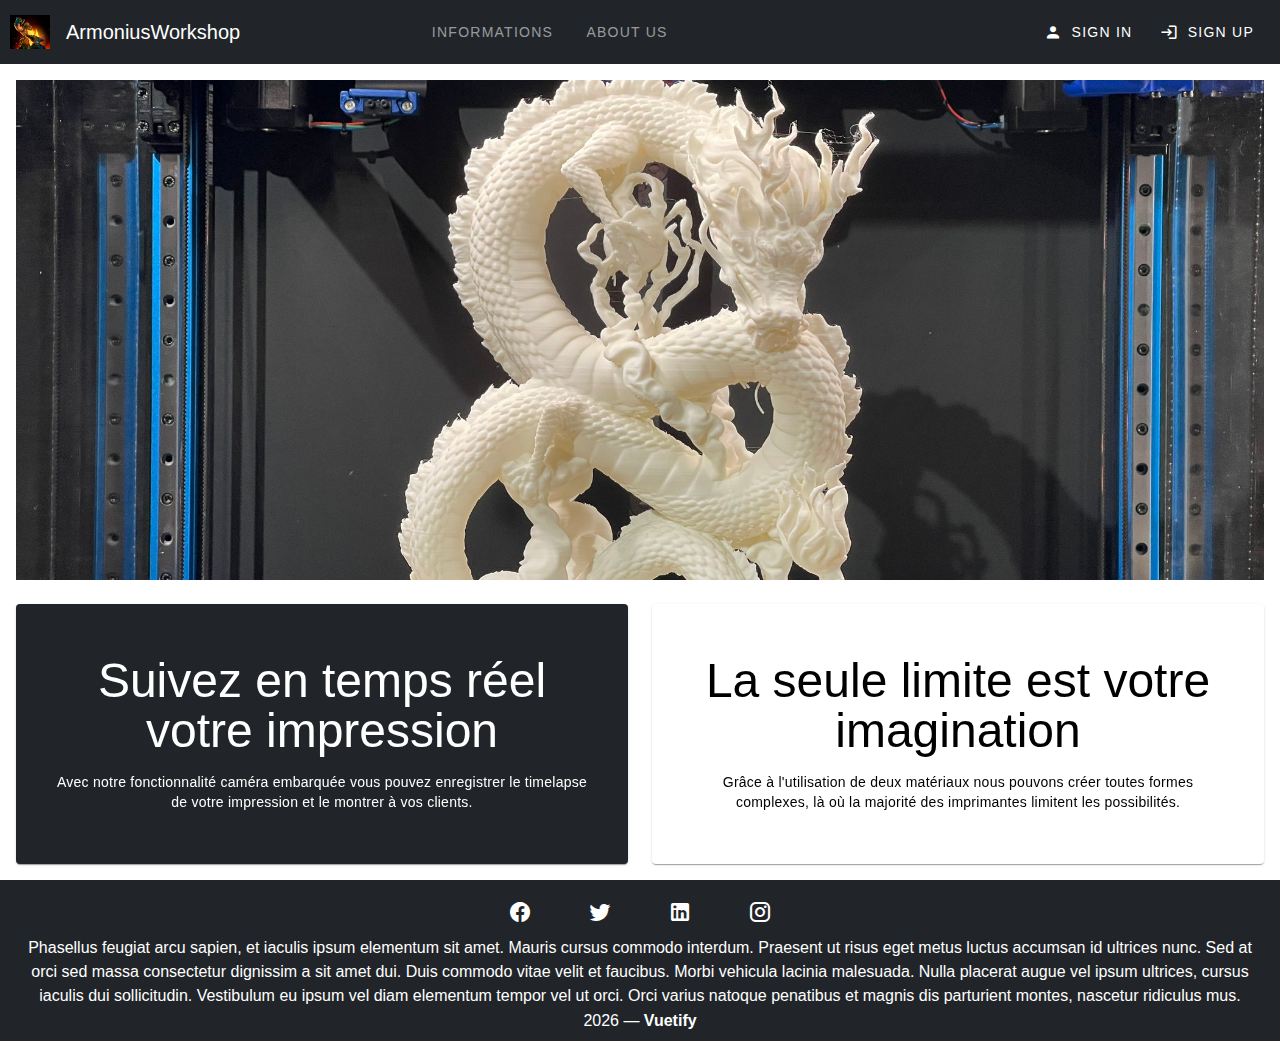
==== index.html @ 0ea4cb80 "Init" ====
<!DOCTYPE html>
<html >
<head><meta charset="utf-8">
<meta name="viewport" content="width=device-width, initial-scale=1">
<style id="vuetify-theme-stylesheet">:root {
      --v-theme-background: 255,255,255;
      --v-theme-background-overlay-multiplier: 1;
      --v-theme-surface: 255,255,255;
      --v-theme-surface-overlay-multiplier: 1;
      --v-theme-surface-bright: 255,255,255;
      --v-theme-surface-bright-overlay-multiplier: 1;
      --v-theme-surface-variant: 66,66,66;
      --v-theme-surface-variant-overlay-multiplier: 2;
      --v-theme-on-surface-variant: 238,238,238;
      --v-theme-primary: 24,103,192;
      --v-theme-primary-overlay-multiplier: 2;
      --v-theme-primary-darken-1: 31,85,146;
      --v-theme-primary-darken-1-overlay-multiplier: 2;
      --v-theme-secondary: 72,169,166;
      --v-theme-secondary-overlay-multiplier: 1;
      --v-theme-secondary-darken-1: 1,135,134;
      --v-theme-secondary-darken-1-overlay-multiplier: 1;
      --v-theme-error: 176,0,32;
      --v-theme-error-overlay-multiplier: 2;
      --v-theme-info: 33,150,243;
      --v-theme-info-overlay-multiplier: 1;
      --v-theme-success: 76,175,80;
      --v-theme-success-overlay-multiplier: 1;
      --v-theme-warning: 251,140,0;
      --v-theme-warning-overlay-multiplier: 1;
      --v-theme-on-background: 0,0,0;
      --v-theme-on-surface: 0,0,0;
      --v-theme-on-surface-bright: 0,0,0;
      --v-theme-on-primary: 255,255,255;
      --v-theme-on-primary-darken-1: 255,255,255;
      --v-theme-on-secondary: 255,255,255;
      --v-theme-on-secondary-darken-1: 255,255,255;
      --v-theme-on-error: 255,255,255;
      --v-theme-on-info: 255,255,255;
      --v-theme-on-success: 255,255,255;
      --v-theme-on-warning: 255,255,255;
      --v-border-color: 0, 0, 0;
      --v-border-opacity: 0.12;
      --v-high-emphasis-opacity: 0.87;
      --v-medium-emphasis-opacity: 0.6;
      --v-disabled-opacity: 0.38;
      --v-idle-opacity: 0.04;
      --v-hover-opacity: 0.04;
      --v-focus-opacity: 0.12;
      --v-selected-opacity: 0.08;
      --v-activated-opacity: 0.12;
      --v-pressed-opacity: 0.12;
      --v-dragged-opacity: 0.08;
      --v-theme-kbd: 33, 37, 41;
      --v-theme-on-kbd: 255, 255, 255;
      --v-theme-code: 245, 245, 245;
      --v-theme-on-code: 0, 0, 0;
    }
    .v-theme--light {
      color-scheme: normal;
      --v-theme-background: 255,255,255;
      --v-theme-background-overlay-multiplier: 1;
      --v-theme-surface: 255,255,255;
      --v-theme-surface-overlay-multiplier: 1;
      --v-theme-surface-bright: 255,255,255;
      --v-theme-surface-bright-overlay-multiplier: 1;
      --v-theme-surface-variant: 66,66,66;
      --v-theme-surface-variant-overlay-multiplier: 2;
      --v-theme-on-surface-variant: 238,238,238;
      --v-theme-primary: 24,103,192;
      --v-theme-primary-overlay-multiplier: 2;
      --v-theme-primary-darken-1: 31,85,146;
      --v-theme-primary-darken-1-overlay-multiplier: 2;
      --v-theme-secondary: 72,169,166;
      --v-theme-secondary-overlay-multiplier: 1;
      --v-theme-secondary-darken-1: 1,135,134;
      --v-theme-secondary-darken-1-overlay-multiplier: 1;
      --v-theme-error: 176,0,32;
      --v-theme-error-overlay-multiplier: 2;
      --v-theme-info: 33,150,243;
      --v-theme-info-overlay-multiplier: 1;
      --v-theme-success: 76,175,80;
      --v-theme-success-overlay-multiplier: 1;
      --v-theme-warning: 251,140,0;
      --v-theme-warning-overlay-multiplier: 1;
      --v-theme-on-background: 0,0,0;
      --v-theme-on-surface: 0,0,0;
      --v-theme-on-surface-bright: 0,0,0;
      --v-theme-on-primary: 255,255,255;
      --v-theme-on-primary-darken-1: 255,255,255;
      --v-theme-on-secondary: 255,255,255;
      --v-theme-on-secondary-darken-1: 255,255,255;
      --v-theme-on-error: 255,255,255;
      --v-theme-on-info: 255,255,255;
      --v-theme-on-success: 255,255,255;
      --v-theme-on-warning: 255,255,255;
      --v-border-color: 0, 0, 0;
      --v-border-opacity: 0.12;
      --v-high-emphasis-opacity: 0.87;
      --v-medium-emphasis-opacity: 0.6;
      --v-disabled-opacity: 0.38;
      --v-idle-opacity: 0.04;
      --v-hover-opacity: 0.04;
      --v-focus-opacity: 0.12;
      --v-selected-opacity: 0.08;
      --v-activated-opacity: 0.12;
      --v-pressed-opacity: 0.12;
      --v-dragged-opacity: 0.08;
      --v-theme-kbd: 33, 37, 41;
      --v-theme-on-kbd: 255, 255, 255;
      --v-theme-code: 245, 245, 245;
      --v-theme-on-code: 0, 0, 0;
    }
    .v-theme--dark {
      color-scheme: dark;
      --v-theme-background: 18,18,18;
      --v-theme-background-overlay-multiplier: 1;
      --v-theme-surface: 33,33,33;
      --v-theme-surface-overlay-multiplier: 1;
      --v-theme-surface-bright: 204,191,214;
      --v-theme-surface-bright-overlay-multiplier: 2;
      --v-theme-surface-variant: 163,163,163;
      --v-theme-surface-variant-overlay-multiplier: 2;
      --v-theme-on-surface-variant: 66,66,66;
      --v-theme-primary: 33,150,243;
      --v-theme-primary-overlay-multiplier: 2;
      --v-theme-primary-darken-1: 39,124,193;
      --v-theme-primary-darken-1-overlay-multiplier: 2;
      --v-theme-secondary: 84,182,178;
      --v-theme-secondary-overlay-multiplier: 2;
      --v-theme-secondary-darken-1: 72,169,166;
      --v-theme-secondary-darken-1-overlay-multiplier: 2;
      --v-theme-error: 207,102,121;
      --v-theme-error-overlay-multiplier: 2;
      --v-theme-info: 33,150,243;
      --v-theme-info-overlay-multiplier: 2;
      --v-theme-success: 76,175,80;
      --v-theme-success-overlay-multiplier: 2;
      --v-theme-warning: 251,140,0;
      --v-theme-warning-overlay-multiplier: 2;
      --v-theme-on-background: 255,255,255;
      --v-theme-on-surface: 255,255,255;
      --v-theme-on-surface-bright: 0,0,0;
      --v-theme-on-primary: 255,255,255;
      --v-theme-on-primary-darken-1: 255,255,255;
      --v-theme-on-secondary: 255,255,255;
      --v-theme-on-secondary-darken-1: 255,255,255;
      --v-theme-on-error: 255,255,255;
      --v-theme-on-info: 255,255,255;
      --v-theme-on-success: 255,255,255;
      --v-theme-on-warning: 255,255,255;
      --v-border-color: 255, 255, 255;
      --v-border-opacity: 0.12;
      --v-high-emphasis-opacity: 1;
      --v-medium-emphasis-opacity: 0.7;
      --v-disabled-opacity: 0.5;
      --v-idle-opacity: 0.1;
      --v-hover-opacity: 0.04;
      --v-focus-opacity: 0.12;
      --v-selected-opacity: 0.08;
      --v-activated-opacity: 0.12;
      --v-pressed-opacity: 0.16;
      --v-dragged-opacity: 0.08;
      --v-theme-kbd: 33, 37, 41;
      --v-theme-on-kbd: 255, 255, 255;
      --v-theme-code: 52, 52, 52;
      --v-theme-on-code: 204, 204, 204;
    }
    .bg-background {
      --v-theme-overlay-multiplier: var(--v-theme-background-overlay-multiplier);
      background-color: rgb(var(--v-theme-background)) !important;
      color: rgb(var(--v-theme-on-background)) !important;
    }
    .bg-surface {
      --v-theme-overlay-multiplier: var(--v-theme-surface-overlay-multiplier);
      background-color: rgb(var(--v-theme-surface)) !important;
      color: rgb(var(--v-theme-on-surface)) !important;
    }
    .bg-surface-bright {
      --v-theme-overlay-multiplier: var(--v-theme-surface-bright-overlay-multiplier);
      background-color: rgb(var(--v-theme-surface-bright)) !important;
      color: rgb(var(--v-theme-on-surface-bright)) !important;
    }
    .bg-surface-variant {
      --v-theme-overlay-multiplier: var(--v-theme-surface-variant-overlay-multiplier);
      background-color: rgb(var(--v-theme-surface-variant)) !important;
      color: rgb(var(--v-theme-on-surface-variant)) !important;
    }
    .bg-primary {
      --v-theme-overlay-multiplier: var(--v-theme-primary-overlay-multiplier);
      background-color: rgb(var(--v-theme-primary)) !important;
      color: rgb(var(--v-theme-on-primary)) !important;
    }
    .bg-primary-darken-1 {
      --v-theme-overlay-multiplier: var(--v-theme-primary-darken-1-overlay-multiplier);
      background-color: rgb(var(--v-theme-primary-darken-1)) !important;
      color: rgb(var(--v-theme-on-primary-darken-1)) !important;
    }
    .bg-secondary {
      --v-theme-overlay-multiplier: var(--v-theme-secondary-overlay-multiplier);
      background-color: rgb(var(--v-theme-secondary)) !important;
      color: rgb(var(--v-theme-on-secondary)) !important;
    }
    .bg-secondary-darken-1 {
      --v-theme-overlay-multiplier: var(--v-theme-secondary-darken-1-overlay-multiplier);
      background-color: rgb(var(--v-theme-secondary-darken-1)) !important;
      color: rgb(var(--v-theme-on-secondary-darken-1)) !important;
    }
    .bg-error {
      --v-theme-overlay-multiplier: var(--v-theme-error-overlay-multiplier);
      background-color: rgb(var(--v-theme-error)) !important;
      color: rgb(var(--v-theme-on-error)) !important;
    }
    .bg-info {
      --v-theme-overlay-multiplier: var(--v-theme-info-overlay-multiplier);
      background-color: rgb(var(--v-theme-info)) !important;
      color: rgb(var(--v-theme-on-info)) !important;
    }
    .bg-success {
      --v-theme-overlay-multiplier: var(--v-theme-success-overlay-multiplier);
      background-color: rgb(var(--v-theme-success)) !important;
      color: rgb(var(--v-theme-on-success)) !important;
    }
    .bg-warning {
      --v-theme-overlay-multiplier: var(--v-theme-warning-overlay-multiplier);
      background-color: rgb(var(--v-theme-warning)) !important;
      color: rgb(var(--v-theme-on-warning)) !important;
    }
    .text-background {
      color: rgb(var(--v-theme-background)) !important;
    }
    .border-background {
      --v-border-color: var(--v-theme-background);
    }
    .text-surface {
      color: rgb(var(--v-theme-surface)) !important;
    }
    .border-surface {
      --v-border-color: var(--v-theme-surface);
    }
    .text-surface-bright {
      color: rgb(var(--v-theme-surface-bright)) !important;
    }
    .border-surface-bright {
      --v-border-color: var(--v-theme-surface-bright);
    }
    .text-surface-variant {
      color: rgb(var(--v-theme-surface-variant)) !important;
    }
    .border-surface-variant {
      --v-border-color: var(--v-theme-surface-variant);
    }
    .on-surface-variant {
      color: rgb(var(--v-theme-on-surface-variant)) !important;
    }
    .text-primary {
      color: rgb(var(--v-theme-primary)) !important;
    }
    .border-primary {
      --v-border-color: var(--v-theme-primary);
    }
    .text-primary-darken-1 {
      color: rgb(var(--v-theme-primary-darken-1)) !important;
    }
    .border-primary-darken-1 {
      --v-border-color: var(--v-theme-primary-darken-1);
    }
    .text-secondary {
      color: rgb(var(--v-theme-secondary)) !important;
    }
    .border-secondary {
      --v-border-color: var(--v-theme-secondary);
    }
    .text-secondary-darken-1 {
      color: rgb(var(--v-theme-secondary-darken-1)) !important;
    }
    .border-secondary-darken-1 {
      --v-border-color: var(--v-theme-secondary-darken-1);
    }
    .text-error {
      color: rgb(var(--v-theme-error)) !important;
    }
    .border-error {
      --v-border-color: var(--v-theme-error);
    }
    .text-info {
      color: rgb(var(--v-theme-info)) !important;
    }
    .border-info {
      --v-border-color: var(--v-theme-info);
    }
    .text-success {
      color: rgb(var(--v-theme-success)) !important;
    }
    .border-success {
      --v-border-color: var(--v-theme-success);
    }
    .text-warning {
      color: rgb(var(--v-theme-warning)) !important;
    }
    .border-warning {
      --v-border-color: var(--v-theme-warning);
    }
    .on-background {
      color: rgb(var(--v-theme-on-background)) !important;
    }
    .on-surface {
      color: rgb(var(--v-theme-on-surface)) !important;
    }
    .on-surface-bright {
      color: rgb(var(--v-theme-on-surface-bright)) !important;
    }
    .on-primary {
      color: rgb(var(--v-theme-on-primary)) !important;
    }
    .on-primary-darken-1 {
      color: rgb(var(--v-theme-on-primary-darken-1)) !important;
    }
    .on-secondary {
      color: rgb(var(--v-theme-on-secondary)) !important;
    }
    .on-secondary-darken-1 {
      color: rgb(var(--v-theme-on-secondary-darken-1)) !important;
    }
    .on-error {
      color: rgb(var(--v-theme-on-error)) !important;
    }
    .on-info {
      color: rgb(var(--v-theme-on-info)) !important;
    }
    .on-success {
      color: rgb(var(--v-theme-on-success)) !important;
    }
    .on-warning {
      color: rgb(var(--v-theme-on-warning)) !important;
    }
</style>
<link rel="preload" as="fetch" crossorigin="anonymous" href="/_payload.json">
<style>.v-app-bar{display:flex}.v-app-bar.v-toolbar{background:rgb(var(--v-theme-surface));color:rgba(var(--v-theme-on-surface),var(--v-high-emphasis-opacity))}.v-app-bar.v-toolbar:not(.v-toolbar--flat){box-shadow:0 2px 4px -1px var(--v-shadow-key-umbra-opacity,rgba(0,0,0,.2)),0 4px 5px 0 var(--v-shadow-key-penumbra-opacity,rgba(0,0,0,.14)),0 1px 10px 0 var(--v-shadow-key-penumbra-opacity,rgba(0,0,0,.12))}.v-app-bar:not(.v-toolbar--absolute){padding-inline-end:var(--v-scrollbar-offset)}</style>
<style>.v-toolbar{align-items:flex-start;background:rgb(var(--v-theme-on-surface-variant));border-color:rgba(var(--v-border-color),var(--v-border-opacity));border-radius:0;border-style:solid;border-width:0;box-shadow:0 0 0 0 var(--v-shadow-key-umbra-opacity,rgba(0,0,0,.2)),0 0 0 0 var(--v-shadow-key-penumbra-opacity,rgba(0,0,0,.14)),0 0 0 0 var(--v-shadow-key-penumbra-opacity,rgba(0,0,0,.12));color:rgba(var(--v-theme-on-surface),var(--v-high-emphasis-opacity));display:flex;flex:none;flex-direction:column;justify-content:space-between;max-width:100%;overflow:hidden;position:relative;transition:.2s cubic-bezier(.4,0,.2,1);transition-property:height,width,transform,max-width,left,right,top,bottom,box-shadow;width:100%}.v-toolbar--border{border-width:thin;box-shadow:none}.v-toolbar--absolute{position:absolute}.v-toolbar--collapse{border-end-end-radius:24px;max-width:112px;overflow:hidden}.v-toolbar--collapse .v-toolbar-title{display:none}.v-toolbar--flat{box-shadow:0 0 0 0 var(--v-shadow-key-umbra-opacity,rgba(0,0,0,.2)),0 0 0 0 var(--v-shadow-key-penumbra-opacity,rgba(0,0,0,.14)),0 0 0 0 var(--v-shadow-key-penumbra-opacity,rgba(0,0,0,.12))}.v-toolbar--floating{display:inline-flex}.v-toolbar--rounded{border-radius:4px}.v-toolbar__content,.v-toolbar__extension{align-items:center;display:flex;flex:0 0 auto;position:relative;transition:inherit;width:100%}.v-toolbar__content>.v-btn:first-child{margin-inline-start:10px}.v-toolbar__content>.v-btn:last-child{margin-inline-end:10px}.v-toolbar__content>.v-toolbar-title{margin-inline-start:16px}.v-toolbar--density-prominent .v-toolbar__content{align-items:flex-start}.v-toolbar__image{display:flex;height:100%;left:0;opacity:var(--v-toolbar-image-opacity,1);position:absolute;top:0;transition-property:opacity;width:100%}.v-toolbar__append,.v-toolbar__prepend{align-items:center;align-self:stretch;display:flex}.v-toolbar__prepend{margin-inline:10px auto}.v-toolbar__append{margin-inline:auto 10px}.v-toolbar-title{flex:1 1;font-size:1.25rem;font-weight:400;letter-spacing:0;line-height:1.75rem;min-width:0;text-transform:none}.v-toolbar--density-prominent .v-toolbar-title{align-self:flex-end;font-size:1.5rem;font-weight:400;letter-spacing:0;line-height:2.25rem;padding-bottom:6px;text-transform:none}.v-toolbar-title__placeholder{overflow:hidden;text-overflow:ellipsis;white-space:nowrap}.v-toolbar-items{align-self:stretch;display:flex;height:inherit}.v-toolbar-items>.v-btn{border-radius:0}</style>
<style>.hrefButton{color:hsla(0,0%,100%,.55)}</style>
<style>.v-divider{border-style:solid;border-width:thin 0 0;display:block;flex:1 1 100%;height:0;max-height:0;opacity:var(--v-border-opacity);transition:inherit}.v-divider--vertical{align-self:stretch;border-width:0 thin 0 0;display:inline-flex;height:inherit;margin-left:-1px;max-height:100%;max-width:0;vertical-align:text-bottom;width:0}.v-divider--inset:not(.v-divider--vertical){margin-inline-start:72px;max-width:calc(100% - 72px)}.v-divider--inset.v-divider--vertical{margin-bottom:8px;margin-top:8px;max-height:calc(100% - 16px)}</style>
<style>.v-footer{align-items:center;background:rgb(var(--v-theme-surface));border-color:rgba(var(--v-border-color),var(--v-border-opacity));border-radius:0;border-style:solid;border-width:0;box-shadow:0 0 0 0 var(--v-shadow-key-umbra-opacity,rgba(0,0,0,.2)),0 0 0 0 var(--v-shadow-key-penumbra-opacity,rgba(0,0,0,.14)),0 0 0 0 var(--v-shadow-key-penumbra-opacity,rgba(0,0,0,.12));color:rgba(var(--v-theme-on-surface),var(--v-high-emphasis-opacity));display:flex;flex:1 1 auto;padding:8px 16px;position:relative;transition:.2s cubic-bezier(.4,0,.2,1);transition-property:height,width,transform,max-width,left,right,top,bottom}.v-footer--border{border-width:thin;box-shadow:none}.v-footer--absolute{position:absolute}.v-footer--fixed{position:fixed}.v-footer--rounded{border-radius:4px}</style>
<style>.v-main{flex:1 0 auto;max-width:100%;padding:var(--v-layout-top) var(--v-layout-right) var(--v-layout-bottom) var(--v-layout-left);transition:.2s cubic-bezier(.4,0,.2,1)}.v-main__scroller{max-width:100%;position:relative}.v-main--scrollable{display:flex;height:100%;left:0;position:absolute;top:0;width:100%}.v-main--scrollable>.v-main__scroller{--v-layout-left:0px;--v-layout-right:0px;--v-layout-top:0px;--v-layout-bottom:0px;flex:1 1 auto;overflow-y:auto}</style>
<style>.v-carousel{overflow:hidden;position:relative;width:100%}.v-carousel__controls{align-items:center;background:rgba(var(--v-theme-surface-variant),.3);bottom:0;display:flex;height:50px;justify-content:center;list-style-type:none;position:absolute;width:100%;z-index:1}.v-carousel__controls>.v-item-group{flex:0 1 auto}.v-carousel__controls__item{margin:0 8px}.v-carousel__controls__item .v-icon{opacity:.5}.v-carousel__controls__item--active .v-icon{opacity:1;vertical-align:middle}.v-carousel__controls__item:hover{background:none}.v-carousel__controls__item:hover .v-icon{opacity:.8}.v-carousel__progress{bottom:0;left:0;margin:0;position:absolute;right:0}.v-carousel-item{display:block;height:inherit;text-decoration:none}.v-carousel-item>.v-img{height:inherit}.v-carousel--hide-delimiter-background .v-carousel__controls{background:transparent}.v-carousel--vertical-delimiters .v-carousel__controls{flex-direction:column;height:100%!important;width:50px}</style>
<style>.v-window{overflow:hidden}.v-window__container{display:flex;flex-direction:column;height:inherit;position:relative;transition:.3s cubic-bezier(.25,.8,.5,1)}.v-window__controls{align-items:center;display:flex;height:100%;justify-content:space-between;left:0;padding:0 16px;pointer-events:none;position:absolute;top:0;width:100%}.v-window__controls *{pointer-events:auto}.v-window--show-arrows-on-hover{overflow:hidden}.v-window--show-arrows-on-hover .v-window__left{transform:translateX(-200%)}.v-window--show-arrows-on-hover .v-window__right{transform:translateX(200%)}.v-window--show-arrows-on-hover:hover .v-window__left,.v-window--show-arrows-on-hover:hover .v-window__right{transform:translateX(0)}.v-window-x-reverse-transition-enter-active,.v-window-x-reverse-transition-leave-active,.v-window-x-transition-enter-active,.v-window-x-transition-leave-active,.v-window-y-reverse-transition-enter-active,.v-window-y-reverse-transition-leave-active,.v-window-y-transition-enter-active,.v-window-y-transition-leave-active{transition:.3s cubic-bezier(.25,.8,.5,1)}.v-window-x-reverse-transition-leave-from,.v-window-x-reverse-transition-leave-to,.v-window-x-transition-leave-from,.v-window-x-transition-leave-to,.v-window-y-reverse-transition-leave-from,.v-window-y-reverse-transition-leave-to,.v-window-y-transition-leave-from,.v-window-y-transition-leave-to{position:absolute!important;top:0;width:100%}.v-window-x-transition-enter-from{transform:translateX(100%)}.v-window-x-reverse-transition-enter-from,.v-window-x-transition-leave-to{transform:translateX(-100%)}.v-window-x-reverse-transition-leave-to{transform:translateX(100%)}.v-window-y-transition-enter-from{transform:translateY(100%)}.v-window-y-reverse-transition-enter-from,.v-window-y-transition-leave-to{transform:translateY(-100%)}.v-window-y-reverse-transition-leave-to{transform:translateY(100%)}</style>
<style>.v-card{border-color:rgba(var(--v-border-color),var(--v-border-opacity));border-radius:4px;border-style:solid;border-width:0;display:block;overflow:hidden;overflow-wrap:break-word;padding:0;position:relative;text-decoration:none;transition-duration:.28s;transition-property:box-shadow,opacity,background;transition-timing-function:cubic-bezier(.4,0,.2,1);z-index:0}.v-card--border{border-width:thin;box-shadow:none}.v-card--absolute{position:absolute}.v-card--fixed{position:fixed}.v-card:hover>.v-card__overlay{opacity:calc(var(--v-hover-opacity)*var(--v-theme-overlay-multiplier))}.v-card:focus-visible>.v-card__overlay{opacity:calc(var(--v-focus-opacity)*var(--v-theme-overlay-multiplier))}@supports not selector(:focus-visible){.v-card:focus>.v-card__overlay{opacity:calc(var(--v-focus-opacity)*var(--v-theme-overlay-multiplier))}}.v-card--active>.v-card__overlay,.v-card[aria-haspopup=menu][aria-expanded=true]>.v-card__overlay{opacity:calc(var(--v-activated-opacity)*var(--v-theme-overlay-multiplier))}.v-card--active:hover>.v-card__overlay,.v-card[aria-haspopup=menu][aria-expanded=true]:hover>.v-card__overlay{opacity:calc((var(--v-activated-opacity) + var(--v-hover-opacity))*var(--v-theme-overlay-multiplier))}.v-card--active:focus-visible>.v-card__overlay,.v-card[aria-haspopup=menu][aria-expanded=true]:focus-visible>.v-card__overlay{opacity:calc((var(--v-activated-opacity) + var(--v-focus-opacity))*var(--v-theme-overlay-multiplier))}@supports not selector(:focus-visible){.v-card--active:focus>.v-card__overlay,.v-card[aria-haspopup=menu][aria-expanded=true]:focus>.v-card__overlay{opacity:calc((var(--v-activated-opacity) + var(--v-focus-opacity))*var(--v-theme-overlay-multiplier))}}.v-card--variant-outlined,.v-card--variant-plain,.v-card--variant-text,.v-card--variant-tonal{background:transparent;color:inherit}.v-card--variant-plain{opacity:.62}.v-card--variant-plain:focus,.v-card--variant-plain:hover{opacity:1}.v-card--variant-plain .v-card__overlay{display:none}.v-card--variant-elevated,.v-card--variant-flat{background:rgb(var(--v-theme-surface));color:rgba(var(--v-theme-on-surface),var(--v-high-emphasis-opacity))}.v-card--variant-elevated{box-shadow:0 2px 1px -1px var(--v-shadow-key-umbra-opacity,rgba(0,0,0,.2)),0 1px 1px 0 var(--v-shadow-key-penumbra-opacity,rgba(0,0,0,.14)),0 1px 3px 0 var(--v-shadow-key-penumbra-opacity,rgba(0,0,0,.12))}.v-card--variant-flat{box-shadow:0 0 0 0 var(--v-shadow-key-umbra-opacity,rgba(0,0,0,.2)),0 0 0 0 var(--v-shadow-key-penumbra-opacity,rgba(0,0,0,.14)),0 0 0 0 var(--v-shadow-key-penumbra-opacity,rgba(0,0,0,.12))}.v-card--variant-outlined{border:thin solid}.v-card--variant-text .v-card__overlay{background:currentColor}.v-card--variant-tonal .v-card__underlay{background:currentColor;border-radius:inherit;bottom:0;left:0;opacity:var(--v-activated-opacity);pointer-events:none;position:absolute;right:0;top:0}.v-card--disabled{pointer-events:none;-webkit-user-select:none;-moz-user-select:none;user-select:none}.v-card--disabled>:not(.v-card__loader){opacity:.6}.v-card--flat{box-shadow:none}.v-card--hover{cursor:pointer}.v-card--hover:after,.v-card--hover:before{border-radius:inherit;bottom:0;content:"";display:block;left:0;pointer-events:none;position:absolute;right:0;top:0;transition:inherit}.v-card--hover:before{box-shadow:0 2px 1px -1px var(--v-shadow-key-umbra-opacity,rgba(0,0,0,.2)),0 1px 1px 0 var(--v-shadow-key-penumbra-opacity,rgba(0,0,0,.14)),0 1px 3px 0 var(--v-shadow-key-penumbra-opacity,rgba(0,0,0,.12));opacity:1;z-index:-1}.v-card--hover:after{box-shadow:0 5px 5px -3px var(--v-shadow-key-umbra-opacity,rgba(0,0,0,.2)),0 8px 10px 1px var(--v-shadow-key-penumbra-opacity,rgba(0,0,0,.14)),0 3px 14px 2px var(--v-shadow-key-penumbra-opacity,rgba(0,0,0,.12));opacity:0;z-index:1}.v-card--hover:hover:after{opacity:1}.v-card--hover:hover:before{opacity:0}.v-card--hover:hover{box-shadow:0 5px 5px -3px var(--v-shadow-key-umbra-opacity,rgba(0,0,0,.2)),0 8px 10px 1px var(--v-shadow-key-penumbra-opacity,rgba(0,0,0,.14)),0 3px 14px 2px var(--v-shadow-key-penumbra-opacity,rgba(0,0,0,.12))}.v-card--link{cursor:pointer}.v-card-actions{align-items:center;display:flex;flex:none;min-height:52px;padding:.5rem}.v-card-item{align-items:center;display:grid;flex:none;grid-template-areas:"prepend content append";grid-template-columns:max-content auto max-content;padding:.625rem 1rem}.v-card-item+.v-card-text{padding-top:0}.v-card-item__prepend{grid-area:prepend;padding-inline-end:1rem}.v-card-item__append{grid-area:append;padding-inline-start:1rem}.v-card-item__content{align-self:center;grid-area:content;overflow:hidden}.v-card-title{word-wrap:break-word;display:block;flex:none;font-size:1.25rem;font-weight:500;-webkit-hyphens:auto;hyphens:auto;letter-spacing:.0125em;min-width:0;overflow:hidden;overflow-wrap:normal;padding:.5rem 1rem;text-overflow:ellipsis;text-transform:none;white-space:nowrap;word-break:normal}.v-card .v-card-title{line-height:2rem}.v-card--density-comfortable .v-card-title{line-height:1.75rem}.v-card--density-compact .v-card-title{line-height:1.55rem}.v-card-item .v-card-title{padding:0}.v-card-title+.v-card-actions,.v-card-title+.v-card-text{padding-top:0}.v-card-subtitle{display:block;flex:none;font-size:.875rem;font-weight:400;letter-spacing:.0178571429em;opacity:var(--v-medium-emphasis-opacity);overflow:hidden;padding:0 1rem;text-overflow:ellipsis;text-transform:none;white-space:nowrap}.v-card .v-card-subtitle{line-height:1.25rem}.v-card--density-comfortable .v-card-subtitle{line-height:1.125rem}.v-card--density-compact .v-card-subtitle{line-height:1rem}.v-card-item .v-card-subtitle{padding:0 0 .25rem}.v-card-text{flex:1 1 auto;font-size:.875rem;font-weight:400;letter-spacing:.0178571429em;padding:1rem;text-transform:none}.v-card .v-card-text{line-height:1.25rem}.v-card--density-comfortable .v-card-text{line-height:1.2rem}.v-card--density-compact .v-card-text{line-height:1.15rem}.v-card__image{display:flex;flex:1 1 auto;height:100%;left:0;overflow:hidden;position:absolute;top:0;width:100%;z-index:-1}.v-card__content{border-radius:inherit;overflow:hidden;position:relative}.v-card__loader{bottom:auto;width:100%;z-index:1}.v-card__loader,.v-card__overlay{left:0;position:absolute;right:0;top:0}.v-card__overlay{background-color:currentColor;border-radius:inherit;bottom:0;opacity:0;pointer-events:none;transition:opacity .2s ease-in-out}</style>
<style>.v-avatar{align-items:center;border-radius:50%;display:inline-flex;flex:none;justify-content:center;line-height:normal;overflow:hidden;position:relative;text-align:center;transition:.2s cubic-bezier(.4,0,.2,1);transition-property:width,height;vertical-align:middle}.v-avatar.v-avatar--size-x-small{--v-avatar-height:24px}.v-avatar.v-avatar--size-small{--v-avatar-height:32px}.v-avatar.v-avatar--size-default{--v-avatar-height:40px}.v-avatar.v-avatar--size-large{--v-avatar-height:48px}.v-avatar.v-avatar--size-x-large{--v-avatar-height:56px}.v-avatar.v-avatar--density-default{height:calc(var(--v-avatar-height));width:calc(var(--v-avatar-height))}.v-avatar.v-avatar--density-comfortable{height:calc(var(--v-avatar-height) - 4px);width:calc(var(--v-avatar-height) - 4px)}.v-avatar.v-avatar--density-compact{height:calc(var(--v-avatar-height) - 8px);width:calc(var(--v-avatar-height) - 8px)}.v-avatar--variant-outlined,.v-avatar--variant-plain,.v-avatar--variant-text,.v-avatar--variant-tonal{background:transparent;color:inherit}.v-avatar--variant-plain{opacity:.62}.v-avatar--variant-plain:focus,.v-avatar--variant-plain:hover{opacity:1}.v-avatar--variant-plain .v-avatar__overlay{display:none}.v-avatar--variant-elevated,.v-avatar--variant-flat{background:var(--v-theme-surface);color:rgba(var(--v-theme-on-surface),var(--v-medium-emphasis-opacity))}.v-avatar--variant-elevated{box-shadow:0 2px 1px -1px var(--v-shadow-key-umbra-opacity,rgba(0,0,0,.2)),0 1px 1px 0 var(--v-shadow-key-penumbra-opacity,rgba(0,0,0,.14)),0 1px 3px 0 var(--v-shadow-key-penumbra-opacity,rgba(0,0,0,.12))}.v-avatar--variant-flat{box-shadow:0 0 0 0 var(--v-shadow-key-umbra-opacity,rgba(0,0,0,.2)),0 0 0 0 var(--v-shadow-key-penumbra-opacity,rgba(0,0,0,.14)),0 0 0 0 var(--v-shadow-key-penumbra-opacity,rgba(0,0,0,.12))}.v-avatar--variant-outlined{border:thin solid}.v-avatar--variant-text .v-avatar__overlay{background:currentColor}.v-avatar--variant-tonal .v-avatar__underlay{background:currentColor;border-radius:inherit;bottom:0;left:0;opacity:var(--v-activated-opacity);pointer-events:none;position:absolute;right:0;top:0}.v-avatar--rounded{border-radius:4px}.v-avatar .v-img{height:100%;width:100%}</style>
<style>@font-face{font-family:Material Design Icons;font-style:normal;font-weight:400;src:url(/_nuxt/materialdesignicons-webfont.5159a347.eot?v=7.3.67);src:url(/_nuxt/materialdesignicons-webfont.5159a347.eot?#iefix&v=7.3.67) format("embedded-opentype"),url(/_nuxt/materialdesignicons-webfont.31010194.woff2?v=7.3.67) format("woff2"),url(/_nuxt/materialdesignicons-webfont.28c8f97f.woff?v=7.3.67) format("woff"),url(/_nuxt/materialdesignicons-webfont.be825c12.ttf?v=7.3.67) format("truetype")}.mdi-set,.mdi:before{-webkit-font-smoothing:antialiased;-moz-osx-font-smoothing:grayscale;display:inline-block;font:normal normal normal 24px/1 Material Design Icons;font-size:inherit;line-height:inherit;text-rendering:auto}.mdi-ab-testing:before{content:"\F01C9"}.mdi-abacus:before{content:"\F16E0"}.mdi-abjad-arabic:before{content:"\F1328"}.mdi-abjad-hebrew:before{content:"\F1329"}.mdi-abugida-devanagari:before{content:"\F132A"}.mdi-abugida-thai:before{content:"\F132B"}.mdi-access-point:before{content:"\F0003"}.mdi-access-point-check:before{content:"\F1538"}.mdi-access-point-minus:before{content:"\F1539"}.mdi-access-point-network:before{content:"\F0002"}.mdi-access-point-network-off:before{content:"\F0BE1"}.mdi-access-point-off:before{content:"\F1511"}.mdi-access-point-plus:before{content:"\F153A"}.mdi-access-point-remove:before{content:"\F153B"}.mdi-account:before{content:"\F0004"}.mdi-account-alert:before{content:"\F0005"}.mdi-account-alert-outline:before{content:"\F0B50"}.mdi-account-arrow-down:before{content:"\F1868"}.mdi-account-arrow-down-outline:before{content:"\F1869"}.mdi-account-arrow-left:before{content:"\F0B51"}.mdi-account-arrow-left-outline:before{content:"\F0B52"}.mdi-account-arrow-right:before{content:"\F0B53"}.mdi-account-arrow-right-outline:before{content:"\F0B54"}.mdi-account-arrow-up:before{content:"\F1867"}.mdi-account-arrow-up-outline:before{content:"\F186A"}.mdi-account-badge:before{content:"\F1B0A"}.mdi-account-badge-outline:before{content:"\F1B0B"}.mdi-account-box:before{content:"\F0006"}.mdi-account-box-multiple:before{content:"\F0934"}.mdi-account-box-multiple-outline:before{content:"\F100A"}.mdi-account-box-outline:before{content:"\F0007"}.mdi-account-cancel:before{content:"\F12DF"}.mdi-account-cancel-outline:before{content:"\F12E0"}.mdi-account-card:before{content:"\F1BA4"}.mdi-account-card-outline:before{content:"\F1BA5"}.mdi-account-cash:before{content:"\F1097"}.mdi-account-cash-outline:before{content:"\F1098"}.mdi-account-check:before{content:"\F0008"}.mdi-account-check-outline:before{content:"\F0BE2"}.mdi-account-child:before{content:"\F0A89"}.mdi-account-child-circle:before{content:"\F0A8A"}.mdi-account-child-outline:before{content:"\F10C8"}.mdi-account-circle:before{content:"\F0009"}.mdi-account-circle-outline:before{content:"\F0B55"}.mdi-account-clock:before{content:"\F0B56"}.mdi-account-clock-outline:before{content:"\F0B57"}.mdi-account-cog:before{content:"\F1370"}.mdi-account-cog-outline:before{content:"\F1371"}.mdi-account-convert:before{content:"\F000A"}.mdi-account-convert-outline:before{content:"\F1301"}.mdi-account-cowboy-hat:before{content:"\F0E9B"}.mdi-account-cowboy-hat-outline:before{content:"\F17F3"}.mdi-account-credit-card:before{content:"\F1BA6"}.mdi-account-credit-card-outline:before{content:"\F1BA7"}.mdi-account-details:before{content:"\F0631"}.mdi-account-details-outline:before{content:"\F1372"}.mdi-account-edit:before{content:"\F06BC"}.mdi-account-edit-outline:before{content:"\F0FFB"}.mdi-account-eye:before{content:"\F0420"}.mdi-account-eye-outline:before{content:"\F127B"}.mdi-account-file:before{content:"\F1CA7"}.mdi-account-file-outline:before{content:"\F1CA8"}.mdi-account-file-text:before{content:"\F1CA9"}.mdi-account-file-text-outline:before{content:"\F1CAA"}.mdi-account-filter:before{content:"\F0936"}.mdi-account-filter-outline:before{content:"\F0F9D"}.mdi-account-group:before{content:"\F0849"}.mdi-account-group-outline:before{content:"\F0B58"}.mdi-account-hard-hat:before{content:"\F05B5"}.mdi-account-hard-hat-outline:before{content:"\F1A1F"}.mdi-account-heart:before{content:"\F0899"}.mdi-account-heart-outline:before{content:"\F0BE3"}.mdi-account-injury:before{content:"\F1815"}.mdi-account-injury-outline:before{content:"\F1816"}.mdi-account-key:before{content:"\F000B"}.mdi-account-key-outline:before{content:"\F0BE4"}.mdi-account-lock:before{content:"\F115E"}.mdi-account-lock-open:before{content:"\F1960"}.mdi-account-lock-open-outline:before{content:"\F1961"}.mdi-account-lock-outline:before{content:"\F115F"}.mdi-account-minus:before{content:"\F000D"}.mdi-account-minus-outline:before{content:"\F0AEC"}.mdi-account-multiple:before{content:"\F000E"}.mdi-account-multiple-check:before{content:"\F08C5"}.mdi-account-multiple-check-outline:before{content:"\F11FE"}.mdi-account-multiple-minus:before{content:"\F05D3"}.mdi-account-multiple-minus-outline:before{content:"\F0BE5"}.mdi-account-multiple-outline:before{content:"\F000F"}.mdi-account-multiple-plus:before{content:"\F0010"}.mdi-account-multiple-plus-outline:before{content:"\F0800"}.mdi-account-multiple-remove:before{content:"\F120A"}.mdi-account-multiple-remove-outline:before{content:"\F120B"}.mdi-account-music:before{content:"\F0803"}.mdi-account-music-outline:before{content:"\F0CE9"}.mdi-account-network:before{content:"\F0011"}.mdi-account-network-off:before{content:"\F1AF1"}.mdi-account-network-off-outline:before{content:"\F1AF2"}.mdi-account-network-outline:before{content:"\F0BE6"}.mdi-account-off:before{content:"\F0012"}.mdi-account-off-outline:before{content:"\F0BE7"}.mdi-account-outline:before{content:"\F0013"}.mdi-account-plus:before{content:"\F0014"}.mdi-account-plus-outline:before{content:"\F0801"}.mdi-account-question:before{content:"\F0B59"}.mdi-account-question-outline:before{content:"\F0B5A"}.mdi-account-reactivate:before{content:"\F152B"}.mdi-account-reactivate-outline:before{content:"\F152C"}.mdi-account-remove:before{content:"\F0015"}.mdi-account-remove-outline:before{content:"\F0AED"}.mdi-account-school:before{content:"\F1A20"}.mdi-account-school-outline:before{content:"\F1A21"}.mdi-account-search:before{content:"\F0016"}.mdi-account-search-outline:before{content:"\F0935"}.mdi-account-settings:before{content:"\F0630"}.mdi-account-settings-outline:before{content:"\F10C9"}.mdi-account-star:before{content:"\F0017"}.mdi-account-star-outline:before{content:"\F0BE8"}.mdi-account-supervisor:before{content:"\F0A8B"}.mdi-account-supervisor-circle:before{content:"\F0A8C"}.mdi-account-supervisor-circle-outline:before{content:"\F14EC"}.mdi-account-supervisor-outline:before{content:"\F112D"}.mdi-account-switch:before{content:"\F0019"}.mdi-account-switch-outline:before{content:"\F04CB"}.mdi-account-sync:before{content:"\F191B"}.mdi-account-sync-outline:before{content:"\F191C"}.mdi-account-tag:before{content:"\F1C1B"}.mdi-account-tag-outline:before{content:"\F1C1C"}.mdi-account-tie:before{content:"\F0CE3"}.mdi-account-tie-hat:before{content:"\F1898"}.mdi-account-tie-hat-outline:before{content:"\F1899"}.mdi-account-tie-outline:before{content:"\F10CA"}.mdi-account-tie-voice:before{content:"\F1308"}.mdi-account-tie-voice-off:before{content:"\F130A"}.mdi-account-tie-voice-off-outline:before{content:"\F130B"}.mdi-account-tie-voice-outline:before{content:"\F1309"}.mdi-account-tie-woman:before{content:"\F1A8C"}.mdi-account-voice:before{content:"\F05CB"}.mdi-account-voice-off:before{content:"\F0ED4"}.mdi-account-wrench:before{content:"\F189A"}.mdi-account-wrench-outline:before{content:"\F189B"}.mdi-adjust:before{content:"\F001A"}.mdi-advertisements:before{content:"\F192A"}.mdi-advertisements-off:before{content:"\F192B"}.mdi-air-conditioner:before{content:"\F001B"}.mdi-air-filter:before{content:"\F0D43"}.mdi-air-horn:before{content:"\F0DAC"}.mdi-air-humidifier:before{content:"\F1099"}.mdi-air-humidifier-off:before{content:"\F1466"}.mdi-air-purifier:before{content:"\F0D44"}.mdi-air-purifier-off:before{content:"\F1B57"}.mdi-airbag:before{content:"\F0BE9"}.mdi-airballoon:before{content:"\F001C"}.mdi-airballoon-outline:before{content:"\F100B"}.mdi-airplane:before{content:"\F001D"}.mdi-airplane-alert:before{content:"\F187A"}.mdi-airplane-check:before{content:"\F187B"}.mdi-airplane-clock:before{content:"\F187C"}.mdi-airplane-cog:before{content:"\F187D"}.mdi-airplane-edit:before{content:"\F187E"}.mdi-airplane-landing:before{content:"\F05D4"}.mdi-airplane-marker:before{content:"\F187F"}.mdi-airplane-minus:before{content:"\F1880"}.mdi-airplane-off:before{content:"\F001E"}.mdi-airplane-plus:before{content:"\F1881"}.mdi-airplane-remove:before{content:"\F1882"}.mdi-airplane-search:before{content:"\F1883"}.mdi-airplane-settings:before{content:"\F1884"}.mdi-airplane-takeoff:before{content:"\F05D5"}.mdi-airport:before{content:"\F084B"}.mdi-alarm:before{content:"\F0020"}.mdi-alarm-bell:before{content:"\F078E"}.mdi-alarm-check:before{content:"\F0021"}.mdi-alarm-light:before{content:"\F078F"}.mdi-alarm-light-off:before{content:"\F171E"}.mdi-alarm-light-off-outline:before{content:"\F171F"}.mdi-alarm-light-outline:before{content:"\F0BEA"}.mdi-alarm-multiple:before{content:"\F0022"}.mdi-alarm-note:before{content:"\F0E71"}.mdi-alarm-note-off:before{content:"\F0E72"}.mdi-alarm-off:before{content:"\F0023"}.mdi-alarm-panel:before{content:"\F15C4"}.mdi-alarm-panel-outline:before{content:"\F15C5"}.mdi-alarm-plus:before{content:"\F0024"}.mdi-alarm-snooze:before{content:"\F068E"}.mdi-album:before{content:"\F0025"}.mdi-alert:before{content:"\F0026"}.mdi-alert-box:before{content:"\F0027"}.mdi-alert-box-outline:before{content:"\F0CE4"}.mdi-alert-circle:before{content:"\F0028"}.mdi-alert-circle-check:before{content:"\F11ED"}.mdi-alert-circle-check-outline:before{content:"\F11EE"}.mdi-alert-circle-outline:before{content:"\F05D6"}.mdi-alert-decagram:before{content:"\F06BD"}.mdi-alert-decagram-outline:before{content:"\F0CE5"}.mdi-alert-minus:before{content:"\F14BB"}.mdi-alert-minus-outline:before{content:"\F14BE"}.mdi-alert-octagon:before{content:"\F0029"}.mdi-alert-octagon-outline:before{content:"\F0CE6"}.mdi-alert-octagram:before{content:"\F0767"}.mdi-alert-octagram-outline:before{content:"\F0CE7"}.mdi-alert-outline:before{content:"\F002A"}.mdi-alert-plus:before{content:"\F14BA"}.mdi-alert-plus-outline:before{content:"\F14BD"}.mdi-alert-remove:before{content:"\F14BC"}.mdi-alert-remove-outline:before{content:"\F14BF"}.mdi-alert-rhombus:before{content:"\F11CE"}.mdi-alert-rhombus-outline:before{content:"\F11CF"}.mdi-alien:before{content:"\F089A"}.mdi-alien-outline:before{content:"\F10CB"}.mdi-align-horizontal-center:before{content:"\F11C3"}.mdi-align-horizontal-distribute:before{content:"\F1962"}.mdi-align-horizontal-left:before{content:"\F11C2"}.mdi-align-horizontal-right:before{content:"\F11C4"}.mdi-align-vertical-bottom:before{content:"\F11C5"}.mdi-align-vertical-center:before{content:"\F11C6"}.mdi-align-vertical-distribute:before{content:"\F1963"}.mdi-align-vertical-top:before{content:"\F11C7"}.mdi-all-inclusive:before{content:"\F06BE"}.mdi-all-inclusive-box:before{content:"\F188D"}.mdi-all-inclusive-box-outline:before{content:"\F188E"}.mdi-allergy:before{content:"\F1258"}.mdi-alpha:before{content:"\F002B"}.mdi-alpha-a:before{content:"\F0AEE"}.mdi-alpha-a-box:before{content:"\F0B08"}.mdi-alpha-a-box-outline:before{content:"\F0BEB"}.mdi-alpha-a-circle:before{content:"\F0BEC"}.mdi-alpha-a-circle-outline:before{content:"\F0BED"}.mdi-alpha-b:before{content:"\F0AEF"}.mdi-alpha-b-box:before{content:"\F0B09"}.mdi-alpha-b-box-outline:before{content:"\F0BEE"}.mdi-alpha-b-circle:before{content:"\F0BEF"}.mdi-alpha-b-circle-outline:before{content:"\F0BF0"}.mdi-alpha-c:before{content:"\F0AF0"}.mdi-alpha-c-box:before{content:"\F0B0A"}.mdi-alpha-c-box-outline:before{content:"\F0BF1"}.mdi-alpha-c-circle:before{content:"\F0BF2"}.mdi-alpha-c-circle-outline:before{content:"\F0BF3"}.mdi-alpha-d:before{content:"\F0AF1"}.mdi-alpha-d-box:before{content:"\F0B0B"}.mdi-alpha-d-box-outline:before{content:"\F0BF4"}.mdi-alpha-d-circle:before{content:"\F0BF5"}.mdi-alpha-d-circle-outline:before{content:"\F0BF6"}.mdi-alpha-e:before{content:"\F0AF2"}.mdi-alpha-e-box:before{content:"\F0B0C"}.mdi-alpha-e-box-outline:before{content:"\F0BF7"}.mdi-alpha-e-circle:before{content:"\F0BF8"}.mdi-alpha-e-circle-outline:before{content:"\F0BF9"}.mdi-alpha-f:before{content:"\F0AF3"}.mdi-alpha-f-box:before{content:"\F0B0D"}.mdi-alpha-f-box-outline:before{content:"\F0BFA"}.mdi-alpha-f-circle:before{content:"\F0BFB"}.mdi-alpha-f-circle-outline:before{content:"\F0BFC"}.mdi-alpha-g:before{content:"\F0AF4"}.mdi-alpha-g-box:before{content:"\F0B0E"}.mdi-alpha-g-box-outline:before{content:"\F0BFD"}.mdi-alpha-g-circle:before{content:"\F0BFE"}.mdi-alpha-g-circle-outline:before{content:"\F0BFF"}.mdi-alpha-h:before{content:"\F0AF5"}.mdi-alpha-h-box:before{content:"\F0B0F"}.mdi-alpha-h-box-outline:before{content:"\F0C00"}.mdi-alpha-h-circle:before{content:"\F0C01"}.mdi-alpha-h-circle-outline:before{content:"\F0C02"}.mdi-alpha-i:before{content:"\F0AF6"}.mdi-alpha-i-box:before{content:"\F0B10"}.mdi-alpha-i-box-outline:before{content:"\F0C03"}.mdi-alpha-i-circle:before{content:"\F0C04"}.mdi-alpha-i-circle-outline:before{content:"\F0C05"}.mdi-alpha-j:before{content:"\F0AF7"}.mdi-alpha-j-box:before{content:"\F0B11"}.mdi-alpha-j-box-outline:before{content:"\F0C06"}.mdi-alpha-j-circle:before{content:"\F0C07"}.mdi-alpha-j-circle-outline:before{content:"\F0C08"}.mdi-alpha-k:before{content:"\F0AF8"}.mdi-alpha-k-box:before{content:"\F0B12"}.mdi-alpha-k-box-outline:before{content:"\F0C09"}.mdi-alpha-k-circle:before{content:"\F0C0A"}.mdi-alpha-k-circle-outline:before{content:"\F0C0B"}.mdi-alpha-l:before{content:"\F0AF9"}.mdi-alpha-l-box:before{content:"\F0B13"}.mdi-alpha-l-box-outline:before{content:"\F0C0C"}.mdi-alpha-l-circle:before{content:"\F0C0D"}.mdi-alpha-l-circle-outline:before{content:"\F0C0E"}.mdi-alpha-m:before{content:"\F0AFA"}.mdi-alpha-m-box:before{content:"\F0B14"}.mdi-alpha-m-box-outline:before{content:"\F0C0F"}.mdi-alpha-m-circle:before{content:"\F0C10"}.mdi-alpha-m-circle-outline:before{content:"\F0C11"}.mdi-alpha-n:before{content:"\F0AFB"}.mdi-alpha-n-box:before{content:"\F0B15"}.mdi-alpha-n-box-outline:before{content:"\F0C12"}.mdi-alpha-n-circle:before{content:"\F0C13"}.mdi-alpha-n-circle-outline:before{content:"\F0C14"}.mdi-alpha-o:before{content:"\F0AFC"}.mdi-alpha-o-box:before{content:"\F0B16"}.mdi-alpha-o-box-outline:before{content:"\F0C15"}.mdi-alpha-o-circle:before{content:"\F0C16"}.mdi-alpha-o-circle-outline:before{content:"\F0C17"}.mdi-alpha-p:before{content:"\F0AFD"}.mdi-alpha-p-box:before{content:"\F0B17"}.mdi-alpha-p-box-outline:before{content:"\F0C18"}.mdi-alpha-p-circle:before{content:"\F0C19"}.mdi-alpha-p-circle-outline:before{content:"\F0C1A"}.mdi-alpha-q:before{content:"\F0AFE"}.mdi-alpha-q-box:before{content:"\F0B18"}.mdi-alpha-q-box-outline:before{content:"\F0C1B"}.mdi-alpha-q-circle:before{content:"\F0C1C"}.mdi-alpha-q-circle-outline:before{content:"\F0C1D"}.mdi-alpha-r:before{content:"\F0AFF"}.mdi-alpha-r-box:before{content:"\F0B19"}.mdi-alpha-r-box-outline:before{content:"\F0C1E"}.mdi-alpha-r-circle:before{content:"\F0C1F"}.mdi-alpha-r-circle-outline:before{content:"\F0C20"}.mdi-alpha-s:before{content:"\F0B00"}.mdi-alpha-s-box:before{content:"\F0B1A"}.mdi-alpha-s-box-outline:before{content:"\F0C21"}.mdi-alpha-s-circle:before{content:"\F0C22"}.mdi-alpha-s-circle-outline:before{content:"\F0C23"}.mdi-alpha-t:before{content:"\F0B01"}.mdi-alpha-t-box:before{content:"\F0B1B"}.mdi-alpha-t-box-outline:before{content:"\F0C24"}.mdi-alpha-t-circle:before{content:"\F0C25"}.mdi-alpha-t-circle-outline:before{content:"\F0C26"}.mdi-alpha-u:before{content:"\F0B02"}.mdi-alpha-u-box:before{content:"\F0B1C"}.mdi-alpha-u-box-outline:before{content:"\F0C27"}.mdi-alpha-u-circle:before{content:"\F0C28"}.mdi-alpha-u-circle-outline:before{content:"\F0C29"}.mdi-alpha-v:before{content:"\F0B03"}.mdi-alpha-v-box:before{content:"\F0B1D"}.mdi-alpha-v-box-outline:before{content:"\F0C2A"}.mdi-alpha-v-circle:before{content:"\F0C2B"}.mdi-alpha-v-circle-outline:before{content:"\F0C2C"}.mdi-alpha-w:before{content:"\F0B04"}.mdi-alpha-w-box:before{content:"\F0B1E"}.mdi-alpha-w-box-outline:before{content:"\F0C2D"}.mdi-alpha-w-circle:before{content:"\F0C2E"}.mdi-alpha-w-circle-outline:before{content:"\F0C2F"}.mdi-alpha-x:before{content:"\F0B05"}.mdi-alpha-x-box:before{content:"\F0B1F"}.mdi-alpha-x-box-outline:before{content:"\F0C30"}.mdi-alpha-x-circle:before{content:"\F0C31"}.mdi-alpha-x-circle-outline:before{content:"\F0C32"}.mdi-alpha-y:before{content:"\F0B06"}.mdi-alpha-y-box:before{content:"\F0B20"}.mdi-alpha-y-box-outline:before{content:"\F0C33"}.mdi-alpha-y-circle:before{content:"\F0C34"}.mdi-alpha-y-circle-outline:before{content:"\F0C35"}.mdi-alpha-z:before{content:"\F0B07"}.mdi-alpha-z-box:before{content:"\F0B21"}.mdi-alpha-z-box-outline:before{content:"\F0C36"}.mdi-alpha-z-circle:before{content:"\F0C37"}.mdi-alpha-z-circle-outline:before{content:"\F0C38"}.mdi-alphabet-aurebesh:before{content:"\F132C"}.mdi-alphabet-cyrillic:before{content:"\F132D"}.mdi-alphabet-greek:before{content:"\F132E"}.mdi-alphabet-latin:before{content:"\F132F"}.mdi-alphabet-piqad:before{content:"\F1330"}.mdi-alphabet-tengwar:before{content:"\F1337"}.mdi-alphabetical:before{content:"\F002C"}.mdi-alphabetical-off:before{content:"\F100C"}.mdi-alphabetical-variant:before{content:"\F100D"}.mdi-alphabetical-variant-off:before{content:"\F100E"}.mdi-altimeter:before{content:"\F05D7"}.mdi-ambulance:before{content:"\F002F"}.mdi-ammunition:before{content:"\F0CE8"}.mdi-ampersand:before{content:"\F0A8D"}.mdi-amplifier:before{content:"\F0030"}.mdi-amplifier-off:before{content:"\F11B5"}.mdi-anchor:before{content:"\F0031"}.mdi-android:before{content:"\F0032"}.mdi-android-studio:before{content:"\F0034"}.mdi-angle-acute:before{content:"\F0937"}.mdi-angle-obtuse:before{content:"\F0938"}.mdi-angle-right:before{content:"\F0939"}.mdi-angular:before{content:"\F06B2"}.mdi-angularjs:before{content:"\F06BF"}.mdi-animation:before{content:"\F05D8"}.mdi-animation-outline:before{content:"\F0A8F"}.mdi-animation-play:before{content:"\F093A"}.mdi-animation-play-outline:before{content:"\F0A90"}.mdi-ansible:before{content:"\F109A"}.mdi-antenna:before{content:"\F1119"}.mdi-anvil:before{content:"\F089B"}.mdi-apache-kafka:before{content:"\F100F"}.mdi-api:before{content:"\F109B"}.mdi-api-off:before{content:"\F1257"}.mdi-apple:before{content:"\F0035"}.mdi-apple-finder:before{content:"\F0036"}.mdi-apple-icloud:before{content:"\F0038"}.mdi-apple-ios:before{content:"\F0037"}.mdi-apple-keyboard-caps:before{content:"\F0632"}.mdi-apple-keyboard-command:before{content:"\F0633"}.mdi-apple-keyboard-control:before{content:"\F0634"}.mdi-apple-keyboard-option:before{content:"\F0635"}.mdi-apple-keyboard-shift:before{content:"\F0636"}.mdi-apple-safari:before{content:"\F0039"}.mdi-application:before{content:"\F08C6"}.mdi-application-array:before{content:"\F10F5"}.mdi-application-array-outline:before{content:"\F10F6"}.mdi-application-braces:before{content:"\F10F7"}.mdi-application-braces-outline:before{content:"\F10F8"}.mdi-application-brackets:before{content:"\F0C8B"}.mdi-application-brackets-outline:before{content:"\F0C8C"}.mdi-application-cog:before{content:"\F0675"}.mdi-application-cog-outline:before{content:"\F1577"}.mdi-application-edit:before{content:"\F00AE"}.mdi-application-edit-outline:before{content:"\F0619"}.mdi-application-export:before{content:"\F0DAD"}.mdi-application-import:before{content:"\F0DAE"}.mdi-application-outline:before{content:"\F0614"}.mdi-application-parentheses:before{content:"\F10F9"}.mdi-application-parentheses-outline:before{content:"\F10FA"}.mdi-application-settings:before{content:"\F0B60"}.mdi-application-settings-outline:before{content:"\F1555"}.mdi-application-variable:before{content:"\F10FB"}.mdi-application-variable-outline:before{content:"\F10FC"}.mdi-approximately-equal:before{content:"\F0F9E"}.mdi-approximately-equal-box:before{content:"\F0F9F"}.mdi-apps:before{content:"\F003B"}.mdi-apps-box:before{content:"\F0D46"}.mdi-arch:before{content:"\F08C7"}.mdi-archive:before{content:"\F003C"}.mdi-archive-alert:before{content:"\F14FD"}.mdi-archive-alert-outline:before{content:"\F14FE"}.mdi-archive-arrow-down:before{content:"\F1259"}.mdi-archive-arrow-down-outline:before{content:"\F125A"}.mdi-archive-arrow-up:before{content:"\F125B"}.mdi-archive-arrow-up-outline:before{content:"\F125C"}.mdi-archive-cancel:before{content:"\F174B"}.mdi-archive-cancel-outline:before{content:"\F174C"}.mdi-archive-check:before{content:"\F174D"}.mdi-archive-check-outline:before{content:"\F174E"}.mdi-archive-clock:before{content:"\F174F"}.mdi-archive-clock-outline:before{content:"\F1750"}.mdi-archive-cog:before{content:"\F1751"}.mdi-archive-cog-outline:before{content:"\F1752"}.mdi-archive-edit:before{content:"\F1753"}.mdi-archive-edit-outline:before{content:"\F1754"}.mdi-archive-eye:before{content:"\F1755"}.mdi-archive-eye-outline:before{content:"\F1756"}.mdi-archive-lock:before{content:"\F1757"}.mdi-archive-lock-open:before{content:"\F1758"}.mdi-archive-lock-open-outline:before{content:"\F1759"}.mdi-archive-lock-outline:before{content:"\F175A"}.mdi-archive-marker:before{content:"\F175B"}.mdi-archive-marker-outline:before{content:"\F175C"}.mdi-archive-minus:before{content:"\F175D"}.mdi-archive-minus-outline:before{content:"\F175E"}.mdi-archive-music:before{content:"\F175F"}.mdi-archive-music-outline:before{content:"\F1760"}.mdi-archive-off:before{content:"\F1761"}.mdi-archive-off-outline:before{content:"\F1762"}.mdi-archive-outline:before{content:"\F120E"}.mdi-archive-plus:before{content:"\F1763"}.mdi-archive-plus-outline:before{content:"\F1764"}.mdi-archive-refresh:before{content:"\F1765"}.mdi-archive-refresh-outline:before{content:"\F1766"}.mdi-archive-remove:before{content:"\F1767"}.mdi-archive-remove-outline:before{content:"\F1768"}.mdi-archive-search:before{content:"\F1769"}.mdi-archive-search-outline:before{content:"\F176A"}.mdi-archive-settings:before{content:"\F176B"}.mdi-archive-settings-outline:before{content:"\F176C"}.mdi-archive-star:before{content:"\F176D"}.mdi-archive-star-outline:before{content:"\F176E"}.mdi-archive-sync:before{content:"\F176F"}.mdi-archive-sync-outline:before{content:"\F1770"}.mdi-arm-flex:before{content:"\F0FD7"}.mdi-arm-flex-outline:before{content:"\F0FD6"}.mdi-arrange-bring-forward:before{content:"\F003D"}.mdi-arrange-bring-to-front:before{content:"\F003E"}.mdi-arrange-send-backward:before{content:"\F003F"}.mdi-arrange-send-to-back:before{content:"\F0040"}.mdi-arrow-all:before{content:"\F0041"}.mdi-arrow-bottom-left:before{content:"\F0042"}.mdi-arrow-bottom-left-bold-box:before{content:"\F1964"}.mdi-arrow-bottom-left-bold-box-outline:before{content:"\F1965"}.mdi-arrow-bottom-left-bold-outline:before{content:"\F09B7"}.mdi-arrow-bottom-left-thick:before{content:"\F09B8"}.mdi-arrow-bottom-left-thin:before{content:"\F19B6"}.mdi-arrow-bottom-left-thin-circle-outline:before{content:"\F1596"}.mdi-arrow-bottom-right:before{content:"\F0043"}.mdi-arrow-bottom-right-bold-box:before{content:"\F1966"}.mdi-arrow-bottom-right-bold-box-outline:before{content:"\F1967"}.mdi-arrow-bottom-right-bold-outline:before{content:"\F09B9"}.mdi-arrow-bottom-right-thick:before{content:"\F09BA"}.mdi-arrow-bottom-right-thin:before{content:"\F19B7"}.mdi-arrow-bottom-right-thin-circle-outline:before{content:"\F1595"}.mdi-arrow-collapse:before{content:"\F0615"}.mdi-arrow-collapse-all:before{content:"\F0044"}.mdi-arrow-collapse-down:before{content:"\F0792"}.mdi-arrow-collapse-horizontal:before{content:"\F084C"}.mdi-arrow-collapse-left:before{content:"\F0793"}.mdi-arrow-collapse-right:before{content:"\F0794"}.mdi-arrow-collapse-up:before{content:"\F0795"}.mdi-arrow-collapse-vertical:before{content:"\F084D"}.mdi-arrow-decision:before{content:"\F09BB"}.mdi-arrow-decision-auto:before{content:"\F09BC"}.mdi-arrow-decision-auto-outline:before{content:"\F09BD"}.mdi-arrow-decision-outline:before{content:"\F09BE"}.mdi-arrow-down:before{content:"\F0045"}.mdi-arrow-down-bold:before{content:"\F072E"}.mdi-arrow-down-bold-box:before{content:"\F072F"}.mdi-arrow-down-bold-box-outline:before{content:"\F0730"}.mdi-arrow-down-bold-circle:before{content:"\F0047"}.mdi-arrow-down-bold-circle-outline:before{content:"\F0048"}.mdi-arrow-down-bold-hexagon-outline:before{content:"\F0049"}.mdi-arrow-down-bold-outline:before{content:"\F09BF"}.mdi-arrow-down-box:before{content:"\F06C0"}.mdi-arrow-down-circle:before{content:"\F0CDB"}.mdi-arrow-down-circle-outline:before{content:"\F0CDC"}.mdi-arrow-down-drop-circle:before{content:"\F004A"}.mdi-arrow-down-drop-circle-outline:before{content:"\F004B"}.mdi-arrow-down-left:before{content:"\F17A1"}.mdi-arrow-down-left-bold:before{content:"\F17A2"}.mdi-arrow-down-right:before{content:"\F17A3"}.mdi-arrow-down-right-bold:before{content:"\F17A4"}.mdi-arrow-down-thick:before{content:"\F0046"}.mdi-arrow-down-thin:before{content:"\F19B3"}.mdi-arrow-down-thin-circle-outline:before{content:"\F1599"}.mdi-arrow-expand:before{content:"\F0616"}.mdi-arrow-expand-all:before{content:"\F004C"}.mdi-arrow-expand-down:before{content:"\F0796"}.mdi-arrow-expand-horizontal:before{content:"\F084E"}.mdi-arrow-expand-left:before{content:"\F0797"}.mdi-arrow-expand-right:before{content:"\F0798"}.mdi-arrow-expand-up:before{content:"\F0799"}.mdi-arrow-expand-vertical:before{content:"\F084F"}.mdi-arrow-horizontal-lock:before{content:"\F115B"}.mdi-arrow-left:before{content:"\F004D"}.mdi-arrow-left-bold:before{content:"\F0731"}.mdi-arrow-left-bold-box:before{content:"\F0732"}.mdi-arrow-left-bold-box-outline:before{content:"\F0733"}.mdi-arrow-left-bold-circle:before{content:"\F004F"}.mdi-arrow-left-bold-circle-outline:before{content:"\F0050"}.mdi-arrow-left-bold-hexagon-outline:before{content:"\F0051"}.mdi-arrow-left-bold-outline:before{content:"\F09C0"}.mdi-arrow-left-bottom:before{content:"\F17A5"}.mdi-arrow-left-bottom-bold:before{content:"\F17A6"}.mdi-arrow-left-box:before{content:"\F06C1"}.mdi-arrow-left-circle:before{content:"\F0CDD"}.mdi-arrow-left-circle-outline:before{content:"\F0CDE"}.mdi-arrow-left-drop-circle:before{content:"\F0052"}.mdi-arrow-left-drop-circle-outline:before{content:"\F0053"}.mdi-arrow-left-right:before{content:"\F0E73"}.mdi-arrow-left-right-bold:before{content:"\F0E74"}.mdi-arrow-left-right-bold-outline:before{content:"\F09C1"}.mdi-arrow-left-thick:before{content:"\F004E"}.mdi-arrow-left-thin:before{content:"\F19B1"}.mdi-arrow-left-thin-circle-outline:before{content:"\F159A"}.mdi-arrow-left-top:before{content:"\F17A7"}.mdi-arrow-left-top-bold:before{content:"\F17A8"}.mdi-arrow-oscillating:before{content:"\F1C91"}.mdi-arrow-oscillating-off:before{content:"\F1C92"}.mdi-arrow-projectile:before{content:"\F1840"}.mdi-arrow-projectile-multiple:before{content:"\F183F"}.mdi-arrow-right:before{content:"\F0054"}.mdi-arrow-right-bold:before{content:"\F0734"}.mdi-arrow-right-bold-box:before{content:"\F0735"}.mdi-arrow-right-bold-box-outline:before{content:"\F0736"}.mdi-arrow-right-bold-circle:before{content:"\F0056"}.mdi-arrow-right-bold-circle-outline:before{content:"\F0057"}.mdi-arrow-right-bold-hexagon-outline:before{content:"\F0058"}.mdi-arrow-right-bold-outline:before{content:"\F09C2"}.mdi-arrow-right-bottom:before{content:"\F17A9"}.mdi-arrow-right-bottom-bold:before{content:"\F17AA"}.mdi-arrow-right-box:before{content:"\F06C2"}.mdi-arrow-right-circle:before{content:"\F0CDF"}.mdi-arrow-right-circle-outline:before{content:"\F0CE0"}.mdi-arrow-right-drop-circle:before{content:"\F0059"}.mdi-arrow-right-drop-circle-outline:before{content:"\F005A"}.mdi-arrow-right-thick:before{content:"\F0055"}.mdi-arrow-right-thin:before{content:"\F19B0"}.mdi-arrow-right-thin-circle-outline:before{content:"\F1598"}.mdi-arrow-right-top:before{content:"\F17AB"}.mdi-arrow-right-top-bold:before{content:"\F17AC"}.mdi-arrow-split-horizontal:before{content:"\F093B"}.mdi-arrow-split-vertical:before{content:"\F093C"}.mdi-arrow-top-left:before{content:"\F005B"}.mdi-arrow-top-left-bold-box:before{content:"\F1968"}.mdi-arrow-top-left-bold-box-outline:before{content:"\F1969"}.mdi-arrow-top-left-bold-outline:before{content:"\F09C3"}.mdi-arrow-top-left-bottom-right:before{content:"\F0E75"}.mdi-arrow-top-left-bottom-right-bold:before{content:"\F0E76"}.mdi-arrow-top-left-thick:before{content:"\F09C4"}.mdi-arrow-top-left-thin:before{content:"\F19B5"}.mdi-arrow-top-left-thin-circle-outline:before{content:"\F1593"}.mdi-arrow-top-right:before{content:"\F005C"}.mdi-arrow-top-right-bold-box:before{content:"\F196A"}.mdi-arrow-top-right-bold-box-outline:before{content:"\F196B"}.mdi-arrow-top-right-bold-outline:before{content:"\F09C5"}.mdi-arrow-top-right-bottom-left:before{content:"\F0E77"}.mdi-arrow-top-right-bottom-left-bold:before{content:"\F0E78"}.mdi-arrow-top-right-thick:before{content:"\F09C6"}.mdi-arrow-top-right-thin:before{content:"\F19B4"}.mdi-arrow-top-right-thin-circle-outline:before{content:"\F1594"}.mdi-arrow-u-down-left:before{content:"\F17AD"}.mdi-arrow-u-down-left-bold:before{content:"\F17AE"}.mdi-arrow-u-down-right:before{content:"\F17AF"}.mdi-arrow-u-down-right-bold:before{content:"\F17B0"}.mdi-arrow-u-left-bottom:before{content:"\F17B1"}.mdi-arrow-u-left-bottom-bold:before{content:"\F17B2"}.mdi-arrow-u-left-top:before{content:"\F17B3"}.mdi-arrow-u-left-top-bold:before{content:"\F17B4"}.mdi-arrow-u-right-bottom:before{content:"\F17B5"}.mdi-arrow-u-right-bottom-bold:before{content:"\F17B6"}.mdi-arrow-u-right-top:before{content:"\F17B7"}.mdi-arrow-u-right-top-bold:before{content:"\F17B8"}.mdi-arrow-u-up-left:before{content:"\F17B9"}.mdi-arrow-u-up-left-bold:before{content:"\F17BA"}.mdi-arrow-u-up-right:before{content:"\F17BB"}.mdi-arrow-u-up-right-bold:before{content:"\F17BC"}.mdi-arrow-up:before{content:"\F005D"}.mdi-arrow-up-bold:before{content:"\F0737"}.mdi-arrow-up-bold-box:before{content:"\F0738"}.mdi-arrow-up-bold-box-outline:before{content:"\F0739"}.mdi-arrow-up-bold-circle:before{content:"\F005F"}.mdi-arrow-up-bold-circle-outline:before{content:"\F0060"}.mdi-arrow-up-bold-hexagon-outline:before{content:"\F0061"}.mdi-arrow-up-bold-outline:before{content:"\F09C7"}.mdi-arrow-up-box:before{content:"\F06C3"}.mdi-arrow-up-circle:before{content:"\F0CE1"}.mdi-arrow-up-circle-outline:before{content:"\F0CE2"}.mdi-arrow-up-down:before{content:"\F0E79"}.mdi-arrow-up-down-bold:before{content:"\F0E7A"}.mdi-arrow-up-down-bold-outline:before{content:"\F09C8"}.mdi-arrow-up-drop-circle:before{content:"\F0062"}.mdi-arrow-up-drop-circle-outline:before{content:"\F0063"}.mdi-arrow-up-left:before{content:"\F17BD"}.mdi-arrow-up-left-bold:before{content:"\F17BE"}.mdi-arrow-up-right:before{content:"\F17BF"}.mdi-arrow-up-right-bold:before{content:"\F17C0"}.mdi-arrow-up-thick:before{content:"\F005E"}.mdi-arrow-up-thin:before{content:"\F19B2"}.mdi-arrow-up-thin-circle-outline:before{content:"\F1597"}.mdi-arrow-vertical-lock:before{content:"\F115C"}.mdi-artboard:before{content:"\F1B9A"}.mdi-artstation:before{content:"\F0B5B"}.mdi-aspect-ratio:before{content:"\F0A24"}.mdi-assistant:before{content:"\F0064"}.mdi-asterisk:before{content:"\F06C4"}.mdi-asterisk-circle-outline:before{content:"\F1A27"}.mdi-at:before{content:"\F0065"}.mdi-atlassian:before{content:"\F0804"}.mdi-atm:before{content:"\F0D47"}.mdi-atom:before{content:"\F0768"}.mdi-atom-variant:before{content:"\F0E7B"}.mdi-attachment:before{content:"\F0066"}.mdi-attachment-check:before{content:"\F1AC1"}.mdi-attachment-lock:before{content:"\F19C4"}.mdi-attachment-minus:before{content:"\F1AC2"}.mdi-attachment-off:before{content:"\F1AC3"}.mdi-attachment-plus:before{content:"\F1AC4"}.mdi-attachment-remove:before{content:"\F1AC5"}.mdi-atv:before{content:"\F1B70"}.mdi-audio-input-rca:before{content:"\F186B"}.mdi-audio-input-stereo-minijack:before{content:"\F186C"}.mdi-audio-input-xlr:before{content:"\F186D"}.mdi-audio-video:before{content:"\F093D"}.mdi-audio-video-off:before{content:"\F11B6"}.mdi-augmented-reality:before{content:"\F0850"}.mdi-aurora:before{content:"\F1BB9"}.mdi-auto-download:before{content:"\F137E"}.mdi-auto-fix:before{content:"\F0068"}.mdi-auto-mode:before{content:"\F1C20"}.mdi-auto-upload:before{content:"\F0069"}.mdi-autorenew:before{content:"\F006A"}.mdi-autorenew-off:before{content:"\F19E7"}.mdi-av-timer:before{content:"\F006B"}.mdi-awning:before{content:"\F1B87"}.mdi-awning-outline:before{content:"\F1B88"}.mdi-aws:before{content:"\F0E0F"}.mdi-axe:before{content:"\F08C8"}.mdi-axe-battle:before{content:"\F1842"}.mdi-axis:before{content:"\F0D48"}.mdi-axis-arrow:before{content:"\F0D49"}.mdi-axis-arrow-info:before{content:"\F140E"}.mdi-axis-arrow-lock:before{content:"\F0D4A"}.mdi-axis-lock:before{content:"\F0D4B"}.mdi-axis-x-arrow:before{content:"\F0D4C"}.mdi-axis-x-arrow-lock:before{content:"\F0D4D"}.mdi-axis-x-rotate-clockwise:before{content:"\F0D4E"}.mdi-axis-x-rotate-counterclockwise:before{content:"\F0D4F"}.mdi-axis-x-y-arrow-lock:before{content:"\F0D50"}.mdi-axis-y-arrow:before{content:"\F0D51"}.mdi-axis-y-arrow-lock:before{content:"\F0D52"}.mdi-axis-y-rotate-clockwise:before{content:"\F0D53"}.mdi-axis-y-rotate-counterclockwise:before{content:"\F0D54"}.mdi-axis-z-arrow:before{content:"\F0D55"}.mdi-axis-z-arrow-lock:before{content:"\F0D56"}.mdi-axis-z-rotate-clockwise:before{content:"\F0D57"}.mdi-axis-z-rotate-counterclockwise:before{content:"\F0D58"}.mdi-babel:before{content:"\F0A25"}.mdi-baby:before{content:"\F006C"}.mdi-baby-bottle:before{content:"\F0F39"}.mdi-baby-bottle-outline:before{content:"\F0F3A"}.mdi-baby-buggy:before{content:"\F13E0"}.mdi-baby-buggy-off:before{content:"\F1AF3"}.mdi-baby-carriage:before{content:"\F068F"}.mdi-baby-carriage-off:before{content:"\F0FA0"}.mdi-baby-face:before{content:"\F0E7C"}.mdi-baby-face-outline:before{content:"\F0E7D"}.mdi-backburger:before{content:"\F006D"}.mdi-backspace:before{content:"\F006E"}.mdi-backspace-outline:before{content:"\F0B5C"}.mdi-backspace-reverse:before{content:"\F0E7E"}.mdi-backspace-reverse-outline:before{content:"\F0E7F"}.mdi-backup-restore:before{content:"\F006F"}.mdi-bacteria:before{content:"\F0ED5"}.mdi-bacteria-outline:before{content:"\F0ED6"}.mdi-badge-account:before{content:"\F0DA7"}.mdi-badge-account-alert:before{content:"\F0DA8"}.mdi-badge-account-alert-outline:before{content:"\F0DA9"}.mdi-badge-account-horizontal:before{content:"\F0E0D"}.mdi-badge-account-horizontal-outline:before{content:"\F0E0E"}.mdi-badge-account-outline:before{content:"\F0DAA"}.mdi-badminton:before{content:"\F0851"}.mdi-bag-carry-on:before{content:"\F0F3B"}.mdi-bag-carry-on-check:before{content:"\F0D65"}.mdi-bag-carry-on-off:before{content:"\F0F3C"}.mdi-bag-checked:before{content:"\F0F3D"}.mdi-bag-personal:before{content:"\F0E10"}.mdi-bag-personal-off:before{content:"\F0E11"}.mdi-bag-personal-off-outline:before{content:"\F0E12"}.mdi-bag-personal-outline:before{content:"\F0E13"}.mdi-bag-personal-plus:before{content:"\F1CA4"}.mdi-bag-personal-plus-outline:before{content:"\F1CA5"}.mdi-bag-personal-tag:before{content:"\F1B0C"}.mdi-bag-personal-tag-outline:before{content:"\F1B0D"}.mdi-bag-suitcase:before{content:"\F158B"}.mdi-bag-suitcase-off:before{content:"\F158D"}.mdi-bag-suitcase-off-outline:before{content:"\F158E"}.mdi-bag-suitcase-outline:before{content:"\F158C"}.mdi-baguette:before{content:"\F0F3E"}.mdi-balcony:before{content:"\F1817"}.mdi-balloon:before{content:"\F0A26"}.mdi-ballot:before{content:"\F09C9"}.mdi-ballot-outline:before{content:"\F09CA"}.mdi-ballot-recount:before{content:"\F0C39"}.mdi-ballot-recount-outline:before{content:"\F0C3A"}.mdi-bandage:before{content:"\F0DAF"}.mdi-bank:before{content:"\F0070"}.mdi-bank-check:before{content:"\F1655"}.mdi-bank-circle:before{content:"\F1C03"}.mdi-bank-circle-outline:before{content:"\F1C04"}.mdi-bank-minus:before{content:"\F0DB0"}.mdi-bank-off:before{content:"\F1656"}.mdi-bank-off-outline:before{content:"\F1657"}.mdi-bank-outline:before{content:"\F0E80"}.mdi-bank-plus:before{content:"\F0DB1"}.mdi-bank-remove:before{content:"\F0DB2"}.mdi-bank-transfer:before{content:"\F0A27"}.mdi-bank-transfer-in:before{content:"\F0A28"}.mdi-bank-transfer-out:before{content:"\F0A29"}.mdi-barcode:before{content:"\F0071"}.mdi-barcode-off:before{content:"\F1236"}.mdi-barcode-scan:before{content:"\F0072"}.mdi-barley:before{content:"\F0073"}.mdi-barley-off:before{content:"\F0B5D"}.mdi-barn:before{content:"\F0B5E"}.mdi-barrel:before{content:"\F0074"}.mdi-barrel-outline:before{content:"\F1A28"}.mdi-baseball:before{content:"\F0852"}.mdi-baseball-bat:before{content:"\F0853"}.mdi-baseball-diamond:before{content:"\F15EC"}.mdi-baseball-diamond-outline:before{content:"\F15ED"}.mdi-baseball-outline:before{content:"\F1C5A"}.mdi-bash:before{content:"\F1183"}.mdi-basket:before{content:"\F0076"}.mdi-basket-check:before{content:"\F18E5"}.mdi-basket-check-outline:before{content:"\F18E6"}.mdi-basket-fill:before{content:"\F0077"}.mdi-basket-minus:before{content:"\F1523"}.mdi-basket-minus-outline:before{content:"\F1524"}.mdi-basket-off:before{content:"\F1525"}.mdi-basket-off-outline:before{content:"\F1526"}.mdi-basket-outline:before{content:"\F1181"}.mdi-basket-plus:before{content:"\F1527"}.mdi-basket-plus-outline:before{content:"\F1528"}.mdi-basket-remove:before{content:"\F1529"}.mdi-basket-remove-outline:before{content:"\F152A"}.mdi-basket-unfill:before{content:"\F0078"}.mdi-basketball:before{content:"\F0806"}.mdi-basketball-hoop:before{content:"\F0C3B"}.mdi-basketball-hoop-outline:before{content:"\F0C3C"}.mdi-bat:before{content:"\F0B5F"}.mdi-bathtub:before{content:"\F1818"}.mdi-bathtub-outline:before{content:"\F1819"}.mdi-battery:before{content:"\F0079"}.mdi-battery-10:before{content:"\F007A"}.mdi-battery-10-bluetooth:before{content:"\F093E"}.mdi-battery-20:before{content:"\F007B"}.mdi-battery-20-bluetooth:before{content:"\F093F"}.mdi-battery-30:before{content:"\F007C"}.mdi-battery-30-bluetooth:before{content:"\F0940"}.mdi-battery-40:before{content:"\F007D"}.mdi-battery-40-bluetooth:before{content:"\F0941"}.mdi-battery-50:before{content:"\F007E"}.mdi-battery-50-bluetooth:before{content:"\F0942"}.mdi-battery-60:before{content:"\F007F"}.mdi-battery-60-bluetooth:before{content:"\F0943"}.mdi-battery-70:before{content:"\F0080"}.mdi-battery-70-bluetooth:before{content:"\F0944"}.mdi-battery-80:before{content:"\F0081"}.mdi-battery-80-bluetooth:before{content:"\F0945"}.mdi-battery-90:before{content:"\F0082"}.mdi-battery-90-bluetooth:before{content:"\F0946"}.mdi-battery-alert:before{content:"\F0083"}.mdi-battery-alert-bluetooth:before{content:"\F0947"}.mdi-battery-alert-variant:before{content:"\F10CC"}.mdi-battery-alert-variant-outline:before{content:"\F10CD"}.mdi-battery-arrow-down:before{content:"\F17DE"}.mdi-battery-arrow-down-outline:before{content:"\F17DF"}.mdi-battery-arrow-up:before{content:"\F17E0"}.mdi-battery-arrow-up-outline:before{content:"\F17E1"}.mdi-battery-bluetooth:before{content:"\F0948"}.mdi-battery-bluetooth-variant:before{content:"\F0949"}.mdi-battery-charging:before{content:"\F0084"}.mdi-battery-charging-10:before{content:"\F089C"}.mdi-battery-charging-100:before{content:"\F0085"}.mdi-battery-charging-20:before{content:"\F0086"}.mdi-battery-charging-30:before{content:"\F0087"}.mdi-battery-charging-40:before{content:"\F0088"}.mdi-battery-charging-50:before{content:"\F089D"}.mdi-battery-charging-60:before{content:"\F0089"}.mdi-battery-charging-70:before{content:"\F089E"}.mdi-battery-charging-80:before{content:"\F008A"}.mdi-battery-charging-90:before{content:"\F008B"}.mdi-battery-charging-high:before{content:"\F12A6"}.mdi-battery-charging-low:before{content:"\F12A4"}.mdi-battery-charging-medium:before{content:"\F12A5"}.mdi-battery-charging-outline:before{content:"\F089F"}.mdi-battery-charging-wireless:before{content:"\F0807"}.mdi-battery-charging-wireless-10:before{content:"\F0808"}.mdi-battery-charging-wireless-20:before{content:"\F0809"}.mdi-battery-charging-wireless-30:before{content:"\F080A"}.mdi-battery-charging-wireless-40:before{content:"\F080B"}.mdi-battery-charging-wireless-50:before{content:"\F080C"}.mdi-battery-charging-wireless-60:before{content:"\F080D"}.mdi-battery-charging-wireless-70:before{content:"\F080E"}.mdi-battery-charging-wireless-80:before{content:"\F080F"}.mdi-battery-charging-wireless-90:before{content:"\F0810"}.mdi-battery-charging-wireless-alert:before{content:"\F0811"}.mdi-battery-charging-wireless-outline:before{content:"\F0812"}.mdi-battery-check:before{content:"\F17E2"}.mdi-battery-check-outline:before{content:"\F17E3"}.mdi-battery-clock:before{content:"\F19E5"}.mdi-battery-clock-outline:before{content:"\F19E6"}.mdi-battery-heart:before{content:"\F120F"}.mdi-battery-heart-outline:before{content:"\F1210"}.mdi-battery-heart-variant:before{content:"\F1211"}.mdi-battery-high:before{content:"\F12A3"}.mdi-battery-lock:before{content:"\F179C"}.mdi-battery-lock-open:before{content:"\F179D"}.mdi-battery-low:before{content:"\F12A1"}.mdi-battery-medium:before{content:"\F12A2"}.mdi-battery-minus:before{content:"\F17E4"}.mdi-battery-minus-outline:before{content:"\F17E5"}.mdi-battery-minus-variant:before{content:"\F008C"}.mdi-battery-negative:before{content:"\F008D"}.mdi-battery-off:before{content:"\F125D"}.mdi-battery-off-outline:before{content:"\F125E"}.mdi-battery-outline:before{content:"\F008E"}.mdi-battery-plus:before{content:"\F17E6"}.mdi-battery-plus-outline:before{content:"\F17E7"}.mdi-battery-plus-variant:before{content:"\F008F"}.mdi-battery-positive:before{content:"\F0090"}.mdi-battery-remove:before{content:"\F17E8"}.mdi-battery-remove-outline:before{content:"\F17E9"}.mdi-battery-sync:before{content:"\F1834"}.mdi-battery-sync-outline:before{content:"\F1835"}.mdi-battery-unknown:before{content:"\F0091"}.mdi-battery-unknown-bluetooth:before{content:"\F094A"}.mdi-beach:before{content:"\F0092"}.mdi-beaker:before{content:"\F0CEA"}.mdi-beaker-alert:before{content:"\F1229"}.mdi-beaker-alert-outline:before{content:"\F122A"}.mdi-beaker-check:before{content:"\F122B"}.mdi-beaker-check-outline:before{content:"\F122C"}.mdi-beaker-minus:before{content:"\F122D"}.mdi-beaker-minus-outline:before{content:"\F122E"}.mdi-beaker-outline:before{content:"\F0690"}.mdi-beaker-plus:before{content:"\F122F"}.mdi-beaker-plus-outline:before{content:"\F1230"}.mdi-beaker-question:before{content:"\F1231"}.mdi-beaker-question-outline:before{content:"\F1232"}.mdi-beaker-remove:before{content:"\F1233"}.mdi-beaker-remove-outline:before{content:"\F1234"}.mdi-bed:before{content:"\F02E3"}.mdi-bed-clock:before{content:"\F1B94"}.mdi-bed-double:before{content:"\F0FD4"}.mdi-bed-double-outline:before{content:"\F0FD3"}.mdi-bed-empty:before{content:"\F08A0"}.mdi-bed-king:before{content:"\F0FD2"}.mdi-bed-king-outline:before{content:"\F0FD1"}.mdi-bed-outline:before{content:"\F0099"}.mdi-bed-queen:before{content:"\F0FD0"}.mdi-bed-queen-outline:before{content:"\F0FDB"}.mdi-bed-single:before{content:"\F106D"}.mdi-bed-single-outline:before{content:"\F106E"}.mdi-bee:before{content:"\F0FA1"}.mdi-bee-flower:before{content:"\F0FA2"}.mdi-beehive-off-outline:before{content:"\F13ED"}.mdi-beehive-outline:before{content:"\F10CE"}.mdi-beekeeper:before{content:"\F14E2"}.mdi-beer:before{content:"\F0098"}.mdi-beer-outline:before{content:"\F130C"}.mdi-bell:before{content:"\F009A"}.mdi-bell-alert:before{content:"\F0D59"}.mdi-bell-alert-outline:before{content:"\F0E81"}.mdi-bell-badge:before{content:"\F116B"}.mdi-bell-badge-outline:before{content:"\F0178"}.mdi-bell-cancel:before{content:"\F13E7"}.mdi-bell-cancel-outline:before{content:"\F13E8"}.mdi-bell-check:before{content:"\F11E5"}.mdi-bell-check-outline:before{content:"\F11E6"}.mdi-bell-circle:before{content:"\F0D5A"}.mdi-bell-circle-outline:before{content:"\F0D5B"}.mdi-bell-cog:before{content:"\F1A29"}.mdi-bell-cog-outline:before{content:"\F1A2A"}.mdi-bell-minus:before{content:"\F13E9"}.mdi-bell-minus-outline:before{content:"\F13EA"}.mdi-bell-off:before{content:"\F009B"}.mdi-bell-off-outline:before{content:"\F0A91"}.mdi-bell-outline:before{content:"\F009C"}.mdi-bell-plus:before{content:"\F009D"}.mdi-bell-plus-outline:before{content:"\F0A92"}.mdi-bell-remove:before{content:"\F13EB"}.mdi-bell-remove-outline:before{content:"\F13EC"}.mdi-bell-ring:before{content:"\F009E"}.mdi-bell-ring-outline:before{content:"\F009F"}.mdi-bell-sleep:before{content:"\F00A0"}.mdi-bell-sleep-outline:before{content:"\F0A93"}.mdi-bench:before{content:"\F1C21"}.mdi-bench-back:before{content:"\F1C22"}.mdi-beta:before{content:"\F00A1"}.mdi-betamax:before{content:"\F09CB"}.mdi-biathlon:before{content:"\F0E14"}.mdi-bicycle:before{content:"\F109C"}.mdi-bicycle-basket:before{content:"\F1235"}.mdi-bicycle-cargo:before{content:"\F189C"}.mdi-bicycle-electric:before{content:"\F15B4"}.mdi-bicycle-penny-farthing:before{content:"\F15E9"}.mdi-bike:before{content:"\F00A3"}.mdi-bike-fast:before{content:"\F111F"}.mdi-bike-pedal:before{content:"\F1C23"}.mdi-bike-pedal-clipless:before{content:"\F1C24"}.mdi-bike-pedal-mountain:before{content:"\F1C25"}.mdi-billboard:before{content:"\F1010"}.mdi-billiards:before{content:"\F0B61"}.mdi-billiards-rack:before{content:"\F0B62"}.mdi-binoculars:before{content:"\F00A5"}.mdi-bio:before{content:"\F00A6"}.mdi-biohazard:before{content:"\F00A7"}.mdi-bird:before{content:"\F15C6"}.mdi-bitbucket:before{content:"\F00A8"}.mdi-bitcoin:before{content:"\F0813"}.mdi-black-mesa:before{content:"\F00A9"}.mdi-blender:before{content:"\F0CEB"}.mdi-blender-outline:before{content:"\F181A"}.mdi-blender-software:before{content:"\F00AB"}.mdi-blinds:before{content:"\F00AC"}.mdi-blinds-horizontal:before{content:"\F1A2B"}.mdi-blinds-horizontal-closed:before{content:"\F1A2C"}.mdi-blinds-open:before{content:"\F1011"}.mdi-blinds-vertical:before{content:"\F1A2D"}.mdi-blinds-vertical-closed:before{content:"\F1A2E"}.mdi-block-helper:before{content:"\F00AD"}.mdi-blood-bag:before{content:"\F0CEC"}.mdi-bluetooth:before{content:"\F00AF"}.mdi-bluetooth-audio:before{content:"\F00B0"}.mdi-bluetooth-connect:before{content:"\F00B1"}.mdi-bluetooth-off:before{content:"\F00B2"}.mdi-bluetooth-settings:before{content:"\F00B3"}.mdi-bluetooth-transfer:before{content:"\F00B4"}.mdi-blur:before{content:"\F00B5"}.mdi-blur-linear:before{content:"\F00B6"}.mdi-blur-off:before{content:"\F00B7"}.mdi-blur-radial:before{content:"\F00B8"}.mdi-bolt:before{content:"\F0DB3"}.mdi-bomb:before{content:"\F0691"}.mdi-bomb-off:before{content:"\F06C5"}.mdi-bone:before{content:"\F00B9"}.mdi-bone-off:before{content:"\F19E0"}.mdi-book:before{content:"\F00BA"}.mdi-book-account:before{content:"\F13AD"}.mdi-book-account-outline:before{content:"\F13AE"}.mdi-book-alert:before{content:"\F167C"}.mdi-book-alert-outline:before{content:"\F167D"}.mdi-book-alphabet:before{content:"\F061D"}.mdi-book-arrow-down:before{content:"\F167E"}.mdi-book-arrow-down-outline:before{content:"\F167F"}.mdi-book-arrow-left:before{content:"\F1680"}.mdi-book-arrow-left-outline:before{content:"\F1681"}.mdi-book-arrow-right:before{content:"\F1682"}.mdi-book-arrow-right-outline:before{content:"\F1683"}.mdi-book-arrow-up:before{content:"\F1684"}.mdi-book-arrow-up-outline:before{content:"\F1685"}.mdi-book-cancel:before{content:"\F1686"}.mdi-book-cancel-outline:before{content:"\F1687"}.mdi-book-check:before{content:"\F14F3"}.mdi-book-check-outline:before{content:"\F14F4"}.mdi-book-clock:before{content:"\F1688"}.mdi-book-clock-outline:before{content:"\F1689"}.mdi-book-cog:before{content:"\F168A"}.mdi-book-cog-outline:before{content:"\F168B"}.mdi-book-cross:before{content:"\F00A2"}.mdi-book-edit:before{content:"\F168C"}.mdi-book-edit-outline:before{content:"\F168D"}.mdi-book-education:before{content:"\F16C9"}.mdi-book-education-outline:before{content:"\F16CA"}.mdi-book-heart:before{content:"\F1A1D"}.mdi-book-heart-outline:before{content:"\F1A1E"}.mdi-book-information-variant:before{content:"\F106F"}.mdi-book-lock:before{content:"\F079A"}.mdi-book-lock-open:before{content:"\F079B"}.mdi-book-lock-open-outline:before{content:"\F168E"}.mdi-book-lock-outline:before{content:"\F168F"}.mdi-book-marker:before{content:"\F1690"}.mdi-book-marker-outline:before{content:"\F1691"}.mdi-book-minus:before{content:"\F05D9"}.mdi-book-minus-multiple:before{content:"\F0A94"}.mdi-book-minus-multiple-outline:before{content:"\F090B"}.mdi-book-minus-outline:before{content:"\F1692"}.mdi-book-multiple:before{content:"\F00BB"}.mdi-book-multiple-outline:before{content:"\F0436"}.mdi-book-music:before{content:"\F0067"}.mdi-book-music-outline:before{content:"\F1693"}.mdi-book-off:before{content:"\F1694"}.mdi-book-off-outline:before{content:"\F1695"}.mdi-book-open:before{content:"\F00BD"}.mdi-book-open-blank-variant:before{content:"\F00BE"}.mdi-book-open-outline:before{content:"\F0B63"}.mdi-book-open-page-variant:before{content:"\F05DA"}.mdi-book-open-page-variant-outline:before{content:"\F15D6"}.mdi-book-open-variant:before{content:"\F14F7"}.mdi-book-outline:before{content:"\F0B64"}.mdi-book-play:before{content:"\F0E82"}.mdi-book-play-outline:before{content:"\F0E83"}.mdi-book-plus:before{content:"\F05DB"}.mdi-book-plus-multiple:before{content:"\F0A95"}.mdi-book-plus-multiple-outline:before{content:"\F0ADE"}.mdi-book-plus-outline:before{content:"\F1696"}.mdi-book-refresh:before{content:"\F1697"}.mdi-book-refresh-outline:before{content:"\F1698"}.mdi-book-remove:before{content:"\F0A97"}.mdi-book-remove-multiple:before{content:"\F0A96"}.mdi-book-remove-multiple-outline:before{content:"\F04CA"}.mdi-book-remove-outline:before{content:"\F1699"}.mdi-book-search:before{content:"\F0E84"}.mdi-book-search-outline:before{content:"\F0E85"}.mdi-book-settings:before{content:"\F169A"}.mdi-book-settings-outline:before{content:"\F169B"}.mdi-book-sync:before{content:"\F169C"}.mdi-book-sync-outline:before{content:"\F16C8"}.mdi-book-variant:before{content:"\F00BF"}.mdi-bookmark:before{content:"\F00C0"}.mdi-bookmark-box:before{content:"\F1B75"}.mdi-bookmark-box-multiple:before{content:"\F196C"}.mdi-bookmark-box-multiple-outline:before{content:"\F196D"}.mdi-bookmark-box-outline:before{content:"\F1B76"}.mdi-bookmark-check:before{content:"\F00C1"}.mdi-bookmark-check-outline:before{content:"\F137B"}.mdi-bookmark-minus:before{content:"\F09CC"}.mdi-bookmark-minus-outline:before{content:"\F09CD"}.mdi-bookmark-multiple:before{content:"\F0E15"}.mdi-bookmark-multiple-outline:before{content:"\F0E16"}.mdi-bookmark-music:before{content:"\F00C2"}.mdi-bookmark-music-outline:before{content:"\F1379"}.mdi-bookmark-off:before{content:"\F09CE"}.mdi-bookmark-off-outline:before{content:"\F09CF"}.mdi-bookmark-outline:before{content:"\F00C3"}.mdi-bookmark-plus:before{content:"\F00C5"}.mdi-bookmark-plus-outline:before{content:"\F00C4"}.mdi-bookmark-remove:before{content:"\F00C6"}.mdi-bookmark-remove-outline:before{content:"\F137A"}.mdi-bookshelf:before{content:"\F125F"}.mdi-boom-gate:before{content:"\F0E86"}.mdi-boom-gate-alert:before{content:"\F0E87"}.mdi-boom-gate-alert-outline:before{content:"\F0E88"}.mdi-boom-gate-arrow-down:before{content:"\F0E89"}.mdi-boom-gate-arrow-down-outline:before{content:"\F0E8A"}.mdi-boom-gate-arrow-up:before{content:"\F0E8C"}.mdi-boom-gate-arrow-up-outline:before{content:"\F0E8D"}.mdi-boom-gate-outline:before{content:"\F0E8B"}.mdi-boom-gate-up:before{content:"\F17F9"}.mdi-boom-gate-up-outline:before{content:"\F17FA"}.mdi-boombox:before{content:"\F05DC"}.mdi-boomerang:before{content:"\F10CF"}.mdi-bootstrap:before{content:"\F06C6"}.mdi-border-all:before{content:"\F00C7"}.mdi-border-all-variant:before{content:"\F08A1"}.mdi-border-bottom:before{content:"\F00C8"}.mdi-border-bottom-variant:before{content:"\F08A2"}.mdi-border-color:before{content:"\F00C9"}.mdi-border-horizontal:before{content:"\F00CA"}.mdi-border-inside:before{content:"\F00CB"}.mdi-border-left:before{content:"\F00CC"}.mdi-border-left-variant:before{content:"\F08A3"}.mdi-border-none:before{content:"\F00CD"}.mdi-border-none-variant:before{content:"\F08A4"}.mdi-border-outside:before{content:"\F00CE"}.mdi-border-radius:before{content:"\F1AF4"}.mdi-border-right:before{content:"\F00CF"}.mdi-border-right-variant:before{content:"\F08A5"}.mdi-border-style:before{content:"\F00D0"}.mdi-border-top:before{content:"\F00D1"}.mdi-border-top-variant:before{content:"\F08A6"}.mdi-border-vertical:before{content:"\F00D2"}.mdi-bottle-soda:before{content:"\F1070"}.mdi-bottle-soda-classic:before{content:"\F1071"}.mdi-bottle-soda-classic-outline:before{content:"\F1363"}.mdi-bottle-soda-outline:before{content:"\F1072"}.mdi-bottle-tonic:before{content:"\F112E"}.mdi-bottle-tonic-outline:before{content:"\F112F"}.mdi-bottle-tonic-plus:before{content:"\F1130"}.mdi-bottle-tonic-plus-outline:before{content:"\F1131"}.mdi-bottle-tonic-skull:before{content:"\F1132"}.mdi-bottle-tonic-skull-outline:before{content:"\F1133"}.mdi-bottle-wine:before{content:"\F0854"}.mdi-bottle-wine-outline:before{content:"\F1310"}.mdi-bow-arrow:before{content:"\F1841"}.mdi-bow-tie:before{content:"\F0678"}.mdi-bowl:before{content:"\F028E"}.mdi-bowl-mix:before{content:"\F0617"}.mdi-bowl-mix-outline:before{content:"\F02E4"}.mdi-bowl-outline:before{content:"\F02A9"}.mdi-bowling:before{content:"\F00D3"}.mdi-box:before{content:"\F00D4"}.mdi-box-cutter:before{content:"\F00D5"}.mdi-box-cutter-off:before{content:"\F0B4A"}.mdi-box-shadow:before{content:"\F0637"}.mdi-boxing-glove:before{content:"\F0B65"}.mdi-braille:before{content:"\F09D0"}.mdi-brain:before{content:"\F09D1"}.mdi-bread-slice:before{content:"\F0CEE"}.mdi-bread-slice-outline:before{content:"\F0CEF"}.mdi-bridge:before{content:"\F0618"}.mdi-briefcase:before{content:"\F00D6"}.mdi-briefcase-account:before{content:"\F0CF0"}.mdi-briefcase-account-outline:before{content:"\F0CF1"}.mdi-briefcase-arrow-left-right:before{content:"\F1A8D"}.mdi-briefcase-arrow-left-right-outline:before{content:"\F1A8E"}.mdi-briefcase-arrow-up-down:before{content:"\F1A8F"}.mdi-briefcase-arrow-up-down-outline:before{content:"\F1A90"}.mdi-briefcase-check:before{content:"\F00D7"}.mdi-briefcase-check-outline:before{content:"\F131E"}.mdi-briefcase-clock:before{content:"\F10D0"}.mdi-briefcase-clock-outline:before{content:"\F10D1"}.mdi-briefcase-download:before{content:"\F00D8"}.mdi-briefcase-download-outline:before{content:"\F0C3D"}.mdi-briefcase-edit:before{content:"\F0A98"}.mdi-briefcase-edit-outline:before{content:"\F0C3E"}.mdi-briefcase-eye:before{content:"\F17D9"}.mdi-briefcase-eye-outline:before{content:"\F17DA"}.mdi-briefcase-minus:before{content:"\F0A2A"}.mdi-briefcase-minus-outline:before{content:"\F0C3F"}.mdi-briefcase-off:before{content:"\F1658"}.mdi-briefcase-off-outline:before{content:"\F1659"}.mdi-briefcase-outline:before{content:"\F0814"}.mdi-briefcase-plus:before{content:"\F0A2B"}.mdi-briefcase-plus-outline:before{content:"\F0C40"}.mdi-briefcase-remove:before{content:"\F0A2C"}.mdi-briefcase-remove-outline:before{content:"\F0C41"}.mdi-briefcase-search:before{content:"\F0A2D"}.mdi-briefcase-search-outline:before{content:"\F0C42"}.mdi-briefcase-upload:before{content:"\F00D9"}.mdi-briefcase-upload-outline:before{content:"\F0C43"}.mdi-briefcase-variant:before{content:"\F1494"}.mdi-briefcase-variant-off:before{content:"\F165A"}.mdi-briefcase-variant-off-outline:before{content:"\F165B"}.mdi-briefcase-variant-outline:before{content:"\F1495"}.mdi-brightness-1:before{content:"\F00DA"}.mdi-brightness-2:before{content:"\F00DB"}.mdi-brightness-3:before{content:"\F00DC"}.mdi-brightness-4:before{content:"\F00DD"}.mdi-brightness-5:before{content:"\F00DE"}.mdi-brightness-6:before{content:"\F00DF"}.mdi-brightness-7:before{content:"\F00E0"}.mdi-brightness-auto:before{content:"\F00E1"}.mdi-brightness-percent:before{content:"\F0CF2"}.mdi-broadcast:before{content:"\F1720"}.mdi-broadcast-off:before{content:"\F1721"}.mdi-broom:before{content:"\F00E2"}.mdi-brush:before{content:"\F00E3"}.mdi-brush-off:before{content:"\F1771"}.mdi-brush-outline:before{content:"\F1A0D"}.mdi-brush-variant:before{content:"\F1813"}.mdi-bucket:before{content:"\F1415"}.mdi-bucket-outline:before{content:"\F1416"}.mdi-buffet:before{content:"\F0578"}.mdi-bug:before{content:"\F00E4"}.mdi-bug-check:before{content:"\F0A2E"}.mdi-bug-check-outline:before{content:"\F0A2F"}.mdi-bug-outline:before{content:"\F0A30"}.mdi-bug-pause:before{content:"\F1AF5"}.mdi-bug-pause-outline:before{content:"\F1AF6"}.mdi-bug-play:before{content:"\F1AF7"}.mdi-bug-play-outline:before{content:"\F1AF8"}.mdi-bug-stop:before{content:"\F1AF9"}.mdi-bug-stop-outline:before{content:"\F1AFA"}.mdi-bugle:before{content:"\F0DB4"}.mdi-bulkhead-light:before{content:"\F1A2F"}.mdi-bulldozer:before{content:"\F0B22"}.mdi-bullet:before{content:"\F0CF3"}.mdi-bulletin-board:before{content:"\F00E5"}.mdi-bullhorn:before{content:"\F00E6"}.mdi-bullhorn-outline:before{content:"\F0B23"}.mdi-bullhorn-variant:before{content:"\F196E"}.mdi-bullhorn-variant-outline:before{content:"\F196F"}.mdi-bullseye:before{content:"\F05DD"}.mdi-bullseye-arrow:before{content:"\F08C9"}.mdi-bulma:before{content:"\F12E7"}.mdi-bunk-bed:before{content:"\F1302"}.mdi-bunk-bed-outline:before{content:"\F0097"}.mdi-bus:before{content:"\F00E7"}.mdi-bus-alert:before{content:"\F0A99"}.mdi-bus-articulated-end:before{content:"\F079C"}.mdi-bus-articulated-front:before{content:"\F079D"}.mdi-bus-clock:before{content:"\F08CA"}.mdi-bus-double-decker:before{content:"\F079E"}.mdi-bus-electric:before{content:"\F191D"}.mdi-bus-marker:before{content:"\F1212"}.mdi-bus-multiple:before{content:"\F0F3F"}.mdi-bus-school:before{content:"\F079F"}.mdi-bus-side:before{content:"\F07A0"}.mdi-bus-sign:before{content:"\F1CC1"}.mdi-bus-stop:before{content:"\F1012"}.mdi-bus-stop-covered:before{content:"\F1013"}.mdi-bus-stop-uncovered:before{content:"\F1014"}.mdi-bus-wrench:before{content:"\F1CC2"}.mdi-butterfly:before{content:"\F1589"}.mdi-butterfly-outline:before{content:"\F158A"}.mdi-button-cursor:before{content:"\F1B4F"}.mdi-button-pointer:before{content:"\F1B50"}.mdi-cabin-a-frame:before{content:"\F188C"}.mdi-cable-data:before{content:"\F1394"}.mdi-cached:before{content:"\F00E8"}.mdi-cactus:before{content:"\F0DB5"}.mdi-cake:before{content:"\F00E9"}.mdi-cake-layered:before{content:"\F00EA"}.mdi-cake-variant:before{content:"\F00EB"}.mdi-cake-variant-outline:before{content:"\F17F0"}.mdi-calculator:before{content:"\F00EC"}.mdi-calculator-variant:before{content:"\F0A9A"}.mdi-calculator-variant-outline:before{content:"\F15A6"}.mdi-calendar:before{content:"\F00ED"}.mdi-calendar-account:before{content:"\F0ED7"}.mdi-calendar-account-outline:before{content:"\F0ED8"}.mdi-calendar-alert:before{content:"\F0A31"}.mdi-calendar-alert-outline:before{content:"\F1B62"}.mdi-calendar-arrow-left:before{content:"\F1134"}.mdi-calendar-arrow-right:before{content:"\F1135"}.mdi-calendar-badge:before{content:"\F1B9D"}.mdi-calendar-badge-outline:before{content:"\F1B9E"}.mdi-calendar-blank:before{content:"\F00EE"}.mdi-calendar-blank-multiple:before{content:"\F1073"}.mdi-calendar-blank-outline:before{content:"\F0B66"}.mdi-calendar-check:before{content:"\F00EF"}.mdi-calendar-check-outline:before{content:"\F0C44"}.mdi-calendar-clock:before{content:"\F00F0"}.mdi-calendar-clock-outline:before{content:"\F16E1"}.mdi-calendar-collapse-horizontal:before{content:"\F189D"}.mdi-calendar-collapse-horizontal-outline:before{content:"\F1B63"}.mdi-calendar-cursor:before{content:"\F157B"}.mdi-calendar-cursor-outline:before{content:"\F1B64"}.mdi-calendar-edit:before{content:"\F08A7"}.mdi-calendar-edit-outline:before{content:"\F1B65"}.mdi-calendar-end:before{content:"\F166C"}.mdi-calendar-end-outline:before{content:"\F1B66"}.mdi-calendar-expand-horizontal:before{content:"\F189E"}.mdi-calendar-expand-horizontal-outline:before{content:"\F1B67"}.mdi-calendar-export:before{content:"\F0B24"}.mdi-calendar-export-outline:before{content:"\F1B68"}.mdi-calendar-filter:before{content:"\F1A32"}.mdi-calendar-filter-outline:before{content:"\F1A33"}.mdi-calendar-heart:before{content:"\F09D2"}.mdi-calendar-heart-outline:before{content:"\F1B69"}.mdi-calendar-import:before{content:"\F0B25"}.mdi-calendar-import-outline:before{content:"\F1B6A"}.mdi-calendar-lock:before{content:"\F1641"}.mdi-calendar-lock-open:before{content:"\F1B5B"}.mdi-calendar-lock-open-outline:before{content:"\F1B5C"}.mdi-calendar-lock-outline:before{content:"\F1642"}.mdi-calendar-minus:before{content:"\F0D5C"}.mdi-calendar-minus-outline:before{content:"\F1B6B"}.mdi-calendar-month:before{content:"\F0E17"}.mdi-calendar-month-outline:before{content:"\F0E18"}.mdi-calendar-multiple:before{content:"\F00F1"}.mdi-calendar-multiple-check:before{content:"\F00F2"}.mdi-calendar-multiselect:before{content:"\F0A32"}.mdi-calendar-multiselect-outline:before{content:"\F1B55"}.mdi-calendar-outline:before{content:"\F0B67"}.mdi-calendar-plus:before{content:"\F00F3"}.mdi-calendar-plus-outline:before{content:"\F1B6C"}.mdi-calendar-question:before{content:"\F0692"}.mdi-calendar-question-outline:before{content:"\F1B6D"}.mdi-calendar-range:before{content:"\F0679"}.mdi-calendar-range-outline:before{content:"\F0B68"}.mdi-calendar-refresh:before{content:"\F01E1"}.mdi-calendar-refresh-outline:before{content:"\F0203"}.mdi-calendar-remove:before{content:"\F00F4"}.mdi-calendar-remove-outline:before{content:"\F0C45"}.mdi-calendar-search:before{content:"\F094C"}.mdi-calendar-search-outline:before{content:"\F1B6E"}.mdi-calendar-star:before{content:"\F09D3"}.mdi-calendar-star-four-points:before{content:"\F1C1F"}.mdi-calendar-star-outline:before{content:"\F1B53"}.mdi-calendar-start:before{content:"\F166D"}.mdi-calendar-start-outline:before{content:"\F1B6F"}.mdi-calendar-sync:before{content:"\F0E8E"}.mdi-calendar-sync-outline:before{content:"\F0E8F"}.mdi-calendar-text:before{content:"\F00F5"}.mdi-calendar-text-outline:before{content:"\F0C46"}.mdi-calendar-today:before{content:"\F00F6"}.mdi-calendar-today-outline:before{content:"\F1A30"}.mdi-calendar-week:before{content:"\F0A33"}.mdi-calendar-week-begin:before{content:"\F0A34"}.mdi-calendar-week-begin-outline:before{content:"\F1A31"}.mdi-calendar-week-outline:before{content:"\F1A34"}.mdi-calendar-weekend:before{content:"\F0ED9"}.mdi-calendar-weekend-outline:before{content:"\F0EDA"}.mdi-call-made:before{content:"\F00F7"}.mdi-call-merge:before{content:"\F00F8"}.mdi-call-missed:before{content:"\F00F9"}.mdi-call-received:before{content:"\F00FA"}.mdi-call-split:before{content:"\F00FB"}.mdi-camcorder:before{content:"\F00FC"}.mdi-camcorder-off:before{content:"\F00FF"}.mdi-camera:before{content:"\F0100"}.mdi-camera-account:before{content:"\F08CB"}.mdi-camera-burst:before{content:"\F0693"}.mdi-camera-control:before{content:"\F0B69"}.mdi-camera-document:before{content:"\F1871"}.mdi-camera-document-off:before{content:"\F1872"}.mdi-camera-enhance:before{content:"\F0101"}.mdi-camera-enhance-outline:before{content:"\F0B6A"}.mdi-camera-flip:before{content:"\F15D9"}.mdi-camera-flip-outline:before{content:"\F15DA"}.mdi-camera-front:before{content:"\F0102"}.mdi-camera-front-variant:before{content:"\F0103"}.mdi-camera-gopro:before{content:"\F07A1"}.mdi-camera-image:before{content:"\F08CC"}.mdi-camera-iris:before{content:"\F0104"}.mdi-camera-lock:before{content:"\F1A14"}.mdi-camera-lock-open:before{content:"\F1C0D"}.mdi-camera-lock-open-outline:before{content:"\F1C0E"}.mdi-camera-lock-outline:before{content:"\F1A15"}.mdi-camera-marker:before{content:"\F19A7"}.mdi-camera-marker-outline:before{content:"\F19A8"}.mdi-camera-metering-center:before{content:"\F07A2"}.mdi-camera-metering-matrix:before{content:"\F07A3"}.mdi-camera-metering-partial:before{content:"\F07A4"}.mdi-camera-metering-spot:before{content:"\F07A5"}.mdi-camera-off:before{content:"\F05DF"}.mdi-camera-off-outline:before{content:"\F19BF"}.mdi-camera-outline:before{content:"\F0D5D"}.mdi-camera-party-mode:before{content:"\F0105"}.mdi-camera-plus:before{content:"\F0EDB"}.mdi-camera-plus-outline:before{content:"\F0EDC"}.mdi-camera-rear:before{content:"\F0106"}.mdi-camera-rear-variant:before{content:"\F0107"}.mdi-camera-retake:before{content:"\F0E19"}.mdi-camera-retake-outline:before{content:"\F0E1A"}.mdi-camera-switch:before{content:"\F0108"}.mdi-camera-switch-outline:before{content:"\F084A"}.mdi-camera-timer:before{content:"\F0109"}.mdi-camera-wireless:before{content:"\F0DB6"}.mdi-camera-wireless-outline:before{content:"\F0DB7"}.mdi-campfire:before{content:"\F0EDD"}.mdi-cancel:before{content:"\F073A"}.mdi-candelabra:before{content:"\F17D2"}.mdi-candelabra-fire:before{content:"\F17D3"}.mdi-candle:before{content:"\F05E2"}.mdi-candy:before{content:"\F1970"}.mdi-candy-off:before{content:"\F1971"}.mdi-candy-off-outline:before{content:"\F1972"}.mdi-candy-outline:before{content:"\F1973"}.mdi-candycane:before{content:"\F010A"}.mdi-cannabis:before{content:"\F07A6"}.mdi-cannabis-off:before{content:"\F166E"}.mdi-caps-lock:before{content:"\F0A9B"}.mdi-car:before{content:"\F010B"}.mdi-car-2-plus:before{content:"\F1015"}.mdi-car-3-plus:before{content:"\F1016"}.mdi-car-arrow-left:before{content:"\F13B2"}.mdi-car-arrow-right:before{content:"\F13B3"}.mdi-car-back:before{content:"\F0E1B"}.mdi-car-battery:before{content:"\F010C"}.mdi-car-brake-abs:before{content:"\F0C47"}.mdi-car-brake-alert:before{content:"\F0C48"}.mdi-car-brake-fluid-level:before{content:"\F1909"}.mdi-car-brake-hold:before{content:"\F0D5E"}.mdi-car-brake-low-pressure:before{content:"\F190A"}.mdi-car-brake-parking:before{content:"\F0D5F"}.mdi-car-brake-retarder:before{content:"\F1017"}.mdi-car-brake-temperature:before{content:"\F190B"}.mdi-car-brake-worn-linings:before{content:"\F190C"}.mdi-car-child-seat:before{content:"\F0FA3"}.mdi-car-clock:before{content:"\F1974"}.mdi-car-clutch:before{content:"\F1018"}.mdi-car-cog:before{content:"\F13CC"}.mdi-car-connected:before{content:"\F010D"}.mdi-car-convertible:before{content:"\F07A7"}.mdi-car-coolant-level:before{content:"\F1019"}.mdi-car-cruise-control:before{content:"\F0D60"}.mdi-car-defrost-front:before{content:"\F0D61"}.mdi-car-defrost-rear:before{content:"\F0D62"}.mdi-car-door:before{content:"\F0B6B"}.mdi-car-door-lock:before{content:"\F109D"}.mdi-car-door-lock-open:before{content:"\F1C81"}.mdi-car-electric:before{content:"\F0B6C"}.mdi-car-electric-outline:before{content:"\F15B5"}.mdi-car-emergency:before{content:"\F160F"}.mdi-car-esp:before{content:"\F0C49"}.mdi-car-estate:before{content:"\F07A8"}.mdi-car-hatchback:before{content:"\F07A9"}.mdi-car-info:before{content:"\F11BE"}.mdi-car-key:before{content:"\F0B6D"}.mdi-car-lifted-pickup:before{content:"\F152D"}.mdi-car-light-alert:before{content:"\F190D"}.mdi-car-light-dimmed:before{content:"\F0C4A"}.mdi-car-light-fog:before{content:"\F0C4B"}.mdi-car-light-high:before{content:"\F0C4C"}.mdi-car-limousine:before{content:"\F08CD"}.mdi-car-multiple:before{content:"\F0B6E"}.mdi-car-off:before{content:"\F0E1C"}.mdi-car-outline:before{content:"\F14ED"}.mdi-car-parking-lights:before{content:"\F0D63"}.mdi-car-pickup:before{content:"\F07AA"}.mdi-car-search:before{content:"\F1B8D"}.mdi-car-search-outline:before{content:"\F1B8E"}.mdi-car-seat:before{content:"\F0FA4"}.mdi-car-seat-cooler:before{content:"\F0FA5"}.mdi-car-seat-heater:before{content:"\F0FA6"}.mdi-car-select:before{content:"\F1879"}.mdi-car-settings:before{content:"\F13CD"}.mdi-car-shift-pattern:before{content:"\F0F40"}.mdi-car-side:before{content:"\F07AB"}.mdi-car-speed-limiter:before{content:"\F190E"}.mdi-car-sports:before{content:"\F07AC"}.mdi-car-tire-alert:before{content:"\F0C4D"}.mdi-car-traction-control:before{content:"\F0D64"}.mdi-car-turbocharger:before{content:"\F101A"}.mdi-car-wash:before{content:"\F010E"}.mdi-car-windshield:before{content:"\F101B"}.mdi-car-windshield-outline:before{content:"\F101C"}.mdi-car-wireless:before{content:"\F1878"}.mdi-car-wrench:before{content:"\F1814"}.mdi-carabiner:before{content:"\F14C0"}.mdi-caravan:before{content:"\F07AD"}.mdi-card:before{content:"\F0B6F"}.mdi-card-account-details:before{content:"\F05D2"}.mdi-card-account-details-outline:before{content:"\F0DAB"}.mdi-card-account-details-star:before{content:"\F02A3"}.mdi-card-account-details-star-outline:before{content:"\F06DB"}.mdi-card-account-mail:before{content:"\F018E"}.mdi-card-account-mail-outline:before{content:"\F0E98"}.mdi-card-account-phone:before{content:"\F0E99"}.mdi-card-account-phone-outline:before{content:"\F0E9A"}.mdi-card-bulleted:before{content:"\F0B70"}.mdi-card-bulleted-off:before{content:"\F0B71"}.mdi-card-bulleted-off-outline:before{content:"\F0B72"}.mdi-card-bulleted-outline:before{content:"\F0B73"}.mdi-card-bulleted-settings:before{content:"\F0B74"}.mdi-card-bulleted-settings-outline:before{content:"\F0B75"}.mdi-card-minus:before{content:"\F1600"}.mdi-card-minus-outline:before{content:"\F1601"}.mdi-card-multiple:before{content:"\F17F1"}.mdi-card-multiple-outline:before{content:"\F17F2"}.mdi-card-off:before{content:"\F1602"}.mdi-card-off-outline:before{content:"\F1603"}.mdi-card-outline:before{content:"\F0B76"}.mdi-card-plus:before{content:"\F11FF"}.mdi-card-plus-outline:before{content:"\F1200"}.mdi-card-remove:before{content:"\F1604"}.mdi-card-remove-outline:before{content:"\F1605"}.mdi-card-search:before{content:"\F1074"}.mdi-card-search-outline:before{content:"\F1075"}.mdi-card-text:before{content:"\F0B77"}.mdi-card-text-outline:before{content:"\F0B78"}.mdi-cards:before{content:"\F0638"}.mdi-cards-club:before{content:"\F08CE"}.mdi-cards-club-outline:before{content:"\F189F"}.mdi-cards-diamond:before{content:"\F08CF"}.mdi-cards-diamond-outline:before{content:"\F101D"}.mdi-cards-heart:before{content:"\F08D0"}.mdi-cards-heart-outline:before{content:"\F18A0"}.mdi-cards-outline:before{content:"\F0639"}.mdi-cards-playing:before{content:"\F18A1"}.mdi-cards-playing-club:before{content:"\F18A2"}.mdi-cards-playing-club-multiple:before{content:"\F18A3"}.mdi-cards-playing-club-multiple-outline:before{content:"\F18A4"}.mdi-cards-playing-club-outline:before{content:"\F18A5"}.mdi-cards-playing-diamond:before{content:"\F18A6"}.mdi-cards-playing-diamond-multiple:before{content:"\F18A7"}.mdi-cards-playing-diamond-multiple-outline:before{content:"\F18A8"}.mdi-cards-playing-diamond-outline:before{content:"\F18A9"}.mdi-cards-playing-heart:before{content:"\F18AA"}.mdi-cards-playing-heart-multiple:before{content:"\F18AB"}.mdi-cards-playing-heart-multiple-outline:before{content:"\F18AC"}.mdi-cards-playing-heart-outline:before{content:"\F18AD"}.mdi-cards-playing-outline:before{content:"\F063A"}.mdi-cards-playing-spade:before{content:"\F18AE"}.mdi-cards-playing-spade-multiple:before{content:"\F18AF"}.mdi-cards-playing-spade-multiple-outline:before{content:"\F18B0"}.mdi-cards-playing-spade-outline:before{content:"\F18B1"}.mdi-cards-spade:before{content:"\F08D1"}.mdi-cards-spade-outline:before{content:"\F18B2"}.mdi-cards-variant:before{content:"\F06C7"}.mdi-carrot:before{content:"\F010F"}.mdi-cart:before{content:"\F0110"}.mdi-cart-arrow-down:before{content:"\F0D66"}.mdi-cart-arrow-right:before{content:"\F0C4E"}.mdi-cart-arrow-up:before{content:"\F0D67"}.mdi-cart-check:before{content:"\F15EA"}.mdi-cart-heart:before{content:"\F18E0"}.mdi-cart-minus:before{content:"\F0D68"}.mdi-cart-off:before{content:"\F066B"}.mdi-cart-outline:before{content:"\F0111"}.mdi-cart-percent:before{content:"\F1BAE"}.mdi-cart-plus:before{content:"\F0112"}.mdi-cart-remove:before{content:"\F0D69"}.mdi-cart-variant:before{content:"\F15EB"}.mdi-case-sensitive-alt:before{content:"\F0113"}.mdi-cash:before{content:"\F0114"}.mdi-cash-100:before{content:"\F0115"}.mdi-cash-check:before{content:"\F14EE"}.mdi-cash-clock:before{content:"\F1A91"}.mdi-cash-edit:before{content:"\F1CAB"}.mdi-cash-fast:before{content:"\F185C"}.mdi-cash-lock:before{content:"\F14EA"}.mdi-cash-lock-open:before{content:"\F14EB"}.mdi-cash-marker:before{content:"\F0DB8"}.mdi-cash-minus:before{content:"\F1260"}.mdi-cash-multiple:before{content:"\F0116"}.mdi-cash-off:before{content:"\F1C79"}.mdi-cash-plus:before{content:"\F1261"}.mdi-cash-refund:before{content:"\F0A9C"}.mdi-cash-register:before{content:"\F0CF4"}.mdi-cash-remove:before{content:"\F1262"}.mdi-cash-sync:before{content:"\F1A92"}.mdi-cassette:before{content:"\F09D4"}.mdi-cast:before{content:"\F0118"}.mdi-cast-audio:before{content:"\F101E"}.mdi-cast-audio-variant:before{content:"\F1749"}.mdi-cast-connected:before{content:"\F0119"}.mdi-cast-education:before{content:"\F0E1D"}.mdi-cast-off:before{content:"\F078A"}.mdi-cast-variant:before{content:"\F001F"}.mdi-castle:before{content:"\F011A"}.mdi-cat:before{content:"\F011B"}.mdi-cctv:before{content:"\F07AE"}.mdi-cctv-off:before{content:"\F185F"}.mdi-ceiling-fan:before{content:"\F1797"}.mdi-ceiling-fan-light:before{content:"\F1798"}.mdi-ceiling-light:before{content:"\F0769"}.mdi-ceiling-light-multiple:before{content:"\F18DD"}.mdi-ceiling-light-multiple-outline:before{content:"\F18DE"}.mdi-ceiling-light-outline:before{content:"\F17C7"}.mdi-cellphone:before{content:"\F011C"}.mdi-cellphone-arrow-down:before{content:"\F09D5"}.mdi-cellphone-arrow-down-variant:before{content:"\F19C5"}.mdi-cellphone-basic:before{content:"\F011E"}.mdi-cellphone-charging:before{content:"\F1397"}.mdi-cellphone-check:before{content:"\F17FD"}.mdi-cellphone-cog:before{content:"\F0951"}.mdi-cellphone-dock:before{content:"\F011F"}.mdi-cellphone-information:before{content:"\F0F41"}.mdi-cellphone-key:before{content:"\F094E"}.mdi-cellphone-link:before{content:"\F0121"}.mdi-cellphone-link-off:before{content:"\F0122"}.mdi-cellphone-lock:before{content:"\F094F"}.mdi-cellphone-marker:before{content:"\F183A"}.mdi-cellphone-message:before{content:"\F08D3"}.mdi-cellphone-message-off:before{content:"\F10D2"}.mdi-cellphone-nfc:before{content:"\F0E90"}.mdi-cellphone-nfc-off:before{content:"\F12D8"}.mdi-cellphone-off:before{content:"\F0950"}.mdi-cellphone-play:before{content:"\F101F"}.mdi-cellphone-remove:before{content:"\F094D"}.mdi-cellphone-screenshot:before{content:"\F0A35"}.mdi-cellphone-settings:before{content:"\F0123"}.mdi-cellphone-sound:before{content:"\F0952"}.mdi-cellphone-text:before{content:"\F08D2"}.mdi-cellphone-wireless:before{content:"\F0815"}.mdi-centos:before{content:"\F111A"}.mdi-certificate:before{content:"\F0124"}.mdi-certificate-outline:before{content:"\F1188"}.mdi-chair-rolling:before{content:"\F0F48"}.mdi-chair-school:before{content:"\F0125"}.mdi-chandelier:before{content:"\F1793"}.mdi-charity:before{content:"\F0C4F"}.mdi-charity-search:before{content:"\F1C82"}.mdi-chart-arc:before{content:"\F0126"}.mdi-chart-areaspline:before{content:"\F0127"}.mdi-chart-areaspline-variant:before{content:"\F0E91"}.mdi-chart-bar:before{content:"\F0128"}.mdi-chart-bar-stacked:before{content:"\F076A"}.mdi-chart-bell-curve:before{content:"\F0C50"}.mdi-chart-bell-curve-cumulative:before{content:"\F0FA7"}.mdi-chart-box:before{content:"\F154D"}.mdi-chart-box-outline:before{content:"\F154E"}.mdi-chart-box-plus-outline:before{content:"\F154F"}.mdi-chart-bubble:before{content:"\F05E3"}.mdi-chart-donut:before{content:"\F07AF"}.mdi-chart-donut-variant:before{content:"\F07B0"}.mdi-chart-gantt:before{content:"\F066C"}.mdi-chart-histogram:before{content:"\F0129"}.mdi-chart-line:before{content:"\F012A"}.mdi-chart-line-stacked:before{content:"\F076B"}.mdi-chart-line-variant:before{content:"\F07B1"}.mdi-chart-multiline:before{content:"\F08D4"}.mdi-chart-multiple:before{content:"\F1213"}.mdi-chart-pie:before{content:"\F012B"}.mdi-chart-pie-outline:before{content:"\F1BDF"}.mdi-chart-ppf:before{content:"\F1380"}.mdi-chart-sankey:before{content:"\F11DF"}.mdi-chart-sankey-variant:before{content:"\F11E0"}.mdi-chart-scatter-plot:before{content:"\F0E92"}.mdi-chart-scatter-plot-hexbin:before{content:"\F066D"}.mdi-chart-timeline:before{content:"\F066E"}.mdi-chart-timeline-variant:before{content:"\F0E93"}.mdi-chart-timeline-variant-shimmer:before{content:"\F15B6"}.mdi-chart-tree:before{content:"\F0E94"}.mdi-chart-waterfall:before{content:"\F1918"}.mdi-chat:before{content:"\F0B79"}.mdi-chat-alert:before{content:"\F0B7A"}.mdi-chat-alert-outline:before{content:"\F12C9"}.mdi-chat-minus:before{content:"\F1410"}.mdi-chat-minus-outline:before{content:"\F1413"}.mdi-chat-outline:before{content:"\F0EDE"}.mdi-chat-plus:before{content:"\F140F"}.mdi-chat-plus-outline:before{content:"\F1412"}.mdi-chat-processing:before{content:"\F0B7B"}.mdi-chat-processing-outline:before{content:"\F12CA"}.mdi-chat-question:before{content:"\F1738"}.mdi-chat-question-outline:before{content:"\F1739"}.mdi-chat-remove:before{content:"\F1411"}.mdi-chat-remove-outline:before{content:"\F1414"}.mdi-chat-sleep:before{content:"\F12D1"}.mdi-chat-sleep-outline:before{content:"\F12D2"}.mdi-check:before{content:"\F012C"}.mdi-check-all:before{content:"\F012D"}.mdi-check-bold:before{content:"\F0E1E"}.mdi-check-circle:before{content:"\F05E0"}.mdi-check-circle-outline:before{content:"\F05E1"}.mdi-check-decagram:before{content:"\F0791"}.mdi-check-decagram-outline:before{content:"\F1740"}.mdi-check-network:before{content:"\F0C53"}.mdi-check-network-outline:before{content:"\F0C54"}.mdi-check-outline:before{content:"\F0855"}.mdi-check-underline:before{content:"\F0E1F"}.mdi-check-underline-circle:before{content:"\F0E20"}.mdi-check-underline-circle-outline:before{content:"\F0E21"}.mdi-checkbook:before{content:"\F0A9D"}.mdi-checkbook-arrow-left:before{content:"\F1C1D"}.mdi-checkbook-arrow-right:before{content:"\F1C1E"}.mdi-checkbox-blank:before{content:"\F012E"}.mdi-checkbox-blank-badge:before{content:"\F1176"}.mdi-checkbox-blank-badge-outline:before{content:"\F0117"}.mdi-checkbox-blank-circle:before{content:"\F012F"}.mdi-checkbox-blank-circle-outline:before{content:"\F0130"}.mdi-checkbox-blank-off:before{content:"\F12EC"}.mdi-checkbox-blank-off-outline:before{content:"\F12ED"}.mdi-checkbox-blank-outline:before{content:"\F0131"}.mdi-checkbox-intermediate:before{content:"\F0856"}.mdi-checkbox-intermediate-variant:before{content:"\F1B54"}.mdi-checkbox-marked:before{content:"\F0132"}.mdi-checkbox-marked-circle:before{content:"\F0133"}.mdi-checkbox-marked-circle-auto-outline:before{content:"\F1C26"}.mdi-checkbox-marked-circle-minus-outline:before{content:"\F1C27"}.mdi-checkbox-marked-circle-outline:before{content:"\F0134"}.mdi-checkbox-marked-circle-plus-outline:before{content:"\F1927"}.mdi-checkbox-marked-outline:before{content:"\F0135"}.mdi-checkbox-multiple-blank:before{content:"\F0136"}.mdi-checkbox-multiple-blank-circle:before{content:"\F063B"}.mdi-checkbox-multiple-blank-circle-outline:before{content:"\F063C"}.mdi-checkbox-multiple-blank-outline:before{content:"\F0137"}.mdi-checkbox-multiple-marked:before{content:"\F0138"}.mdi-checkbox-multiple-marked-circle:before{content:"\F063D"}.mdi-checkbox-multiple-marked-circle-outline:before{content:"\F063E"}.mdi-checkbox-multiple-marked-outline:before{content:"\F0139"}.mdi-checkbox-multiple-outline:before{content:"\F0C51"}.mdi-checkbox-outline:before{content:"\F0C52"}.mdi-checkerboard:before{content:"\F013A"}.mdi-checkerboard-minus:before{content:"\F1202"}.mdi-checkerboard-plus:before{content:"\F1201"}.mdi-checkerboard-remove:before{content:"\F1203"}.mdi-cheese:before{content:"\F12B9"}.mdi-cheese-off:before{content:"\F13EE"}.mdi-chef-hat:before{content:"\F0B7C"}.mdi-chemical-weapon:before{content:"\F013B"}.mdi-chess-bishop:before{content:"\F085C"}.mdi-chess-king:before{content:"\F0857"}.mdi-chess-knight:before{content:"\F0858"}.mdi-chess-pawn:before{content:"\F0859"}.mdi-chess-queen:before{content:"\F085A"}.mdi-chess-rook:before{content:"\F085B"}.mdi-chevron-double-down:before{content:"\F013C"}.mdi-chevron-double-left:before{content:"\F013D"}.mdi-chevron-double-right:before{content:"\F013E"}.mdi-chevron-double-up:before{content:"\F013F"}.mdi-chevron-down:before{content:"\F0140"}.mdi-chevron-down-box:before{content:"\F09D6"}.mdi-chevron-down-box-outline:before{content:"\F09D7"}.mdi-chevron-down-circle:before{content:"\F0B26"}.mdi-chevron-down-circle-outline:before{content:"\F0B27"}.mdi-chevron-left:before{content:"\F0141"}.mdi-chevron-left-box:before{content:"\F09D8"}.mdi-chevron-left-box-outline:before{content:"\F09D9"}.mdi-chevron-left-circle:before{content:"\F0B28"}.mdi-chevron-left-circle-outline:before{content:"\F0B29"}.mdi-chevron-right:before{content:"\F0142"}.mdi-chevron-right-box:before{content:"\F09DA"}.mdi-chevron-right-box-outline:before{content:"\F09DB"}.mdi-chevron-right-circle:before{content:"\F0B2A"}.mdi-chevron-right-circle-outline:before{content:"\F0B2B"}.mdi-chevron-triple-down:before{content:"\F0DB9"}.mdi-chevron-triple-left:before{content:"\F0DBA"}.mdi-chevron-triple-right:before{content:"\F0DBB"}.mdi-chevron-triple-up:before{content:"\F0DBC"}.mdi-chevron-up:before{content:"\F0143"}.mdi-chevron-up-box:before{content:"\F09DC"}.mdi-chevron-up-box-outline:before{content:"\F09DD"}.mdi-chevron-up-circle:before{content:"\F0B2C"}.mdi-chevron-up-circle-outline:before{content:"\F0B2D"}.mdi-chili-alert:before{content:"\F17EA"}.mdi-chili-alert-outline:before{content:"\F17EB"}.mdi-chili-hot:before{content:"\F07B2"}.mdi-chili-hot-outline:before{content:"\F17EC"}.mdi-chili-medium:before{content:"\F07B3"}.mdi-chili-medium-outline:before{content:"\F17ED"}.mdi-chili-mild:before{content:"\F07B4"}.mdi-chili-mild-outline:before{content:"\F17EE"}.mdi-chili-off:before{content:"\F1467"}.mdi-chili-off-outline:before{content:"\F17EF"}.mdi-chip:before{content:"\F061A"}.mdi-church:before{content:"\F0144"}.mdi-church-outline:before{content:"\F1B02"}.mdi-cigar:before{content:"\F1189"}.mdi-cigar-off:before{content:"\F141B"}.mdi-circle:before{content:"\F0765"}.mdi-circle-box:before{content:"\F15DC"}.mdi-circle-box-outline:before{content:"\F15DD"}.mdi-circle-double:before{content:"\F0E95"}.mdi-circle-edit-outline:before{content:"\F08D5"}.mdi-circle-expand:before{content:"\F0E96"}.mdi-circle-half:before{content:"\F1395"}.mdi-circle-half-full:before{content:"\F1396"}.mdi-circle-medium:before{content:"\F09DE"}.mdi-circle-multiple:before{content:"\F0B38"}.mdi-circle-multiple-outline:before{content:"\F0695"}.mdi-circle-off-outline:before{content:"\F10D3"}.mdi-circle-opacity:before{content:"\F1853"}.mdi-circle-outline:before{content:"\F0766"}.mdi-circle-slice-1:before{content:"\F0A9E"}.mdi-circle-slice-2:before{content:"\F0A9F"}.mdi-circle-slice-3:before{content:"\F0AA0"}.mdi-circle-slice-4:before{content:"\F0AA1"}.mdi-circle-slice-5:before{content:"\F0AA2"}.mdi-circle-slice-6:before{content:"\F0AA3"}.mdi-circle-slice-7:before{content:"\F0AA4"}.mdi-circle-slice-8:before{content:"\F0AA5"}.mdi-circle-small:before{content:"\F09DF"}.mdi-circular-saw:before{content:"\F0E22"}.mdi-city:before{content:"\F0146"}.mdi-city-switch:before{content:"\F1C28"}.mdi-city-variant:before{content:"\F0A36"}.mdi-city-variant-outline:before{content:"\F0A37"}.mdi-clipboard:before{content:"\F0147"}.mdi-clipboard-account:before{content:"\F0148"}.mdi-clipboard-account-outline:before{content:"\F0C55"}.mdi-clipboard-alert:before{content:"\F0149"}.mdi-clipboard-alert-outline:before{content:"\F0CF7"}.mdi-clipboard-arrow-down:before{content:"\F014A"}.mdi-clipboard-arrow-down-outline:before{content:"\F0C56"}.mdi-clipboard-arrow-left:before{content:"\F014B"}.mdi-clipboard-arrow-left-outline:before{content:"\F0CF8"}.mdi-clipboard-arrow-right:before{content:"\F0CF9"}.mdi-clipboard-arrow-right-outline:before{content:"\F0CFA"}.mdi-clipboard-arrow-up:before{content:"\F0C57"}.mdi-clipboard-arrow-up-outline:before{content:"\F0C58"}.mdi-clipboard-check:before{content:"\F014E"}.mdi-clipboard-check-multiple:before{content:"\F1263"}.mdi-clipboard-check-multiple-outline:before{content:"\F1264"}.mdi-clipboard-check-outline:before{content:"\F08A8"}.mdi-clipboard-clock:before{content:"\F16E2"}.mdi-clipboard-clock-outline:before{content:"\F16E3"}.mdi-clipboard-edit:before{content:"\F14E5"}.mdi-clipboard-edit-outline:before{content:"\F14E6"}.mdi-clipboard-file:before{content:"\F1265"}.mdi-clipboard-file-outline:before{content:"\F1266"}.mdi-clipboard-flow:before{content:"\F06C8"}.mdi-clipboard-flow-outline:before{content:"\F1117"}.mdi-clipboard-list:before{content:"\F10D4"}.mdi-clipboard-list-outline:before{content:"\F10D5"}.mdi-clipboard-minus:before{content:"\F1618"}.mdi-clipboard-minus-outline:before{content:"\F1619"}.mdi-clipboard-multiple:before{content:"\F1267"}.mdi-clipboard-multiple-outline:before{content:"\F1268"}.mdi-clipboard-off:before{content:"\F161A"}.mdi-clipboard-off-outline:before{content:"\F161B"}.mdi-clipboard-outline:before{content:"\F014C"}.mdi-clipboard-play:before{content:"\F0C59"}.mdi-clipboard-play-multiple:before{content:"\F1269"}.mdi-clipboard-play-multiple-outline:before{content:"\F126A"}.mdi-clipboard-play-outline:before{content:"\F0C5A"}.mdi-clipboard-plus:before{content:"\F0751"}.mdi-clipboard-plus-outline:before{content:"\F131F"}.mdi-clipboard-pulse:before{content:"\F085D"}.mdi-clipboard-pulse-outline:before{content:"\F085E"}.mdi-clipboard-remove:before{content:"\F161C"}.mdi-clipboard-remove-outline:before{content:"\F161D"}.mdi-clipboard-search:before{content:"\F161E"}.mdi-clipboard-search-outline:before{content:"\F161F"}.mdi-clipboard-text:before{content:"\F014D"}.mdi-clipboard-text-clock:before{content:"\F18F9"}.mdi-clipboard-text-clock-outline:before{content:"\F18FA"}.mdi-clipboard-text-multiple:before{content:"\F126B"}.mdi-clipboard-text-multiple-outline:before{content:"\F126C"}.mdi-clipboard-text-off:before{content:"\F1620"}.mdi-clipboard-text-off-outline:before{content:"\F1621"}.mdi-clipboard-text-outline:before{content:"\F0A38"}.mdi-clipboard-text-play:before{content:"\F0C5B"}.mdi-clipboard-text-play-outline:before{content:"\F0C5C"}.mdi-clipboard-text-search:before{content:"\F1622"}.mdi-clipboard-text-search-outline:before{content:"\F1623"}.mdi-clippy:before{content:"\F014F"}.mdi-clock:before{content:"\F0954"}.mdi-clock-alert:before{content:"\F0955"}.mdi-clock-alert-outline:before{content:"\F05CE"}.mdi-clock-check:before{content:"\F0FA8"}.mdi-clock-check-outline:before{content:"\F0FA9"}.mdi-clock-digital:before{content:"\F0E97"}.mdi-clock-edit:before{content:"\F19BA"}.mdi-clock-edit-outline:before{content:"\F19BB"}.mdi-clock-end:before{content:"\F0151"}.mdi-clock-fast:before{content:"\F0152"}.mdi-clock-in:before{content:"\F0153"}.mdi-clock-minus:before{content:"\F1863"}.mdi-clock-minus-outline:before{content:"\F1864"}.mdi-clock-out:before{content:"\F0154"}.mdi-clock-outline:before{content:"\F0150"}.mdi-clock-plus:before{content:"\F1861"}.mdi-clock-plus-outline:before{content:"\F1862"}.mdi-clock-remove:before{content:"\F1865"}.mdi-clock-remove-outline:before{content:"\F1866"}.mdi-clock-star-four-points:before{content:"\F1C29"}.mdi-clock-star-four-points-outline:before{content:"\F1C2A"}.mdi-clock-start:before{content:"\F0155"}.mdi-clock-time-eight:before{content:"\F1446"}.mdi-clock-time-eight-outline:before{content:"\F1452"}.mdi-clock-time-eleven:before{content:"\F1449"}.mdi-clock-time-eleven-outline:before{content:"\F1455"}.mdi-clock-time-five:before{content:"\F1443"}.mdi-clock-time-five-outline:before{content:"\F144F"}.mdi-clock-time-four:before{content:"\F1442"}.mdi-clock-time-four-outline:before{content:"\F144E"}.mdi-clock-time-nine:before{content:"\F1447"}.mdi-clock-time-nine-outline:before{content:"\F1453"}.mdi-clock-time-one:before{content:"\F143F"}.mdi-clock-time-one-outline:before{content:"\F144B"}.mdi-clock-time-seven:before{content:"\F1445"}.mdi-clock-time-seven-outline:before{content:"\F1451"}.mdi-clock-time-six:before{content:"\F1444"}.mdi-clock-time-six-outline:before{content:"\F1450"}.mdi-clock-time-ten:before{content:"\F1448"}.mdi-clock-time-ten-outline:before{content:"\F1454"}.mdi-clock-time-three:before{content:"\F1441"}.mdi-clock-time-three-outline:before{content:"\F144D"}.mdi-clock-time-twelve:before{content:"\F144A"}.mdi-clock-time-twelve-outline:before{content:"\F1456"}.mdi-clock-time-two:before{content:"\F1440"}.mdi-clock-time-two-outline:before{content:"\F144C"}.mdi-close:before{content:"\F0156"}.mdi-close-box:before{content:"\F0157"}.mdi-close-box-multiple:before{content:"\F0C5D"}.mdi-close-box-multiple-outline:before{content:"\F0C5E"}.mdi-close-box-outline:before{content:"\F0158"}.mdi-close-circle:before{content:"\F0159"}.mdi-close-circle-multiple:before{content:"\F062A"}.mdi-close-circle-multiple-outline:before{content:"\F0883"}.mdi-close-circle-outline:before{content:"\F015A"}.mdi-close-network:before{content:"\F015B"}.mdi-close-network-outline:before{content:"\F0C5F"}.mdi-close-octagon:before{content:"\F015C"}.mdi-close-octagon-outline:before{content:"\F015D"}.mdi-close-outline:before{content:"\F06C9"}.mdi-close-thick:before{content:"\F1398"}.mdi-closed-caption:before{content:"\F015E"}.mdi-closed-caption-outline:before{content:"\F0DBD"}.mdi-cloud:before{content:"\F015F"}.mdi-cloud-alert:before{content:"\F09E0"}.mdi-cloud-alert-outline:before{content:"\F1BE0"}.mdi-cloud-arrow-down:before{content:"\F1BE1"}.mdi-cloud-arrow-down-outline:before{content:"\F1BE2"}.mdi-cloud-arrow-left:before{content:"\F1BE3"}.mdi-cloud-arrow-left-outline:before{content:"\F1BE4"}.mdi-cloud-arrow-right:before{content:"\F1BE5"}.mdi-cloud-arrow-right-outline:before{content:"\F1BE6"}.mdi-cloud-arrow-up:before{content:"\F1BE7"}.mdi-cloud-arrow-up-outline:before{content:"\F1BE8"}.mdi-cloud-braces:before{content:"\F07B5"}.mdi-cloud-cancel:before{content:"\F1BE9"}.mdi-cloud-cancel-outline:before{content:"\F1BEA"}.mdi-cloud-check:before{content:"\F1BEB"}.mdi-cloud-check-outline:before{content:"\F1BEC"}.mdi-cloud-check-variant:before{content:"\F0160"}.mdi-cloud-check-variant-outline:before{content:"\F12CC"}.mdi-cloud-circle:before{content:"\F0161"}.mdi-cloud-circle-outline:before{content:"\F1BED"}.mdi-cloud-clock:before{content:"\F1BEE"}.mdi-cloud-clock-outline:before{content:"\F1BEF"}.mdi-cloud-cog:before{content:"\F1BF0"}.mdi-cloud-cog-outline:before{content:"\F1BF1"}.mdi-cloud-download:before{content:"\F0162"}.mdi-cloud-download-outline:before{content:"\F0B7D"}.mdi-cloud-key:before{content:"\F1CA1"}.mdi-cloud-key-outline:before{content:"\F1CA2"}.mdi-cloud-lock:before{content:"\F11F1"}.mdi-cloud-lock-open:before{content:"\F1BF2"}.mdi-cloud-lock-open-outline:before{content:"\F1BF3"}.mdi-cloud-lock-outline:before{content:"\F11F2"}.mdi-cloud-minus:before{content:"\F1BF4"}.mdi-cloud-minus-outline:before{content:"\F1BF5"}.mdi-cloud-off:before{content:"\F1BF6"}.mdi-cloud-off-outline:before{content:"\F0164"}.mdi-cloud-outline:before{content:"\F0163"}.mdi-cloud-percent:before{content:"\F1A35"}.mdi-cloud-percent-outline:before{content:"\F1A36"}.mdi-cloud-plus:before{content:"\F1BF7"}.mdi-cloud-plus-outline:before{content:"\F1BF8"}.mdi-cloud-print:before{content:"\F0165"}.mdi-cloud-print-outline:before{content:"\F0166"}.mdi-cloud-question:before{content:"\F0A39"}.mdi-cloud-question-outline:before{content:"\F1BF9"}.mdi-cloud-refresh:before{content:"\F1BFA"}.mdi-cloud-refresh-outline:before{content:"\F1BFB"}.mdi-cloud-refresh-variant:before{content:"\F052A"}.mdi-cloud-refresh-variant-outline:before{content:"\F1BFC"}.mdi-cloud-remove:before{content:"\F1BFD"}.mdi-cloud-remove-outline:before{content:"\F1BFE"}.mdi-cloud-search:before{content:"\F0956"}.mdi-cloud-search-outline:before{content:"\F0957"}.mdi-cloud-sync:before{content:"\F063F"}.mdi-cloud-sync-outline:before{content:"\F12D6"}.mdi-cloud-tags:before{content:"\F07B6"}.mdi-cloud-upload:before{content:"\F0167"}.mdi-cloud-upload-outline:before{content:"\F0B7E"}.mdi-clouds:before{content:"\F1B95"}.mdi-clover:before{content:"\F0816"}.mdi-clover-outline:before{content:"\F1C62"}.mdi-coach-lamp:before{content:"\F1020"}.mdi-coach-lamp-variant:before{content:"\F1A37"}.mdi-coat-rack:before{content:"\F109E"}.mdi-code-array:before{content:"\F0168"}.mdi-code-block-braces:before{content:"\F1C83"}.mdi-code-block-brackets:before{content:"\F1C84"}.mdi-code-block-parentheses:before{content:"\F1C85"}.mdi-code-block-tags:before{content:"\F1C86"}.mdi-code-braces:before{content:"\F0169"}.mdi-code-braces-box:before{content:"\F10D6"}.mdi-code-brackets:before{content:"\F016A"}.mdi-code-equal:before{content:"\F016B"}.mdi-code-greater-than:before{content:"\F016C"}.mdi-code-greater-than-or-equal:before{content:"\F016D"}.mdi-code-json:before{content:"\F0626"}.mdi-code-less-than:before{content:"\F016E"}.mdi-code-less-than-or-equal:before{content:"\F016F"}.mdi-code-not-equal:before{content:"\F0170"}.mdi-code-not-equal-variant:before{content:"\F0171"}.mdi-code-parentheses:before{content:"\F0172"}.mdi-code-parentheses-box:before{content:"\F10D7"}.mdi-code-string:before{content:"\F0173"}.mdi-code-tags:before{content:"\F0174"}.mdi-code-tags-check:before{content:"\F0694"}.mdi-codepen:before{content:"\F0175"}.mdi-coffee:before{content:"\F0176"}.mdi-coffee-maker:before{content:"\F109F"}.mdi-coffee-maker-check:before{content:"\F1931"}.mdi-coffee-maker-check-outline:before{content:"\F1932"}.mdi-coffee-maker-outline:before{content:"\F181B"}.mdi-coffee-off:before{content:"\F0FAA"}.mdi-coffee-off-outline:before{content:"\F0FAB"}.mdi-coffee-outline:before{content:"\F06CA"}.mdi-coffee-to-go:before{content:"\F0177"}.mdi-coffee-to-go-outline:before{content:"\F130E"}.mdi-coffin:before{content:"\F0B7F"}.mdi-cog:before{content:"\F0493"}.mdi-cog-box:before{content:"\F0494"}.mdi-cog-clockwise:before{content:"\F11DD"}.mdi-cog-counterclockwise:before{content:"\F11DE"}.mdi-cog-off:before{content:"\F13CE"}.mdi-cog-off-outline:before{content:"\F13CF"}.mdi-cog-outline:before{content:"\F08BB"}.mdi-cog-pause:before{content:"\F1933"}.mdi-cog-pause-outline:before{content:"\F1934"}.mdi-cog-play:before{content:"\F1935"}.mdi-cog-play-outline:before{content:"\F1936"}.mdi-cog-refresh:before{content:"\F145E"}.mdi-cog-refresh-outline:before{content:"\F145F"}.mdi-cog-stop:before{content:"\F1937"}.mdi-cog-stop-outline:before{content:"\F1938"}.mdi-cog-sync:before{content:"\F1460"}.mdi-cog-sync-outline:before{content:"\F1461"}.mdi-cog-transfer:before{content:"\F105B"}.mdi-cog-transfer-outline:before{content:"\F105C"}.mdi-cogs:before{content:"\F08D6"}.mdi-collage:before{content:"\F0640"}.mdi-collapse-all:before{content:"\F0AA6"}.mdi-collapse-all-outline:before{content:"\F0AA7"}.mdi-color-helper:before{content:"\F0179"}.mdi-comma:before{content:"\F0E23"}.mdi-comma-box:before{content:"\F0E2B"}.mdi-comma-box-outline:before{content:"\F0E24"}.mdi-comma-circle:before{content:"\F0E25"}.mdi-comma-circle-outline:before{content:"\F0E26"}.mdi-comment:before{content:"\F017A"}.mdi-comment-account:before{content:"\F017B"}.mdi-comment-account-outline:before{content:"\F017C"}.mdi-comment-alert:before{content:"\F017D"}.mdi-comment-alert-outline:before{content:"\F017E"}.mdi-comment-arrow-left:before{content:"\F09E1"}.mdi-comment-arrow-left-outline:before{content:"\F09E2"}.mdi-comment-arrow-right:before{content:"\F09E3"}.mdi-comment-arrow-right-outline:before{content:"\F09E4"}.mdi-comment-bookmark:before{content:"\F15AE"}.mdi-comment-bookmark-outline:before{content:"\F15AF"}.mdi-comment-check:before{content:"\F017F"}.mdi-comment-check-outline:before{content:"\F0180"}.mdi-comment-edit:before{content:"\F11BF"}.mdi-comment-edit-outline:before{content:"\F12C4"}.mdi-comment-eye:before{content:"\F0A3A"}.mdi-comment-eye-outline:before{content:"\F0A3B"}.mdi-comment-flash:before{content:"\F15B0"}.mdi-comment-flash-outline:before{content:"\F15B1"}.mdi-comment-minus:before{content:"\F15DF"}.mdi-comment-minus-outline:before{content:"\F15E0"}.mdi-comment-multiple:before{content:"\F085F"}.mdi-comment-multiple-outline:before{content:"\F0181"}.mdi-comment-off:before{content:"\F15E1"}.mdi-comment-off-outline:before{content:"\F15E2"}.mdi-comment-outline:before{content:"\F0182"}.mdi-comment-plus:before{content:"\F09E5"}.mdi-comment-plus-outline:before{content:"\F0183"}.mdi-comment-processing:before{content:"\F0184"}.mdi-comment-processing-outline:before{content:"\F0185"}.mdi-comment-question:before{content:"\F0817"}.mdi-comment-question-outline:before{content:"\F0186"}.mdi-comment-quote:before{content:"\F1021"}.mdi-comment-quote-outline:before{content:"\F1022"}.mdi-comment-remove:before{content:"\F05DE"}.mdi-comment-remove-outline:before{content:"\F0187"}.mdi-comment-search:before{content:"\F0A3C"}.mdi-comment-search-outline:before{content:"\F0A3D"}.mdi-comment-text:before{content:"\F0188"}.mdi-comment-text-multiple:before{content:"\F0860"}.mdi-comment-text-multiple-outline:before{content:"\F0861"}.mdi-comment-text-outline:before{content:"\F0189"}.mdi-compare:before{content:"\F018A"}.mdi-compare-horizontal:before{content:"\F1492"}.mdi-compare-remove:before{content:"\F18B3"}.mdi-compare-vertical:before{content:"\F1493"}.mdi-compass:before{content:"\F018B"}.mdi-compass-off:before{content:"\F0B80"}.mdi-compass-off-outline:before{content:"\F0B81"}.mdi-compass-outline:before{content:"\F018C"}.mdi-compass-rose:before{content:"\F1382"}.mdi-compost:before{content:"\F1A38"}.mdi-cone:before{content:"\F194C"}.mdi-cone-off:before{content:"\F194D"}.mdi-connection:before{content:"\F1616"}.mdi-console:before{content:"\F018D"}.mdi-console-line:before{content:"\F07B7"}.mdi-console-network:before{content:"\F08A9"}.mdi-console-network-outline:before{content:"\F0C60"}.mdi-consolidate:before{content:"\F10D8"}.mdi-contactless-payment:before{content:"\F0D6A"}.mdi-contactless-payment-circle:before{content:"\F0321"}.mdi-contactless-payment-circle-outline:before{content:"\F0408"}.mdi-contacts:before{content:"\F06CB"}.mdi-contacts-outline:before{content:"\F05B8"}.mdi-contain:before{content:"\F0A3E"}.mdi-contain-end:before{content:"\F0A3F"}.mdi-contain-start:before{content:"\F0A40"}.mdi-content-copy:before{content:"\F018F"}.mdi-content-cut:before{content:"\F0190"}.mdi-content-duplicate:before{content:"\F0191"}.mdi-content-paste:before{content:"\F0192"}.mdi-content-save:before{content:"\F0193"}.mdi-content-save-alert:before{content:"\F0F42"}.mdi-content-save-alert-outline:before{content:"\F0F43"}.mdi-content-save-all:before{content:"\F0194"}.mdi-content-save-all-outline:before{content:"\F0F44"}.mdi-content-save-check:before{content:"\F18EA"}.mdi-content-save-check-outline:before{content:"\F18EB"}.mdi-content-save-cog:before{content:"\F145B"}.mdi-content-save-cog-outline:before{content:"\F145C"}.mdi-content-save-edit:before{content:"\F0CFB"}.mdi-content-save-edit-outline:before{content:"\F0CFC"}.mdi-content-save-minus:before{content:"\F1B43"}.mdi-content-save-minus-outline:before{content:"\F1B44"}.mdi-content-save-move:before{content:"\F0E27"}.mdi-content-save-move-outline:before{content:"\F0E28"}.mdi-content-save-off:before{content:"\F1643"}.mdi-content-save-off-outline:before{content:"\F1644"}.mdi-content-save-outline:before{content:"\F0818"}.mdi-content-save-plus:before{content:"\F1B41"}.mdi-content-save-plus-outline:before{content:"\F1B42"}.mdi-content-save-settings:before{content:"\F061B"}.mdi-content-save-settings-outline:before{content:"\F0B2E"}.mdi-contrast:before{content:"\F0195"}.mdi-contrast-box:before{content:"\F0196"}.mdi-contrast-circle:before{content:"\F0197"}.mdi-controller:before{content:"\F02B4"}.mdi-controller-classic:before{content:"\F0B82"}.mdi-controller-classic-outline:before{content:"\F0B83"}.mdi-controller-off:before{content:"\F02B5"}.mdi-cookie:before{content:"\F0198"}.mdi-cookie-alert:before{content:"\F16D0"}.mdi-cookie-alert-outline:before{content:"\F16D1"}.mdi-cookie-check:before{content:"\F16D2"}.mdi-cookie-check-outline:before{content:"\F16D3"}.mdi-cookie-clock:before{content:"\F16E4"}.mdi-cookie-clock-outline:before{content:"\F16E5"}.mdi-cookie-cog:before{content:"\F16D4"}.mdi-cookie-cog-outline:before{content:"\F16D5"}.mdi-cookie-edit:before{content:"\F16E6"}.mdi-cookie-edit-outline:before{content:"\F16E7"}.mdi-cookie-lock:before{content:"\F16E8"}.mdi-cookie-lock-outline:before{content:"\F16E9"}.mdi-cookie-minus:before{content:"\F16DA"}.mdi-cookie-minus-outline:before{content:"\F16DB"}.mdi-cookie-off:before{content:"\F16EA"}.mdi-cookie-off-outline:before{content:"\F16EB"}.mdi-cookie-outline:before{content:"\F16DE"}.mdi-cookie-plus:before{content:"\F16D6"}.mdi-cookie-plus-outline:before{content:"\F16D7"}.mdi-cookie-refresh:before{content:"\F16EC"}.mdi-cookie-refresh-outline:before{content:"\F16ED"}.mdi-cookie-remove:before{content:"\F16D8"}.mdi-cookie-remove-outline:before{content:"\F16D9"}.mdi-cookie-settings:before{content:"\F16DC"}.mdi-cookie-settings-outline:before{content:"\F16DD"}.mdi-coolant-temperature:before{content:"\F03C8"}.mdi-copyleft:before{content:"\F1939"}.mdi-copyright:before{content:"\F05E6"}.mdi-cordova:before{content:"\F0958"}.mdi-corn:before{content:"\F07B8"}.mdi-corn-off:before{content:"\F13EF"}.mdi-cosine-wave:before{content:"\F1479"}.mdi-counter:before{content:"\F0199"}.mdi-countertop:before{content:"\F181C"}.mdi-countertop-outline:before{content:"\F181D"}.mdi-cow:before{content:"\F019A"}.mdi-cow-off:before{content:"\F18FC"}.mdi-cpu-32-bit:before{content:"\F0EDF"}.mdi-cpu-64-bit:before{content:"\F0EE0"}.mdi-cradle:before{content:"\F198B"}.mdi-cradle-outline:before{content:"\F1991"}.mdi-crane:before{content:"\F0862"}.mdi-creation:before{content:"\F0674"}.mdi-creation-outline:before{content:"\F1C2B"}.mdi-creative-commons:before{content:"\F0D6B"}.mdi-credit-card:before{content:"\F0FEF"}.mdi-credit-card-check:before{content:"\F13D0"}.mdi-credit-card-check-outline:before{content:"\F13D1"}.mdi-credit-card-chip:before{content:"\F190F"}.mdi-credit-card-chip-outline:before{content:"\F1910"}.mdi-credit-card-clock:before{content:"\F0EE1"}.mdi-credit-card-clock-outline:before{content:"\F0EE2"}.mdi-credit-card-edit:before{content:"\F17D7"}.mdi-credit-card-edit-outline:before{content:"\F17D8"}.mdi-credit-card-fast:before{content:"\F1911"}.mdi-credit-card-fast-outline:before{content:"\F1912"}.mdi-credit-card-lock:before{content:"\F18E7"}.mdi-credit-card-lock-outline:before{content:"\F18E8"}.mdi-credit-card-marker:before{content:"\F06A8"}.mdi-credit-card-marker-outline:before{content:"\F0DBE"}.mdi-credit-card-minus:before{content:"\F0FAC"}.mdi-credit-card-minus-outline:before{content:"\F0FAD"}.mdi-credit-card-multiple:before{content:"\F0FF0"}.mdi-credit-card-multiple-outline:before{content:"\F019C"}.mdi-credit-card-off:before{content:"\F0FF1"}.mdi-credit-card-off-outline:before{content:"\F05E4"}.mdi-credit-card-outline:before{content:"\F019B"}.mdi-credit-card-plus:before{content:"\F0FF2"}.mdi-credit-card-plus-outline:before{content:"\F0676"}.mdi-credit-card-refresh:before{content:"\F1645"}.mdi-credit-card-refresh-outline:before{content:"\F1646"}.mdi-credit-card-refund:before{content:"\F0FF3"}.mdi-credit-card-refund-outline:before{content:"\F0AA8"}.mdi-credit-card-remove:before{content:"\F0FAE"}.mdi-credit-card-remove-outline:before{content:"\F0FAF"}.mdi-credit-card-scan:before{content:"\F0FF4"}.mdi-credit-card-scan-outline:before{content:"\F019D"}.mdi-credit-card-search:before{content:"\F1647"}.mdi-credit-card-search-outline:before{content:"\F1648"}.mdi-credit-card-settings:before{content:"\F0FF5"}.mdi-credit-card-settings-outline:before{content:"\F08D7"}.mdi-credit-card-sync:before{content:"\F1649"}.mdi-credit-card-sync-outline:before{content:"\F164A"}.mdi-credit-card-wireless:before{content:"\F0802"}.mdi-credit-card-wireless-off:before{content:"\F057A"}.mdi-credit-card-wireless-off-outline:before{content:"\F057B"}.mdi-credit-card-wireless-outline:before{content:"\F0D6C"}.mdi-cricket:before{content:"\F0D6D"}.mdi-crop:before{content:"\F019E"}.mdi-crop-free:before{content:"\F019F"}.mdi-crop-landscape:before{content:"\F01A0"}.mdi-crop-portrait:before{content:"\F01A1"}.mdi-crop-rotate:before{content:"\F0696"}.mdi-crop-square:before{content:"\F01A2"}.mdi-cross:before{content:"\F0953"}.mdi-cross-bolnisi:before{content:"\F0CED"}.mdi-cross-celtic:before{content:"\F0CF5"}.mdi-cross-outline:before{content:"\F0CF6"}.mdi-crosshairs:before{content:"\F01A3"}.mdi-crosshairs-gps:before{content:"\F01A4"}.mdi-crosshairs-off:before{content:"\F0F45"}.mdi-crosshairs-question:before{content:"\F1136"}.mdi-crowd:before{content:"\F1975"}.mdi-crown:before{content:"\F01A5"}.mdi-crown-circle:before{content:"\F17DC"}.mdi-crown-circle-outline:before{content:"\F17DD"}.mdi-crown-outline:before{content:"\F11D0"}.mdi-cryengine:before{content:"\F0959"}.mdi-crystal-ball:before{content:"\F0B2F"}.mdi-cube:before{content:"\F01A6"}.mdi-cube-off:before{content:"\F141C"}.mdi-cube-off-outline:before{content:"\F141D"}.mdi-cube-outline:before{content:"\F01A7"}.mdi-cube-scan:before{content:"\F0B84"}.mdi-cube-send:before{content:"\F01A8"}.mdi-cube-unfolded:before{content:"\F01A9"}.mdi-cup:before{content:"\F01AA"}.mdi-cup-off:before{content:"\F05E5"}.mdi-cup-off-outline:before{content:"\F137D"}.mdi-cup-outline:before{content:"\F130F"}.mdi-cup-water:before{content:"\F01AB"}.mdi-cupboard:before{content:"\F0F46"}.mdi-cupboard-outline:before{content:"\F0F47"}.mdi-cupcake:before{content:"\F095A"}.mdi-curling:before{content:"\F0863"}.mdi-currency-bdt:before{content:"\F0864"}.mdi-currency-brl:before{content:"\F0B85"}.mdi-currency-btc:before{content:"\F01AC"}.mdi-currency-cny:before{content:"\F07BA"}.mdi-currency-eth:before{content:"\F07BB"}.mdi-currency-eur:before{content:"\F01AD"}.mdi-currency-eur-off:before{content:"\F1315"}.mdi-currency-fra:before{content:"\F1A39"}.mdi-currency-gbp:before{content:"\F01AE"}.mdi-currency-ils:before{content:"\F0C61"}.mdi-currency-inr:before{content:"\F01AF"}.mdi-currency-jpy:before{content:"\F07BC"}.mdi-currency-krw:before{content:"\F07BD"}.mdi-currency-kzt:before{content:"\F0865"}.mdi-currency-mnt:before{content:"\F1512"}.mdi-currency-ngn:before{content:"\F01B0"}.mdi-currency-php:before{content:"\F09E6"}.mdi-currency-rial:before{content:"\F0E9C"}.mdi-currency-rub:before{content:"\F01B1"}.mdi-currency-rupee:before{content:"\F1976"}.mdi-currency-sign:before{content:"\F07BE"}.mdi-currency-thb:before{content:"\F1C05"}.mdi-currency-try:before{content:"\F01B2"}.mdi-currency-twd:before{content:"\F07BF"}.mdi-currency-uah:before{content:"\F1B9B"}.mdi-currency-usd:before{content:"\F01C1"}.mdi-currency-usd-off:before{content:"\F067A"}.mdi-current-ac:before{content:"\F1480"}.mdi-current-dc:before{content:"\F095C"}.mdi-cursor-default:before{content:"\F01C0"}.mdi-cursor-default-click:before{content:"\F0CFD"}.mdi-cursor-default-click-outline:before{content:"\F0CFE"}.mdi-cursor-default-gesture:before{content:"\F1127"}.mdi-cursor-default-gesture-outline:before{content:"\F1128"}.mdi-cursor-default-outline:before{content:"\F01BF"}.mdi-cursor-move:before{content:"\F01BE"}.mdi-cursor-pointer:before{content:"\F01BD"}.mdi-cursor-text:before{content:"\F05E7"}.mdi-curtains:before{content:"\F1846"}.mdi-curtains-closed:before{content:"\F1847"}.mdi-cylinder:before{content:"\F194E"}.mdi-cylinder-off:before{content:"\F194F"}.mdi-dance-ballroom:before{content:"\F15FB"}.mdi-dance-pole:before{content:"\F1578"}.mdi-data-matrix:before{content:"\F153C"}.mdi-data-matrix-edit:before{content:"\F153D"}.mdi-data-matrix-minus:before{content:"\F153E"}.mdi-data-matrix-plus:before{content:"\F153F"}.mdi-data-matrix-remove:before{content:"\F1540"}.mdi-data-matrix-scan:before{content:"\F1541"}.mdi-database:before{content:"\F01BC"}.mdi-database-alert:before{content:"\F163A"}.mdi-database-alert-outline:before{content:"\F1624"}.mdi-database-arrow-down:before{content:"\F163B"}.mdi-database-arrow-down-outline:before{content:"\F1625"}.mdi-database-arrow-left:before{content:"\F163C"}.mdi-database-arrow-left-outline:before{content:"\F1626"}.mdi-database-arrow-right:before{content:"\F163D"}.mdi-database-arrow-right-outline:before{content:"\F1627"}.mdi-database-arrow-up:before{content:"\F163E"}.mdi-database-arrow-up-outline:before{content:"\F1628"}.mdi-database-check:before{content:"\F0AA9"}.mdi-database-check-outline:before{content:"\F1629"}.mdi-database-clock:before{content:"\F163F"}.mdi-database-clock-outline:before{content:"\F162A"}.mdi-database-cog:before{content:"\F164B"}.mdi-database-cog-outline:before{content:"\F164C"}.mdi-database-edit:before{content:"\F0B86"}.mdi-database-edit-outline:before{content:"\F162B"}.mdi-database-export:before{content:"\F095E"}.mdi-database-export-outline:before{content:"\F162C"}.mdi-database-eye:before{content:"\F191F"}.mdi-database-eye-off:before{content:"\F1920"}.mdi-database-eye-off-outline:before{content:"\F1921"}.mdi-database-eye-outline:before{content:"\F1922"}.mdi-database-import:before{content:"\F095D"}.mdi-database-import-outline:before{content:"\F162D"}.mdi-database-lock:before{content:"\F0AAA"}.mdi-database-lock-outline:before{content:"\F162E"}.mdi-database-marker:before{content:"\F12F6"}.mdi-database-marker-outline:before{content:"\F162F"}.mdi-database-minus:before{content:"\F01BB"}.mdi-database-minus-outline:before{content:"\F1630"}.mdi-database-off:before{content:"\F1640"}.mdi-database-off-outline:before{content:"\F1631"}.mdi-database-outline:before{content:"\F1632"}.mdi-database-plus:before{content:"\F01BA"}.mdi-database-plus-outline:before{content:"\F1633"}.mdi-database-refresh:before{content:"\F05C2"}.mdi-database-refresh-outline:before{content:"\F1634"}.mdi-database-remove:before{content:"\F0D00"}.mdi-database-remove-outline:before{content:"\F1635"}.mdi-database-search:before{content:"\F0866"}.mdi-database-search-outline:before{content:"\F1636"}.mdi-database-settings:before{content:"\F0D01"}.mdi-database-settings-outline:before{content:"\F1637"}.mdi-database-sync:before{content:"\F0CFF"}.mdi-database-sync-outline:before{content:"\F1638"}.mdi-death-star:before{content:"\F08D8"}.mdi-death-star-variant:before{content:"\F08D9"}.mdi-deathly-hallows:before{content:"\F0B87"}.mdi-debian:before{content:"\F08DA"}.mdi-debug-step-into:before{content:"\F01B9"}.mdi-debug-step-out:before{content:"\F01B8"}.mdi-debug-step-over:before{content:"\F01B7"}.mdi-decagram:before{content:"\F076C"}.mdi-decagram-outline:before{content:"\F076D"}.mdi-decimal:before{content:"\F10A1"}.mdi-decimal-comma:before{content:"\F10A2"}.mdi-decimal-comma-decrease:before{content:"\F10A3"}.mdi-decimal-comma-increase:before{content:"\F10A4"}.mdi-decimal-decrease:before{content:"\F01B6"}.mdi-decimal-increase:before{content:"\F01B5"}.mdi-delete:before{content:"\F01B4"}.mdi-delete-alert:before{content:"\F10A5"}.mdi-delete-alert-outline:before{content:"\F10A6"}.mdi-delete-circle:before{content:"\F0683"}.mdi-delete-circle-outline:before{content:"\F0B88"}.mdi-delete-clock:before{content:"\F1556"}.mdi-delete-clock-outline:before{content:"\F1557"}.mdi-delete-empty:before{content:"\F06CC"}.mdi-delete-empty-outline:before{content:"\F0E9D"}.mdi-delete-forever:before{content:"\F05E8"}.mdi-delete-forever-outline:before{content:"\F0B89"}.mdi-delete-off:before{content:"\F10A7"}.mdi-delete-off-outline:before{content:"\F10A8"}.mdi-delete-outline:before{content:"\F09E7"}.mdi-delete-restore:before{content:"\F0819"}.mdi-delete-sweep:before{content:"\F05E9"}.mdi-delete-sweep-outline:before{content:"\F0C62"}.mdi-delete-variant:before{content:"\F01B3"}.mdi-delta:before{content:"\F01C2"}.mdi-desk:before{content:"\F1239"}.mdi-desk-lamp:before{content:"\F095F"}.mdi-desk-lamp-off:before{content:"\F1B1F"}.mdi-desk-lamp-on:before{content:"\F1B20"}.mdi-deskphone:before{content:"\F01C3"}.mdi-desktop-classic:before{content:"\F07C0"}.mdi-desktop-tower:before{content:"\F01C5"}.mdi-desktop-tower-monitor:before{content:"\F0AAB"}.mdi-details:before{content:"\F01C6"}.mdi-dev-to:before{content:"\F0D6E"}.mdi-developer-board:before{content:"\F0697"}.mdi-deviantart:before{content:"\F01C7"}.mdi-devices:before{content:"\F0FB0"}.mdi-dharmachakra:before{content:"\F094B"}.mdi-diabetes:before{content:"\F1126"}.mdi-dialpad:before{content:"\F061C"}.mdi-diameter:before{content:"\F0C63"}.mdi-diameter-outline:before{content:"\F0C64"}.mdi-diameter-variant:before{content:"\F0C65"}.mdi-diamond:before{content:"\F0B8A"}.mdi-diamond-outline:before{content:"\F0B8B"}.mdi-diamond-stone:before{content:"\F01C8"}.mdi-dice-1:before{content:"\F01CA"}.mdi-dice-1-outline:before{content:"\F114A"}.mdi-dice-2:before{content:"\F01CB"}.mdi-dice-2-outline:before{content:"\F114B"}.mdi-dice-3:before{content:"\F01CC"}.mdi-dice-3-outline:before{content:"\F114C"}.mdi-dice-4:before{content:"\F01CD"}.mdi-dice-4-outline:before{content:"\F114D"}.mdi-dice-5:before{content:"\F01CE"}.mdi-dice-5-outline:before{content:"\F114E"}.mdi-dice-6:before{content:"\F01CF"}.mdi-dice-6-outline:before{content:"\F114F"}.mdi-dice-d10:before{content:"\F1153"}.mdi-dice-d10-outline:before{content:"\F076F"}.mdi-dice-d12:before{content:"\F1154"}.mdi-dice-d12-outline:before{content:"\F0867"}.mdi-dice-d20:before{content:"\F1155"}.mdi-dice-d20-outline:before{content:"\F05EA"}.mdi-dice-d4:before{content:"\F1150"}.mdi-dice-d4-outline:before{content:"\F05EB"}.mdi-dice-d6:before{content:"\F1151"}.mdi-dice-d6-outline:before{content:"\F05ED"}.mdi-dice-d8:before{content:"\F1152"}.mdi-dice-d8-outline:before{content:"\F05EC"}.mdi-dice-multiple:before{content:"\F076E"}.mdi-dice-multiple-outline:before{content:"\F1156"}.mdi-digital-ocean:before{content:"\F1237"}.mdi-dip-switch:before{content:"\F07C1"}.mdi-directions:before{content:"\F01D0"}.mdi-directions-fork:before{content:"\F0641"}.mdi-disc:before{content:"\F05EE"}.mdi-disc-alert:before{content:"\F01D1"}.mdi-disc-player:before{content:"\F0960"}.mdi-dishwasher:before{content:"\F0AAC"}.mdi-dishwasher-alert:before{content:"\F11B8"}.mdi-dishwasher-off:before{content:"\F11B9"}.mdi-disqus:before{content:"\F01D2"}.mdi-distribute-horizontal-center:before{content:"\F11C9"}.mdi-distribute-horizontal-left:before{content:"\F11C8"}.mdi-distribute-horizontal-right:before{content:"\F11CA"}.mdi-distribute-vertical-bottom:before{content:"\F11CB"}.mdi-distribute-vertical-center:before{content:"\F11CC"}.mdi-distribute-vertical-top:before{content:"\F11CD"}.mdi-diversify:before{content:"\F1877"}.mdi-diving:before{content:"\F1977"}.mdi-diving-flippers:before{content:"\F0DBF"}.mdi-diving-helmet:before{content:"\F0DC0"}.mdi-diving-scuba:before{content:"\F1B77"}.mdi-diving-scuba-flag:before{content:"\F0DC2"}.mdi-diving-scuba-mask:before{content:"\F0DC1"}.mdi-diving-scuba-tank:before{content:"\F0DC3"}.mdi-diving-scuba-tank-multiple:before{content:"\F0DC4"}.mdi-diving-snorkel:before{content:"\F0DC5"}.mdi-division:before{content:"\F01D4"}.mdi-division-box:before{content:"\F01D5"}.mdi-dlna:before{content:"\F0A41"}.mdi-dna:before{content:"\F0684"}.mdi-dns:before{content:"\F01D6"}.mdi-dns-outline:before{content:"\F0B8C"}.mdi-dock-bottom:before{content:"\F10A9"}.mdi-dock-left:before{content:"\F10AA"}.mdi-dock-right:before{content:"\F10AB"}.mdi-dock-top:before{content:"\F1513"}.mdi-dock-window:before{content:"\F10AC"}.mdi-docker:before{content:"\F0868"}.mdi-doctor:before{content:"\F0A42"}.mdi-dog:before{content:"\F0A43"}.mdi-dog-service:before{content:"\F0AAD"}.mdi-dog-side:before{content:"\F0A44"}.mdi-dog-side-off:before{content:"\F16EE"}.mdi-dolby:before{content:"\F06B3"}.mdi-dolly:before{content:"\F0E9E"}.mdi-dolphin:before{content:"\F18B4"}.mdi-domain:before{content:"\F01D7"}.mdi-domain-off:before{content:"\F0D6F"}.mdi-domain-plus:before{content:"\F10AD"}.mdi-domain-remove:before{content:"\F10AE"}.mdi-domain-switch:before{content:"\F1C2C"}.mdi-dome-light:before{content:"\F141E"}.mdi-domino-mask:before{content:"\F1023"}.mdi-donkey:before{content:"\F07C2"}.mdi-door:before{content:"\F081A"}.mdi-door-closed:before{content:"\F081B"}.mdi-door-closed-cancel:before{content:"\F1C93"}.mdi-door-closed-lock:before{content:"\F10AF"}.mdi-door-open:before{content:"\F081C"}.mdi-door-sliding:before{content:"\F181E"}.mdi-door-sliding-lock:before{content:"\F181F"}.mdi-door-sliding-open:before{content:"\F1820"}.mdi-doorbell:before{content:"\F12E6"}.mdi-doorbell-video:before{content:"\F0869"}.mdi-dot-net:before{content:"\F0AAE"}.mdi-dots-circle:before{content:"\F1978"}.mdi-dots-grid:before{content:"\F15FC"}.mdi-dots-hexagon:before{content:"\F15FF"}.mdi-dots-horizontal:before{content:"\F01D8"}.mdi-dots-horizontal-circle:before{content:"\F07C3"}.mdi-dots-horizontal-circle-outline:before{content:"\F0B8D"}.mdi-dots-square:before{content:"\F15FD"}.mdi-dots-triangle:before{content:"\F15FE"}.mdi-dots-vertical:before{content:"\F01D9"}.mdi-dots-vertical-circle:before{content:"\F07C4"}.mdi-dots-vertical-circle-outline:before{content:"\F0B8E"}.mdi-download:before{content:"\F01DA"}.mdi-download-box:before{content:"\F1462"}.mdi-download-box-outline:before{content:"\F1463"}.mdi-download-circle:before{content:"\F1464"}.mdi-download-circle-outline:before{content:"\F1465"}.mdi-download-lock:before{content:"\F1320"}.mdi-download-lock-outline:before{content:"\F1321"}.mdi-download-multiple:before{content:"\F09E9"}.mdi-download-network:before{content:"\F06F4"}.mdi-download-network-outline:before{content:"\F0C66"}.mdi-download-off:before{content:"\F10B0"}.mdi-download-off-outline:before{content:"\F10B1"}.mdi-download-outline:before{content:"\F0B8F"}.mdi-drag:before{content:"\F01DB"}.mdi-drag-horizontal:before{content:"\F01DC"}.mdi-drag-horizontal-variant:before{content:"\F12F0"}.mdi-drag-variant:before{content:"\F0B90"}.mdi-drag-vertical:before{content:"\F01DD"}.mdi-drag-vertical-variant:before{content:"\F12F1"}.mdi-drama-masks:before{content:"\F0D02"}.mdi-draw:before{content:"\F0F49"}.mdi-draw-pen:before{content:"\F19B9"}.mdi-drawing:before{content:"\F01DE"}.mdi-drawing-box:before{content:"\F01DF"}.mdi-dresser:before{content:"\F0F4A"}.mdi-dresser-outline:before{content:"\F0F4B"}.mdi-drone:before{content:"\F01E2"}.mdi-dropbox:before{content:"\F01E3"}.mdi-drupal:before{content:"\F01E4"}.mdi-duck:before{content:"\F01E5"}.mdi-dumbbell:before{content:"\F01E6"}.mdi-dump-truck:before{content:"\F0C67"}.mdi-ear-hearing:before{content:"\F07C5"}.mdi-ear-hearing-loop:before{content:"\F1AEE"}.mdi-ear-hearing-off:before{content:"\F0A45"}.mdi-earbuds:before{content:"\F184F"}.mdi-earbuds-off:before{content:"\F1850"}.mdi-earbuds-off-outline:before{content:"\F1851"}.mdi-earbuds-outline:before{content:"\F1852"}.mdi-earth:before{content:"\F01E7"}.mdi-earth-arrow-down:before{content:"\F1C87"}.mdi-earth-arrow-left:before{content:"\F1C88"}.mdi-earth-arrow-right:before{content:"\F1311"}.mdi-earth-arrow-up:before{content:"\F1C89"}.mdi-earth-box:before{content:"\F06CD"}.mdi-earth-box-minus:before{content:"\F1407"}.mdi-earth-box-off:before{content:"\F06CE"}.mdi-earth-box-plus:before{content:"\F1406"}.mdi-earth-box-remove:before{content:"\F1408"}.mdi-earth-minus:before{content:"\F1404"}.mdi-earth-off:before{content:"\F01E8"}.mdi-earth-plus:before{content:"\F1403"}.mdi-earth-remove:before{content:"\F1405"}.mdi-egg:before{content:"\F0AAF"}.mdi-egg-easter:before{content:"\F0AB0"}.mdi-egg-fried:before{content:"\F184A"}.mdi-egg-off:before{content:"\F13F0"}.mdi-egg-off-outline:before{content:"\F13F1"}.mdi-egg-outline:before{content:"\F13F2"}.mdi-eiffel-tower:before{content:"\F156B"}.mdi-eight-track:before{content:"\F09EA"}.mdi-eject:before{content:"\F01EA"}.mdi-eject-circle:before{content:"\F1B23"}.mdi-eject-circle-outline:before{content:"\F1B24"}.mdi-eject-outline:before{content:"\F0B91"}.mdi-electric-switch:before{content:"\F0E9F"}.mdi-electric-switch-closed:before{content:"\F10D9"}.mdi-electron-framework:before{content:"\F1024"}.mdi-elephant:before{content:"\F07C6"}.mdi-elevation-decline:before{content:"\F01EB"}.mdi-elevation-rise:before{content:"\F01EC"}.mdi-elevator:before{content:"\F01ED"}.mdi-elevator-down:before{content:"\F12C2"}.mdi-elevator-passenger:before{content:"\F1381"}.mdi-elevator-passenger-off:before{content:"\F1979"}.mdi-elevator-passenger-off-outline:before{content:"\F197A"}.mdi-elevator-passenger-outline:before{content:"\F197B"}.mdi-elevator-up:before{content:"\F12C1"}.mdi-ellipse:before{content:"\F0EA0"}.mdi-ellipse-outline:before{content:"\F0EA1"}.mdi-email:before{content:"\F01EE"}.mdi-email-alert:before{content:"\F06CF"}.mdi-email-alert-outline:before{content:"\F0D42"}.mdi-email-arrow-left:before{content:"\F10DA"}.mdi-email-arrow-left-outline:before{content:"\F10DB"}.mdi-email-arrow-right:before{content:"\F10DC"}.mdi-email-arrow-right-outline:before{content:"\F10DD"}.mdi-email-box:before{content:"\F0D03"}.mdi-email-check:before{content:"\F0AB1"}.mdi-email-check-outline:before{content:"\F0AB2"}.mdi-email-edit:before{content:"\F0EE3"}.mdi-email-edit-outline:before{content:"\F0EE4"}.mdi-email-fast:before{content:"\F186F"}.mdi-email-fast-outline:before{content:"\F1870"}.mdi-email-heart-outline:before{content:"\F1C5B"}.mdi-email-lock:before{content:"\F01F1"}.mdi-email-lock-outline:before{content:"\F1B61"}.mdi-email-mark-as-unread:before{content:"\F0B92"}.mdi-email-minus:before{content:"\F0EE5"}.mdi-email-minus-outline:before{content:"\F0EE6"}.mdi-email-multiple:before{content:"\F0EE7"}.mdi-email-multiple-outline:before{content:"\F0EE8"}.mdi-email-newsletter:before{content:"\F0FB1"}.mdi-email-off:before{content:"\F13E3"}.mdi-email-off-outline:before{content:"\F13E4"}.mdi-email-open:before{content:"\F01EF"}.mdi-email-open-heart-outline:before{content:"\F1C5C"}.mdi-email-open-multiple:before{content:"\F0EE9"}.mdi-email-open-multiple-outline:before{content:"\F0EEA"}.mdi-email-open-outline:before{content:"\F05EF"}.mdi-email-outline:before{content:"\F01F0"}.mdi-email-plus:before{content:"\F09EB"}.mdi-email-plus-outline:before{content:"\F09EC"}.mdi-email-remove:before{content:"\F1661"}.mdi-email-remove-outline:before{content:"\F1662"}.mdi-email-seal:before{content:"\F195B"}.mdi-email-seal-outline:before{content:"\F195C"}.mdi-email-search:before{content:"\F0961"}.mdi-email-search-outline:before{content:"\F0962"}.mdi-email-sync:before{content:"\F12C7"}.mdi-email-sync-outline:before{content:"\F12C8"}.mdi-email-variant:before{content:"\F05F0"}.mdi-ember:before{content:"\F0B30"}.mdi-emby:before{content:"\F06B4"}.mdi-emoticon:before{content:"\F0C68"}.mdi-emoticon-angry:before{content:"\F0C69"}.mdi-emoticon-angry-outline:before{content:"\F0C6A"}.mdi-emoticon-confused:before{content:"\F10DE"}.mdi-emoticon-confused-outline:before{content:"\F10DF"}.mdi-emoticon-cool:before{content:"\F0C6B"}.mdi-emoticon-cool-outline:before{content:"\F01F3"}.mdi-emoticon-cry:before{content:"\F0C6C"}.mdi-emoticon-cry-outline:before{content:"\F0C6D"}.mdi-emoticon-dead:before{content:"\F0C6E"}.mdi-emoticon-dead-outline:before{content:"\F069B"}.mdi-emoticon-devil:before{content:"\F0C6F"}.mdi-emoticon-devil-outline:before{content:"\F01F4"}.mdi-emoticon-excited:before{content:"\F0C70"}.mdi-emoticon-excited-outline:before{content:"\F069C"}.mdi-emoticon-frown:before{content:"\F0F4C"}.mdi-emoticon-frown-outline:before{content:"\F0F4D"}.mdi-emoticon-happy:before{content:"\F0C71"}.mdi-emoticon-happy-outline:before{content:"\F01F5"}.mdi-emoticon-kiss:before{content:"\F0C72"}.mdi-emoticon-kiss-outline:before{content:"\F0C73"}.mdi-emoticon-lol:before{content:"\F1214"}.mdi-emoticon-lol-outline:before{content:"\F1215"}.mdi-emoticon-minus:before{content:"\F1CB2"}.mdi-emoticon-minus-outline:before{content:"\F1CB3"}.mdi-emoticon-neutral:before{content:"\F0C74"}.mdi-emoticon-neutral-outline:before{content:"\F01F6"}.mdi-emoticon-outline:before{content:"\F01F2"}.mdi-emoticon-plus:before{content:"\F1CB4"}.mdi-emoticon-plus-outline:before{content:"\F1CB5"}.mdi-emoticon-poop:before{content:"\F01F7"}.mdi-emoticon-poop-outline:before{content:"\F0C75"}.mdi-emoticon-remove:before{content:"\F1CB6"}.mdi-emoticon-remove-outline:before{content:"\F1CB7"}.mdi-emoticon-sad:before{content:"\F0C76"}.mdi-emoticon-sad-outline:before{content:"\F01F8"}.mdi-emoticon-sick:before{content:"\F157C"}.mdi-emoticon-sick-outline:before{content:"\F157D"}.mdi-emoticon-tongue:before{content:"\F01F9"}.mdi-emoticon-tongue-outline:before{content:"\F0C77"}.mdi-emoticon-wink:before{content:"\F0C78"}.mdi-emoticon-wink-outline:before{content:"\F0C79"}.mdi-engine:before{content:"\F01FA"}.mdi-engine-off:before{content:"\F0A46"}.mdi-engine-off-outline:before{content:"\F0A47"}.mdi-engine-outline:before{content:"\F01FB"}.mdi-epsilon:before{content:"\F10E0"}.mdi-equal:before{content:"\F01FC"}.mdi-equal-box:before{content:"\F01FD"}.mdi-equalizer:before{content:"\F0EA2"}.mdi-equalizer-outline:before{content:"\F0EA3"}.mdi-eraser:before{content:"\F01FE"}.mdi-eraser-variant:before{content:"\F0642"}.mdi-escalator:before{content:"\F01FF"}.mdi-escalator-box:before{content:"\F1399"}.mdi-escalator-down:before{content:"\F12C0"}.mdi-escalator-up:before{content:"\F12BF"}.mdi-eslint:before{content:"\F0C7A"}.mdi-et:before{content:"\F0AB3"}.mdi-ethereum:before{content:"\F086A"}.mdi-ethernet:before{content:"\F0200"}.mdi-ethernet-cable:before{content:"\F0201"}.mdi-ethernet-cable-off:before{content:"\F0202"}.mdi-ev-plug-ccs1:before{content:"\F1519"}.mdi-ev-plug-ccs2:before{content:"\F151A"}.mdi-ev-plug-chademo:before{content:"\F151B"}.mdi-ev-plug-tesla:before{content:"\F151C"}.mdi-ev-plug-type1:before{content:"\F151D"}.mdi-ev-plug-type2:before{content:"\F151E"}.mdi-ev-station:before{content:"\F05F1"}.mdi-evernote:before{content:"\F0204"}.mdi-excavator:before{content:"\F1025"}.mdi-exclamation:before{content:"\F0205"}.mdi-exclamation-thick:before{content:"\F1238"}.mdi-exit-run:before{content:"\F0A48"}.mdi-exit-to-app:before{content:"\F0206"}.mdi-expand-all:before{content:"\F0AB4"}.mdi-expand-all-outline:before{content:"\F0AB5"}.mdi-expansion-card:before{content:"\F08AE"}.mdi-expansion-card-variant:before{content:"\F0FB2"}.mdi-exponent:before{content:"\F0963"}.mdi-exponent-box:before{content:"\F0964"}.mdi-export:before{content:"\F0207"}.mdi-export-variant:before{content:"\F0B93"}.mdi-eye:before{content:"\F0208"}.mdi-eye-arrow-left:before{content:"\F18FD"}.mdi-eye-arrow-left-outline:before{content:"\F18FE"}.mdi-eye-arrow-right:before{content:"\F18FF"}.mdi-eye-arrow-right-outline:before{content:"\F1900"}.mdi-eye-check:before{content:"\F0D04"}.mdi-eye-check-outline:before{content:"\F0D05"}.mdi-eye-circle:before{content:"\F0B94"}.mdi-eye-circle-outline:before{content:"\F0B95"}.mdi-eye-closed:before{content:"\F1CA3"}.mdi-eye-lock:before{content:"\F1C06"}.mdi-eye-lock-open:before{content:"\F1C07"}.mdi-eye-lock-open-outline:before{content:"\F1C08"}.mdi-eye-lock-outline:before{content:"\F1C09"}.mdi-eye-minus:before{content:"\F1026"}.mdi-eye-minus-outline:before{content:"\F1027"}.mdi-eye-off:before{content:"\F0209"}.mdi-eye-off-outline:before{content:"\F06D1"}.mdi-eye-outline:before{content:"\F06D0"}.mdi-eye-plus:before{content:"\F086B"}.mdi-eye-plus-outline:before{content:"\F086C"}.mdi-eye-refresh:before{content:"\F197C"}.mdi-eye-refresh-outline:before{content:"\F197D"}.mdi-eye-remove:before{content:"\F15E3"}.mdi-eye-remove-outline:before{content:"\F15E4"}.mdi-eye-settings:before{content:"\F086D"}.mdi-eye-settings-outline:before{content:"\F086E"}.mdi-eyedropper:before{content:"\F020A"}.mdi-eyedropper-minus:before{content:"\F13DD"}.mdi-eyedropper-off:before{content:"\F13DF"}.mdi-eyedropper-plus:before{content:"\F13DC"}.mdi-eyedropper-remove:before{content:"\F13DE"}.mdi-eyedropper-variant:before{content:"\F020B"}.mdi-face-agent:before{content:"\F0D70"}.mdi-face-man:before{content:"\F0643"}.mdi-face-man-outline:before{content:"\F0B96"}.mdi-face-man-profile:before{content:"\F0644"}.mdi-face-man-shimmer:before{content:"\F15CC"}.mdi-face-man-shimmer-outline:before{content:"\F15CD"}.mdi-face-mask:before{content:"\F1586"}.mdi-face-mask-outline:before{content:"\F1587"}.mdi-face-recognition:before{content:"\F0C7B"}.mdi-face-woman:before{content:"\F1077"}.mdi-face-woman-outline:before{content:"\F1078"}.mdi-face-woman-profile:before{content:"\F1076"}.mdi-face-woman-shimmer:before{content:"\F15CE"}.mdi-face-woman-shimmer-outline:before{content:"\F15CF"}.mdi-facebook:before{content:"\F020C"}.mdi-facebook-gaming:before{content:"\F07DD"}.mdi-facebook-messenger:before{content:"\F020E"}.mdi-facebook-workplace:before{content:"\F0B31"}.mdi-factory:before{content:"\F020F"}.mdi-family-tree:before{content:"\F160E"}.mdi-fan:before{content:"\F0210"}.mdi-fan-alert:before{content:"\F146C"}.mdi-fan-auto:before{content:"\F171D"}.mdi-fan-chevron-down:before{content:"\F146D"}.mdi-fan-chevron-up:before{content:"\F146E"}.mdi-fan-clock:before{content:"\F1A3A"}.mdi-fan-minus:before{content:"\F1470"}.mdi-fan-off:before{content:"\F081D"}.mdi-fan-plus:before{content:"\F146F"}.mdi-fan-remove:before{content:"\F1471"}.mdi-fan-speed-1:before{content:"\F1472"}.mdi-fan-speed-2:before{content:"\F1473"}.mdi-fan-speed-3:before{content:"\F1474"}.mdi-fast-forward:before{content:"\F0211"}.mdi-fast-forward-10:before{content:"\F0D71"}.mdi-fast-forward-15:before{content:"\F193A"}.mdi-fast-forward-30:before{content:"\F0D06"}.mdi-fast-forward-45:before{content:"\F1B12"}.mdi-fast-forward-5:before{content:"\F11F8"}.mdi-fast-forward-60:before{content:"\F160B"}.mdi-fast-forward-outline:before{content:"\F06D2"}.mdi-faucet:before{content:"\F1B29"}.mdi-faucet-variant:before{content:"\F1B2A"}.mdi-fax:before{content:"\F0212"}.mdi-feather:before{content:"\F06D3"}.mdi-feature-search:before{content:"\F0A49"}.mdi-feature-search-outline:before{content:"\F0A4A"}.mdi-fedora:before{content:"\F08DB"}.mdi-fence:before{content:"\F179A"}.mdi-fence-electric:before{content:"\F17F6"}.mdi-fencing:before{content:"\F14C1"}.mdi-ferris-wheel:before{content:"\F0EA4"}.mdi-ferry:before{content:"\F0213"}.mdi-file:before{content:"\F0214"}.mdi-file-account:before{content:"\F073B"}.mdi-file-account-outline:before{content:"\F1028"}.mdi-file-alert:before{content:"\F0A4B"}.mdi-file-alert-outline:before{content:"\F0A4C"}.mdi-file-arrow-left-right:before{content:"\F1A93"}.mdi-file-arrow-left-right-outline:before{content:"\F1A94"}.mdi-file-arrow-up-down:before{content:"\F1A95"}.mdi-file-arrow-up-down-outline:before{content:"\F1A96"}.mdi-file-cabinet:before{content:"\F0AB6"}.mdi-file-cad:before{content:"\F0EEB"}.mdi-file-cad-box:before{content:"\F0EEC"}.mdi-file-cancel:before{content:"\F0DC6"}.mdi-file-cancel-outline:before{content:"\F0DC7"}.mdi-file-certificate:before{content:"\F1186"}.mdi-file-certificate-outline:before{content:"\F1187"}.mdi-file-chart:before{content:"\F0215"}.mdi-file-chart-check:before{content:"\F19C6"}.mdi-file-chart-check-outline:before{content:"\F19C7"}.mdi-file-chart-outline:before{content:"\F1029"}.mdi-file-check:before{content:"\F0216"}.mdi-file-check-outline:before{content:"\F0E29"}.mdi-file-clock:before{content:"\F12E1"}.mdi-file-clock-outline:before{content:"\F12E2"}.mdi-file-cloud:before{content:"\F0217"}.mdi-file-cloud-outline:before{content:"\F102A"}.mdi-file-code:before{content:"\F022E"}.mdi-file-code-outline:before{content:"\F102B"}.mdi-file-cog:before{content:"\F107B"}.mdi-file-cog-outline:before{content:"\F107C"}.mdi-file-compare:before{content:"\F08AA"}.mdi-file-delimited:before{content:"\F0218"}.mdi-file-delimited-outline:before{content:"\F0EA5"}.mdi-file-document:before{content:"\F0219"}.mdi-file-document-alert:before{content:"\F1A97"}.mdi-file-document-alert-outline:before{content:"\F1A98"}.mdi-file-document-arrow-right:before{content:"\F1C0F"}.mdi-file-document-arrow-right-outline:before{content:"\F1C10"}.mdi-file-document-check:before{content:"\F1A99"}.mdi-file-document-check-outline:before{content:"\F1A9A"}.mdi-file-document-edit:before{content:"\F0DC8"}.mdi-file-document-edit-outline:before{content:"\F0DC9"}.mdi-file-document-minus:before{content:"\F1A9B"}.mdi-file-document-minus-outline:before{content:"\F1A9C"}.mdi-file-document-multiple:before{content:"\F1517"}.mdi-file-document-multiple-outline:before{content:"\F1518"}.mdi-file-document-outline:before{content:"\F09EE"}.mdi-file-document-plus:before{content:"\F1A9D"}.mdi-file-document-plus-outline:before{content:"\F1A9E"}.mdi-file-document-refresh:before{content:"\F1C7A"}.mdi-file-document-refresh-outline:before{content:"\F1C7B"}.mdi-file-document-remove:before{content:"\F1A9F"}.mdi-file-document-remove-outline:before{content:"\F1AA0"}.mdi-file-download:before{content:"\F0965"}.mdi-file-download-outline:before{content:"\F0966"}.mdi-file-edit:before{content:"\F11E7"}.mdi-file-edit-outline:before{content:"\F11E8"}.mdi-file-excel:before{content:"\F021B"}.mdi-file-excel-box:before{content:"\F021C"}.mdi-file-excel-box-outline:before{content:"\F102C"}.mdi-file-excel-outline:before{content:"\F102D"}.mdi-file-export:before{content:"\F021D"}.mdi-file-export-outline:before{content:"\F102E"}.mdi-file-eye:before{content:"\F0DCA"}.mdi-file-eye-outline:before{content:"\F0DCB"}.mdi-file-find:before{content:"\F021E"}.mdi-file-find-outline:before{content:"\F0B97"}.mdi-file-gif-box:before{content:"\F0D78"}.mdi-file-hidden:before{content:"\F0613"}.mdi-file-image:before{content:"\F021F"}.mdi-file-image-marker:before{content:"\F1772"}.mdi-file-image-marker-outline:before{content:"\F1773"}.mdi-file-image-minus:before{content:"\F193B"}.mdi-file-image-minus-outline:before{content:"\F193C"}.mdi-file-image-outline:before{content:"\F0EB0"}.mdi-file-image-plus:before{content:"\F193D"}.mdi-file-image-plus-outline:before{content:"\F193E"}.mdi-file-image-remove:before{content:"\F193F"}.mdi-file-image-remove-outline:before{content:"\F1940"}.mdi-file-import:before{content:"\F0220"}.mdi-file-import-outline:before{content:"\F102F"}.mdi-file-jpg-box:before{content:"\F0225"}.mdi-file-key:before{content:"\F1184"}.mdi-file-key-outline:before{content:"\F1185"}.mdi-file-link:before{content:"\F1177"}.mdi-file-link-outline:before{content:"\F1178"}.mdi-file-lock:before{content:"\F0221"}.mdi-file-lock-open:before{content:"\F19C8"}.mdi-file-lock-open-outline:before{content:"\F19C9"}.mdi-file-lock-outline:before{content:"\F1030"}.mdi-file-marker:before{content:"\F1774"}.mdi-file-marker-outline:before{content:"\F1775"}.mdi-file-minus:before{content:"\F1AA1"}.mdi-file-minus-outline:before{content:"\F1AA2"}.mdi-file-move:before{content:"\F0AB9"}.mdi-file-move-outline:before{content:"\F1031"}.mdi-file-multiple:before{content:"\F0222"}.mdi-file-multiple-outline:before{content:"\F1032"}.mdi-file-music:before{content:"\F0223"}.mdi-file-music-outline:before{content:"\F0E2A"}.mdi-file-outline:before{content:"\F0224"}.mdi-file-pdf-box:before{content:"\F0226"}.mdi-file-percent:before{content:"\F081E"}.mdi-file-percent-outline:before{content:"\F1033"}.mdi-file-phone:before{content:"\F1179"}.mdi-file-phone-outline:before{content:"\F117A"}.mdi-file-plus:before{content:"\F0752"}.mdi-file-plus-outline:before{content:"\F0EED"}.mdi-file-png-box:before{content:"\F0E2D"}.mdi-file-powerpoint:before{content:"\F0227"}.mdi-file-powerpoint-box:before{content:"\F0228"}.mdi-file-powerpoint-box-outline:before{content:"\F1034"}.mdi-file-powerpoint-outline:before{content:"\F1035"}.mdi-file-presentation-box:before{content:"\F0229"}.mdi-file-question:before{content:"\F086F"}.mdi-file-question-outline:before{content:"\F1036"}.mdi-file-refresh:before{content:"\F0918"}.mdi-file-refresh-outline:before{content:"\F0541"}.mdi-file-remove:before{content:"\F0B98"}.mdi-file-remove-outline:before{content:"\F1037"}.mdi-file-replace:before{content:"\F0B32"}.mdi-file-replace-outline:before{content:"\F0B33"}.mdi-file-restore:before{content:"\F0670"}.mdi-file-restore-outline:before{content:"\F1038"}.mdi-file-rotate-left:before{content:"\F1A3B"}.mdi-file-rotate-left-outline:before{content:"\F1A3C"}.mdi-file-rotate-right:before{content:"\F1A3D"}.mdi-file-rotate-right-outline:before{content:"\F1A3E"}.mdi-file-search:before{content:"\F0C7C"}.mdi-file-search-outline:before{content:"\F0C7D"}.mdi-file-send:before{content:"\F022A"}.mdi-file-send-outline:before{content:"\F1039"}.mdi-file-settings:before{content:"\F1079"}.mdi-file-settings-outline:before{content:"\F107A"}.mdi-file-sign:before{content:"\F19C3"}.mdi-file-star:before{content:"\F103A"}.mdi-file-star-four-points:before{content:"\F1C2D"}.mdi-file-star-four-points-outline:before{content:"\F1C2E"}.mdi-file-star-outline:before{content:"\F103B"}.mdi-file-swap:before{content:"\F0FB4"}.mdi-file-swap-outline:before{content:"\F0FB5"}.mdi-file-sync:before{content:"\F1216"}.mdi-file-sync-outline:before{content:"\F1217"}.mdi-file-table:before{content:"\F0C7E"}.mdi-file-table-box:before{content:"\F10E1"}.mdi-file-table-box-multiple:before{content:"\F10E2"}.mdi-file-table-box-multiple-outline:before{content:"\F10E3"}.mdi-file-table-box-outline:before{content:"\F10E4"}.mdi-file-table-outline:before{content:"\F0C7F"}.mdi-file-tree:before{content:"\F0645"}.mdi-file-tree-outline:before{content:"\F13D2"}.mdi-file-undo:before{content:"\F08DC"}.mdi-file-undo-outline:before{content:"\F103C"}.mdi-file-upload:before{content:"\F0A4D"}.mdi-file-upload-outline:before{content:"\F0A4E"}.mdi-file-video:before{content:"\F022B"}.mdi-file-video-outline:before{content:"\F0E2C"}.mdi-file-word:before{content:"\F022C"}.mdi-file-word-box:before{content:"\F022D"}.mdi-file-word-box-outline:before{content:"\F103D"}.mdi-file-word-outline:before{content:"\F103E"}.mdi-file-xml-box:before{content:"\F1B4B"}.mdi-film:before{content:"\F022F"}.mdi-filmstrip:before{content:"\F0230"}.mdi-filmstrip-box:before{content:"\F0332"}.mdi-filmstrip-box-multiple:before{content:"\F0D18"}.mdi-filmstrip-off:before{content:"\F0231"}.mdi-filter:before{content:"\F0232"}.mdi-filter-check:before{content:"\F18EC"}.mdi-filter-check-outline:before{content:"\F18ED"}.mdi-filter-cog:before{content:"\F1AA3"}.mdi-filter-cog-outline:before{content:"\F1AA4"}.mdi-filter-menu:before{content:"\F10E5"}.mdi-filter-menu-outline:before{content:"\F10E6"}.mdi-filter-minus:before{content:"\F0EEE"}.mdi-filter-minus-outline:before{content:"\F0EEF"}.mdi-filter-multiple:before{content:"\F1A3F"}.mdi-filter-multiple-outline:before{content:"\F1A40"}.mdi-filter-off:before{content:"\F14EF"}.mdi-filter-off-outline:before{content:"\F14F0"}.mdi-filter-outline:before{content:"\F0233"}.mdi-filter-plus:before{content:"\F0EF0"}.mdi-filter-plus-outline:before{content:"\F0EF1"}.mdi-filter-remove:before{content:"\F0234"}.mdi-filter-remove-outline:before{content:"\F0235"}.mdi-filter-settings:before{content:"\F1AA5"}.mdi-filter-settings-outline:before{content:"\F1AA6"}.mdi-filter-variant:before{content:"\F0236"}.mdi-filter-variant-minus:before{content:"\F1112"}.mdi-filter-variant-plus:before{content:"\F1113"}.mdi-filter-variant-remove:before{content:"\F103F"}.mdi-finance:before{content:"\F081F"}.mdi-find-replace:before{content:"\F06D4"}.mdi-fingerprint:before{content:"\F0237"}.mdi-fingerprint-off:before{content:"\F0EB1"}.mdi-fire:before{content:"\F0238"}.mdi-fire-alert:before{content:"\F15D7"}.mdi-fire-circle:before{content:"\F1807"}.mdi-fire-extinguisher:before{content:"\F0EF2"}.mdi-fire-hydrant:before{content:"\F1137"}.mdi-fire-hydrant-alert:before{content:"\F1138"}.mdi-fire-hydrant-off:before{content:"\F1139"}.mdi-fire-off:before{content:"\F1722"}.mdi-fire-station:before{content:"\F1CC3"}.mdi-fire-truck:before{content:"\F08AB"}.mdi-firebase:before{content:"\F0967"}.mdi-firefox:before{content:"\F0239"}.mdi-fireplace:before{content:"\F0E2E"}.mdi-fireplace-off:before{content:"\F0E2F"}.mdi-firewire:before{content:"\F05BE"}.mdi-firework:before{content:"\F0E30"}.mdi-firework-off:before{content:"\F1723"}.mdi-fish:before{content:"\F023A"}.mdi-fish-off:before{content:"\F13F3"}.mdi-fishbowl:before{content:"\F0EF3"}.mdi-fishbowl-outline:before{content:"\F0EF4"}.mdi-fit-to-page:before{content:"\F0EF5"}.mdi-fit-to-page-outline:before{content:"\F0EF6"}.mdi-fit-to-screen:before{content:"\F18F4"}.mdi-fit-to-screen-outline:before{content:"\F18F5"}.mdi-flag:before{content:"\F023B"}.mdi-flag-checkered:before{content:"\F023C"}.mdi-flag-minus:before{content:"\F0B99"}.mdi-flag-minus-outline:before{content:"\F10B2"}.mdi-flag-off:before{content:"\F18EE"}.mdi-flag-off-outline:before{content:"\F18EF"}.mdi-flag-outline:before{content:"\F023D"}.mdi-flag-plus:before{content:"\F0B9A"}.mdi-flag-plus-outline:before{content:"\F10B3"}.mdi-flag-remove:before{content:"\F0B9B"}.mdi-flag-remove-outline:before{content:"\F10B4"}.mdi-flag-triangle:before{content:"\F023F"}.mdi-flag-variant:before{content:"\F0240"}.mdi-flag-variant-minus:before{content:"\F1BB4"}.mdi-flag-variant-minus-outline:before{content:"\F1BB5"}.mdi-flag-variant-off:before{content:"\F1BB0"}.mdi-flag-variant-off-outline:before{content:"\F1BB1"}.mdi-flag-variant-outline:before{content:"\F023E"}.mdi-flag-variant-plus:before{content:"\F1BB2"}.mdi-flag-variant-plus-outline:before{content:"\F1BB3"}.mdi-flag-variant-remove:before{content:"\F1BB6"}.mdi-flag-variant-remove-outline:before{content:"\F1BB7"}.mdi-flare:before{content:"\F0D72"}.mdi-flash:before{content:"\F0241"}.mdi-flash-alert:before{content:"\F0EF7"}.mdi-flash-alert-outline:before{content:"\F0EF8"}.mdi-flash-auto:before{content:"\F0242"}.mdi-flash-off:before{content:"\F0243"}.mdi-flash-off-outline:before{content:"\F1B45"}.mdi-flash-outline:before{content:"\F06D5"}.mdi-flash-red-eye:before{content:"\F067B"}.mdi-flash-triangle:before{content:"\F1B1D"}.mdi-flash-triangle-outline:before{content:"\F1B1E"}.mdi-flashlight:before{content:"\F0244"}.mdi-flashlight-off:before{content:"\F0245"}.mdi-flask:before{content:"\F0093"}.mdi-flask-empty:before{content:"\F0094"}.mdi-flask-empty-minus:before{content:"\F123A"}.mdi-flask-empty-minus-outline:before{content:"\F123B"}.mdi-flask-empty-off:before{content:"\F13F4"}.mdi-flask-empty-off-outline:before{content:"\F13F5"}.mdi-flask-empty-outline:before{content:"\F0095"}.mdi-flask-empty-plus:before{content:"\F123C"}.mdi-flask-empty-plus-outline:before{content:"\F123D"}.mdi-flask-empty-remove:before{content:"\F123E"}.mdi-flask-empty-remove-outline:before{content:"\F123F"}.mdi-flask-minus:before{content:"\F1240"}.mdi-flask-minus-outline:before{content:"\F1241"}.mdi-flask-off:before{content:"\F13F6"}.mdi-flask-off-outline:before{content:"\F13F7"}.mdi-flask-outline:before{content:"\F0096"}.mdi-flask-plus:before{content:"\F1242"}.mdi-flask-plus-outline:before{content:"\F1243"}.mdi-flask-remove:before{content:"\F1244"}.mdi-flask-remove-outline:before{content:"\F1245"}.mdi-flask-round-bottom:before{content:"\F124B"}.mdi-flask-round-bottom-empty:before{content:"\F124C"}.mdi-flask-round-bottom-empty-outline:before{content:"\F124D"}.mdi-flask-round-bottom-outline:before{content:"\F124E"}.mdi-fleur-de-lis:before{content:"\F1303"}.mdi-flip-horizontal:before{content:"\F10E7"}.mdi-flip-to-back:before{content:"\F0247"}.mdi-flip-to-front:before{content:"\F0248"}.mdi-flip-vertical:before{content:"\F10E8"}.mdi-floor-lamp:before{content:"\F08DD"}.mdi-floor-lamp-dual:before{content:"\F1040"}.mdi-floor-lamp-dual-outline:before{content:"\F17CE"}.mdi-floor-lamp-outline:before{content:"\F17C8"}.mdi-floor-lamp-torchiere:before{content:"\F1747"}.mdi-floor-lamp-torchiere-outline:before{content:"\F17D6"}.mdi-floor-lamp-torchiere-variant:before{content:"\F1041"}.mdi-floor-lamp-torchiere-variant-outline:before{content:"\F17CF"}.mdi-floor-plan:before{content:"\F0821"}.mdi-floppy:before{content:"\F0249"}.mdi-floppy-variant:before{content:"\F09EF"}.mdi-flower:before{content:"\F024A"}.mdi-flower-outline:before{content:"\F09F0"}.mdi-flower-pollen:before{content:"\F1885"}.mdi-flower-pollen-outline:before{content:"\F1886"}.mdi-flower-poppy:before{content:"\F0D08"}.mdi-flower-tulip:before{content:"\F09F1"}.mdi-flower-tulip-outline:before{content:"\F09F2"}.mdi-focus-auto:before{content:"\F0F4E"}.mdi-focus-field:before{content:"\F0F4F"}.mdi-focus-field-horizontal:before{content:"\F0F50"}.mdi-focus-field-vertical:before{content:"\F0F51"}.mdi-folder:before{content:"\F024B"}.mdi-folder-account:before{content:"\F024C"}.mdi-folder-account-outline:before{content:"\F0B9C"}.mdi-folder-alert:before{content:"\F0DCC"}.mdi-folder-alert-outline:before{content:"\F0DCD"}.mdi-folder-arrow-down:before{content:"\F19E8"}.mdi-folder-arrow-down-outline:before{content:"\F19E9"}.mdi-folder-arrow-left:before{content:"\F19EA"}.mdi-folder-arrow-left-outline:before{content:"\F19EB"}.mdi-folder-arrow-left-right:before{content:"\F19EC"}.mdi-folder-arrow-left-right-outline:before{content:"\F19ED"}.mdi-folder-arrow-right:before{content:"\F19EE"}.mdi-folder-arrow-right-outline:before{content:"\F19EF"}.mdi-folder-arrow-up:before{content:"\F19F0"}.mdi-folder-arrow-up-down:before{content:"\F19F1"}.mdi-folder-arrow-up-down-outline:before{content:"\F19F2"}.mdi-folder-arrow-up-outline:before{content:"\F19F3"}.mdi-folder-cancel:before{content:"\F19F4"}.mdi-folder-cancel-outline:before{content:"\F19F5"}.mdi-folder-check:before{content:"\F197E"}.mdi-folder-check-outline:before{content:"\F197F"}.mdi-folder-clock:before{content:"\F0ABA"}.mdi-folder-clock-outline:before{content:"\F0ABB"}.mdi-folder-cog:before{content:"\F107F"}.mdi-folder-cog-outline:before{content:"\F1080"}.mdi-folder-download:before{content:"\F024D"}.mdi-folder-download-outline:before{content:"\F10E9"}.mdi-folder-edit:before{content:"\F08DE"}.mdi-folder-edit-outline:before{content:"\F0DCE"}.mdi-folder-eye:before{content:"\F178A"}.mdi-folder-eye-outline:before{content:"\F178B"}.mdi-folder-file:before{content:"\F19F6"}.mdi-folder-file-outline:before{content:"\F19F7"}.mdi-folder-google-drive:before{content:"\F024E"}.mdi-folder-heart:before{content:"\F10EA"}.mdi-folder-heart-outline:before{content:"\F10EB"}.mdi-folder-hidden:before{content:"\F179E"}.mdi-folder-home:before{content:"\F10B5"}.mdi-folder-home-outline:before{content:"\F10B6"}.mdi-folder-image:before{content:"\F024F"}.mdi-folder-information:before{content:"\F10B7"}.mdi-folder-information-outline:before{content:"\F10B8"}.mdi-folder-key:before{content:"\F08AC"}.mdi-folder-key-network:before{content:"\F08AD"}.mdi-folder-key-network-outline:before{content:"\F0C80"}.mdi-folder-key-outline:before{content:"\F10EC"}.mdi-folder-lock:before{content:"\F0250"}.mdi-folder-lock-open:before{content:"\F0251"}.mdi-folder-lock-open-outline:before{content:"\F1AA7"}.mdi-folder-lock-outline:before{content:"\F1AA8"}.mdi-folder-marker:before{content:"\F126D"}.mdi-folder-marker-outline:before{content:"\F126E"}.mdi-folder-minus:before{content:"\F1B49"}.mdi-folder-minus-outline:before{content:"\F1B4A"}.mdi-folder-move:before{content:"\F0252"}.mdi-folder-move-outline:before{content:"\F1246"}.mdi-folder-multiple:before{content:"\F0253"}.mdi-folder-multiple-image:before{content:"\F0254"}.mdi-folder-multiple-outline:before{content:"\F0255"}.mdi-folder-multiple-plus:before{content:"\F147E"}.mdi-folder-multiple-plus-outline:before{content:"\F147F"}.mdi-folder-music:before{content:"\F1359"}.mdi-folder-music-outline:before{content:"\F135A"}.mdi-folder-network:before{content:"\F0870"}.mdi-folder-network-outline:before{content:"\F0C81"}.mdi-folder-off:before{content:"\F19F8"}.mdi-folder-off-outline:before{content:"\F19F9"}.mdi-folder-open:before{content:"\F0770"}.mdi-folder-open-outline:before{content:"\F0DCF"}.mdi-folder-outline:before{content:"\F0256"}.mdi-folder-play:before{content:"\F19FA"}.mdi-folder-play-outline:before{content:"\F19FB"}.mdi-folder-plus:before{content:"\F0257"}.mdi-folder-plus-outline:before{content:"\F0B9D"}.mdi-folder-pound:before{content:"\F0D09"}.mdi-folder-pound-outline:before{content:"\F0D0A"}.mdi-folder-question:before{content:"\F19CA"}.mdi-folder-question-outline:before{content:"\F19CB"}.mdi-folder-refresh:before{content:"\F0749"}.mdi-folder-refresh-outline:before{content:"\F0542"}.mdi-folder-remove:before{content:"\F0258"}.mdi-folder-remove-outline:before{content:"\F0B9E"}.mdi-folder-search:before{content:"\F0968"}.mdi-folder-search-outline:before{content:"\F0969"}.mdi-folder-settings:before{content:"\F107D"}.mdi-folder-settings-outline:before{content:"\F107E"}.mdi-folder-star:before{content:"\F069D"}.mdi-folder-star-multiple:before{content:"\F13D3"}.mdi-folder-star-multiple-outline:before{content:"\F13D4"}.mdi-folder-star-outline:before{content:"\F0B9F"}.mdi-folder-swap:before{content:"\F0FB6"}.mdi-folder-swap-outline:before{content:"\F0FB7"}.mdi-folder-sync:before{content:"\F0D0B"}.mdi-folder-sync-outline:before{content:"\F0D0C"}.mdi-folder-table:before{content:"\F12E3"}.mdi-folder-table-outline:before{content:"\F12E4"}.mdi-folder-text:before{content:"\F0C82"}.mdi-folder-text-outline:before{content:"\F0C83"}.mdi-folder-upload:before{content:"\F0259"}.mdi-folder-upload-outline:before{content:"\F10ED"}.mdi-folder-wrench:before{content:"\F19FC"}.mdi-folder-wrench-outline:before{content:"\F19FD"}.mdi-folder-zip:before{content:"\F06EB"}.mdi-folder-zip-outline:before{content:"\F07B9"}.mdi-font-awesome:before{content:"\F003A"}.mdi-food:before{content:"\F025A"}.mdi-food-apple:before{content:"\F025B"}.mdi-food-apple-outline:before{content:"\F0C84"}.mdi-food-croissant:before{content:"\F07C8"}.mdi-food-drumstick:before{content:"\F141F"}.mdi-food-drumstick-off:before{content:"\F1468"}.mdi-food-drumstick-off-outline:before{content:"\F1469"}.mdi-food-drumstick-outline:before{content:"\F1420"}.mdi-food-fork-drink:before{content:"\F05F2"}.mdi-food-halal:before{content:"\F1572"}.mdi-food-hot-dog:before{content:"\F184B"}.mdi-food-kosher:before{content:"\F1573"}.mdi-food-off:before{content:"\F05F3"}.mdi-food-off-outline:before{content:"\F1915"}.mdi-food-outline:before{content:"\F1916"}.mdi-food-steak:before{content:"\F146A"}.mdi-food-steak-off:before{content:"\F146B"}.mdi-food-takeout-box:before{content:"\F1836"}.mdi-food-takeout-box-outline:before{content:"\F1837"}.mdi-food-turkey:before{content:"\F171C"}.mdi-food-variant:before{content:"\F025C"}.mdi-food-variant-off:before{content:"\F13E5"}.mdi-foot-print:before{content:"\F0F52"}.mdi-football:before{content:"\F025D"}.mdi-football-australian:before{content:"\F025E"}.mdi-football-helmet:before{content:"\F025F"}.mdi-forest:before{content:"\F1897"}.mdi-forest-outline:before{content:"\F1C63"}.mdi-forklift:before{content:"\F07C9"}.mdi-form-dropdown:before{content:"\F1400"}.mdi-form-select:before{content:"\F1401"}.mdi-form-textarea:before{content:"\F1095"}.mdi-form-textbox:before{content:"\F060E"}.mdi-form-textbox-lock:before{content:"\F135D"}.mdi-form-textbox-password:before{content:"\F07F5"}.mdi-format-align-bottom:before{content:"\F0753"}.mdi-format-align-center:before{content:"\F0260"}.mdi-format-align-justify:before{content:"\F0261"}.mdi-format-align-left:before{content:"\F0262"}.mdi-format-align-middle:before{content:"\F0754"}.mdi-format-align-right:before{content:"\F0263"}.mdi-format-align-top:before{content:"\F0755"}.mdi-format-annotation-minus:before{content:"\F0ABC"}.mdi-format-annotation-plus:before{content:"\F0646"}.mdi-format-bold:before{content:"\F0264"}.mdi-format-clear:before{content:"\F0265"}.mdi-format-color-fill:before{content:"\F0266"}.mdi-format-color-highlight:before{content:"\F0E31"}.mdi-format-color-marker-cancel:before{content:"\F1313"}.mdi-format-color-text:before{content:"\F069E"}.mdi-format-columns:before{content:"\F08DF"}.mdi-format-float-center:before{content:"\F0267"}.mdi-format-float-left:before{content:"\F0268"}.mdi-format-float-none:before{content:"\F0269"}.mdi-format-float-right:before{content:"\F026A"}.mdi-format-font:before{content:"\F06D6"}.mdi-format-font-size-decrease:before{content:"\F09F3"}.mdi-format-font-size-increase:before{content:"\F09F4"}.mdi-format-header-1:before{content:"\F026B"}.mdi-format-header-2:before{content:"\F026C"}.mdi-format-header-3:before{content:"\F026D"}.mdi-format-header-4:before{content:"\F026E"}.mdi-format-header-5:before{content:"\F026F"}.mdi-format-header-6:before{content:"\F0270"}.mdi-format-header-decrease:before{content:"\F0271"}.mdi-format-header-equal:before{content:"\F0272"}.mdi-format-header-increase:before{content:"\F0273"}.mdi-format-header-pound:before{content:"\F0274"}.mdi-format-horizontal-align-center:before{content:"\F061E"}.mdi-format-horizontal-align-left:before{content:"\F061F"}.mdi-format-horizontal-align-right:before{content:"\F0620"}.mdi-format-indent-decrease:before{content:"\F0275"}.mdi-format-indent-increase:before{content:"\F0276"}.mdi-format-italic:before{content:"\F0277"}.mdi-format-letter-case:before{content:"\F0B34"}.mdi-format-letter-case-lower:before{content:"\F0B35"}.mdi-format-letter-case-upper:before{content:"\F0B36"}.mdi-format-letter-ends-with:before{content:"\F0FB8"}.mdi-format-letter-matches:before{content:"\F0FB9"}.mdi-format-letter-spacing:before{content:"\F1956"}.mdi-format-letter-spacing-variant:before{content:"\F1AFB"}.mdi-format-letter-starts-with:before{content:"\F0FBA"}.mdi-format-line-height:before{content:"\F1AFC"}.mdi-format-line-spacing:before{content:"\F0278"}.mdi-format-line-style:before{content:"\F05C8"}.mdi-format-line-weight:before{content:"\F05C9"}.mdi-format-list-bulleted:before{content:"\F0279"}.mdi-format-list-bulleted-square:before{content:"\F0DD0"}.mdi-format-list-bulleted-triangle:before{content:"\F0EB2"}.mdi-format-list-bulleted-type:before{content:"\F027A"}.mdi-format-list-checkbox:before{content:"\F096A"}.mdi-format-list-checks:before{content:"\F0756"}.mdi-format-list-group:before{content:"\F1860"}.mdi-format-list-group-plus:before{content:"\F1B56"}.mdi-format-list-numbered:before{content:"\F027B"}.mdi-format-list-numbered-rtl:before{content:"\F0D0D"}.mdi-format-list-text:before{content:"\F126F"}.mdi-format-overline:before{content:"\F0EB3"}.mdi-format-page-break:before{content:"\F06D7"}.mdi-format-page-split:before{content:"\F1917"}.mdi-format-paint:before{content:"\F027C"}.mdi-format-paragraph:before{content:"\F027D"}.mdi-format-paragraph-spacing:before{content:"\F1AFD"}.mdi-format-pilcrow:before{content:"\F06D8"}.mdi-format-pilcrow-arrow-left:before{content:"\F0286"}.mdi-format-pilcrow-arrow-right:before{content:"\F0285"}.mdi-format-quote-close:before{content:"\F027E"}.mdi-format-quote-close-outline:before{content:"\F11A8"}.mdi-format-quote-open:before{content:"\F0757"}.mdi-format-quote-open-outline:before{content:"\F11A7"}.mdi-format-rotate-90:before{content:"\F06AA"}.mdi-format-section:before{content:"\F069F"}.mdi-format-size:before{content:"\F027F"}.mdi-format-strikethrough:before{content:"\F0280"}.mdi-format-strikethrough-variant:before{content:"\F0281"}.mdi-format-subscript:before{content:"\F0282"}.mdi-format-superscript:before{content:"\F0283"}.mdi-format-text:before{content:"\F0284"}.mdi-format-text-rotation-angle-down:before{content:"\F0FBB"}.mdi-format-text-rotation-angle-up:before{content:"\F0FBC"}.mdi-format-text-rotation-down:before{content:"\F0D73"}.mdi-format-text-rotation-down-vertical:before{content:"\F0FBD"}.mdi-format-text-rotation-none:before{content:"\F0D74"}.mdi-format-text-rotation-up:before{content:"\F0FBE"}.mdi-format-text-rotation-vertical:before{content:"\F0FBF"}.mdi-format-text-variant:before{content:"\F0E32"}.mdi-format-text-variant-outline:before{content:"\F150F"}.mdi-format-text-wrapping-clip:before{content:"\F0D0E"}.mdi-format-text-wrapping-overflow:before{content:"\F0D0F"}.mdi-format-text-wrapping-wrap:before{content:"\F0D10"}.mdi-format-textbox:before{content:"\F0D11"}.mdi-format-title:before{content:"\F05F4"}.mdi-format-underline:before{content:"\F0287"}.mdi-format-underline-wavy:before{content:"\F18E9"}.mdi-format-vertical-align-bottom:before{content:"\F0621"}.mdi-format-vertical-align-center:before{content:"\F0622"}.mdi-format-vertical-align-top:before{content:"\F0623"}.mdi-format-wrap-inline:before{content:"\F0288"}.mdi-format-wrap-square:before{content:"\F0289"}.mdi-format-wrap-tight:before{content:"\F028A"}.mdi-format-wrap-top-bottom:before{content:"\F028B"}.mdi-forum:before{content:"\F028C"}.mdi-forum-minus:before{content:"\F1AA9"}.mdi-forum-minus-outline:before{content:"\F1AAA"}.mdi-forum-outline:before{content:"\F0822"}.mdi-forum-plus:before{content:"\F1AAB"}.mdi-forum-plus-outline:before{content:"\F1AAC"}.mdi-forum-remove:before{content:"\F1AAD"}.mdi-forum-remove-outline:before{content:"\F1AAE"}.mdi-forward:before{content:"\F028D"}.mdi-forwardburger:before{content:"\F0D75"}.mdi-fountain:before{content:"\F096B"}.mdi-fountain-pen:before{content:"\F0D12"}.mdi-fountain-pen-tip:before{content:"\F0D13"}.mdi-fraction-one-half:before{content:"\F1992"}.mdi-freebsd:before{content:"\F08E0"}.mdi-french-fries:before{content:"\F1957"}.mdi-frequently-asked-questions:before{content:"\F0EB4"}.mdi-fridge:before{content:"\F0290"}.mdi-fridge-alert:before{content:"\F11B1"}.mdi-fridge-alert-outline:before{content:"\F11B2"}.mdi-fridge-bottom:before{content:"\F0292"}.mdi-fridge-industrial:before{content:"\F15EE"}.mdi-fridge-industrial-alert:before{content:"\F15EF"}.mdi-fridge-industrial-alert-outline:before{content:"\F15F0"}.mdi-fridge-industrial-off:before{content:"\F15F1"}.mdi-fridge-industrial-off-outline:before{content:"\F15F2"}.mdi-fridge-industrial-outline:before{content:"\F15F3"}.mdi-fridge-off:before{content:"\F11AF"}.mdi-fridge-off-outline:before{content:"\F11B0"}.mdi-fridge-outline:before{content:"\F028F"}.mdi-fridge-top:before{content:"\F0291"}.mdi-fridge-variant:before{content:"\F15F4"}.mdi-fridge-variant-alert:before{content:"\F15F5"}.mdi-fridge-variant-alert-outline:before{content:"\F15F6"}.mdi-fridge-variant-off:before{content:"\F15F7"}.mdi-fridge-variant-off-outline:before{content:"\F15F8"}.mdi-fridge-variant-outline:before{content:"\F15F9"}.mdi-fruit-cherries:before{content:"\F1042"}.mdi-fruit-cherries-off:before{content:"\F13F8"}.mdi-fruit-citrus:before{content:"\F1043"}.mdi-fruit-citrus-off:before{content:"\F13F9"}.mdi-fruit-grapes:before{content:"\F1044"}.mdi-fruit-grapes-outline:before{content:"\F1045"}.mdi-fruit-pear:before{content:"\F1A0E"}.mdi-fruit-pineapple:before{content:"\F1046"}.mdi-fruit-watermelon:before{content:"\F1047"}.mdi-fuel:before{content:"\F07CA"}.mdi-fuel-cell:before{content:"\F18B5"}.mdi-fullscreen:before{content:"\F0293"}.mdi-fullscreen-exit:before{content:"\F0294"}.mdi-function:before{content:"\F0295"}.mdi-function-variant:before{content:"\F0871"}.mdi-furigana-horizontal:before{content:"\F1081"}.mdi-furigana-vertical:before{content:"\F1082"}.mdi-fuse:before{content:"\F0C85"}.mdi-fuse-alert:before{content:"\F142D"}.mdi-fuse-blade:before{content:"\F0C86"}.mdi-fuse-off:before{content:"\F142C"}.mdi-gamepad:before{content:"\F0296"}.mdi-gamepad-circle:before{content:"\F0E33"}.mdi-gamepad-circle-down:before{content:"\F0E34"}.mdi-gamepad-circle-left:before{content:"\F0E35"}.mdi-gamepad-circle-outline:before{content:"\F0E36"}.mdi-gamepad-circle-right:before{content:"\F0E37"}.mdi-gamepad-circle-up:before{content:"\F0E38"}.mdi-gamepad-down:before{content:"\F0E39"}.mdi-gamepad-left:before{content:"\F0E3A"}.mdi-gamepad-outline:before{content:"\F1919"}.mdi-gamepad-right:before{content:"\F0E3B"}.mdi-gamepad-round:before{content:"\F0E3C"}.mdi-gamepad-round-down:before{content:"\F0E3D"}.mdi-gamepad-round-left:before{content:"\F0E3E"}.mdi-gamepad-round-outline:before{content:"\F0E3F"}.mdi-gamepad-round-right:before{content:"\F0E40"}.mdi-gamepad-round-up:before{content:"\F0E41"}.mdi-gamepad-square:before{content:"\F0EB5"}.mdi-gamepad-square-outline:before{content:"\F0EB6"}.mdi-gamepad-up:before{content:"\F0E42"}.mdi-gamepad-variant:before{content:"\F0297"}.mdi-gamepad-variant-outline:before{content:"\F0EB7"}.mdi-gamma:before{content:"\F10EE"}.mdi-gantry-crane:before{content:"\F0DD1"}.mdi-garage:before{content:"\F06D9"}.mdi-garage-alert:before{content:"\F0872"}.mdi-garage-alert-variant:before{content:"\F12D5"}.mdi-garage-lock:before{content:"\F17FB"}.mdi-garage-open:before{content:"\F06DA"}.mdi-garage-open-variant:before{content:"\F12D4"}.mdi-garage-variant:before{content:"\F12D3"}.mdi-garage-variant-lock:before{content:"\F17FC"}.mdi-gas-burner:before{content:"\F1A1B"}.mdi-gas-cylinder:before{content:"\F0647"}.mdi-gas-station:before{content:"\F0298"}.mdi-gas-station-in-use:before{content:"\F1CC4"}.mdi-gas-station-in-use-outline:before{content:"\F1CC5"}.mdi-gas-station-off:before{content:"\F1409"}.mdi-gas-station-off-outline:before{content:"\F140A"}.mdi-gas-station-outline:before{content:"\F0EB8"}.mdi-gate:before{content:"\F0299"}.mdi-gate-alert:before{content:"\F17F8"}.mdi-gate-and:before{content:"\F08E1"}.mdi-gate-arrow-left:before{content:"\F17F7"}.mdi-gate-arrow-right:before{content:"\F1169"}.mdi-gate-buffer:before{content:"\F1AFE"}.mdi-gate-nand:before{content:"\F08E2"}.mdi-gate-nor:before{content:"\F08E3"}.mdi-gate-not:before{content:"\F08E4"}.mdi-gate-open:before{content:"\F116A"}.mdi-gate-or:before{content:"\F08E5"}.mdi-gate-xnor:before{content:"\F08E6"}.mdi-gate-xor:before{content:"\F08E7"}.mdi-gatsby:before{content:"\F0E43"}.mdi-gauge:before{content:"\F029A"}.mdi-gauge-empty:before{content:"\F0873"}.mdi-gauge-full:before{content:"\F0874"}.mdi-gauge-low:before{content:"\F0875"}.mdi-gavel:before{content:"\F029B"}.mdi-gender-female:before{content:"\F029C"}.mdi-gender-male:before{content:"\F029D"}.mdi-gender-male-female:before{content:"\F029E"}.mdi-gender-male-female-variant:before{content:"\F113F"}.mdi-gender-non-binary:before{content:"\F1140"}.mdi-gender-transgender:before{content:"\F029F"}.mdi-generator-mobile:before{content:"\F1C8A"}.mdi-generator-portable:before{content:"\F1C8B"}.mdi-generator-stationary:before{content:"\F1C8C"}.mdi-gentoo:before{content:"\F08E8"}.mdi-gesture:before{content:"\F07CB"}.mdi-gesture-double-tap:before{content:"\F073C"}.mdi-gesture-pinch:before{content:"\F0ABD"}.mdi-gesture-spread:before{content:"\F0ABE"}.mdi-gesture-swipe:before{content:"\F0D76"}.mdi-gesture-swipe-down:before{content:"\F073D"}.mdi-gesture-swipe-horizontal:before{content:"\F0ABF"}.mdi-gesture-swipe-left:before{content:"\F073E"}.mdi-gesture-swipe-right:before{content:"\F073F"}.mdi-gesture-swipe-up:before{content:"\F0740"}.mdi-gesture-swipe-vertical:before{content:"\F0AC0"}.mdi-gesture-tap:before{content:"\F0741"}.mdi-gesture-tap-box:before{content:"\F12A9"}.mdi-gesture-tap-button:before{content:"\F12A8"}.mdi-gesture-tap-hold:before{content:"\F0D77"}.mdi-gesture-two-double-tap:before{content:"\F0742"}.mdi-gesture-two-tap:before{content:"\F0743"}.mdi-ghost:before{content:"\F02A0"}.mdi-ghost-off:before{content:"\F09F5"}.mdi-ghost-off-outline:before{content:"\F165C"}.mdi-ghost-outline:before{content:"\F165D"}.mdi-gift:before{content:"\F0E44"}.mdi-gift-off:before{content:"\F16EF"}.mdi-gift-off-outline:before{content:"\F16F0"}.mdi-gift-open:before{content:"\F16F1"}.mdi-gift-open-outline:before{content:"\F16F2"}.mdi-gift-outline:before{content:"\F02A1"}.mdi-git:before{content:"\F02A2"}.mdi-github:before{content:"\F02A4"}.mdi-gitlab:before{content:"\F0BA0"}.mdi-glass-cocktail:before{content:"\F0356"}.mdi-glass-cocktail-off:before{content:"\F15E6"}.mdi-glass-flute:before{content:"\F02A5"}.mdi-glass-fragile:before{content:"\F1873"}.mdi-glass-mug:before{content:"\F02A6"}.mdi-glass-mug-off:before{content:"\F15E7"}.mdi-glass-mug-variant:before{content:"\F1116"}.mdi-glass-mug-variant-off:before{content:"\F15E8"}.mdi-glass-pint-outline:before{content:"\F130D"}.mdi-glass-stange:before{content:"\F02A7"}.mdi-glass-tulip:before{content:"\F02A8"}.mdi-glass-wine:before{content:"\F0876"}.mdi-glasses:before{content:"\F02AA"}.mdi-globe-light:before{content:"\F066F"}.mdi-globe-light-outline:before{content:"\F12D7"}.mdi-globe-model:before{content:"\F08E9"}.mdi-gmail:before{content:"\F02AB"}.mdi-gnome:before{content:"\F02AC"}.mdi-go-kart:before{content:"\F0D79"}.mdi-go-kart-track:before{content:"\F0D7A"}.mdi-gog:before{content:"\F0BA1"}.mdi-gold:before{content:"\F124F"}.mdi-golf:before{content:"\F0823"}.mdi-golf-cart:before{content:"\F11A4"}.mdi-golf-tee:before{content:"\F1083"}.mdi-gondola:before{content:"\F0686"}.mdi-goodreads:before{content:"\F0D7B"}.mdi-google:before{content:"\F02AD"}.mdi-google-ads:before{content:"\F0C87"}.mdi-google-analytics:before{content:"\F07CC"}.mdi-google-assistant:before{content:"\F07CD"}.mdi-google-cardboard:before{content:"\F02AE"}.mdi-google-chrome:before{content:"\F02AF"}.mdi-google-circles:before{content:"\F02B0"}.mdi-google-circles-communities:before{content:"\F02B1"}.mdi-google-circles-extended:before{content:"\F02B2"}.mdi-google-circles-group:before{content:"\F02B3"}.mdi-google-classroom:before{content:"\F02C0"}.mdi-google-cloud:before{content:"\F11F6"}.mdi-google-downasaur:before{content:"\F1362"}.mdi-google-drive:before{content:"\F02B6"}.mdi-google-earth:before{content:"\F02B7"}.mdi-google-fit:before{content:"\F096C"}.mdi-google-glass:before{content:"\F02B8"}.mdi-google-hangouts:before{content:"\F02C9"}.mdi-google-keep:before{content:"\F06DC"}.mdi-google-lens:before{content:"\F09F6"}.mdi-google-maps:before{content:"\F05F5"}.mdi-google-my-business:before{content:"\F1048"}.mdi-google-nearby:before{content:"\F02B9"}.mdi-google-play:before{content:"\F02BC"}.mdi-google-plus:before{content:"\F02BD"}.mdi-google-podcast:before{content:"\F0EB9"}.mdi-google-spreadsheet:before{content:"\F09F7"}.mdi-google-street-view:before{content:"\F0C88"}.mdi-google-translate:before{content:"\F02BF"}.mdi-gradient-horizontal:before{content:"\F174A"}.mdi-gradient-vertical:before{content:"\F06A0"}.mdi-grain:before{content:"\F0D7C"}.mdi-graph:before{content:"\F1049"}.mdi-graph-outline:before{content:"\F104A"}.mdi-graphql:before{content:"\F0877"}.mdi-grass:before{content:"\F1510"}.mdi-grave-stone:before{content:"\F0BA2"}.mdi-grease-pencil:before{content:"\F0648"}.mdi-greater-than:before{content:"\F096D"}.mdi-greater-than-or-equal:before{content:"\F096E"}.mdi-greenhouse:before{content:"\F002D"}.mdi-grid:before{content:"\F02C1"}.mdi-grid-large:before{content:"\F0758"}.mdi-grid-off:before{content:"\F02C2"}.mdi-grill:before{content:"\F0E45"}.mdi-grill-outline:before{content:"\F118A"}.mdi-group:before{content:"\F02C3"}.mdi-guitar-acoustic:before{content:"\F0771"}.mdi-guitar-electric:before{content:"\F02C4"}.mdi-guitar-pick:before{content:"\F02C5"}.mdi-guitar-pick-outline:before{content:"\F02C6"}.mdi-guy-fawkes-mask:before{content:"\F0825"}.mdi-gymnastics:before{content:"\F1A41"}.mdi-hail:before{content:"\F0AC1"}.mdi-hair-dryer:before{content:"\F10EF"}.mdi-hair-dryer-outline:before{content:"\F10F0"}.mdi-halloween:before{content:"\F0BA3"}.mdi-hamburger:before{content:"\F0685"}.mdi-hamburger-check:before{content:"\F1776"}.mdi-hamburger-minus:before{content:"\F1777"}.mdi-hamburger-off:before{content:"\F1778"}.mdi-hamburger-plus:before{content:"\F1779"}.mdi-hamburger-remove:before{content:"\F177A"}.mdi-hammer:before{content:"\F08EA"}.mdi-hammer-screwdriver:before{content:"\F1322"}.mdi-hammer-sickle:before{content:"\F1887"}.mdi-hammer-wrench:before{content:"\F1323"}.mdi-hand-back-left:before{content:"\F0E46"}.mdi-hand-back-left-off:before{content:"\F1830"}.mdi-hand-back-left-off-outline:before{content:"\F1832"}.mdi-hand-back-left-outline:before{content:"\F182C"}.mdi-hand-back-right:before{content:"\F0E47"}.mdi-hand-back-right-off:before{content:"\F1831"}.mdi-hand-back-right-off-outline:before{content:"\F1833"}.mdi-hand-back-right-outline:before{content:"\F182D"}.mdi-hand-clap:before{content:"\F194B"}.mdi-hand-clap-off:before{content:"\F1A42"}.mdi-hand-coin:before{content:"\F188F"}.mdi-hand-coin-outline:before{content:"\F1890"}.mdi-hand-cycle:before{content:"\F1B9C"}.mdi-hand-extended:before{content:"\F18B6"}.mdi-hand-extended-outline:before{content:"\F18B7"}.mdi-hand-front-left:before{content:"\F182B"}.mdi-hand-front-left-outline:before{content:"\F182E"}.mdi-hand-front-right:before{content:"\F0A4F"}.mdi-hand-front-right-outline:before{content:"\F182F"}.mdi-hand-heart:before{content:"\F10F1"}.mdi-hand-heart-outline:before{content:"\F157E"}.mdi-hand-okay:before{content:"\F0A50"}.mdi-hand-peace:before{content:"\F0A51"}.mdi-hand-peace-variant:before{content:"\F0A52"}.mdi-hand-pointing-down:before{content:"\F0A53"}.mdi-hand-pointing-left:before{content:"\F0A54"}.mdi-hand-pointing-right:before{content:"\F02C7"}.mdi-hand-pointing-up:before{content:"\F0A55"}.mdi-hand-saw:before{content:"\F0E48"}.mdi-hand-wash:before{content:"\F157F"}.mdi-hand-wash-outline:before{content:"\F1580"}.mdi-hand-water:before{content:"\F139F"}.mdi-hand-wave:before{content:"\F1821"}.mdi-hand-wave-outline:before{content:"\F1822"}.mdi-handball:before{content:"\F0F53"}.mdi-handcuffs:before{content:"\F113E"}.mdi-hands-pray:before{content:"\F0579"}.mdi-handshake:before{content:"\F1218"}.mdi-handshake-outline:before{content:"\F15A1"}.mdi-hanger:before{content:"\F02C8"}.mdi-hard-hat:before{content:"\F096F"}.mdi-harddisk:before{content:"\F02CA"}.mdi-harddisk-plus:before{content:"\F104B"}.mdi-harddisk-remove:before{content:"\F104C"}.mdi-hat-fedora:before{content:"\F0BA4"}.mdi-hazard-lights:before{content:"\F0C89"}.mdi-hdmi-port:before{content:"\F1BB8"}.mdi-hdr:before{content:"\F0D7D"}.mdi-hdr-off:before{content:"\F0D7E"}.mdi-head:before{content:"\F135E"}.mdi-head-alert:before{content:"\F1338"}.mdi-head-alert-outline:before{content:"\F1339"}.mdi-head-check:before{content:"\F133A"}.mdi-head-check-outline:before{content:"\F133B"}.mdi-head-cog:before{content:"\F133C"}.mdi-head-cog-outline:before{content:"\F133D"}.mdi-head-dots-horizontal:before{content:"\F133E"}.mdi-head-dots-horizontal-outline:before{content:"\F133F"}.mdi-head-flash:before{content:"\F1340"}.mdi-head-flash-outline:before{content:"\F1341"}.mdi-head-heart:before{content:"\F1342"}.mdi-head-heart-outline:before{content:"\F1343"}.mdi-head-lightbulb:before{content:"\F1344"}.mdi-head-lightbulb-outline:before{content:"\F1345"}.mdi-head-minus:before{content:"\F1346"}.mdi-head-minus-outline:before{content:"\F1347"}.mdi-head-outline:before{content:"\F135F"}.mdi-head-plus:before{content:"\F1348"}.mdi-head-plus-outline:before{content:"\F1349"}.mdi-head-question:before{content:"\F134A"}.mdi-head-question-outline:before{content:"\F134B"}.mdi-head-remove:before{content:"\F134C"}.mdi-head-remove-outline:before{content:"\F134D"}.mdi-head-snowflake:before{content:"\F134E"}.mdi-head-snowflake-outline:before{content:"\F134F"}.mdi-head-sync:before{content:"\F1350"}.mdi-head-sync-outline:before{content:"\F1351"}.mdi-headphones:before{content:"\F02CB"}.mdi-headphones-bluetooth:before{content:"\F0970"}.mdi-headphones-box:before{content:"\F02CC"}.mdi-headphones-off:before{content:"\F07CE"}.mdi-headphones-settings:before{content:"\F02CD"}.mdi-headset:before{content:"\F02CE"}.mdi-headset-dock:before{content:"\F02CF"}.mdi-headset-off:before{content:"\F02D0"}.mdi-heart:before{content:"\F02D1"}.mdi-heart-box:before{content:"\F02D2"}.mdi-heart-box-outline:before{content:"\F02D3"}.mdi-heart-broken:before{content:"\F02D4"}.mdi-heart-broken-outline:before{content:"\F0D14"}.mdi-heart-circle:before{content:"\F0971"}.mdi-heart-circle-outline:before{content:"\F0972"}.mdi-heart-cog:before{content:"\F1663"}.mdi-heart-cog-outline:before{content:"\F1664"}.mdi-heart-flash:before{content:"\F0EF9"}.mdi-heart-half:before{content:"\F06DF"}.mdi-heart-half-full:before{content:"\F06DE"}.mdi-heart-half-outline:before{content:"\F06E0"}.mdi-heart-minus:before{content:"\F142F"}.mdi-heart-minus-outline:before{content:"\F1432"}.mdi-heart-multiple:before{content:"\F0A56"}.mdi-heart-multiple-outline:before{content:"\F0A57"}.mdi-heart-off:before{content:"\F0759"}.mdi-heart-off-outline:before{content:"\F1434"}.mdi-heart-outline:before{content:"\F02D5"}.mdi-heart-plus:before{content:"\F142E"}.mdi-heart-plus-outline:before{content:"\F1431"}.mdi-heart-pulse:before{content:"\F05F6"}.mdi-heart-remove:before{content:"\F1430"}.mdi-heart-remove-outline:before{content:"\F1433"}.mdi-heart-search:before{content:"\F1C8D"}.mdi-heart-settings:before{content:"\F1665"}.mdi-heart-settings-outline:before{content:"\F1666"}.mdi-heat-pump:before{content:"\F1A43"}.mdi-heat-pump-outline:before{content:"\F1A44"}.mdi-heat-wave:before{content:"\F1A45"}.mdi-heating-coil:before{content:"\F1AAF"}.mdi-helicopter:before{content:"\F0AC2"}.mdi-help:before{content:"\F02D6"}.mdi-help-box:before{content:"\F078B"}.mdi-help-box-multiple:before{content:"\F1C0A"}.mdi-help-box-multiple-outline:before{content:"\F1C0B"}.mdi-help-box-outline:before{content:"\F1C0C"}.mdi-help-circle:before{content:"\F02D7"}.mdi-help-circle-outline:before{content:"\F0625"}.mdi-help-network:before{content:"\F06F5"}.mdi-help-network-outline:before{content:"\F0C8A"}.mdi-help-rhombus:before{content:"\F0BA5"}.mdi-help-rhombus-outline:before{content:"\F0BA6"}.mdi-hexadecimal:before{content:"\F12A7"}.mdi-hexagon:before{content:"\F02D8"}.mdi-hexagon-multiple:before{content:"\F06E1"}.mdi-hexagon-multiple-outline:before{content:"\F10F2"}.mdi-hexagon-outline:before{content:"\F02D9"}.mdi-hexagon-slice-1:before{content:"\F0AC3"}.mdi-hexagon-slice-2:before{content:"\F0AC4"}.mdi-hexagon-slice-3:before{content:"\F0AC5"}.mdi-hexagon-slice-4:before{content:"\F0AC6"}.mdi-hexagon-slice-5:before{content:"\F0AC7"}.mdi-hexagon-slice-6:before{content:"\F0AC8"}.mdi-hexagram:before{content:"\F0AC9"}.mdi-hexagram-outline:before{content:"\F0ACA"}.mdi-high-definition:before{content:"\F07CF"}.mdi-high-definition-box:before{content:"\F0878"}.mdi-highway:before{content:"\F05F7"}.mdi-hiking:before{content:"\F0D7F"}.mdi-history:before{content:"\F02DA"}.mdi-hockey-puck:before{content:"\F0879"}.mdi-hockey-sticks:before{content:"\F087A"}.mdi-hololens:before{content:"\F02DB"}.mdi-home:before{content:"\F02DC"}.mdi-home-account:before{content:"\F0826"}.mdi-home-alert:before{content:"\F087B"}.mdi-home-alert-outline:before{content:"\F15D0"}.mdi-home-analytics:before{content:"\F0EBA"}.mdi-home-assistant:before{content:"\F07D0"}.mdi-home-automation:before{content:"\F07D1"}.mdi-home-battery:before{content:"\F1901"}.mdi-home-battery-outline:before{content:"\F1902"}.mdi-home-circle:before{content:"\F07D2"}.mdi-home-circle-outline:before{content:"\F104D"}.mdi-home-city:before{content:"\F0D15"}.mdi-home-city-outline:before{content:"\F0D16"}.mdi-home-clock:before{content:"\F1A12"}.mdi-home-clock-outline:before{content:"\F1A13"}.mdi-home-edit:before{content:"\F1159"}.mdi-home-edit-outline:before{content:"\F115A"}.mdi-home-export-outline:before{content:"\F0F9B"}.mdi-home-flood:before{content:"\F0EFA"}.mdi-home-floor-0:before{content:"\F0DD2"}.mdi-home-floor-1:before{content:"\F0D80"}.mdi-home-floor-2:before{content:"\F0D81"}.mdi-home-floor-3:before{content:"\F0D82"}.mdi-home-floor-a:before{content:"\F0D83"}.mdi-home-floor-b:before{content:"\F0D84"}.mdi-home-floor-g:before{content:"\F0D85"}.mdi-home-floor-l:before{content:"\F0D86"}.mdi-home-floor-negative-1:before{content:"\F0DD3"}.mdi-home-group:before{content:"\F0DD4"}.mdi-home-group-minus:before{content:"\F19C1"}.mdi-home-group-plus:before{content:"\F19C0"}.mdi-home-group-remove:before{content:"\F19C2"}.mdi-home-heart:before{content:"\F0827"}.mdi-home-import-outline:before{content:"\F0F9C"}.mdi-home-lightbulb:before{content:"\F1251"}.mdi-home-lightbulb-outline:before{content:"\F1252"}.mdi-home-lightning-bolt:before{content:"\F1903"}.mdi-home-lightning-bolt-outline:before{content:"\F1904"}.mdi-home-lock:before{content:"\F08EB"}.mdi-home-lock-open:before{content:"\F08EC"}.mdi-home-map-marker:before{content:"\F05F8"}.mdi-home-minus:before{content:"\F0974"}.mdi-home-minus-outline:before{content:"\F13D5"}.mdi-home-modern:before{content:"\F02DD"}.mdi-home-off:before{content:"\F1A46"}.mdi-home-off-outline:before{content:"\F1A47"}.mdi-home-outline:before{content:"\F06A1"}.mdi-home-percent:before{content:"\F1C7C"}.mdi-home-percent-outline:before{content:"\F1C7D"}.mdi-home-plus:before{content:"\F0975"}.mdi-home-plus-outline:before{content:"\F13D6"}.mdi-home-remove:before{content:"\F1247"}.mdi-home-remove-outline:before{content:"\F13D7"}.mdi-home-roof:before{content:"\F112B"}.mdi-home-search:before{content:"\F13B0"}.mdi-home-search-outline:before{content:"\F13B1"}.mdi-home-silo:before{content:"\F1BA0"}.mdi-home-silo-outline:before{content:"\F1BA1"}.mdi-home-sound-in:before{content:"\F1C2F"}.mdi-home-sound-in-outline:before{content:"\F1C30"}.mdi-home-sound-out:before{content:"\F1C31"}.mdi-home-sound-out-outline:before{content:"\F1C32"}.mdi-home-switch:before{content:"\F1794"}.mdi-home-switch-outline:before{content:"\F1795"}.mdi-home-thermometer:before{content:"\F0F54"}.mdi-home-thermometer-outline:before{content:"\F0F55"}.mdi-home-variant:before{content:"\F02DE"}.mdi-home-variant-outline:before{content:"\F0BA7"}.mdi-hook:before{content:"\F06E2"}.mdi-hook-off:before{content:"\F06E3"}.mdi-hoop-house:before{content:"\F0E56"}.mdi-hops:before{content:"\F02DF"}.mdi-horizontal-rotate-clockwise:before{content:"\F10F3"}.mdi-horizontal-rotate-counterclockwise:before{content:"\F10F4"}.mdi-horse:before{content:"\F15BF"}.mdi-horse-human:before{content:"\F15C0"}.mdi-horse-variant:before{content:"\F15C1"}.mdi-horse-variant-fast:before{content:"\F186E"}.mdi-horseshoe:before{content:"\F0A58"}.mdi-hospital:before{content:"\F0FF6"}.mdi-hospital-box:before{content:"\F02E0"}.mdi-hospital-box-outline:before{content:"\F0FF7"}.mdi-hospital-building:before{content:"\F02E1"}.mdi-hospital-marker:before{content:"\F02E2"}.mdi-hot-tub:before{content:"\F0828"}.mdi-hours-12:before{content:"\F1C94"}.mdi-hours-24:before{content:"\F1478"}.mdi-hub:before{content:"\F1C95"}.mdi-hub-outline:before{content:"\F1C96"}.mdi-hubspot:before{content:"\F0D17"}.mdi-hulu:before{content:"\F0829"}.mdi-human:before{content:"\F02E6"}.mdi-human-baby-changing-table:before{content:"\F138B"}.mdi-human-cane:before{content:"\F1581"}.mdi-human-capacity-decrease:before{content:"\F159B"}.mdi-human-capacity-increase:before{content:"\F159C"}.mdi-human-child:before{content:"\F02E7"}.mdi-human-dolly:before{content:"\F1980"}.mdi-human-edit:before{content:"\F14E8"}.mdi-human-female:before{content:"\F0649"}.mdi-human-female-boy:before{content:"\F0A59"}.mdi-human-female-dance:before{content:"\F15C9"}.mdi-human-female-female:before{content:"\F0A5A"}.mdi-human-female-female-child:before{content:"\F1C8E"}.mdi-human-female-girl:before{content:"\F0A5B"}.mdi-human-greeting:before{content:"\F17C4"}.mdi-human-greeting-proximity:before{content:"\F159D"}.mdi-human-greeting-variant:before{content:"\F064A"}.mdi-human-handsdown:before{content:"\F064B"}.mdi-human-handsup:before{content:"\F064C"}.mdi-human-male:before{content:"\F064D"}.mdi-human-male-board:before{content:"\F0890"}.mdi-human-male-board-poll:before{content:"\F0846"}.mdi-human-male-boy:before{content:"\F0A5C"}.mdi-human-male-child:before{content:"\F138C"}.mdi-human-male-female:before{content:"\F02E8"}.mdi-human-male-female-child:before{content:"\F1823"}.mdi-human-male-girl:before{content:"\F0A5D"}.mdi-human-male-height:before{content:"\F0EFB"}.mdi-human-male-height-variant:before{content:"\F0EFC"}.mdi-human-male-male:before{content:"\F0A5E"}.mdi-human-male-male-child:before{content:"\F1C8F"}.mdi-human-non-binary:before{content:"\F1848"}.mdi-human-pregnant:before{content:"\F05CF"}.mdi-human-queue:before{content:"\F1571"}.mdi-human-scooter:before{content:"\F11E9"}.mdi-human-walker:before{content:"\F1B71"}.mdi-human-wheelchair:before{content:"\F138D"}.mdi-human-white-cane:before{content:"\F1981"}.mdi-humble-bundle:before{content:"\F0744"}.mdi-hvac:before{content:"\F1352"}.mdi-hvac-off:before{content:"\F159E"}.mdi-hydraulic-oil-level:before{content:"\F1324"}.mdi-hydraulic-oil-temperature:before{content:"\F1325"}.mdi-hydro-power:before{content:"\F12E5"}.mdi-hydrogen-station:before{content:"\F1894"}.mdi-ice-cream:before{content:"\F082A"}.mdi-ice-cream-off:before{content:"\F0E52"}.mdi-ice-pop:before{content:"\F0EFD"}.mdi-id-card:before{content:"\F0FC0"}.mdi-identifier:before{content:"\F0EFE"}.mdi-ideogram-cjk:before{content:"\F1331"}.mdi-ideogram-cjk-variant:before{content:"\F1332"}.mdi-image:before{content:"\F02E9"}.mdi-image-album:before{content:"\F02EA"}.mdi-image-area:before{content:"\F02EB"}.mdi-image-area-close:before{content:"\F02EC"}.mdi-image-auto-adjust:before{content:"\F0FC1"}.mdi-image-broken:before{content:"\F02ED"}.mdi-image-broken-variant:before{content:"\F02EE"}.mdi-image-check:before{content:"\F1B25"}.mdi-image-check-outline:before{content:"\F1B26"}.mdi-image-edit:before{content:"\F11E3"}.mdi-image-edit-outline:before{content:"\F11E4"}.mdi-image-filter-black-white:before{content:"\F02F0"}.mdi-image-filter-center-focus:before{content:"\F02F1"}.mdi-image-filter-center-focus-strong:before{content:"\F0EFF"}.mdi-image-filter-center-focus-strong-outline:before{content:"\F0F00"}.mdi-image-filter-center-focus-weak:before{content:"\F02F2"}.mdi-image-filter-drama:before{content:"\F02F3"}.mdi-image-filter-drama-outline:before{content:"\F1BFF"}.mdi-image-filter-frames:before{content:"\F02F4"}.mdi-image-filter-hdr:before{content:"\F02F5"}.mdi-image-filter-hdr-outline:before{content:"\F1C64"}.mdi-image-filter-none:before{content:"\F02F6"}.mdi-image-filter-tilt-shift:before{content:"\F02F7"}.mdi-image-filter-vintage:before{content:"\F02F8"}.mdi-image-frame:before{content:"\F0E49"}.mdi-image-lock:before{content:"\F1AB0"}.mdi-image-lock-outline:before{content:"\F1AB1"}.mdi-image-marker:before{content:"\F177B"}.mdi-image-marker-outline:before{content:"\F177C"}.mdi-image-minus:before{content:"\F1419"}.mdi-image-minus-outline:before{content:"\F1B47"}.mdi-image-move:before{content:"\F09F8"}.mdi-image-multiple:before{content:"\F02F9"}.mdi-image-multiple-outline:before{content:"\F02EF"}.mdi-image-off:before{content:"\F082B"}.mdi-image-off-outline:before{content:"\F11D1"}.mdi-image-outline:before{content:"\F0976"}.mdi-image-plus:before{content:"\F087C"}.mdi-image-plus-outline:before{content:"\F1B46"}.mdi-image-refresh:before{content:"\F19FE"}.mdi-image-refresh-outline:before{content:"\F19FF"}.mdi-image-remove:before{content:"\F1418"}.mdi-image-remove-outline:before{content:"\F1B48"}.mdi-image-search:before{content:"\F0977"}.mdi-image-search-outline:before{content:"\F0978"}.mdi-image-size-select-actual:before{content:"\F0C8D"}.mdi-image-size-select-large:before{content:"\F0C8E"}.mdi-image-size-select-small:before{content:"\F0C8F"}.mdi-image-sync:before{content:"\F1A00"}.mdi-image-sync-outline:before{content:"\F1A01"}.mdi-image-text:before{content:"\F160D"}.mdi-import:before{content:"\F02FA"}.mdi-inbox:before{content:"\F0687"}.mdi-inbox-arrow-down:before{content:"\F02FB"}.mdi-inbox-arrow-down-outline:before{content:"\F1270"}.mdi-inbox-arrow-up:before{content:"\F03D1"}.mdi-inbox-arrow-up-outline:before{content:"\F1271"}.mdi-inbox-full:before{content:"\F1272"}.mdi-inbox-full-outline:before{content:"\F1273"}.mdi-inbox-multiple:before{content:"\F08B0"}.mdi-inbox-multiple-outline:before{content:"\F0BA8"}.mdi-inbox-outline:before{content:"\F1274"}.mdi-inbox-remove:before{content:"\F159F"}.mdi-inbox-remove-outline:before{content:"\F15A0"}.mdi-incognito:before{content:"\F05F9"}.mdi-incognito-circle:before{content:"\F1421"}.mdi-incognito-circle-off:before{content:"\F1422"}.mdi-incognito-off:before{content:"\F0075"}.mdi-induction:before{content:"\F184C"}.mdi-infinity:before{content:"\F06E4"}.mdi-information:before{content:"\F02FC"}.mdi-information-box:before{content:"\F1C65"}.mdi-information-box-outline:before{content:"\F1C66"}.mdi-information-off:before{content:"\F178C"}.mdi-information-off-outline:before{content:"\F178D"}.mdi-information-outline:before{content:"\F02FD"}.mdi-information-slab-box:before{content:"\F1C67"}.mdi-information-slab-box-outline:before{content:"\F1C68"}.mdi-information-slab-circle:before{content:"\F1C69"}.mdi-information-slab-circle-outline:before{content:"\F1C6A"}.mdi-information-slab-symbol:before{content:"\F1C6B"}.mdi-information-symbol:before{content:"\F1C6C"}.mdi-information-variant:before{content:"\F064E"}.mdi-information-variant-box:before{content:"\F1C6D"}.mdi-information-variant-box-outline:before{content:"\F1C6E"}.mdi-information-variant-circle:before{content:"\F1C6F"}.mdi-information-variant-circle-outline:before{content:"\F1C70"}.mdi-instagram:before{content:"\F02FE"}.mdi-instrument-triangle:before{content:"\F104E"}.mdi-integrated-circuit-chip:before{content:"\F1913"}.mdi-invert-colors:before{content:"\F0301"}.mdi-invert-colors-off:before{content:"\F0E4A"}.mdi-iobroker:before{content:"\F12E8"}.mdi-ip:before{content:"\F0A5F"}.mdi-ip-network:before{content:"\F0A60"}.mdi-ip-network-outline:before{content:"\F0C90"}.mdi-ip-outline:before{content:"\F1982"}.mdi-ipod:before{content:"\F0C91"}.mdi-iron:before{content:"\F1824"}.mdi-iron-board:before{content:"\F1838"}.mdi-iron-outline:before{content:"\F1825"}.mdi-island:before{content:"\F104F"}.mdi-island-variant:before{content:"\F1CC6"}.mdi-iv-bag:before{content:"\F10B9"}.mdi-jabber:before{content:"\F0DD5"}.mdi-jeepney:before{content:"\F0302"}.mdi-jellyfish:before{content:"\F0F01"}.mdi-jellyfish-outline:before{content:"\F0F02"}.mdi-jira:before{content:"\F0303"}.mdi-jquery:before{content:"\F087D"}.mdi-jsfiddle:before{content:"\F0304"}.mdi-jump-rope:before{content:"\F12FF"}.mdi-kabaddi:before{content:"\F0D87"}.mdi-kangaroo:before{content:"\F1558"}.mdi-karate:before{content:"\F082C"}.mdi-kayaking:before{content:"\F08AF"}.mdi-keg:before{content:"\F0305"}.mdi-kettle:before{content:"\F05FA"}.mdi-kettle-alert:before{content:"\F1317"}.mdi-kettle-alert-outline:before{content:"\F1318"}.mdi-kettle-off:before{content:"\F131B"}.mdi-kettle-off-outline:before{content:"\F131C"}.mdi-kettle-outline:before{content:"\F0F56"}.mdi-kettle-pour-over:before{content:"\F173C"}.mdi-kettle-steam:before{content:"\F1319"}.mdi-kettle-steam-outline:before{content:"\F131A"}.mdi-kettlebell:before{content:"\F1300"}.mdi-key:before{content:"\F0306"}.mdi-key-alert:before{content:"\F1983"}.mdi-key-alert-outline:before{content:"\F1984"}.mdi-key-arrow-right:before{content:"\F1312"}.mdi-key-chain:before{content:"\F1574"}.mdi-key-chain-variant:before{content:"\F1575"}.mdi-key-change:before{content:"\F0307"}.mdi-key-link:before{content:"\F119F"}.mdi-key-minus:before{content:"\F0308"}.mdi-key-outline:before{content:"\F0DD6"}.mdi-key-plus:before{content:"\F0309"}.mdi-key-remove:before{content:"\F030A"}.mdi-key-star:before{content:"\F119E"}.mdi-key-variant:before{content:"\F030B"}.mdi-key-wireless:before{content:"\F0FC2"}.mdi-keyboard:before{content:"\F030C"}.mdi-keyboard-backspace:before{content:"\F030D"}.mdi-keyboard-caps:before{content:"\F030E"}.mdi-keyboard-close:before{content:"\F030F"}.mdi-keyboard-close-outline:before{content:"\F1C00"}.mdi-keyboard-esc:before{content:"\F12B7"}.mdi-keyboard-f1:before{content:"\F12AB"}.mdi-keyboard-f10:before{content:"\F12B4"}.mdi-keyboard-f11:before{content:"\F12B5"}.mdi-keyboard-f12:before{content:"\F12B6"}.mdi-keyboard-f2:before{content:"\F12AC"}.mdi-keyboard-f3:before{content:"\F12AD"}.mdi-keyboard-f4:before{content:"\F12AE"}.mdi-keyboard-f5:before{content:"\F12AF"}.mdi-keyboard-f6:before{content:"\F12B0"}.mdi-keyboard-f7:before{content:"\F12B1"}.mdi-keyboard-f8:before{content:"\F12B2"}.mdi-keyboard-f9:before{content:"\F12B3"}.mdi-keyboard-off:before{content:"\F0310"}.mdi-keyboard-off-outline:before{content:"\F0E4B"}.mdi-keyboard-outline:before{content:"\F097B"}.mdi-keyboard-return:before{content:"\F0311"}.mdi-keyboard-settings:before{content:"\F09F9"}.mdi-keyboard-settings-outline:before{content:"\F09FA"}.mdi-keyboard-space:before{content:"\F1050"}.mdi-keyboard-tab:before{content:"\F0312"}.mdi-keyboard-tab-reverse:before{content:"\F0325"}.mdi-keyboard-variant:before{content:"\F0313"}.mdi-khanda:before{content:"\F10FD"}.mdi-kickstarter:before{content:"\F0745"}.mdi-kite:before{content:"\F1985"}.mdi-kite-outline:before{content:"\F1986"}.mdi-kitesurfing:before{content:"\F1744"}.mdi-klingon:before{content:"\F135B"}.mdi-knife:before{content:"\F09FB"}.mdi-knife-military:before{content:"\F09FC"}.mdi-knob:before{content:"\F1B96"}.mdi-koala:before{content:"\F173F"}.mdi-kodi:before{content:"\F0314"}.mdi-kubernetes:before{content:"\F10FE"}.mdi-label:before{content:"\F0315"}.mdi-label-multiple:before{content:"\F1375"}.mdi-label-multiple-outline:before{content:"\F1376"}.mdi-label-off:before{content:"\F0ACB"}.mdi-label-off-outline:before{content:"\F0ACC"}.mdi-label-outline:before{content:"\F0316"}.mdi-label-percent:before{content:"\F12EA"}.mdi-label-percent-outline:before{content:"\F12EB"}.mdi-label-variant:before{content:"\F0ACD"}.mdi-label-variant-outline:before{content:"\F0ACE"}.mdi-ladder:before{content:"\F15A2"}.mdi-ladybug:before{content:"\F082D"}.mdi-lambda:before{content:"\F0627"}.mdi-lamp:before{content:"\F06B5"}.mdi-lamp-outline:before{content:"\F17D0"}.mdi-lamps:before{content:"\F1576"}.mdi-lamps-outline:before{content:"\F17D1"}.mdi-lan:before{content:"\F0317"}.mdi-lan-check:before{content:"\F12AA"}.mdi-lan-connect:before{content:"\F0318"}.mdi-lan-disconnect:before{content:"\F0319"}.mdi-lan-pending:before{content:"\F031A"}.mdi-land-fields:before{content:"\F1AB2"}.mdi-land-plots:before{content:"\F1AB3"}.mdi-land-plots-circle:before{content:"\F1AB4"}.mdi-land-plots-circle-variant:before{content:"\F1AB5"}.mdi-land-plots-marker:before{content:"\F1C5D"}.mdi-land-rows-horizontal:before{content:"\F1AB6"}.mdi-land-rows-vertical:before{content:"\F1AB7"}.mdi-landslide:before{content:"\F1A48"}.mdi-landslide-outline:before{content:"\F1A49"}.mdi-language-c:before{content:"\F0671"}.mdi-language-cpp:before{content:"\F0672"}.mdi-language-csharp:before{content:"\F031B"}.mdi-language-css3:before{content:"\F031C"}.mdi-language-fortran:before{content:"\F121A"}.mdi-language-go:before{content:"\F07D3"}.mdi-language-haskell:before{content:"\F0C92"}.mdi-language-html5:before{content:"\F031D"}.mdi-language-java:before{content:"\F0B37"}.mdi-language-javascript:before{content:"\F031E"}.mdi-language-kotlin:before{content:"\F1219"}.mdi-language-lua:before{content:"\F08B1"}.mdi-language-markdown:before{content:"\F0354"}.mdi-language-markdown-outline:before{content:"\F0F5B"}.mdi-language-php:before{content:"\F031F"}.mdi-language-python:before{content:"\F0320"}.mdi-language-r:before{content:"\F07D4"}.mdi-language-ruby:before{content:"\F0D2D"}.mdi-language-ruby-on-rails:before{content:"\F0ACF"}.mdi-language-rust:before{content:"\F1617"}.mdi-language-swift:before{content:"\F06E5"}.mdi-language-typescript:before{content:"\F06E6"}.mdi-language-xaml:before{content:"\F0673"}.mdi-laptop:before{content:"\F0322"}.mdi-laptop-account:before{content:"\F1A4A"}.mdi-laptop-off:before{content:"\F06E7"}.mdi-laravel:before{content:"\F0AD0"}.mdi-laser-pointer:before{content:"\F1484"}.mdi-lasso:before{content:"\F0F03"}.mdi-lastpass:before{content:"\F0446"}.mdi-latitude:before{content:"\F0F57"}.mdi-launch:before{content:"\F0327"}.mdi-lava-lamp:before{content:"\F07D5"}.mdi-layers:before{content:"\F0328"}.mdi-layers-edit:before{content:"\F1892"}.mdi-layers-minus:before{content:"\F0E4C"}.mdi-layers-off:before{content:"\F0329"}.mdi-layers-off-outline:before{content:"\F09FD"}.mdi-layers-outline:before{content:"\F09FE"}.mdi-layers-plus:before{content:"\F0E4D"}.mdi-layers-remove:before{content:"\F0E4E"}.mdi-layers-search:before{content:"\F1206"}.mdi-layers-search-outline:before{content:"\F1207"}.mdi-layers-triple:before{content:"\F0F58"}.mdi-layers-triple-outline:before{content:"\F0F59"}.mdi-lead-pencil:before{content:"\F064F"}.mdi-leaf:before{content:"\F032A"}.mdi-leaf-circle:before{content:"\F1905"}.mdi-leaf-circle-outline:before{content:"\F1906"}.mdi-leaf-maple:before{content:"\F0C93"}.mdi-leaf-maple-off:before{content:"\F12DA"}.mdi-leaf-off:before{content:"\F12D9"}.mdi-leak:before{content:"\F0DD7"}.mdi-leak-off:before{content:"\F0DD8"}.mdi-lectern:before{content:"\F1AF0"}.mdi-led-off:before{content:"\F032B"}.mdi-led-on:before{content:"\F032C"}.mdi-led-outline:before{content:"\F032D"}.mdi-led-strip:before{content:"\F07D6"}.mdi-led-strip-variant:before{content:"\F1051"}.mdi-led-strip-variant-off:before{content:"\F1A4B"}.mdi-led-variant-off:before{content:"\F032E"}.mdi-led-variant-on:before{content:"\F032F"}.mdi-led-variant-outline:before{content:"\F0330"}.mdi-leek:before{content:"\F117D"}.mdi-less-than:before{content:"\F097C"}.mdi-less-than-or-equal:before{content:"\F097D"}.mdi-library:before{content:"\F0331"}.mdi-library-outline:before{content:"\F1A22"}.mdi-library-shelves:before{content:"\F0BA9"}.mdi-license:before{content:"\F0FC3"}.mdi-lifebuoy:before{content:"\F087E"}.mdi-light-flood-down:before{content:"\F1987"}.mdi-light-flood-up:before{content:"\F1988"}.mdi-light-recessed:before{content:"\F179B"}.mdi-light-switch:before{content:"\F097E"}.mdi-light-switch-off:before{content:"\F1A24"}.mdi-lightbulb:before{content:"\F0335"}.mdi-lightbulb-alert:before{content:"\F19E1"}.mdi-lightbulb-alert-outline:before{content:"\F19E2"}.mdi-lightbulb-auto:before{content:"\F1800"}.mdi-lightbulb-auto-outline:before{content:"\F1801"}.mdi-lightbulb-cfl:before{content:"\F1208"}.mdi-lightbulb-cfl-off:before{content:"\F1209"}.mdi-lightbulb-cfl-spiral:before{content:"\F1275"}.mdi-lightbulb-cfl-spiral-off:before{content:"\F12C3"}.mdi-lightbulb-fluorescent-tube:before{content:"\F1804"}.mdi-lightbulb-fluorescent-tube-outline:before{content:"\F1805"}.mdi-lightbulb-group:before{content:"\F1253"}.mdi-lightbulb-group-off:before{content:"\F12CD"}.mdi-lightbulb-group-off-outline:before{content:"\F12CE"}.mdi-lightbulb-group-outline:before{content:"\F1254"}.mdi-lightbulb-multiple:before{content:"\F1255"}.mdi-lightbulb-multiple-off:before{content:"\F12CF"}.mdi-lightbulb-multiple-off-outline:before{content:"\F12D0"}.mdi-lightbulb-multiple-outline:before{content:"\F1256"}.mdi-lightbulb-night:before{content:"\F1A4C"}.mdi-lightbulb-night-outline:before{content:"\F1A4D"}.mdi-lightbulb-off:before{content:"\F0E4F"}.mdi-lightbulb-off-outline:before{content:"\F0E50"}.mdi-lightbulb-on:before{content:"\F06E8"}.mdi-lightbulb-on-10:before{content:"\F1A4E"}.mdi-lightbulb-on-20:before{content:"\F1A4F"}.mdi-lightbulb-on-30:before{content:"\F1A50"}.mdi-lightbulb-on-40:before{content:"\F1A51"}.mdi-lightbulb-on-50:before{content:"\F1A52"}.mdi-lightbulb-on-60:before{content:"\F1A53"}.mdi-lightbulb-on-70:before{content:"\F1A54"}.mdi-lightbulb-on-80:before{content:"\F1A55"}.mdi-lightbulb-on-90:before{content:"\F1A56"}.mdi-lightbulb-on-outline:before{content:"\F06E9"}.mdi-lightbulb-outline:before{content:"\F0336"}.mdi-lightbulb-question:before{content:"\F19E3"}.mdi-lightbulb-question-outline:before{content:"\F19E4"}.mdi-lightbulb-spot:before{content:"\F17F4"}.mdi-lightbulb-spot-off:before{content:"\F17F5"}.mdi-lightbulb-variant:before{content:"\F1802"}.mdi-lightbulb-variant-outline:before{content:"\F1803"}.mdi-lighthouse:before{content:"\F09FF"}.mdi-lighthouse-on:before{content:"\F0A00"}.mdi-lightning-bolt:before{content:"\F140B"}.mdi-lightning-bolt-circle:before{content:"\F0820"}.mdi-lightning-bolt-outline:before{content:"\F140C"}.mdi-line-scan:before{content:"\F0624"}.mdi-lingerie:before{content:"\F1476"}.mdi-link:before{content:"\F0337"}.mdi-link-box:before{content:"\F0D1A"}.mdi-link-box-outline:before{content:"\F0D1B"}.mdi-link-box-variant:before{content:"\F0D1C"}.mdi-link-box-variant-outline:before{content:"\F0D1D"}.mdi-link-circle:before{content:"\F1CAC"}.mdi-link-circle-outline:before{content:"\F1CAD"}.mdi-link-edit:before{content:"\F1CAE"}.mdi-link-lock:before{content:"\F10BA"}.mdi-link-off:before{content:"\F0338"}.mdi-link-plus:before{content:"\F0C94"}.mdi-link-variant:before{content:"\F0339"}.mdi-link-variant-minus:before{content:"\F10FF"}.mdi-link-variant-off:before{content:"\F033A"}.mdi-link-variant-plus:before{content:"\F1100"}.mdi-link-variant-remove:before{content:"\F1101"}.mdi-linkedin:before{content:"\F033B"}.mdi-linux:before{content:"\F033D"}.mdi-linux-mint:before{content:"\F08ED"}.mdi-lipstick:before{content:"\F13B5"}.mdi-liquid-spot:before{content:"\F1826"}.mdi-liquor:before{content:"\F191E"}.mdi-list-box:before{content:"\F1B7B"}.mdi-list-box-outline:before{content:"\F1B7C"}.mdi-list-status:before{content:"\F15AB"}.mdi-litecoin:before{content:"\F0A61"}.mdi-loading:before{content:"\F0772"}.mdi-location-enter:before{content:"\F0FC4"}.mdi-location-exit:before{content:"\F0FC5"}.mdi-lock:before{content:"\F033E"}.mdi-lock-alert:before{content:"\F08EE"}.mdi-lock-alert-outline:before{content:"\F15D1"}.mdi-lock-check:before{content:"\F139A"}.mdi-lock-check-outline:before{content:"\F16A8"}.mdi-lock-clock:before{content:"\F097F"}.mdi-lock-minus:before{content:"\F16A9"}.mdi-lock-minus-outline:before{content:"\F16AA"}.mdi-lock-off:before{content:"\F1671"}.mdi-lock-off-outline:before{content:"\F1672"}.mdi-lock-open:before{content:"\F033F"}.mdi-lock-open-alert:before{content:"\F139B"}.mdi-lock-open-alert-outline:before{content:"\F15D2"}.mdi-lock-open-check:before{content:"\F139C"}.mdi-lock-open-check-outline:before{content:"\F16AB"}.mdi-lock-open-minus:before{content:"\F16AC"}.mdi-lock-open-minus-outline:before{content:"\F16AD"}.mdi-lock-open-outline:before{content:"\F0340"}.mdi-lock-open-plus:before{content:"\F16AE"}.mdi-lock-open-plus-outline:before{content:"\F16AF"}.mdi-lock-open-remove:before{content:"\F16B0"}.mdi-lock-open-remove-outline:before{content:"\F16B1"}.mdi-lock-open-variant:before{content:"\F0FC6"}.mdi-lock-open-variant-outline:before{content:"\F0FC7"}.mdi-lock-outline:before{content:"\F0341"}.mdi-lock-pattern:before{content:"\F06EA"}.mdi-lock-percent:before{content:"\F1C12"}.mdi-lock-percent-open:before{content:"\F1C13"}.mdi-lock-percent-open-outline:before{content:"\F1C14"}.mdi-lock-percent-open-variant:before{content:"\F1C15"}.mdi-lock-percent-open-variant-outline:before{content:"\F1C16"}.mdi-lock-percent-outline:before{content:"\F1C17"}.mdi-lock-plus:before{content:"\F05FB"}.mdi-lock-plus-outline:before{content:"\F16B2"}.mdi-lock-question:before{content:"\F08EF"}.mdi-lock-remove:before{content:"\F16B3"}.mdi-lock-remove-outline:before{content:"\F16B4"}.mdi-lock-reset:before{content:"\F0773"}.mdi-lock-smart:before{content:"\F08B2"}.mdi-locker:before{content:"\F07D7"}.mdi-locker-multiple:before{content:"\F07D8"}.mdi-login:before{content:"\F0342"}.mdi-login-variant:before{content:"\F05FC"}.mdi-logout:before{content:"\F0343"}.mdi-logout-variant:before{content:"\F05FD"}.mdi-longitude:before{content:"\F0F5A"}.mdi-looks:before{content:"\F0344"}.mdi-lotion:before{content:"\F1582"}.mdi-lotion-outline:before{content:"\F1583"}.mdi-lotion-plus:before{content:"\F1584"}.mdi-lotion-plus-outline:before{content:"\F1585"}.mdi-loupe:before{content:"\F0345"}.mdi-lumx:before{content:"\F0346"}.mdi-lungs:before{content:"\F1084"}.mdi-mace:before{content:"\F1843"}.mdi-magazine-pistol:before{content:"\F0324"}.mdi-magazine-rifle:before{content:"\F0323"}.mdi-magic-staff:before{content:"\F1844"}.mdi-magnet:before{content:"\F0347"}.mdi-magnet-on:before{content:"\F0348"}.mdi-magnify:before{content:"\F0349"}.mdi-magnify-close:before{content:"\F0980"}.mdi-magnify-expand:before{content:"\F1874"}.mdi-magnify-minus:before{content:"\F034A"}.mdi-magnify-minus-cursor:before{content:"\F0A62"}.mdi-magnify-minus-outline:before{content:"\F06EC"}.mdi-magnify-plus:before{content:"\F034B"}.mdi-magnify-plus-cursor:before{content:"\F0A63"}.mdi-magnify-plus-outline:before{content:"\F06ED"}.mdi-magnify-remove-cursor:before{content:"\F120C"}.mdi-magnify-remove-outline:before{content:"\F120D"}.mdi-magnify-scan:before{content:"\F1276"}.mdi-mail:before{content:"\F0EBB"}.mdi-mailbox:before{content:"\F06EE"}.mdi-mailbox-open:before{content:"\F0D88"}.mdi-mailbox-open-outline:before{content:"\F0D89"}.mdi-mailbox-open-up:before{content:"\F0D8A"}.mdi-mailbox-open-up-outline:before{content:"\F0D8B"}.mdi-mailbox-outline:before{content:"\F0D8C"}.mdi-mailbox-up:before{content:"\F0D8D"}.mdi-mailbox-up-outline:before{content:"\F0D8E"}.mdi-manjaro:before{content:"\F160A"}.mdi-map:before{content:"\F034D"}.mdi-map-check:before{content:"\F0EBC"}.mdi-map-check-outline:before{content:"\F0EBD"}.mdi-map-clock:before{content:"\F0D1E"}.mdi-map-clock-outline:before{content:"\F0D1F"}.mdi-map-legend:before{content:"\F0A01"}.mdi-map-marker:before{content:"\F034E"}.mdi-map-marker-account:before{content:"\F18E3"}.mdi-map-marker-account-outline:before{content:"\F18E4"}.mdi-map-marker-alert:before{content:"\F0F05"}.mdi-map-marker-alert-outline:before{content:"\F0F06"}.mdi-map-marker-check:before{content:"\F0C95"}.mdi-map-marker-check-outline:before{content:"\F12FB"}.mdi-map-marker-circle:before{content:"\F034F"}.mdi-map-marker-distance:before{content:"\F08F0"}.mdi-map-marker-down:before{content:"\F1102"}.mdi-map-marker-left:before{content:"\F12DB"}.mdi-map-marker-left-outline:before{content:"\F12DD"}.mdi-map-marker-minus:before{content:"\F0650"}.mdi-map-marker-minus-outline:before{content:"\F12F9"}.mdi-map-marker-multiple:before{content:"\F0350"}.mdi-map-marker-multiple-outline:before{content:"\F1277"}.mdi-map-marker-off:before{content:"\F0351"}.mdi-map-marker-off-outline:before{content:"\F12FD"}.mdi-map-marker-outline:before{content:"\F07D9"}.mdi-map-marker-path:before{content:"\F0D20"}.mdi-map-marker-plus:before{content:"\F0651"}.mdi-map-marker-plus-outline:before{content:"\F12F8"}.mdi-map-marker-question:before{content:"\F0F07"}.mdi-map-marker-question-outline:before{content:"\F0F08"}.mdi-map-marker-radius:before{content:"\F0352"}.mdi-map-marker-radius-outline:before{content:"\F12FC"}.mdi-map-marker-remove:before{content:"\F0F09"}.mdi-map-marker-remove-outline:before{content:"\F12FA"}.mdi-map-marker-remove-variant:before{content:"\F0F0A"}.mdi-map-marker-right:before{content:"\F12DC"}.mdi-map-marker-right-outline:before{content:"\F12DE"}.mdi-map-marker-star:before{content:"\F1608"}.mdi-map-marker-star-outline:before{content:"\F1609"}.mdi-map-marker-up:before{content:"\F1103"}.mdi-map-minus:before{content:"\F0981"}.mdi-map-outline:before{content:"\F0982"}.mdi-map-plus:before{content:"\F0983"}.mdi-map-search:before{content:"\F0984"}.mdi-map-search-outline:before{content:"\F0985"}.mdi-mapbox:before{content:"\F0BAA"}.mdi-margin:before{content:"\F0353"}.mdi-marker:before{content:"\F0652"}.mdi-marker-cancel:before{content:"\F0DD9"}.mdi-marker-check:before{content:"\F0355"}.mdi-mastodon:before{content:"\F0AD1"}.mdi-material-design:before{content:"\F0986"}.mdi-material-ui:before{content:"\F0357"}.mdi-math-compass:before{content:"\F0358"}.mdi-math-cos:before{content:"\F0C96"}.mdi-math-integral:before{content:"\F0FC8"}.mdi-math-integral-box:before{content:"\F0FC9"}.mdi-math-log:before{content:"\F1085"}.mdi-math-norm:before{content:"\F0FCA"}.mdi-math-norm-box:before{content:"\F0FCB"}.mdi-math-sin:before{content:"\F0C97"}.mdi-math-tan:before{content:"\F0C98"}.mdi-matrix:before{content:"\F0628"}.mdi-medal:before{content:"\F0987"}.mdi-medal-outline:before{content:"\F1326"}.mdi-medical-bag:before{content:"\F06EF"}.mdi-medical-cotton-swab:before{content:"\F1AB8"}.mdi-medication:before{content:"\F1B14"}.mdi-medication-outline:before{content:"\F1B15"}.mdi-meditation:before{content:"\F117B"}.mdi-memory:before{content:"\F035B"}.mdi-memory-arrow-down:before{content:"\F1CA6"}.mdi-menorah:before{content:"\F17D4"}.mdi-menorah-fire:before{content:"\F17D5"}.mdi-menu:before{content:"\F035C"}.mdi-menu-close:before{content:"\F1C90"}.mdi-menu-down:before{content:"\F035D"}.mdi-menu-down-outline:before{content:"\F06B6"}.mdi-menu-left:before{content:"\F035E"}.mdi-menu-left-outline:before{content:"\F0A02"}.mdi-menu-open:before{content:"\F0BAB"}.mdi-menu-right:before{content:"\F035F"}.mdi-menu-right-outline:before{content:"\F0A03"}.mdi-menu-swap:before{content:"\F0A64"}.mdi-menu-swap-outline:before{content:"\F0A65"}.mdi-menu-up:before{content:"\F0360"}.mdi-menu-up-outline:before{content:"\F06B7"}.mdi-merge:before{content:"\F0F5C"}.mdi-message:before{content:"\F0361"}.mdi-message-alert:before{content:"\F0362"}.mdi-message-alert-outline:before{content:"\F0A04"}.mdi-message-arrow-left:before{content:"\F12F2"}.mdi-message-arrow-left-outline:before{content:"\F12F3"}.mdi-message-arrow-right:before{content:"\F12F4"}.mdi-message-arrow-right-outline:before{content:"\F12F5"}.mdi-message-badge:before{content:"\F1941"}.mdi-message-badge-outline:before{content:"\F1942"}.mdi-message-bookmark:before{content:"\F15AC"}.mdi-message-bookmark-outline:before{content:"\F15AD"}.mdi-message-bulleted:before{content:"\F06A2"}.mdi-message-bulleted-off:before{content:"\F06A3"}.mdi-message-check:before{content:"\F1B8A"}.mdi-message-check-outline:before{content:"\F1B8B"}.mdi-message-cog:before{content:"\F06F1"}.mdi-message-cog-outline:before{content:"\F1172"}.mdi-message-draw:before{content:"\F0363"}.mdi-message-fast:before{content:"\F19CC"}.mdi-message-fast-outline:before{content:"\F19CD"}.mdi-message-flash:before{content:"\F15A9"}.mdi-message-flash-outline:before{content:"\F15AA"}.mdi-message-image:before{content:"\F0364"}.mdi-message-image-outline:before{content:"\F116C"}.mdi-message-lock:before{content:"\F0FCC"}.mdi-message-lock-outline:before{content:"\F116D"}.mdi-message-minus:before{content:"\F116E"}.mdi-message-minus-outline:before{content:"\F116F"}.mdi-message-off:before{content:"\F164D"}.mdi-message-off-outline:before{content:"\F164E"}.mdi-message-outline:before{content:"\F0365"}.mdi-message-plus:before{content:"\F0653"}.mdi-message-plus-outline:before{content:"\F10BB"}.mdi-message-processing:before{content:"\F0366"}.mdi-message-processing-outline:before{content:"\F1170"}.mdi-message-question:before{content:"\F173A"}.mdi-message-question-outline:before{content:"\F173B"}.mdi-message-reply:before{content:"\F0367"}.mdi-message-reply-outline:before{content:"\F173D"}.mdi-message-reply-text:before{content:"\F0368"}.mdi-message-reply-text-outline:before{content:"\F173E"}.mdi-message-settings:before{content:"\F06F0"}.mdi-message-settings-outline:before{content:"\F1171"}.mdi-message-star:before{content:"\F069A"}.mdi-message-star-outline:before{content:"\F1250"}.mdi-message-text:before{content:"\F0369"}.mdi-message-text-clock:before{content:"\F1173"}.mdi-message-text-clock-outline:before{content:"\F1174"}.mdi-message-text-fast:before{content:"\F19CE"}.mdi-message-text-fast-outline:before{content:"\F19CF"}.mdi-message-text-lock:before{content:"\F0FCD"}.mdi-message-text-lock-outline:before{content:"\F1175"}.mdi-message-text-outline:before{content:"\F036A"}.mdi-message-video:before{content:"\F036B"}.mdi-meteor:before{content:"\F0629"}.mdi-meter-electric:before{content:"\F1A57"}.mdi-meter-electric-outline:before{content:"\F1A58"}.mdi-meter-gas:before{content:"\F1A59"}.mdi-meter-gas-outline:before{content:"\F1A5A"}.mdi-metronome:before{content:"\F07DA"}.mdi-metronome-tick:before{content:"\F07DB"}.mdi-micro-sd:before{content:"\F07DC"}.mdi-microphone:before{content:"\F036C"}.mdi-microphone-message:before{content:"\F050A"}.mdi-microphone-message-off:before{content:"\F050B"}.mdi-microphone-minus:before{content:"\F08B3"}.mdi-microphone-off:before{content:"\F036D"}.mdi-microphone-outline:before{content:"\F036E"}.mdi-microphone-plus:before{content:"\F08B4"}.mdi-microphone-question:before{content:"\F1989"}.mdi-microphone-question-outline:before{content:"\F198A"}.mdi-microphone-settings:before{content:"\F036F"}.mdi-microphone-variant:before{content:"\F0370"}.mdi-microphone-variant-off:before{content:"\F0371"}.mdi-microscope:before{content:"\F0654"}.mdi-microsoft:before{content:"\F0372"}.mdi-microsoft-access:before{content:"\F138E"}.mdi-microsoft-azure:before{content:"\F0805"}.mdi-microsoft-azure-devops:before{content:"\F0FD5"}.mdi-microsoft-bing:before{content:"\F00A4"}.mdi-microsoft-dynamics-365:before{content:"\F0988"}.mdi-microsoft-edge:before{content:"\F01E9"}.mdi-microsoft-excel:before{content:"\F138F"}.mdi-microsoft-internet-explorer:before{content:"\F0300"}.mdi-microsoft-office:before{content:"\F03C6"}.mdi-microsoft-onedrive:before{content:"\F03CA"}.mdi-microsoft-onenote:before{content:"\F0747"}.mdi-microsoft-outlook:before{content:"\F0D22"}.mdi-microsoft-powerpoint:before{content:"\F1390"}.mdi-microsoft-sharepoint:before{content:"\F1391"}.mdi-microsoft-teams:before{content:"\F02BB"}.mdi-microsoft-visual-studio:before{content:"\F0610"}.mdi-microsoft-visual-studio-code:before{content:"\F0A1E"}.mdi-microsoft-windows:before{content:"\F05B3"}.mdi-microsoft-windows-classic:before{content:"\F0A21"}.mdi-microsoft-word:before{content:"\F1392"}.mdi-microsoft-xbox:before{content:"\F05B9"}.mdi-microsoft-xbox-controller:before{content:"\F05BA"}.mdi-microsoft-xbox-controller-battery-alert:before{content:"\F074B"}.mdi-microsoft-xbox-controller-battery-charging:before{content:"\F0A22"}.mdi-microsoft-xbox-controller-battery-empty:before{content:"\F074C"}.mdi-microsoft-xbox-controller-battery-full:before{content:"\F074D"}.mdi-microsoft-xbox-controller-battery-low:before{content:"\F074E"}.mdi-microsoft-xbox-controller-battery-medium:before{content:"\F074F"}.mdi-microsoft-xbox-controller-battery-unknown:before{content:"\F0750"}.mdi-microsoft-xbox-controller-menu:before{content:"\F0E6F"}.mdi-microsoft-xbox-controller-off:before{content:"\F05BB"}.mdi-microsoft-xbox-controller-view:before{content:"\F0E70"}.mdi-microwave:before{content:"\F0C99"}.mdi-microwave-off:before{content:"\F1423"}.mdi-middleware:before{content:"\F0F5D"}.mdi-middleware-outline:before{content:"\F0F5E"}.mdi-midi:before{content:"\F08F1"}.mdi-midi-port:before{content:"\F08F2"}.mdi-mine:before{content:"\F0DDA"}.mdi-minecraft:before{content:"\F0373"}.mdi-mini-sd:before{content:"\F0A05"}.mdi-minidisc:before{content:"\F0A06"}.mdi-minus:before{content:"\F0374"}.mdi-minus-box:before{content:"\F0375"}.mdi-minus-box-multiple:before{content:"\F1141"}.mdi-minus-box-multiple-outline:before{content:"\F1142"}.mdi-minus-box-outline:before{content:"\F06F2"}.mdi-minus-circle:before{content:"\F0376"}.mdi-minus-circle-multiple:before{content:"\F035A"}.mdi-minus-circle-multiple-outline:before{content:"\F0AD3"}.mdi-minus-circle-off:before{content:"\F1459"}.mdi-minus-circle-off-outline:before{content:"\F145A"}.mdi-minus-circle-outline:before{content:"\F0377"}.mdi-minus-network:before{content:"\F0378"}.mdi-minus-network-outline:before{content:"\F0C9A"}.mdi-minus-thick:before{content:"\F1639"}.mdi-mirror:before{content:"\F11FD"}.mdi-mirror-rectangle:before{content:"\F179F"}.mdi-mirror-variant:before{content:"\F17A0"}.mdi-mixed-martial-arts:before{content:"\F0D8F"}.mdi-mixed-reality:before{content:"\F087F"}.mdi-molecule:before{content:"\F0BAC"}.mdi-molecule-co:before{content:"\F12FE"}.mdi-molecule-co2:before{content:"\F07E4"}.mdi-monitor:before{content:"\F0379"}.mdi-monitor-account:before{content:"\F1A5B"}.mdi-monitor-arrow-down:before{content:"\F19D0"}.mdi-monitor-arrow-down-variant:before{content:"\F19D1"}.mdi-monitor-cellphone:before{content:"\F0989"}.mdi-monitor-cellphone-star:before{content:"\F098A"}.mdi-monitor-dashboard:before{content:"\F0A07"}.mdi-monitor-edit:before{content:"\F12C6"}.mdi-monitor-eye:before{content:"\F13B4"}.mdi-monitor-lock:before{content:"\F0DDB"}.mdi-monitor-multiple:before{content:"\F037A"}.mdi-monitor-off:before{content:"\F0D90"}.mdi-monitor-screenshot:before{content:"\F0E51"}.mdi-monitor-share:before{content:"\F1483"}.mdi-monitor-shimmer:before{content:"\F1104"}.mdi-monitor-small:before{content:"\F1876"}.mdi-monitor-speaker:before{content:"\F0F5F"}.mdi-monitor-speaker-off:before{content:"\F0F60"}.mdi-monitor-star:before{content:"\F0DDC"}.mdi-monitor-vertical:before{content:"\F1C33"}.mdi-moon-first-quarter:before{content:"\F0F61"}.mdi-moon-full:before{content:"\F0F62"}.mdi-moon-last-quarter:before{content:"\F0F63"}.mdi-moon-new:before{content:"\F0F64"}.mdi-moon-waning-crescent:before{content:"\F0F65"}.mdi-moon-waning-gibbous:before{content:"\F0F66"}.mdi-moon-waxing-crescent:before{content:"\F0F67"}.mdi-moon-waxing-gibbous:before{content:"\F0F68"}.mdi-moped:before{content:"\F1086"}.mdi-moped-electric:before{content:"\F15B7"}.mdi-moped-electric-outline:before{content:"\F15B8"}.mdi-moped-outline:before{content:"\F15B9"}.mdi-more:before{content:"\F037B"}.mdi-mortar-pestle:before{content:"\F1748"}.mdi-mortar-pestle-plus:before{content:"\F03F1"}.mdi-mosque:before{content:"\F0D45"}.mdi-mosque-outline:before{content:"\F1827"}.mdi-mother-heart:before{content:"\F1314"}.mdi-mother-nurse:before{content:"\F0D21"}.mdi-motion:before{content:"\F15B2"}.mdi-motion-outline:before{content:"\F15B3"}.mdi-motion-pause:before{content:"\F1590"}.mdi-motion-pause-outline:before{content:"\F1592"}.mdi-motion-play:before{content:"\F158F"}.mdi-motion-play-outline:before{content:"\F1591"}.mdi-motion-sensor:before{content:"\F0D91"}.mdi-motion-sensor-off:before{content:"\F1435"}.mdi-motorbike:before{content:"\F037C"}.mdi-motorbike-electric:before{content:"\F15BA"}.mdi-motorbike-off:before{content:"\F1B16"}.mdi-mouse:before{content:"\F037D"}.mdi-mouse-bluetooth:before{content:"\F098B"}.mdi-mouse-move-down:before{content:"\F1550"}.mdi-mouse-move-up:before{content:"\F1551"}.mdi-mouse-move-vertical:before{content:"\F1552"}.mdi-mouse-off:before{content:"\F037E"}.mdi-mouse-variant:before{content:"\F037F"}.mdi-mouse-variant-off:before{content:"\F0380"}.mdi-move-resize:before{content:"\F0655"}.mdi-move-resize-variant:before{content:"\F0656"}.mdi-movie:before{content:"\F0381"}.mdi-movie-check:before{content:"\F16F3"}.mdi-movie-check-outline:before{content:"\F16F4"}.mdi-movie-cog:before{content:"\F16F5"}.mdi-movie-cog-outline:before{content:"\F16F6"}.mdi-movie-edit:before{content:"\F1122"}.mdi-movie-edit-outline:before{content:"\F1123"}.mdi-movie-filter:before{content:"\F1124"}.mdi-movie-filter-outline:before{content:"\F1125"}.mdi-movie-minus:before{content:"\F16F7"}.mdi-movie-minus-outline:before{content:"\F16F8"}.mdi-movie-off:before{content:"\F16F9"}.mdi-movie-off-outline:before{content:"\F16FA"}.mdi-movie-open:before{content:"\F0FCE"}.mdi-movie-open-check:before{content:"\F16FB"}.mdi-movie-open-check-outline:before{content:"\F16FC"}.mdi-movie-open-cog:before{content:"\F16FD"}.mdi-movie-open-cog-outline:before{content:"\F16FE"}.mdi-movie-open-edit:before{content:"\F16FF"}.mdi-movie-open-edit-outline:before{content:"\F1700"}.mdi-movie-open-minus:before{content:"\F1701"}.mdi-movie-open-minus-outline:before{content:"\F1702"}.mdi-movie-open-off:before{content:"\F1703"}.mdi-movie-open-off-outline:before{content:"\F1704"}.mdi-movie-open-outline:before{content:"\F0FCF"}.mdi-movie-open-play:before{content:"\F1705"}.mdi-movie-open-play-outline:before{content:"\F1706"}.mdi-movie-open-plus:before{content:"\F1707"}.mdi-movie-open-plus-outline:before{content:"\F1708"}.mdi-movie-open-remove:before{content:"\F1709"}.mdi-movie-open-remove-outline:before{content:"\F170A"}.mdi-movie-open-settings:before{content:"\F170B"}.mdi-movie-open-settings-outline:before{content:"\F170C"}.mdi-movie-open-star:before{content:"\F170D"}.mdi-movie-open-star-outline:before{content:"\F170E"}.mdi-movie-outline:before{content:"\F0DDD"}.mdi-movie-play:before{content:"\F170F"}.mdi-movie-play-outline:before{content:"\F1710"}.mdi-movie-plus:before{content:"\F1711"}.mdi-movie-plus-outline:before{content:"\F1712"}.mdi-movie-remove:before{content:"\F1713"}.mdi-movie-remove-outline:before{content:"\F1714"}.mdi-movie-roll:before{content:"\F07DE"}.mdi-movie-search:before{content:"\F11D2"}.mdi-movie-search-outline:before{content:"\F11D3"}.mdi-movie-settings:before{content:"\F1715"}.mdi-movie-settings-outline:before{content:"\F1716"}.mdi-movie-star:before{content:"\F1717"}.mdi-movie-star-outline:before{content:"\F1718"}.mdi-mower:before{content:"\F166F"}.mdi-mower-bag:before{content:"\F1670"}.mdi-mower-bag-on:before{content:"\F1B60"}.mdi-mower-on:before{content:"\F1B5F"}.mdi-muffin:before{content:"\F098C"}.mdi-multicast:before{content:"\F1893"}.mdi-multimedia:before{content:"\F1B97"}.mdi-multiplication:before{content:"\F0382"}.mdi-multiplication-box:before{content:"\F0383"}.mdi-mushroom:before{content:"\F07DF"}.mdi-mushroom-off:before{content:"\F13FA"}.mdi-mushroom-off-outline:before{content:"\F13FB"}.mdi-mushroom-outline:before{content:"\F07E0"}.mdi-music:before{content:"\F075A"}.mdi-music-accidental-double-flat:before{content:"\F0F69"}.mdi-music-accidental-double-sharp:before{content:"\F0F6A"}.mdi-music-accidental-flat:before{content:"\F0F6B"}.mdi-music-accidental-natural:before{content:"\F0F6C"}.mdi-music-accidental-sharp:before{content:"\F0F6D"}.mdi-music-box:before{content:"\F0384"}.mdi-music-box-multiple:before{content:"\F0333"}.mdi-music-box-multiple-outline:before{content:"\F0F04"}.mdi-music-box-outline:before{content:"\F0385"}.mdi-music-circle:before{content:"\F0386"}.mdi-music-circle-outline:before{content:"\F0AD4"}.mdi-music-clef-alto:before{content:"\F0F6E"}.mdi-music-clef-bass:before{content:"\F0F6F"}.mdi-music-clef-treble:before{content:"\F0F70"}.mdi-music-note:before{content:"\F0387"}.mdi-music-note-bluetooth:before{content:"\F05FE"}.mdi-music-note-bluetooth-off:before{content:"\F05FF"}.mdi-music-note-eighth:before{content:"\F0388"}.mdi-music-note-eighth-dotted:before{content:"\F0F71"}.mdi-music-note-half:before{content:"\F0389"}.mdi-music-note-half-dotted:before{content:"\F0F72"}.mdi-music-note-minus:before{content:"\F1B89"}.mdi-music-note-off:before{content:"\F038A"}.mdi-music-note-off-outline:before{content:"\F0F73"}.mdi-music-note-outline:before{content:"\F0F74"}.mdi-music-note-plus:before{content:"\F0DDE"}.mdi-music-note-quarter:before{content:"\F038B"}.mdi-music-note-quarter-dotted:before{content:"\F0F75"}.mdi-music-note-sixteenth:before{content:"\F038C"}.mdi-music-note-sixteenth-dotted:before{content:"\F0F76"}.mdi-music-note-whole:before{content:"\F038D"}.mdi-music-note-whole-dotted:before{content:"\F0F77"}.mdi-music-off:before{content:"\F075B"}.mdi-music-rest-eighth:before{content:"\F0F78"}.mdi-music-rest-half:before{content:"\F0F79"}.mdi-music-rest-quarter:before{content:"\F0F7A"}.mdi-music-rest-sixteenth:before{content:"\F0F7B"}.mdi-music-rest-whole:before{content:"\F0F7C"}.mdi-mustache:before{content:"\F15DE"}.mdi-nail:before{content:"\F0DDF"}.mdi-nas:before{content:"\F08F3"}.mdi-nativescript:before{content:"\F0880"}.mdi-nature:before{content:"\F038E"}.mdi-nature-outline:before{content:"\F1C71"}.mdi-nature-people:before{content:"\F038F"}.mdi-nature-people-outline:before{content:"\F1C72"}.mdi-navigation:before{content:"\F0390"}.mdi-navigation-outline:before{content:"\F1607"}.mdi-navigation-variant:before{content:"\F18F0"}.mdi-navigation-variant-outline:before{content:"\F18F1"}.mdi-near-me:before{content:"\F05CD"}.mdi-necklace:before{content:"\F0F0B"}.mdi-needle:before{content:"\F0391"}.mdi-needle-off:before{content:"\F19D2"}.mdi-netflix:before{content:"\F0746"}.mdi-network:before{content:"\F06F3"}.mdi-network-off:before{content:"\F0C9B"}.mdi-network-off-outline:before{content:"\F0C9C"}.mdi-network-outline:before{content:"\F0C9D"}.mdi-network-pos:before{content:"\F1ACB"}.mdi-network-strength-1:before{content:"\F08F4"}.mdi-network-strength-1-alert:before{content:"\F08F5"}.mdi-network-strength-2:before{content:"\F08F6"}.mdi-network-strength-2-alert:before{content:"\F08F7"}.mdi-network-strength-3:before{content:"\F08F8"}.mdi-network-strength-3-alert:before{content:"\F08F9"}.mdi-network-strength-4:before{content:"\F08FA"}.mdi-network-strength-4-alert:before{content:"\F08FB"}.mdi-network-strength-4-cog:before{content:"\F191A"}.mdi-network-strength-off:before{content:"\F08FC"}.mdi-network-strength-off-outline:before{content:"\F08FD"}.mdi-network-strength-outline:before{content:"\F08FE"}.mdi-new-box:before{content:"\F0394"}.mdi-newspaper:before{content:"\F0395"}.mdi-newspaper-check:before{content:"\F1943"}.mdi-newspaper-minus:before{content:"\F0F0C"}.mdi-newspaper-plus:before{content:"\F0F0D"}.mdi-newspaper-remove:before{content:"\F1944"}.mdi-newspaper-variant:before{content:"\F1001"}.mdi-newspaper-variant-multiple:before{content:"\F1002"}.mdi-newspaper-variant-multiple-outline:before{content:"\F1003"}.mdi-newspaper-variant-outline:before{content:"\F1004"}.mdi-nfc:before{content:"\F0396"}.mdi-nfc-search-variant:before{content:"\F0E53"}.mdi-nfc-tap:before{content:"\F0397"}.mdi-nfc-variant:before{content:"\F0398"}.mdi-nfc-variant-off:before{content:"\F0E54"}.mdi-ninja:before{content:"\F0774"}.mdi-nintendo-game-boy:before{content:"\F1393"}.mdi-nintendo-switch:before{content:"\F07E1"}.mdi-nintendo-wii:before{content:"\F05AB"}.mdi-nintendo-wiiu:before{content:"\F072D"}.mdi-nix:before{content:"\F1105"}.mdi-nodejs:before{content:"\F0399"}.mdi-noodles:before{content:"\F117E"}.mdi-not-equal:before{content:"\F098D"}.mdi-not-equal-variant:before{content:"\F098E"}.mdi-note:before{content:"\F039A"}.mdi-note-alert:before{content:"\F177D"}.mdi-note-alert-outline:before{content:"\F177E"}.mdi-note-check:before{content:"\F177F"}.mdi-note-check-outline:before{content:"\F1780"}.mdi-note-edit:before{content:"\F1781"}.mdi-note-edit-outline:before{content:"\F1782"}.mdi-note-minus:before{content:"\F164F"}.mdi-note-minus-outline:before{content:"\F1650"}.mdi-note-multiple:before{content:"\F06B8"}.mdi-note-multiple-outline:before{content:"\F06B9"}.mdi-note-off:before{content:"\F1783"}.mdi-note-off-outline:before{content:"\F1784"}.mdi-note-outline:before{content:"\F039B"}.mdi-note-plus:before{content:"\F039C"}.mdi-note-plus-outline:before{content:"\F039D"}.mdi-note-remove:before{content:"\F1651"}.mdi-note-remove-outline:before{content:"\F1652"}.mdi-note-search:before{content:"\F1653"}.mdi-note-search-outline:before{content:"\F1654"}.mdi-note-text:before{content:"\F039E"}.mdi-note-text-outline:before{content:"\F11D7"}.mdi-notebook:before{content:"\F082E"}.mdi-notebook-check:before{content:"\F14F5"}.mdi-notebook-check-outline:before{content:"\F14F6"}.mdi-notebook-edit:before{content:"\F14E7"}.mdi-notebook-edit-outline:before{content:"\F14E9"}.mdi-notebook-heart:before{content:"\F1A0B"}.mdi-notebook-heart-outline:before{content:"\F1A0C"}.mdi-notebook-minus:before{content:"\F1610"}.mdi-notebook-minus-outline:before{content:"\F1611"}.mdi-notebook-multiple:before{content:"\F0E55"}.mdi-notebook-outline:before{content:"\F0EBF"}.mdi-notebook-plus:before{content:"\F1612"}.mdi-notebook-plus-outline:before{content:"\F1613"}.mdi-notebook-remove:before{content:"\F1614"}.mdi-notebook-remove-outline:before{content:"\F1615"}.mdi-notification-clear-all:before{content:"\F039F"}.mdi-npm:before{content:"\F06F7"}.mdi-nuke:before{content:"\F06A4"}.mdi-null:before{content:"\F07E2"}.mdi-numeric:before{content:"\F03A0"}.mdi-numeric-0:before{content:"\F0B39"}.mdi-numeric-0-box:before{content:"\F03A1"}.mdi-numeric-0-box-multiple:before{content:"\F0F0E"}.mdi-numeric-0-box-multiple-outline:before{content:"\F03A2"}.mdi-numeric-0-box-outline:before{content:"\F03A3"}.mdi-numeric-0-circle:before{content:"\F0C9E"}.mdi-numeric-0-circle-outline:before{content:"\F0C9F"}.mdi-numeric-1:before{content:"\F0B3A"}.mdi-numeric-1-box:before{content:"\F03A4"}.mdi-numeric-1-box-multiple:before{content:"\F0F0F"}.mdi-numeric-1-box-multiple-outline:before{content:"\F03A5"}.mdi-numeric-1-box-outline:before{content:"\F03A6"}.mdi-numeric-1-circle:before{content:"\F0CA0"}.mdi-numeric-1-circle-outline:before{content:"\F0CA1"}.mdi-numeric-10:before{content:"\F0FE9"}.mdi-numeric-10-box:before{content:"\F0F7D"}.mdi-numeric-10-box-multiple:before{content:"\F0FEA"}.mdi-numeric-10-box-multiple-outline:before{content:"\F0FEB"}.mdi-numeric-10-box-outline:before{content:"\F0F7E"}.mdi-numeric-10-circle:before{content:"\F0FEC"}.mdi-numeric-10-circle-outline:before{content:"\F0FED"}.mdi-numeric-2:before{content:"\F0B3B"}.mdi-numeric-2-box:before{content:"\F03A7"}.mdi-numeric-2-box-multiple:before{content:"\F0F10"}.mdi-numeric-2-box-multiple-outline:before{content:"\F03A8"}.mdi-numeric-2-box-outline:before{content:"\F03A9"}.mdi-numeric-2-circle:before{content:"\F0CA2"}.mdi-numeric-2-circle-outline:before{content:"\F0CA3"}.mdi-numeric-3:before{content:"\F0B3C"}.mdi-numeric-3-box:before{content:"\F03AA"}.mdi-numeric-3-box-multiple:before{content:"\F0F11"}.mdi-numeric-3-box-multiple-outline:before{content:"\F03AB"}.mdi-numeric-3-box-outline:before{content:"\F03AC"}.mdi-numeric-3-circle:before{content:"\F0CA4"}.mdi-numeric-3-circle-outline:before{content:"\F0CA5"}.mdi-numeric-4:before{content:"\F0B3D"}.mdi-numeric-4-box:before{content:"\F03AD"}.mdi-numeric-4-box-multiple:before{content:"\F0F12"}.mdi-numeric-4-box-multiple-outline:before{content:"\F03B2"}.mdi-numeric-4-box-outline:before{content:"\F03AE"}.mdi-numeric-4-circle:before{content:"\F0CA6"}.mdi-numeric-4-circle-outline:before{content:"\F0CA7"}.mdi-numeric-5:before{content:"\F0B3E"}.mdi-numeric-5-box:before{content:"\F03B1"}.mdi-numeric-5-box-multiple:before{content:"\F0F13"}.mdi-numeric-5-box-multiple-outline:before{content:"\F03AF"}.mdi-numeric-5-box-outline:before{content:"\F03B0"}.mdi-numeric-5-circle:before{content:"\F0CA8"}.mdi-numeric-5-circle-outline:before{content:"\F0CA9"}.mdi-numeric-6:before{content:"\F0B3F"}.mdi-numeric-6-box:before{content:"\F03B3"}.mdi-numeric-6-box-multiple:before{content:"\F0F14"}.mdi-numeric-6-box-multiple-outline:before{content:"\F03B4"}.mdi-numeric-6-box-outline:before{content:"\F03B5"}.mdi-numeric-6-circle:before{content:"\F0CAA"}.mdi-numeric-6-circle-outline:before{content:"\F0CAB"}.mdi-numeric-7:before{content:"\F0B40"}.mdi-numeric-7-box:before{content:"\F03B6"}.mdi-numeric-7-box-multiple:before{content:"\F0F15"}.mdi-numeric-7-box-multiple-outline:before{content:"\F03B7"}.mdi-numeric-7-box-outline:before{content:"\F03B8"}.mdi-numeric-7-circle:before{content:"\F0CAC"}.mdi-numeric-7-circle-outline:before{content:"\F0CAD"}.mdi-numeric-8:before{content:"\F0B41"}.mdi-numeric-8-box:before{content:"\F03B9"}.mdi-numeric-8-box-multiple:before{content:"\F0F16"}.mdi-numeric-8-box-multiple-outline:before{content:"\F03BA"}.mdi-numeric-8-box-outline:before{content:"\F03BB"}.mdi-numeric-8-circle:before{content:"\F0CAE"}.mdi-numeric-8-circle-outline:before{content:"\F0CAF"}.mdi-numeric-9:before{content:"\F0B42"}.mdi-numeric-9-box:before{content:"\F03BC"}.mdi-numeric-9-box-multiple:before{content:"\F0F17"}.mdi-numeric-9-box-multiple-outline:before{content:"\F03BD"}.mdi-numeric-9-box-outline:before{content:"\F03BE"}.mdi-numeric-9-circle:before{content:"\F0CB0"}.mdi-numeric-9-circle-outline:before{content:"\F0CB1"}.mdi-numeric-9-plus:before{content:"\F0FEE"}.mdi-numeric-9-plus-box:before{content:"\F03BF"}.mdi-numeric-9-plus-box-multiple:before{content:"\F0F18"}.mdi-numeric-9-plus-box-multiple-outline:before{content:"\F03C0"}.mdi-numeric-9-plus-box-outline:before{content:"\F03C1"}.mdi-numeric-9-plus-circle:before{content:"\F0CB2"}.mdi-numeric-9-plus-circle-outline:before{content:"\F0CB3"}.mdi-numeric-negative-1:before{content:"\F1052"}.mdi-numeric-off:before{content:"\F19D3"}.mdi-numeric-positive-1:before{content:"\F15CB"}.mdi-nut:before{content:"\F06F8"}.mdi-nutrition:before{content:"\F03C2"}.mdi-nuxt:before{content:"\F1106"}.mdi-oar:before{content:"\F067C"}.mdi-ocarina:before{content:"\F0DE0"}.mdi-oci:before{content:"\F12E9"}.mdi-ocr:before{content:"\F113A"}.mdi-octagon:before{content:"\F03C3"}.mdi-octagon-outline:before{content:"\F03C4"}.mdi-octagram:before{content:"\F06F9"}.mdi-octagram-edit:before{content:"\F1C34"}.mdi-octagram-edit-outline:before{content:"\F1C35"}.mdi-octagram-minus:before{content:"\F1C36"}.mdi-octagram-minus-outline:before{content:"\F1C37"}.mdi-octagram-outline:before{content:"\F0775"}.mdi-octagram-plus:before{content:"\F1C38"}.mdi-octagram-plus-outline:before{content:"\F1C39"}.mdi-octahedron:before{content:"\F1950"}.mdi-octahedron-off:before{content:"\F1951"}.mdi-odnoklassniki:before{content:"\F03C5"}.mdi-offer:before{content:"\F121B"}.mdi-office-building:before{content:"\F0991"}.mdi-office-building-cog:before{content:"\F1949"}.mdi-office-building-cog-outline:before{content:"\F194A"}.mdi-office-building-marker:before{content:"\F1520"}.mdi-office-building-marker-outline:before{content:"\F1521"}.mdi-office-building-minus:before{content:"\F1BAA"}.mdi-office-building-minus-outline:before{content:"\F1BAB"}.mdi-office-building-outline:before{content:"\F151F"}.mdi-office-building-plus:before{content:"\F1BA8"}.mdi-office-building-plus-outline:before{content:"\F1BA9"}.mdi-office-building-remove:before{content:"\F1BAC"}.mdi-office-building-remove-outline:before{content:"\F1BAD"}.mdi-oil:before{content:"\F03C7"}.mdi-oil-lamp:before{content:"\F0F19"}.mdi-oil-level:before{content:"\F1053"}.mdi-oil-temperature:before{content:"\F0FF8"}.mdi-om:before{content:"\F0973"}.mdi-omega:before{content:"\F03C9"}.mdi-one-up:before{content:"\F0BAD"}.mdi-onepassword:before{content:"\F0881"}.mdi-opacity:before{content:"\F05CC"}.mdi-open-in-app:before{content:"\F03CB"}.mdi-open-in-new:before{content:"\F03CC"}.mdi-open-source-initiative:before{content:"\F0BAE"}.mdi-openid:before{content:"\F03CD"}.mdi-opera:before{content:"\F03CE"}.mdi-orbit:before{content:"\F0018"}.mdi-orbit-variant:before{content:"\F15DB"}.mdi-order-alphabetical-ascending:before{content:"\F020D"}.mdi-order-alphabetical-descending:before{content:"\F0D07"}.mdi-order-bool-ascending:before{content:"\F02BE"}.mdi-order-bool-ascending-variant:before{content:"\F098F"}.mdi-order-bool-descending:before{content:"\F1384"}.mdi-order-bool-descending-variant:before{content:"\F0990"}.mdi-order-numeric-ascending:before{content:"\F0545"}.mdi-order-numeric-descending:before{content:"\F0546"}.mdi-origin:before{content:"\F0B43"}.mdi-ornament:before{content:"\F03CF"}.mdi-ornament-variant:before{content:"\F03D0"}.mdi-outdoor-lamp:before{content:"\F1054"}.mdi-overscan:before{content:"\F1005"}.mdi-owl:before{content:"\F03D2"}.mdi-pac-man:before{content:"\F0BAF"}.mdi-package:before{content:"\F03D3"}.mdi-package-check:before{content:"\F1B51"}.mdi-package-down:before{content:"\F03D4"}.mdi-package-up:before{content:"\F03D5"}.mdi-package-variant:before{content:"\F03D6"}.mdi-package-variant-closed:before{content:"\F03D7"}.mdi-package-variant-closed-check:before{content:"\F1B52"}.mdi-package-variant-closed-minus:before{content:"\F19D4"}.mdi-package-variant-closed-plus:before{content:"\F19D5"}.mdi-package-variant-closed-remove:before{content:"\F19D6"}.mdi-package-variant-minus:before{content:"\F19D7"}.mdi-package-variant-plus:before{content:"\F19D8"}.mdi-package-variant-remove:before{content:"\F19D9"}.mdi-page-first:before{content:"\F0600"}.mdi-page-last:before{content:"\F0601"}.mdi-page-layout-body:before{content:"\F06FA"}.mdi-page-layout-footer:before{content:"\F06FB"}.mdi-page-layout-header:before{content:"\F06FC"}.mdi-page-layout-header-footer:before{content:"\F0F7F"}.mdi-page-layout-sidebar-left:before{content:"\F06FD"}.mdi-page-layout-sidebar-right:before{content:"\F06FE"}.mdi-page-next:before{content:"\F0BB0"}.mdi-page-next-outline:before{content:"\F0BB1"}.mdi-page-previous:before{content:"\F0BB2"}.mdi-page-previous-outline:before{content:"\F0BB3"}.mdi-pail:before{content:"\F1417"}.mdi-pail-minus:before{content:"\F1437"}.mdi-pail-minus-outline:before{content:"\F143C"}.mdi-pail-off:before{content:"\F1439"}.mdi-pail-off-outline:before{content:"\F143E"}.mdi-pail-outline:before{content:"\F143A"}.mdi-pail-plus:before{content:"\F1436"}.mdi-pail-plus-outline:before{content:"\F143B"}.mdi-pail-remove:before{content:"\F1438"}.mdi-pail-remove-outline:before{content:"\F143D"}.mdi-palette:before{content:"\F03D8"}.mdi-palette-advanced:before{content:"\F03D9"}.mdi-palette-outline:before{content:"\F0E0C"}.mdi-palette-swatch:before{content:"\F08B5"}.mdi-palette-swatch-outline:before{content:"\F135C"}.mdi-palette-swatch-variant:before{content:"\F195A"}.mdi-palm-tree:before{content:"\F1055"}.mdi-pan:before{content:"\F0BB4"}.mdi-pan-bottom-left:before{content:"\F0BB5"}.mdi-pan-bottom-right:before{content:"\F0BB6"}.mdi-pan-down:before{content:"\F0BB7"}.mdi-pan-horizontal:before{content:"\F0BB8"}.mdi-pan-left:before{content:"\F0BB9"}.mdi-pan-right:before{content:"\F0BBA"}.mdi-pan-top-left:before{content:"\F0BBB"}.mdi-pan-top-right:before{content:"\F0BBC"}.mdi-pan-up:before{content:"\F0BBD"}.mdi-pan-vertical:before{content:"\F0BBE"}.mdi-panda:before{content:"\F03DA"}.mdi-pandora:before{content:"\F03DB"}.mdi-panorama:before{content:"\F03DC"}.mdi-panorama-fisheye:before{content:"\F03DD"}.mdi-panorama-horizontal:before{content:"\F1928"}.mdi-panorama-horizontal-outline:before{content:"\F03DE"}.mdi-panorama-outline:before{content:"\F198C"}.mdi-panorama-sphere:before{content:"\F198D"}.mdi-panorama-sphere-outline:before{content:"\F198E"}.mdi-panorama-variant:before{content:"\F198F"}.mdi-panorama-variant-outline:before{content:"\F1990"}.mdi-panorama-vertical:before{content:"\F1929"}.mdi-panorama-vertical-outline:before{content:"\F03DF"}.mdi-panorama-wide-angle:before{content:"\F195F"}.mdi-panorama-wide-angle-outline:before{content:"\F03E0"}.mdi-paper-cut-vertical:before{content:"\F03E1"}.mdi-paper-roll:before{content:"\F1157"}.mdi-paper-roll-outline:before{content:"\F1158"}.mdi-paperclip:before{content:"\F03E2"}.mdi-paperclip-check:before{content:"\F1AC6"}.mdi-paperclip-lock:before{content:"\F19DA"}.mdi-paperclip-minus:before{content:"\F1AC7"}.mdi-paperclip-off:before{content:"\F1AC8"}.mdi-paperclip-plus:before{content:"\F1AC9"}.mdi-paperclip-remove:before{content:"\F1ACA"}.mdi-parachute:before{content:"\F0CB4"}.mdi-parachute-outline:before{content:"\F0CB5"}.mdi-paragliding:before{content:"\F1745"}.mdi-parking:before{content:"\F03E3"}.mdi-party-popper:before{content:"\F1056"}.mdi-passport:before{content:"\F07E3"}.mdi-passport-alert:before{content:"\F1CB8"}.mdi-passport-biometric:before{content:"\F0DE1"}.mdi-passport-cancel:before{content:"\F1CB9"}.mdi-passport-check:before{content:"\F1CBA"}.mdi-passport-minus:before{content:"\F1CBB"}.mdi-passport-plus:before{content:"\F1CBC"}.mdi-passport-remove:before{content:"\F1CBD"}.mdi-pasta:before{content:"\F1160"}.mdi-patio-heater:before{content:"\F0F80"}.mdi-patreon:before{content:"\F0882"}.mdi-pause:before{content:"\F03E4"}.mdi-pause-box:before{content:"\F00BC"}.mdi-pause-box-outline:before{content:"\F1B7A"}.mdi-pause-circle:before{content:"\F03E5"}.mdi-pause-circle-outline:before{content:"\F03E6"}.mdi-pause-octagon:before{content:"\F03E7"}.mdi-pause-octagon-outline:before{content:"\F03E8"}.mdi-paw:before{content:"\F03E9"}.mdi-paw-off:before{content:"\F0657"}.mdi-paw-off-outline:before{content:"\F1676"}.mdi-paw-outline:before{content:"\F1675"}.mdi-peace:before{content:"\F0884"}.mdi-peanut:before{content:"\F0FFC"}.mdi-peanut-off:before{content:"\F0FFD"}.mdi-peanut-off-outline:before{content:"\F0FFF"}.mdi-peanut-outline:before{content:"\F0FFE"}.mdi-pen:before{content:"\F03EA"}.mdi-pen-lock:before{content:"\F0DE2"}.mdi-pen-minus:before{content:"\F0DE3"}.mdi-pen-off:before{content:"\F0DE4"}.mdi-pen-plus:before{content:"\F0DE5"}.mdi-pen-remove:before{content:"\F0DE6"}.mdi-pencil:before{content:"\F03EB"}.mdi-pencil-box:before{content:"\F03EC"}.mdi-pencil-box-multiple:before{content:"\F1144"}.mdi-pencil-box-multiple-outline:before{content:"\F1145"}.mdi-pencil-box-outline:before{content:"\F03ED"}.mdi-pencil-circle:before{content:"\F06FF"}.mdi-pencil-circle-outline:before{content:"\F0776"}.mdi-pencil-lock:before{content:"\F03EE"}.mdi-pencil-lock-outline:before{content:"\F0DE7"}.mdi-pencil-minus:before{content:"\F0DE8"}.mdi-pencil-minus-outline:before{content:"\F0DE9"}.mdi-pencil-off:before{content:"\F03EF"}.mdi-pencil-off-outline:before{content:"\F0DEA"}.mdi-pencil-outline:before{content:"\F0CB6"}.mdi-pencil-plus:before{content:"\F0DEB"}.mdi-pencil-plus-outline:before{content:"\F0DEC"}.mdi-pencil-remove:before{content:"\F0DED"}.mdi-pencil-remove-outline:before{content:"\F0DEE"}.mdi-pencil-ruler:before{content:"\F1353"}.mdi-pencil-ruler-outline:before{content:"\F1C11"}.mdi-penguin:before{content:"\F0EC0"}.mdi-pentagon:before{content:"\F0701"}.mdi-pentagon-outline:before{content:"\F0700"}.mdi-pentagram:before{content:"\F1667"}.mdi-percent:before{content:"\F03F0"}.mdi-percent-box:before{content:"\F1A02"}.mdi-percent-box-outline:before{content:"\F1A03"}.mdi-percent-circle:before{content:"\F1A04"}.mdi-percent-circle-outline:before{content:"\F1A05"}.mdi-percent-outline:before{content:"\F1278"}.mdi-periodic-table:before{content:"\F08B6"}.mdi-perspective-less:before{content:"\F0D23"}.mdi-perspective-more:before{content:"\F0D24"}.mdi-ph:before{content:"\F17C5"}.mdi-phone:before{content:"\F03F2"}.mdi-phone-alert:before{content:"\F0F1A"}.mdi-phone-alert-outline:before{content:"\F118E"}.mdi-phone-bluetooth:before{content:"\F03F3"}.mdi-phone-bluetooth-outline:before{content:"\F118F"}.mdi-phone-cancel:before{content:"\F10BC"}.mdi-phone-cancel-outline:before{content:"\F1190"}.mdi-phone-check:before{content:"\F11A9"}.mdi-phone-check-outline:before{content:"\F11AA"}.mdi-phone-classic:before{content:"\F0602"}.mdi-phone-classic-off:before{content:"\F1279"}.mdi-phone-clock:before{content:"\F19DB"}.mdi-phone-dial:before{content:"\F1559"}.mdi-phone-dial-outline:before{content:"\F155A"}.mdi-phone-forward:before{content:"\F03F4"}.mdi-phone-forward-outline:before{content:"\F1191"}.mdi-phone-hangup:before{content:"\F03F5"}.mdi-phone-hangup-outline:before{content:"\F1192"}.mdi-phone-in-talk:before{content:"\F03F6"}.mdi-phone-in-talk-outline:before{content:"\F1182"}.mdi-phone-incoming:before{content:"\F03F7"}.mdi-phone-incoming-outgoing:before{content:"\F1B3F"}.mdi-phone-incoming-outgoing-outline:before{content:"\F1B40"}.mdi-phone-incoming-outline:before{content:"\F1193"}.mdi-phone-lock:before{content:"\F03F8"}.mdi-phone-lock-outline:before{content:"\F1194"}.mdi-phone-log:before{content:"\F03F9"}.mdi-phone-log-outline:before{content:"\F1195"}.mdi-phone-message:before{content:"\F1196"}.mdi-phone-message-outline:before{content:"\F1197"}.mdi-phone-minus:before{content:"\F0658"}.mdi-phone-minus-outline:before{content:"\F1198"}.mdi-phone-missed:before{content:"\F03FA"}.mdi-phone-missed-outline:before{content:"\F11A5"}.mdi-phone-off:before{content:"\F0DEF"}.mdi-phone-off-outline:before{content:"\F11A6"}.mdi-phone-outgoing:before{content:"\F03FB"}.mdi-phone-outgoing-outline:before{content:"\F1199"}.mdi-phone-outline:before{content:"\F0DF0"}.mdi-phone-paused:before{content:"\F03FC"}.mdi-phone-paused-outline:before{content:"\F119A"}.mdi-phone-plus:before{content:"\F0659"}.mdi-phone-plus-outline:before{content:"\F119B"}.mdi-phone-refresh:before{content:"\F1993"}.mdi-phone-refresh-outline:before{content:"\F1994"}.mdi-phone-remove:before{content:"\F152F"}.mdi-phone-remove-outline:before{content:"\F1530"}.mdi-phone-return:before{content:"\F082F"}.mdi-phone-return-outline:before{content:"\F119C"}.mdi-phone-ring:before{content:"\F11AB"}.mdi-phone-ring-outline:before{content:"\F11AC"}.mdi-phone-rotate-landscape:before{content:"\F0885"}.mdi-phone-rotate-portrait:before{content:"\F0886"}.mdi-phone-settings:before{content:"\F03FD"}.mdi-phone-settings-outline:before{content:"\F119D"}.mdi-phone-sync:before{content:"\F1995"}.mdi-phone-sync-outline:before{content:"\F1996"}.mdi-phone-voip:before{content:"\F03FE"}.mdi-pi:before{content:"\F03FF"}.mdi-pi-box:before{content:"\F0400"}.mdi-pi-hole:before{content:"\F0DF1"}.mdi-piano:before{content:"\F067D"}.mdi-piano-off:before{content:"\F0698"}.mdi-pickaxe:before{content:"\F08B7"}.mdi-picture-in-picture-bottom-right:before{content:"\F0E57"}.mdi-picture-in-picture-bottom-right-outline:before{content:"\F0E58"}.mdi-picture-in-picture-top-right:before{content:"\F0E59"}.mdi-picture-in-picture-top-right-outline:before{content:"\F0E5A"}.mdi-pier:before{content:"\F0887"}.mdi-pier-crane:before{content:"\F0888"}.mdi-pig:before{content:"\F0401"}.mdi-pig-variant:before{content:"\F1006"}.mdi-pig-variant-outline:before{content:"\F1678"}.mdi-piggy-bank:before{content:"\F1007"}.mdi-piggy-bank-outline:before{content:"\F1679"}.mdi-pill:before{content:"\F0402"}.mdi-pill-multiple:before{content:"\F1B4C"}.mdi-pill-off:before{content:"\F1A5C"}.mdi-pillar:before{content:"\F0702"}.mdi-pin:before{content:"\F0403"}.mdi-pin-off:before{content:"\F0404"}.mdi-pin-off-outline:before{content:"\F0930"}.mdi-pin-outline:before{content:"\F0931"}.mdi-pine-tree:before{content:"\F0405"}.mdi-pine-tree-box:before{content:"\F0406"}.mdi-pine-tree-fire:before{content:"\F141A"}.mdi-pine-tree-variant:before{content:"\F1C73"}.mdi-pine-tree-variant-outline:before{content:"\F1C74"}.mdi-pinterest:before{content:"\F0407"}.mdi-pinwheel:before{content:"\F0AD5"}.mdi-pinwheel-outline:before{content:"\F0AD6"}.mdi-pipe:before{content:"\F07E5"}.mdi-pipe-disconnected:before{content:"\F07E6"}.mdi-pipe-leak:before{content:"\F0889"}.mdi-pipe-valve:before{content:"\F184D"}.mdi-pipe-wrench:before{content:"\F1354"}.mdi-pirate:before{content:"\F0A08"}.mdi-pistol:before{content:"\F0703"}.mdi-piston:before{content:"\F088A"}.mdi-pitchfork:before{content:"\F1553"}.mdi-pizza:before{content:"\F0409"}.mdi-plane-car:before{content:"\F1AFF"}.mdi-plane-train:before{content:"\F1B00"}.mdi-play:before{content:"\F040A"}.mdi-play-box:before{content:"\F127A"}.mdi-play-box-edit-outline:before{content:"\F1C3A"}.mdi-play-box-lock:before{content:"\F1A16"}.mdi-play-box-lock-open:before{content:"\F1A17"}.mdi-play-box-lock-open-outline:before{content:"\F1A18"}.mdi-play-box-lock-outline:before{content:"\F1A19"}.mdi-play-box-multiple:before{content:"\F0D19"}.mdi-play-box-multiple-outline:before{content:"\F13E6"}.mdi-play-box-outline:before{content:"\F040B"}.mdi-play-circle:before{content:"\F040C"}.mdi-play-circle-outline:before{content:"\F040D"}.mdi-play-network:before{content:"\F088B"}.mdi-play-network-outline:before{content:"\F0CB7"}.mdi-play-outline:before{content:"\F0F1B"}.mdi-play-pause:before{content:"\F040E"}.mdi-play-protected-content:before{content:"\F040F"}.mdi-play-speed:before{content:"\F08FF"}.mdi-playlist-check:before{content:"\F05C7"}.mdi-playlist-edit:before{content:"\F0900"}.mdi-playlist-minus:before{content:"\F0410"}.mdi-playlist-music:before{content:"\F0CB8"}.mdi-playlist-music-outline:before{content:"\F0CB9"}.mdi-playlist-play:before{content:"\F0411"}.mdi-playlist-plus:before{content:"\F0412"}.mdi-playlist-remove:before{content:"\F0413"}.mdi-playlist-star:before{content:"\F0DF2"}.mdi-plex:before{content:"\F06BA"}.mdi-pliers:before{content:"\F19A4"}.mdi-plus:before{content:"\F0415"}.mdi-plus-box:before{content:"\F0416"}.mdi-plus-box-multiple:before{content:"\F0334"}.mdi-plus-box-multiple-outline:before{content:"\F1143"}.mdi-plus-box-outline:before{content:"\F0704"}.mdi-plus-circle:before{content:"\F0417"}.mdi-plus-circle-multiple:before{content:"\F034C"}.mdi-plus-circle-multiple-outline:before{content:"\F0418"}.mdi-plus-circle-outline:before{content:"\F0419"}.mdi-plus-lock:before{content:"\F1A5D"}.mdi-plus-lock-open:before{content:"\F1A5E"}.mdi-plus-minus:before{content:"\F0992"}.mdi-plus-minus-box:before{content:"\F0993"}.mdi-plus-minus-variant:before{content:"\F14C9"}.mdi-plus-network:before{content:"\F041A"}.mdi-plus-network-outline:before{content:"\F0CBA"}.mdi-plus-outline:before{content:"\F0705"}.mdi-plus-thick:before{content:"\F11EC"}.mdi-pocket:before{content:"\F1CBE"}.mdi-podcast:before{content:"\F0994"}.mdi-podium:before{content:"\F0D25"}.mdi-podium-bronze:before{content:"\F0D26"}.mdi-podium-gold:before{content:"\F0D27"}.mdi-podium-silver:before{content:"\F0D28"}.mdi-point-of-sale:before{content:"\F0D92"}.mdi-pokeball:before{content:"\F041D"}.mdi-pokemon-go:before{content:"\F0A09"}.mdi-poker-chip:before{content:"\F0830"}.mdi-polaroid:before{content:"\F041E"}.mdi-police-badge:before{content:"\F1167"}.mdi-police-badge-outline:before{content:"\F1168"}.mdi-police-station:before{content:"\F1839"}.mdi-poll:before{content:"\F041F"}.mdi-polo:before{content:"\F14C3"}.mdi-polymer:before{content:"\F0421"}.mdi-pool:before{content:"\F0606"}.mdi-pool-thermometer:before{content:"\F1A5F"}.mdi-popcorn:before{content:"\F0422"}.mdi-post:before{content:"\F1008"}.mdi-post-lamp:before{content:"\F1A60"}.mdi-post-outline:before{content:"\F1009"}.mdi-postage-stamp:before{content:"\F0CBB"}.mdi-pot:before{content:"\F02E5"}.mdi-pot-mix:before{content:"\F065B"}.mdi-pot-mix-outline:before{content:"\F0677"}.mdi-pot-outline:before{content:"\F02FF"}.mdi-pot-steam:before{content:"\F065A"}.mdi-pot-steam-outline:before{content:"\F0326"}.mdi-pound:before{content:"\F0423"}.mdi-pound-box:before{content:"\F0424"}.mdi-pound-box-outline:before{content:"\F117F"}.mdi-power:before{content:"\F0425"}.mdi-power-cycle:before{content:"\F0901"}.mdi-power-off:before{content:"\F0902"}.mdi-power-on:before{content:"\F0903"}.mdi-power-plug:before{content:"\F06A5"}.mdi-power-plug-battery:before{content:"\F1C3B"}.mdi-power-plug-battery-outline:before{content:"\F1C3C"}.mdi-power-plug-off:before{content:"\F06A6"}.mdi-power-plug-off-outline:before{content:"\F1424"}.mdi-power-plug-outline:before{content:"\F1425"}.mdi-power-settings:before{content:"\F0426"}.mdi-power-sleep:before{content:"\F0904"}.mdi-power-socket:before{content:"\F0427"}.mdi-power-socket-au:before{content:"\F0905"}.mdi-power-socket-ch:before{content:"\F0FB3"}.mdi-power-socket-de:before{content:"\F1107"}.mdi-power-socket-eu:before{content:"\F07E7"}.mdi-power-socket-fr:before{content:"\F1108"}.mdi-power-socket-it:before{content:"\F14FF"}.mdi-power-socket-jp:before{content:"\F1109"}.mdi-power-socket-uk:before{content:"\F07E8"}.mdi-power-socket-us:before{content:"\F07E9"}.mdi-power-standby:before{content:"\F0906"}.mdi-powershell:before{content:"\F0A0A"}.mdi-prescription:before{content:"\F0706"}.mdi-presentation:before{content:"\F0428"}.mdi-presentation-play:before{content:"\F0429"}.mdi-pretzel:before{content:"\F1562"}.mdi-printer:before{content:"\F042A"}.mdi-printer-3d:before{content:"\F042B"}.mdi-printer-3d-nozzle:before{content:"\F0E5B"}.mdi-printer-3d-nozzle-alert:before{content:"\F11C0"}.mdi-printer-3d-nozzle-alert-outline:before{content:"\F11C1"}.mdi-printer-3d-nozzle-heat:before{content:"\F18B8"}.mdi-printer-3d-nozzle-heat-outline:before{content:"\F18B9"}.mdi-printer-3d-nozzle-off:before{content:"\F1B19"}.mdi-printer-3d-nozzle-off-outline:before{content:"\F1B1A"}.mdi-printer-3d-nozzle-outline:before{content:"\F0E5C"}.mdi-printer-3d-off:before{content:"\F1B0E"}.mdi-printer-alert:before{content:"\F042C"}.mdi-printer-check:before{content:"\F1146"}.mdi-printer-eye:before{content:"\F1458"}.mdi-printer-off:before{content:"\F0E5D"}.mdi-printer-off-outline:before{content:"\F1785"}.mdi-printer-outline:before{content:"\F1786"}.mdi-printer-pos:before{content:"\F1057"}.mdi-printer-pos-alert:before{content:"\F1BBC"}.mdi-printer-pos-alert-outline:before{content:"\F1BBD"}.mdi-printer-pos-cancel:before{content:"\F1BBE"}.mdi-printer-pos-cancel-outline:before{content:"\F1BBF"}.mdi-printer-pos-check:before{content:"\F1BC0"}.mdi-printer-pos-check-outline:before{content:"\F1BC1"}.mdi-printer-pos-cog:before{content:"\F1BC2"}.mdi-printer-pos-cog-outline:before{content:"\F1BC3"}.mdi-printer-pos-edit:before{content:"\F1BC4"}.mdi-printer-pos-edit-outline:before{content:"\F1BC5"}.mdi-printer-pos-minus:before{content:"\F1BC6"}.mdi-printer-pos-minus-outline:before{content:"\F1BC7"}.mdi-printer-pos-network:before{content:"\F1BC8"}.mdi-printer-pos-network-outline:before{content:"\F1BC9"}.mdi-printer-pos-off:before{content:"\F1BCA"}.mdi-printer-pos-off-outline:before{content:"\F1BCB"}.mdi-printer-pos-outline:before{content:"\F1BCC"}.mdi-printer-pos-pause:before{content:"\F1BCD"}.mdi-printer-pos-pause-outline:before{content:"\F1BCE"}.mdi-printer-pos-play:before{content:"\F1BCF"}.mdi-printer-pos-play-outline:before{content:"\F1BD0"}.mdi-printer-pos-plus:before{content:"\F1BD1"}.mdi-printer-pos-plus-outline:before{content:"\F1BD2"}.mdi-printer-pos-refresh:before{content:"\F1BD3"}.mdi-printer-pos-refresh-outline:before{content:"\F1BD4"}.mdi-printer-pos-remove:before{content:"\F1BD5"}.mdi-printer-pos-remove-outline:before{content:"\F1BD6"}.mdi-printer-pos-star:before{content:"\F1BD7"}.mdi-printer-pos-star-outline:before{content:"\F1BD8"}.mdi-printer-pos-stop:before{content:"\F1BD9"}.mdi-printer-pos-stop-outline:before{content:"\F1BDA"}.mdi-printer-pos-sync:before{content:"\F1BDB"}.mdi-printer-pos-sync-outline:before{content:"\F1BDC"}.mdi-printer-pos-wrench:before{content:"\F1BDD"}.mdi-printer-pos-wrench-outline:before{content:"\F1BDE"}.mdi-printer-search:before{content:"\F1457"}.mdi-printer-settings:before{content:"\F0707"}.mdi-printer-wireless:before{content:"\F0A0B"}.mdi-priority-high:before{content:"\F0603"}.mdi-priority-low:before{content:"\F0604"}.mdi-professional-hexagon:before{content:"\F042D"}.mdi-progress-alert:before{content:"\F0CBC"}.mdi-progress-check:before{content:"\F0995"}.mdi-progress-clock:before{content:"\F0996"}.mdi-progress-close:before{content:"\F110A"}.mdi-progress-download:before{content:"\F0997"}.mdi-progress-helper:before{content:"\F1BA2"}.mdi-progress-pencil:before{content:"\F1787"}.mdi-progress-question:before{content:"\F1522"}.mdi-progress-star:before{content:"\F1788"}.mdi-progress-star-four-points:before{content:"\F1C3D"}.mdi-progress-upload:before{content:"\F0998"}.mdi-progress-wrench:before{content:"\F0CBD"}.mdi-projector:before{content:"\F042E"}.mdi-projector-off:before{content:"\F1A23"}.mdi-projector-screen:before{content:"\F042F"}.mdi-projector-screen-off:before{content:"\F180D"}.mdi-projector-screen-off-outline:before{content:"\F180E"}.mdi-projector-screen-outline:before{content:"\F1724"}.mdi-projector-screen-variant:before{content:"\F180F"}.mdi-projector-screen-variant-off:before{content:"\F1810"}.mdi-projector-screen-variant-off-outline:before{content:"\F1811"}.mdi-projector-screen-variant-outline:before{content:"\F1812"}.mdi-propane-tank:before{content:"\F1357"}.mdi-propane-tank-outline:before{content:"\F1358"}.mdi-protocol:before{content:"\F0FD8"}.mdi-publish:before{content:"\F06A7"}.mdi-publish-off:before{content:"\F1945"}.mdi-pulse:before{content:"\F0430"}.mdi-pump:before{content:"\F1402"}.mdi-pump-off:before{content:"\F1B22"}.mdi-pumpkin:before{content:"\F0BBF"}.mdi-purse:before{content:"\F0F1C"}.mdi-purse-outline:before{content:"\F0F1D"}.mdi-puzzle:before{content:"\F0431"}.mdi-puzzle-check:before{content:"\F1426"}.mdi-puzzle-check-outline:before{content:"\F1427"}.mdi-puzzle-edit:before{content:"\F14D3"}.mdi-puzzle-edit-outline:before{content:"\F14D9"}.mdi-puzzle-heart:before{content:"\F14D4"}.mdi-puzzle-heart-outline:before{content:"\F14DA"}.mdi-puzzle-minus:before{content:"\F14D1"}.mdi-puzzle-minus-outline:before{content:"\F14D7"}.mdi-puzzle-outline:before{content:"\F0A66"}.mdi-puzzle-plus:before{content:"\F14D0"}.mdi-puzzle-plus-outline:before{content:"\F14D6"}.mdi-puzzle-remove:before{content:"\F14D2"}.mdi-puzzle-remove-outline:before{content:"\F14D8"}.mdi-puzzle-star:before{content:"\F14D5"}.mdi-puzzle-star-outline:before{content:"\F14DB"}.mdi-pyramid:before{content:"\F1952"}.mdi-pyramid-off:before{content:"\F1953"}.mdi-qi:before{content:"\F0999"}.mdi-qqchat:before{content:"\F0605"}.mdi-qrcode:before{content:"\F0432"}.mdi-qrcode-edit:before{content:"\F08B8"}.mdi-qrcode-minus:before{content:"\F118C"}.mdi-qrcode-plus:before{content:"\F118B"}.mdi-qrcode-remove:before{content:"\F118D"}.mdi-qrcode-scan:before{content:"\F0433"}.mdi-quadcopter:before{content:"\F0434"}.mdi-quality-high:before{content:"\F0435"}.mdi-quality-low:before{content:"\F0A0C"}.mdi-quality-medium:before{content:"\F0A0D"}.mdi-queue-first-in-last-out:before{content:"\F1CAF"}.mdi-quora:before{content:"\F0D29"}.mdi-rabbit:before{content:"\F0907"}.mdi-rabbit-variant:before{content:"\F1A61"}.mdi-rabbit-variant-outline:before{content:"\F1A62"}.mdi-racing-helmet:before{content:"\F0D93"}.mdi-racquetball:before{content:"\F0D94"}.mdi-radar:before{content:"\F0437"}.mdi-radiator:before{content:"\F0438"}.mdi-radiator-disabled:before{content:"\F0AD7"}.mdi-radiator-off:before{content:"\F0AD8"}.mdi-radio:before{content:"\F0439"}.mdi-radio-am:before{content:"\F0CBE"}.mdi-radio-fm:before{content:"\F0CBF"}.mdi-radio-handheld:before{content:"\F043A"}.mdi-radio-off:before{content:"\F121C"}.mdi-radio-tower:before{content:"\F043B"}.mdi-radioactive:before{content:"\F043C"}.mdi-radioactive-circle:before{content:"\F185D"}.mdi-radioactive-circle-outline:before{content:"\F185E"}.mdi-radioactive-off:before{content:"\F0EC1"}.mdi-radiobox-blank:before{content:"\F043D"}.mdi-radiobox-indeterminate-variant:before{content:"\F1C5E"}.mdi-radiobox-marked:before{content:"\F043E"}.mdi-radiology-box:before{content:"\F14C5"}.mdi-radiology-box-outline:before{content:"\F14C6"}.mdi-radius:before{content:"\F0CC0"}.mdi-radius-outline:before{content:"\F0CC1"}.mdi-railroad-light:before{content:"\F0F1E"}.mdi-rake:before{content:"\F1544"}.mdi-raspberry-pi:before{content:"\F043F"}.mdi-raw:before{content:"\F1A0F"}.mdi-raw-off:before{content:"\F1A10"}.mdi-ray-end:before{content:"\F0440"}.mdi-ray-end-arrow:before{content:"\F0441"}.mdi-ray-start:before{content:"\F0442"}.mdi-ray-start-arrow:before{content:"\F0443"}.mdi-ray-start-end:before{content:"\F0444"}.mdi-ray-start-vertex-end:before{content:"\F15D8"}.mdi-ray-vertex:before{content:"\F0445"}.mdi-razor-double-edge:before{content:"\F1997"}.mdi-razor-single-edge:before{content:"\F1998"}.mdi-react:before{content:"\F0708"}.mdi-read:before{content:"\F0447"}.mdi-receipt:before{content:"\F0824"}.mdi-receipt-clock:before{content:"\F1C3E"}.mdi-receipt-clock-outline:before{content:"\F1C3F"}.mdi-receipt-outline:before{content:"\F04F7"}.mdi-receipt-send:before{content:"\F1C40"}.mdi-receipt-send-outline:before{content:"\F1C41"}.mdi-receipt-text:before{content:"\F0449"}.mdi-receipt-text-arrow-left:before{content:"\F1C42"}.mdi-receipt-text-arrow-left-outline:before{content:"\F1C43"}.mdi-receipt-text-arrow-right:before{content:"\F1C44"}.mdi-receipt-text-arrow-right-outline:before{content:"\F1C45"}.mdi-receipt-text-check:before{content:"\F1A63"}.mdi-receipt-text-check-outline:before{content:"\F1A64"}.mdi-receipt-text-clock:before{content:"\F1C46"}.mdi-receipt-text-clock-outline:before{content:"\F1C47"}.mdi-receipt-text-edit:before{content:"\F1C48"}.mdi-receipt-text-edit-outline:before{content:"\F1C49"}.mdi-receipt-text-minus:before{content:"\F1A65"}.mdi-receipt-text-minus-outline:before{content:"\F1A66"}.mdi-receipt-text-outline:before{content:"\F19DC"}.mdi-receipt-text-plus:before{content:"\F1A67"}.mdi-receipt-text-plus-outline:before{content:"\F1A68"}.mdi-receipt-text-remove:before{content:"\F1A69"}.mdi-receipt-text-remove-outline:before{content:"\F1A6A"}.mdi-receipt-text-send:before{content:"\F1C4A"}.mdi-receipt-text-send-outline:before{content:"\F1C4B"}.mdi-record:before{content:"\F044A"}.mdi-record-circle:before{content:"\F0EC2"}.mdi-record-circle-outline:before{content:"\F0EC3"}.mdi-record-player:before{content:"\F099A"}.mdi-record-rec:before{content:"\F044B"}.mdi-rectangle:before{content:"\F0E5E"}.mdi-rectangle-outline:before{content:"\F0E5F"}.mdi-recycle:before{content:"\F044C"}.mdi-recycle-variant:before{content:"\F139D"}.mdi-reddit:before{content:"\F044D"}.mdi-redhat:before{content:"\F111B"}.mdi-redo:before{content:"\F044E"}.mdi-redo-variant:before{content:"\F044F"}.mdi-reflect-horizontal:before{content:"\F0A0E"}.mdi-reflect-vertical:before{content:"\F0A0F"}.mdi-refresh:before{content:"\F0450"}.mdi-refresh-auto:before{content:"\F18F2"}.mdi-refresh-circle:before{content:"\F1377"}.mdi-regex:before{content:"\F0451"}.mdi-registered-trademark:before{content:"\F0A67"}.mdi-reiterate:before{content:"\F1588"}.mdi-relation-many-to-many:before{content:"\F1496"}.mdi-relation-many-to-one:before{content:"\F1497"}.mdi-relation-many-to-one-or-many:before{content:"\F1498"}.mdi-relation-many-to-only-one:before{content:"\F1499"}.mdi-relation-many-to-zero-or-many:before{content:"\F149A"}.mdi-relation-many-to-zero-or-one:before{content:"\F149B"}.mdi-relation-one-or-many-to-many:before{content:"\F149C"}.mdi-relation-one-or-many-to-one:before{content:"\F149D"}.mdi-relation-one-or-many-to-one-or-many:before{content:"\F149E"}.mdi-relation-one-or-many-to-only-one:before{content:"\F149F"}.mdi-relation-one-or-many-to-zero-or-many:before{content:"\F14A0"}.mdi-relation-one-or-many-to-zero-or-one:before{content:"\F14A1"}.mdi-relation-one-to-many:before{content:"\F14A2"}.mdi-relation-one-to-one:before{content:"\F14A3"}.mdi-relation-one-to-one-or-many:before{content:"\F14A4"}.mdi-relation-one-to-only-one:before{content:"\F14A5"}.mdi-relation-one-to-zero-or-many:before{content:"\F14A6"}.mdi-relation-one-to-zero-or-one:before{content:"\F14A7"}.mdi-relation-only-one-to-many:before{content:"\F14A8"}.mdi-relation-only-one-to-one:before{content:"\F14A9"}.mdi-relation-only-one-to-one-or-many:before{content:"\F14AA"}.mdi-relation-only-one-to-only-one:before{content:"\F14AB"}.mdi-relation-only-one-to-zero-or-many:before{content:"\F14AC"}.mdi-relation-only-one-to-zero-or-one:before{content:"\F14AD"}.mdi-relation-zero-or-many-to-many:before{content:"\F14AE"}.mdi-relation-zero-or-many-to-one:before{content:"\F14AF"}.mdi-relation-zero-or-many-to-one-or-many:before{content:"\F14B0"}.mdi-relation-zero-or-many-to-only-one:before{content:"\F14B1"}.mdi-relation-zero-or-many-to-zero-or-many:before{content:"\F14B2"}.mdi-relation-zero-or-many-to-zero-or-one:before{content:"\F14B3"}.mdi-relation-zero-or-one-to-many:before{content:"\F14B4"}.mdi-relation-zero-or-one-to-one:before{content:"\F14B5"}.mdi-relation-zero-or-one-to-one-or-many:before{content:"\F14B6"}.mdi-relation-zero-or-one-to-only-one:before{content:"\F14B7"}.mdi-relation-zero-or-one-to-zero-or-many:before{content:"\F14B8"}.mdi-relation-zero-or-one-to-zero-or-one:before{content:"\F14B9"}.mdi-relative-scale:before{content:"\F0452"}.mdi-reload:before{content:"\F0453"}.mdi-reload-alert:before{content:"\F110B"}.mdi-reminder:before{content:"\F088C"}.mdi-remote:before{content:"\F0454"}.mdi-remote-desktop:before{content:"\F08B9"}.mdi-remote-off:before{content:"\F0EC4"}.mdi-remote-tv:before{content:"\F0EC5"}.mdi-remote-tv-off:before{content:"\F0EC6"}.mdi-rename:before{content:"\F1C18"}.mdi-rename-box:before{content:"\F0455"}.mdi-rename-box-outline:before{content:"\F1C19"}.mdi-rename-outline:before{content:"\F1C1A"}.mdi-reorder-horizontal:before{content:"\F0688"}.mdi-reorder-vertical:before{content:"\F0689"}.mdi-repeat:before{content:"\F0456"}.mdi-repeat-off:before{content:"\F0457"}.mdi-repeat-once:before{content:"\F0458"}.mdi-repeat-variant:before{content:"\F0547"}.mdi-replay:before{content:"\F0459"}.mdi-reply:before{content:"\F045A"}.mdi-reply-all:before{content:"\F045B"}.mdi-reply-all-outline:before{content:"\F0F1F"}.mdi-reply-circle:before{content:"\F11AE"}.mdi-reply-outline:before{content:"\F0F20"}.mdi-reproduction:before{content:"\F045C"}.mdi-resistor:before{content:"\F0B44"}.mdi-resistor-nodes:before{content:"\F0B45"}.mdi-resize:before{content:"\F0A68"}.mdi-resize-bottom-right:before{content:"\F045D"}.mdi-responsive:before{content:"\F045E"}.mdi-restart:before{content:"\F0709"}.mdi-restart-alert:before{content:"\F110C"}.mdi-restart-off:before{content:"\F0D95"}.mdi-restore:before{content:"\F099B"}.mdi-restore-alert:before{content:"\F110D"}.mdi-rewind:before{content:"\F045F"}.mdi-rewind-10:before{content:"\F0D2A"}.mdi-rewind-15:before{content:"\F1946"}.mdi-rewind-30:before{content:"\F0D96"}.mdi-rewind-45:before{content:"\F1B13"}.mdi-rewind-5:before{content:"\F11F9"}.mdi-rewind-60:before{content:"\F160C"}.mdi-rewind-outline:before{content:"\F070A"}.mdi-rhombus:before{content:"\F070B"}.mdi-rhombus-medium:before{content:"\F0A10"}.mdi-rhombus-medium-outline:before{content:"\F14DC"}.mdi-rhombus-outline:before{content:"\F070C"}.mdi-rhombus-split:before{content:"\F0A11"}.mdi-rhombus-split-outline:before{content:"\F14DD"}.mdi-ribbon:before{content:"\F0460"}.mdi-rice:before{content:"\F07EA"}.mdi-rickshaw:before{content:"\F15BB"}.mdi-rickshaw-electric:before{content:"\F15BC"}.mdi-ring:before{content:"\F07EB"}.mdi-rivet:before{content:"\F0E60"}.mdi-road:before{content:"\F0461"}.mdi-road-variant:before{content:"\F0462"}.mdi-robber:before{content:"\F1058"}.mdi-robot:before{content:"\F06A9"}.mdi-robot-angry:before{content:"\F169D"}.mdi-robot-angry-outline:before{content:"\F169E"}.mdi-robot-confused:before{content:"\F169F"}.mdi-robot-confused-outline:before{content:"\F16A0"}.mdi-robot-dead:before{content:"\F16A1"}.mdi-robot-dead-outline:before{content:"\F16A2"}.mdi-robot-excited:before{content:"\F16A3"}.mdi-robot-excited-outline:before{content:"\F16A4"}.mdi-robot-happy:before{content:"\F1719"}.mdi-robot-happy-outline:before{content:"\F171A"}.mdi-robot-industrial:before{content:"\F0B46"}.mdi-robot-industrial-outline:before{content:"\F1A1A"}.mdi-robot-love:before{content:"\F16A5"}.mdi-robot-love-outline:before{content:"\F16A6"}.mdi-robot-mower:before{content:"\F11F7"}.mdi-robot-mower-outline:before{content:"\F11F3"}.mdi-robot-off:before{content:"\F16A7"}.mdi-robot-off-outline:before{content:"\F167B"}.mdi-robot-outline:before{content:"\F167A"}.mdi-robot-vacuum:before{content:"\F070D"}.mdi-robot-vacuum-alert:before{content:"\F1B5D"}.mdi-robot-vacuum-off:before{content:"\F1C01"}.mdi-robot-vacuum-variant:before{content:"\F0908"}.mdi-robot-vacuum-variant-alert:before{content:"\F1B5E"}.mdi-robot-vacuum-variant-off:before{content:"\F1C02"}.mdi-rocket:before{content:"\F0463"}.mdi-rocket-launch:before{content:"\F14DE"}.mdi-rocket-launch-outline:before{content:"\F14DF"}.mdi-rocket-outline:before{content:"\F13AF"}.mdi-rodent:before{content:"\F1327"}.mdi-roller-shade:before{content:"\F1A6B"}.mdi-roller-shade-closed:before{content:"\F1A6C"}.mdi-roller-skate:before{content:"\F0D2B"}.mdi-roller-skate-off:before{content:"\F0145"}.mdi-rollerblade:before{content:"\F0D2C"}.mdi-rollerblade-off:before{content:"\F002E"}.mdi-rollupjs:before{content:"\F0BC0"}.mdi-rolodex:before{content:"\F1AB9"}.mdi-rolodex-outline:before{content:"\F1ABA"}.mdi-roman-numeral-1:before{content:"\F1088"}.mdi-roman-numeral-10:before{content:"\F1091"}.mdi-roman-numeral-2:before{content:"\F1089"}.mdi-roman-numeral-3:before{content:"\F108A"}.mdi-roman-numeral-4:before{content:"\F108B"}.mdi-roman-numeral-5:before{content:"\F108C"}.mdi-roman-numeral-6:before{content:"\F108D"}.mdi-roman-numeral-7:before{content:"\F108E"}.mdi-roman-numeral-8:before{content:"\F108F"}.mdi-roman-numeral-9:before{content:"\F1090"}.mdi-room-service:before{content:"\F088D"}.mdi-room-service-outline:before{content:"\F0D97"}.mdi-rotate-360:before{content:"\F1999"}.mdi-rotate-3d:before{content:"\F0EC7"}.mdi-rotate-3d-variant:before{content:"\F0464"}.mdi-rotate-left:before{content:"\F0465"}.mdi-rotate-left-variant:before{content:"\F0466"}.mdi-rotate-orbit:before{content:"\F0D98"}.mdi-rotate-right:before{content:"\F0467"}.mdi-rotate-right-variant:before{content:"\F0468"}.mdi-rounded-corner:before{content:"\F0607"}.mdi-router:before{content:"\F11E2"}.mdi-router-network:before{content:"\F1087"}.mdi-router-network-wireless:before{content:"\F1C97"}.mdi-router-wireless:before{content:"\F0469"}.mdi-router-wireless-off:before{content:"\F15A3"}.mdi-router-wireless-settings:before{content:"\F0A69"}.mdi-routes:before{content:"\F046A"}.mdi-routes-clock:before{content:"\F1059"}.mdi-rowing:before{content:"\F0608"}.mdi-rss:before{content:"\F046B"}.mdi-rss-box:before{content:"\F046C"}.mdi-rss-off:before{content:"\F0F21"}.mdi-rug:before{content:"\F1475"}.mdi-rugby:before{content:"\F0D99"}.mdi-ruler:before{content:"\F046D"}.mdi-ruler-square:before{content:"\F0CC2"}.mdi-ruler-square-compass:before{content:"\F0EBE"}.mdi-run:before{content:"\F070E"}.mdi-run-fast:before{content:"\F046E"}.mdi-rv-truck:before{content:"\F11D4"}.mdi-sack:before{content:"\F0D2E"}.mdi-sack-outline:before{content:"\F1C4C"}.mdi-sack-percent:before{content:"\F0D2F"}.mdi-safe:before{content:"\F0A6A"}.mdi-safe-square:before{content:"\F127C"}.mdi-safe-square-outline:before{content:"\F127D"}.mdi-safety-goggles:before{content:"\F0D30"}.mdi-sail-boat:before{content:"\F0EC8"}.mdi-sail-boat-sink:before{content:"\F1AEF"}.mdi-sale:before{content:"\F046F"}.mdi-sale-outline:before{content:"\F1A06"}.mdi-salesforce:before{content:"\F088E"}.mdi-sass:before{content:"\F07EC"}.mdi-satellite:before{content:"\F0470"}.mdi-satellite-uplink:before{content:"\F0909"}.mdi-satellite-variant:before{content:"\F0471"}.mdi-sausage:before{content:"\F08BA"}.mdi-sausage-off:before{content:"\F1789"}.mdi-saw-blade:before{content:"\F0E61"}.mdi-sawtooth-wave:before{content:"\F147A"}.mdi-saxophone:before{content:"\F0609"}.mdi-scale:before{content:"\F0472"}.mdi-scale-balance:before{content:"\F05D1"}.mdi-scale-bathroom:before{content:"\F0473"}.mdi-scale-off:before{content:"\F105A"}.mdi-scale-unbalanced:before{content:"\F19B8"}.mdi-scan-helper:before{content:"\F13D8"}.mdi-scanner:before{content:"\F06AB"}.mdi-scanner-off:before{content:"\F090A"}.mdi-scatter-plot:before{content:"\F0EC9"}.mdi-scatter-plot-outline:before{content:"\F0ECA"}.mdi-scent:before{content:"\F1958"}.mdi-scent-off:before{content:"\F1959"}.mdi-school:before{content:"\F0474"}.mdi-school-outline:before{content:"\F1180"}.mdi-scissors-cutting:before{content:"\F0A6B"}.mdi-scooter:before{content:"\F15BD"}.mdi-scooter-electric:before{content:"\F15BE"}.mdi-scoreboard:before{content:"\F127E"}.mdi-scoreboard-outline:before{content:"\F127F"}.mdi-screen-rotation:before{content:"\F0475"}.mdi-screen-rotation-lock:before{content:"\F0478"}.mdi-screw-flat-top:before{content:"\F0DF3"}.mdi-screw-lag:before{content:"\F0DF4"}.mdi-screw-machine-flat-top:before{content:"\F0DF5"}.mdi-screw-machine-round-top:before{content:"\F0DF6"}.mdi-screw-round-top:before{content:"\F0DF7"}.mdi-screwdriver:before{content:"\F0476"}.mdi-script:before{content:"\F0BC1"}.mdi-script-outline:before{content:"\F0477"}.mdi-script-text:before{content:"\F0BC2"}.mdi-script-text-key:before{content:"\F1725"}.mdi-script-text-key-outline:before{content:"\F1726"}.mdi-script-text-outline:before{content:"\F0BC3"}.mdi-script-text-play:before{content:"\F1727"}.mdi-script-text-play-outline:before{content:"\F1728"}.mdi-sd:before{content:"\F0479"}.mdi-seal:before{content:"\F047A"}.mdi-seal-variant:before{content:"\F0FD9"}.mdi-search-web:before{content:"\F070F"}.mdi-seat:before{content:"\F0CC3"}.mdi-seat-flat:before{content:"\F047B"}.mdi-seat-flat-angled:before{content:"\F047C"}.mdi-seat-individual-suite:before{content:"\F047D"}.mdi-seat-legroom-extra:before{content:"\F047E"}.mdi-seat-legroom-normal:before{content:"\F047F"}.mdi-seat-legroom-reduced:before{content:"\F0480"}.mdi-seat-outline:before{content:"\F0CC4"}.mdi-seat-passenger:before{content:"\F1249"}.mdi-seat-recline-extra:before{content:"\F0481"}.mdi-seat-recline-normal:before{content:"\F0482"}.mdi-seatbelt:before{content:"\F0CC5"}.mdi-security:before{content:"\F0483"}.mdi-security-network:before{content:"\F0484"}.mdi-seed:before{content:"\F0E62"}.mdi-seed-off:before{content:"\F13FD"}.mdi-seed-off-outline:before{content:"\F13FE"}.mdi-seed-outline:before{content:"\F0E63"}.mdi-seed-plus:before{content:"\F1A6D"}.mdi-seed-plus-outline:before{content:"\F1A6E"}.mdi-seesaw:before{content:"\F15A4"}.mdi-segment:before{content:"\F0ECB"}.mdi-select:before{content:"\F0485"}.mdi-select-all:before{content:"\F0486"}.mdi-select-arrow-down:before{content:"\F1B59"}.mdi-select-arrow-up:before{content:"\F1B58"}.mdi-select-color:before{content:"\F0D31"}.mdi-select-compare:before{content:"\F0AD9"}.mdi-select-drag:before{content:"\F0A6C"}.mdi-select-group:before{content:"\F0F82"}.mdi-select-inverse:before{content:"\F0487"}.mdi-select-marker:before{content:"\F1280"}.mdi-select-multiple:before{content:"\F1281"}.mdi-select-multiple-marker:before{content:"\F1282"}.mdi-select-off:before{content:"\F0488"}.mdi-select-place:before{content:"\F0FDA"}.mdi-select-remove:before{content:"\F17C1"}.mdi-select-search:before{content:"\F1204"}.mdi-selection:before{content:"\F0489"}.mdi-selection-drag:before{content:"\F0A6D"}.mdi-selection-ellipse:before{content:"\F0D32"}.mdi-selection-ellipse-arrow-inside:before{content:"\F0F22"}.mdi-selection-ellipse-remove:before{content:"\F17C2"}.mdi-selection-marker:before{content:"\F1283"}.mdi-selection-multiple:before{content:"\F1285"}.mdi-selection-multiple-marker:before{content:"\F1284"}.mdi-selection-off:before{content:"\F0777"}.mdi-selection-remove:before{content:"\F17C3"}.mdi-selection-search:before{content:"\F1205"}.mdi-semantic-web:before{content:"\F1316"}.mdi-send:before{content:"\F048A"}.mdi-send-check:before{content:"\F1161"}.mdi-send-check-outline:before{content:"\F1162"}.mdi-send-circle:before{content:"\F0DF8"}.mdi-send-circle-outline:before{content:"\F0DF9"}.mdi-send-clock:before{content:"\F1163"}.mdi-send-clock-outline:before{content:"\F1164"}.mdi-send-lock:before{content:"\F07ED"}.mdi-send-lock-outline:before{content:"\F1166"}.mdi-send-outline:before{content:"\F1165"}.mdi-send-variant:before{content:"\F1C4D"}.mdi-send-variant-clock:before{content:"\F1C7E"}.mdi-send-variant-clock-outline:before{content:"\F1C7F"}.mdi-send-variant-outline:before{content:"\F1C4E"}.mdi-serial-port:before{content:"\F065C"}.mdi-server:before{content:"\F048B"}.mdi-server-minus:before{content:"\F048C"}.mdi-server-minus-outline:before{content:"\F1C98"}.mdi-server-network:before{content:"\F048D"}.mdi-server-network-off:before{content:"\F048E"}.mdi-server-network-outline:before{content:"\F1C99"}.mdi-server-off:before{content:"\F048F"}.mdi-server-outline:before{content:"\F1C9A"}.mdi-server-plus:before{content:"\F0490"}.mdi-server-plus-outline:before{content:"\F1C9B"}.mdi-server-remove:before{content:"\F0491"}.mdi-server-security:before{content:"\F0492"}.mdi-set-all:before{content:"\F0778"}.mdi-set-center:before{content:"\F0779"}.mdi-set-center-right:before{content:"\F077A"}.mdi-set-left:before{content:"\F077B"}.mdi-set-left-center:before{content:"\F077C"}.mdi-set-left-right:before{content:"\F077D"}.mdi-set-merge:before{content:"\F14E0"}.mdi-set-none:before{content:"\F077E"}.mdi-set-right:before{content:"\F077F"}.mdi-set-split:before{content:"\F14E1"}.mdi-set-square:before{content:"\F145D"}.mdi-set-top-box:before{content:"\F099F"}.mdi-settings-helper:before{content:"\F0A6E"}.mdi-shaker:before{content:"\F110E"}.mdi-shaker-outline:before{content:"\F110F"}.mdi-shape:before{content:"\F0831"}.mdi-shape-circle-plus:before{content:"\F065D"}.mdi-shape-outline:before{content:"\F0832"}.mdi-shape-oval-plus:before{content:"\F11FA"}.mdi-shape-plus:before{content:"\F0495"}.mdi-shape-plus-outline:before{content:"\F1C4F"}.mdi-shape-polygon-plus:before{content:"\F065E"}.mdi-shape-rectangle-plus:before{content:"\F065F"}.mdi-shape-square-plus:before{content:"\F0660"}.mdi-shape-square-rounded-plus:before{content:"\F14FA"}.mdi-share:before{content:"\F0496"}.mdi-share-all:before{content:"\F11F4"}.mdi-share-all-outline:before{content:"\F11F5"}.mdi-share-circle:before{content:"\F11AD"}.mdi-share-off:before{content:"\F0F23"}.mdi-share-off-outline:before{content:"\F0F24"}.mdi-share-outline:before{content:"\F0932"}.mdi-share-variant:before{content:"\F0497"}.mdi-share-variant-outline:before{content:"\F1514"}.mdi-shark:before{content:"\F18BA"}.mdi-shark-fin:before{content:"\F1673"}.mdi-shark-fin-outline:before{content:"\F1674"}.mdi-shark-off:before{content:"\F18BB"}.mdi-sheep:before{content:"\F0CC6"}.mdi-shield:before{content:"\F0498"}.mdi-shield-account:before{content:"\F088F"}.mdi-shield-account-outline:before{content:"\F0A12"}.mdi-shield-account-variant:before{content:"\F15A7"}.mdi-shield-account-variant-outline:before{content:"\F15A8"}.mdi-shield-airplane:before{content:"\F06BB"}.mdi-shield-airplane-outline:before{content:"\F0CC7"}.mdi-shield-alert:before{content:"\F0ECC"}.mdi-shield-alert-outline:before{content:"\F0ECD"}.mdi-shield-bug:before{content:"\F13DA"}.mdi-shield-bug-outline:before{content:"\F13DB"}.mdi-shield-car:before{content:"\F0F83"}.mdi-shield-check:before{content:"\F0565"}.mdi-shield-check-outline:before{content:"\F0CC8"}.mdi-shield-cross:before{content:"\F0CC9"}.mdi-shield-cross-outline:before{content:"\F0CCA"}.mdi-shield-crown:before{content:"\F18BC"}.mdi-shield-crown-outline:before{content:"\F18BD"}.mdi-shield-edit:before{content:"\F11A0"}.mdi-shield-edit-outline:before{content:"\F11A1"}.mdi-shield-half:before{content:"\F1360"}.mdi-shield-half-full:before{content:"\F0780"}.mdi-shield-home:before{content:"\F068A"}.mdi-shield-home-outline:before{content:"\F0CCB"}.mdi-shield-key:before{content:"\F0BC4"}.mdi-shield-key-outline:before{content:"\F0BC5"}.mdi-shield-link-variant:before{content:"\F0D33"}.mdi-shield-link-variant-outline:before{content:"\F0D34"}.mdi-shield-lock:before{content:"\F099D"}.mdi-shield-lock-open:before{content:"\F199A"}.mdi-shield-lock-open-outline:before{content:"\F199B"}.mdi-shield-lock-outline:before{content:"\F0CCC"}.mdi-shield-moon:before{content:"\F1828"}.mdi-shield-moon-outline:before{content:"\F1829"}.mdi-shield-off:before{content:"\F099E"}.mdi-shield-off-outline:before{content:"\F099C"}.mdi-shield-outline:before{content:"\F0499"}.mdi-shield-plus:before{content:"\F0ADA"}.mdi-shield-plus-outline:before{content:"\F0ADB"}.mdi-shield-refresh:before{content:"\F00AA"}.mdi-shield-refresh-outline:before{content:"\F01E0"}.mdi-shield-remove:before{content:"\F0ADC"}.mdi-shield-remove-outline:before{content:"\F0ADD"}.mdi-shield-search:before{content:"\F0D9A"}.mdi-shield-star:before{content:"\F113B"}.mdi-shield-star-outline:before{content:"\F113C"}.mdi-shield-sun:before{content:"\F105D"}.mdi-shield-sun-outline:before{content:"\F105E"}.mdi-shield-sword:before{content:"\F18BE"}.mdi-shield-sword-outline:before{content:"\F18BF"}.mdi-shield-sync:before{content:"\F11A2"}.mdi-shield-sync-outline:before{content:"\F11A3"}.mdi-shimmer:before{content:"\F1545"}.mdi-ship-wheel:before{content:"\F0833"}.mdi-shipping-pallet:before{content:"\F184E"}.mdi-shoe-ballet:before{content:"\F15CA"}.mdi-shoe-cleat:before{content:"\F15C7"}.mdi-shoe-formal:before{content:"\F0B47"}.mdi-shoe-heel:before{content:"\F0B48"}.mdi-shoe-print:before{content:"\F0DFA"}.mdi-shoe-sneaker:before{content:"\F15C8"}.mdi-shopping:before{content:"\F049A"}.mdi-shopping-music:before{content:"\F049B"}.mdi-shopping-outline:before{content:"\F11D5"}.mdi-shopping-search:before{content:"\F0F84"}.mdi-shopping-search-outline:before{content:"\F1A6F"}.mdi-shore:before{content:"\F14F9"}.mdi-shovel:before{content:"\F0710"}.mdi-shovel-off:before{content:"\F0711"}.mdi-shower:before{content:"\F09A0"}.mdi-shower-head:before{content:"\F09A1"}.mdi-shredder:before{content:"\F049C"}.mdi-shuffle:before{content:"\F049D"}.mdi-shuffle-disabled:before{content:"\F049E"}.mdi-shuffle-variant:before{content:"\F049F"}.mdi-shuriken:before{content:"\F137F"}.mdi-sickle:before{content:"\F18C0"}.mdi-sigma:before{content:"\F04A0"}.mdi-sigma-lower:before{content:"\F062B"}.mdi-sign-caution:before{content:"\F04A1"}.mdi-sign-direction:before{content:"\F0781"}.mdi-sign-direction-minus:before{content:"\F1000"}.mdi-sign-direction-plus:before{content:"\F0FDC"}.mdi-sign-direction-remove:before{content:"\F0FDD"}.mdi-sign-language:before{content:"\F1B4D"}.mdi-sign-language-outline:before{content:"\F1B4E"}.mdi-sign-pole:before{content:"\F14F8"}.mdi-sign-real-estate:before{content:"\F1118"}.mdi-sign-text:before{content:"\F0782"}.mdi-sign-yield:before{content:"\F1BAF"}.mdi-signal:before{content:"\F04A2"}.mdi-signal-2g:before{content:"\F0712"}.mdi-signal-3g:before{content:"\F0713"}.mdi-signal-4g:before{content:"\F0714"}.mdi-signal-5g:before{content:"\F0A6F"}.mdi-signal-cellular-1:before{content:"\F08BC"}.mdi-signal-cellular-2:before{content:"\F08BD"}.mdi-signal-cellular-3:before{content:"\F08BE"}.mdi-signal-cellular-outline:before{content:"\F08BF"}.mdi-signal-distance-variant:before{content:"\F0E64"}.mdi-signal-hspa:before{content:"\F0715"}.mdi-signal-hspa-plus:before{content:"\F0716"}.mdi-signal-off:before{content:"\F0783"}.mdi-signal-variant:before{content:"\F060A"}.mdi-signature:before{content:"\F0DFB"}.mdi-signature-freehand:before{content:"\F0DFC"}.mdi-signature-image:before{content:"\F0DFD"}.mdi-signature-text:before{content:"\F0DFE"}.mdi-silo:before{content:"\F1B9F"}.mdi-silo-outline:before{content:"\F0B49"}.mdi-silverware:before{content:"\F04A3"}.mdi-silverware-clean:before{content:"\F0FDE"}.mdi-silverware-fork:before{content:"\F04A4"}.mdi-silverware-fork-knife:before{content:"\F0A70"}.mdi-silverware-spoon:before{content:"\F04A5"}.mdi-silverware-variant:before{content:"\F04A6"}.mdi-sim:before{content:"\F04A7"}.mdi-sim-alert:before{content:"\F04A8"}.mdi-sim-alert-outline:before{content:"\F15D3"}.mdi-sim-off:before{content:"\F04A9"}.mdi-sim-off-outline:before{content:"\F15D4"}.mdi-sim-outline:before{content:"\F15D5"}.mdi-simple-icons:before{content:"\F131D"}.mdi-sina-weibo:before{content:"\F0ADF"}.mdi-sine-wave:before{content:"\F095B"}.mdi-sitemap:before{content:"\F04AA"}.mdi-sitemap-outline:before{content:"\F199C"}.mdi-size-l:before{content:"\F13A6"}.mdi-size-m:before{content:"\F13A5"}.mdi-size-s:before{content:"\F13A4"}.mdi-size-xl:before{content:"\F13A7"}.mdi-size-xs:before{content:"\F13A3"}.mdi-size-xxl:before{content:"\F13A8"}.mdi-size-xxs:before{content:"\F13A2"}.mdi-size-xxxl:before{content:"\F13A9"}.mdi-skate:before{content:"\F0D35"}.mdi-skate-off:before{content:"\F0699"}.mdi-skateboard:before{content:"\F14C2"}.mdi-skateboarding:before{content:"\F0501"}.mdi-skew-less:before{content:"\F0D36"}.mdi-skew-more:before{content:"\F0D37"}.mdi-ski:before{content:"\F1304"}.mdi-ski-cross-country:before{content:"\F1305"}.mdi-ski-water:before{content:"\F1306"}.mdi-skip-backward:before{content:"\F04AB"}.mdi-skip-backward-outline:before{content:"\F0F25"}.mdi-skip-forward:before{content:"\F04AC"}.mdi-skip-forward-outline:before{content:"\F0F26"}.mdi-skip-next:before{content:"\F04AD"}.mdi-skip-next-circle:before{content:"\F0661"}.mdi-skip-next-circle-outline:before{content:"\F0662"}.mdi-skip-next-outline:before{content:"\F0F27"}.mdi-skip-previous:before{content:"\F04AE"}.mdi-skip-previous-circle:before{content:"\F0663"}.mdi-skip-previous-circle-outline:before{content:"\F0664"}.mdi-skip-previous-outline:before{content:"\F0F28"}.mdi-skull:before{content:"\F068C"}.mdi-skull-crossbones:before{content:"\F0BC6"}.mdi-skull-crossbones-outline:before{content:"\F0BC7"}.mdi-skull-outline:before{content:"\F0BC8"}.mdi-skull-scan:before{content:"\F14C7"}.mdi-skull-scan-outline:before{content:"\F14C8"}.mdi-skype:before{content:"\F04AF"}.mdi-skype-business:before{content:"\F04B0"}.mdi-slack:before{content:"\F04B1"}.mdi-slash-forward:before{content:"\F0FDF"}.mdi-slash-forward-box:before{content:"\F0FE0"}.mdi-sledding:before{content:"\F041B"}.mdi-sleep:before{content:"\F04B2"}.mdi-sleep-off:before{content:"\F04B3"}.mdi-slide:before{content:"\F15A5"}.mdi-slope-downhill:before{content:"\F0DFF"}.mdi-slope-uphill:before{content:"\F0E00"}.mdi-slot-machine:before{content:"\F1114"}.mdi-slot-machine-outline:before{content:"\F1115"}.mdi-smart-card:before{content:"\F10BD"}.mdi-smart-card-off:before{content:"\F18F7"}.mdi-smart-card-off-outline:before{content:"\F18F8"}.mdi-smart-card-outline:before{content:"\F10BE"}.mdi-smart-card-reader:before{content:"\F10BF"}.mdi-smart-card-reader-outline:before{content:"\F10C0"}.mdi-smog:before{content:"\F0A71"}.mdi-smoke:before{content:"\F1799"}.mdi-smoke-detector:before{content:"\F0392"}.mdi-smoke-detector-alert:before{content:"\F192E"}.mdi-smoke-detector-alert-outline:before{content:"\F192F"}.mdi-smoke-detector-off:before{content:"\F1809"}.mdi-smoke-detector-off-outline:before{content:"\F180A"}.mdi-smoke-detector-outline:before{content:"\F1808"}.mdi-smoke-detector-variant:before{content:"\F180B"}.mdi-smoke-detector-variant-alert:before{content:"\F1930"}.mdi-smoke-detector-variant-off:before{content:"\F180C"}.mdi-smoking:before{content:"\F04B4"}.mdi-smoking-off:before{content:"\F04B5"}.mdi-smoking-pipe:before{content:"\F140D"}.mdi-smoking-pipe-off:before{content:"\F1428"}.mdi-snail:before{content:"\F1677"}.mdi-snake:before{content:"\F150E"}.mdi-snapchat:before{content:"\F04B6"}.mdi-snowboard:before{content:"\F1307"}.mdi-snowflake:before{content:"\F0717"}.mdi-snowflake-alert:before{content:"\F0F29"}.mdi-snowflake-check:before{content:"\F1A70"}.mdi-snowflake-melt:before{content:"\F12CB"}.mdi-snowflake-off:before{content:"\F14E3"}.mdi-snowflake-thermometer:before{content:"\F1A71"}.mdi-snowflake-variant:before{content:"\F0F2A"}.mdi-snowman:before{content:"\F04B7"}.mdi-snowmobile:before{content:"\F06DD"}.mdi-snowshoeing:before{content:"\F1A72"}.mdi-soccer:before{content:"\F04B8"}.mdi-soccer-field:before{content:"\F0834"}.mdi-social-distance-2-meters:before{content:"\F1579"}.mdi-social-distance-6-feet:before{content:"\F157A"}.mdi-sofa:before{content:"\F04B9"}.mdi-sofa-outline:before{content:"\F156D"}.mdi-sofa-single:before{content:"\F156E"}.mdi-sofa-single-outline:before{content:"\F156F"}.mdi-solar-panel:before{content:"\F0D9B"}.mdi-solar-panel-large:before{content:"\F0D9C"}.mdi-solar-power:before{content:"\F0A72"}.mdi-solar-power-variant:before{content:"\F1A73"}.mdi-solar-power-variant-outline:before{content:"\F1A74"}.mdi-soldering-iron:before{content:"\F1092"}.mdi-solid:before{content:"\F068D"}.mdi-sony-playstation:before{content:"\F0414"}.mdi-sort:before{content:"\F04BA"}.mdi-sort-alphabetical-ascending:before{content:"\F05BD"}.mdi-sort-alphabetical-ascending-variant:before{content:"\F1148"}.mdi-sort-alphabetical-descending:before{content:"\F05BF"}.mdi-sort-alphabetical-descending-variant:before{content:"\F1149"}.mdi-sort-alphabetical-variant:before{content:"\F04BB"}.mdi-sort-ascending:before{content:"\F04BC"}.mdi-sort-bool-ascending:before{content:"\F1385"}.mdi-sort-bool-ascending-variant:before{content:"\F1386"}.mdi-sort-bool-descending:before{content:"\F1387"}.mdi-sort-bool-descending-variant:before{content:"\F1388"}.mdi-sort-calendar-ascending:before{content:"\F1547"}.mdi-sort-calendar-descending:before{content:"\F1548"}.mdi-sort-clock-ascending:before{content:"\F1549"}.mdi-sort-clock-ascending-outline:before{content:"\F154A"}.mdi-sort-clock-descending:before{content:"\F154B"}.mdi-sort-clock-descending-outline:before{content:"\F154C"}.mdi-sort-descending:before{content:"\F04BD"}.mdi-sort-numeric-ascending:before{content:"\F1389"}.mdi-sort-numeric-ascending-variant:before{content:"\F090D"}.mdi-sort-numeric-descending:before{content:"\F138A"}.mdi-sort-numeric-descending-variant:before{content:"\F0AD2"}.mdi-sort-numeric-variant:before{content:"\F04BE"}.mdi-sort-reverse-variant:before{content:"\F033C"}.mdi-sort-variant:before{content:"\F04BF"}.mdi-sort-variant-lock:before{content:"\F0CCD"}.mdi-sort-variant-lock-open:before{content:"\F0CCE"}.mdi-sort-variant-off:before{content:"\F1ABB"}.mdi-sort-variant-remove:before{content:"\F1147"}.mdi-soundbar:before{content:"\F17DB"}.mdi-soundcloud:before{content:"\F04C0"}.mdi-source-branch:before{content:"\F062C"}.mdi-source-branch-check:before{content:"\F14CF"}.mdi-source-branch-minus:before{content:"\F14CB"}.mdi-source-branch-plus:before{content:"\F14CA"}.mdi-source-branch-refresh:before{content:"\F14CD"}.mdi-source-branch-remove:before{content:"\F14CC"}.mdi-source-branch-sync:before{content:"\F14CE"}.mdi-source-commit:before{content:"\F0718"}.mdi-source-commit-end:before{content:"\F0719"}.mdi-source-commit-end-local:before{content:"\F071A"}.mdi-source-commit-local:before{content:"\F071B"}.mdi-source-commit-next-local:before{content:"\F071C"}.mdi-source-commit-start:before{content:"\F071D"}.mdi-source-commit-start-next-local:before{content:"\F071E"}.mdi-source-fork:before{content:"\F04C1"}.mdi-source-merge:before{content:"\F062D"}.mdi-source-pull:before{content:"\F04C2"}.mdi-source-repository:before{content:"\F0CCF"}.mdi-source-repository-multiple:before{content:"\F0CD0"}.mdi-soy-sauce:before{content:"\F07EE"}.mdi-soy-sauce-off:before{content:"\F13FC"}.mdi-spa:before{content:"\F0CD1"}.mdi-spa-outline:before{content:"\F0CD2"}.mdi-space-invaders:before{content:"\F0BC9"}.mdi-space-station:before{content:"\F1383"}.mdi-spade:before{content:"\F0E65"}.mdi-speaker:before{content:"\F04C3"}.mdi-speaker-bluetooth:before{content:"\F09A2"}.mdi-speaker-message:before{content:"\F1B11"}.mdi-speaker-multiple:before{content:"\F0D38"}.mdi-speaker-off:before{content:"\F04C4"}.mdi-speaker-pause:before{content:"\F1B73"}.mdi-speaker-play:before{content:"\F1B72"}.mdi-speaker-stop:before{content:"\F1B74"}.mdi-speaker-wireless:before{content:"\F071F"}.mdi-spear:before{content:"\F1845"}.mdi-speedometer:before{content:"\F04C5"}.mdi-speedometer-medium:before{content:"\F0F85"}.mdi-speedometer-slow:before{content:"\F0F86"}.mdi-spellcheck:before{content:"\F04C6"}.mdi-sphere:before{content:"\F1954"}.mdi-sphere-off:before{content:"\F1955"}.mdi-spider:before{content:"\F11EA"}.mdi-spider-outline:before{content:"\F1C75"}.mdi-spider-thread:before{content:"\F11EB"}.mdi-spider-web:before{content:"\F0BCA"}.mdi-spirit-level:before{content:"\F14F1"}.mdi-spoon-sugar:before{content:"\F1429"}.mdi-spotify:before{content:"\F04C7"}.mdi-spotlight:before{content:"\F04C8"}.mdi-spotlight-beam:before{content:"\F04C9"}.mdi-spray:before{content:"\F0665"}.mdi-spray-bottle:before{content:"\F0AE0"}.mdi-sprinkler:before{content:"\F105F"}.mdi-sprinkler-fire:before{content:"\F199D"}.mdi-sprinkler-variant:before{content:"\F1060"}.mdi-sprout:before{content:"\F0E66"}.mdi-sprout-outline:before{content:"\F0E67"}.mdi-square:before{content:"\F0764"}.mdi-square-circle:before{content:"\F1500"}.mdi-square-circle-outline:before{content:"\F1C50"}.mdi-square-edit-outline:before{content:"\F090C"}.mdi-square-medium:before{content:"\F0A13"}.mdi-square-medium-outline:before{content:"\F0A14"}.mdi-square-off:before{content:"\F12EE"}.mdi-square-off-outline:before{content:"\F12EF"}.mdi-square-opacity:before{content:"\F1854"}.mdi-square-outline:before{content:"\F0763"}.mdi-square-root:before{content:"\F0784"}.mdi-square-root-box:before{content:"\F09A3"}.mdi-square-rounded:before{content:"\F14FB"}.mdi-square-rounded-badge:before{content:"\F1A07"}.mdi-square-rounded-badge-outline:before{content:"\F1A08"}.mdi-square-rounded-outline:before{content:"\F14FC"}.mdi-square-small:before{content:"\F0A15"}.mdi-square-wave:before{content:"\F147B"}.mdi-squeegee:before{content:"\F0AE1"}.mdi-ssh:before{content:"\F08C0"}.mdi-stack-exchange:before{content:"\F060B"}.mdi-stack-overflow:before{content:"\F04CC"}.mdi-stackpath:before{content:"\F0359"}.mdi-stadium:before{content:"\F0FF9"}.mdi-stadium-outline:before{content:"\F1B03"}.mdi-stadium-variant:before{content:"\F0720"}.mdi-stairs:before{content:"\F04CD"}.mdi-stairs-box:before{content:"\F139E"}.mdi-stairs-down:before{content:"\F12BE"}.mdi-stairs-up:before{content:"\F12BD"}.mdi-stamper:before{content:"\F0D39"}.mdi-standard-definition:before{content:"\F07EF"}.mdi-star:before{content:"\F04CE"}.mdi-star-box:before{content:"\F0A73"}.mdi-star-box-multiple:before{content:"\F1286"}.mdi-star-box-multiple-outline:before{content:"\F1287"}.mdi-star-box-outline:before{content:"\F0A74"}.mdi-star-check:before{content:"\F1566"}.mdi-star-check-outline:before{content:"\F156A"}.mdi-star-circle:before{content:"\F04CF"}.mdi-star-circle-outline:before{content:"\F09A4"}.mdi-star-cog:before{content:"\F1668"}.mdi-star-cog-outline:before{content:"\F1669"}.mdi-star-crescent:before{content:"\F0979"}.mdi-star-david:before{content:"\F097A"}.mdi-star-face:before{content:"\F09A5"}.mdi-star-four-points:before{content:"\F0AE2"}.mdi-star-four-points-box:before{content:"\F1C51"}.mdi-star-four-points-box-outline:before{content:"\F1C52"}.mdi-star-four-points-circle:before{content:"\F1C53"}.mdi-star-four-points-circle-outline:before{content:"\F1C54"}.mdi-star-four-points-outline:before{content:"\F0AE3"}.mdi-star-four-points-small:before{content:"\F1C55"}.mdi-star-half:before{content:"\F0246"}.mdi-star-half-full:before{content:"\F04D0"}.mdi-star-minus:before{content:"\F1564"}.mdi-star-minus-outline:before{content:"\F1568"}.mdi-star-off:before{content:"\F04D1"}.mdi-star-off-outline:before{content:"\F155B"}.mdi-star-outline:before{content:"\F04D2"}.mdi-star-plus:before{content:"\F1563"}.mdi-star-plus-outline:before{content:"\F1567"}.mdi-star-remove:before{content:"\F1565"}.mdi-star-remove-outline:before{content:"\F1569"}.mdi-star-settings:before{content:"\F166A"}.mdi-star-settings-outline:before{content:"\F166B"}.mdi-star-shooting:before{content:"\F1741"}.mdi-star-shooting-outline:before{content:"\F1742"}.mdi-star-three-points:before{content:"\F0AE4"}.mdi-star-three-points-outline:before{content:"\F0AE5"}.mdi-state-machine:before{content:"\F11EF"}.mdi-steam:before{content:"\F04D3"}.mdi-steering:before{content:"\F04D4"}.mdi-steering-off:before{content:"\F090E"}.mdi-step-backward:before{content:"\F04D5"}.mdi-step-backward-2:before{content:"\F04D6"}.mdi-step-forward:before{content:"\F04D7"}.mdi-step-forward-2:before{content:"\F04D8"}.mdi-stethoscope:before{content:"\F04D9"}.mdi-sticker:before{content:"\F1364"}.mdi-sticker-alert:before{content:"\F1365"}.mdi-sticker-alert-outline:before{content:"\F1366"}.mdi-sticker-check:before{content:"\F1367"}.mdi-sticker-check-outline:before{content:"\F1368"}.mdi-sticker-circle-outline:before{content:"\F05D0"}.mdi-sticker-emoji:before{content:"\F0785"}.mdi-sticker-minus:before{content:"\F1369"}.mdi-sticker-minus-outline:before{content:"\F136A"}.mdi-sticker-outline:before{content:"\F136B"}.mdi-sticker-plus:before{content:"\F136C"}.mdi-sticker-plus-outline:before{content:"\F136D"}.mdi-sticker-remove:before{content:"\F136E"}.mdi-sticker-remove-outline:before{content:"\F136F"}.mdi-sticker-text:before{content:"\F178E"}.mdi-sticker-text-outline:before{content:"\F178F"}.mdi-stocking:before{content:"\F04DA"}.mdi-stomach:before{content:"\F1093"}.mdi-stool:before{content:"\F195D"}.mdi-stool-outline:before{content:"\F195E"}.mdi-stop:before{content:"\F04DB"}.mdi-stop-circle:before{content:"\F0666"}.mdi-stop-circle-outline:before{content:"\F0667"}.mdi-storage-tank:before{content:"\F1A75"}.mdi-storage-tank-outline:before{content:"\F1A76"}.mdi-store:before{content:"\F04DC"}.mdi-store-24-hour:before{content:"\F04DD"}.mdi-store-alert:before{content:"\F18C1"}.mdi-store-alert-outline:before{content:"\F18C2"}.mdi-store-check:before{content:"\F18C3"}.mdi-store-check-outline:before{content:"\F18C4"}.mdi-store-clock:before{content:"\F18C5"}.mdi-store-clock-outline:before{content:"\F18C6"}.mdi-store-cog:before{content:"\F18C7"}.mdi-store-cog-outline:before{content:"\F18C8"}.mdi-store-edit:before{content:"\F18C9"}.mdi-store-edit-outline:before{content:"\F18CA"}.mdi-store-marker:before{content:"\F18CB"}.mdi-store-marker-outline:before{content:"\F18CC"}.mdi-store-minus:before{content:"\F165E"}.mdi-store-minus-outline:before{content:"\F18CD"}.mdi-store-off:before{content:"\F18CE"}.mdi-store-off-outline:before{content:"\F18CF"}.mdi-store-outline:before{content:"\F1361"}.mdi-store-plus:before{content:"\F165F"}.mdi-store-plus-outline:before{content:"\F18D0"}.mdi-store-remove:before{content:"\F1660"}.mdi-store-remove-outline:before{content:"\F18D1"}.mdi-store-search:before{content:"\F18D2"}.mdi-store-search-outline:before{content:"\F18D3"}.mdi-store-settings:before{content:"\F18D4"}.mdi-store-settings-outline:before{content:"\F18D5"}.mdi-storefront:before{content:"\F07C7"}.mdi-storefront-check:before{content:"\F1B7D"}.mdi-storefront-check-outline:before{content:"\F1B7E"}.mdi-storefront-edit:before{content:"\F1B7F"}.mdi-storefront-edit-outline:before{content:"\F1B80"}.mdi-storefront-minus:before{content:"\F1B83"}.mdi-storefront-minus-outline:before{content:"\F1B84"}.mdi-storefront-outline:before{content:"\F10C1"}.mdi-storefront-plus:before{content:"\F1B81"}.mdi-storefront-plus-outline:before{content:"\F1B82"}.mdi-storefront-remove:before{content:"\F1B85"}.mdi-storefront-remove-outline:before{content:"\F1B86"}.mdi-stove:before{content:"\F04DE"}.mdi-strategy:before{content:"\F11D6"}.mdi-stretch-to-page:before{content:"\F0F2B"}.mdi-stretch-to-page-outline:before{content:"\F0F2C"}.mdi-string-lights:before{content:"\F12BA"}.mdi-string-lights-off:before{content:"\F12BB"}.mdi-subdirectory-arrow-left:before{content:"\F060C"}.mdi-subdirectory-arrow-right:before{content:"\F060D"}.mdi-submarine:before{content:"\F156C"}.mdi-subtitles:before{content:"\F0A16"}.mdi-subtitles-outline:before{content:"\F0A17"}.mdi-subway:before{content:"\F06AC"}.mdi-subway-alert-variant:before{content:"\F0D9D"}.mdi-subway-variant:before{content:"\F04DF"}.mdi-summit:before{content:"\F0786"}.mdi-sun-angle:before{content:"\F1B27"}.mdi-sun-angle-outline:before{content:"\F1B28"}.mdi-sun-clock:before{content:"\F1A77"}.mdi-sun-clock-outline:before{content:"\F1A78"}.mdi-sun-compass:before{content:"\F19A5"}.mdi-sun-snowflake:before{content:"\F1796"}.mdi-sun-snowflake-variant:before{content:"\F1A79"}.mdi-sun-thermometer:before{content:"\F18D6"}.mdi-sun-thermometer-outline:before{content:"\F18D7"}.mdi-sun-wireless:before{content:"\F17FE"}.mdi-sun-wireless-outline:before{content:"\F17FF"}.mdi-sunglasses:before{content:"\F04E0"}.mdi-surfing:before{content:"\F1746"}.mdi-surround-sound:before{content:"\F05C5"}.mdi-surround-sound-2-0:before{content:"\F07F0"}.mdi-surround-sound-2-1:before{content:"\F1729"}.mdi-surround-sound-3-1:before{content:"\F07F1"}.mdi-surround-sound-5-1:before{content:"\F07F2"}.mdi-surround-sound-5-1-2:before{content:"\F172A"}.mdi-surround-sound-7-1:before{content:"\F07F3"}.mdi-svg:before{content:"\F0721"}.mdi-swap-horizontal:before{content:"\F04E1"}.mdi-swap-horizontal-bold:before{content:"\F0BCD"}.mdi-swap-horizontal-circle:before{content:"\F0FE1"}.mdi-swap-horizontal-circle-outline:before{content:"\F0FE2"}.mdi-swap-horizontal-variant:before{content:"\F08C1"}.mdi-swap-vertical:before{content:"\F04E2"}.mdi-swap-vertical-bold:before{content:"\F0BCE"}.mdi-swap-vertical-circle:before{content:"\F0FE3"}.mdi-swap-vertical-circle-outline:before{content:"\F0FE4"}.mdi-swap-vertical-variant:before{content:"\F08C2"}.mdi-swim:before{content:"\F04E3"}.mdi-switch:before{content:"\F04E4"}.mdi-sword:before{content:"\F04E5"}.mdi-sword-cross:before{content:"\F0787"}.mdi-syllabary-hangul:before{content:"\F1333"}.mdi-syllabary-hiragana:before{content:"\F1334"}.mdi-syllabary-katakana:before{content:"\F1335"}.mdi-syllabary-katakana-halfwidth:before{content:"\F1336"}.mdi-symbol:before{content:"\F1501"}.mdi-symfony:before{content:"\F0AE6"}.mdi-synagogue:before{content:"\F1B04"}.mdi-synagogue-outline:before{content:"\F1B05"}.mdi-sync:before{content:"\F04E6"}.mdi-sync-alert:before{content:"\F04E7"}.mdi-sync-circle:before{content:"\F1378"}.mdi-sync-off:before{content:"\F04E8"}.mdi-tab:before{content:"\F04E9"}.mdi-tab-minus:before{content:"\F0B4B"}.mdi-tab-plus:before{content:"\F075C"}.mdi-tab-remove:before{content:"\F0B4C"}.mdi-tab-search:before{content:"\F199E"}.mdi-tab-unselected:before{content:"\F04EA"}.mdi-table:before{content:"\F04EB"}.mdi-table-account:before{content:"\F13B9"}.mdi-table-alert:before{content:"\F13BA"}.mdi-table-arrow-down:before{content:"\F13BB"}.mdi-table-arrow-left:before{content:"\F13BC"}.mdi-table-arrow-right:before{content:"\F13BD"}.mdi-table-arrow-up:before{content:"\F13BE"}.mdi-table-border:before{content:"\F0A18"}.mdi-table-cancel:before{content:"\F13BF"}.mdi-table-chair:before{content:"\F1061"}.mdi-table-check:before{content:"\F13C0"}.mdi-table-clock:before{content:"\F13C1"}.mdi-table-cog:before{content:"\F13C2"}.mdi-table-column:before{content:"\F0835"}.mdi-table-column-plus-after:before{content:"\F04EC"}.mdi-table-column-plus-before:before{content:"\F04ED"}.mdi-table-column-remove:before{content:"\F04EE"}.mdi-table-column-width:before{content:"\F04EF"}.mdi-table-edit:before{content:"\F04F0"}.mdi-table-eye:before{content:"\F1094"}.mdi-table-eye-off:before{content:"\F13C3"}.mdi-table-filter:before{content:"\F1B8C"}.mdi-table-furniture:before{content:"\F05BC"}.mdi-table-headers-eye:before{content:"\F121D"}.mdi-table-headers-eye-off:before{content:"\F121E"}.mdi-table-heart:before{content:"\F13C4"}.mdi-table-key:before{content:"\F13C5"}.mdi-table-large:before{content:"\F04F1"}.mdi-table-large-plus:before{content:"\F0F87"}.mdi-table-large-remove:before{content:"\F0F88"}.mdi-table-lock:before{content:"\F13C6"}.mdi-table-merge-cells:before{content:"\F09A6"}.mdi-table-minus:before{content:"\F13C7"}.mdi-table-multiple:before{content:"\F13C8"}.mdi-table-network:before{content:"\F13C9"}.mdi-table-of-contents:before{content:"\F0836"}.mdi-table-off:before{content:"\F13CA"}.mdi-table-picnic:before{content:"\F1743"}.mdi-table-pivot:before{content:"\F183C"}.mdi-table-plus:before{content:"\F0A75"}.mdi-table-question:before{content:"\F1B21"}.mdi-table-refresh:before{content:"\F13A0"}.mdi-table-remove:before{content:"\F0A76"}.mdi-table-row:before{content:"\F0837"}.mdi-table-row-height:before{content:"\F04F2"}.mdi-table-row-plus-after:before{content:"\F04F3"}.mdi-table-row-plus-before:before{content:"\F04F4"}.mdi-table-row-remove:before{content:"\F04F5"}.mdi-table-search:before{content:"\F090F"}.mdi-table-settings:before{content:"\F0838"}.mdi-table-split-cell:before{content:"\F142A"}.mdi-table-star:before{content:"\F13CB"}.mdi-table-sync:before{content:"\F13A1"}.mdi-table-tennis:before{content:"\F0E68"}.mdi-tablet:before{content:"\F04F6"}.mdi-tablet-cellphone:before{content:"\F09A7"}.mdi-tablet-dashboard:before{content:"\F0ECE"}.mdi-taco:before{content:"\F0762"}.mdi-tag:before{content:"\F04F9"}.mdi-tag-arrow-down:before{content:"\F172B"}.mdi-tag-arrow-down-outline:before{content:"\F172C"}.mdi-tag-arrow-left:before{content:"\F172D"}.mdi-tag-arrow-left-outline:before{content:"\F172E"}.mdi-tag-arrow-right:before{content:"\F172F"}.mdi-tag-arrow-right-outline:before{content:"\F1730"}.mdi-tag-arrow-up:before{content:"\F1731"}.mdi-tag-arrow-up-outline:before{content:"\F1732"}.mdi-tag-check:before{content:"\F1A7A"}.mdi-tag-check-outline:before{content:"\F1A7B"}.mdi-tag-edit:before{content:"\F1C9C"}.mdi-tag-edit-outline:before{content:"\F1C9D"}.mdi-tag-faces:before{content:"\F04FA"}.mdi-tag-heart:before{content:"\F068B"}.mdi-tag-heart-outline:before{content:"\F0BCF"}.mdi-tag-hidden:before{content:"\F1C76"}.mdi-tag-minus:before{content:"\F0910"}.mdi-tag-minus-outline:before{content:"\F121F"}.mdi-tag-multiple:before{content:"\F04FB"}.mdi-tag-multiple-outline:before{content:"\F12F7"}.mdi-tag-off:before{content:"\F1220"}.mdi-tag-off-outline:before{content:"\F1221"}.mdi-tag-outline:before{content:"\F04FC"}.mdi-tag-plus:before{content:"\F0722"}.mdi-tag-plus-outline:before{content:"\F1222"}.mdi-tag-remove:before{content:"\F0723"}.mdi-tag-remove-outline:before{content:"\F1223"}.mdi-tag-search:before{content:"\F1907"}.mdi-tag-search-outline:before{content:"\F1908"}.mdi-tag-text:before{content:"\F1224"}.mdi-tag-text-outline:before{content:"\F04FD"}.mdi-tailwind:before{content:"\F13FF"}.mdi-tally-mark-1:before{content:"\F1ABC"}.mdi-tally-mark-2:before{content:"\F1ABD"}.mdi-tally-mark-3:before{content:"\F1ABE"}.mdi-tally-mark-4:before{content:"\F1ABF"}.mdi-tally-mark-5:before{content:"\F1AC0"}.mdi-tangram:before{content:"\F04F8"}.mdi-tank:before{content:"\F0D3A"}.mdi-tanker-truck:before{content:"\F0FE5"}.mdi-tape-drive:before{content:"\F16DF"}.mdi-tape-measure:before{content:"\F0B4D"}.mdi-target:before{content:"\F04FE"}.mdi-target-account:before{content:"\F0BD0"}.mdi-target-variant:before{content:"\F0A77"}.mdi-taxi:before{content:"\F04FF"}.mdi-tea:before{content:"\F0D9E"}.mdi-tea-outline:before{content:"\F0D9F"}.mdi-teamviewer:before{content:"\F0500"}.mdi-teddy-bear:before{content:"\F18FB"}.mdi-telescope:before{content:"\F0B4E"}.mdi-television:before{content:"\F0502"}.mdi-television-ambient-light:before{content:"\F1356"}.mdi-television-box:before{content:"\F0839"}.mdi-television-classic:before{content:"\F07F4"}.mdi-television-classic-off:before{content:"\F083A"}.mdi-television-guide:before{content:"\F0503"}.mdi-television-off:before{content:"\F083B"}.mdi-television-pause:before{content:"\F0F89"}.mdi-television-play:before{content:"\F0ECF"}.mdi-television-shimmer:before{content:"\F1110"}.mdi-television-speaker:before{content:"\F1B1B"}.mdi-television-speaker-off:before{content:"\F1B1C"}.mdi-television-stop:before{content:"\F0F8A"}.mdi-temperature-celsius:before{content:"\F0504"}.mdi-temperature-fahrenheit:before{content:"\F0505"}.mdi-temperature-kelvin:before{content:"\F0506"}.mdi-temple-buddhist:before{content:"\F1B06"}.mdi-temple-buddhist-outline:before{content:"\F1B07"}.mdi-temple-hindu:before{content:"\F1B08"}.mdi-temple-hindu-outline:before{content:"\F1B09"}.mdi-tennis:before{content:"\F0DA0"}.mdi-tennis-ball:before{content:"\F0507"}.mdi-tennis-ball-outline:before{content:"\F1C5F"}.mdi-tent:before{content:"\F0508"}.mdi-terraform:before{content:"\F1062"}.mdi-terrain:before{content:"\F0509"}.mdi-test-tube:before{content:"\F0668"}.mdi-test-tube-empty:before{content:"\F0911"}.mdi-test-tube-off:before{content:"\F0912"}.mdi-text:before{content:"\F09A8"}.mdi-text-account:before{content:"\F1570"}.mdi-text-box:before{content:"\F021A"}.mdi-text-box-check:before{content:"\F0EA6"}.mdi-text-box-check-outline:before{content:"\F0EA7"}.mdi-text-box-edit:before{content:"\F1A7C"}.mdi-text-box-edit-outline:before{content:"\F1A7D"}.mdi-text-box-minus:before{content:"\F0EA8"}.mdi-text-box-minus-outline:before{content:"\F0EA9"}.mdi-text-box-multiple:before{content:"\F0AB7"}.mdi-text-box-multiple-outline:before{content:"\F0AB8"}.mdi-text-box-outline:before{content:"\F09ED"}.mdi-text-box-plus:before{content:"\F0EAA"}.mdi-text-box-plus-outline:before{content:"\F0EAB"}.mdi-text-box-remove:before{content:"\F0EAC"}.mdi-text-box-remove-outline:before{content:"\F0EAD"}.mdi-text-box-search:before{content:"\F0EAE"}.mdi-text-box-search-outline:before{content:"\F0EAF"}.mdi-text-long:before{content:"\F09AA"}.mdi-text-recognition:before{content:"\F113D"}.mdi-text-search:before{content:"\F13B8"}.mdi-text-search-variant:before{content:"\F1A7E"}.mdi-text-shadow:before{content:"\F0669"}.mdi-text-short:before{content:"\F09A9"}.mdi-texture:before{content:"\F050C"}.mdi-texture-box:before{content:"\F0FE6"}.mdi-theater:before{content:"\F050D"}.mdi-theme-light-dark:before{content:"\F050E"}.mdi-thermometer:before{content:"\F050F"}.mdi-thermometer-alert:before{content:"\F0E01"}.mdi-thermometer-auto:before{content:"\F1B0F"}.mdi-thermometer-bluetooth:before{content:"\F1895"}.mdi-thermometer-check:before{content:"\F1A7F"}.mdi-thermometer-chevron-down:before{content:"\F0E02"}.mdi-thermometer-chevron-up:before{content:"\F0E03"}.mdi-thermometer-high:before{content:"\F10C2"}.mdi-thermometer-lines:before{content:"\F0510"}.mdi-thermometer-low:before{content:"\F10C3"}.mdi-thermometer-minus:before{content:"\F0E04"}.mdi-thermometer-off:before{content:"\F1531"}.mdi-thermometer-plus:before{content:"\F0E05"}.mdi-thermometer-probe:before{content:"\F1B2B"}.mdi-thermometer-probe-off:before{content:"\F1B2C"}.mdi-thermometer-water:before{content:"\F1A80"}.mdi-thermostat:before{content:"\F0393"}.mdi-thermostat-auto:before{content:"\F1B17"}.mdi-thermostat-box:before{content:"\F0891"}.mdi-thermostat-box-auto:before{content:"\F1B18"}.mdi-thermostat-cog:before{content:"\F1C80"}.mdi-thought-bubble:before{content:"\F07F6"}.mdi-thought-bubble-outline:before{content:"\F07F7"}.mdi-thumb-down:before{content:"\F0511"}.mdi-thumb-down-outline:before{content:"\F0512"}.mdi-thumb-up:before{content:"\F0513"}.mdi-thumb-up-outline:before{content:"\F0514"}.mdi-thumbs-up-down:before{content:"\F0515"}.mdi-thumbs-up-down-outline:before{content:"\F1914"}.mdi-ticket:before{content:"\F0516"}.mdi-ticket-account:before{content:"\F0517"}.mdi-ticket-confirmation:before{content:"\F0518"}.mdi-ticket-confirmation-outline:before{content:"\F13AA"}.mdi-ticket-outline:before{content:"\F0913"}.mdi-ticket-percent:before{content:"\F0724"}.mdi-ticket-percent-outline:before{content:"\F142B"}.mdi-tie:before{content:"\F0519"}.mdi-tilde:before{content:"\F0725"}.mdi-tilde-off:before{content:"\F18F3"}.mdi-timelapse:before{content:"\F051A"}.mdi-timeline:before{content:"\F0BD1"}.mdi-timeline-alert:before{content:"\F0F95"}.mdi-timeline-alert-outline:before{content:"\F0F98"}.mdi-timeline-check:before{content:"\F1532"}.mdi-timeline-check-outline:before{content:"\F1533"}.mdi-timeline-clock:before{content:"\F11FB"}.mdi-timeline-clock-outline:before{content:"\F11FC"}.mdi-timeline-minus:before{content:"\F1534"}.mdi-timeline-minus-outline:before{content:"\F1535"}.mdi-timeline-outline:before{content:"\F0BD2"}.mdi-timeline-plus:before{content:"\F0F96"}.mdi-timeline-plus-outline:before{content:"\F0F97"}.mdi-timeline-question:before{content:"\F0F99"}.mdi-timeline-question-outline:before{content:"\F0F9A"}.mdi-timeline-remove:before{content:"\F1536"}.mdi-timeline-remove-outline:before{content:"\F1537"}.mdi-timeline-text:before{content:"\F0BD3"}.mdi-timeline-text-outline:before{content:"\F0BD4"}.mdi-timer:before{content:"\F13AB"}.mdi-timer-10:before{content:"\F051C"}.mdi-timer-3:before{content:"\F051D"}.mdi-timer-alert:before{content:"\F1ACC"}.mdi-timer-alert-outline:before{content:"\F1ACD"}.mdi-timer-cancel:before{content:"\F1ACE"}.mdi-timer-cancel-outline:before{content:"\F1ACF"}.mdi-timer-check:before{content:"\F1AD0"}.mdi-timer-check-outline:before{content:"\F1AD1"}.mdi-timer-cog:before{content:"\F1925"}.mdi-timer-cog-outline:before{content:"\F1926"}.mdi-timer-edit:before{content:"\F1AD2"}.mdi-timer-edit-outline:before{content:"\F1AD3"}.mdi-timer-lock:before{content:"\F1AD4"}.mdi-timer-lock-open:before{content:"\F1AD5"}.mdi-timer-lock-open-outline:before{content:"\F1AD6"}.mdi-timer-lock-outline:before{content:"\F1AD7"}.mdi-timer-marker:before{content:"\F1AD8"}.mdi-timer-marker-outline:before{content:"\F1AD9"}.mdi-timer-minus:before{content:"\F1ADA"}.mdi-timer-minus-outline:before{content:"\F1ADB"}.mdi-timer-music:before{content:"\F1ADC"}.mdi-timer-music-outline:before{content:"\F1ADD"}.mdi-timer-off:before{content:"\F13AC"}.mdi-timer-off-outline:before{content:"\F051E"}.mdi-timer-outline:before{content:"\F051B"}.mdi-timer-pause:before{content:"\F1ADE"}.mdi-timer-pause-outline:before{content:"\F1ADF"}.mdi-timer-play:before{content:"\F1AE0"}.mdi-timer-play-outline:before{content:"\F1AE1"}.mdi-timer-plus:before{content:"\F1AE2"}.mdi-timer-plus-outline:before{content:"\F1AE3"}.mdi-timer-refresh:before{content:"\F1AE4"}.mdi-timer-refresh-outline:before{content:"\F1AE5"}.mdi-timer-remove:before{content:"\F1AE6"}.mdi-timer-remove-outline:before{content:"\F1AE7"}.mdi-timer-sand:before{content:"\F051F"}.mdi-timer-sand-complete:before{content:"\F199F"}.mdi-timer-sand-empty:before{content:"\F06AD"}.mdi-timer-sand-full:before{content:"\F078C"}.mdi-timer-sand-paused:before{content:"\F19A0"}.mdi-timer-settings:before{content:"\F1923"}.mdi-timer-settings-outline:before{content:"\F1924"}.mdi-timer-star:before{content:"\F1AE8"}.mdi-timer-star-outline:before{content:"\F1AE9"}.mdi-timer-stop:before{content:"\F1AEA"}.mdi-timer-stop-outline:before{content:"\F1AEB"}.mdi-timer-sync:before{content:"\F1AEC"}.mdi-timer-sync-outline:before{content:"\F1AED"}.mdi-timetable:before{content:"\F0520"}.mdi-tire:before{content:"\F1896"}.mdi-toaster:before{content:"\F1063"}.mdi-toaster-off:before{content:"\F11B7"}.mdi-toaster-oven:before{content:"\F0CD3"}.mdi-toggle-switch:before{content:"\F0521"}.mdi-toggle-switch-off:before{content:"\F0522"}.mdi-toggle-switch-off-outline:before{content:"\F0A19"}.mdi-toggle-switch-outline:before{content:"\F0A1A"}.mdi-toggle-switch-variant:before{content:"\F1A25"}.mdi-toggle-switch-variant-off:before{content:"\F1A26"}.mdi-toilet:before{content:"\F09AB"}.mdi-toolbox:before{content:"\F09AC"}.mdi-toolbox-outline:before{content:"\F09AD"}.mdi-tools:before{content:"\F1064"}.mdi-tooltip:before{content:"\F0523"}.mdi-tooltip-account:before{content:"\F000C"}.mdi-tooltip-cellphone:before{content:"\F183B"}.mdi-tooltip-check:before{content:"\F155C"}.mdi-tooltip-check-outline:before{content:"\F155D"}.mdi-tooltip-edit:before{content:"\F0524"}.mdi-tooltip-edit-outline:before{content:"\F12C5"}.mdi-tooltip-image:before{content:"\F0525"}.mdi-tooltip-image-outline:before{content:"\F0BD5"}.mdi-tooltip-minus:before{content:"\F155E"}.mdi-tooltip-minus-outline:before{content:"\F155F"}.mdi-tooltip-outline:before{content:"\F0526"}.mdi-tooltip-plus:before{content:"\F0BD6"}.mdi-tooltip-plus-outline:before{content:"\F0527"}.mdi-tooltip-question:before{content:"\F1BBA"}.mdi-tooltip-question-outline:before{content:"\F1BBB"}.mdi-tooltip-remove:before{content:"\F1560"}.mdi-tooltip-remove-outline:before{content:"\F1561"}.mdi-tooltip-text:before{content:"\F0528"}.mdi-tooltip-text-outline:before{content:"\F0BD7"}.mdi-tooth:before{content:"\F08C3"}.mdi-tooth-outline:before{content:"\F0529"}.mdi-toothbrush:before{content:"\F1129"}.mdi-toothbrush-electric:before{content:"\F112C"}.mdi-toothbrush-paste:before{content:"\F112A"}.mdi-torch:before{content:"\F1606"}.mdi-tortoise:before{content:"\F0D3B"}.mdi-toslink:before{content:"\F12B8"}.mdi-touch-text-outline:before{content:"\F1C60"}.mdi-tournament:before{content:"\F09AE"}.mdi-tow-truck:before{content:"\F083C"}.mdi-tower-beach:before{content:"\F0681"}.mdi-tower-fire:before{content:"\F0682"}.mdi-town-hall:before{content:"\F1875"}.mdi-toy-brick:before{content:"\F1288"}.mdi-toy-brick-marker:before{content:"\F1289"}.mdi-toy-brick-marker-outline:before{content:"\F128A"}.mdi-toy-brick-minus:before{content:"\F128B"}.mdi-toy-brick-minus-outline:before{content:"\F128C"}.mdi-toy-brick-outline:before{content:"\F128D"}.mdi-toy-brick-plus:before{content:"\F128E"}.mdi-toy-brick-plus-outline:before{content:"\F128F"}.mdi-toy-brick-remove:before{content:"\F1290"}.mdi-toy-brick-remove-outline:before{content:"\F1291"}.mdi-toy-brick-search:before{content:"\F1292"}.mdi-toy-brick-search-outline:before{content:"\F1293"}.mdi-track-light:before{content:"\F0914"}.mdi-track-light-off:before{content:"\F1B01"}.mdi-trackpad:before{content:"\F07F8"}.mdi-trackpad-lock:before{content:"\F0933"}.mdi-tractor:before{content:"\F0892"}.mdi-tractor-variant:before{content:"\F14C4"}.mdi-trademark:before{content:"\F0A78"}.mdi-traffic-cone:before{content:"\F137C"}.mdi-traffic-light:before{content:"\F052B"}.mdi-traffic-light-outline:before{content:"\F182A"}.mdi-train:before{content:"\F052C"}.mdi-train-bus:before{content:"\F1CC7"}.mdi-train-car:before{content:"\F0BD8"}.mdi-train-car-autorack:before{content:"\F1B2D"}.mdi-train-car-box:before{content:"\F1B2E"}.mdi-train-car-box-full:before{content:"\F1B2F"}.mdi-train-car-box-open:before{content:"\F1B30"}.mdi-train-car-caboose:before{content:"\F1B31"}.mdi-train-car-centerbeam:before{content:"\F1B32"}.mdi-train-car-centerbeam-full:before{content:"\F1B33"}.mdi-train-car-container:before{content:"\F1B34"}.mdi-train-car-flatbed:before{content:"\F1B35"}.mdi-train-car-flatbed-car:before{content:"\F1B36"}.mdi-train-car-flatbed-tank:before{content:"\F1B37"}.mdi-train-car-gondola:before{content:"\F1B38"}.mdi-train-car-gondola-full:before{content:"\F1B39"}.mdi-train-car-hopper:before{content:"\F1B3A"}.mdi-train-car-hopper-covered:before{content:"\F1B3B"}.mdi-train-car-hopper-full:before{content:"\F1B3C"}.mdi-train-car-intermodal:before{content:"\F1B3D"}.mdi-train-car-passenger:before{content:"\F1733"}.mdi-train-car-passenger-door:before{content:"\F1734"}.mdi-train-car-passenger-door-open:before{content:"\F1735"}.mdi-train-car-passenger-variant:before{content:"\F1736"}.mdi-train-car-tank:before{content:"\F1B3E"}.mdi-train-variant:before{content:"\F08C4"}.mdi-tram:before{content:"\F052D"}.mdi-tram-side:before{content:"\F0FE7"}.mdi-transcribe:before{content:"\F052E"}.mdi-transcribe-close:before{content:"\F052F"}.mdi-transfer:before{content:"\F1065"}.mdi-transfer-down:before{content:"\F0DA1"}.mdi-transfer-left:before{content:"\F0DA2"}.mdi-transfer-right:before{content:"\F0530"}.mdi-transfer-up:before{content:"\F0DA3"}.mdi-transit-connection:before{content:"\F0D3C"}.mdi-transit-connection-horizontal:before{content:"\F1546"}.mdi-transit-connection-variant:before{content:"\F0D3D"}.mdi-transit-detour:before{content:"\F0F8B"}.mdi-transit-skip:before{content:"\F1515"}.mdi-transit-transfer:before{content:"\F06AE"}.mdi-transition:before{content:"\F0915"}.mdi-transition-masked:before{content:"\F0916"}.mdi-translate:before{content:"\F05CA"}.mdi-translate-off:before{content:"\F0E06"}.mdi-translate-variant:before{content:"\F1B99"}.mdi-transmission-tower:before{content:"\F0D3E"}.mdi-transmission-tower-export:before{content:"\F192C"}.mdi-transmission-tower-import:before{content:"\F192D"}.mdi-transmission-tower-off:before{content:"\F19DD"}.mdi-trash-can:before{content:"\F0A79"}.mdi-trash-can-outline:before{content:"\F0A7A"}.mdi-tray:before{content:"\F1294"}.mdi-tray-alert:before{content:"\F1295"}.mdi-tray-arrow-down:before{content:"\F0120"}.mdi-tray-arrow-up:before{content:"\F011D"}.mdi-tray-full:before{content:"\F1296"}.mdi-tray-minus:before{content:"\F1297"}.mdi-tray-plus:before{content:"\F1298"}.mdi-tray-remove:before{content:"\F1299"}.mdi-treasure-chest:before{content:"\F0726"}.mdi-treasure-chest-outline:before{content:"\F1C77"}.mdi-tree:before{content:"\F0531"}.mdi-tree-outline:before{content:"\F0E69"}.mdi-trello:before{content:"\F0532"}.mdi-trending-down:before{content:"\F0533"}.mdi-trending-neutral:before{content:"\F0534"}.mdi-trending-up:before{content:"\F0535"}.mdi-triangle:before{content:"\F0536"}.mdi-triangle-down:before{content:"\F1C56"}.mdi-triangle-down-outline:before{content:"\F1C57"}.mdi-triangle-outline:before{content:"\F0537"}.mdi-triangle-small-down:before{content:"\F1A09"}.mdi-triangle-small-up:before{content:"\F1A0A"}.mdi-triangle-wave:before{content:"\F147C"}.mdi-triforce:before{content:"\F0BD9"}.mdi-trophy:before{content:"\F0538"}.mdi-trophy-award:before{content:"\F0539"}.mdi-trophy-broken:before{content:"\F0DA4"}.mdi-trophy-outline:before{content:"\F053A"}.mdi-trophy-variant:before{content:"\F053B"}.mdi-trophy-variant-outline:before{content:"\F053C"}.mdi-truck:before{content:"\F053D"}.mdi-truck-alert:before{content:"\F19DE"}.mdi-truck-alert-outline:before{content:"\F19DF"}.mdi-truck-cargo-container:before{content:"\F18D8"}.mdi-truck-check:before{content:"\F0CD4"}.mdi-truck-check-outline:before{content:"\F129A"}.mdi-truck-delivery:before{content:"\F053E"}.mdi-truck-delivery-outline:before{content:"\F129B"}.mdi-truck-fast:before{content:"\F0788"}.mdi-truck-fast-outline:before{content:"\F129C"}.mdi-truck-flatbed:before{content:"\F1891"}.mdi-truck-minus:before{content:"\F19AE"}.mdi-truck-minus-outline:before{content:"\F19BD"}.mdi-truck-off-road:before{content:"\F1C9E"}.mdi-truck-off-road-off:before{content:"\F1C9F"}.mdi-truck-outline:before{content:"\F129D"}.mdi-truck-plus:before{content:"\F19AD"}.mdi-truck-plus-outline:before{content:"\F19BC"}.mdi-truck-remove:before{content:"\F19AF"}.mdi-truck-remove-outline:before{content:"\F19BE"}.mdi-truck-snowflake:before{content:"\F19A6"}.mdi-truck-trailer:before{content:"\F0727"}.mdi-trumpet:before{content:"\F1096"}.mdi-tshirt-crew:before{content:"\F0A7B"}.mdi-tshirt-crew-outline:before{content:"\F053F"}.mdi-tshirt-v:before{content:"\F0A7C"}.mdi-tshirt-v-outline:before{content:"\F0540"}.mdi-tsunami:before{content:"\F1A81"}.mdi-tumble-dryer:before{content:"\F0917"}.mdi-tumble-dryer-alert:before{content:"\F11BA"}.mdi-tumble-dryer-off:before{content:"\F11BB"}.mdi-tune:before{content:"\F062E"}.mdi-tune-variant:before{content:"\F1542"}.mdi-tune-vertical:before{content:"\F066A"}.mdi-tune-vertical-variant:before{content:"\F1543"}.mdi-tunnel:before{content:"\F183D"}.mdi-tunnel-outline:before{content:"\F183E"}.mdi-turbine:before{content:"\F1A82"}.mdi-turkey:before{content:"\F171B"}.mdi-turnstile:before{content:"\F0CD5"}.mdi-turnstile-outline:before{content:"\F0CD6"}.mdi-turtle:before{content:"\F0CD7"}.mdi-twitch:before{content:"\F0543"}.mdi-twitter:before{content:"\F0544"}.mdi-two-factor-authentication:before{content:"\F09AF"}.mdi-typewriter:before{content:"\F0F2D"}.mdi-ubisoft:before{content:"\F0BDA"}.mdi-ubuntu:before{content:"\F0548"}.mdi-ufo:before{content:"\F10C4"}.mdi-ufo-outline:before{content:"\F10C5"}.mdi-ultra-high-definition:before{content:"\F07F9"}.mdi-umbraco:before{content:"\F0549"}.mdi-umbrella:before{content:"\F054A"}.mdi-umbrella-beach:before{content:"\F188A"}.mdi-umbrella-beach-outline:before{content:"\F188B"}.mdi-umbrella-closed:before{content:"\F09B0"}.mdi-umbrella-closed-outline:before{content:"\F13E2"}.mdi-umbrella-closed-variant:before{content:"\F13E1"}.mdi-umbrella-outline:before{content:"\F054B"}.mdi-undo:before{content:"\F054C"}.mdi-undo-variant:before{content:"\F054D"}.mdi-unfold-less-horizontal:before{content:"\F054E"}.mdi-unfold-less-vertical:before{content:"\F0760"}.mdi-unfold-more-horizontal:before{content:"\F054F"}.mdi-unfold-more-vertical:before{content:"\F0761"}.mdi-ungroup:before{content:"\F0550"}.mdi-unicode:before{content:"\F0ED0"}.mdi-unicorn:before{content:"\F15C2"}.mdi-unicorn-variant:before{content:"\F15C3"}.mdi-unicycle:before{content:"\F15E5"}.mdi-unity:before{content:"\F06AF"}.mdi-unreal:before{content:"\F09B1"}.mdi-update:before{content:"\F06B0"}.mdi-upload:before{content:"\F0552"}.mdi-upload-lock:before{content:"\F1373"}.mdi-upload-lock-outline:before{content:"\F1374"}.mdi-upload-multiple:before{content:"\F083D"}.mdi-upload-network:before{content:"\F06F6"}.mdi-upload-network-outline:before{content:"\F0CD8"}.mdi-upload-off:before{content:"\F10C6"}.mdi-upload-off-outline:before{content:"\F10C7"}.mdi-upload-outline:before{content:"\F0E07"}.mdi-usb:before{content:"\F0553"}.mdi-usb-c-port:before{content:"\F1CBF"}.mdi-usb-flash-drive:before{content:"\F129E"}.mdi-usb-flash-drive-outline:before{content:"\F129F"}.mdi-usb-port:before{content:"\F11F0"}.mdi-vacuum:before{content:"\F19A1"}.mdi-vacuum-outline:before{content:"\F19A2"}.mdi-valve:before{content:"\F1066"}.mdi-valve-closed:before{content:"\F1067"}.mdi-valve-open:before{content:"\F1068"}.mdi-van-passenger:before{content:"\F07FA"}.mdi-van-utility:before{content:"\F07FB"}.mdi-vanish:before{content:"\F07FC"}.mdi-vanish-quarter:before{content:"\F1554"}.mdi-vanity-light:before{content:"\F11E1"}.mdi-variable:before{content:"\F0AE7"}.mdi-variable-box:before{content:"\F1111"}.mdi-vector-arrange-above:before{content:"\F0554"}.mdi-vector-arrange-below:before{content:"\F0555"}.mdi-vector-bezier:before{content:"\F0AE8"}.mdi-vector-circle:before{content:"\F0556"}.mdi-vector-circle-variant:before{content:"\F0557"}.mdi-vector-combine:before{content:"\F0558"}.mdi-vector-curve:before{content:"\F0559"}.mdi-vector-difference:before{content:"\F055A"}.mdi-vector-difference-ab:before{content:"\F055B"}.mdi-vector-difference-ba:before{content:"\F055C"}.mdi-vector-ellipse:before{content:"\F0893"}.mdi-vector-intersection:before{content:"\F055D"}.mdi-vector-line:before{content:"\F055E"}.mdi-vector-link:before{content:"\F0FE8"}.mdi-vector-point:before{content:"\F01C4"}.mdi-vector-point-edit:before{content:"\F09E8"}.mdi-vector-point-minus:before{content:"\F1B78"}.mdi-vector-point-plus:before{content:"\F1B79"}.mdi-vector-point-select:before{content:"\F055F"}.mdi-vector-polygon:before{content:"\F0560"}.mdi-vector-polygon-variant:before{content:"\F1856"}.mdi-vector-polyline:before{content:"\F0561"}.mdi-vector-polyline-edit:before{content:"\F1225"}.mdi-vector-polyline-minus:before{content:"\F1226"}.mdi-vector-polyline-plus:before{content:"\F1227"}.mdi-vector-polyline-remove:before{content:"\F1228"}.mdi-vector-radius:before{content:"\F074A"}.mdi-vector-rectangle:before{content:"\F05C6"}.mdi-vector-selection:before{content:"\F0562"}.mdi-vector-square:before{content:"\F0001"}.mdi-vector-square-close:before{content:"\F1857"}.mdi-vector-square-edit:before{content:"\F18D9"}.mdi-vector-square-minus:before{content:"\F18DA"}.mdi-vector-square-open:before{content:"\F1858"}.mdi-vector-square-plus:before{content:"\F18DB"}.mdi-vector-square-remove:before{content:"\F18DC"}.mdi-vector-triangle:before{content:"\F0563"}.mdi-vector-union:before{content:"\F0564"}.mdi-vhs:before{content:"\F0A1B"}.mdi-vibrate:before{content:"\F0566"}.mdi-vibrate-off:before{content:"\F0CD9"}.mdi-video:before{content:"\F0567"}.mdi-video-2d:before{content:"\F1A1C"}.mdi-video-3d:before{content:"\F07FD"}.mdi-video-3d-off:before{content:"\F13D9"}.mdi-video-3d-variant:before{content:"\F0ED1"}.mdi-video-4k-box:before{content:"\F083E"}.mdi-video-account:before{content:"\F0919"}.mdi-video-box:before{content:"\F00FD"}.mdi-video-box-off:before{content:"\F00FE"}.mdi-video-check:before{content:"\F1069"}.mdi-video-check-outline:before{content:"\F106A"}.mdi-video-high-definition:before{content:"\F152E"}.mdi-video-image:before{content:"\F091A"}.mdi-video-input-antenna:before{content:"\F083F"}.mdi-video-input-component:before{content:"\F0840"}.mdi-video-input-hdmi:before{content:"\F0841"}.mdi-video-input-scart:before{content:"\F0F8C"}.mdi-video-input-svideo:before{content:"\F0842"}.mdi-video-marker:before{content:"\F19A9"}.mdi-video-marker-outline:before{content:"\F19AA"}.mdi-video-minus:before{content:"\F09B2"}.mdi-video-minus-outline:before{content:"\F02BA"}.mdi-video-off:before{content:"\F0568"}.mdi-video-off-outline:before{content:"\F0BDB"}.mdi-video-outline:before{content:"\F0BDC"}.mdi-video-plus:before{content:"\F09B3"}.mdi-video-plus-outline:before{content:"\F01D3"}.mdi-video-stabilization:before{content:"\F091B"}.mdi-video-standard-definition:before{content:"\F1CA0"}.mdi-video-switch:before{content:"\F0569"}.mdi-video-switch-outline:before{content:"\F0790"}.mdi-video-vintage:before{content:"\F0A1C"}.mdi-video-wireless:before{content:"\F0ED2"}.mdi-video-wireless-outline:before{content:"\F0ED3"}.mdi-view-agenda:before{content:"\F056A"}.mdi-view-agenda-outline:before{content:"\F11D8"}.mdi-view-array:before{content:"\F056B"}.mdi-view-array-outline:before{content:"\F1485"}.mdi-view-carousel:before{content:"\F056C"}.mdi-view-carousel-outline:before{content:"\F1486"}.mdi-view-column:before{content:"\F056D"}.mdi-view-column-outline:before{content:"\F1487"}.mdi-view-comfy:before{content:"\F0E6A"}.mdi-view-comfy-outline:before{content:"\F1488"}.mdi-view-compact:before{content:"\F0E6B"}.mdi-view-compact-outline:before{content:"\F0E6C"}.mdi-view-dashboard:before{content:"\F056E"}.mdi-view-dashboard-edit:before{content:"\F1947"}.mdi-view-dashboard-edit-outline:before{content:"\F1948"}.mdi-view-dashboard-outline:before{content:"\F0A1D"}.mdi-view-dashboard-variant:before{content:"\F0843"}.mdi-view-dashboard-variant-outline:before{content:"\F1489"}.mdi-view-day:before{content:"\F056F"}.mdi-view-day-outline:before{content:"\F148A"}.mdi-view-gallery:before{content:"\F1888"}.mdi-view-gallery-outline:before{content:"\F1889"}.mdi-view-grid:before{content:"\F0570"}.mdi-view-grid-compact:before{content:"\F1C61"}.mdi-view-grid-outline:before{content:"\F11D9"}.mdi-view-grid-plus:before{content:"\F0F8D"}.mdi-view-grid-plus-outline:before{content:"\F11DA"}.mdi-view-headline:before{content:"\F0571"}.mdi-view-list:before{content:"\F0572"}.mdi-view-list-outline:before{content:"\F148B"}.mdi-view-module:before{content:"\F0573"}.mdi-view-module-outline:before{content:"\F148C"}.mdi-view-parallel:before{content:"\F0728"}.mdi-view-parallel-outline:before{content:"\F148D"}.mdi-view-quilt:before{content:"\F0574"}.mdi-view-quilt-outline:before{content:"\F148E"}.mdi-view-sequential:before{content:"\F0729"}.mdi-view-sequential-outline:before{content:"\F148F"}.mdi-view-split-horizontal:before{content:"\F0BCB"}.mdi-view-split-vertical:before{content:"\F0BCC"}.mdi-view-stream:before{content:"\F0575"}.mdi-view-stream-outline:before{content:"\F1490"}.mdi-view-week:before{content:"\F0576"}.mdi-view-week-outline:before{content:"\F1491"}.mdi-vimeo:before{content:"\F0577"}.mdi-violin:before{content:"\F060F"}.mdi-virtual-reality:before{content:"\F0894"}.mdi-virus:before{content:"\F13B6"}.mdi-virus-off:before{content:"\F18E1"}.mdi-virus-off-outline:before{content:"\F18E2"}.mdi-virus-outline:before{content:"\F13B7"}.mdi-vlc:before{content:"\F057C"}.mdi-voicemail:before{content:"\F057D"}.mdi-volcano:before{content:"\F1A83"}.mdi-volcano-outline:before{content:"\F1A84"}.mdi-volleyball:before{content:"\F09B4"}.mdi-volume-equal:before{content:"\F1B10"}.mdi-volume-high:before{content:"\F057E"}.mdi-volume-low:before{content:"\F057F"}.mdi-volume-medium:before{content:"\F0580"}.mdi-volume-minus:before{content:"\F075E"}.mdi-volume-mute:before{content:"\F075F"}.mdi-volume-off:before{content:"\F0581"}.mdi-volume-plus:before{content:"\F075D"}.mdi-volume-source:before{content:"\F1120"}.mdi-volume-variant-off:before{content:"\F0E08"}.mdi-volume-vibrate:before{content:"\F1121"}.mdi-vote:before{content:"\F0A1F"}.mdi-vote-outline:before{content:"\F0A20"}.mdi-vpn:before{content:"\F0582"}.mdi-vuejs:before{content:"\F0844"}.mdi-vuetify:before{content:"\F0E6D"}.mdi-walk:before{content:"\F0583"}.mdi-wall:before{content:"\F07FE"}.mdi-wall-fire:before{content:"\F1A11"}.mdi-wall-sconce:before{content:"\F091C"}.mdi-wall-sconce-flat:before{content:"\F091D"}.mdi-wall-sconce-flat-outline:before{content:"\F17C9"}.mdi-wall-sconce-flat-variant:before{content:"\F041C"}.mdi-wall-sconce-flat-variant-outline:before{content:"\F17CA"}.mdi-wall-sconce-outline:before{content:"\F17CB"}.mdi-wall-sconce-round:before{content:"\F0748"}.mdi-wall-sconce-round-outline:before{content:"\F17CC"}.mdi-wall-sconce-round-variant:before{content:"\F091E"}.mdi-wall-sconce-round-variant-outline:before{content:"\F17CD"}.mdi-wallet:before{content:"\F0584"}.mdi-wallet-bifold:before{content:"\F1C58"}.mdi-wallet-bifold-outline:before{content:"\F1C59"}.mdi-wallet-giftcard:before{content:"\F0585"}.mdi-wallet-membership:before{content:"\F0586"}.mdi-wallet-outline:before{content:"\F0BDD"}.mdi-wallet-plus:before{content:"\F0F8E"}.mdi-wallet-plus-outline:before{content:"\F0F8F"}.mdi-wallet-travel:before{content:"\F0587"}.mdi-wallpaper:before{content:"\F0E09"}.mdi-wan:before{content:"\F0588"}.mdi-wardrobe:before{content:"\F0F90"}.mdi-wardrobe-outline:before{content:"\F0F91"}.mdi-warehouse:before{content:"\F0F81"}.mdi-washing-machine:before{content:"\F072A"}.mdi-washing-machine-alert:before{content:"\F11BC"}.mdi-washing-machine-off:before{content:"\F11BD"}.mdi-watch:before{content:"\F0589"}.mdi-watch-export:before{content:"\F058A"}.mdi-watch-export-variant:before{content:"\F0895"}.mdi-watch-import:before{content:"\F058B"}.mdi-watch-import-variant:before{content:"\F0896"}.mdi-watch-variant:before{content:"\F0897"}.mdi-watch-vibrate:before{content:"\F06B1"}.mdi-watch-vibrate-off:before{content:"\F0CDA"}.mdi-water:before{content:"\F058C"}.mdi-water-alert:before{content:"\F1502"}.mdi-water-alert-outline:before{content:"\F1503"}.mdi-water-boiler:before{content:"\F0F92"}.mdi-water-boiler-alert:before{content:"\F11B3"}.mdi-water-boiler-auto:before{content:"\F1B98"}.mdi-water-boiler-off:before{content:"\F11B4"}.mdi-water-check:before{content:"\F1504"}.mdi-water-check-outline:before{content:"\F1505"}.mdi-water-circle:before{content:"\F1806"}.mdi-water-minus:before{content:"\F1506"}.mdi-water-minus-outline:before{content:"\F1507"}.mdi-water-off:before{content:"\F058D"}.mdi-water-off-outline:before{content:"\F1508"}.mdi-water-opacity:before{content:"\F1855"}.mdi-water-outline:before{content:"\F0E0A"}.mdi-water-percent:before{content:"\F058E"}.mdi-water-percent-alert:before{content:"\F1509"}.mdi-water-plus:before{content:"\F150A"}.mdi-water-plus-outline:before{content:"\F150B"}.mdi-water-polo:before{content:"\F12A0"}.mdi-water-pump:before{content:"\F058F"}.mdi-water-pump-off:before{content:"\F0F93"}.mdi-water-remove:before{content:"\F150C"}.mdi-water-remove-outline:before{content:"\F150D"}.mdi-water-sync:before{content:"\F17C6"}.mdi-water-thermometer:before{content:"\F1A85"}.mdi-water-thermometer-outline:before{content:"\F1A86"}.mdi-water-well:before{content:"\F106B"}.mdi-water-well-outline:before{content:"\F106C"}.mdi-waterfall:before{content:"\F1849"}.mdi-watering-can:before{content:"\F1481"}.mdi-watering-can-outline:before{content:"\F1482"}.mdi-watermark:before{content:"\F0612"}.mdi-wave:before{content:"\F0F2E"}.mdi-wave-arrow-down:before{content:"\F1CB0"}.mdi-wave-arrow-up:before{content:"\F1CB1"}.mdi-wave-undercurrent:before{content:"\F1CC0"}.mdi-waveform:before{content:"\F147D"}.mdi-waves:before{content:"\F078D"}.mdi-waves-arrow-left:before{content:"\F1859"}.mdi-waves-arrow-right:before{content:"\F185A"}.mdi-waves-arrow-up:before{content:"\F185B"}.mdi-waze:before{content:"\F0BDE"}.mdi-weather-cloudy:before{content:"\F0590"}.mdi-weather-cloudy-alert:before{content:"\F0F2F"}.mdi-weather-cloudy-arrow-right:before{content:"\F0E6E"}.mdi-weather-cloudy-clock:before{content:"\F18F6"}.mdi-weather-dust:before{content:"\F1B5A"}.mdi-weather-fog:before{content:"\F0591"}.mdi-weather-hail:before{content:"\F0592"}.mdi-weather-hazy:before{content:"\F0F30"}.mdi-weather-hurricane:before{content:"\F0898"}.mdi-weather-hurricane-outline:before{content:"\F1C78"}.mdi-weather-lightning:before{content:"\F0593"}.mdi-weather-lightning-rainy:before{content:"\F067E"}.mdi-weather-night:before{content:"\F0594"}.mdi-weather-night-partly-cloudy:before{content:"\F0F31"}.mdi-weather-partly-cloudy:before{content:"\F0595"}.mdi-weather-partly-lightning:before{content:"\F0F32"}.mdi-weather-partly-rainy:before{content:"\F0F33"}.mdi-weather-partly-snowy:before{content:"\F0F34"}.mdi-weather-partly-snowy-rainy:before{content:"\F0F35"}.mdi-weather-pouring:before{content:"\F0596"}.mdi-weather-rainy:before{content:"\F0597"}.mdi-weather-snowy:before{content:"\F0598"}.mdi-weather-snowy-heavy:before{content:"\F0F36"}.mdi-weather-snowy-rainy:before{content:"\F067F"}.mdi-weather-sunny:before{content:"\F0599"}.mdi-weather-sunny-alert:before{content:"\F0F37"}.mdi-weather-sunny-off:before{content:"\F14E4"}.mdi-weather-sunset:before{content:"\F059A"}.mdi-weather-sunset-down:before{content:"\F059B"}.mdi-weather-sunset-up:before{content:"\F059C"}.mdi-weather-tornado:before{content:"\F0F38"}.mdi-weather-windy:before{content:"\F059D"}.mdi-weather-windy-variant:before{content:"\F059E"}.mdi-web:before{content:"\F059F"}.mdi-web-box:before{content:"\F0F94"}.mdi-web-cancel:before{content:"\F1790"}.mdi-web-check:before{content:"\F0789"}.mdi-web-clock:before{content:"\F124A"}.mdi-web-minus:before{content:"\F10A0"}.mdi-web-off:before{content:"\F0A8E"}.mdi-web-plus:before{content:"\F0033"}.mdi-web-refresh:before{content:"\F1791"}.mdi-web-remove:before{content:"\F0551"}.mdi-web-sync:before{content:"\F1792"}.mdi-webcam:before{content:"\F05A0"}.mdi-webcam-off:before{content:"\F1737"}.mdi-webhook:before{content:"\F062F"}.mdi-webpack:before{content:"\F072B"}.mdi-webrtc:before{content:"\F1248"}.mdi-wechat:before{content:"\F0611"}.mdi-weight:before{content:"\F05A1"}.mdi-weight-gram:before{content:"\F0D3F"}.mdi-weight-kilogram:before{content:"\F05A2"}.mdi-weight-lifter:before{content:"\F115D"}.mdi-weight-pound:before{content:"\F09B5"}.mdi-whatsapp:before{content:"\F05A3"}.mdi-wheel-barrow:before{content:"\F14F2"}.mdi-wheelchair:before{content:"\F1A87"}.mdi-wheelchair-accessibility:before{content:"\F05A4"}.mdi-whistle:before{content:"\F09B6"}.mdi-whistle-outline:before{content:"\F12BC"}.mdi-white-balance-auto:before{content:"\F05A5"}.mdi-white-balance-incandescent:before{content:"\F05A6"}.mdi-white-balance-iridescent:before{content:"\F05A7"}.mdi-white-balance-sunny:before{content:"\F05A8"}.mdi-widgets:before{content:"\F072C"}.mdi-widgets-outline:before{content:"\F1355"}.mdi-wifi:before{content:"\F05A9"}.mdi-wifi-alert:before{content:"\F16B5"}.mdi-wifi-arrow-down:before{content:"\F16B6"}.mdi-wifi-arrow-left:before{content:"\F16B7"}.mdi-wifi-arrow-left-right:before{content:"\F16B8"}.mdi-wifi-arrow-right:before{content:"\F16B9"}.mdi-wifi-arrow-up:before{content:"\F16BA"}.mdi-wifi-arrow-up-down:before{content:"\F16BB"}.mdi-wifi-cancel:before{content:"\F16BC"}.mdi-wifi-check:before{content:"\F16BD"}.mdi-wifi-cog:before{content:"\F16BE"}.mdi-wifi-lock:before{content:"\F16BF"}.mdi-wifi-lock-open:before{content:"\F16C0"}.mdi-wifi-marker:before{content:"\F16C1"}.mdi-wifi-minus:before{content:"\F16C2"}.mdi-wifi-off:before{content:"\F05AA"}.mdi-wifi-plus:before{content:"\F16C3"}.mdi-wifi-refresh:before{content:"\F16C4"}.mdi-wifi-remove:before{content:"\F16C5"}.mdi-wifi-settings:before{content:"\F16C6"}.mdi-wifi-star:before{content:"\F0E0B"}.mdi-wifi-strength-1:before{content:"\F091F"}.mdi-wifi-strength-1-alert:before{content:"\F0920"}.mdi-wifi-strength-1-lock:before{content:"\F0921"}.mdi-wifi-strength-1-lock-open:before{content:"\F16CB"}.mdi-wifi-strength-2:before{content:"\F0922"}.mdi-wifi-strength-2-alert:before{content:"\F0923"}.mdi-wifi-strength-2-lock:before{content:"\F0924"}.mdi-wifi-strength-2-lock-open:before{content:"\F16CC"}.mdi-wifi-strength-3:before{content:"\F0925"}.mdi-wifi-strength-3-alert:before{content:"\F0926"}.mdi-wifi-strength-3-lock:before{content:"\F0927"}.mdi-wifi-strength-3-lock-open:before{content:"\F16CD"}.mdi-wifi-strength-4:before{content:"\F0928"}.mdi-wifi-strength-4-alert:before{content:"\F0929"}.mdi-wifi-strength-4-lock:before{content:"\F092A"}.mdi-wifi-strength-4-lock-open:before{content:"\F16CE"}.mdi-wifi-strength-alert-outline:before{content:"\F092B"}.mdi-wifi-strength-lock-open-outline:before{content:"\F16CF"}.mdi-wifi-strength-lock-outline:before{content:"\F092C"}.mdi-wifi-strength-off:before{content:"\F092D"}.mdi-wifi-strength-off-outline:before{content:"\F092E"}.mdi-wifi-strength-outline:before{content:"\F092F"}.mdi-wifi-sync:before{content:"\F16C7"}.mdi-wikipedia:before{content:"\F05AC"}.mdi-wind-power:before{content:"\F1A88"}.mdi-wind-power-outline:before{content:"\F1A89"}.mdi-wind-turbine:before{content:"\F0DA5"}.mdi-wind-turbine-alert:before{content:"\F19AB"}.mdi-wind-turbine-check:before{content:"\F19AC"}.mdi-window-close:before{content:"\F05AD"}.mdi-window-closed:before{content:"\F05AE"}.mdi-window-closed-variant:before{content:"\F11DB"}.mdi-window-maximize:before{content:"\F05AF"}.mdi-window-minimize:before{content:"\F05B0"}.mdi-window-open:before{content:"\F05B1"}.mdi-window-open-variant:before{content:"\F11DC"}.mdi-window-restore:before{content:"\F05B2"}.mdi-window-shutter:before{content:"\F111C"}.mdi-window-shutter-alert:before{content:"\F111D"}.mdi-window-shutter-auto:before{content:"\F1BA3"}.mdi-window-shutter-cog:before{content:"\F1A8A"}.mdi-window-shutter-open:before{content:"\F111E"}.mdi-window-shutter-settings:before{content:"\F1A8B"}.mdi-windsock:before{content:"\F15FA"}.mdi-wiper:before{content:"\F0AE9"}.mdi-wiper-wash:before{content:"\F0DA6"}.mdi-wiper-wash-alert:before{content:"\F18DF"}.mdi-wizard-hat:before{content:"\F1477"}.mdi-wordpress:before{content:"\F05B4"}.mdi-wrap:before{content:"\F05B6"}.mdi-wrap-disabled:before{content:"\F0BDF"}.mdi-wrench:before{content:"\F05B7"}.mdi-wrench-check:before{content:"\F1B8F"}.mdi-wrench-check-outline:before{content:"\F1B90"}.mdi-wrench-clock:before{content:"\F19A3"}.mdi-wrench-clock-outline:before{content:"\F1B93"}.mdi-wrench-cog:before{content:"\F1B91"}.mdi-wrench-cog-outline:before{content:"\F1B92"}.mdi-wrench-outline:before{content:"\F0BE0"}.mdi-xamarin:before{content:"\F0845"}.mdi-xml:before{content:"\F05C0"}.mdi-xmpp:before{content:"\F07FF"}.mdi-yahoo:before{content:"\F0B4F"}.mdi-yeast:before{content:"\F05C1"}.mdi-yin-yang:before{content:"\F0680"}.mdi-yoga:before{content:"\F117C"}.mdi-youtube:before{content:"\F05C3"}.mdi-youtube-gaming:before{content:"\F0848"}.mdi-youtube-studio:before{content:"\F0847"}.mdi-youtube-subscription:before{content:"\F0D40"}.mdi-youtube-tv:before{content:"\F0448"}.mdi-yurt:before{content:"\F1516"}.mdi-z-wave:before{content:"\F0AEA"}.mdi-zend:before{content:"\F0AEB"}.mdi-zigbee:before{content:"\F0D41"}.mdi-zip-box:before{content:"\F05C4"}.mdi-zip-box-outline:before{content:"\F0FFA"}.mdi-zip-disk:before{content:"\F0A23"}.mdi-zodiac-aquarius:before{content:"\F0A7D"}.mdi-zodiac-aries:before{content:"\F0A7E"}.mdi-zodiac-cancer:before{content:"\F0A7F"}.mdi-zodiac-capricorn:before{content:"\F0A80"}.mdi-zodiac-gemini:before{content:"\F0A81"}.mdi-zodiac-leo:before{content:"\F0A82"}.mdi-zodiac-libra:before{content:"\F0A83"}.mdi-zodiac-pisces:before{content:"\F0A84"}.mdi-zodiac-sagittarius:before{content:"\F0A85"}.mdi-zodiac-scorpio:before{content:"\F0A86"}.mdi-zodiac-taurus:before{content:"\F0A87"}.mdi-zodiac-virgo:before{content:"\F0A88"}.mdi-blank:before{content:"\F68C";visibility:hidden}.mdi-18px.mdi-set,.mdi-18px.mdi:before{font-size:18px}.mdi-24px.mdi-set,.mdi-24px.mdi:before{font-size:24px}.mdi-36px.mdi-set,.mdi-36px.mdi:before{font-size:36px}.mdi-48px.mdi-set,.mdi-48px.mdi:before{font-size:48px}.mdi-dark:before{color:rgba(0,0,0,.54)}.mdi-dark.mdi-inactive:before{color:rgba(0,0,0,.26)}.mdi-light:before{color:#fff}.mdi-light.mdi-inactive:before{color:hsla(0,0%,100%,.3)}.mdi-rotate-45:before{transform:rotate(45deg)}.mdi-rotate-90:before{transform:rotate(90deg)}.mdi-rotate-135:before{transform:rotate(135deg)}.mdi-rotate-180:before{transform:rotate(180deg)}.mdi-rotate-225:before{transform:rotate(225deg)}.mdi-rotate-270:before{transform:rotate(270deg)}.mdi-rotate-315:before{transform:rotate(315deg)}.mdi-flip-h:before{filter:FlipH;-ms-filter:"FlipH";transform:scaleX(-1)}.mdi-flip-v:before{filter:FlipV;-ms-filter:"FlipV";transform:scaleY(-1)}.mdi-spin:before{animation:mdi-spin 2s linear infinite}@keyframes mdi-spin{0%{transform:rotate(0deg)}to{transform:rotate(359deg)}}</style>
<style>@keyframes v-shake{59%{margin-left:0}60%,80%{margin-left:2px}70%,90%{margin-left:-2px}}.bg-black{background-color:#000!important;color:#fff!important}.bg-white{background-color:#fff!important;color:#000!important}.bg-transparent{background-color:transparent!important;color:currentColor!important}.bg-red{background-color:#f44336!important;color:#fff!important}.bg-red-lighten-5{background-color:#ffebee!important;color:#000!important}.bg-red-lighten-4{background-color:#ffcdd2!important;color:#000!important}.bg-red-lighten-3{background-color:#ef9a9a!important;color:#000!important}.bg-red-lighten-2{background-color:#e57373!important;color:#fff!important}.bg-red-lighten-1{background-color:#ef5350!important;color:#fff!important}.bg-red-darken-1{background-color:#e53935!important;color:#fff!important}.bg-red-darken-2{background-color:#d32f2f!important;color:#fff!important}.bg-red-darken-3{background-color:#c62828!important;color:#fff!important}.bg-red-darken-4{background-color:#b71c1c!important;color:#fff!important}.bg-red-accent-1{background-color:#ff8a80!important;color:#000!important}.bg-red-accent-2{background-color:#ff5252!important;color:#fff!important}.bg-red-accent-3{background-color:#ff1744!important;color:#fff!important}.bg-red-accent-4{background-color:#d50000!important;color:#fff!important}.bg-pink{background-color:#e91e63!important;color:#fff!important}.bg-pink-lighten-5{background-color:#fce4ec!important;color:#000!important}.bg-pink-lighten-4{background-color:#f8bbd0!important;color:#000!important}.bg-pink-lighten-3{background-color:#f48fb1!important;color:#000!important}.bg-pink-lighten-2{background-color:#f06292!important;color:#fff!important}.bg-pink-lighten-1{background-color:#ec407a!important;color:#fff!important}.bg-pink-darken-1{background-color:#d81b60!important;color:#fff!important}.bg-pink-darken-2{background-color:#c2185b!important;color:#fff!important}.bg-pink-darken-3{background-color:#ad1457!important;color:#fff!important}.bg-pink-darken-4{background-color:#880e4f!important;color:#fff!important}.bg-pink-accent-1{background-color:#ff80ab!important;color:#fff!important}.bg-pink-accent-2{background-color:#ff4081!important;color:#fff!important}.bg-pink-accent-3{background-color:#f50057!important;color:#fff!important}.bg-pink-accent-4{background-color:#c51162!important;color:#fff!important}.bg-purple{background-color:#9c27b0!important;color:#fff!important}.bg-purple-lighten-5{background-color:#f3e5f5!important;color:#000!important}.bg-purple-lighten-4{background-color:#e1bee7!important;color:#000!important}.bg-purple-lighten-3{background-color:#ce93d8!important;color:#fff!important}.bg-purple-lighten-2{background-color:#ba68c8!important;color:#fff!important}.bg-purple-lighten-1{background-color:#ab47bc!important;color:#fff!important}.bg-purple-darken-1{background-color:#8e24aa!important;color:#fff!important}.bg-purple-darken-2{background-color:#7b1fa2!important;color:#fff!important}.bg-purple-darken-3{background-color:#6a1b9a!important;color:#fff!important}.bg-purple-darken-4{background-color:#4a148c!important;color:#fff!important}.bg-purple-accent-1{background-color:#ea80fc!important;color:#fff!important}.bg-purple-accent-2{background-color:#e040fb!important;color:#fff!important}.bg-purple-accent-3{background-color:#d500f9!important;color:#fff!important}.bg-purple-accent-4{background-color:#a0f!important;color:#fff!important}.bg-deep-purple{background-color:#673ab7!important;color:#fff!important}.bg-deep-purple-lighten-5{background-color:#ede7f6!important;color:#000!important}.bg-deep-purple-lighten-4{background-color:#d1c4e9!important;color:#000!important}.bg-deep-purple-lighten-3{background-color:#b39ddb!important;color:#fff!important}.bg-deep-purple-lighten-2{background-color:#9575cd!important;color:#fff!important}.bg-deep-purple-lighten-1{background-color:#7e57c2!important;color:#fff!important}.bg-deep-purple-darken-1{background-color:#5e35b1!important;color:#fff!important}.bg-deep-purple-darken-2{background-color:#512da8!important;color:#fff!important}.bg-deep-purple-darken-3{background-color:#4527a0!important;color:#fff!important}.bg-deep-purple-darken-4{background-color:#311b92!important;color:#fff!important}.bg-deep-purple-accent-1{background-color:#b388ff!important;color:#fff!important}.bg-deep-purple-accent-2{background-color:#7c4dff!important;color:#fff!important}.bg-deep-purple-accent-3{background-color:#651fff!important;color:#fff!important}.bg-deep-purple-accent-4{background-color:#6200ea!important;color:#fff!important}.bg-indigo{background-color:#3f51b5!important;color:#fff!important}.bg-indigo-lighten-5{background-color:#e8eaf6!important;color:#000!important}.bg-indigo-lighten-4{background-color:#c5cae9!important;color:#000!important}.bg-indigo-lighten-3{background-color:#9fa8da!important;color:#fff!important}.bg-indigo-lighten-2{background-color:#7986cb!important;color:#fff!important}.bg-indigo-lighten-1{background-color:#5c6bc0!important;color:#fff!important}.bg-indigo-darken-1{background-color:#3949ab!important;color:#fff!important}.bg-indigo-darken-2{background-color:#303f9f!important;color:#fff!important}.bg-indigo-darken-3{background-color:#283593!important;color:#fff!important}.bg-indigo-darken-4{background-color:#1a237e!important;color:#fff!important}.bg-indigo-accent-1{background-color:#8c9eff!important;color:#fff!important}.bg-indigo-accent-2{background-color:#536dfe!important;color:#fff!important}.bg-indigo-accent-3{background-color:#3d5afe!important;color:#fff!important}.bg-indigo-accent-4{background-color:#304ffe!important;color:#fff!important}.bg-blue{background-color:#2196f3!important;color:#fff!important}.bg-blue-lighten-5{background-color:#e3f2fd!important;color:#000!important}.bg-blue-lighten-4{background-color:#bbdefb!important;color:#000!important}.bg-blue-lighten-3{background-color:#90caf9!important;color:#000!important}.bg-blue-lighten-2{background-color:#64b5f6!important;color:#000!important}.bg-blue-lighten-1{background-color:#42a5f5!important;color:#fff!important}.bg-blue-darken-1{background-color:#1e88e5!important;color:#fff!important}.bg-blue-darken-2{background-color:#1976d2!important;color:#fff!important}.bg-blue-darken-3{background-color:#1565c0!important;color:#fff!important}.bg-blue-darken-4{background-color:#0d47a1!important;color:#fff!important}.bg-blue-accent-1{background-color:#82b1ff!important;color:#000!important}.bg-blue-accent-2{background-color:#448aff!important;color:#fff!important}.bg-blue-accent-3{background-color:#2979ff!important;color:#fff!important}.bg-blue-accent-4{background-color:#2962ff!important;color:#fff!important}.bg-light-blue{background-color:#03a9f4!important;color:#fff!important}.bg-light-blue-lighten-5{background-color:#e1f5fe!important;color:#000!important}.bg-light-blue-lighten-4{background-color:#b3e5fc!important;color:#000!important}.bg-light-blue-lighten-3{background-color:#81d4fa!important;color:#000!important}.bg-light-blue-lighten-2{background-color:#4fc3f7!important;color:#000!important}.bg-light-blue-lighten-1{background-color:#29b6f6!important;color:#000!important}.bg-light-blue-darken-1{background-color:#039be5!important;color:#fff!important}.bg-light-blue-darken-2{background-color:#0288d1!important;color:#fff!important}.bg-light-blue-darken-3{background-color:#0277bd!important;color:#fff!important}.bg-light-blue-darken-4{background-color:#01579b!important;color:#fff!important}.bg-light-blue-accent-1{background-color:#80d8ff!important;color:#000!important}.bg-light-blue-accent-2{background-color:#40c4ff!important;color:#000!important}.bg-light-blue-accent-3{background-color:#00b0ff!important;color:#fff!important}.bg-light-blue-accent-4{background-color:#0091ea!important;color:#fff!important}.bg-cyan{background-color:#00bcd4!important;color:#000!important}.bg-cyan-lighten-5{background-color:#e0f7fa!important;color:#000!important}.bg-cyan-lighten-4{background-color:#b2ebf2!important;color:#000!important}.bg-cyan-lighten-3{background-color:#80deea!important;color:#000!important}.bg-cyan-lighten-2{background-color:#4dd0e1!important;color:#000!important}.bg-cyan-lighten-1{background-color:#26c6da!important;color:#000!important}.bg-cyan-darken-1{background-color:#00acc1!important;color:#fff!important}.bg-cyan-darken-2{background-color:#0097a7!important;color:#fff!important}.bg-cyan-darken-3{background-color:#00838f!important;color:#fff!important}.bg-cyan-darken-4{background-color:#006064!important;color:#fff!important}.bg-cyan-accent-1{background-color:#84ffff!important;color:#000!important}.bg-cyan-accent-2{background-color:#18ffff!important;color:#000!important}.bg-cyan-accent-3{background-color:#00e5ff!important;color:#000!important}.bg-cyan-accent-4{background-color:#00b8d4!important;color:#fff!important}.bg-teal{background-color:#009688!important;color:#fff!important}.bg-teal-lighten-5{background-color:#e0f2f1!important;color:#000!important}.bg-teal-lighten-4{background-color:#b2dfdb!important;color:#000!important}.bg-teal-lighten-3{background-color:#80cbc4!important;color:#000!important}.bg-teal-lighten-2{background-color:#4db6ac!important;color:#fff!important}.bg-teal-lighten-1{background-color:#26a69a!important;color:#fff!important}.bg-teal-darken-1{background-color:#00897b!important;color:#fff!important}.bg-teal-darken-2{background-color:#00796b!important;color:#fff!important}.bg-teal-darken-3{background-color:#00695c!important;color:#fff!important}.bg-teal-darken-4{background-color:#004d40!important;color:#fff!important}.bg-teal-accent-1{background-color:#a7ffeb!important;color:#000!important}.bg-teal-accent-2{background-color:#64ffda!important;color:#000!important}.bg-teal-accent-3{background-color:#1de9b6!important;color:#000!important}.bg-teal-accent-4{background-color:#00bfa5!important;color:#fff!important}.bg-green{background-color:#4caf50!important;color:#fff!important}.bg-green-lighten-5{background-color:#e8f5e9!important;color:#000!important}.bg-green-lighten-4{background-color:#c8e6c9!important;color:#000!important}.bg-green-lighten-3{background-color:#a5d6a7!important;color:#000!important}.bg-green-lighten-2{background-color:#81c784!important;color:#000!important}.bg-green-lighten-1{background-color:#66bb6a!important;color:#fff!important}.bg-green-darken-1{background-color:#43a047!important;color:#fff!important}.bg-green-darken-2{background-color:#388e3c!important;color:#fff!important}.bg-green-darken-3{background-color:#2e7d32!important;color:#fff!important}.bg-green-darken-4{background-color:#1b5e20!important;color:#fff!important}.bg-green-accent-1{background-color:#b9f6ca!important;color:#000!important}.bg-green-accent-2{background-color:#69f0ae!important;color:#000!important}.bg-green-accent-3{background-color:#00e676!important;color:#000!important}.bg-green-accent-4{background-color:#00c853!important;color:#000!important}.bg-light-green{background-color:#8bc34a!important;color:#000!important}.bg-light-green-lighten-5{background-color:#f1f8e9!important;color:#000!important}.bg-light-green-lighten-4{background-color:#dcedc8!important;color:#000!important}.bg-light-green-lighten-3{background-color:#c5e1a5!important;color:#000!important}.bg-light-green-lighten-2{background-color:#aed581!important;color:#000!important}.bg-light-green-lighten-1{background-color:#9ccc65!important;color:#000!important}.bg-light-green-darken-1{background-color:#7cb342!important;color:#fff!important}.bg-light-green-darken-2{background-color:#689f38!important;color:#fff!important}.bg-light-green-darken-3{background-color:#558b2f!important;color:#fff!important}.bg-light-green-darken-4{background-color:#33691e!important;color:#fff!important}.bg-light-green-accent-1{background-color:#ccff90!important;color:#000!important}.bg-light-green-accent-2{background-color:#b2ff59!important;color:#000!important}.bg-light-green-accent-3{background-color:#76ff03!important;color:#000!important}.bg-light-green-accent-4{background-color:#64dd17!important;color:#000!important}.bg-lime{background-color:#cddc39!important;color:#000!important}.bg-lime-lighten-5{background-color:#f9fbe7!important;color:#000!important}.bg-lime-lighten-4{background-color:#f0f4c3!important;color:#000!important}.bg-lime-lighten-3{background-color:#e6ee9c!important;color:#000!important}.bg-lime-lighten-2{background-color:#dce775!important;color:#000!important}.bg-lime-lighten-1{background-color:#d4e157!important;color:#000!important}.bg-lime-darken-1{background-color:#c0ca33!important;color:#000!important}.bg-lime-darken-2{background-color:#afb42b!important;color:#000!important}.bg-lime-darken-3{background-color:#9e9d24!important;color:#fff!important}.bg-lime-darken-4{background-color:#827717!important;color:#fff!important}.bg-lime-accent-1{background-color:#f4ff81!important;color:#000!important}.bg-lime-accent-2{background-color:#eeff41!important;color:#000!important}.bg-lime-accent-3{background-color:#c6ff00!important;color:#000!important}.bg-lime-accent-4{background-color:#aeea00!important;color:#000!important}.bg-yellow{background-color:#ffeb3b!important;color:#000!important}.bg-yellow-lighten-5{background-color:#fffde7!important;color:#000!important}.bg-yellow-lighten-4{background-color:#fff9c4!important;color:#000!important}.bg-yellow-lighten-3{background-color:#fff59d!important;color:#000!important}.bg-yellow-lighten-2{background-color:#fff176!important;color:#000!important}.bg-yellow-lighten-1{background-color:#ffee58!important;color:#000!important}.bg-yellow-darken-1{background-color:#fdd835!important;color:#000!important}.bg-yellow-darken-2{background-color:#fbc02d!important;color:#000!important}.bg-yellow-darken-3{background-color:#f9a825!important;color:#000!important}.bg-yellow-darken-4{background-color:#f57f17!important;color:#fff!important}.bg-yellow-accent-1{background-color:#ffff8d!important;color:#000!important}.bg-yellow-accent-2{background-color:#ff0!important;color:#000!important}.bg-yellow-accent-3{background-color:#ffea00!important;color:#000!important}.bg-yellow-accent-4{background-color:#ffd600!important;color:#000!important}.bg-amber{background-color:#ffc107!important;color:#000!important}.bg-amber-lighten-5{background-color:#fff8e1!important;color:#000!important}.bg-amber-lighten-4{background-color:#ffecb3!important;color:#000!important}.bg-amber-lighten-3{background-color:#ffe082!important;color:#000!important}.bg-amber-lighten-2{background-color:#ffd54f!important;color:#000!important}.bg-amber-lighten-1{background-color:#ffca28!important;color:#000!important}.bg-amber-darken-1{background-color:#ffb300!important;color:#000!important}.bg-amber-darken-2{background-color:#ffa000!important;color:#000!important}.bg-amber-darken-3{background-color:#ff8f00!important;color:#000!important}.bg-amber-darken-4{background-color:#ff6f00!important;color:#fff!important}.bg-amber-accent-1{background-color:#ffe57f!important;color:#000!important}.bg-amber-accent-2{background-color:#ffd740!important;color:#000!important}.bg-amber-accent-3{background-color:#ffc400!important;color:#000!important}.bg-amber-accent-4{background-color:#ffab00!important;color:#000!important}.bg-orange{background-color:#ff9800!important;color:#000!important}.bg-orange-lighten-5{background-color:#fff3e0!important;color:#000!important}.bg-orange-lighten-4{background-color:#ffe0b2!important;color:#000!important}.bg-orange-lighten-3{background-color:#ffcc80!important;color:#000!important}.bg-orange-lighten-2{background-color:#ffb74d!important;color:#000!important}.bg-orange-lighten-1{background-color:#ffa726!important;color:#000!important}.bg-orange-darken-1{background-color:#fb8c00!important;color:#fff!important}.bg-orange-darken-2{background-color:#f57c00!important;color:#fff!important}.bg-orange-darken-3{background-color:#ef6c00!important;color:#fff!important}.bg-orange-darken-4{background-color:#e65100!important;color:#fff!important}.bg-orange-accent-1{background-color:#ffd180!important;color:#000!important}.bg-orange-accent-2{background-color:#ffab40!important;color:#000!important}.bg-orange-accent-3{background-color:#ff9100!important;color:#000!important}.bg-orange-accent-4{background-color:#ff6d00!important;color:#fff!important}.bg-deep-orange{background-color:#ff5722!important;color:#fff!important}.bg-deep-orange-lighten-5{background-color:#fbe9e7!important;color:#000!important}.bg-deep-orange-lighten-4{background-color:#ffccbc!important;color:#000!important}.bg-deep-orange-lighten-3{background-color:#ffab91!important;color:#000!important}.bg-deep-orange-lighten-2{background-color:#ff8a65!important;color:#000!important}.bg-deep-orange-lighten-1{background-color:#ff7043!important;color:#fff!important}.bg-deep-orange-darken-1{background-color:#f4511e!important;color:#fff!important}.bg-deep-orange-darken-2{background-color:#e64a19!important;color:#fff!important}.bg-deep-orange-darken-3{background-color:#d84315!important;color:#fff!important}.bg-deep-orange-darken-4{background-color:#bf360c!important;color:#fff!important}.bg-deep-orange-accent-1{background-color:#ff9e80!important;color:#000!important}.bg-deep-orange-accent-2{background-color:#ff6e40!important;color:#fff!important}.bg-deep-orange-accent-3{background-color:#ff3d00!important;color:#fff!important}.bg-deep-orange-accent-4{background-color:#dd2c00!important;color:#fff!important}.bg-brown{background-color:#795548!important;color:#fff!important}.bg-brown-lighten-5{background-color:#efebe9!important;color:#000!important}.bg-brown-lighten-4{background-color:#d7ccc8!important;color:#000!important}.bg-brown-lighten-3{background-color:#bcaaa4!important;color:#000!important}.bg-brown-lighten-2{background-color:#a1887f!important;color:#fff!important}.bg-brown-lighten-1{background-color:#8d6e63!important;color:#fff!important}.bg-brown-darken-1{background-color:#6d4c41!important;color:#fff!important}.bg-brown-darken-2{background-color:#5d4037!important;color:#fff!important}.bg-brown-darken-3{background-color:#4e342e!important;color:#fff!important}.bg-brown-darken-4{background-color:#3e2723!important;color:#fff!important}.bg-blue-grey{background-color:#607d8b!important;color:#fff!important}.bg-blue-grey-lighten-5{background-color:#eceff1!important;color:#000!important}.bg-blue-grey-lighten-4{background-color:#cfd8dc!important;color:#000!important}.bg-blue-grey-lighten-3{background-color:#b0bec5!important;color:#000!important}.bg-blue-grey-lighten-2{background-color:#90a4ae!important;color:#fff!important}.bg-blue-grey-lighten-1{background-color:#78909c!important;color:#fff!important}.bg-blue-grey-darken-1{background-color:#546e7a!important;color:#fff!important}.bg-blue-grey-darken-2{background-color:#455a64!important;color:#fff!important}.bg-blue-grey-darken-3{background-color:#37474f!important;color:#fff!important}.bg-blue-grey-darken-4{background-color:#263238!important;color:#fff!important}.bg-grey{background-color:#9e9e9e!important;color:#fff!important}.bg-grey-lighten-5{background-color:#fafafa!important;color:#000!important}.bg-grey-lighten-4{background-color:#f5f5f5!important;color:#000!important}.bg-grey-lighten-3{background-color:#eee!important;color:#000!important}.bg-grey-lighten-2{background-color:#e0e0e0!important;color:#000!important}.bg-grey-lighten-1{background-color:#bdbdbd!important;color:#000!important}.bg-grey-darken-1{background-color:#757575!important;color:#fff!important}.bg-grey-darken-2{background-color:#616161!important;color:#fff!important}.bg-grey-darken-3{background-color:#424242!important;color:#fff!important}.bg-grey-darken-4{background-color:#212121!important;color:#fff!important}.bg-shades-black{background-color:#000!important;color:#fff!important}.bg-shades-white{background-color:#fff!important;color:#000!important}.bg-shades-transparent{background-color:transparent!important;color:currentColor!important}.text-black{color:#000!important}.text-white{color:#fff!important}.text-transparent{color:transparent!important}.text-red{color:#f44336!important}.text-red-lighten-5{color:#ffebee!important}.text-red-lighten-4{color:#ffcdd2!important}.text-red-lighten-3{color:#ef9a9a!important}.text-red-lighten-2{color:#e57373!important}.text-red-lighten-1{color:#ef5350!important}.text-red-darken-1{color:#e53935!important}.text-red-darken-2{color:#d32f2f!important}.text-red-darken-3{color:#c62828!important}.text-red-darken-4{color:#b71c1c!important}.text-red-accent-1{color:#ff8a80!important}.text-red-accent-2{color:#ff5252!important}.text-red-accent-3{color:#ff1744!important}.text-red-accent-4{color:#d50000!important}.text-pink{color:#e91e63!important}.text-pink-lighten-5{color:#fce4ec!important}.text-pink-lighten-4{color:#f8bbd0!important}.text-pink-lighten-3{color:#f48fb1!important}.text-pink-lighten-2{color:#f06292!important}.text-pink-lighten-1{color:#ec407a!important}.text-pink-darken-1{color:#d81b60!important}.text-pink-darken-2{color:#c2185b!important}.text-pink-darken-3{color:#ad1457!important}.text-pink-darken-4{color:#880e4f!important}.text-pink-accent-1{color:#ff80ab!important}.text-pink-accent-2{color:#ff4081!important}.text-pink-accent-3{color:#f50057!important}.text-pink-accent-4{color:#c51162!important}.text-purple{color:#9c27b0!important}.text-purple-lighten-5{color:#f3e5f5!important}.text-purple-lighten-4{color:#e1bee7!important}.text-purple-lighten-3{color:#ce93d8!important}.text-purple-lighten-2{color:#ba68c8!important}.text-purple-lighten-1{color:#ab47bc!important}.text-purple-darken-1{color:#8e24aa!important}.text-purple-darken-2{color:#7b1fa2!important}.text-purple-darken-3{color:#6a1b9a!important}.text-purple-darken-4{color:#4a148c!important}.text-purple-accent-1{color:#ea80fc!important}.text-purple-accent-2{color:#e040fb!important}.text-purple-accent-3{color:#d500f9!important}.text-purple-accent-4{color:#a0f!important}.text-deep-purple{color:#673ab7!important}.text-deep-purple-lighten-5{color:#ede7f6!important}.text-deep-purple-lighten-4{color:#d1c4e9!important}.text-deep-purple-lighten-3{color:#b39ddb!important}.text-deep-purple-lighten-2{color:#9575cd!important}.text-deep-purple-lighten-1{color:#7e57c2!important}.text-deep-purple-darken-1{color:#5e35b1!important}.text-deep-purple-darken-2{color:#512da8!important}.text-deep-purple-darken-3{color:#4527a0!important}.text-deep-purple-darken-4{color:#311b92!important}.text-deep-purple-accent-1{color:#b388ff!important}.text-deep-purple-accent-2{color:#7c4dff!important}.text-deep-purple-accent-3{color:#651fff!important}.text-deep-purple-accent-4{color:#6200ea!important}.text-indigo{color:#3f51b5!important}.text-indigo-lighten-5{color:#e8eaf6!important}.text-indigo-lighten-4{color:#c5cae9!important}.text-indigo-lighten-3{color:#9fa8da!important}.text-indigo-lighten-2{color:#7986cb!important}.text-indigo-lighten-1{color:#5c6bc0!important}.text-indigo-darken-1{color:#3949ab!important}.text-indigo-darken-2{color:#303f9f!important}.text-indigo-darken-3{color:#283593!important}.text-indigo-darken-4{color:#1a237e!important}.text-indigo-accent-1{color:#8c9eff!important}.text-indigo-accent-2{color:#536dfe!important}.text-indigo-accent-3{color:#3d5afe!important}.text-indigo-accent-4{color:#304ffe!important}.text-blue{color:#2196f3!important}.text-blue-lighten-5{color:#e3f2fd!important}.text-blue-lighten-4{color:#bbdefb!important}.text-blue-lighten-3{color:#90caf9!important}.text-blue-lighten-2{color:#64b5f6!important}.text-blue-lighten-1{color:#42a5f5!important}.text-blue-darken-1{color:#1e88e5!important}.text-blue-darken-2{color:#1976d2!important}.text-blue-darken-3{color:#1565c0!important}.text-blue-darken-4{color:#0d47a1!important}.text-blue-accent-1{color:#82b1ff!important}.text-blue-accent-2{color:#448aff!important}.text-blue-accent-3{color:#2979ff!important}.text-blue-accent-4{color:#2962ff!important}.text-light-blue{color:#03a9f4!important}.text-light-blue-lighten-5{color:#e1f5fe!important}.text-light-blue-lighten-4{color:#b3e5fc!important}.text-light-blue-lighten-3{color:#81d4fa!important}.text-light-blue-lighten-2{color:#4fc3f7!important}.text-light-blue-lighten-1{color:#29b6f6!important}.text-light-blue-darken-1{color:#039be5!important}.text-light-blue-darken-2{color:#0288d1!important}.text-light-blue-darken-3{color:#0277bd!important}.text-light-blue-darken-4{color:#01579b!important}.text-light-blue-accent-1{color:#80d8ff!important}.text-light-blue-accent-2{color:#40c4ff!important}.text-light-blue-accent-3{color:#00b0ff!important}.text-light-blue-accent-4{color:#0091ea!important}.text-cyan{color:#00bcd4!important}.text-cyan-lighten-5{color:#e0f7fa!important}.text-cyan-lighten-4{color:#b2ebf2!important}.text-cyan-lighten-3{color:#80deea!important}.text-cyan-lighten-2{color:#4dd0e1!important}.text-cyan-lighten-1{color:#26c6da!important}.text-cyan-darken-1{color:#00acc1!important}.text-cyan-darken-2{color:#0097a7!important}.text-cyan-darken-3{color:#00838f!important}.text-cyan-darken-4{color:#006064!important}.text-cyan-accent-1{color:#84ffff!important}.text-cyan-accent-2{color:#18ffff!important}.text-cyan-accent-3{color:#00e5ff!important}.text-cyan-accent-4{color:#00b8d4!important}.text-teal{color:#009688!important}.text-teal-lighten-5{color:#e0f2f1!important}.text-teal-lighten-4{color:#b2dfdb!important}.text-teal-lighten-3{color:#80cbc4!important}.text-teal-lighten-2{color:#4db6ac!important}.text-teal-lighten-1{color:#26a69a!important}.text-teal-darken-1{color:#00897b!important}.text-teal-darken-2{color:#00796b!important}.text-teal-darken-3{color:#00695c!important}.text-teal-darken-4{color:#004d40!important}.text-teal-accent-1{color:#a7ffeb!important}.text-teal-accent-2{color:#64ffda!important}.text-teal-accent-3{color:#1de9b6!important}.text-teal-accent-4{color:#00bfa5!important}.text-green{color:#4caf50!important}.text-green-lighten-5{color:#e8f5e9!important}.text-green-lighten-4{color:#c8e6c9!important}.text-green-lighten-3{color:#a5d6a7!important}.text-green-lighten-2{color:#81c784!important}.text-green-lighten-1{color:#66bb6a!important}.text-green-darken-1{color:#43a047!important}.text-green-darken-2{color:#388e3c!important}.text-green-darken-3{color:#2e7d32!important}.text-green-darken-4{color:#1b5e20!important}.text-green-accent-1{color:#b9f6ca!important}.text-green-accent-2{color:#69f0ae!important}.text-green-accent-3{color:#00e676!important}.text-green-accent-4{color:#00c853!important}.text-light-green{color:#8bc34a!important}.text-light-green-lighten-5{color:#f1f8e9!important}.text-light-green-lighten-4{color:#dcedc8!important}.text-light-green-lighten-3{color:#c5e1a5!important}.text-light-green-lighten-2{color:#aed581!important}.text-light-green-lighten-1{color:#9ccc65!important}.text-light-green-darken-1{color:#7cb342!important}.text-light-green-darken-2{color:#689f38!important}.text-light-green-darken-3{color:#558b2f!important}.text-light-green-darken-4{color:#33691e!important}.text-light-green-accent-1{color:#ccff90!important}.text-light-green-accent-2{color:#b2ff59!important}.text-light-green-accent-3{color:#76ff03!important}.text-light-green-accent-4{color:#64dd17!important}.text-lime{color:#cddc39!important}.text-lime-lighten-5{color:#f9fbe7!important}.text-lime-lighten-4{color:#f0f4c3!important}.text-lime-lighten-3{color:#e6ee9c!important}.text-lime-lighten-2{color:#dce775!important}.text-lime-lighten-1{color:#d4e157!important}.text-lime-darken-1{color:#c0ca33!important}.text-lime-darken-2{color:#afb42b!important}.text-lime-darken-3{color:#9e9d24!important}.text-lime-darken-4{color:#827717!important}.text-lime-accent-1{color:#f4ff81!important}.text-lime-accent-2{color:#eeff41!important}.text-lime-accent-3{color:#c6ff00!important}.text-lime-accent-4{color:#aeea00!important}.text-yellow{color:#ffeb3b!important}.text-yellow-lighten-5{color:#fffde7!important}.text-yellow-lighten-4{color:#fff9c4!important}.text-yellow-lighten-3{color:#fff59d!important}.text-yellow-lighten-2{color:#fff176!important}.text-yellow-lighten-1{color:#ffee58!important}.text-yellow-darken-1{color:#fdd835!important}.text-yellow-darken-2{color:#fbc02d!important}.text-yellow-darken-3{color:#f9a825!important}.text-yellow-darken-4{color:#f57f17!important}.text-yellow-accent-1{color:#ffff8d!important}.text-yellow-accent-2{color:#ff0!important}.text-yellow-accent-3{color:#ffea00!important}.text-yellow-accent-4{color:#ffd600!important}.text-amber{color:#ffc107!important}.text-amber-lighten-5{color:#fff8e1!important}.text-amber-lighten-4{color:#ffecb3!important}.text-amber-lighten-3{color:#ffe082!important}.text-amber-lighten-2{color:#ffd54f!important}.text-amber-lighten-1{color:#ffca28!important}.text-amber-darken-1{color:#ffb300!important}.text-amber-darken-2{color:#ffa000!important}.text-amber-darken-3{color:#ff8f00!important}.text-amber-darken-4{color:#ff6f00!important}.text-amber-accent-1{color:#ffe57f!important}.text-amber-accent-2{color:#ffd740!important}.text-amber-accent-3{color:#ffc400!important}.text-amber-accent-4{color:#ffab00!important}.text-orange{color:#ff9800!important}.text-orange-lighten-5{color:#fff3e0!important}.text-orange-lighten-4{color:#ffe0b2!important}.text-orange-lighten-3{color:#ffcc80!important}.text-orange-lighten-2{color:#ffb74d!important}.text-orange-lighten-1{color:#ffa726!important}.text-orange-darken-1{color:#fb8c00!important}.text-orange-darken-2{color:#f57c00!important}.text-orange-darken-3{color:#ef6c00!important}.text-orange-darken-4{color:#e65100!important}.text-orange-accent-1{color:#ffd180!important}.text-orange-accent-2{color:#ffab40!important}.text-orange-accent-3{color:#ff9100!important}.text-orange-accent-4{color:#ff6d00!important}.text-deep-orange{color:#ff5722!important}.text-deep-orange-lighten-5{color:#fbe9e7!important}.text-deep-orange-lighten-4{color:#ffccbc!important}.text-deep-orange-lighten-3{color:#ffab91!important}.text-deep-orange-lighten-2{color:#ff8a65!important}.text-deep-orange-lighten-1{color:#ff7043!important}.text-deep-orange-darken-1{color:#f4511e!important}.text-deep-orange-darken-2{color:#e64a19!important}.text-deep-orange-darken-3{color:#d84315!important}.text-deep-orange-darken-4{color:#bf360c!important}.text-deep-orange-accent-1{color:#ff9e80!important}.text-deep-orange-accent-2{color:#ff6e40!important}.text-deep-orange-accent-3{color:#ff3d00!important}.text-deep-orange-accent-4{color:#dd2c00!important}.text-brown{color:#795548!important}.text-brown-lighten-5{color:#efebe9!important}.text-brown-lighten-4{color:#d7ccc8!important}.text-brown-lighten-3{color:#bcaaa4!important}.text-brown-lighten-2{color:#a1887f!important}.text-brown-lighten-1{color:#8d6e63!important}.text-brown-darken-1{color:#6d4c41!important}.text-brown-darken-2{color:#5d4037!important}.text-brown-darken-3{color:#4e342e!important}.text-brown-darken-4{color:#3e2723!important}.text-blue-grey{color:#607d8b!important}.text-blue-grey-lighten-5{color:#eceff1!important}.text-blue-grey-lighten-4{color:#cfd8dc!important}.text-blue-grey-lighten-3{color:#b0bec5!important}.text-blue-grey-lighten-2{color:#90a4ae!important}.text-blue-grey-lighten-1{color:#78909c!important}.text-blue-grey-darken-1{color:#546e7a!important}.text-blue-grey-darken-2{color:#455a64!important}.text-blue-grey-darken-3{color:#37474f!important}.text-blue-grey-darken-4{color:#263238!important}.text-grey{color:#9e9e9e!important}.text-grey-lighten-5{color:#fafafa!important}.text-grey-lighten-4{color:#f5f5f5!important}.text-grey-lighten-3{color:#eee!important}.text-grey-lighten-2{color:#e0e0e0!important}.text-grey-lighten-1{color:#bdbdbd!important}.text-grey-darken-1{color:#757575!important}.text-grey-darken-2{color:#616161!important}.text-grey-darken-3{color:#424242!important}.text-grey-darken-4{color:#212121!important}.text-shades-black{color:#000!important}.text-shades-white{color:#fff!important}.text-shades-transparent{color:transparent!important}
/*!
 * ress.css • v2.0.4
 * MIT License
 * github.com/filipelinhares/ress
 */html{-webkit-text-size-adjust:100%;box-sizing:border-box;overflow-y:scroll;-moz-tab-size:4;-o-tab-size:4;tab-size:4;word-break:normal}*,:after,:before{background-repeat:no-repeat;box-sizing:inherit}:after,:before{text-decoration:inherit;vertical-align:inherit}*{margin:0;padding:0}hr{height:0;overflow:visible}details,main{display:block}summary{display:list-item}small{font-size:80%}[hidden]{display:none}abbr[title]{border-bottom:none;text-decoration:underline;-webkit-text-decoration:underline dotted;text-decoration:underline dotted}a{background-color:transparent}a:active,a:hover{outline-width:0}code,kbd,pre,samp{font-family:monospace,monospace}pre{font-size:1em}b,strong{font-weight:bolder}sub,sup{font-size:75%;line-height:0;position:relative;vertical-align:baseline}sub{bottom:-.25em}sup{top:-.5em}input{border-radius:0}[disabled]{cursor:default}[type=number]::-webkit-inner-spin-button,[type=number]::-webkit-outer-spin-button{height:auto}[type=search]{-webkit-appearance:textfield;outline-offset:-2px}[type=search]::-webkit-search-cancel-button,[type=search]::-webkit-search-decoration{-webkit-appearance:none}textarea{overflow:auto;resize:vertical}button,input,optgroup,select,textarea{font:inherit}optgroup{font-weight:700}button{overflow:visible}button,select{text-transform:none}[role=button],[type=button],[type=reset],[type=submit],button{color:inherit;cursor:pointer}[type=button]::-moz-focus-inner,[type=reset]::-moz-focus-inner,[type=submit]::-moz-focus-inner,button::-moz-focus-inner{border-style:none;padding:0}[type=button]::-moz-focus-inner,[type=reset]::-moz-focus-inner,[type=submit]::-moz-focus-inner,button:-moz-focusring{outline:1px dotted ButtonText}[type=reset],[type=submit],button,html [type=button]{-webkit-appearance:button}button,input,select,textarea{background-color:transparent;border-style:none}select{-moz-appearance:none;-webkit-appearance:none}select::-ms-expand{display:none}select::-ms-value{color:currentColor}legend{border:0;color:inherit;display:table;max-width:100%;white-space:normal}::-webkit-file-upload-button{-webkit-appearance:button;color:inherit;font:inherit}::-ms-clear,::-ms-reveal{display:none}img{border-style:none}progress{vertical-align:baseline}@media screen{[hidden~=screen]{display:inherit}[hidden~=screen]:not(:active):not(:focus):not(:target){clip:rect(0 0 0 0)!important;position:absolute!important}}[aria-busy=true]{cursor:progress}[aria-controls]{cursor:pointer}[aria-disabled=true]{cursor:default}.dialog-bottom-transition-enter-active,.dialog-top-transition-enter-active,.dialog-transition-enter-active{transition-duration:225ms!important;transition-timing-function:cubic-bezier(0,0,.2,1)!important}.dialog-bottom-transition-leave-active,.dialog-top-transition-leave-active,.dialog-transition-leave-active{transition-duration:125ms!important;transition-timing-function:cubic-bezier(.4,0,1,1)!important}.dialog-bottom-transition-enter-active,.dialog-bottom-transition-leave-active,.dialog-top-transition-enter-active,.dialog-top-transition-leave-active,.dialog-transition-enter-active,.dialog-transition-leave-active{pointer-events:none;transition-property:transform,opacity!important}.dialog-transition-enter-from,.dialog-transition-leave-to{opacity:0;transform:scale(.9)}.dialog-transition-enter-to,.dialog-transition-leave-from{opacity:1}.dialog-bottom-transition-enter-from,.dialog-bottom-transition-leave-to{transform:translateY(calc(50vh + 50%))}.dialog-top-transition-enter-from,.dialog-top-transition-leave-to{transform:translateY(calc(-50vh - 50%))}.picker-reverse-transition-enter-active,.picker-reverse-transition-leave-active,.picker-transition-enter-active,.picker-transition-leave-active{transition-duration:.3s!important;transition-timing-function:cubic-bezier(.4,0,.2,1)!important}.picker-reverse-transition-move,.picker-transition-move{transition-duration:.5s!important;transition-property:transform!important;transition-timing-function:cubic-bezier(.4,0,.2,1)!important}.picker-reverse-transition-enter-from,.picker-reverse-transition-leave-to,.picker-transition-enter-from,.picker-transition-leave-to{opacity:0}.picker-reverse-transition-leave-active,.picker-reverse-transition-leave-from,.picker-reverse-transition-leave-to,.picker-transition-leave-active,.picker-transition-leave-from,.picker-transition-leave-to{position:absolute!important}.picker-reverse-transition-enter-active,.picker-reverse-transition-leave-active,.picker-transition-enter-active,.picker-transition-leave-active{transition-property:transform,opacity!important}.picker-transition-enter-active,.picker-transition-leave-active{transition-duration:.3s!important;transition-timing-function:cubic-bezier(.4,0,.2,1)!important}.picker-transition-move{transition-duration:.5s!important;transition-property:transform!important;transition-timing-function:cubic-bezier(.4,0,.2,1)!important}.picker-transition-enter-from{transform:translateY(100%)}.picker-transition-leave-to{transform:translateY(-100%)}.picker-reverse-transition-enter-active,.picker-reverse-transition-leave-active{transition-duration:.3s!important;transition-timing-function:cubic-bezier(.4,0,.2,1)!important}.picker-reverse-transition-move{transition-duration:.5s!important;transition-property:transform!important;transition-timing-function:cubic-bezier(.4,0,.2,1)!important}.picker-reverse-transition-enter-from{transform:translateY(-100%)}.picker-reverse-transition-leave-to{transform:translateY(100%)}.expand-transition-enter-active,.expand-transition-leave-active{transition-duration:.3s!important;transition-timing-function:cubic-bezier(.4,0,.2,1)!important}.expand-transition-move{transition-duration:.5s!important;transition-property:transform!important;transition-timing-function:cubic-bezier(.4,0,.2,1)!important}.expand-transition-enter-active,.expand-transition-leave-active{transition-property:height!important}.expand-x-transition-enter-active,.expand-x-transition-leave-active{transition-duration:.3s!important;transition-timing-function:cubic-bezier(.4,0,.2,1)!important}.expand-x-transition-move{transition-duration:.5s!important;transition-property:transform!important;transition-timing-function:cubic-bezier(.4,0,.2,1)!important}.expand-x-transition-enter-active,.expand-x-transition-leave-active{transition-property:width!important}.scale-transition-enter-active,.scale-transition-leave-active{transition-duration:.3s!important;transition-timing-function:cubic-bezier(.4,0,.2,1)!important}.scale-transition-move{transition-duration:.5s!important;transition-property:transform!important;transition-timing-function:cubic-bezier(.4,0,.2,1)!important}.scale-transition-leave-to{opacity:0}.scale-transition-leave-active{transition-duration:.1s!important}.scale-transition-enter-from{opacity:0;transform:scale(0)}.scale-transition-enter-active,.scale-transition-leave-active{transition-property:transform,opacity!important}.scale-rotate-transition-enter-active,.scale-rotate-transition-leave-active{transition-duration:.3s!important;transition-timing-function:cubic-bezier(.4,0,.2,1)!important}.scale-rotate-transition-move{transition-duration:.5s!important;transition-property:transform!important;transition-timing-function:cubic-bezier(.4,0,.2,1)!important}.scale-rotate-transition-leave-to{opacity:0}.scale-rotate-transition-leave-active{transition-duration:.1s!important}.scale-rotate-transition-enter-from{opacity:0;transform:scale(0) rotate(-45deg)}.scale-rotate-transition-enter-active,.scale-rotate-transition-leave-active{transition-property:transform,opacity!important}.scale-rotate-reverse-transition-enter-active,.scale-rotate-reverse-transition-leave-active{transition-duration:.3s!important;transition-timing-function:cubic-bezier(.4,0,.2,1)!important}.scale-rotate-reverse-transition-move{transition-duration:.5s!important;transition-property:transform!important;transition-timing-function:cubic-bezier(.4,0,.2,1)!important}.scale-rotate-reverse-transition-leave-to{opacity:0}.scale-rotate-reverse-transition-leave-active{transition-duration:.1s!important}.scale-rotate-reverse-transition-enter-from{opacity:0;transform:scale(0) rotate(45deg)}.scale-rotate-reverse-transition-enter-active,.scale-rotate-reverse-transition-leave-active{transition-property:transform,opacity!important}.message-transition-enter-active,.message-transition-leave-active{transition-duration:.3s!important;transition-timing-function:cubic-bezier(.4,0,.2,1)!important}.message-transition-move{transition-duration:.5s!important;transition-property:transform!important;transition-timing-function:cubic-bezier(.4,0,.2,1)!important}.message-transition-enter-from,.message-transition-leave-to{opacity:0;transform:translateY(-15px)}.message-transition-leave-active,.message-transition-leave-from{position:absolute}.message-transition-enter-active,.message-transition-leave-active{transition-property:transform,opacity!important}.slide-y-transition-enter-active,.slide-y-transition-leave-active{transition-duration:.3s!important;transition-timing-function:cubic-bezier(.4,0,.2,1)!important}.slide-y-transition-move{transition-duration:.5s!important;transition-property:transform!important;transition-timing-function:cubic-bezier(.4,0,.2,1)!important}.slide-y-transition-enter-from,.slide-y-transition-leave-to{opacity:0;transform:translateY(-15px)}.slide-y-transition-enter-active,.slide-y-transition-leave-active{transition-property:transform,opacity!important}.slide-y-reverse-transition-enter-active,.slide-y-reverse-transition-leave-active{transition-duration:.3s!important;transition-timing-function:cubic-bezier(.4,0,.2,1)!important}.slide-y-reverse-transition-move{transition-duration:.5s!important;transition-property:transform!important;transition-timing-function:cubic-bezier(.4,0,.2,1)!important}.slide-y-reverse-transition-enter-from,.slide-y-reverse-transition-leave-to{opacity:0;transform:translateY(15px)}.slide-y-reverse-transition-enter-active,.slide-y-reverse-transition-leave-active{transition-property:transform,opacity!important}.scroll-y-transition-enter-active,.scroll-y-transition-leave-active{transition-duration:.3s!important;transition-timing-function:cubic-bezier(.4,0,.2,1)!important}.scroll-y-transition-move{transition-duration:.5s!important;transition-property:transform!important;transition-timing-function:cubic-bezier(.4,0,.2,1)!important}.scroll-y-transition-enter-from,.scroll-y-transition-leave-to{opacity:0}.scroll-y-transition-enter-from{transform:translateY(-15px)}.scroll-y-transition-leave-to{transform:translateY(15px)}.scroll-y-transition-enter-active,.scroll-y-transition-leave-active{transition-property:transform,opacity!important}.scroll-y-reverse-transition-enter-active,.scroll-y-reverse-transition-leave-active{transition-duration:.3s!important;transition-timing-function:cubic-bezier(.4,0,.2,1)!important}.scroll-y-reverse-transition-move{transition-duration:.5s!important;transition-property:transform!important;transition-timing-function:cubic-bezier(.4,0,.2,1)!important}.scroll-y-reverse-transition-enter-from,.scroll-y-reverse-transition-leave-to{opacity:0}.scroll-y-reverse-transition-enter-from{transform:translateY(15px)}.scroll-y-reverse-transition-leave-to{transform:translateY(-15px)}.scroll-y-reverse-transition-enter-active,.scroll-y-reverse-transition-leave-active{transition-property:transform,opacity!important}.scroll-x-transition-enter-active,.scroll-x-transition-leave-active{transition-duration:.3s!important;transition-timing-function:cubic-bezier(.4,0,.2,1)!important}.scroll-x-transition-move{transition-duration:.5s!important;transition-property:transform!important;transition-timing-function:cubic-bezier(.4,0,.2,1)!important}.scroll-x-transition-enter-from,.scroll-x-transition-leave-to{opacity:0}.scroll-x-transition-enter-from{transform:translateX(-15px)}.scroll-x-transition-leave-to{transform:translateX(15px)}.scroll-x-transition-enter-active,.scroll-x-transition-leave-active{transition-property:transform,opacity!important}.scroll-x-reverse-transition-enter-active,.scroll-x-reverse-transition-leave-active{transition-duration:.3s!important;transition-timing-function:cubic-bezier(.4,0,.2,1)!important}.scroll-x-reverse-transition-move{transition-duration:.5s!important;transition-property:transform!important;transition-timing-function:cubic-bezier(.4,0,.2,1)!important}.scroll-x-reverse-transition-enter-from,.scroll-x-reverse-transition-leave-to{opacity:0}.scroll-x-reverse-transition-enter-from{transform:translateX(15px)}.scroll-x-reverse-transition-leave-to{transform:translateX(-15px)}.scroll-x-reverse-transition-enter-active,.scroll-x-reverse-transition-leave-active{transition-property:transform,opacity!important}.slide-x-transition-enter-active,.slide-x-transition-leave-active{transition-duration:.3s!important;transition-timing-function:cubic-bezier(.4,0,.2,1)!important}.slide-x-transition-move{transition-duration:.5s!important;transition-property:transform!important;transition-timing-function:cubic-bezier(.4,0,.2,1)!important}.slide-x-transition-enter-from,.slide-x-transition-leave-to{opacity:0;transform:translateX(-15px)}.slide-x-transition-enter-active,.slide-x-transition-leave-active{transition-property:transform,opacity!important}.slide-x-reverse-transition-enter-active,.slide-x-reverse-transition-leave-active{transition-duration:.3s!important;transition-timing-function:cubic-bezier(.4,0,.2,1)!important}.slide-x-reverse-transition-move{transition-duration:.5s!important;transition-property:transform!important;transition-timing-function:cubic-bezier(.4,0,.2,1)!important}.slide-x-reverse-transition-enter-from,.slide-x-reverse-transition-leave-to{opacity:0;transform:translateX(15px)}.slide-x-reverse-transition-enter-active,.slide-x-reverse-transition-leave-active{transition-property:transform,opacity!important}.fade-transition-enter-active,.fade-transition-leave-active{transition-duration:.3s!important;transition-timing-function:cubic-bezier(.4,0,.2,1)!important}.fade-transition-move{transition-duration:.5s!important;transition-property:transform!important;transition-timing-function:cubic-bezier(.4,0,.2,1)!important}.fade-transition-enter-from,.fade-transition-leave-to{opacity:0!important}.fade-transition-enter-active,.fade-transition-leave-active{transition-property:opacity!important}.fab-transition-enter-active,.fab-transition-leave-active{transition-duration:.3s!important;transition-timing-function:cubic-bezier(.4,0,.2,1)!important}.fab-transition-move{transition-duration:.5s!important;transition-property:transform!important;transition-timing-function:cubic-bezier(.4,0,.2,1)!important}.fab-transition-enter-from,.fab-transition-leave-to{transform:scale(0) rotate(-45deg)}.fab-transition-enter-active,.fab-transition-leave-active{transition-property:transform!important}.v-locale--is-rtl{direction:rtl}.v-locale--is-ltr{direction:ltr}.blockquote{font-size:18px;font-weight:300;padding:16px 0 16px 24px}html{-webkit-font-smoothing:antialiased;-moz-osx-font-smoothing:grayscale;-webkit-tap-highlight-color:rgba(0,0,0,0);font-family:Roboto,sans-serif;font-size:1rem;line-height:1.5;overflow-x:hidden;text-rendering:optimizeLegibility}html.overflow-y-hidden{overflow-y:hidden!important}:root{--v-theme-overlay-multiplier:1;--v-scrollbar-offset:0px}@supports (-webkit-touch-callout:none){body{cursor:pointer}}@media only print{.hidden-print-only{display:none!important}}@media only screen{.hidden-screen-only{display:none!important}}@media (max-width:599.98px){.hidden-xs{display:none!important}}@media (min-width:600px) and (max-width:959.98px){.hidden-sm{display:none!important}}@media (min-width:960px) and (max-width:1279.98px){.hidden-md{display:none!important}}@media (min-width:1280px) and (max-width:1919.98px){.hidden-lg{display:none!important}}@media (min-width:1920px) and (max-width:2559.98px){.hidden-xl{display:none!important}}@media (min-width:2560px){.hidden-xxl{display:none!important}}@media (min-width:600px){.hidden-sm-and-up{display:none!important}}@media (min-width:960px){.hidden-md-and-up{display:none!important}}@media (min-width:1280px){.hidden-lg-and-up{display:none!important}}@media (min-width:1920px){.hidden-xl-and-up{display:none!important}}@media (max-width:959.98px){.hidden-sm-and-down{display:none!important}}@media (max-width:1279.98px){.hidden-md-and-down{display:none!important}}@media (max-width:1919.98px){.hidden-lg-and-down{display:none!important}}@media (max-width:2559.98px){.hidden-xl-and-down{display:none!important}}.elevation-24{box-shadow:0 11px 15px -7px var(--v-shadow-key-umbra-opacity,rgba(0,0,0,.2)),0 24px 38px 3px var(--v-shadow-key-penumbra-opacity,rgba(0,0,0,.14)),0 9px 46px 8px var(--v-shadow-key-penumbra-opacity,rgba(0,0,0,.12))!important}.elevation-23{box-shadow:0 11px 14px -7px var(--v-shadow-key-umbra-opacity,rgba(0,0,0,.2)),0 23px 36px 3px var(--v-shadow-key-penumbra-opacity,rgba(0,0,0,.14)),0 9px 44px 8px var(--v-shadow-key-penumbra-opacity,rgba(0,0,0,.12))!important}.elevation-22{box-shadow:0 10px 14px -6px var(--v-shadow-key-umbra-opacity,rgba(0,0,0,.2)),0 22px 35px 3px var(--v-shadow-key-penumbra-opacity,rgba(0,0,0,.14)),0 8px 42px 7px var(--v-shadow-key-penumbra-opacity,rgba(0,0,0,.12))!important}.elevation-21{box-shadow:0 10px 13px -6px var(--v-shadow-key-umbra-opacity,rgba(0,0,0,.2)),0 21px 33px 3px var(--v-shadow-key-penumbra-opacity,rgba(0,0,0,.14)),0 8px 40px 7px var(--v-shadow-key-penumbra-opacity,rgba(0,0,0,.12))!important}.elevation-20{box-shadow:0 10px 13px -6px var(--v-shadow-key-umbra-opacity,rgba(0,0,0,.2)),0 20px 31px 3px var(--v-shadow-key-penumbra-opacity,rgba(0,0,0,.14)),0 8px 38px 7px var(--v-shadow-key-penumbra-opacity,rgba(0,0,0,.12))!important}.elevation-19{box-shadow:0 9px 12px -6px var(--v-shadow-key-umbra-opacity,rgba(0,0,0,.2)),0 19px 29px 2px var(--v-shadow-key-penumbra-opacity,rgba(0,0,0,.14)),0 7px 36px 6px var(--v-shadow-key-penumbra-opacity,rgba(0,0,0,.12))!important}.elevation-18{box-shadow:0 9px 11px -5px var(--v-shadow-key-umbra-opacity,rgba(0,0,0,.2)),0 18px 28px 2px var(--v-shadow-key-penumbra-opacity,rgba(0,0,0,.14)),0 7px 34px 6px var(--v-shadow-key-penumbra-opacity,rgba(0,0,0,.12))!important}.elevation-17{box-shadow:0 8px 11px -5px var(--v-shadow-key-umbra-opacity,rgba(0,0,0,.2)),0 17px 26px 2px var(--v-shadow-key-penumbra-opacity,rgba(0,0,0,.14)),0 6px 32px 5px var(--v-shadow-key-penumbra-opacity,rgba(0,0,0,.12))!important}.elevation-16{box-shadow:0 8px 10px -5px var(--v-shadow-key-umbra-opacity,rgba(0,0,0,.2)),0 16px 24px 2px var(--v-shadow-key-penumbra-opacity,rgba(0,0,0,.14)),0 6px 30px 5px var(--v-shadow-key-penumbra-opacity,rgba(0,0,0,.12))!important}.elevation-15{box-shadow:0 8px 9px -5px var(--v-shadow-key-umbra-opacity,rgba(0,0,0,.2)),0 15px 22px 2px var(--v-shadow-key-penumbra-opacity,rgba(0,0,0,.14)),0 6px 28px 5px var(--v-shadow-key-penumbra-opacity,rgba(0,0,0,.12))!important}.elevation-14{box-shadow:0 7px 9px -4px var(--v-shadow-key-umbra-opacity,rgba(0,0,0,.2)),0 14px 21px 2px var(--v-shadow-key-penumbra-opacity,rgba(0,0,0,.14)),0 5px 26px 4px var(--v-shadow-key-penumbra-opacity,rgba(0,0,0,.12))!important}.elevation-13{box-shadow:0 7px 8px -4px var(--v-shadow-key-umbra-opacity,rgba(0,0,0,.2)),0 13px 19px 2px var(--v-shadow-key-penumbra-opacity,rgba(0,0,0,.14)),0 5px 24px 4px var(--v-shadow-key-penumbra-opacity,rgba(0,0,0,.12))!important}.elevation-12{box-shadow:0 7px 8px -4px var(--v-shadow-key-umbra-opacity,rgba(0,0,0,.2)),0 12px 17px 2px var(--v-shadow-key-penumbra-opacity,rgba(0,0,0,.14)),0 5px 22px 4px var(--v-shadow-key-penumbra-opacity,rgba(0,0,0,.12))!important}.elevation-11{box-shadow:0 6px 7px -4px var(--v-shadow-key-umbra-opacity,rgba(0,0,0,.2)),0 11px 15px 1px var(--v-shadow-key-penumbra-opacity,rgba(0,0,0,.14)),0 4px 20px 3px var(--v-shadow-key-penumbra-opacity,rgba(0,0,0,.12))!important}.elevation-10{box-shadow:0 6px 6px -3px var(--v-shadow-key-umbra-opacity,rgba(0,0,0,.2)),0 10px 14px 1px var(--v-shadow-key-penumbra-opacity,rgba(0,0,0,.14)),0 4px 18px 3px var(--v-shadow-key-penumbra-opacity,rgba(0,0,0,.12))!important}.elevation-9{box-shadow:0 5px 6px -3px var(--v-shadow-key-umbra-opacity,rgba(0,0,0,.2)),0 9px 12px 1px var(--v-shadow-key-penumbra-opacity,rgba(0,0,0,.14)),0 3px 16px 2px var(--v-shadow-key-penumbra-opacity,rgba(0,0,0,.12))!important}.elevation-8{box-shadow:0 5px 5px -3px var(--v-shadow-key-umbra-opacity,rgba(0,0,0,.2)),0 8px 10px 1px var(--v-shadow-key-penumbra-opacity,rgba(0,0,0,.14)),0 3px 14px 2px var(--v-shadow-key-penumbra-opacity,rgba(0,0,0,.12))!important}.elevation-7{box-shadow:0 4px 5px -2px var(--v-shadow-key-umbra-opacity,rgba(0,0,0,.2)),0 7px 10px 1px var(--v-shadow-key-penumbra-opacity,rgba(0,0,0,.14)),0 2px 16px 1px var(--v-shadow-key-penumbra-opacity,rgba(0,0,0,.12))!important}.elevation-6{box-shadow:0 3px 5px -1px var(--v-shadow-key-umbra-opacity,rgba(0,0,0,.2)),0 6px 10px 0 var(--v-shadow-key-penumbra-opacity,rgba(0,0,0,.14)),0 1px 18px 0 var(--v-shadow-key-penumbra-opacity,rgba(0,0,0,.12))!important}.elevation-5{box-shadow:0 3px 5px -1px var(--v-shadow-key-umbra-opacity,rgba(0,0,0,.2)),0 5px 8px 0 var(--v-shadow-key-penumbra-opacity,rgba(0,0,0,.14)),0 1px 14px 0 var(--v-shadow-key-penumbra-opacity,rgba(0,0,0,.12))!important}.elevation-4{box-shadow:0 2px 4px -1px var(--v-shadow-key-umbra-opacity,rgba(0,0,0,.2)),0 4px 5px 0 var(--v-shadow-key-penumbra-opacity,rgba(0,0,0,.14)),0 1px 10px 0 var(--v-shadow-key-penumbra-opacity,rgba(0,0,0,.12))!important}.elevation-3{box-shadow:0 3px 3px -2px var(--v-shadow-key-umbra-opacity,rgba(0,0,0,.2)),0 3px 4px 0 var(--v-shadow-key-penumbra-opacity,rgba(0,0,0,.14)),0 1px 8px 0 var(--v-shadow-key-penumbra-opacity,rgba(0,0,0,.12))!important}.elevation-2{box-shadow:0 3px 1px -2px var(--v-shadow-key-umbra-opacity,rgba(0,0,0,.2)),0 2px 2px 0 var(--v-shadow-key-penumbra-opacity,rgba(0,0,0,.14)),0 1px 5px 0 var(--v-shadow-key-penumbra-opacity,rgba(0,0,0,.12))!important}.elevation-1{box-shadow:0 2px 1px -1px var(--v-shadow-key-umbra-opacity,rgba(0,0,0,.2)),0 1px 1px 0 var(--v-shadow-key-penumbra-opacity,rgba(0,0,0,.14)),0 1px 3px 0 var(--v-shadow-key-penumbra-opacity,rgba(0,0,0,.12))!important}.elevation-0{box-shadow:0 0 0 0 var(--v-shadow-key-umbra-opacity,rgba(0,0,0,.2)),0 0 0 0 var(--v-shadow-key-penumbra-opacity,rgba(0,0,0,.14)),0 0 0 0 var(--v-shadow-key-penumbra-opacity,rgba(0,0,0,.12))!important}.d-sr-only,.d-sr-only-focusable:not(:focus){clip:rect(0,0,0,0)!important;border:0!important;height:1px!important;margin:-1px!important;overflow:hidden!important;padding:0!important;position:absolute!important;white-space:nowrap!important;width:1px!important}.overflow-auto{overflow:auto!important}.overflow-hidden{overflow:hidden!important}.overflow-visible{overflow:visible!important}.overflow-x-auto{overflow-x:auto!important}.overflow-x-hidden{overflow-x:hidden!important}.overflow-y-auto{overflow-y:auto!important}.overflow-y-hidden{overflow-y:hidden!important}.d-none{display:none!important}.d-inline{display:inline!important}.d-inline-block{display:inline-block!important}.d-block{display:block!important}.d-table{display:table!important}.d-table-row{display:table-row!important}.d-table-cell{display:table-cell!important}.d-flex{display:flex!important}.d-inline-flex{display:inline-flex!important}.float-none{float:none!important}.float-left{float:left!important}.float-right{float:right!important}.v-locale--is-rtl .float-end{float:left!important}.v-locale--is-ltr .float-end,.v-locale--is-rtl .float-start{float:right!important}.v-locale--is-ltr .float-start{float:left!important}.flex-1-1,.flex-fill{flex:1 1 auto!important}.flex-1-0{flex:1 0 auto!important}.flex-0-1{flex:0 1 auto!important}.flex-0-0{flex:0 0 auto!important}.flex-1-1-100{flex:1 1 100%!important}.flex-1-0-100{flex:1 0 100%!important}.flex-0-1-100{flex:0 1 100%!important}.flex-0-0-100{flex:0 0 100%!important}.flex-row{flex-direction:row!important}.flex-column{flex-direction:column!important}.flex-row-reverse{flex-direction:row-reverse!important}.flex-column-reverse{flex-direction:column-reverse!important}.flex-grow-0{flex-grow:0!important}.flex-grow-1{flex-grow:1!important}.flex-shrink-0{flex-shrink:0!important}.flex-shrink-1{flex-shrink:1!important}.flex-wrap{flex-wrap:wrap!important}.flex-nowrap{flex-wrap:nowrap!important}.flex-wrap-reverse{flex-wrap:wrap-reverse!important}.justify-start{justify-content:flex-start!important}.justify-end{justify-content:flex-end!important}.justify-center{justify-content:center!important}.justify-space-between{justify-content:space-between!important}.justify-space-around{justify-content:space-around!important}.justify-space-evenly{justify-content:space-evenly!important}.align-start{align-items:flex-start!important}.align-end{align-items:flex-end!important}.align-center{align-items:center!important}.align-baseline{align-items:baseline!important}.align-stretch{align-items:stretch!important}.align-content-start{align-content:flex-start!important}.align-content-end{align-content:flex-end!important}.align-content-center{align-content:center!important}.align-content-space-between{align-content:space-between!important}.align-content-space-around{align-content:space-around!important}.align-content-space-evenly{align-content:space-evenly!important}.align-content-stretch{align-content:stretch!important}.align-self-auto{align-self:auto!important}.align-self-start{align-self:flex-start!important}.align-self-end{align-self:flex-end!important}.align-self-center{align-self:center!important}.align-self-baseline{align-self:baseline!important}.align-self-stretch{align-self:stretch!important}.order-first{order:-1!important}.order-0{order:0!important}.order-1{order:1!important}.order-2{order:2!important}.order-3{order:3!important}.order-4{order:4!important}.order-5{order:5!important}.order-6{order:6!important}.order-7{order:7!important}.order-8{order:8!important}.order-9{order:9!important}.order-10{order:10!important}.order-11{order:11!important}.order-12{order:12!important}.order-last{order:13!important}.ga-0{gap:0!important}.ga-1{gap:4px!important}.ga-2{gap:8px!important}.ga-3{gap:12px!important}.ga-4{gap:16px!important}.ga-5{gap:20px!important}.ga-6{gap:24px!important}.ga-7{gap:28px!important}.ga-8{gap:32px!important}.ga-9{gap:36px!important}.ga-10{gap:40px!important}.ga-11{gap:44px!important}.ga-12{gap:48px!important}.ga-13{gap:52px!important}.ga-14{gap:56px!important}.ga-15{gap:60px!important}.ga-16{gap:64px!important}.ga-auto{gap:auto!important}.gr-0{row-gap:0!important}.gr-1{row-gap:4px!important}.gr-2{row-gap:8px!important}.gr-3{row-gap:12px!important}.gr-4{row-gap:16px!important}.gr-5{row-gap:20px!important}.gr-6{row-gap:24px!important}.gr-7{row-gap:28px!important}.gr-8{row-gap:32px!important}.gr-9{row-gap:36px!important}.gr-10{row-gap:40px!important}.gr-11{row-gap:44px!important}.gr-12{row-gap:48px!important}.gr-13{row-gap:52px!important}.gr-14{row-gap:56px!important}.gr-15{row-gap:60px!important}.gr-16{row-gap:64px!important}.gr-auto{row-gap:auto!important}.gc-0{-moz-column-gap:0!important;column-gap:0!important}.gc-1{-moz-column-gap:4px!important;column-gap:4px!important}.gc-2{-moz-column-gap:8px!important;column-gap:8px!important}.gc-3{-moz-column-gap:12px!important;column-gap:12px!important}.gc-4{-moz-column-gap:16px!important;column-gap:16px!important}.gc-5{-moz-column-gap:20px!important;column-gap:20px!important}.gc-6{-moz-column-gap:24px!important;column-gap:24px!important}.gc-7{-moz-column-gap:28px!important;column-gap:28px!important}.gc-8{-moz-column-gap:32px!important;column-gap:32px!important}.gc-9{-moz-column-gap:36px!important;column-gap:36px!important}.gc-10{-moz-column-gap:40px!important;column-gap:40px!important}.gc-11{-moz-column-gap:44px!important;column-gap:44px!important}.gc-12{-moz-column-gap:48px!important;column-gap:48px!important}.gc-13{-moz-column-gap:52px!important;column-gap:52px!important}.gc-14{-moz-column-gap:56px!important;column-gap:56px!important}.gc-15{-moz-column-gap:60px!important;column-gap:60px!important}.gc-16{-moz-column-gap:64px!important;column-gap:64px!important}.gc-auto{-moz-column-gap:auto!important;column-gap:auto!important}.ma-0{margin:0!important}.ma-1{margin:4px!important}.ma-2{margin:8px!important}.ma-3{margin:12px!important}.ma-4{margin:16px!important}.ma-5{margin:20px!important}.ma-6{margin:24px!important}.ma-7{margin:28px!important}.ma-8{margin:32px!important}.ma-9{margin:36px!important}.ma-10{margin:40px!important}.ma-11{margin:44px!important}.ma-12{margin:48px!important}.ma-13{margin:52px!important}.ma-14{margin:56px!important}.ma-15{margin:60px!important}.ma-16{margin:64px!important}.ma-auto{margin:auto!important}.mx-0{margin-left:0!important;margin-right:0!important}.mx-1{margin-left:4px!important;margin-right:4px!important}.mx-2{margin-left:8px!important;margin-right:8px!important}.mx-3{margin-left:12px!important;margin-right:12px!important}.mx-4{margin-left:16px!important;margin-right:16px!important}.mx-5{margin-left:20px!important;margin-right:20px!important}.mx-6{margin-left:24px!important;margin-right:24px!important}.mx-7{margin-left:28px!important;margin-right:28px!important}.mx-8{margin-left:32px!important;margin-right:32px!important}.mx-9{margin-left:36px!important;margin-right:36px!important}.mx-10{margin-left:40px!important;margin-right:40px!important}.mx-11{margin-left:44px!important;margin-right:44px!important}.mx-12{margin-left:48px!important;margin-right:48px!important}.mx-13{margin-left:52px!important;margin-right:52px!important}.mx-14{margin-left:56px!important;margin-right:56px!important}.mx-15{margin-left:60px!important;margin-right:60px!important}.mx-16{margin-left:64px!important;margin-right:64px!important}.mx-auto{margin-left:auto!important;margin-right:auto!important}.my-0{margin-bottom:0!important;margin-top:0!important}.my-1{margin-bottom:4px!important;margin-top:4px!important}.my-2{margin-bottom:8px!important;margin-top:8px!important}.my-3{margin-bottom:12px!important;margin-top:12px!important}.my-4{margin-bottom:16px!important;margin-top:16px!important}.my-5{margin-bottom:20px!important;margin-top:20px!important}.my-6{margin-bottom:24px!important;margin-top:24px!important}.my-7{margin-bottom:28px!important;margin-top:28px!important}.my-8{margin-bottom:32px!important;margin-top:32px!important}.my-9{margin-bottom:36px!important;margin-top:36px!important}.my-10{margin-bottom:40px!important;margin-top:40px!important}.my-11{margin-bottom:44px!important;margin-top:44px!important}.my-12{margin-bottom:48px!important;margin-top:48px!important}.my-13{margin-bottom:52px!important;margin-top:52px!important}.my-14{margin-bottom:56px!important;margin-top:56px!important}.my-15{margin-bottom:60px!important;margin-top:60px!important}.my-16{margin-bottom:64px!important;margin-top:64px!important}.my-auto{margin-bottom:auto!important;margin-top:auto!important}.mt-0{margin-top:0!important}.mt-1{margin-top:4px!important}.mt-2{margin-top:8px!important}.mt-3{margin-top:12px!important}.mt-4{margin-top:16px!important}.mt-5{margin-top:20px!important}.mt-6{margin-top:24px!important}.mt-7{margin-top:28px!important}.mt-8{margin-top:32px!important}.mt-9{margin-top:36px!important}.mt-10{margin-top:40px!important}.mt-11{margin-top:44px!important}.mt-12{margin-top:48px!important}.mt-13{margin-top:52px!important}.mt-14{margin-top:56px!important}.mt-15{margin-top:60px!important}.mt-16{margin-top:64px!important}.mt-auto{margin-top:auto!important}.mr-0{margin-right:0!important}.mr-1{margin-right:4px!important}.mr-2{margin-right:8px!important}.mr-3{margin-right:12px!important}.mr-4{margin-right:16px!important}.mr-5{margin-right:20px!important}.mr-6{margin-right:24px!important}.mr-7{margin-right:28px!important}.mr-8{margin-right:32px!important}.mr-9{margin-right:36px!important}.mr-10{margin-right:40px!important}.mr-11{margin-right:44px!important}.mr-12{margin-right:48px!important}.mr-13{margin-right:52px!important}.mr-14{margin-right:56px!important}.mr-15{margin-right:60px!important}.mr-16{margin-right:64px!important}.mr-auto{margin-right:auto!important}.mb-0{margin-bottom:0!important}.mb-1{margin-bottom:4px!important}.mb-2{margin-bottom:8px!important}.mb-3{margin-bottom:12px!important}.mb-4{margin-bottom:16px!important}.mb-5{margin-bottom:20px!important}.mb-6{margin-bottom:24px!important}.mb-7{margin-bottom:28px!important}.mb-8{margin-bottom:32px!important}.mb-9{margin-bottom:36px!important}.mb-10{margin-bottom:40px!important}.mb-11{margin-bottom:44px!important}.mb-12{margin-bottom:48px!important}.mb-13{margin-bottom:52px!important}.mb-14{margin-bottom:56px!important}.mb-15{margin-bottom:60px!important}.mb-16{margin-bottom:64px!important}.mb-auto{margin-bottom:auto!important}.ml-0{margin-left:0!important}.ml-1{margin-left:4px!important}.ml-2{margin-left:8px!important}.ml-3{margin-left:12px!important}.ml-4{margin-left:16px!important}.ml-5{margin-left:20px!important}.ml-6{margin-left:24px!important}.ml-7{margin-left:28px!important}.ml-8{margin-left:32px!important}.ml-9{margin-left:36px!important}.ml-10{margin-left:40px!important}.ml-11{margin-left:44px!important}.ml-12{margin-left:48px!important}.ml-13{margin-left:52px!important}.ml-14{margin-left:56px!important}.ml-15{margin-left:60px!important}.ml-16{margin-left:64px!important}.ml-auto{margin-left:auto!important}.ms-0{margin-inline-start:0!important}.ms-1{margin-inline-start:4px!important}.ms-2{margin-inline-start:8px!important}.ms-3{margin-inline-start:12px!important}.ms-4{margin-inline-start:16px!important}.ms-5{margin-inline-start:20px!important}.ms-6{margin-inline-start:24px!important}.ms-7{margin-inline-start:28px!important}.ms-8{margin-inline-start:32px!important}.ms-9{margin-inline-start:36px!important}.ms-10{margin-inline-start:40px!important}.ms-11{margin-inline-start:44px!important}.ms-12{margin-inline-start:48px!important}.ms-13{margin-inline-start:52px!important}.ms-14{margin-inline-start:56px!important}.ms-15{margin-inline-start:60px!important}.ms-16{margin-inline-start:64px!important}.ms-auto{margin-inline-start:auto!important}.me-0{margin-inline-end:0!important}.me-1{margin-inline-end:4px!important}.me-2{margin-inline-end:8px!important}.me-3{margin-inline-end:12px!important}.me-4{margin-inline-end:16px!important}.me-5{margin-inline-end:20px!important}.me-6{margin-inline-end:24px!important}.me-7{margin-inline-end:28px!important}.me-8{margin-inline-end:32px!important}.me-9{margin-inline-end:36px!important}.me-10{margin-inline-end:40px!important}.me-11{margin-inline-end:44px!important}.me-12{margin-inline-end:48px!important}.me-13{margin-inline-end:52px!important}.me-14{margin-inline-end:56px!important}.me-15{margin-inline-end:60px!important}.me-16{margin-inline-end:64px!important}.me-auto{margin-inline-end:auto!important}.ma-n1{margin:-4px!important}.ma-n2{margin:-8px!important}.ma-n3{margin:-12px!important}.ma-n4{margin:-16px!important}.ma-n5{margin:-20px!important}.ma-n6{margin:-24px!important}.ma-n7{margin:-28px!important}.ma-n8{margin:-32px!important}.ma-n9{margin:-36px!important}.ma-n10{margin:-40px!important}.ma-n11{margin:-44px!important}.ma-n12{margin:-48px!important}.ma-n13{margin:-52px!important}.ma-n14{margin:-56px!important}.ma-n15{margin:-60px!important}.ma-n16{margin:-64px!important}.mx-n1{margin-left:-4px!important;margin-right:-4px!important}.mx-n2{margin-left:-8px!important;margin-right:-8px!important}.mx-n3{margin-left:-12px!important;margin-right:-12px!important}.mx-n4{margin-left:-16px!important;margin-right:-16px!important}.mx-n5{margin-left:-20px!important;margin-right:-20px!important}.mx-n6{margin-left:-24px!important;margin-right:-24px!important}.mx-n7{margin-left:-28px!important;margin-right:-28px!important}.mx-n8{margin-left:-32px!important;margin-right:-32px!important}.mx-n9{margin-left:-36px!important;margin-right:-36px!important}.mx-n10{margin-left:-40px!important;margin-right:-40px!important}.mx-n11{margin-left:-44px!important;margin-right:-44px!important}.mx-n12{margin-left:-48px!important;margin-right:-48px!important}.mx-n13{margin-left:-52px!important;margin-right:-52px!important}.mx-n14{margin-left:-56px!important;margin-right:-56px!important}.mx-n15{margin-left:-60px!important;margin-right:-60px!important}.mx-n16{margin-left:-64px!important;margin-right:-64px!important}.my-n1{margin-bottom:-4px!important;margin-top:-4px!important}.my-n2{margin-bottom:-8px!important;margin-top:-8px!important}.my-n3{margin-bottom:-12px!important;margin-top:-12px!important}.my-n4{margin-bottom:-16px!important;margin-top:-16px!important}.my-n5{margin-bottom:-20px!important;margin-top:-20px!important}.my-n6{margin-bottom:-24px!important;margin-top:-24px!important}.my-n7{margin-bottom:-28px!important;margin-top:-28px!important}.my-n8{margin-bottom:-32px!important;margin-top:-32px!important}.my-n9{margin-bottom:-36px!important;margin-top:-36px!important}.my-n10{margin-bottom:-40px!important;margin-top:-40px!important}.my-n11{margin-bottom:-44px!important;margin-top:-44px!important}.my-n12{margin-bottom:-48px!important;margin-top:-48px!important}.my-n13{margin-bottom:-52px!important;margin-top:-52px!important}.my-n14{margin-bottom:-56px!important;margin-top:-56px!important}.my-n15{margin-bottom:-60px!important;margin-top:-60px!important}.my-n16{margin-bottom:-64px!important;margin-top:-64px!important}.mt-n1{margin-top:-4px!important}.mt-n2{margin-top:-8px!important}.mt-n3{margin-top:-12px!important}.mt-n4{margin-top:-16px!important}.mt-n5{margin-top:-20px!important}.mt-n6{margin-top:-24px!important}.mt-n7{margin-top:-28px!important}.mt-n8{margin-top:-32px!important}.mt-n9{margin-top:-36px!important}.mt-n10{margin-top:-40px!important}.mt-n11{margin-top:-44px!important}.mt-n12{margin-top:-48px!important}.mt-n13{margin-top:-52px!important}.mt-n14{margin-top:-56px!important}.mt-n15{margin-top:-60px!important}.mt-n16{margin-top:-64px!important}.mr-n1{margin-right:-4px!important}.mr-n2{margin-right:-8px!important}.mr-n3{margin-right:-12px!important}.mr-n4{margin-right:-16px!important}.mr-n5{margin-right:-20px!important}.mr-n6{margin-right:-24px!important}.mr-n7{margin-right:-28px!important}.mr-n8{margin-right:-32px!important}.mr-n9{margin-right:-36px!important}.mr-n10{margin-right:-40px!important}.mr-n11{margin-right:-44px!important}.mr-n12{margin-right:-48px!important}.mr-n13{margin-right:-52px!important}.mr-n14{margin-right:-56px!important}.mr-n15{margin-right:-60px!important}.mr-n16{margin-right:-64px!important}.mb-n1{margin-bottom:-4px!important}.mb-n2{margin-bottom:-8px!important}.mb-n3{margin-bottom:-12px!important}.mb-n4{margin-bottom:-16px!important}.mb-n5{margin-bottom:-20px!important}.mb-n6{margin-bottom:-24px!important}.mb-n7{margin-bottom:-28px!important}.mb-n8{margin-bottom:-32px!important}.mb-n9{margin-bottom:-36px!important}.mb-n10{margin-bottom:-40px!important}.mb-n11{margin-bottom:-44px!important}.mb-n12{margin-bottom:-48px!important}.mb-n13{margin-bottom:-52px!important}.mb-n14{margin-bottom:-56px!important}.mb-n15{margin-bottom:-60px!important}.mb-n16{margin-bottom:-64px!important}.ml-n1{margin-left:-4px!important}.ml-n2{margin-left:-8px!important}.ml-n3{margin-left:-12px!important}.ml-n4{margin-left:-16px!important}.ml-n5{margin-left:-20px!important}.ml-n6{margin-left:-24px!important}.ml-n7{margin-left:-28px!important}.ml-n8{margin-left:-32px!important}.ml-n9{margin-left:-36px!important}.ml-n10{margin-left:-40px!important}.ml-n11{margin-left:-44px!important}.ml-n12{margin-left:-48px!important}.ml-n13{margin-left:-52px!important}.ml-n14{margin-left:-56px!important}.ml-n15{margin-left:-60px!important}.ml-n16{margin-left:-64px!important}.ms-n1{margin-inline-start:-4px!important}.ms-n2{margin-inline-start:-8px!important}.ms-n3{margin-inline-start:-12px!important}.ms-n4{margin-inline-start:-16px!important}.ms-n5{margin-inline-start:-20px!important}.ms-n6{margin-inline-start:-24px!important}.ms-n7{margin-inline-start:-28px!important}.ms-n8{margin-inline-start:-32px!important}.ms-n9{margin-inline-start:-36px!important}.ms-n10{margin-inline-start:-40px!important}.ms-n11{margin-inline-start:-44px!important}.ms-n12{margin-inline-start:-48px!important}.ms-n13{margin-inline-start:-52px!important}.ms-n14{margin-inline-start:-56px!important}.ms-n15{margin-inline-start:-60px!important}.ms-n16{margin-inline-start:-64px!important}.me-n1{margin-inline-end:-4px!important}.me-n2{margin-inline-end:-8px!important}.me-n3{margin-inline-end:-12px!important}.me-n4{margin-inline-end:-16px!important}.me-n5{margin-inline-end:-20px!important}.me-n6{margin-inline-end:-24px!important}.me-n7{margin-inline-end:-28px!important}.me-n8{margin-inline-end:-32px!important}.me-n9{margin-inline-end:-36px!important}.me-n10{margin-inline-end:-40px!important}.me-n11{margin-inline-end:-44px!important}.me-n12{margin-inline-end:-48px!important}.me-n13{margin-inline-end:-52px!important}.me-n14{margin-inline-end:-56px!important}.me-n15{margin-inline-end:-60px!important}.me-n16{margin-inline-end:-64px!important}.pa-0{padding:0!important}.pa-1{padding:4px!important}.pa-2{padding:8px!important}.pa-3{padding:12px!important}.pa-4{padding:16px!important}.pa-5{padding:20px!important}.pa-6{padding:24px!important}.pa-7{padding:28px!important}.pa-8{padding:32px!important}.pa-9{padding:36px!important}.pa-10{padding:40px!important}.pa-11{padding:44px!important}.pa-12{padding:48px!important}.pa-13{padding:52px!important}.pa-14{padding:56px!important}.pa-15{padding:60px!important}.pa-16{padding:64px!important}.px-0{padding-left:0!important;padding-right:0!important}.px-1{padding-left:4px!important;padding-right:4px!important}.px-2{padding-left:8px!important;padding-right:8px!important}.px-3{padding-left:12px!important;padding-right:12px!important}.px-4{padding-left:16px!important;padding-right:16px!important}.px-5{padding-left:20px!important;padding-right:20px!important}.px-6{padding-left:24px!important;padding-right:24px!important}.px-7{padding-left:28px!important;padding-right:28px!important}.px-8{padding-left:32px!important;padding-right:32px!important}.px-9{padding-left:36px!important;padding-right:36px!important}.px-10{padding-left:40px!important;padding-right:40px!important}.px-11{padding-left:44px!important;padding-right:44px!important}.px-12{padding-left:48px!important;padding-right:48px!important}.px-13{padding-left:52px!important;padding-right:52px!important}.px-14{padding-left:56px!important;padding-right:56px!important}.px-15{padding-left:60px!important;padding-right:60px!important}.px-16{padding-left:64px!important;padding-right:64px!important}.py-0{padding-bottom:0!important;padding-top:0!important}.py-1{padding-bottom:4px!important;padding-top:4px!important}.py-2{padding-bottom:8px!important;padding-top:8px!important}.py-3{padding-bottom:12px!important;padding-top:12px!important}.py-4{padding-bottom:16px!important;padding-top:16px!important}.py-5{padding-bottom:20px!important;padding-top:20px!important}.py-6{padding-bottom:24px!important;padding-top:24px!important}.py-7{padding-bottom:28px!important;padding-top:28px!important}.py-8{padding-bottom:32px!important;padding-top:32px!important}.py-9{padding-bottom:36px!important;padding-top:36px!important}.py-10{padding-bottom:40px!important;padding-top:40px!important}.py-11{padding-bottom:44px!important;padding-top:44px!important}.py-12{padding-bottom:48px!important;padding-top:48px!important}.py-13{padding-bottom:52px!important;padding-top:52px!important}.py-14{padding-bottom:56px!important;padding-top:56px!important}.py-15{padding-bottom:60px!important;padding-top:60px!important}.py-16{padding-bottom:64px!important;padding-top:64px!important}.pt-0{padding-top:0!important}.pt-1{padding-top:4px!important}.pt-2{padding-top:8px!important}.pt-3{padding-top:12px!important}.pt-4{padding-top:16px!important}.pt-5{padding-top:20px!important}.pt-6{padding-top:24px!important}.pt-7{padding-top:28px!important}.pt-8{padding-top:32px!important}.pt-9{padding-top:36px!important}.pt-10{padding-top:40px!important}.pt-11{padding-top:44px!important}.pt-12{padding-top:48px!important}.pt-13{padding-top:52px!important}.pt-14{padding-top:56px!important}.pt-15{padding-top:60px!important}.pt-16{padding-top:64px!important}.pr-0{padding-right:0!important}.pr-1{padding-right:4px!important}.pr-2{padding-right:8px!important}.pr-3{padding-right:12px!important}.pr-4{padding-right:16px!important}.pr-5{padding-right:20px!important}.pr-6{padding-right:24px!important}.pr-7{padding-right:28px!important}.pr-8{padding-right:32px!important}.pr-9{padding-right:36px!important}.pr-10{padding-right:40px!important}.pr-11{padding-right:44px!important}.pr-12{padding-right:48px!important}.pr-13{padding-right:52px!important}.pr-14{padding-right:56px!important}.pr-15{padding-right:60px!important}.pr-16{padding-right:64px!important}.pb-0{padding-bottom:0!important}.pb-1{padding-bottom:4px!important}.pb-2{padding-bottom:8px!important}.pb-3{padding-bottom:12px!important}.pb-4{padding-bottom:16px!important}.pb-5{padding-bottom:20px!important}.pb-6{padding-bottom:24px!important}.pb-7{padding-bottom:28px!important}.pb-8{padding-bottom:32px!important}.pb-9{padding-bottom:36px!important}.pb-10{padding-bottom:40px!important}.pb-11{padding-bottom:44px!important}.pb-12{padding-bottom:48px!important}.pb-13{padding-bottom:52px!important}.pb-14{padding-bottom:56px!important}.pb-15{padding-bottom:60px!important}.pb-16{padding-bottom:64px!important}.pl-0{padding-left:0!important}.pl-1{padding-left:4px!important}.pl-2{padding-left:8px!important}.pl-3{padding-left:12px!important}.pl-4{padding-left:16px!important}.pl-5{padding-left:20px!important}.pl-6{padding-left:24px!important}.pl-7{padding-left:28px!important}.pl-8{padding-left:32px!important}.pl-9{padding-left:36px!important}.pl-10{padding-left:40px!important}.pl-11{padding-left:44px!important}.pl-12{padding-left:48px!important}.pl-13{padding-left:52px!important}.pl-14{padding-left:56px!important}.pl-15{padding-left:60px!important}.pl-16{padding-left:64px!important}.ps-0{padding-inline-start:0!important}.ps-1{padding-inline-start:4px!important}.ps-2{padding-inline-start:8px!important}.ps-3{padding-inline-start:12px!important}.ps-4{padding-inline-start:16px!important}.ps-5{padding-inline-start:20px!important}.ps-6{padding-inline-start:24px!important}.ps-7{padding-inline-start:28px!important}.ps-8{padding-inline-start:32px!important}.ps-9{padding-inline-start:36px!important}.ps-10{padding-inline-start:40px!important}.ps-11{padding-inline-start:44px!important}.ps-12{padding-inline-start:48px!important}.ps-13{padding-inline-start:52px!important}.ps-14{padding-inline-start:56px!important}.ps-15{padding-inline-start:60px!important}.ps-16{padding-inline-start:64px!important}.pe-0{padding-inline-end:0!important}.pe-1{padding-inline-end:4px!important}.pe-2{padding-inline-end:8px!important}.pe-3{padding-inline-end:12px!important}.pe-4{padding-inline-end:16px!important}.pe-5{padding-inline-end:20px!important}.pe-6{padding-inline-end:24px!important}.pe-7{padding-inline-end:28px!important}.pe-8{padding-inline-end:32px!important}.pe-9{padding-inline-end:36px!important}.pe-10{padding-inline-end:40px!important}.pe-11{padding-inline-end:44px!important}.pe-12{padding-inline-end:48px!important}.pe-13{padding-inline-end:52px!important}.pe-14{padding-inline-end:56px!important}.pe-15{padding-inline-end:60px!important}.pe-16{padding-inline-end:64px!important}.rounded-0{border-radius:0!important}.rounded-sm{border-radius:2px!important}.rounded{border-radius:4px!important}.rounded-lg{border-radius:8px!important}.rounded-xl{border-radius:24px!important}.rounded-pill{border-radius:9999px!important}.rounded-circle{border-radius:50%!important}.rounded-shaped{border-radius:24px 0!important}.rounded-t-0{border-top-left-radius:0!important;border-top-right-radius:0!important}.rounded-t-sm{border-top-left-radius:2px!important;border-top-right-radius:2px!important}.rounded-t{border-top-left-radius:4px!important;border-top-right-radius:4px!important}.rounded-t-lg{border-top-left-radius:8px!important;border-top-right-radius:8px!important}.rounded-t-xl{border-top-left-radius:24px!important;border-top-right-radius:24px!important}.rounded-t-pill{border-top-left-radius:9999px!important;border-top-right-radius:9999px!important}.rounded-t-circle{border-top-left-radius:50%!important;border-top-right-radius:50%!important}.rounded-t-shaped{border-top-left-radius:24px!important;border-top-right-radius:0!important}.v-locale--is-ltr .rounded-e-0{border-bottom-right-radius:0!important;border-top-right-radius:0!important}.v-locale--is-rtl .rounded-e-0{border-bottom-left-radius:0!important;border-top-left-radius:0!important}.v-locale--is-ltr .rounded-e-sm{border-bottom-right-radius:2px!important;border-top-right-radius:2px!important}.v-locale--is-rtl .rounded-e-sm{border-bottom-left-radius:2px!important;border-top-left-radius:2px!important}.v-locale--is-ltr .rounded-e{border-bottom-right-radius:4px!important;border-top-right-radius:4px!important}.v-locale--is-rtl .rounded-e{border-bottom-left-radius:4px!important;border-top-left-radius:4px!important}.v-locale--is-ltr .rounded-e-lg{border-bottom-right-radius:8px!important;border-top-right-radius:8px!important}.v-locale--is-rtl .rounded-e-lg{border-bottom-left-radius:8px!important;border-top-left-radius:8px!important}.v-locale--is-ltr .rounded-e-xl{border-bottom-right-radius:24px!important;border-top-right-radius:24px!important}.v-locale--is-rtl .rounded-e-xl{border-bottom-left-radius:24px!important;border-top-left-radius:24px!important}.v-locale--is-ltr .rounded-e-pill{border-bottom-right-radius:9999px!important;border-top-right-radius:9999px!important}.v-locale--is-rtl .rounded-e-pill{border-bottom-left-radius:9999px!important;border-top-left-radius:9999px!important}.v-locale--is-ltr .rounded-e-circle{border-bottom-right-radius:50%!important;border-top-right-radius:50%!important}.v-locale--is-rtl .rounded-e-circle{border-bottom-left-radius:50%!important;border-top-left-radius:50%!important}.v-locale--is-ltr .rounded-e-shaped{border-bottom-right-radius:0!important;border-top-right-radius:24px!important}.v-locale--is-rtl .rounded-e-shaped{border-bottom-left-radius:0!important;border-top-left-radius:24px!important}.rounded-b-0{border-bottom-left-radius:0!important;border-bottom-right-radius:0!important}.rounded-b-sm{border-bottom-left-radius:2px!important;border-bottom-right-radius:2px!important}.rounded-b{border-bottom-left-radius:4px!important;border-bottom-right-radius:4px!important}.rounded-b-lg{border-bottom-left-radius:8px!important;border-bottom-right-radius:8px!important}.rounded-b-xl{border-bottom-left-radius:24px!important;border-bottom-right-radius:24px!important}.rounded-b-pill{border-bottom-left-radius:9999px!important;border-bottom-right-radius:9999px!important}.rounded-b-circle{border-bottom-left-radius:50%!important;border-bottom-right-radius:50%!important}.rounded-b-shaped{border-bottom-left-radius:24px!important;border-bottom-right-radius:0!important}.v-locale--is-ltr .rounded-s-0{border-bottom-left-radius:0!important;border-top-left-radius:0!important}.v-locale--is-rtl .rounded-s-0{border-bottom-right-radius:0!important;border-top-right-radius:0!important}.v-locale--is-ltr .rounded-s-sm{border-bottom-left-radius:2px!important;border-top-left-radius:2px!important}.v-locale--is-rtl .rounded-s-sm{border-bottom-right-radius:2px!important;border-top-right-radius:2px!important}.v-locale--is-ltr .rounded-s{border-bottom-left-radius:4px!important;border-top-left-radius:4px!important}.v-locale--is-rtl .rounded-s{border-bottom-right-radius:4px!important;border-top-right-radius:4px!important}.v-locale--is-ltr .rounded-s-lg{border-bottom-left-radius:8px!important;border-top-left-radius:8px!important}.v-locale--is-rtl .rounded-s-lg{border-bottom-right-radius:8px!important;border-top-right-radius:8px!important}.v-locale--is-ltr .rounded-s-xl{border-bottom-left-radius:24px!important;border-top-left-radius:24px!important}.v-locale--is-rtl .rounded-s-xl{border-bottom-right-radius:24px!important;border-top-right-radius:24px!important}.v-locale--is-ltr .rounded-s-pill{border-bottom-left-radius:9999px!important;border-top-left-radius:9999px!important}.v-locale--is-rtl .rounded-s-pill{border-bottom-right-radius:9999px!important;border-top-right-radius:9999px!important}.v-locale--is-ltr .rounded-s-circle{border-bottom-left-radius:50%!important;border-top-left-radius:50%!important}.v-locale--is-rtl .rounded-s-circle{border-bottom-right-radius:50%!important;border-top-right-radius:50%!important}.v-locale--is-ltr .rounded-s-shaped{border-bottom-left-radius:0!important;border-top-left-radius:24px!important}.v-locale--is-rtl .rounded-s-shaped{border-bottom-right-radius:0!important;border-top-right-radius:24px!important}.v-locale--is-ltr .rounded-ts-0{border-top-left-radius:0!important}.v-locale--is-rtl .rounded-ts-0{border-top-right-radius:0!important}.v-locale--is-ltr .rounded-ts-sm{border-top-left-radius:2px!important}.v-locale--is-rtl .rounded-ts-sm{border-top-right-radius:2px!important}.v-locale--is-ltr .rounded-ts{border-top-left-radius:4px!important}.v-locale--is-rtl .rounded-ts{border-top-right-radius:4px!important}.v-locale--is-ltr .rounded-ts-lg{border-top-left-radius:8px!important}.v-locale--is-rtl .rounded-ts-lg{border-top-right-radius:8px!important}.v-locale--is-ltr .rounded-ts-xl{border-top-left-radius:24px!important}.v-locale--is-rtl .rounded-ts-xl{border-top-right-radius:24px!important}.v-locale--is-ltr .rounded-ts-pill{border-top-left-radius:9999px!important}.v-locale--is-rtl .rounded-ts-pill{border-top-right-radius:9999px!important}.v-locale--is-ltr .rounded-ts-circle{border-top-left-radius:50%!important}.v-locale--is-rtl .rounded-ts-circle{border-top-right-radius:50%!important}.v-locale--is-ltr .rounded-ts-shaped{border-top-left-radius:24px 0!important}.v-locale--is-rtl .rounded-ts-shaped{border-top-right-radius:24px 0!important}.v-locale--is-ltr .rounded-te-0{border-top-right-radius:0!important}.v-locale--is-rtl .rounded-te-0{border-top-left-radius:0!important}.v-locale--is-ltr .rounded-te-sm{border-top-right-radius:2px!important}.v-locale--is-rtl .rounded-te-sm{border-top-left-radius:2px!important}.v-locale--is-ltr .rounded-te{border-top-right-radius:4px!important}.v-locale--is-rtl .rounded-te{border-top-left-radius:4px!important}.v-locale--is-ltr .rounded-te-lg{border-top-right-radius:8px!important}.v-locale--is-rtl .rounded-te-lg{border-top-left-radius:8px!important}.v-locale--is-ltr .rounded-te-xl{border-top-right-radius:24px!important}.v-locale--is-rtl .rounded-te-xl{border-top-left-radius:24px!important}.v-locale--is-ltr .rounded-te-pill{border-top-right-radius:9999px!important}.v-locale--is-rtl .rounded-te-pill{border-top-left-radius:9999px!important}.v-locale--is-ltr .rounded-te-circle{border-top-right-radius:50%!important}.v-locale--is-rtl .rounded-te-circle{border-top-left-radius:50%!important}.v-locale--is-ltr .rounded-te-shaped{border-top-right-radius:24px 0!important}.v-locale--is-rtl .rounded-te-shaped{border-top-left-radius:24px 0!important}.v-locale--is-ltr .rounded-be-0{border-bottom-right-radius:0!important}.v-locale--is-rtl .rounded-be-0{border-bottom-left-radius:0!important}.v-locale--is-ltr .rounded-be-sm{border-bottom-right-radius:2px!important}.v-locale--is-rtl .rounded-be-sm{border-bottom-left-radius:2px!important}.v-locale--is-ltr .rounded-be{border-bottom-right-radius:4px!important}.v-locale--is-rtl .rounded-be{border-bottom-left-radius:4px!important}.v-locale--is-ltr .rounded-be-lg{border-bottom-right-radius:8px!important}.v-locale--is-rtl .rounded-be-lg{border-bottom-left-radius:8px!important}.v-locale--is-ltr .rounded-be-xl{border-bottom-right-radius:24px!important}.v-locale--is-rtl .rounded-be-xl{border-bottom-left-radius:24px!important}.v-locale--is-ltr .rounded-be-pill{border-bottom-right-radius:9999px!important}.v-locale--is-rtl .rounded-be-pill{border-bottom-left-radius:9999px!important}.v-locale--is-ltr .rounded-be-circle{border-bottom-right-radius:50%!important}.v-locale--is-rtl .rounded-be-circle{border-bottom-left-radius:50%!important}.v-locale--is-ltr .rounded-be-shaped{border-bottom-right-radius:24px 0!important}.v-locale--is-rtl .rounded-be-shaped{border-bottom-left-radius:24px 0!important}.v-locale--is-ltr .rounded-bs-0{border-bottom-left-radius:0!important}.v-locale--is-rtl .rounded-bs-0{border-bottom-right-radius:0!important}.v-locale--is-ltr .rounded-bs-sm{border-bottom-left-radius:2px!important}.v-locale--is-rtl .rounded-bs-sm{border-bottom-right-radius:2px!important}.v-locale--is-ltr .rounded-bs{border-bottom-left-radius:4px!important}.v-locale--is-rtl .rounded-bs{border-bottom-right-radius:4px!important}.v-locale--is-ltr .rounded-bs-lg{border-bottom-left-radius:8px!important}.v-locale--is-rtl .rounded-bs-lg{border-bottom-right-radius:8px!important}.v-locale--is-ltr .rounded-bs-xl{border-bottom-left-radius:24px!important}.v-locale--is-rtl .rounded-bs-xl{border-bottom-right-radius:24px!important}.v-locale--is-ltr .rounded-bs-pill{border-bottom-left-radius:9999px!important}.v-locale--is-rtl .rounded-bs-pill{border-bottom-right-radius:9999px!important}.v-locale--is-ltr .rounded-bs-circle{border-bottom-left-radius:50%!important}.v-locale--is-rtl .rounded-bs-circle{border-bottom-right-radius:50%!important}.v-locale--is-ltr .rounded-bs-shaped{border-bottom-left-radius:24px 0!important}.v-locale--is-rtl .rounded-bs-shaped{border-bottom-right-radius:24px 0!important}.border-0{border-color:rgba(var(--v-border-color),var(--v-border-opacity))!important;border-style:solid!important;border-width:0!important}.border{border-color:rgba(var(--v-border-color),var(--v-border-opacity))!important;border-style:solid!important;border-width:thin!important}.border-sm{border-color:rgba(var(--v-border-color),var(--v-border-opacity))!important;border-style:solid!important;border-width:1px!important}.border-md{border-color:rgba(var(--v-border-color),var(--v-border-opacity))!important;border-style:solid!important;border-width:2px!important}.border-lg{border-color:rgba(var(--v-border-color),var(--v-border-opacity))!important;border-style:solid!important;border-width:4px!important}.border-xl{border-color:rgba(var(--v-border-color),var(--v-border-opacity))!important;border-style:solid!important;border-width:8px!important}.border-opacity-0{--v-border-opacity:0!important}.border-opacity{--v-border-opacity:0.12!important}.border-opacity-25{--v-border-opacity:0.25!important}.border-opacity-50{--v-border-opacity:0.5!important}.border-opacity-75{--v-border-opacity:0.75!important}.border-opacity-100{--v-border-opacity:1!important}.border-t-0{border-block-start-color:rgba(var(--v-border-color),var(--v-border-opacity))!important;border-block-start-style:solid!important;border-block-start-width:0!important}.border-t{border-block-start-color:rgba(var(--v-border-color),var(--v-border-opacity))!important;border-block-start-style:solid!important;border-block-start-width:thin!important}.border-t-sm{border-block-start-color:rgba(var(--v-border-color),var(--v-border-opacity))!important;border-block-start-style:solid!important;border-block-start-width:1px!important}.border-t-md{border-block-start-color:rgba(var(--v-border-color),var(--v-border-opacity))!important;border-block-start-style:solid!important;border-block-start-width:2px!important}.border-t-lg{border-block-start-color:rgba(var(--v-border-color),var(--v-border-opacity))!important;border-block-start-style:solid!important;border-block-start-width:4px!important}.border-t-xl{border-block-start-color:rgba(var(--v-border-color),var(--v-border-opacity))!important;border-block-start-style:solid!important;border-block-start-width:8px!important}.border-e-0{border-inline-end-color:rgba(var(--v-border-color),var(--v-border-opacity))!important;border-inline-end-style:solid!important;border-inline-end-width:0!important}.border-e{border-inline-end-color:rgba(var(--v-border-color),var(--v-border-opacity))!important;border-inline-end-style:solid!important;border-inline-end-width:thin!important}.border-e-sm{border-inline-end-color:rgba(var(--v-border-color),var(--v-border-opacity))!important;border-inline-end-style:solid!important;border-inline-end-width:1px!important}.border-e-md{border-inline-end-color:rgba(var(--v-border-color),var(--v-border-opacity))!important;border-inline-end-style:solid!important;border-inline-end-width:2px!important}.border-e-lg{border-inline-end-color:rgba(var(--v-border-color),var(--v-border-opacity))!important;border-inline-end-style:solid!important;border-inline-end-width:4px!important}.border-e-xl{border-inline-end-color:rgba(var(--v-border-color),var(--v-border-opacity))!important;border-inline-end-style:solid!important;border-inline-end-width:8px!important}.border-b-0{border-block-end-color:rgba(var(--v-border-color),var(--v-border-opacity))!important;border-block-end-style:solid!important;border-block-end-width:0!important}.border-b{border-block-end-color:rgba(var(--v-border-color),var(--v-border-opacity))!important;border-block-end-style:solid!important;border-block-end-width:thin!important}.border-b-sm{border-block-end-color:rgba(var(--v-border-color),var(--v-border-opacity))!important;border-block-end-style:solid!important;border-block-end-width:1px!important}.border-b-md{border-block-end-color:rgba(var(--v-border-color),var(--v-border-opacity))!important;border-block-end-style:solid!important;border-block-end-width:2px!important}.border-b-lg{border-block-end-color:rgba(var(--v-border-color),var(--v-border-opacity))!important;border-block-end-style:solid!important;border-block-end-width:4px!important}.border-b-xl{border-block-end-color:rgba(var(--v-border-color),var(--v-border-opacity))!important;border-block-end-style:solid!important;border-block-end-width:8px!important}.border-s-0{border-inline-start-color:rgba(var(--v-border-color),var(--v-border-opacity))!important;border-inline-start-style:solid!important;border-inline-start-width:0!important}.border-s{border-inline-start-color:rgba(var(--v-border-color),var(--v-border-opacity))!important;border-inline-start-style:solid!important;border-inline-start-width:thin!important}.border-s-sm{border-inline-start-color:rgba(var(--v-border-color),var(--v-border-opacity))!important;border-inline-start-style:solid!important;border-inline-start-width:1px!important}.border-s-md{border-inline-start-color:rgba(var(--v-border-color),var(--v-border-opacity))!important;border-inline-start-style:solid!important;border-inline-start-width:2px!important}.border-s-lg{border-inline-start-color:rgba(var(--v-border-color),var(--v-border-opacity))!important;border-inline-start-style:solid!important;border-inline-start-width:4px!important}.border-s-xl{border-inline-start-color:rgba(var(--v-border-color),var(--v-border-opacity))!important;border-inline-start-style:solid!important;border-inline-start-width:8px!important}.border-solid{border-style:solid!important}.border-dashed{border-style:dashed!important}.border-dotted{border-style:dotted!important}.border-double{border-style:double!important}.border-none{border-style:none!important}.text-left{text-align:left!important}.text-right{text-align:right!important}.text-center{text-align:center!important}.text-justify{text-align:justify!important}.text-start{text-align:start!important}.text-end{text-align:end!important}.text-decoration-line-through{text-decoration:line-through!important}.text-decoration-none{text-decoration:none!important}.text-decoration-overline{text-decoration:overline!important}.text-decoration-underline{text-decoration:underline!important}.text-wrap{white-space:normal!important}.text-no-wrap{white-space:nowrap!important}.text-pre{white-space:pre!important}.text-pre-line{white-space:pre-line!important}.text-pre-wrap{white-space:pre-wrap!important}.text-break{overflow-wrap:break-word!important;word-break:break-word!important}.text-high-emphasis{color:rgba(var(--v-theme-on-background),var(--v-high-emphasis-opacity))!important}.text-medium-emphasis{color:rgba(var(--v-theme-on-background),var(--v-medium-emphasis-opacity))!important}.text-disabled{color:rgba(var(--v-theme-on-background),var(--v-disabled-opacity))!important}.text-truncate{overflow:hidden!important;text-overflow:ellipsis!important;white-space:nowrap!important}.text-h1{font-size:6rem!important;letter-spacing:-.015625em!important;line-height:6rem}.text-h1,.text-h2{font-family:Roboto,sans-serif!important;font-weight:300;text-transform:none!important}.text-h2{font-size:3.75rem!important;letter-spacing:-.0083333333em!important;line-height:3.75rem}.text-h3{font-size:3rem!important;letter-spacing:normal!important;line-height:3.125rem}.text-h3,.text-h4{font-family:Roboto,sans-serif!important;font-weight:400;text-transform:none!important}.text-h4{font-size:2.125rem!important;letter-spacing:.0073529412em!important;line-height:2.5rem}.text-h5{font-size:1.5rem!important;font-weight:400;letter-spacing:normal!important}.text-h5,.text-h6{font-family:Roboto,sans-serif!important;line-height:2rem;text-transform:none!important}.text-h6{font-size:1.25rem!important;font-weight:500;letter-spacing:.0125em!important}.text-subtitle-1{font-size:1rem!important;font-weight:400;letter-spacing:.009375em!important;line-height:1.75rem}.text-subtitle-1,.text-subtitle-2{font-family:Roboto,sans-serif!important;text-transform:none!important}.text-subtitle-2{font-size:.875rem!important;font-weight:500;letter-spacing:.0071428571em!important;line-height:1.375rem}.text-body-1{font-size:1rem!important;letter-spacing:.03125em!important;line-height:1.5rem}.text-body-1,.text-body-2{font-family:Roboto,sans-serif!important;font-weight:400;text-transform:none!important}.text-body-2{letter-spacing:.0178571429em!important;line-height:1.25rem}.text-body-2,.text-button{font-size:.875rem!important}.text-button{font-family:Roboto,sans-serif!important;font-weight:500;letter-spacing:.0892857143em!important;line-height:2.25rem;text-transform:uppercase!important}.text-caption{font-weight:400;letter-spacing:.0333333333em!important;line-height:1.25rem;text-transform:none!important}.text-caption,.text-overline{font-family:Roboto,sans-serif!important;font-size:.75rem!important}.text-overline{font-weight:500;letter-spacing:.1666666667em!important;line-height:2rem;text-transform:uppercase!important}.text-none{text-transform:none!important}.text-capitalize{text-transform:capitalize!important}.text-lowercase{text-transform:lowercase!important}.text-uppercase{text-transform:uppercase!important}.font-weight-thin{font-weight:100!important}.font-weight-light{font-weight:300!important}.font-weight-regular{font-weight:400!important}.font-weight-medium{font-weight:500!important}.font-weight-bold{font-weight:700!important}.font-weight-black{font-weight:900!important}.font-italic{font-style:italic!important}.text-mono{font-family:monospace!important}.position-static{position:static!important}.position-relative{position:relative!important}.position-fixed{position:fixed!important}.position-absolute{position:absolute!important}.position-sticky{position:sticky!important}.fill-height{height:100%!important}.h-auto{height:auto!important}.h-screen{height:100vh!important}.h-0{height:0!important}.h-25{height:25%!important}.h-50{height:50%!important}.h-75{height:75%!important}.h-100{height:100%!important}.h-screen{height:100dvh!important}.w-auto{width:auto!important}.w-0{width:0!important}.w-25{width:25%!important}.w-33{width:33%!important}.w-50{width:50%!important}.w-66{width:66%!important}.w-75{width:75%!important}.w-100{width:100%!important}@media (min-width:600px){.d-sm-none{display:none!important}.d-sm-inline{display:inline!important}.d-sm-inline-block{display:inline-block!important}.d-sm-block{display:block!important}.d-sm-table{display:table!important}.d-sm-table-row{display:table-row!important}.d-sm-table-cell{display:table-cell!important}.d-sm-flex{display:flex!important}.d-sm-inline-flex{display:inline-flex!important}.float-sm-none{float:none!important}.float-sm-left{float:left!important}.float-sm-right{float:right!important}.v-locale--is-rtl .float-sm-end{float:left!important}.v-locale--is-ltr .float-sm-end,.v-locale--is-rtl .float-sm-start{float:right!important}.v-locale--is-ltr .float-sm-start{float:left!important}.flex-sm-1-1,.flex-sm-fill{flex:1 1 auto!important}.flex-sm-1-0{flex:1 0 auto!important}.flex-sm-0-1{flex:0 1 auto!important}.flex-sm-0-0{flex:0 0 auto!important}.flex-sm-1-1-100{flex:1 1 100%!important}.flex-sm-1-0-100{flex:1 0 100%!important}.flex-sm-0-1-100{flex:0 1 100%!important}.flex-sm-0-0-100{flex:0 0 100%!important}.flex-sm-row{flex-direction:row!important}.flex-sm-column{flex-direction:column!important}.flex-sm-row-reverse{flex-direction:row-reverse!important}.flex-sm-column-reverse{flex-direction:column-reverse!important}.flex-sm-grow-0{flex-grow:0!important}.flex-sm-grow-1{flex-grow:1!important}.flex-sm-shrink-0{flex-shrink:0!important}.flex-sm-shrink-1{flex-shrink:1!important}.flex-sm-wrap{flex-wrap:wrap!important}.flex-sm-nowrap{flex-wrap:nowrap!important}.flex-sm-wrap-reverse{flex-wrap:wrap-reverse!important}.justify-sm-start{justify-content:flex-start!important}.justify-sm-end{justify-content:flex-end!important}.justify-sm-center{justify-content:center!important}.justify-sm-space-between{justify-content:space-between!important}.justify-sm-space-around{justify-content:space-around!important}.justify-sm-space-evenly{justify-content:space-evenly!important}.align-sm-start{align-items:flex-start!important}.align-sm-end{align-items:flex-end!important}.align-sm-center{align-items:center!important}.align-sm-baseline{align-items:baseline!important}.align-sm-stretch{align-items:stretch!important}.align-content-sm-start{align-content:flex-start!important}.align-content-sm-end{align-content:flex-end!important}.align-content-sm-center{align-content:center!important}.align-content-sm-space-between{align-content:space-between!important}.align-content-sm-space-around{align-content:space-around!important}.align-content-sm-space-evenly{align-content:space-evenly!important}.align-content-sm-stretch{align-content:stretch!important}.align-self-sm-auto{align-self:auto!important}.align-self-sm-start{align-self:flex-start!important}.align-self-sm-end{align-self:flex-end!important}.align-self-sm-center{align-self:center!important}.align-self-sm-baseline{align-self:baseline!important}.align-self-sm-stretch{align-self:stretch!important}.order-sm-first{order:-1!important}.order-sm-0{order:0!important}.order-sm-1{order:1!important}.order-sm-2{order:2!important}.order-sm-3{order:3!important}.order-sm-4{order:4!important}.order-sm-5{order:5!important}.order-sm-6{order:6!important}.order-sm-7{order:7!important}.order-sm-8{order:8!important}.order-sm-9{order:9!important}.order-sm-10{order:10!important}.order-sm-11{order:11!important}.order-sm-12{order:12!important}.order-sm-last{order:13!important}.ga-sm-0{gap:0!important}.ga-sm-1{gap:4px!important}.ga-sm-2{gap:8px!important}.ga-sm-3{gap:12px!important}.ga-sm-4{gap:16px!important}.ga-sm-5{gap:20px!important}.ga-sm-6{gap:24px!important}.ga-sm-7{gap:28px!important}.ga-sm-8{gap:32px!important}.ga-sm-9{gap:36px!important}.ga-sm-10{gap:40px!important}.ga-sm-11{gap:44px!important}.ga-sm-12{gap:48px!important}.ga-sm-13{gap:52px!important}.ga-sm-14{gap:56px!important}.ga-sm-15{gap:60px!important}.ga-sm-16{gap:64px!important}.ga-sm-auto{gap:auto!important}.gr-sm-0{row-gap:0!important}.gr-sm-1{row-gap:4px!important}.gr-sm-2{row-gap:8px!important}.gr-sm-3{row-gap:12px!important}.gr-sm-4{row-gap:16px!important}.gr-sm-5{row-gap:20px!important}.gr-sm-6{row-gap:24px!important}.gr-sm-7{row-gap:28px!important}.gr-sm-8{row-gap:32px!important}.gr-sm-9{row-gap:36px!important}.gr-sm-10{row-gap:40px!important}.gr-sm-11{row-gap:44px!important}.gr-sm-12{row-gap:48px!important}.gr-sm-13{row-gap:52px!important}.gr-sm-14{row-gap:56px!important}.gr-sm-15{row-gap:60px!important}.gr-sm-16{row-gap:64px!important}.gr-sm-auto{row-gap:auto!important}.gc-sm-0{-moz-column-gap:0!important;column-gap:0!important}.gc-sm-1{-moz-column-gap:4px!important;column-gap:4px!important}.gc-sm-2{-moz-column-gap:8px!important;column-gap:8px!important}.gc-sm-3{-moz-column-gap:12px!important;column-gap:12px!important}.gc-sm-4{-moz-column-gap:16px!important;column-gap:16px!important}.gc-sm-5{-moz-column-gap:20px!important;column-gap:20px!important}.gc-sm-6{-moz-column-gap:24px!important;column-gap:24px!important}.gc-sm-7{-moz-column-gap:28px!important;column-gap:28px!important}.gc-sm-8{-moz-column-gap:32px!important;column-gap:32px!important}.gc-sm-9{-moz-column-gap:36px!important;column-gap:36px!important}.gc-sm-10{-moz-column-gap:40px!important;column-gap:40px!important}.gc-sm-11{-moz-column-gap:44px!important;column-gap:44px!important}.gc-sm-12{-moz-column-gap:48px!important;column-gap:48px!important}.gc-sm-13{-moz-column-gap:52px!important;column-gap:52px!important}.gc-sm-14{-moz-column-gap:56px!important;column-gap:56px!important}.gc-sm-15{-moz-column-gap:60px!important;column-gap:60px!important}.gc-sm-16{-moz-column-gap:64px!important;column-gap:64px!important}.gc-sm-auto{-moz-column-gap:auto!important;column-gap:auto!important}.ma-sm-0{margin:0!important}.ma-sm-1{margin:4px!important}.ma-sm-2{margin:8px!important}.ma-sm-3{margin:12px!important}.ma-sm-4{margin:16px!important}.ma-sm-5{margin:20px!important}.ma-sm-6{margin:24px!important}.ma-sm-7{margin:28px!important}.ma-sm-8{margin:32px!important}.ma-sm-9{margin:36px!important}.ma-sm-10{margin:40px!important}.ma-sm-11{margin:44px!important}.ma-sm-12{margin:48px!important}.ma-sm-13{margin:52px!important}.ma-sm-14{margin:56px!important}.ma-sm-15{margin:60px!important}.ma-sm-16{margin:64px!important}.ma-sm-auto{margin:auto!important}.mx-sm-0{margin-left:0!important;margin-right:0!important}.mx-sm-1{margin-left:4px!important;margin-right:4px!important}.mx-sm-2{margin-left:8px!important;margin-right:8px!important}.mx-sm-3{margin-left:12px!important;margin-right:12px!important}.mx-sm-4{margin-left:16px!important;margin-right:16px!important}.mx-sm-5{margin-left:20px!important;margin-right:20px!important}.mx-sm-6{margin-left:24px!important;margin-right:24px!important}.mx-sm-7{margin-left:28px!important;margin-right:28px!important}.mx-sm-8{margin-left:32px!important;margin-right:32px!important}.mx-sm-9{margin-left:36px!important;margin-right:36px!important}.mx-sm-10{margin-left:40px!important;margin-right:40px!important}.mx-sm-11{margin-left:44px!important;margin-right:44px!important}.mx-sm-12{margin-left:48px!important;margin-right:48px!important}.mx-sm-13{margin-left:52px!important;margin-right:52px!important}.mx-sm-14{margin-left:56px!important;margin-right:56px!important}.mx-sm-15{margin-left:60px!important;margin-right:60px!important}.mx-sm-16{margin-left:64px!important;margin-right:64px!important}.mx-sm-auto{margin-left:auto!important;margin-right:auto!important}.my-sm-0{margin-bottom:0!important;margin-top:0!important}.my-sm-1{margin-bottom:4px!important;margin-top:4px!important}.my-sm-2{margin-bottom:8px!important;margin-top:8px!important}.my-sm-3{margin-bottom:12px!important;margin-top:12px!important}.my-sm-4{margin-bottom:16px!important;margin-top:16px!important}.my-sm-5{margin-bottom:20px!important;margin-top:20px!important}.my-sm-6{margin-bottom:24px!important;margin-top:24px!important}.my-sm-7{margin-bottom:28px!important;margin-top:28px!important}.my-sm-8{margin-bottom:32px!important;margin-top:32px!important}.my-sm-9{margin-bottom:36px!important;margin-top:36px!important}.my-sm-10{margin-bottom:40px!important;margin-top:40px!important}.my-sm-11{margin-bottom:44px!important;margin-top:44px!important}.my-sm-12{margin-bottom:48px!important;margin-top:48px!important}.my-sm-13{margin-bottom:52px!important;margin-top:52px!important}.my-sm-14{margin-bottom:56px!important;margin-top:56px!important}.my-sm-15{margin-bottom:60px!important;margin-top:60px!important}.my-sm-16{margin-bottom:64px!important;margin-top:64px!important}.my-sm-auto{margin-bottom:auto!important;margin-top:auto!important}.mt-sm-0{margin-top:0!important}.mt-sm-1{margin-top:4px!important}.mt-sm-2{margin-top:8px!important}.mt-sm-3{margin-top:12px!important}.mt-sm-4{margin-top:16px!important}.mt-sm-5{margin-top:20px!important}.mt-sm-6{margin-top:24px!important}.mt-sm-7{margin-top:28px!important}.mt-sm-8{margin-top:32px!important}.mt-sm-9{margin-top:36px!important}.mt-sm-10{margin-top:40px!important}.mt-sm-11{margin-top:44px!important}.mt-sm-12{margin-top:48px!important}.mt-sm-13{margin-top:52px!important}.mt-sm-14{margin-top:56px!important}.mt-sm-15{margin-top:60px!important}.mt-sm-16{margin-top:64px!important}.mt-sm-auto{margin-top:auto!important}.mr-sm-0{margin-right:0!important}.mr-sm-1{margin-right:4px!important}.mr-sm-2{margin-right:8px!important}.mr-sm-3{margin-right:12px!important}.mr-sm-4{margin-right:16px!important}.mr-sm-5{margin-right:20px!important}.mr-sm-6{margin-right:24px!important}.mr-sm-7{margin-right:28px!important}.mr-sm-8{margin-right:32px!important}.mr-sm-9{margin-right:36px!important}.mr-sm-10{margin-right:40px!important}.mr-sm-11{margin-right:44px!important}.mr-sm-12{margin-right:48px!important}.mr-sm-13{margin-right:52px!important}.mr-sm-14{margin-right:56px!important}.mr-sm-15{margin-right:60px!important}.mr-sm-16{margin-right:64px!important}.mr-sm-auto{margin-right:auto!important}.mb-sm-0{margin-bottom:0!important}.mb-sm-1{margin-bottom:4px!important}.mb-sm-2{margin-bottom:8px!important}.mb-sm-3{margin-bottom:12px!important}.mb-sm-4{margin-bottom:16px!important}.mb-sm-5{margin-bottom:20px!important}.mb-sm-6{margin-bottom:24px!important}.mb-sm-7{margin-bottom:28px!important}.mb-sm-8{margin-bottom:32px!important}.mb-sm-9{margin-bottom:36px!important}.mb-sm-10{margin-bottom:40px!important}.mb-sm-11{margin-bottom:44px!important}.mb-sm-12{margin-bottom:48px!important}.mb-sm-13{margin-bottom:52px!important}.mb-sm-14{margin-bottom:56px!important}.mb-sm-15{margin-bottom:60px!important}.mb-sm-16{margin-bottom:64px!important}.mb-sm-auto{margin-bottom:auto!important}.ml-sm-0{margin-left:0!important}.ml-sm-1{margin-left:4px!important}.ml-sm-2{margin-left:8px!important}.ml-sm-3{margin-left:12px!important}.ml-sm-4{margin-left:16px!important}.ml-sm-5{margin-left:20px!important}.ml-sm-6{margin-left:24px!important}.ml-sm-7{margin-left:28px!important}.ml-sm-8{margin-left:32px!important}.ml-sm-9{margin-left:36px!important}.ml-sm-10{margin-left:40px!important}.ml-sm-11{margin-left:44px!important}.ml-sm-12{margin-left:48px!important}.ml-sm-13{margin-left:52px!important}.ml-sm-14{margin-left:56px!important}.ml-sm-15{margin-left:60px!important}.ml-sm-16{margin-left:64px!important}.ml-sm-auto{margin-left:auto!important}.ms-sm-0{margin-inline-start:0!important}.ms-sm-1{margin-inline-start:4px!important}.ms-sm-2{margin-inline-start:8px!important}.ms-sm-3{margin-inline-start:12px!important}.ms-sm-4{margin-inline-start:16px!important}.ms-sm-5{margin-inline-start:20px!important}.ms-sm-6{margin-inline-start:24px!important}.ms-sm-7{margin-inline-start:28px!important}.ms-sm-8{margin-inline-start:32px!important}.ms-sm-9{margin-inline-start:36px!important}.ms-sm-10{margin-inline-start:40px!important}.ms-sm-11{margin-inline-start:44px!important}.ms-sm-12{margin-inline-start:48px!important}.ms-sm-13{margin-inline-start:52px!important}.ms-sm-14{margin-inline-start:56px!important}.ms-sm-15{margin-inline-start:60px!important}.ms-sm-16{margin-inline-start:64px!important}.ms-sm-auto{margin-inline-start:auto!important}.me-sm-0{margin-inline-end:0!important}.me-sm-1{margin-inline-end:4px!important}.me-sm-2{margin-inline-end:8px!important}.me-sm-3{margin-inline-end:12px!important}.me-sm-4{margin-inline-end:16px!important}.me-sm-5{margin-inline-end:20px!important}.me-sm-6{margin-inline-end:24px!important}.me-sm-7{margin-inline-end:28px!important}.me-sm-8{margin-inline-end:32px!important}.me-sm-9{margin-inline-end:36px!important}.me-sm-10{margin-inline-end:40px!important}.me-sm-11{margin-inline-end:44px!important}.me-sm-12{margin-inline-end:48px!important}.me-sm-13{margin-inline-end:52px!important}.me-sm-14{margin-inline-end:56px!important}.me-sm-15{margin-inline-end:60px!important}.me-sm-16{margin-inline-end:64px!important}.me-sm-auto{margin-inline-end:auto!important}.ma-sm-n1{margin:-4px!important}.ma-sm-n2{margin:-8px!important}.ma-sm-n3{margin:-12px!important}.ma-sm-n4{margin:-16px!important}.ma-sm-n5{margin:-20px!important}.ma-sm-n6{margin:-24px!important}.ma-sm-n7{margin:-28px!important}.ma-sm-n8{margin:-32px!important}.ma-sm-n9{margin:-36px!important}.ma-sm-n10{margin:-40px!important}.ma-sm-n11{margin:-44px!important}.ma-sm-n12{margin:-48px!important}.ma-sm-n13{margin:-52px!important}.ma-sm-n14{margin:-56px!important}.ma-sm-n15{margin:-60px!important}.ma-sm-n16{margin:-64px!important}.mx-sm-n1{margin-left:-4px!important;margin-right:-4px!important}.mx-sm-n2{margin-left:-8px!important;margin-right:-8px!important}.mx-sm-n3{margin-left:-12px!important;margin-right:-12px!important}.mx-sm-n4{margin-left:-16px!important;margin-right:-16px!important}.mx-sm-n5{margin-left:-20px!important;margin-right:-20px!important}.mx-sm-n6{margin-left:-24px!important;margin-right:-24px!important}.mx-sm-n7{margin-left:-28px!important;margin-right:-28px!important}.mx-sm-n8{margin-left:-32px!important;margin-right:-32px!important}.mx-sm-n9{margin-left:-36px!important;margin-right:-36px!important}.mx-sm-n10{margin-left:-40px!important;margin-right:-40px!important}.mx-sm-n11{margin-left:-44px!important;margin-right:-44px!important}.mx-sm-n12{margin-left:-48px!important;margin-right:-48px!important}.mx-sm-n13{margin-left:-52px!important;margin-right:-52px!important}.mx-sm-n14{margin-left:-56px!important;margin-right:-56px!important}.mx-sm-n15{margin-left:-60px!important;margin-right:-60px!important}.mx-sm-n16{margin-left:-64px!important;margin-right:-64px!important}.my-sm-n1{margin-bottom:-4px!important;margin-top:-4px!important}.my-sm-n2{margin-bottom:-8px!important;margin-top:-8px!important}.my-sm-n3{margin-bottom:-12px!important;margin-top:-12px!important}.my-sm-n4{margin-bottom:-16px!important;margin-top:-16px!important}.my-sm-n5{margin-bottom:-20px!important;margin-top:-20px!important}.my-sm-n6{margin-bottom:-24px!important;margin-top:-24px!important}.my-sm-n7{margin-bottom:-28px!important;margin-top:-28px!important}.my-sm-n8{margin-bottom:-32px!important;margin-top:-32px!important}.my-sm-n9{margin-bottom:-36px!important;margin-top:-36px!important}.my-sm-n10{margin-bottom:-40px!important;margin-top:-40px!important}.my-sm-n11{margin-bottom:-44px!important;margin-top:-44px!important}.my-sm-n12{margin-bottom:-48px!important;margin-top:-48px!important}.my-sm-n13{margin-bottom:-52px!important;margin-top:-52px!important}.my-sm-n14{margin-bottom:-56px!important;margin-top:-56px!important}.my-sm-n15{margin-bottom:-60px!important;margin-top:-60px!important}.my-sm-n16{margin-bottom:-64px!important;margin-top:-64px!important}.mt-sm-n1{margin-top:-4px!important}.mt-sm-n2{margin-top:-8px!important}.mt-sm-n3{margin-top:-12px!important}.mt-sm-n4{margin-top:-16px!important}.mt-sm-n5{margin-top:-20px!important}.mt-sm-n6{margin-top:-24px!important}.mt-sm-n7{margin-top:-28px!important}.mt-sm-n8{margin-top:-32px!important}.mt-sm-n9{margin-top:-36px!important}.mt-sm-n10{margin-top:-40px!important}.mt-sm-n11{margin-top:-44px!important}.mt-sm-n12{margin-top:-48px!important}.mt-sm-n13{margin-top:-52px!important}.mt-sm-n14{margin-top:-56px!important}.mt-sm-n15{margin-top:-60px!important}.mt-sm-n16{margin-top:-64px!important}.mr-sm-n1{margin-right:-4px!important}.mr-sm-n2{margin-right:-8px!important}.mr-sm-n3{margin-right:-12px!important}.mr-sm-n4{margin-right:-16px!important}.mr-sm-n5{margin-right:-20px!important}.mr-sm-n6{margin-right:-24px!important}.mr-sm-n7{margin-right:-28px!important}.mr-sm-n8{margin-right:-32px!important}.mr-sm-n9{margin-right:-36px!important}.mr-sm-n10{margin-right:-40px!important}.mr-sm-n11{margin-right:-44px!important}.mr-sm-n12{margin-right:-48px!important}.mr-sm-n13{margin-right:-52px!important}.mr-sm-n14{margin-right:-56px!important}.mr-sm-n15{margin-right:-60px!important}.mr-sm-n16{margin-right:-64px!important}.mb-sm-n1{margin-bottom:-4px!important}.mb-sm-n2{margin-bottom:-8px!important}.mb-sm-n3{margin-bottom:-12px!important}.mb-sm-n4{margin-bottom:-16px!important}.mb-sm-n5{margin-bottom:-20px!important}.mb-sm-n6{margin-bottom:-24px!important}.mb-sm-n7{margin-bottom:-28px!important}.mb-sm-n8{margin-bottom:-32px!important}.mb-sm-n9{margin-bottom:-36px!important}.mb-sm-n10{margin-bottom:-40px!important}.mb-sm-n11{margin-bottom:-44px!important}.mb-sm-n12{margin-bottom:-48px!important}.mb-sm-n13{margin-bottom:-52px!important}.mb-sm-n14{margin-bottom:-56px!important}.mb-sm-n15{margin-bottom:-60px!important}.mb-sm-n16{margin-bottom:-64px!important}.ml-sm-n1{margin-left:-4px!important}.ml-sm-n2{margin-left:-8px!important}.ml-sm-n3{margin-left:-12px!important}.ml-sm-n4{margin-left:-16px!important}.ml-sm-n5{margin-left:-20px!important}.ml-sm-n6{margin-left:-24px!important}.ml-sm-n7{margin-left:-28px!important}.ml-sm-n8{margin-left:-32px!important}.ml-sm-n9{margin-left:-36px!important}.ml-sm-n10{margin-left:-40px!important}.ml-sm-n11{margin-left:-44px!important}.ml-sm-n12{margin-left:-48px!important}.ml-sm-n13{margin-left:-52px!important}.ml-sm-n14{margin-left:-56px!important}.ml-sm-n15{margin-left:-60px!important}.ml-sm-n16{margin-left:-64px!important}.ms-sm-n1{margin-inline-start:-4px!important}.ms-sm-n2{margin-inline-start:-8px!important}.ms-sm-n3{margin-inline-start:-12px!important}.ms-sm-n4{margin-inline-start:-16px!important}.ms-sm-n5{margin-inline-start:-20px!important}.ms-sm-n6{margin-inline-start:-24px!important}.ms-sm-n7{margin-inline-start:-28px!important}.ms-sm-n8{margin-inline-start:-32px!important}.ms-sm-n9{margin-inline-start:-36px!important}.ms-sm-n10{margin-inline-start:-40px!important}.ms-sm-n11{margin-inline-start:-44px!important}.ms-sm-n12{margin-inline-start:-48px!important}.ms-sm-n13{margin-inline-start:-52px!important}.ms-sm-n14{margin-inline-start:-56px!important}.ms-sm-n15{margin-inline-start:-60px!important}.ms-sm-n16{margin-inline-start:-64px!important}.me-sm-n1{margin-inline-end:-4px!important}.me-sm-n2{margin-inline-end:-8px!important}.me-sm-n3{margin-inline-end:-12px!important}.me-sm-n4{margin-inline-end:-16px!important}.me-sm-n5{margin-inline-end:-20px!important}.me-sm-n6{margin-inline-end:-24px!important}.me-sm-n7{margin-inline-end:-28px!important}.me-sm-n8{margin-inline-end:-32px!important}.me-sm-n9{margin-inline-end:-36px!important}.me-sm-n10{margin-inline-end:-40px!important}.me-sm-n11{margin-inline-end:-44px!important}.me-sm-n12{margin-inline-end:-48px!important}.me-sm-n13{margin-inline-end:-52px!important}.me-sm-n14{margin-inline-end:-56px!important}.me-sm-n15{margin-inline-end:-60px!important}.me-sm-n16{margin-inline-end:-64px!important}.pa-sm-0{padding:0!important}.pa-sm-1{padding:4px!important}.pa-sm-2{padding:8px!important}.pa-sm-3{padding:12px!important}.pa-sm-4{padding:16px!important}.pa-sm-5{padding:20px!important}.pa-sm-6{padding:24px!important}.pa-sm-7{padding:28px!important}.pa-sm-8{padding:32px!important}.pa-sm-9{padding:36px!important}.pa-sm-10{padding:40px!important}.pa-sm-11{padding:44px!important}.pa-sm-12{padding:48px!important}.pa-sm-13{padding:52px!important}.pa-sm-14{padding:56px!important}.pa-sm-15{padding:60px!important}.pa-sm-16{padding:64px!important}.px-sm-0{padding-left:0!important;padding-right:0!important}.px-sm-1{padding-left:4px!important;padding-right:4px!important}.px-sm-2{padding-left:8px!important;padding-right:8px!important}.px-sm-3{padding-left:12px!important;padding-right:12px!important}.px-sm-4{padding-left:16px!important;padding-right:16px!important}.px-sm-5{padding-left:20px!important;padding-right:20px!important}.px-sm-6{padding-left:24px!important;padding-right:24px!important}.px-sm-7{padding-left:28px!important;padding-right:28px!important}.px-sm-8{padding-left:32px!important;padding-right:32px!important}.px-sm-9{padding-left:36px!important;padding-right:36px!important}.px-sm-10{padding-left:40px!important;padding-right:40px!important}.px-sm-11{padding-left:44px!important;padding-right:44px!important}.px-sm-12{padding-left:48px!important;padding-right:48px!important}.px-sm-13{padding-left:52px!important;padding-right:52px!important}.px-sm-14{padding-left:56px!important;padding-right:56px!important}.px-sm-15{padding-left:60px!important;padding-right:60px!important}.px-sm-16{padding-left:64px!important;padding-right:64px!important}.py-sm-0{padding-bottom:0!important;padding-top:0!important}.py-sm-1{padding-bottom:4px!important;padding-top:4px!important}.py-sm-2{padding-bottom:8px!important;padding-top:8px!important}.py-sm-3{padding-bottom:12px!important;padding-top:12px!important}.py-sm-4{padding-bottom:16px!important;padding-top:16px!important}.py-sm-5{padding-bottom:20px!important;padding-top:20px!important}.py-sm-6{padding-bottom:24px!important;padding-top:24px!important}.py-sm-7{padding-bottom:28px!important;padding-top:28px!important}.py-sm-8{padding-bottom:32px!important;padding-top:32px!important}.py-sm-9{padding-bottom:36px!important;padding-top:36px!important}.py-sm-10{padding-bottom:40px!important;padding-top:40px!important}.py-sm-11{padding-bottom:44px!important;padding-top:44px!important}.py-sm-12{padding-bottom:48px!important;padding-top:48px!important}.py-sm-13{padding-bottom:52px!important;padding-top:52px!important}.py-sm-14{padding-bottom:56px!important;padding-top:56px!important}.py-sm-15{padding-bottom:60px!important;padding-top:60px!important}.py-sm-16{padding-bottom:64px!important;padding-top:64px!important}.pt-sm-0{padding-top:0!important}.pt-sm-1{padding-top:4px!important}.pt-sm-2{padding-top:8px!important}.pt-sm-3{padding-top:12px!important}.pt-sm-4{padding-top:16px!important}.pt-sm-5{padding-top:20px!important}.pt-sm-6{padding-top:24px!important}.pt-sm-7{padding-top:28px!important}.pt-sm-8{padding-top:32px!important}.pt-sm-9{padding-top:36px!important}.pt-sm-10{padding-top:40px!important}.pt-sm-11{padding-top:44px!important}.pt-sm-12{padding-top:48px!important}.pt-sm-13{padding-top:52px!important}.pt-sm-14{padding-top:56px!important}.pt-sm-15{padding-top:60px!important}.pt-sm-16{padding-top:64px!important}.pr-sm-0{padding-right:0!important}.pr-sm-1{padding-right:4px!important}.pr-sm-2{padding-right:8px!important}.pr-sm-3{padding-right:12px!important}.pr-sm-4{padding-right:16px!important}.pr-sm-5{padding-right:20px!important}.pr-sm-6{padding-right:24px!important}.pr-sm-7{padding-right:28px!important}.pr-sm-8{padding-right:32px!important}.pr-sm-9{padding-right:36px!important}.pr-sm-10{padding-right:40px!important}.pr-sm-11{padding-right:44px!important}.pr-sm-12{padding-right:48px!important}.pr-sm-13{padding-right:52px!important}.pr-sm-14{padding-right:56px!important}.pr-sm-15{padding-right:60px!important}.pr-sm-16{padding-right:64px!important}.pb-sm-0{padding-bottom:0!important}.pb-sm-1{padding-bottom:4px!important}.pb-sm-2{padding-bottom:8px!important}.pb-sm-3{padding-bottom:12px!important}.pb-sm-4{padding-bottom:16px!important}.pb-sm-5{padding-bottom:20px!important}.pb-sm-6{padding-bottom:24px!important}.pb-sm-7{padding-bottom:28px!important}.pb-sm-8{padding-bottom:32px!important}.pb-sm-9{padding-bottom:36px!important}.pb-sm-10{padding-bottom:40px!important}.pb-sm-11{padding-bottom:44px!important}.pb-sm-12{padding-bottom:48px!important}.pb-sm-13{padding-bottom:52px!important}.pb-sm-14{padding-bottom:56px!important}.pb-sm-15{padding-bottom:60px!important}.pb-sm-16{padding-bottom:64px!important}.pl-sm-0{padding-left:0!important}.pl-sm-1{padding-left:4px!important}.pl-sm-2{padding-left:8px!important}.pl-sm-3{padding-left:12px!important}.pl-sm-4{padding-left:16px!important}.pl-sm-5{padding-left:20px!important}.pl-sm-6{padding-left:24px!important}.pl-sm-7{padding-left:28px!important}.pl-sm-8{padding-left:32px!important}.pl-sm-9{padding-left:36px!important}.pl-sm-10{padding-left:40px!important}.pl-sm-11{padding-left:44px!important}.pl-sm-12{padding-left:48px!important}.pl-sm-13{padding-left:52px!important}.pl-sm-14{padding-left:56px!important}.pl-sm-15{padding-left:60px!important}.pl-sm-16{padding-left:64px!important}.ps-sm-0{padding-inline-start:0!important}.ps-sm-1{padding-inline-start:4px!important}.ps-sm-2{padding-inline-start:8px!important}.ps-sm-3{padding-inline-start:12px!important}.ps-sm-4{padding-inline-start:16px!important}.ps-sm-5{padding-inline-start:20px!important}.ps-sm-6{padding-inline-start:24px!important}.ps-sm-7{padding-inline-start:28px!important}.ps-sm-8{padding-inline-start:32px!important}.ps-sm-9{padding-inline-start:36px!important}.ps-sm-10{padding-inline-start:40px!important}.ps-sm-11{padding-inline-start:44px!important}.ps-sm-12{padding-inline-start:48px!important}.ps-sm-13{padding-inline-start:52px!important}.ps-sm-14{padding-inline-start:56px!important}.ps-sm-15{padding-inline-start:60px!important}.ps-sm-16{padding-inline-start:64px!important}.pe-sm-0{padding-inline-end:0!important}.pe-sm-1{padding-inline-end:4px!important}.pe-sm-2{padding-inline-end:8px!important}.pe-sm-3{padding-inline-end:12px!important}.pe-sm-4{padding-inline-end:16px!important}.pe-sm-5{padding-inline-end:20px!important}.pe-sm-6{padding-inline-end:24px!important}.pe-sm-7{padding-inline-end:28px!important}.pe-sm-8{padding-inline-end:32px!important}.pe-sm-9{padding-inline-end:36px!important}.pe-sm-10{padding-inline-end:40px!important}.pe-sm-11{padding-inline-end:44px!important}.pe-sm-12{padding-inline-end:48px!important}.pe-sm-13{padding-inline-end:52px!important}.pe-sm-14{padding-inline-end:56px!important}.pe-sm-15{padding-inline-end:60px!important}.pe-sm-16{padding-inline-end:64px!important}.text-sm-left{text-align:left!important}.text-sm-right{text-align:right!important}.text-sm-center{text-align:center!important}.text-sm-justify{text-align:justify!important}.text-sm-start{text-align:start!important}.text-sm-end{text-align:end!important}.text-sm-h1{font-size:6rem!important;letter-spacing:-.015625em!important;line-height:6rem}.text-sm-h1,.text-sm-h2{font-family:Roboto,sans-serif!important;font-weight:300;text-transform:none!important}.text-sm-h2{font-size:3.75rem!important;letter-spacing:-.0083333333em!important;line-height:3.75rem}.text-sm-h3{font-size:3rem!important;letter-spacing:normal!important;line-height:3.125rem}.text-sm-h3,.text-sm-h4{font-family:Roboto,sans-serif!important;font-weight:400;text-transform:none!important}.text-sm-h4{font-size:2.125rem!important;letter-spacing:.0073529412em!important;line-height:2.5rem}.text-sm-h5{font-size:1.5rem!important;font-weight:400;letter-spacing:normal!important}.text-sm-h5,.text-sm-h6{font-family:Roboto,sans-serif!important;line-height:2rem;text-transform:none!important}.text-sm-h6{font-size:1.25rem!important;font-weight:500;letter-spacing:.0125em!important}.text-sm-subtitle-1{font-size:1rem!important;font-weight:400;letter-spacing:.009375em!important;line-height:1.75rem}.text-sm-subtitle-1,.text-sm-subtitle-2{font-family:Roboto,sans-serif!important;text-transform:none!important}.text-sm-subtitle-2{font-size:.875rem!important;font-weight:500;letter-spacing:.0071428571em!important;line-height:1.375rem}.text-sm-body-1{font-size:1rem!important;letter-spacing:.03125em!important;line-height:1.5rem}.text-sm-body-1,.text-sm-body-2{font-family:Roboto,sans-serif!important;font-weight:400;text-transform:none!important}.text-sm-body-2{font-size:.875rem!important;letter-spacing:.0178571429em!important;line-height:1.25rem}.text-sm-button{font-family:Roboto,sans-serif!important;font-size:.875rem!important;font-weight:500;letter-spacing:.0892857143em!important;line-height:2.25rem;text-transform:uppercase!important}.text-sm-caption{font-weight:400;letter-spacing:.0333333333em!important;line-height:1.25rem;text-transform:none!important}.text-sm-caption,.text-sm-overline{font-family:Roboto,sans-serif!important;font-size:.75rem!important}.text-sm-overline{font-weight:500;letter-spacing:.1666666667em!important;line-height:2rem;text-transform:uppercase!important}}@media (min-width:960px){.d-md-none{display:none!important}.d-md-inline{display:inline!important}.d-md-inline-block{display:inline-block!important}.d-md-block{display:block!important}.d-md-table{display:table!important}.d-md-table-row{display:table-row!important}.d-md-table-cell{display:table-cell!important}.d-md-flex{display:flex!important}.d-md-inline-flex{display:inline-flex!important}.float-md-none{float:none!important}.float-md-left{float:left!important}.float-md-right{float:right!important}.v-locale--is-rtl .float-md-end{float:left!important}.v-locale--is-ltr .float-md-end,.v-locale--is-rtl .float-md-start{float:right!important}.v-locale--is-ltr .float-md-start{float:left!important}.flex-md-1-1,.flex-md-fill{flex:1 1 auto!important}.flex-md-1-0{flex:1 0 auto!important}.flex-md-0-1{flex:0 1 auto!important}.flex-md-0-0{flex:0 0 auto!important}.flex-md-1-1-100{flex:1 1 100%!important}.flex-md-1-0-100{flex:1 0 100%!important}.flex-md-0-1-100{flex:0 1 100%!important}.flex-md-0-0-100{flex:0 0 100%!important}.flex-md-row{flex-direction:row!important}.flex-md-column{flex-direction:column!important}.flex-md-row-reverse{flex-direction:row-reverse!important}.flex-md-column-reverse{flex-direction:column-reverse!important}.flex-md-grow-0{flex-grow:0!important}.flex-md-grow-1{flex-grow:1!important}.flex-md-shrink-0{flex-shrink:0!important}.flex-md-shrink-1{flex-shrink:1!important}.flex-md-wrap{flex-wrap:wrap!important}.flex-md-nowrap{flex-wrap:nowrap!important}.flex-md-wrap-reverse{flex-wrap:wrap-reverse!important}.justify-md-start{justify-content:flex-start!important}.justify-md-end{justify-content:flex-end!important}.justify-md-center{justify-content:center!important}.justify-md-space-between{justify-content:space-between!important}.justify-md-space-around{justify-content:space-around!important}.justify-md-space-evenly{justify-content:space-evenly!important}.align-md-start{align-items:flex-start!important}.align-md-end{align-items:flex-end!important}.align-md-center{align-items:center!important}.align-md-baseline{align-items:baseline!important}.align-md-stretch{align-items:stretch!important}.align-content-md-start{align-content:flex-start!important}.align-content-md-end{align-content:flex-end!important}.align-content-md-center{align-content:center!important}.align-content-md-space-between{align-content:space-between!important}.align-content-md-space-around{align-content:space-around!important}.align-content-md-space-evenly{align-content:space-evenly!important}.align-content-md-stretch{align-content:stretch!important}.align-self-md-auto{align-self:auto!important}.align-self-md-start{align-self:flex-start!important}.align-self-md-end{align-self:flex-end!important}.align-self-md-center{align-self:center!important}.align-self-md-baseline{align-self:baseline!important}.align-self-md-stretch{align-self:stretch!important}.order-md-first{order:-1!important}.order-md-0{order:0!important}.order-md-1{order:1!important}.order-md-2{order:2!important}.order-md-3{order:3!important}.order-md-4{order:4!important}.order-md-5{order:5!important}.order-md-6{order:6!important}.order-md-7{order:7!important}.order-md-8{order:8!important}.order-md-9{order:9!important}.order-md-10{order:10!important}.order-md-11{order:11!important}.order-md-12{order:12!important}.order-md-last{order:13!important}.ga-md-0{gap:0!important}.ga-md-1{gap:4px!important}.ga-md-2{gap:8px!important}.ga-md-3{gap:12px!important}.ga-md-4{gap:16px!important}.ga-md-5{gap:20px!important}.ga-md-6{gap:24px!important}.ga-md-7{gap:28px!important}.ga-md-8{gap:32px!important}.ga-md-9{gap:36px!important}.ga-md-10{gap:40px!important}.ga-md-11{gap:44px!important}.ga-md-12{gap:48px!important}.ga-md-13{gap:52px!important}.ga-md-14{gap:56px!important}.ga-md-15{gap:60px!important}.ga-md-16{gap:64px!important}.ga-md-auto{gap:auto!important}.gr-md-0{row-gap:0!important}.gr-md-1{row-gap:4px!important}.gr-md-2{row-gap:8px!important}.gr-md-3{row-gap:12px!important}.gr-md-4{row-gap:16px!important}.gr-md-5{row-gap:20px!important}.gr-md-6{row-gap:24px!important}.gr-md-7{row-gap:28px!important}.gr-md-8{row-gap:32px!important}.gr-md-9{row-gap:36px!important}.gr-md-10{row-gap:40px!important}.gr-md-11{row-gap:44px!important}.gr-md-12{row-gap:48px!important}.gr-md-13{row-gap:52px!important}.gr-md-14{row-gap:56px!important}.gr-md-15{row-gap:60px!important}.gr-md-16{row-gap:64px!important}.gr-md-auto{row-gap:auto!important}.gc-md-0{-moz-column-gap:0!important;column-gap:0!important}.gc-md-1{-moz-column-gap:4px!important;column-gap:4px!important}.gc-md-2{-moz-column-gap:8px!important;column-gap:8px!important}.gc-md-3{-moz-column-gap:12px!important;column-gap:12px!important}.gc-md-4{-moz-column-gap:16px!important;column-gap:16px!important}.gc-md-5{-moz-column-gap:20px!important;column-gap:20px!important}.gc-md-6{-moz-column-gap:24px!important;column-gap:24px!important}.gc-md-7{-moz-column-gap:28px!important;column-gap:28px!important}.gc-md-8{-moz-column-gap:32px!important;column-gap:32px!important}.gc-md-9{-moz-column-gap:36px!important;column-gap:36px!important}.gc-md-10{-moz-column-gap:40px!important;column-gap:40px!important}.gc-md-11{-moz-column-gap:44px!important;column-gap:44px!important}.gc-md-12{-moz-column-gap:48px!important;column-gap:48px!important}.gc-md-13{-moz-column-gap:52px!important;column-gap:52px!important}.gc-md-14{-moz-column-gap:56px!important;column-gap:56px!important}.gc-md-15{-moz-column-gap:60px!important;column-gap:60px!important}.gc-md-16{-moz-column-gap:64px!important;column-gap:64px!important}.gc-md-auto{-moz-column-gap:auto!important;column-gap:auto!important}.ma-md-0{margin:0!important}.ma-md-1{margin:4px!important}.ma-md-2{margin:8px!important}.ma-md-3{margin:12px!important}.ma-md-4{margin:16px!important}.ma-md-5{margin:20px!important}.ma-md-6{margin:24px!important}.ma-md-7{margin:28px!important}.ma-md-8{margin:32px!important}.ma-md-9{margin:36px!important}.ma-md-10{margin:40px!important}.ma-md-11{margin:44px!important}.ma-md-12{margin:48px!important}.ma-md-13{margin:52px!important}.ma-md-14{margin:56px!important}.ma-md-15{margin:60px!important}.ma-md-16{margin:64px!important}.ma-md-auto{margin:auto!important}.mx-md-0{margin-left:0!important;margin-right:0!important}.mx-md-1{margin-left:4px!important;margin-right:4px!important}.mx-md-2{margin-left:8px!important;margin-right:8px!important}.mx-md-3{margin-left:12px!important;margin-right:12px!important}.mx-md-4{margin-left:16px!important;margin-right:16px!important}.mx-md-5{margin-left:20px!important;margin-right:20px!important}.mx-md-6{margin-left:24px!important;margin-right:24px!important}.mx-md-7{margin-left:28px!important;margin-right:28px!important}.mx-md-8{margin-left:32px!important;margin-right:32px!important}.mx-md-9{margin-left:36px!important;margin-right:36px!important}.mx-md-10{margin-left:40px!important;margin-right:40px!important}.mx-md-11{margin-left:44px!important;margin-right:44px!important}.mx-md-12{margin-left:48px!important;margin-right:48px!important}.mx-md-13{margin-left:52px!important;margin-right:52px!important}.mx-md-14{margin-left:56px!important;margin-right:56px!important}.mx-md-15{margin-left:60px!important;margin-right:60px!important}.mx-md-16{margin-left:64px!important;margin-right:64px!important}.mx-md-auto{margin-left:auto!important;margin-right:auto!important}.my-md-0{margin-bottom:0!important;margin-top:0!important}.my-md-1{margin-bottom:4px!important;margin-top:4px!important}.my-md-2{margin-bottom:8px!important;margin-top:8px!important}.my-md-3{margin-bottom:12px!important;margin-top:12px!important}.my-md-4{margin-bottom:16px!important;margin-top:16px!important}.my-md-5{margin-bottom:20px!important;margin-top:20px!important}.my-md-6{margin-bottom:24px!important;margin-top:24px!important}.my-md-7{margin-bottom:28px!important;margin-top:28px!important}.my-md-8{margin-bottom:32px!important;margin-top:32px!important}.my-md-9{margin-bottom:36px!important;margin-top:36px!important}.my-md-10{margin-bottom:40px!important;margin-top:40px!important}.my-md-11{margin-bottom:44px!important;margin-top:44px!important}.my-md-12{margin-bottom:48px!important;margin-top:48px!important}.my-md-13{margin-bottom:52px!important;margin-top:52px!important}.my-md-14{margin-bottom:56px!important;margin-top:56px!important}.my-md-15{margin-bottom:60px!important;margin-top:60px!important}.my-md-16{margin-bottom:64px!important;margin-top:64px!important}.my-md-auto{margin-bottom:auto!important;margin-top:auto!important}.mt-md-0{margin-top:0!important}.mt-md-1{margin-top:4px!important}.mt-md-2{margin-top:8px!important}.mt-md-3{margin-top:12px!important}.mt-md-4{margin-top:16px!important}.mt-md-5{margin-top:20px!important}.mt-md-6{margin-top:24px!important}.mt-md-7{margin-top:28px!important}.mt-md-8{margin-top:32px!important}.mt-md-9{margin-top:36px!important}.mt-md-10{margin-top:40px!important}.mt-md-11{margin-top:44px!important}.mt-md-12{margin-top:48px!important}.mt-md-13{margin-top:52px!important}.mt-md-14{margin-top:56px!important}.mt-md-15{margin-top:60px!important}.mt-md-16{margin-top:64px!important}.mt-md-auto{margin-top:auto!important}.mr-md-0{margin-right:0!important}.mr-md-1{margin-right:4px!important}.mr-md-2{margin-right:8px!important}.mr-md-3{margin-right:12px!important}.mr-md-4{margin-right:16px!important}.mr-md-5{margin-right:20px!important}.mr-md-6{margin-right:24px!important}.mr-md-7{margin-right:28px!important}.mr-md-8{margin-right:32px!important}.mr-md-9{margin-right:36px!important}.mr-md-10{margin-right:40px!important}.mr-md-11{margin-right:44px!important}.mr-md-12{margin-right:48px!important}.mr-md-13{margin-right:52px!important}.mr-md-14{margin-right:56px!important}.mr-md-15{margin-right:60px!important}.mr-md-16{margin-right:64px!important}.mr-md-auto{margin-right:auto!important}.mb-md-0{margin-bottom:0!important}.mb-md-1{margin-bottom:4px!important}.mb-md-2{margin-bottom:8px!important}.mb-md-3{margin-bottom:12px!important}.mb-md-4{margin-bottom:16px!important}.mb-md-5{margin-bottom:20px!important}.mb-md-6{margin-bottom:24px!important}.mb-md-7{margin-bottom:28px!important}.mb-md-8{margin-bottom:32px!important}.mb-md-9{margin-bottom:36px!important}.mb-md-10{margin-bottom:40px!important}.mb-md-11{margin-bottom:44px!important}.mb-md-12{margin-bottom:48px!important}.mb-md-13{margin-bottom:52px!important}.mb-md-14{margin-bottom:56px!important}.mb-md-15{margin-bottom:60px!important}.mb-md-16{margin-bottom:64px!important}.mb-md-auto{margin-bottom:auto!important}.ml-md-0{margin-left:0!important}.ml-md-1{margin-left:4px!important}.ml-md-2{margin-left:8px!important}.ml-md-3{margin-left:12px!important}.ml-md-4{margin-left:16px!important}.ml-md-5{margin-left:20px!important}.ml-md-6{margin-left:24px!important}.ml-md-7{margin-left:28px!important}.ml-md-8{margin-left:32px!important}.ml-md-9{margin-left:36px!important}.ml-md-10{margin-left:40px!important}.ml-md-11{margin-left:44px!important}.ml-md-12{margin-left:48px!important}.ml-md-13{margin-left:52px!important}.ml-md-14{margin-left:56px!important}.ml-md-15{margin-left:60px!important}.ml-md-16{margin-left:64px!important}.ml-md-auto{margin-left:auto!important}.ms-md-0{margin-inline-start:0!important}.ms-md-1{margin-inline-start:4px!important}.ms-md-2{margin-inline-start:8px!important}.ms-md-3{margin-inline-start:12px!important}.ms-md-4{margin-inline-start:16px!important}.ms-md-5{margin-inline-start:20px!important}.ms-md-6{margin-inline-start:24px!important}.ms-md-7{margin-inline-start:28px!important}.ms-md-8{margin-inline-start:32px!important}.ms-md-9{margin-inline-start:36px!important}.ms-md-10{margin-inline-start:40px!important}.ms-md-11{margin-inline-start:44px!important}.ms-md-12{margin-inline-start:48px!important}.ms-md-13{margin-inline-start:52px!important}.ms-md-14{margin-inline-start:56px!important}.ms-md-15{margin-inline-start:60px!important}.ms-md-16{margin-inline-start:64px!important}.ms-md-auto{margin-inline-start:auto!important}.me-md-0{margin-inline-end:0!important}.me-md-1{margin-inline-end:4px!important}.me-md-2{margin-inline-end:8px!important}.me-md-3{margin-inline-end:12px!important}.me-md-4{margin-inline-end:16px!important}.me-md-5{margin-inline-end:20px!important}.me-md-6{margin-inline-end:24px!important}.me-md-7{margin-inline-end:28px!important}.me-md-8{margin-inline-end:32px!important}.me-md-9{margin-inline-end:36px!important}.me-md-10{margin-inline-end:40px!important}.me-md-11{margin-inline-end:44px!important}.me-md-12{margin-inline-end:48px!important}.me-md-13{margin-inline-end:52px!important}.me-md-14{margin-inline-end:56px!important}.me-md-15{margin-inline-end:60px!important}.me-md-16{margin-inline-end:64px!important}.me-md-auto{margin-inline-end:auto!important}.ma-md-n1{margin:-4px!important}.ma-md-n2{margin:-8px!important}.ma-md-n3{margin:-12px!important}.ma-md-n4{margin:-16px!important}.ma-md-n5{margin:-20px!important}.ma-md-n6{margin:-24px!important}.ma-md-n7{margin:-28px!important}.ma-md-n8{margin:-32px!important}.ma-md-n9{margin:-36px!important}.ma-md-n10{margin:-40px!important}.ma-md-n11{margin:-44px!important}.ma-md-n12{margin:-48px!important}.ma-md-n13{margin:-52px!important}.ma-md-n14{margin:-56px!important}.ma-md-n15{margin:-60px!important}.ma-md-n16{margin:-64px!important}.mx-md-n1{margin-left:-4px!important;margin-right:-4px!important}.mx-md-n2{margin-left:-8px!important;margin-right:-8px!important}.mx-md-n3{margin-left:-12px!important;margin-right:-12px!important}.mx-md-n4{margin-left:-16px!important;margin-right:-16px!important}.mx-md-n5{margin-left:-20px!important;margin-right:-20px!important}.mx-md-n6{margin-left:-24px!important;margin-right:-24px!important}.mx-md-n7{margin-left:-28px!important;margin-right:-28px!important}.mx-md-n8{margin-left:-32px!important;margin-right:-32px!important}.mx-md-n9{margin-left:-36px!important;margin-right:-36px!important}.mx-md-n10{margin-left:-40px!important;margin-right:-40px!important}.mx-md-n11{margin-left:-44px!important;margin-right:-44px!important}.mx-md-n12{margin-left:-48px!important;margin-right:-48px!important}.mx-md-n13{margin-left:-52px!important;margin-right:-52px!important}.mx-md-n14{margin-left:-56px!important;margin-right:-56px!important}.mx-md-n15{margin-left:-60px!important;margin-right:-60px!important}.mx-md-n16{margin-left:-64px!important;margin-right:-64px!important}.my-md-n1{margin-bottom:-4px!important;margin-top:-4px!important}.my-md-n2{margin-bottom:-8px!important;margin-top:-8px!important}.my-md-n3{margin-bottom:-12px!important;margin-top:-12px!important}.my-md-n4{margin-bottom:-16px!important;margin-top:-16px!important}.my-md-n5{margin-bottom:-20px!important;margin-top:-20px!important}.my-md-n6{margin-bottom:-24px!important;margin-top:-24px!important}.my-md-n7{margin-bottom:-28px!important;margin-top:-28px!important}.my-md-n8{margin-bottom:-32px!important;margin-top:-32px!important}.my-md-n9{margin-bottom:-36px!important;margin-top:-36px!important}.my-md-n10{margin-bottom:-40px!important;margin-top:-40px!important}.my-md-n11{margin-bottom:-44px!important;margin-top:-44px!important}.my-md-n12{margin-bottom:-48px!important;margin-top:-48px!important}.my-md-n13{margin-bottom:-52px!important;margin-top:-52px!important}.my-md-n14{margin-bottom:-56px!important;margin-top:-56px!important}.my-md-n15{margin-bottom:-60px!important;margin-top:-60px!important}.my-md-n16{margin-bottom:-64px!important;margin-top:-64px!important}.mt-md-n1{margin-top:-4px!important}.mt-md-n2{margin-top:-8px!important}.mt-md-n3{margin-top:-12px!important}.mt-md-n4{margin-top:-16px!important}.mt-md-n5{margin-top:-20px!important}.mt-md-n6{margin-top:-24px!important}.mt-md-n7{margin-top:-28px!important}.mt-md-n8{margin-top:-32px!important}.mt-md-n9{margin-top:-36px!important}.mt-md-n10{margin-top:-40px!important}.mt-md-n11{margin-top:-44px!important}.mt-md-n12{margin-top:-48px!important}.mt-md-n13{margin-top:-52px!important}.mt-md-n14{margin-top:-56px!important}.mt-md-n15{margin-top:-60px!important}.mt-md-n16{margin-top:-64px!important}.mr-md-n1{margin-right:-4px!important}.mr-md-n2{margin-right:-8px!important}.mr-md-n3{margin-right:-12px!important}.mr-md-n4{margin-right:-16px!important}.mr-md-n5{margin-right:-20px!important}.mr-md-n6{margin-right:-24px!important}.mr-md-n7{margin-right:-28px!important}.mr-md-n8{margin-right:-32px!important}.mr-md-n9{margin-right:-36px!important}.mr-md-n10{margin-right:-40px!important}.mr-md-n11{margin-right:-44px!important}.mr-md-n12{margin-right:-48px!important}.mr-md-n13{margin-right:-52px!important}.mr-md-n14{margin-right:-56px!important}.mr-md-n15{margin-right:-60px!important}.mr-md-n16{margin-right:-64px!important}.mb-md-n1{margin-bottom:-4px!important}.mb-md-n2{margin-bottom:-8px!important}.mb-md-n3{margin-bottom:-12px!important}.mb-md-n4{margin-bottom:-16px!important}.mb-md-n5{margin-bottom:-20px!important}.mb-md-n6{margin-bottom:-24px!important}.mb-md-n7{margin-bottom:-28px!important}.mb-md-n8{margin-bottom:-32px!important}.mb-md-n9{margin-bottom:-36px!important}.mb-md-n10{margin-bottom:-40px!important}.mb-md-n11{margin-bottom:-44px!important}.mb-md-n12{margin-bottom:-48px!important}.mb-md-n13{margin-bottom:-52px!important}.mb-md-n14{margin-bottom:-56px!important}.mb-md-n15{margin-bottom:-60px!important}.mb-md-n16{margin-bottom:-64px!important}.ml-md-n1{margin-left:-4px!important}.ml-md-n2{margin-left:-8px!important}.ml-md-n3{margin-left:-12px!important}.ml-md-n4{margin-left:-16px!important}.ml-md-n5{margin-left:-20px!important}.ml-md-n6{margin-left:-24px!important}.ml-md-n7{margin-left:-28px!important}.ml-md-n8{margin-left:-32px!important}.ml-md-n9{margin-left:-36px!important}.ml-md-n10{margin-left:-40px!important}.ml-md-n11{margin-left:-44px!important}.ml-md-n12{margin-left:-48px!important}.ml-md-n13{margin-left:-52px!important}.ml-md-n14{margin-left:-56px!important}.ml-md-n15{margin-left:-60px!important}.ml-md-n16{margin-left:-64px!important}.ms-md-n1{margin-inline-start:-4px!important}.ms-md-n2{margin-inline-start:-8px!important}.ms-md-n3{margin-inline-start:-12px!important}.ms-md-n4{margin-inline-start:-16px!important}.ms-md-n5{margin-inline-start:-20px!important}.ms-md-n6{margin-inline-start:-24px!important}.ms-md-n7{margin-inline-start:-28px!important}.ms-md-n8{margin-inline-start:-32px!important}.ms-md-n9{margin-inline-start:-36px!important}.ms-md-n10{margin-inline-start:-40px!important}.ms-md-n11{margin-inline-start:-44px!important}.ms-md-n12{margin-inline-start:-48px!important}.ms-md-n13{margin-inline-start:-52px!important}.ms-md-n14{margin-inline-start:-56px!important}.ms-md-n15{margin-inline-start:-60px!important}.ms-md-n16{margin-inline-start:-64px!important}.me-md-n1{margin-inline-end:-4px!important}.me-md-n2{margin-inline-end:-8px!important}.me-md-n3{margin-inline-end:-12px!important}.me-md-n4{margin-inline-end:-16px!important}.me-md-n5{margin-inline-end:-20px!important}.me-md-n6{margin-inline-end:-24px!important}.me-md-n7{margin-inline-end:-28px!important}.me-md-n8{margin-inline-end:-32px!important}.me-md-n9{margin-inline-end:-36px!important}.me-md-n10{margin-inline-end:-40px!important}.me-md-n11{margin-inline-end:-44px!important}.me-md-n12{margin-inline-end:-48px!important}.me-md-n13{margin-inline-end:-52px!important}.me-md-n14{margin-inline-end:-56px!important}.me-md-n15{margin-inline-end:-60px!important}.me-md-n16{margin-inline-end:-64px!important}.pa-md-0{padding:0!important}.pa-md-1{padding:4px!important}.pa-md-2{padding:8px!important}.pa-md-3{padding:12px!important}.pa-md-4{padding:16px!important}.pa-md-5{padding:20px!important}.pa-md-6{padding:24px!important}.pa-md-7{padding:28px!important}.pa-md-8{padding:32px!important}.pa-md-9{padding:36px!important}.pa-md-10{padding:40px!important}.pa-md-11{padding:44px!important}.pa-md-12{padding:48px!important}.pa-md-13{padding:52px!important}.pa-md-14{padding:56px!important}.pa-md-15{padding:60px!important}.pa-md-16{padding:64px!important}.px-md-0{padding-left:0!important;padding-right:0!important}.px-md-1{padding-left:4px!important;padding-right:4px!important}.px-md-2{padding-left:8px!important;padding-right:8px!important}.px-md-3{padding-left:12px!important;padding-right:12px!important}.px-md-4{padding-left:16px!important;padding-right:16px!important}.px-md-5{padding-left:20px!important;padding-right:20px!important}.px-md-6{padding-left:24px!important;padding-right:24px!important}.px-md-7{padding-left:28px!important;padding-right:28px!important}.px-md-8{padding-left:32px!important;padding-right:32px!important}.px-md-9{padding-left:36px!important;padding-right:36px!important}.px-md-10{padding-left:40px!important;padding-right:40px!important}.px-md-11{padding-left:44px!important;padding-right:44px!important}.px-md-12{padding-left:48px!important;padding-right:48px!important}.px-md-13{padding-left:52px!important;padding-right:52px!important}.px-md-14{padding-left:56px!important;padding-right:56px!important}.px-md-15{padding-left:60px!important;padding-right:60px!important}.px-md-16{padding-left:64px!important;padding-right:64px!important}.py-md-0{padding-bottom:0!important;padding-top:0!important}.py-md-1{padding-bottom:4px!important;padding-top:4px!important}.py-md-2{padding-bottom:8px!important;padding-top:8px!important}.py-md-3{padding-bottom:12px!important;padding-top:12px!important}.py-md-4{padding-bottom:16px!important;padding-top:16px!important}.py-md-5{padding-bottom:20px!important;padding-top:20px!important}.py-md-6{padding-bottom:24px!important;padding-top:24px!important}.py-md-7{padding-bottom:28px!important;padding-top:28px!important}.py-md-8{padding-bottom:32px!important;padding-top:32px!important}.py-md-9{padding-bottom:36px!important;padding-top:36px!important}.py-md-10{padding-bottom:40px!important;padding-top:40px!important}.py-md-11{padding-bottom:44px!important;padding-top:44px!important}.py-md-12{padding-bottom:48px!important;padding-top:48px!important}.py-md-13{padding-bottom:52px!important;padding-top:52px!important}.py-md-14{padding-bottom:56px!important;padding-top:56px!important}.py-md-15{padding-bottom:60px!important;padding-top:60px!important}.py-md-16{padding-bottom:64px!important;padding-top:64px!important}.pt-md-0{padding-top:0!important}.pt-md-1{padding-top:4px!important}.pt-md-2{padding-top:8px!important}.pt-md-3{padding-top:12px!important}.pt-md-4{padding-top:16px!important}.pt-md-5{padding-top:20px!important}.pt-md-6{padding-top:24px!important}.pt-md-7{padding-top:28px!important}.pt-md-8{padding-top:32px!important}.pt-md-9{padding-top:36px!important}.pt-md-10{padding-top:40px!important}.pt-md-11{padding-top:44px!important}.pt-md-12{padding-top:48px!important}.pt-md-13{padding-top:52px!important}.pt-md-14{padding-top:56px!important}.pt-md-15{padding-top:60px!important}.pt-md-16{padding-top:64px!important}.pr-md-0{padding-right:0!important}.pr-md-1{padding-right:4px!important}.pr-md-2{padding-right:8px!important}.pr-md-3{padding-right:12px!important}.pr-md-4{padding-right:16px!important}.pr-md-5{padding-right:20px!important}.pr-md-6{padding-right:24px!important}.pr-md-7{padding-right:28px!important}.pr-md-8{padding-right:32px!important}.pr-md-9{padding-right:36px!important}.pr-md-10{padding-right:40px!important}.pr-md-11{padding-right:44px!important}.pr-md-12{padding-right:48px!important}.pr-md-13{padding-right:52px!important}.pr-md-14{padding-right:56px!important}.pr-md-15{padding-right:60px!important}.pr-md-16{padding-right:64px!important}.pb-md-0{padding-bottom:0!important}.pb-md-1{padding-bottom:4px!important}.pb-md-2{padding-bottom:8px!important}.pb-md-3{padding-bottom:12px!important}.pb-md-4{padding-bottom:16px!important}.pb-md-5{padding-bottom:20px!important}.pb-md-6{padding-bottom:24px!important}.pb-md-7{padding-bottom:28px!important}.pb-md-8{padding-bottom:32px!important}.pb-md-9{padding-bottom:36px!important}.pb-md-10{padding-bottom:40px!important}.pb-md-11{padding-bottom:44px!important}.pb-md-12{padding-bottom:48px!important}.pb-md-13{padding-bottom:52px!important}.pb-md-14{padding-bottom:56px!important}.pb-md-15{padding-bottom:60px!important}.pb-md-16{padding-bottom:64px!important}.pl-md-0{padding-left:0!important}.pl-md-1{padding-left:4px!important}.pl-md-2{padding-left:8px!important}.pl-md-3{padding-left:12px!important}.pl-md-4{padding-left:16px!important}.pl-md-5{padding-left:20px!important}.pl-md-6{padding-left:24px!important}.pl-md-7{padding-left:28px!important}.pl-md-8{padding-left:32px!important}.pl-md-9{padding-left:36px!important}.pl-md-10{padding-left:40px!important}.pl-md-11{padding-left:44px!important}.pl-md-12{padding-left:48px!important}.pl-md-13{padding-left:52px!important}.pl-md-14{padding-left:56px!important}.pl-md-15{padding-left:60px!important}.pl-md-16{padding-left:64px!important}.ps-md-0{padding-inline-start:0!important}.ps-md-1{padding-inline-start:4px!important}.ps-md-2{padding-inline-start:8px!important}.ps-md-3{padding-inline-start:12px!important}.ps-md-4{padding-inline-start:16px!important}.ps-md-5{padding-inline-start:20px!important}.ps-md-6{padding-inline-start:24px!important}.ps-md-7{padding-inline-start:28px!important}.ps-md-8{padding-inline-start:32px!important}.ps-md-9{padding-inline-start:36px!important}.ps-md-10{padding-inline-start:40px!important}.ps-md-11{padding-inline-start:44px!important}.ps-md-12{padding-inline-start:48px!important}.ps-md-13{padding-inline-start:52px!important}.ps-md-14{padding-inline-start:56px!important}.ps-md-15{padding-inline-start:60px!important}.ps-md-16{padding-inline-start:64px!important}.pe-md-0{padding-inline-end:0!important}.pe-md-1{padding-inline-end:4px!important}.pe-md-2{padding-inline-end:8px!important}.pe-md-3{padding-inline-end:12px!important}.pe-md-4{padding-inline-end:16px!important}.pe-md-5{padding-inline-end:20px!important}.pe-md-6{padding-inline-end:24px!important}.pe-md-7{padding-inline-end:28px!important}.pe-md-8{padding-inline-end:32px!important}.pe-md-9{padding-inline-end:36px!important}.pe-md-10{padding-inline-end:40px!important}.pe-md-11{padding-inline-end:44px!important}.pe-md-12{padding-inline-end:48px!important}.pe-md-13{padding-inline-end:52px!important}.pe-md-14{padding-inline-end:56px!important}.pe-md-15{padding-inline-end:60px!important}.pe-md-16{padding-inline-end:64px!important}.text-md-left{text-align:left!important}.text-md-right{text-align:right!important}.text-md-center{text-align:center!important}.text-md-justify{text-align:justify!important}.text-md-start{text-align:start!important}.text-md-end{text-align:end!important}.text-md-h1{font-size:6rem!important;letter-spacing:-.015625em!important;line-height:6rem}.text-md-h1,.text-md-h2{font-family:Roboto,sans-serif!important;font-weight:300;text-transform:none!important}.text-md-h2{font-size:3.75rem!important;letter-spacing:-.0083333333em!important;line-height:3.75rem}.text-md-h3{font-size:3rem!important;letter-spacing:normal!important;line-height:3.125rem}.text-md-h3,.text-md-h4{font-family:Roboto,sans-serif!important;font-weight:400;text-transform:none!important}.text-md-h4{font-size:2.125rem!important;letter-spacing:.0073529412em!important;line-height:2.5rem}.text-md-h5{font-size:1.5rem!important;font-weight:400;letter-spacing:normal!important}.text-md-h5,.text-md-h6{font-family:Roboto,sans-serif!important;line-height:2rem;text-transform:none!important}.text-md-h6{font-size:1.25rem!important;font-weight:500;letter-spacing:.0125em!important}.text-md-subtitle-1{font-size:1rem!important;font-weight:400;letter-spacing:.009375em!important;line-height:1.75rem}.text-md-subtitle-1,.text-md-subtitle-2{font-family:Roboto,sans-serif!important;text-transform:none!important}.text-md-subtitle-2{font-size:.875rem!important;font-weight:500;letter-spacing:.0071428571em!important;line-height:1.375rem}.text-md-body-1{font-size:1rem!important;letter-spacing:.03125em!important;line-height:1.5rem}.text-md-body-1,.text-md-body-2{font-family:Roboto,sans-serif!important;font-weight:400;text-transform:none!important}.text-md-body-2{font-size:.875rem!important;letter-spacing:.0178571429em!important;line-height:1.25rem}.text-md-button{font-family:Roboto,sans-serif!important;font-size:.875rem!important;font-weight:500;letter-spacing:.0892857143em!important;line-height:2.25rem;text-transform:uppercase!important}.text-md-caption{font-weight:400;letter-spacing:.0333333333em!important;line-height:1.25rem;text-transform:none!important}.text-md-caption,.text-md-overline{font-family:Roboto,sans-serif!important;font-size:.75rem!important}.text-md-overline{font-weight:500;letter-spacing:.1666666667em!important;line-height:2rem;text-transform:uppercase!important}}@media (min-width:1280px){.d-lg-none{display:none!important}.d-lg-inline{display:inline!important}.d-lg-inline-block{display:inline-block!important}.d-lg-block{display:block!important}.d-lg-table{display:table!important}.d-lg-table-row{display:table-row!important}.d-lg-table-cell{display:table-cell!important}.d-lg-flex{display:flex!important}.d-lg-inline-flex{display:inline-flex!important}.float-lg-none{float:none!important}.float-lg-left{float:left!important}.float-lg-right{float:right!important}.v-locale--is-rtl .float-lg-end{float:left!important}.v-locale--is-ltr .float-lg-end,.v-locale--is-rtl .float-lg-start{float:right!important}.v-locale--is-ltr .float-lg-start{float:left!important}.flex-lg-1-1,.flex-lg-fill{flex:1 1 auto!important}.flex-lg-1-0{flex:1 0 auto!important}.flex-lg-0-1{flex:0 1 auto!important}.flex-lg-0-0{flex:0 0 auto!important}.flex-lg-1-1-100{flex:1 1 100%!important}.flex-lg-1-0-100{flex:1 0 100%!important}.flex-lg-0-1-100{flex:0 1 100%!important}.flex-lg-0-0-100{flex:0 0 100%!important}.flex-lg-row{flex-direction:row!important}.flex-lg-column{flex-direction:column!important}.flex-lg-row-reverse{flex-direction:row-reverse!important}.flex-lg-column-reverse{flex-direction:column-reverse!important}.flex-lg-grow-0{flex-grow:0!important}.flex-lg-grow-1{flex-grow:1!important}.flex-lg-shrink-0{flex-shrink:0!important}.flex-lg-shrink-1{flex-shrink:1!important}.flex-lg-wrap{flex-wrap:wrap!important}.flex-lg-nowrap{flex-wrap:nowrap!important}.flex-lg-wrap-reverse{flex-wrap:wrap-reverse!important}.justify-lg-start{justify-content:flex-start!important}.justify-lg-end{justify-content:flex-end!important}.justify-lg-center{justify-content:center!important}.justify-lg-space-between{justify-content:space-between!important}.justify-lg-space-around{justify-content:space-around!important}.justify-lg-space-evenly{justify-content:space-evenly!important}.align-lg-start{align-items:flex-start!important}.align-lg-end{align-items:flex-end!important}.align-lg-center{align-items:center!important}.align-lg-baseline{align-items:baseline!important}.align-lg-stretch{align-items:stretch!important}.align-content-lg-start{align-content:flex-start!important}.align-content-lg-end{align-content:flex-end!important}.align-content-lg-center{align-content:center!important}.align-content-lg-space-between{align-content:space-between!important}.align-content-lg-space-around{align-content:space-around!important}.align-content-lg-space-evenly{align-content:space-evenly!important}.align-content-lg-stretch{align-content:stretch!important}.align-self-lg-auto{align-self:auto!important}.align-self-lg-start{align-self:flex-start!important}.align-self-lg-end{align-self:flex-end!important}.align-self-lg-center{align-self:center!important}.align-self-lg-baseline{align-self:baseline!important}.align-self-lg-stretch{align-self:stretch!important}.order-lg-first{order:-1!important}.order-lg-0{order:0!important}.order-lg-1{order:1!important}.order-lg-2{order:2!important}.order-lg-3{order:3!important}.order-lg-4{order:4!important}.order-lg-5{order:5!important}.order-lg-6{order:6!important}.order-lg-7{order:7!important}.order-lg-8{order:8!important}.order-lg-9{order:9!important}.order-lg-10{order:10!important}.order-lg-11{order:11!important}.order-lg-12{order:12!important}.order-lg-last{order:13!important}.ga-lg-0{gap:0!important}.ga-lg-1{gap:4px!important}.ga-lg-2{gap:8px!important}.ga-lg-3{gap:12px!important}.ga-lg-4{gap:16px!important}.ga-lg-5{gap:20px!important}.ga-lg-6{gap:24px!important}.ga-lg-7{gap:28px!important}.ga-lg-8{gap:32px!important}.ga-lg-9{gap:36px!important}.ga-lg-10{gap:40px!important}.ga-lg-11{gap:44px!important}.ga-lg-12{gap:48px!important}.ga-lg-13{gap:52px!important}.ga-lg-14{gap:56px!important}.ga-lg-15{gap:60px!important}.ga-lg-16{gap:64px!important}.ga-lg-auto{gap:auto!important}.gr-lg-0{row-gap:0!important}.gr-lg-1{row-gap:4px!important}.gr-lg-2{row-gap:8px!important}.gr-lg-3{row-gap:12px!important}.gr-lg-4{row-gap:16px!important}.gr-lg-5{row-gap:20px!important}.gr-lg-6{row-gap:24px!important}.gr-lg-7{row-gap:28px!important}.gr-lg-8{row-gap:32px!important}.gr-lg-9{row-gap:36px!important}.gr-lg-10{row-gap:40px!important}.gr-lg-11{row-gap:44px!important}.gr-lg-12{row-gap:48px!important}.gr-lg-13{row-gap:52px!important}.gr-lg-14{row-gap:56px!important}.gr-lg-15{row-gap:60px!important}.gr-lg-16{row-gap:64px!important}.gr-lg-auto{row-gap:auto!important}.gc-lg-0{-moz-column-gap:0!important;column-gap:0!important}.gc-lg-1{-moz-column-gap:4px!important;column-gap:4px!important}.gc-lg-2{-moz-column-gap:8px!important;column-gap:8px!important}.gc-lg-3{-moz-column-gap:12px!important;column-gap:12px!important}.gc-lg-4{-moz-column-gap:16px!important;column-gap:16px!important}.gc-lg-5{-moz-column-gap:20px!important;column-gap:20px!important}.gc-lg-6{-moz-column-gap:24px!important;column-gap:24px!important}.gc-lg-7{-moz-column-gap:28px!important;column-gap:28px!important}.gc-lg-8{-moz-column-gap:32px!important;column-gap:32px!important}.gc-lg-9{-moz-column-gap:36px!important;column-gap:36px!important}.gc-lg-10{-moz-column-gap:40px!important;column-gap:40px!important}.gc-lg-11{-moz-column-gap:44px!important;column-gap:44px!important}.gc-lg-12{-moz-column-gap:48px!important;column-gap:48px!important}.gc-lg-13{-moz-column-gap:52px!important;column-gap:52px!important}.gc-lg-14{-moz-column-gap:56px!important;column-gap:56px!important}.gc-lg-15{-moz-column-gap:60px!important;column-gap:60px!important}.gc-lg-16{-moz-column-gap:64px!important;column-gap:64px!important}.gc-lg-auto{-moz-column-gap:auto!important;column-gap:auto!important}.ma-lg-0{margin:0!important}.ma-lg-1{margin:4px!important}.ma-lg-2{margin:8px!important}.ma-lg-3{margin:12px!important}.ma-lg-4{margin:16px!important}.ma-lg-5{margin:20px!important}.ma-lg-6{margin:24px!important}.ma-lg-7{margin:28px!important}.ma-lg-8{margin:32px!important}.ma-lg-9{margin:36px!important}.ma-lg-10{margin:40px!important}.ma-lg-11{margin:44px!important}.ma-lg-12{margin:48px!important}.ma-lg-13{margin:52px!important}.ma-lg-14{margin:56px!important}.ma-lg-15{margin:60px!important}.ma-lg-16{margin:64px!important}.ma-lg-auto{margin:auto!important}.mx-lg-0{margin-left:0!important;margin-right:0!important}.mx-lg-1{margin-left:4px!important;margin-right:4px!important}.mx-lg-2{margin-left:8px!important;margin-right:8px!important}.mx-lg-3{margin-left:12px!important;margin-right:12px!important}.mx-lg-4{margin-left:16px!important;margin-right:16px!important}.mx-lg-5{margin-left:20px!important;margin-right:20px!important}.mx-lg-6{margin-left:24px!important;margin-right:24px!important}.mx-lg-7{margin-left:28px!important;margin-right:28px!important}.mx-lg-8{margin-left:32px!important;margin-right:32px!important}.mx-lg-9{margin-left:36px!important;margin-right:36px!important}.mx-lg-10{margin-left:40px!important;margin-right:40px!important}.mx-lg-11{margin-left:44px!important;margin-right:44px!important}.mx-lg-12{margin-left:48px!important;margin-right:48px!important}.mx-lg-13{margin-left:52px!important;margin-right:52px!important}.mx-lg-14{margin-left:56px!important;margin-right:56px!important}.mx-lg-15{margin-left:60px!important;margin-right:60px!important}.mx-lg-16{margin-left:64px!important;margin-right:64px!important}.mx-lg-auto{margin-left:auto!important;margin-right:auto!important}.my-lg-0{margin-bottom:0!important;margin-top:0!important}.my-lg-1{margin-bottom:4px!important;margin-top:4px!important}.my-lg-2{margin-bottom:8px!important;margin-top:8px!important}.my-lg-3{margin-bottom:12px!important;margin-top:12px!important}.my-lg-4{margin-bottom:16px!important;margin-top:16px!important}.my-lg-5{margin-bottom:20px!important;margin-top:20px!important}.my-lg-6{margin-bottom:24px!important;margin-top:24px!important}.my-lg-7{margin-bottom:28px!important;margin-top:28px!important}.my-lg-8{margin-bottom:32px!important;margin-top:32px!important}.my-lg-9{margin-bottom:36px!important;margin-top:36px!important}.my-lg-10{margin-bottom:40px!important;margin-top:40px!important}.my-lg-11{margin-bottom:44px!important;margin-top:44px!important}.my-lg-12{margin-bottom:48px!important;margin-top:48px!important}.my-lg-13{margin-bottom:52px!important;margin-top:52px!important}.my-lg-14{margin-bottom:56px!important;margin-top:56px!important}.my-lg-15{margin-bottom:60px!important;margin-top:60px!important}.my-lg-16{margin-bottom:64px!important;margin-top:64px!important}.my-lg-auto{margin-bottom:auto!important;margin-top:auto!important}.mt-lg-0{margin-top:0!important}.mt-lg-1{margin-top:4px!important}.mt-lg-2{margin-top:8px!important}.mt-lg-3{margin-top:12px!important}.mt-lg-4{margin-top:16px!important}.mt-lg-5{margin-top:20px!important}.mt-lg-6{margin-top:24px!important}.mt-lg-7{margin-top:28px!important}.mt-lg-8{margin-top:32px!important}.mt-lg-9{margin-top:36px!important}.mt-lg-10{margin-top:40px!important}.mt-lg-11{margin-top:44px!important}.mt-lg-12{margin-top:48px!important}.mt-lg-13{margin-top:52px!important}.mt-lg-14{margin-top:56px!important}.mt-lg-15{margin-top:60px!important}.mt-lg-16{margin-top:64px!important}.mt-lg-auto{margin-top:auto!important}.mr-lg-0{margin-right:0!important}.mr-lg-1{margin-right:4px!important}.mr-lg-2{margin-right:8px!important}.mr-lg-3{margin-right:12px!important}.mr-lg-4{margin-right:16px!important}.mr-lg-5{margin-right:20px!important}.mr-lg-6{margin-right:24px!important}.mr-lg-7{margin-right:28px!important}.mr-lg-8{margin-right:32px!important}.mr-lg-9{margin-right:36px!important}.mr-lg-10{margin-right:40px!important}.mr-lg-11{margin-right:44px!important}.mr-lg-12{margin-right:48px!important}.mr-lg-13{margin-right:52px!important}.mr-lg-14{margin-right:56px!important}.mr-lg-15{margin-right:60px!important}.mr-lg-16{margin-right:64px!important}.mr-lg-auto{margin-right:auto!important}.mb-lg-0{margin-bottom:0!important}.mb-lg-1{margin-bottom:4px!important}.mb-lg-2{margin-bottom:8px!important}.mb-lg-3{margin-bottom:12px!important}.mb-lg-4{margin-bottom:16px!important}.mb-lg-5{margin-bottom:20px!important}.mb-lg-6{margin-bottom:24px!important}.mb-lg-7{margin-bottom:28px!important}.mb-lg-8{margin-bottom:32px!important}.mb-lg-9{margin-bottom:36px!important}.mb-lg-10{margin-bottom:40px!important}.mb-lg-11{margin-bottom:44px!important}.mb-lg-12{margin-bottom:48px!important}.mb-lg-13{margin-bottom:52px!important}.mb-lg-14{margin-bottom:56px!important}.mb-lg-15{margin-bottom:60px!important}.mb-lg-16{margin-bottom:64px!important}.mb-lg-auto{margin-bottom:auto!important}.ml-lg-0{margin-left:0!important}.ml-lg-1{margin-left:4px!important}.ml-lg-2{margin-left:8px!important}.ml-lg-3{margin-left:12px!important}.ml-lg-4{margin-left:16px!important}.ml-lg-5{margin-left:20px!important}.ml-lg-6{margin-left:24px!important}.ml-lg-7{margin-left:28px!important}.ml-lg-8{margin-left:32px!important}.ml-lg-9{margin-left:36px!important}.ml-lg-10{margin-left:40px!important}.ml-lg-11{margin-left:44px!important}.ml-lg-12{margin-left:48px!important}.ml-lg-13{margin-left:52px!important}.ml-lg-14{margin-left:56px!important}.ml-lg-15{margin-left:60px!important}.ml-lg-16{margin-left:64px!important}.ml-lg-auto{margin-left:auto!important}.ms-lg-0{margin-inline-start:0!important}.ms-lg-1{margin-inline-start:4px!important}.ms-lg-2{margin-inline-start:8px!important}.ms-lg-3{margin-inline-start:12px!important}.ms-lg-4{margin-inline-start:16px!important}.ms-lg-5{margin-inline-start:20px!important}.ms-lg-6{margin-inline-start:24px!important}.ms-lg-7{margin-inline-start:28px!important}.ms-lg-8{margin-inline-start:32px!important}.ms-lg-9{margin-inline-start:36px!important}.ms-lg-10{margin-inline-start:40px!important}.ms-lg-11{margin-inline-start:44px!important}.ms-lg-12{margin-inline-start:48px!important}.ms-lg-13{margin-inline-start:52px!important}.ms-lg-14{margin-inline-start:56px!important}.ms-lg-15{margin-inline-start:60px!important}.ms-lg-16{margin-inline-start:64px!important}.ms-lg-auto{margin-inline-start:auto!important}.me-lg-0{margin-inline-end:0!important}.me-lg-1{margin-inline-end:4px!important}.me-lg-2{margin-inline-end:8px!important}.me-lg-3{margin-inline-end:12px!important}.me-lg-4{margin-inline-end:16px!important}.me-lg-5{margin-inline-end:20px!important}.me-lg-6{margin-inline-end:24px!important}.me-lg-7{margin-inline-end:28px!important}.me-lg-8{margin-inline-end:32px!important}.me-lg-9{margin-inline-end:36px!important}.me-lg-10{margin-inline-end:40px!important}.me-lg-11{margin-inline-end:44px!important}.me-lg-12{margin-inline-end:48px!important}.me-lg-13{margin-inline-end:52px!important}.me-lg-14{margin-inline-end:56px!important}.me-lg-15{margin-inline-end:60px!important}.me-lg-16{margin-inline-end:64px!important}.me-lg-auto{margin-inline-end:auto!important}.ma-lg-n1{margin:-4px!important}.ma-lg-n2{margin:-8px!important}.ma-lg-n3{margin:-12px!important}.ma-lg-n4{margin:-16px!important}.ma-lg-n5{margin:-20px!important}.ma-lg-n6{margin:-24px!important}.ma-lg-n7{margin:-28px!important}.ma-lg-n8{margin:-32px!important}.ma-lg-n9{margin:-36px!important}.ma-lg-n10{margin:-40px!important}.ma-lg-n11{margin:-44px!important}.ma-lg-n12{margin:-48px!important}.ma-lg-n13{margin:-52px!important}.ma-lg-n14{margin:-56px!important}.ma-lg-n15{margin:-60px!important}.ma-lg-n16{margin:-64px!important}.mx-lg-n1{margin-left:-4px!important;margin-right:-4px!important}.mx-lg-n2{margin-left:-8px!important;margin-right:-8px!important}.mx-lg-n3{margin-left:-12px!important;margin-right:-12px!important}.mx-lg-n4{margin-left:-16px!important;margin-right:-16px!important}.mx-lg-n5{margin-left:-20px!important;margin-right:-20px!important}.mx-lg-n6{margin-left:-24px!important;margin-right:-24px!important}.mx-lg-n7{margin-left:-28px!important;margin-right:-28px!important}.mx-lg-n8{margin-left:-32px!important;margin-right:-32px!important}.mx-lg-n9{margin-left:-36px!important;margin-right:-36px!important}.mx-lg-n10{margin-left:-40px!important;margin-right:-40px!important}.mx-lg-n11{margin-left:-44px!important;margin-right:-44px!important}.mx-lg-n12{margin-left:-48px!important;margin-right:-48px!important}.mx-lg-n13{margin-left:-52px!important;margin-right:-52px!important}.mx-lg-n14{margin-left:-56px!important;margin-right:-56px!important}.mx-lg-n15{margin-left:-60px!important;margin-right:-60px!important}.mx-lg-n16{margin-left:-64px!important;margin-right:-64px!important}.my-lg-n1{margin-bottom:-4px!important;margin-top:-4px!important}.my-lg-n2{margin-bottom:-8px!important;margin-top:-8px!important}.my-lg-n3{margin-bottom:-12px!important;margin-top:-12px!important}.my-lg-n4{margin-bottom:-16px!important;margin-top:-16px!important}.my-lg-n5{margin-bottom:-20px!important;margin-top:-20px!important}.my-lg-n6{margin-bottom:-24px!important;margin-top:-24px!important}.my-lg-n7{margin-bottom:-28px!important;margin-top:-28px!important}.my-lg-n8{margin-bottom:-32px!important;margin-top:-32px!important}.my-lg-n9{margin-bottom:-36px!important;margin-top:-36px!important}.my-lg-n10{margin-bottom:-40px!important;margin-top:-40px!important}.my-lg-n11{margin-bottom:-44px!important;margin-top:-44px!important}.my-lg-n12{margin-bottom:-48px!important;margin-top:-48px!important}.my-lg-n13{margin-bottom:-52px!important;margin-top:-52px!important}.my-lg-n14{margin-bottom:-56px!important;margin-top:-56px!important}.my-lg-n15{margin-bottom:-60px!important;margin-top:-60px!important}.my-lg-n16{margin-bottom:-64px!important;margin-top:-64px!important}.mt-lg-n1{margin-top:-4px!important}.mt-lg-n2{margin-top:-8px!important}.mt-lg-n3{margin-top:-12px!important}.mt-lg-n4{margin-top:-16px!important}.mt-lg-n5{margin-top:-20px!important}.mt-lg-n6{margin-top:-24px!important}.mt-lg-n7{margin-top:-28px!important}.mt-lg-n8{margin-top:-32px!important}.mt-lg-n9{margin-top:-36px!important}.mt-lg-n10{margin-top:-40px!important}.mt-lg-n11{margin-top:-44px!important}.mt-lg-n12{margin-top:-48px!important}.mt-lg-n13{margin-top:-52px!important}.mt-lg-n14{margin-top:-56px!important}.mt-lg-n15{margin-top:-60px!important}.mt-lg-n16{margin-top:-64px!important}.mr-lg-n1{margin-right:-4px!important}.mr-lg-n2{margin-right:-8px!important}.mr-lg-n3{margin-right:-12px!important}.mr-lg-n4{margin-right:-16px!important}.mr-lg-n5{margin-right:-20px!important}.mr-lg-n6{margin-right:-24px!important}.mr-lg-n7{margin-right:-28px!important}.mr-lg-n8{margin-right:-32px!important}.mr-lg-n9{margin-right:-36px!important}.mr-lg-n10{margin-right:-40px!important}.mr-lg-n11{margin-right:-44px!important}.mr-lg-n12{margin-right:-48px!important}.mr-lg-n13{margin-right:-52px!important}.mr-lg-n14{margin-right:-56px!important}.mr-lg-n15{margin-right:-60px!important}.mr-lg-n16{margin-right:-64px!important}.mb-lg-n1{margin-bottom:-4px!important}.mb-lg-n2{margin-bottom:-8px!important}.mb-lg-n3{margin-bottom:-12px!important}.mb-lg-n4{margin-bottom:-16px!important}.mb-lg-n5{margin-bottom:-20px!important}.mb-lg-n6{margin-bottom:-24px!important}.mb-lg-n7{margin-bottom:-28px!important}.mb-lg-n8{margin-bottom:-32px!important}.mb-lg-n9{margin-bottom:-36px!important}.mb-lg-n10{margin-bottom:-40px!important}.mb-lg-n11{margin-bottom:-44px!important}.mb-lg-n12{margin-bottom:-48px!important}.mb-lg-n13{margin-bottom:-52px!important}.mb-lg-n14{margin-bottom:-56px!important}.mb-lg-n15{margin-bottom:-60px!important}.mb-lg-n16{margin-bottom:-64px!important}.ml-lg-n1{margin-left:-4px!important}.ml-lg-n2{margin-left:-8px!important}.ml-lg-n3{margin-left:-12px!important}.ml-lg-n4{margin-left:-16px!important}.ml-lg-n5{margin-left:-20px!important}.ml-lg-n6{margin-left:-24px!important}.ml-lg-n7{margin-left:-28px!important}.ml-lg-n8{margin-left:-32px!important}.ml-lg-n9{margin-left:-36px!important}.ml-lg-n10{margin-left:-40px!important}.ml-lg-n11{margin-left:-44px!important}.ml-lg-n12{margin-left:-48px!important}.ml-lg-n13{margin-left:-52px!important}.ml-lg-n14{margin-left:-56px!important}.ml-lg-n15{margin-left:-60px!important}.ml-lg-n16{margin-left:-64px!important}.ms-lg-n1{margin-inline-start:-4px!important}.ms-lg-n2{margin-inline-start:-8px!important}.ms-lg-n3{margin-inline-start:-12px!important}.ms-lg-n4{margin-inline-start:-16px!important}.ms-lg-n5{margin-inline-start:-20px!important}.ms-lg-n6{margin-inline-start:-24px!important}.ms-lg-n7{margin-inline-start:-28px!important}.ms-lg-n8{margin-inline-start:-32px!important}.ms-lg-n9{margin-inline-start:-36px!important}.ms-lg-n10{margin-inline-start:-40px!important}.ms-lg-n11{margin-inline-start:-44px!important}.ms-lg-n12{margin-inline-start:-48px!important}.ms-lg-n13{margin-inline-start:-52px!important}.ms-lg-n14{margin-inline-start:-56px!important}.ms-lg-n15{margin-inline-start:-60px!important}.ms-lg-n16{margin-inline-start:-64px!important}.me-lg-n1{margin-inline-end:-4px!important}.me-lg-n2{margin-inline-end:-8px!important}.me-lg-n3{margin-inline-end:-12px!important}.me-lg-n4{margin-inline-end:-16px!important}.me-lg-n5{margin-inline-end:-20px!important}.me-lg-n6{margin-inline-end:-24px!important}.me-lg-n7{margin-inline-end:-28px!important}.me-lg-n8{margin-inline-end:-32px!important}.me-lg-n9{margin-inline-end:-36px!important}.me-lg-n10{margin-inline-end:-40px!important}.me-lg-n11{margin-inline-end:-44px!important}.me-lg-n12{margin-inline-end:-48px!important}.me-lg-n13{margin-inline-end:-52px!important}.me-lg-n14{margin-inline-end:-56px!important}.me-lg-n15{margin-inline-end:-60px!important}.me-lg-n16{margin-inline-end:-64px!important}.pa-lg-0{padding:0!important}.pa-lg-1{padding:4px!important}.pa-lg-2{padding:8px!important}.pa-lg-3{padding:12px!important}.pa-lg-4{padding:16px!important}.pa-lg-5{padding:20px!important}.pa-lg-6{padding:24px!important}.pa-lg-7{padding:28px!important}.pa-lg-8{padding:32px!important}.pa-lg-9{padding:36px!important}.pa-lg-10{padding:40px!important}.pa-lg-11{padding:44px!important}.pa-lg-12{padding:48px!important}.pa-lg-13{padding:52px!important}.pa-lg-14{padding:56px!important}.pa-lg-15{padding:60px!important}.pa-lg-16{padding:64px!important}.px-lg-0{padding-left:0!important;padding-right:0!important}.px-lg-1{padding-left:4px!important;padding-right:4px!important}.px-lg-2{padding-left:8px!important;padding-right:8px!important}.px-lg-3{padding-left:12px!important;padding-right:12px!important}.px-lg-4{padding-left:16px!important;padding-right:16px!important}.px-lg-5{padding-left:20px!important;padding-right:20px!important}.px-lg-6{padding-left:24px!important;padding-right:24px!important}.px-lg-7{padding-left:28px!important;padding-right:28px!important}.px-lg-8{padding-left:32px!important;padding-right:32px!important}.px-lg-9{padding-left:36px!important;padding-right:36px!important}.px-lg-10{padding-left:40px!important;padding-right:40px!important}.px-lg-11{padding-left:44px!important;padding-right:44px!important}.px-lg-12{padding-left:48px!important;padding-right:48px!important}.px-lg-13{padding-left:52px!important;padding-right:52px!important}.px-lg-14{padding-left:56px!important;padding-right:56px!important}.px-lg-15{padding-left:60px!important;padding-right:60px!important}.px-lg-16{padding-left:64px!important;padding-right:64px!important}.py-lg-0{padding-bottom:0!important;padding-top:0!important}.py-lg-1{padding-bottom:4px!important;padding-top:4px!important}.py-lg-2{padding-bottom:8px!important;padding-top:8px!important}.py-lg-3{padding-bottom:12px!important;padding-top:12px!important}.py-lg-4{padding-bottom:16px!important;padding-top:16px!important}.py-lg-5{padding-bottom:20px!important;padding-top:20px!important}.py-lg-6{padding-bottom:24px!important;padding-top:24px!important}.py-lg-7{padding-bottom:28px!important;padding-top:28px!important}.py-lg-8{padding-bottom:32px!important;padding-top:32px!important}.py-lg-9{padding-bottom:36px!important;padding-top:36px!important}.py-lg-10{padding-bottom:40px!important;padding-top:40px!important}.py-lg-11{padding-bottom:44px!important;padding-top:44px!important}.py-lg-12{padding-bottom:48px!important;padding-top:48px!important}.py-lg-13{padding-bottom:52px!important;padding-top:52px!important}.py-lg-14{padding-bottom:56px!important;padding-top:56px!important}.py-lg-15{padding-bottom:60px!important;padding-top:60px!important}.py-lg-16{padding-bottom:64px!important;padding-top:64px!important}.pt-lg-0{padding-top:0!important}.pt-lg-1{padding-top:4px!important}.pt-lg-2{padding-top:8px!important}.pt-lg-3{padding-top:12px!important}.pt-lg-4{padding-top:16px!important}.pt-lg-5{padding-top:20px!important}.pt-lg-6{padding-top:24px!important}.pt-lg-7{padding-top:28px!important}.pt-lg-8{padding-top:32px!important}.pt-lg-9{padding-top:36px!important}.pt-lg-10{padding-top:40px!important}.pt-lg-11{padding-top:44px!important}.pt-lg-12{padding-top:48px!important}.pt-lg-13{padding-top:52px!important}.pt-lg-14{padding-top:56px!important}.pt-lg-15{padding-top:60px!important}.pt-lg-16{padding-top:64px!important}.pr-lg-0{padding-right:0!important}.pr-lg-1{padding-right:4px!important}.pr-lg-2{padding-right:8px!important}.pr-lg-3{padding-right:12px!important}.pr-lg-4{padding-right:16px!important}.pr-lg-5{padding-right:20px!important}.pr-lg-6{padding-right:24px!important}.pr-lg-7{padding-right:28px!important}.pr-lg-8{padding-right:32px!important}.pr-lg-9{padding-right:36px!important}.pr-lg-10{padding-right:40px!important}.pr-lg-11{padding-right:44px!important}.pr-lg-12{padding-right:48px!important}.pr-lg-13{padding-right:52px!important}.pr-lg-14{padding-right:56px!important}.pr-lg-15{padding-right:60px!important}.pr-lg-16{padding-right:64px!important}.pb-lg-0{padding-bottom:0!important}.pb-lg-1{padding-bottom:4px!important}.pb-lg-2{padding-bottom:8px!important}.pb-lg-3{padding-bottom:12px!important}.pb-lg-4{padding-bottom:16px!important}.pb-lg-5{padding-bottom:20px!important}.pb-lg-6{padding-bottom:24px!important}.pb-lg-7{padding-bottom:28px!important}.pb-lg-8{padding-bottom:32px!important}.pb-lg-9{padding-bottom:36px!important}.pb-lg-10{padding-bottom:40px!important}.pb-lg-11{padding-bottom:44px!important}.pb-lg-12{padding-bottom:48px!important}.pb-lg-13{padding-bottom:52px!important}.pb-lg-14{padding-bottom:56px!important}.pb-lg-15{padding-bottom:60px!important}.pb-lg-16{padding-bottom:64px!important}.pl-lg-0{padding-left:0!important}.pl-lg-1{padding-left:4px!important}.pl-lg-2{padding-left:8px!important}.pl-lg-3{padding-left:12px!important}.pl-lg-4{padding-left:16px!important}.pl-lg-5{padding-left:20px!important}.pl-lg-6{padding-left:24px!important}.pl-lg-7{padding-left:28px!important}.pl-lg-8{padding-left:32px!important}.pl-lg-9{padding-left:36px!important}.pl-lg-10{padding-left:40px!important}.pl-lg-11{padding-left:44px!important}.pl-lg-12{padding-left:48px!important}.pl-lg-13{padding-left:52px!important}.pl-lg-14{padding-left:56px!important}.pl-lg-15{padding-left:60px!important}.pl-lg-16{padding-left:64px!important}.ps-lg-0{padding-inline-start:0!important}.ps-lg-1{padding-inline-start:4px!important}.ps-lg-2{padding-inline-start:8px!important}.ps-lg-3{padding-inline-start:12px!important}.ps-lg-4{padding-inline-start:16px!important}.ps-lg-5{padding-inline-start:20px!important}.ps-lg-6{padding-inline-start:24px!important}.ps-lg-7{padding-inline-start:28px!important}.ps-lg-8{padding-inline-start:32px!important}.ps-lg-9{padding-inline-start:36px!important}.ps-lg-10{padding-inline-start:40px!important}.ps-lg-11{padding-inline-start:44px!important}.ps-lg-12{padding-inline-start:48px!important}.ps-lg-13{padding-inline-start:52px!important}.ps-lg-14{padding-inline-start:56px!important}.ps-lg-15{padding-inline-start:60px!important}.ps-lg-16{padding-inline-start:64px!important}.pe-lg-0{padding-inline-end:0!important}.pe-lg-1{padding-inline-end:4px!important}.pe-lg-2{padding-inline-end:8px!important}.pe-lg-3{padding-inline-end:12px!important}.pe-lg-4{padding-inline-end:16px!important}.pe-lg-5{padding-inline-end:20px!important}.pe-lg-6{padding-inline-end:24px!important}.pe-lg-7{padding-inline-end:28px!important}.pe-lg-8{padding-inline-end:32px!important}.pe-lg-9{padding-inline-end:36px!important}.pe-lg-10{padding-inline-end:40px!important}.pe-lg-11{padding-inline-end:44px!important}.pe-lg-12{padding-inline-end:48px!important}.pe-lg-13{padding-inline-end:52px!important}.pe-lg-14{padding-inline-end:56px!important}.pe-lg-15{padding-inline-end:60px!important}.pe-lg-16{padding-inline-end:64px!important}.text-lg-left{text-align:left!important}.text-lg-right{text-align:right!important}.text-lg-center{text-align:center!important}.text-lg-justify{text-align:justify!important}.text-lg-start{text-align:start!important}.text-lg-end{text-align:end!important}.text-lg-h1{font-size:6rem!important;letter-spacing:-.015625em!important;line-height:6rem}.text-lg-h1,.text-lg-h2{font-family:Roboto,sans-serif!important;font-weight:300;text-transform:none!important}.text-lg-h2{font-size:3.75rem!important;letter-spacing:-.0083333333em!important;line-height:3.75rem}.text-lg-h3{font-size:3rem!important;letter-spacing:normal!important;line-height:3.125rem}.text-lg-h3,.text-lg-h4{font-family:Roboto,sans-serif!important;font-weight:400;text-transform:none!important}.text-lg-h4{font-size:2.125rem!important;letter-spacing:.0073529412em!important;line-height:2.5rem}.text-lg-h5{font-size:1.5rem!important;font-weight:400;letter-spacing:normal!important}.text-lg-h5,.text-lg-h6{font-family:Roboto,sans-serif!important;line-height:2rem;text-transform:none!important}.text-lg-h6{font-size:1.25rem!important;font-weight:500;letter-spacing:.0125em!important}.text-lg-subtitle-1{font-size:1rem!important;font-weight:400;letter-spacing:.009375em!important;line-height:1.75rem}.text-lg-subtitle-1,.text-lg-subtitle-2{font-family:Roboto,sans-serif!important;text-transform:none!important}.text-lg-subtitle-2{font-size:.875rem!important;font-weight:500;letter-spacing:.0071428571em!important;line-height:1.375rem}.text-lg-body-1{font-size:1rem!important;letter-spacing:.03125em!important;line-height:1.5rem}.text-lg-body-1,.text-lg-body-2{font-family:Roboto,sans-serif!important;font-weight:400;text-transform:none!important}.text-lg-body-2{font-size:.875rem!important;letter-spacing:.0178571429em!important;line-height:1.25rem}.text-lg-button{font-family:Roboto,sans-serif!important;font-size:.875rem!important;font-weight:500;letter-spacing:.0892857143em!important;line-height:2.25rem;text-transform:uppercase!important}.text-lg-caption{font-weight:400;letter-spacing:.0333333333em!important;line-height:1.25rem;text-transform:none!important}.text-lg-caption,.text-lg-overline{font-family:Roboto,sans-serif!important;font-size:.75rem!important}.text-lg-overline{font-weight:500;letter-spacing:.1666666667em!important;line-height:2rem;text-transform:uppercase!important}}@media (min-width:1920px){.d-xl-none{display:none!important}.d-xl-inline{display:inline!important}.d-xl-inline-block{display:inline-block!important}.d-xl-block{display:block!important}.d-xl-table{display:table!important}.d-xl-table-row{display:table-row!important}.d-xl-table-cell{display:table-cell!important}.d-xl-flex{display:flex!important}.d-xl-inline-flex{display:inline-flex!important}.float-xl-none{float:none!important}.float-xl-left{float:left!important}.float-xl-right{float:right!important}.v-locale--is-rtl .float-xl-end{float:left!important}.v-locale--is-ltr .float-xl-end,.v-locale--is-rtl .float-xl-start{float:right!important}.v-locale--is-ltr .float-xl-start{float:left!important}.flex-xl-1-1,.flex-xl-fill{flex:1 1 auto!important}.flex-xl-1-0{flex:1 0 auto!important}.flex-xl-0-1{flex:0 1 auto!important}.flex-xl-0-0{flex:0 0 auto!important}.flex-xl-1-1-100{flex:1 1 100%!important}.flex-xl-1-0-100{flex:1 0 100%!important}.flex-xl-0-1-100{flex:0 1 100%!important}.flex-xl-0-0-100{flex:0 0 100%!important}.flex-xl-row{flex-direction:row!important}.flex-xl-column{flex-direction:column!important}.flex-xl-row-reverse{flex-direction:row-reverse!important}.flex-xl-column-reverse{flex-direction:column-reverse!important}.flex-xl-grow-0{flex-grow:0!important}.flex-xl-grow-1{flex-grow:1!important}.flex-xl-shrink-0{flex-shrink:0!important}.flex-xl-shrink-1{flex-shrink:1!important}.flex-xl-wrap{flex-wrap:wrap!important}.flex-xl-nowrap{flex-wrap:nowrap!important}.flex-xl-wrap-reverse{flex-wrap:wrap-reverse!important}.justify-xl-start{justify-content:flex-start!important}.justify-xl-end{justify-content:flex-end!important}.justify-xl-center{justify-content:center!important}.justify-xl-space-between{justify-content:space-between!important}.justify-xl-space-around{justify-content:space-around!important}.justify-xl-space-evenly{justify-content:space-evenly!important}.align-xl-start{align-items:flex-start!important}.align-xl-end{align-items:flex-end!important}.align-xl-center{align-items:center!important}.align-xl-baseline{align-items:baseline!important}.align-xl-stretch{align-items:stretch!important}.align-content-xl-start{align-content:flex-start!important}.align-content-xl-end{align-content:flex-end!important}.align-content-xl-center{align-content:center!important}.align-content-xl-space-between{align-content:space-between!important}.align-content-xl-space-around{align-content:space-around!important}.align-content-xl-space-evenly{align-content:space-evenly!important}.align-content-xl-stretch{align-content:stretch!important}.align-self-xl-auto{align-self:auto!important}.align-self-xl-start{align-self:flex-start!important}.align-self-xl-end{align-self:flex-end!important}.align-self-xl-center{align-self:center!important}.align-self-xl-baseline{align-self:baseline!important}.align-self-xl-stretch{align-self:stretch!important}.order-xl-first{order:-1!important}.order-xl-0{order:0!important}.order-xl-1{order:1!important}.order-xl-2{order:2!important}.order-xl-3{order:3!important}.order-xl-4{order:4!important}.order-xl-5{order:5!important}.order-xl-6{order:6!important}.order-xl-7{order:7!important}.order-xl-8{order:8!important}.order-xl-9{order:9!important}.order-xl-10{order:10!important}.order-xl-11{order:11!important}.order-xl-12{order:12!important}.order-xl-last{order:13!important}.ga-xl-0{gap:0!important}.ga-xl-1{gap:4px!important}.ga-xl-2{gap:8px!important}.ga-xl-3{gap:12px!important}.ga-xl-4{gap:16px!important}.ga-xl-5{gap:20px!important}.ga-xl-6{gap:24px!important}.ga-xl-7{gap:28px!important}.ga-xl-8{gap:32px!important}.ga-xl-9{gap:36px!important}.ga-xl-10{gap:40px!important}.ga-xl-11{gap:44px!important}.ga-xl-12{gap:48px!important}.ga-xl-13{gap:52px!important}.ga-xl-14{gap:56px!important}.ga-xl-15{gap:60px!important}.ga-xl-16{gap:64px!important}.ga-xl-auto{gap:auto!important}.gr-xl-0{row-gap:0!important}.gr-xl-1{row-gap:4px!important}.gr-xl-2{row-gap:8px!important}.gr-xl-3{row-gap:12px!important}.gr-xl-4{row-gap:16px!important}.gr-xl-5{row-gap:20px!important}.gr-xl-6{row-gap:24px!important}.gr-xl-7{row-gap:28px!important}.gr-xl-8{row-gap:32px!important}.gr-xl-9{row-gap:36px!important}.gr-xl-10{row-gap:40px!important}.gr-xl-11{row-gap:44px!important}.gr-xl-12{row-gap:48px!important}.gr-xl-13{row-gap:52px!important}.gr-xl-14{row-gap:56px!important}.gr-xl-15{row-gap:60px!important}.gr-xl-16{row-gap:64px!important}.gr-xl-auto{row-gap:auto!important}.gc-xl-0{-moz-column-gap:0!important;column-gap:0!important}.gc-xl-1{-moz-column-gap:4px!important;column-gap:4px!important}.gc-xl-2{-moz-column-gap:8px!important;column-gap:8px!important}.gc-xl-3{-moz-column-gap:12px!important;column-gap:12px!important}.gc-xl-4{-moz-column-gap:16px!important;column-gap:16px!important}.gc-xl-5{-moz-column-gap:20px!important;column-gap:20px!important}.gc-xl-6{-moz-column-gap:24px!important;column-gap:24px!important}.gc-xl-7{-moz-column-gap:28px!important;column-gap:28px!important}.gc-xl-8{-moz-column-gap:32px!important;column-gap:32px!important}.gc-xl-9{-moz-column-gap:36px!important;column-gap:36px!important}.gc-xl-10{-moz-column-gap:40px!important;column-gap:40px!important}.gc-xl-11{-moz-column-gap:44px!important;column-gap:44px!important}.gc-xl-12{-moz-column-gap:48px!important;column-gap:48px!important}.gc-xl-13{-moz-column-gap:52px!important;column-gap:52px!important}.gc-xl-14{-moz-column-gap:56px!important;column-gap:56px!important}.gc-xl-15{-moz-column-gap:60px!important;column-gap:60px!important}.gc-xl-16{-moz-column-gap:64px!important;column-gap:64px!important}.gc-xl-auto{-moz-column-gap:auto!important;column-gap:auto!important}.ma-xl-0{margin:0!important}.ma-xl-1{margin:4px!important}.ma-xl-2{margin:8px!important}.ma-xl-3{margin:12px!important}.ma-xl-4{margin:16px!important}.ma-xl-5{margin:20px!important}.ma-xl-6{margin:24px!important}.ma-xl-7{margin:28px!important}.ma-xl-8{margin:32px!important}.ma-xl-9{margin:36px!important}.ma-xl-10{margin:40px!important}.ma-xl-11{margin:44px!important}.ma-xl-12{margin:48px!important}.ma-xl-13{margin:52px!important}.ma-xl-14{margin:56px!important}.ma-xl-15{margin:60px!important}.ma-xl-16{margin:64px!important}.ma-xl-auto{margin:auto!important}.mx-xl-0{margin-left:0!important;margin-right:0!important}.mx-xl-1{margin-left:4px!important;margin-right:4px!important}.mx-xl-2{margin-left:8px!important;margin-right:8px!important}.mx-xl-3{margin-left:12px!important;margin-right:12px!important}.mx-xl-4{margin-left:16px!important;margin-right:16px!important}.mx-xl-5{margin-left:20px!important;margin-right:20px!important}.mx-xl-6{margin-left:24px!important;margin-right:24px!important}.mx-xl-7{margin-left:28px!important;margin-right:28px!important}.mx-xl-8{margin-left:32px!important;margin-right:32px!important}.mx-xl-9{margin-left:36px!important;margin-right:36px!important}.mx-xl-10{margin-left:40px!important;margin-right:40px!important}.mx-xl-11{margin-left:44px!important;margin-right:44px!important}.mx-xl-12{margin-left:48px!important;margin-right:48px!important}.mx-xl-13{margin-left:52px!important;margin-right:52px!important}.mx-xl-14{margin-left:56px!important;margin-right:56px!important}.mx-xl-15{margin-left:60px!important;margin-right:60px!important}.mx-xl-16{margin-left:64px!important;margin-right:64px!important}.mx-xl-auto{margin-left:auto!important;margin-right:auto!important}.my-xl-0{margin-bottom:0!important;margin-top:0!important}.my-xl-1{margin-bottom:4px!important;margin-top:4px!important}.my-xl-2{margin-bottom:8px!important;margin-top:8px!important}.my-xl-3{margin-bottom:12px!important;margin-top:12px!important}.my-xl-4{margin-bottom:16px!important;margin-top:16px!important}.my-xl-5{margin-bottom:20px!important;margin-top:20px!important}.my-xl-6{margin-bottom:24px!important;margin-top:24px!important}.my-xl-7{margin-bottom:28px!important;margin-top:28px!important}.my-xl-8{margin-bottom:32px!important;margin-top:32px!important}.my-xl-9{margin-bottom:36px!important;margin-top:36px!important}.my-xl-10{margin-bottom:40px!important;margin-top:40px!important}.my-xl-11{margin-bottom:44px!important;margin-top:44px!important}.my-xl-12{margin-bottom:48px!important;margin-top:48px!important}.my-xl-13{margin-bottom:52px!important;margin-top:52px!important}.my-xl-14{margin-bottom:56px!important;margin-top:56px!important}.my-xl-15{margin-bottom:60px!important;margin-top:60px!important}.my-xl-16{margin-bottom:64px!important;margin-top:64px!important}.my-xl-auto{margin-bottom:auto!important;margin-top:auto!important}.mt-xl-0{margin-top:0!important}.mt-xl-1{margin-top:4px!important}.mt-xl-2{margin-top:8px!important}.mt-xl-3{margin-top:12px!important}.mt-xl-4{margin-top:16px!important}.mt-xl-5{margin-top:20px!important}.mt-xl-6{margin-top:24px!important}.mt-xl-7{margin-top:28px!important}.mt-xl-8{margin-top:32px!important}.mt-xl-9{margin-top:36px!important}.mt-xl-10{margin-top:40px!important}.mt-xl-11{margin-top:44px!important}.mt-xl-12{margin-top:48px!important}.mt-xl-13{margin-top:52px!important}.mt-xl-14{margin-top:56px!important}.mt-xl-15{margin-top:60px!important}.mt-xl-16{margin-top:64px!important}.mt-xl-auto{margin-top:auto!important}.mr-xl-0{margin-right:0!important}.mr-xl-1{margin-right:4px!important}.mr-xl-2{margin-right:8px!important}.mr-xl-3{margin-right:12px!important}.mr-xl-4{margin-right:16px!important}.mr-xl-5{margin-right:20px!important}.mr-xl-6{margin-right:24px!important}.mr-xl-7{margin-right:28px!important}.mr-xl-8{margin-right:32px!important}.mr-xl-9{margin-right:36px!important}.mr-xl-10{margin-right:40px!important}.mr-xl-11{margin-right:44px!important}.mr-xl-12{margin-right:48px!important}.mr-xl-13{margin-right:52px!important}.mr-xl-14{margin-right:56px!important}.mr-xl-15{margin-right:60px!important}.mr-xl-16{margin-right:64px!important}.mr-xl-auto{margin-right:auto!important}.mb-xl-0{margin-bottom:0!important}.mb-xl-1{margin-bottom:4px!important}.mb-xl-2{margin-bottom:8px!important}.mb-xl-3{margin-bottom:12px!important}.mb-xl-4{margin-bottom:16px!important}.mb-xl-5{margin-bottom:20px!important}.mb-xl-6{margin-bottom:24px!important}.mb-xl-7{margin-bottom:28px!important}.mb-xl-8{margin-bottom:32px!important}.mb-xl-9{margin-bottom:36px!important}.mb-xl-10{margin-bottom:40px!important}.mb-xl-11{margin-bottom:44px!important}.mb-xl-12{margin-bottom:48px!important}.mb-xl-13{margin-bottom:52px!important}.mb-xl-14{margin-bottom:56px!important}.mb-xl-15{margin-bottom:60px!important}.mb-xl-16{margin-bottom:64px!important}.mb-xl-auto{margin-bottom:auto!important}.ml-xl-0{margin-left:0!important}.ml-xl-1{margin-left:4px!important}.ml-xl-2{margin-left:8px!important}.ml-xl-3{margin-left:12px!important}.ml-xl-4{margin-left:16px!important}.ml-xl-5{margin-left:20px!important}.ml-xl-6{margin-left:24px!important}.ml-xl-7{margin-left:28px!important}.ml-xl-8{margin-left:32px!important}.ml-xl-9{margin-left:36px!important}.ml-xl-10{margin-left:40px!important}.ml-xl-11{margin-left:44px!important}.ml-xl-12{margin-left:48px!important}.ml-xl-13{margin-left:52px!important}.ml-xl-14{margin-left:56px!important}.ml-xl-15{margin-left:60px!important}.ml-xl-16{margin-left:64px!important}.ml-xl-auto{margin-left:auto!important}.ms-xl-0{margin-inline-start:0!important}.ms-xl-1{margin-inline-start:4px!important}.ms-xl-2{margin-inline-start:8px!important}.ms-xl-3{margin-inline-start:12px!important}.ms-xl-4{margin-inline-start:16px!important}.ms-xl-5{margin-inline-start:20px!important}.ms-xl-6{margin-inline-start:24px!important}.ms-xl-7{margin-inline-start:28px!important}.ms-xl-8{margin-inline-start:32px!important}.ms-xl-9{margin-inline-start:36px!important}.ms-xl-10{margin-inline-start:40px!important}.ms-xl-11{margin-inline-start:44px!important}.ms-xl-12{margin-inline-start:48px!important}.ms-xl-13{margin-inline-start:52px!important}.ms-xl-14{margin-inline-start:56px!important}.ms-xl-15{margin-inline-start:60px!important}.ms-xl-16{margin-inline-start:64px!important}.ms-xl-auto{margin-inline-start:auto!important}.me-xl-0{margin-inline-end:0!important}.me-xl-1{margin-inline-end:4px!important}.me-xl-2{margin-inline-end:8px!important}.me-xl-3{margin-inline-end:12px!important}.me-xl-4{margin-inline-end:16px!important}.me-xl-5{margin-inline-end:20px!important}.me-xl-6{margin-inline-end:24px!important}.me-xl-7{margin-inline-end:28px!important}.me-xl-8{margin-inline-end:32px!important}.me-xl-9{margin-inline-end:36px!important}.me-xl-10{margin-inline-end:40px!important}.me-xl-11{margin-inline-end:44px!important}.me-xl-12{margin-inline-end:48px!important}.me-xl-13{margin-inline-end:52px!important}.me-xl-14{margin-inline-end:56px!important}.me-xl-15{margin-inline-end:60px!important}.me-xl-16{margin-inline-end:64px!important}.me-xl-auto{margin-inline-end:auto!important}.ma-xl-n1{margin:-4px!important}.ma-xl-n2{margin:-8px!important}.ma-xl-n3{margin:-12px!important}.ma-xl-n4{margin:-16px!important}.ma-xl-n5{margin:-20px!important}.ma-xl-n6{margin:-24px!important}.ma-xl-n7{margin:-28px!important}.ma-xl-n8{margin:-32px!important}.ma-xl-n9{margin:-36px!important}.ma-xl-n10{margin:-40px!important}.ma-xl-n11{margin:-44px!important}.ma-xl-n12{margin:-48px!important}.ma-xl-n13{margin:-52px!important}.ma-xl-n14{margin:-56px!important}.ma-xl-n15{margin:-60px!important}.ma-xl-n16{margin:-64px!important}.mx-xl-n1{margin-left:-4px!important;margin-right:-4px!important}.mx-xl-n2{margin-left:-8px!important;margin-right:-8px!important}.mx-xl-n3{margin-left:-12px!important;margin-right:-12px!important}.mx-xl-n4{margin-left:-16px!important;margin-right:-16px!important}.mx-xl-n5{margin-left:-20px!important;margin-right:-20px!important}.mx-xl-n6{margin-left:-24px!important;margin-right:-24px!important}.mx-xl-n7{margin-left:-28px!important;margin-right:-28px!important}.mx-xl-n8{margin-left:-32px!important;margin-right:-32px!important}.mx-xl-n9{margin-left:-36px!important;margin-right:-36px!important}.mx-xl-n10{margin-left:-40px!important;margin-right:-40px!important}.mx-xl-n11{margin-left:-44px!important;margin-right:-44px!important}.mx-xl-n12{margin-left:-48px!important;margin-right:-48px!important}.mx-xl-n13{margin-left:-52px!important;margin-right:-52px!important}.mx-xl-n14{margin-left:-56px!important;margin-right:-56px!important}.mx-xl-n15{margin-left:-60px!important;margin-right:-60px!important}.mx-xl-n16{margin-left:-64px!important;margin-right:-64px!important}.my-xl-n1{margin-bottom:-4px!important;margin-top:-4px!important}.my-xl-n2{margin-bottom:-8px!important;margin-top:-8px!important}.my-xl-n3{margin-bottom:-12px!important;margin-top:-12px!important}.my-xl-n4{margin-bottom:-16px!important;margin-top:-16px!important}.my-xl-n5{margin-bottom:-20px!important;margin-top:-20px!important}.my-xl-n6{margin-bottom:-24px!important;margin-top:-24px!important}.my-xl-n7{margin-bottom:-28px!important;margin-top:-28px!important}.my-xl-n8{margin-bottom:-32px!important;margin-top:-32px!important}.my-xl-n9{margin-bottom:-36px!important;margin-top:-36px!important}.my-xl-n10{margin-bottom:-40px!important;margin-top:-40px!important}.my-xl-n11{margin-bottom:-44px!important;margin-top:-44px!important}.my-xl-n12{margin-bottom:-48px!important;margin-top:-48px!important}.my-xl-n13{margin-bottom:-52px!important;margin-top:-52px!important}.my-xl-n14{margin-bottom:-56px!important;margin-top:-56px!important}.my-xl-n15{margin-bottom:-60px!important;margin-top:-60px!important}.my-xl-n16{margin-bottom:-64px!important;margin-top:-64px!important}.mt-xl-n1{margin-top:-4px!important}.mt-xl-n2{margin-top:-8px!important}.mt-xl-n3{margin-top:-12px!important}.mt-xl-n4{margin-top:-16px!important}.mt-xl-n5{margin-top:-20px!important}.mt-xl-n6{margin-top:-24px!important}.mt-xl-n7{margin-top:-28px!important}.mt-xl-n8{margin-top:-32px!important}.mt-xl-n9{margin-top:-36px!important}.mt-xl-n10{margin-top:-40px!important}.mt-xl-n11{margin-top:-44px!important}.mt-xl-n12{margin-top:-48px!important}.mt-xl-n13{margin-top:-52px!important}.mt-xl-n14{margin-top:-56px!important}.mt-xl-n15{margin-top:-60px!important}.mt-xl-n16{margin-top:-64px!important}.mr-xl-n1{margin-right:-4px!important}.mr-xl-n2{margin-right:-8px!important}.mr-xl-n3{margin-right:-12px!important}.mr-xl-n4{margin-right:-16px!important}.mr-xl-n5{margin-right:-20px!important}.mr-xl-n6{margin-right:-24px!important}.mr-xl-n7{margin-right:-28px!important}.mr-xl-n8{margin-right:-32px!important}.mr-xl-n9{margin-right:-36px!important}.mr-xl-n10{margin-right:-40px!important}.mr-xl-n11{margin-right:-44px!important}.mr-xl-n12{margin-right:-48px!important}.mr-xl-n13{margin-right:-52px!important}.mr-xl-n14{margin-right:-56px!important}.mr-xl-n15{margin-right:-60px!important}.mr-xl-n16{margin-right:-64px!important}.mb-xl-n1{margin-bottom:-4px!important}.mb-xl-n2{margin-bottom:-8px!important}.mb-xl-n3{margin-bottom:-12px!important}.mb-xl-n4{margin-bottom:-16px!important}.mb-xl-n5{margin-bottom:-20px!important}.mb-xl-n6{margin-bottom:-24px!important}.mb-xl-n7{margin-bottom:-28px!important}.mb-xl-n8{margin-bottom:-32px!important}.mb-xl-n9{margin-bottom:-36px!important}.mb-xl-n10{margin-bottom:-40px!important}.mb-xl-n11{margin-bottom:-44px!important}.mb-xl-n12{margin-bottom:-48px!important}.mb-xl-n13{margin-bottom:-52px!important}.mb-xl-n14{margin-bottom:-56px!important}.mb-xl-n15{margin-bottom:-60px!important}.mb-xl-n16{margin-bottom:-64px!important}.ml-xl-n1{margin-left:-4px!important}.ml-xl-n2{margin-left:-8px!important}.ml-xl-n3{margin-left:-12px!important}.ml-xl-n4{margin-left:-16px!important}.ml-xl-n5{margin-left:-20px!important}.ml-xl-n6{margin-left:-24px!important}.ml-xl-n7{margin-left:-28px!important}.ml-xl-n8{margin-left:-32px!important}.ml-xl-n9{margin-left:-36px!important}.ml-xl-n10{margin-left:-40px!important}.ml-xl-n11{margin-left:-44px!important}.ml-xl-n12{margin-left:-48px!important}.ml-xl-n13{margin-left:-52px!important}.ml-xl-n14{margin-left:-56px!important}.ml-xl-n15{margin-left:-60px!important}.ml-xl-n16{margin-left:-64px!important}.ms-xl-n1{margin-inline-start:-4px!important}.ms-xl-n2{margin-inline-start:-8px!important}.ms-xl-n3{margin-inline-start:-12px!important}.ms-xl-n4{margin-inline-start:-16px!important}.ms-xl-n5{margin-inline-start:-20px!important}.ms-xl-n6{margin-inline-start:-24px!important}.ms-xl-n7{margin-inline-start:-28px!important}.ms-xl-n8{margin-inline-start:-32px!important}.ms-xl-n9{margin-inline-start:-36px!important}.ms-xl-n10{margin-inline-start:-40px!important}.ms-xl-n11{margin-inline-start:-44px!important}.ms-xl-n12{margin-inline-start:-48px!important}.ms-xl-n13{margin-inline-start:-52px!important}.ms-xl-n14{margin-inline-start:-56px!important}.ms-xl-n15{margin-inline-start:-60px!important}.ms-xl-n16{margin-inline-start:-64px!important}.me-xl-n1{margin-inline-end:-4px!important}.me-xl-n2{margin-inline-end:-8px!important}.me-xl-n3{margin-inline-end:-12px!important}.me-xl-n4{margin-inline-end:-16px!important}.me-xl-n5{margin-inline-end:-20px!important}.me-xl-n6{margin-inline-end:-24px!important}.me-xl-n7{margin-inline-end:-28px!important}.me-xl-n8{margin-inline-end:-32px!important}.me-xl-n9{margin-inline-end:-36px!important}.me-xl-n10{margin-inline-end:-40px!important}.me-xl-n11{margin-inline-end:-44px!important}.me-xl-n12{margin-inline-end:-48px!important}.me-xl-n13{margin-inline-end:-52px!important}.me-xl-n14{margin-inline-end:-56px!important}.me-xl-n15{margin-inline-end:-60px!important}.me-xl-n16{margin-inline-end:-64px!important}.pa-xl-0{padding:0!important}.pa-xl-1{padding:4px!important}.pa-xl-2{padding:8px!important}.pa-xl-3{padding:12px!important}.pa-xl-4{padding:16px!important}.pa-xl-5{padding:20px!important}.pa-xl-6{padding:24px!important}.pa-xl-7{padding:28px!important}.pa-xl-8{padding:32px!important}.pa-xl-9{padding:36px!important}.pa-xl-10{padding:40px!important}.pa-xl-11{padding:44px!important}.pa-xl-12{padding:48px!important}.pa-xl-13{padding:52px!important}.pa-xl-14{padding:56px!important}.pa-xl-15{padding:60px!important}.pa-xl-16{padding:64px!important}.px-xl-0{padding-left:0!important;padding-right:0!important}.px-xl-1{padding-left:4px!important;padding-right:4px!important}.px-xl-2{padding-left:8px!important;padding-right:8px!important}.px-xl-3{padding-left:12px!important;padding-right:12px!important}.px-xl-4{padding-left:16px!important;padding-right:16px!important}.px-xl-5{padding-left:20px!important;padding-right:20px!important}.px-xl-6{padding-left:24px!important;padding-right:24px!important}.px-xl-7{padding-left:28px!important;padding-right:28px!important}.px-xl-8{padding-left:32px!important;padding-right:32px!important}.px-xl-9{padding-left:36px!important;padding-right:36px!important}.px-xl-10{padding-left:40px!important;padding-right:40px!important}.px-xl-11{padding-left:44px!important;padding-right:44px!important}.px-xl-12{padding-left:48px!important;padding-right:48px!important}.px-xl-13{padding-left:52px!important;padding-right:52px!important}.px-xl-14{padding-left:56px!important;padding-right:56px!important}.px-xl-15{padding-left:60px!important;padding-right:60px!important}.px-xl-16{padding-left:64px!important;padding-right:64px!important}.py-xl-0{padding-bottom:0!important;padding-top:0!important}.py-xl-1{padding-bottom:4px!important;padding-top:4px!important}.py-xl-2{padding-bottom:8px!important;padding-top:8px!important}.py-xl-3{padding-bottom:12px!important;padding-top:12px!important}.py-xl-4{padding-bottom:16px!important;padding-top:16px!important}.py-xl-5{padding-bottom:20px!important;padding-top:20px!important}.py-xl-6{padding-bottom:24px!important;padding-top:24px!important}.py-xl-7{padding-bottom:28px!important;padding-top:28px!important}.py-xl-8{padding-bottom:32px!important;padding-top:32px!important}.py-xl-9{padding-bottom:36px!important;padding-top:36px!important}.py-xl-10{padding-bottom:40px!important;padding-top:40px!important}.py-xl-11{padding-bottom:44px!important;padding-top:44px!important}.py-xl-12{padding-bottom:48px!important;padding-top:48px!important}.py-xl-13{padding-bottom:52px!important;padding-top:52px!important}.py-xl-14{padding-bottom:56px!important;padding-top:56px!important}.py-xl-15{padding-bottom:60px!important;padding-top:60px!important}.py-xl-16{padding-bottom:64px!important;padding-top:64px!important}.pt-xl-0{padding-top:0!important}.pt-xl-1{padding-top:4px!important}.pt-xl-2{padding-top:8px!important}.pt-xl-3{padding-top:12px!important}.pt-xl-4{padding-top:16px!important}.pt-xl-5{padding-top:20px!important}.pt-xl-6{padding-top:24px!important}.pt-xl-7{padding-top:28px!important}.pt-xl-8{padding-top:32px!important}.pt-xl-9{padding-top:36px!important}.pt-xl-10{padding-top:40px!important}.pt-xl-11{padding-top:44px!important}.pt-xl-12{padding-top:48px!important}.pt-xl-13{padding-top:52px!important}.pt-xl-14{padding-top:56px!important}.pt-xl-15{padding-top:60px!important}.pt-xl-16{padding-top:64px!important}.pr-xl-0{padding-right:0!important}.pr-xl-1{padding-right:4px!important}.pr-xl-2{padding-right:8px!important}.pr-xl-3{padding-right:12px!important}.pr-xl-4{padding-right:16px!important}.pr-xl-5{padding-right:20px!important}.pr-xl-6{padding-right:24px!important}.pr-xl-7{padding-right:28px!important}.pr-xl-8{padding-right:32px!important}.pr-xl-9{padding-right:36px!important}.pr-xl-10{padding-right:40px!important}.pr-xl-11{padding-right:44px!important}.pr-xl-12{padding-right:48px!important}.pr-xl-13{padding-right:52px!important}.pr-xl-14{padding-right:56px!important}.pr-xl-15{padding-right:60px!important}.pr-xl-16{padding-right:64px!important}.pb-xl-0{padding-bottom:0!important}.pb-xl-1{padding-bottom:4px!important}.pb-xl-2{padding-bottom:8px!important}.pb-xl-3{padding-bottom:12px!important}.pb-xl-4{padding-bottom:16px!important}.pb-xl-5{padding-bottom:20px!important}.pb-xl-6{padding-bottom:24px!important}.pb-xl-7{padding-bottom:28px!important}.pb-xl-8{padding-bottom:32px!important}.pb-xl-9{padding-bottom:36px!important}.pb-xl-10{padding-bottom:40px!important}.pb-xl-11{padding-bottom:44px!important}.pb-xl-12{padding-bottom:48px!important}.pb-xl-13{padding-bottom:52px!important}.pb-xl-14{padding-bottom:56px!important}.pb-xl-15{padding-bottom:60px!important}.pb-xl-16{padding-bottom:64px!important}.pl-xl-0{padding-left:0!important}.pl-xl-1{padding-left:4px!important}.pl-xl-2{padding-left:8px!important}.pl-xl-3{padding-left:12px!important}.pl-xl-4{padding-left:16px!important}.pl-xl-5{padding-left:20px!important}.pl-xl-6{padding-left:24px!important}.pl-xl-7{padding-left:28px!important}.pl-xl-8{padding-left:32px!important}.pl-xl-9{padding-left:36px!important}.pl-xl-10{padding-left:40px!important}.pl-xl-11{padding-left:44px!important}.pl-xl-12{padding-left:48px!important}.pl-xl-13{padding-left:52px!important}.pl-xl-14{padding-left:56px!important}.pl-xl-15{padding-left:60px!important}.pl-xl-16{padding-left:64px!important}.ps-xl-0{padding-inline-start:0!important}.ps-xl-1{padding-inline-start:4px!important}.ps-xl-2{padding-inline-start:8px!important}.ps-xl-3{padding-inline-start:12px!important}.ps-xl-4{padding-inline-start:16px!important}.ps-xl-5{padding-inline-start:20px!important}.ps-xl-6{padding-inline-start:24px!important}.ps-xl-7{padding-inline-start:28px!important}.ps-xl-8{padding-inline-start:32px!important}.ps-xl-9{padding-inline-start:36px!important}.ps-xl-10{padding-inline-start:40px!important}.ps-xl-11{padding-inline-start:44px!important}.ps-xl-12{padding-inline-start:48px!important}.ps-xl-13{padding-inline-start:52px!important}.ps-xl-14{padding-inline-start:56px!important}.ps-xl-15{padding-inline-start:60px!important}.ps-xl-16{padding-inline-start:64px!important}.pe-xl-0{padding-inline-end:0!important}.pe-xl-1{padding-inline-end:4px!important}.pe-xl-2{padding-inline-end:8px!important}.pe-xl-3{padding-inline-end:12px!important}.pe-xl-4{padding-inline-end:16px!important}.pe-xl-5{padding-inline-end:20px!important}.pe-xl-6{padding-inline-end:24px!important}.pe-xl-7{padding-inline-end:28px!important}.pe-xl-8{padding-inline-end:32px!important}.pe-xl-9{padding-inline-end:36px!important}.pe-xl-10{padding-inline-end:40px!important}.pe-xl-11{padding-inline-end:44px!important}.pe-xl-12{padding-inline-end:48px!important}.pe-xl-13{padding-inline-end:52px!important}.pe-xl-14{padding-inline-end:56px!important}.pe-xl-15{padding-inline-end:60px!important}.pe-xl-16{padding-inline-end:64px!important}.text-xl-left{text-align:left!important}.text-xl-right{text-align:right!important}.text-xl-center{text-align:center!important}.text-xl-justify{text-align:justify!important}.text-xl-start{text-align:start!important}.text-xl-end{text-align:end!important}.text-xl-h1{font-size:6rem!important;letter-spacing:-.015625em!important;line-height:6rem}.text-xl-h1,.text-xl-h2{font-family:Roboto,sans-serif!important;font-weight:300;text-transform:none!important}.text-xl-h2{font-size:3.75rem!important;letter-spacing:-.0083333333em!important;line-height:3.75rem}.text-xl-h3{font-size:3rem!important;letter-spacing:normal!important;line-height:3.125rem}.text-xl-h3,.text-xl-h4{font-family:Roboto,sans-serif!important;font-weight:400;text-transform:none!important}.text-xl-h4{font-size:2.125rem!important;letter-spacing:.0073529412em!important;line-height:2.5rem}.text-xl-h5{font-size:1.5rem!important;font-weight:400;letter-spacing:normal!important}.text-xl-h5,.text-xl-h6{font-family:Roboto,sans-serif!important;line-height:2rem;text-transform:none!important}.text-xl-h6{font-size:1.25rem!important;font-weight:500;letter-spacing:.0125em!important}.text-xl-subtitle-1{font-size:1rem!important;font-weight:400;letter-spacing:.009375em!important;line-height:1.75rem}.text-xl-subtitle-1,.text-xl-subtitle-2{font-family:Roboto,sans-serif!important;text-transform:none!important}.text-xl-subtitle-2{font-size:.875rem!important;font-weight:500;letter-spacing:.0071428571em!important;line-height:1.375rem}.text-xl-body-1{font-size:1rem!important;letter-spacing:.03125em!important;line-height:1.5rem}.text-xl-body-1,.text-xl-body-2{font-family:Roboto,sans-serif!important;font-weight:400;text-transform:none!important}.text-xl-body-2{font-size:.875rem!important;letter-spacing:.0178571429em!important;line-height:1.25rem}.text-xl-button{font-family:Roboto,sans-serif!important;font-size:.875rem!important;font-weight:500;letter-spacing:.0892857143em!important;line-height:2.25rem;text-transform:uppercase!important}.text-xl-caption{font-weight:400;letter-spacing:.0333333333em!important;line-height:1.25rem;text-transform:none!important}.text-xl-caption,.text-xl-overline{font-family:Roboto,sans-serif!important;font-size:.75rem!important}.text-xl-overline{font-weight:500;letter-spacing:.1666666667em!important;line-height:2rem;text-transform:uppercase!important}}@media (min-width:2560px){.d-xxl-none{display:none!important}.d-xxl-inline{display:inline!important}.d-xxl-inline-block{display:inline-block!important}.d-xxl-block{display:block!important}.d-xxl-table{display:table!important}.d-xxl-table-row{display:table-row!important}.d-xxl-table-cell{display:table-cell!important}.d-xxl-flex{display:flex!important}.d-xxl-inline-flex{display:inline-flex!important}.float-xxl-none{float:none!important}.float-xxl-left{float:left!important}.float-xxl-right{float:right!important}.v-locale--is-rtl .float-xxl-end{float:left!important}.v-locale--is-ltr .float-xxl-end,.v-locale--is-rtl .float-xxl-start{float:right!important}.v-locale--is-ltr .float-xxl-start{float:left!important}.flex-xxl-1-1,.flex-xxl-fill{flex:1 1 auto!important}.flex-xxl-1-0{flex:1 0 auto!important}.flex-xxl-0-1{flex:0 1 auto!important}.flex-xxl-0-0{flex:0 0 auto!important}.flex-xxl-1-1-100{flex:1 1 100%!important}.flex-xxl-1-0-100{flex:1 0 100%!important}.flex-xxl-0-1-100{flex:0 1 100%!important}.flex-xxl-0-0-100{flex:0 0 100%!important}.flex-xxl-row{flex-direction:row!important}.flex-xxl-column{flex-direction:column!important}.flex-xxl-row-reverse{flex-direction:row-reverse!important}.flex-xxl-column-reverse{flex-direction:column-reverse!important}.flex-xxl-grow-0{flex-grow:0!important}.flex-xxl-grow-1{flex-grow:1!important}.flex-xxl-shrink-0{flex-shrink:0!important}.flex-xxl-shrink-1{flex-shrink:1!important}.flex-xxl-wrap{flex-wrap:wrap!important}.flex-xxl-nowrap{flex-wrap:nowrap!important}.flex-xxl-wrap-reverse{flex-wrap:wrap-reverse!important}.justify-xxl-start{justify-content:flex-start!important}.justify-xxl-end{justify-content:flex-end!important}.justify-xxl-center{justify-content:center!important}.justify-xxl-space-between{justify-content:space-between!important}.justify-xxl-space-around{justify-content:space-around!important}.justify-xxl-space-evenly{justify-content:space-evenly!important}.align-xxl-start{align-items:flex-start!important}.align-xxl-end{align-items:flex-end!important}.align-xxl-center{align-items:center!important}.align-xxl-baseline{align-items:baseline!important}.align-xxl-stretch{align-items:stretch!important}.align-content-xxl-start{align-content:flex-start!important}.align-content-xxl-end{align-content:flex-end!important}.align-content-xxl-center{align-content:center!important}.align-content-xxl-space-between{align-content:space-between!important}.align-content-xxl-space-around{align-content:space-around!important}.align-content-xxl-space-evenly{align-content:space-evenly!important}.align-content-xxl-stretch{align-content:stretch!important}.align-self-xxl-auto{align-self:auto!important}.align-self-xxl-start{align-self:flex-start!important}.align-self-xxl-end{align-self:flex-end!important}.align-self-xxl-center{align-self:center!important}.align-self-xxl-baseline{align-self:baseline!important}.align-self-xxl-stretch{align-self:stretch!important}.order-xxl-first{order:-1!important}.order-xxl-0{order:0!important}.order-xxl-1{order:1!important}.order-xxl-2{order:2!important}.order-xxl-3{order:3!important}.order-xxl-4{order:4!important}.order-xxl-5{order:5!important}.order-xxl-6{order:6!important}.order-xxl-7{order:7!important}.order-xxl-8{order:8!important}.order-xxl-9{order:9!important}.order-xxl-10{order:10!important}.order-xxl-11{order:11!important}.order-xxl-12{order:12!important}.order-xxl-last{order:13!important}.ga-xxl-0{gap:0!important}.ga-xxl-1{gap:4px!important}.ga-xxl-2{gap:8px!important}.ga-xxl-3{gap:12px!important}.ga-xxl-4{gap:16px!important}.ga-xxl-5{gap:20px!important}.ga-xxl-6{gap:24px!important}.ga-xxl-7{gap:28px!important}.ga-xxl-8{gap:32px!important}.ga-xxl-9{gap:36px!important}.ga-xxl-10{gap:40px!important}.ga-xxl-11{gap:44px!important}.ga-xxl-12{gap:48px!important}.ga-xxl-13{gap:52px!important}.ga-xxl-14{gap:56px!important}.ga-xxl-15{gap:60px!important}.ga-xxl-16{gap:64px!important}.ga-xxl-auto{gap:auto!important}.gr-xxl-0{row-gap:0!important}.gr-xxl-1{row-gap:4px!important}.gr-xxl-2{row-gap:8px!important}.gr-xxl-3{row-gap:12px!important}.gr-xxl-4{row-gap:16px!important}.gr-xxl-5{row-gap:20px!important}.gr-xxl-6{row-gap:24px!important}.gr-xxl-7{row-gap:28px!important}.gr-xxl-8{row-gap:32px!important}.gr-xxl-9{row-gap:36px!important}.gr-xxl-10{row-gap:40px!important}.gr-xxl-11{row-gap:44px!important}.gr-xxl-12{row-gap:48px!important}.gr-xxl-13{row-gap:52px!important}.gr-xxl-14{row-gap:56px!important}.gr-xxl-15{row-gap:60px!important}.gr-xxl-16{row-gap:64px!important}.gr-xxl-auto{row-gap:auto!important}.gc-xxl-0{-moz-column-gap:0!important;column-gap:0!important}.gc-xxl-1{-moz-column-gap:4px!important;column-gap:4px!important}.gc-xxl-2{-moz-column-gap:8px!important;column-gap:8px!important}.gc-xxl-3{-moz-column-gap:12px!important;column-gap:12px!important}.gc-xxl-4{-moz-column-gap:16px!important;column-gap:16px!important}.gc-xxl-5{-moz-column-gap:20px!important;column-gap:20px!important}.gc-xxl-6{-moz-column-gap:24px!important;column-gap:24px!important}.gc-xxl-7{-moz-column-gap:28px!important;column-gap:28px!important}.gc-xxl-8{-moz-column-gap:32px!important;column-gap:32px!important}.gc-xxl-9{-moz-column-gap:36px!important;column-gap:36px!important}.gc-xxl-10{-moz-column-gap:40px!important;column-gap:40px!important}.gc-xxl-11{-moz-column-gap:44px!important;column-gap:44px!important}.gc-xxl-12{-moz-column-gap:48px!important;column-gap:48px!important}.gc-xxl-13{-moz-column-gap:52px!important;column-gap:52px!important}.gc-xxl-14{-moz-column-gap:56px!important;column-gap:56px!important}.gc-xxl-15{-moz-column-gap:60px!important;column-gap:60px!important}.gc-xxl-16{-moz-column-gap:64px!important;column-gap:64px!important}.gc-xxl-auto{-moz-column-gap:auto!important;column-gap:auto!important}.ma-xxl-0{margin:0!important}.ma-xxl-1{margin:4px!important}.ma-xxl-2{margin:8px!important}.ma-xxl-3{margin:12px!important}.ma-xxl-4{margin:16px!important}.ma-xxl-5{margin:20px!important}.ma-xxl-6{margin:24px!important}.ma-xxl-7{margin:28px!important}.ma-xxl-8{margin:32px!important}.ma-xxl-9{margin:36px!important}.ma-xxl-10{margin:40px!important}.ma-xxl-11{margin:44px!important}.ma-xxl-12{margin:48px!important}.ma-xxl-13{margin:52px!important}.ma-xxl-14{margin:56px!important}.ma-xxl-15{margin:60px!important}.ma-xxl-16{margin:64px!important}.ma-xxl-auto{margin:auto!important}.mx-xxl-0{margin-left:0!important;margin-right:0!important}.mx-xxl-1{margin-left:4px!important;margin-right:4px!important}.mx-xxl-2{margin-left:8px!important;margin-right:8px!important}.mx-xxl-3{margin-left:12px!important;margin-right:12px!important}.mx-xxl-4{margin-left:16px!important;margin-right:16px!important}.mx-xxl-5{margin-left:20px!important;margin-right:20px!important}.mx-xxl-6{margin-left:24px!important;margin-right:24px!important}.mx-xxl-7{margin-left:28px!important;margin-right:28px!important}.mx-xxl-8{margin-left:32px!important;margin-right:32px!important}.mx-xxl-9{margin-left:36px!important;margin-right:36px!important}.mx-xxl-10{margin-left:40px!important;margin-right:40px!important}.mx-xxl-11{margin-left:44px!important;margin-right:44px!important}.mx-xxl-12{margin-left:48px!important;margin-right:48px!important}.mx-xxl-13{margin-left:52px!important;margin-right:52px!important}.mx-xxl-14{margin-left:56px!important;margin-right:56px!important}.mx-xxl-15{margin-left:60px!important;margin-right:60px!important}.mx-xxl-16{margin-left:64px!important;margin-right:64px!important}.mx-xxl-auto{margin-left:auto!important;margin-right:auto!important}.my-xxl-0{margin-bottom:0!important;margin-top:0!important}.my-xxl-1{margin-bottom:4px!important;margin-top:4px!important}.my-xxl-2{margin-bottom:8px!important;margin-top:8px!important}.my-xxl-3{margin-bottom:12px!important;margin-top:12px!important}.my-xxl-4{margin-bottom:16px!important;margin-top:16px!important}.my-xxl-5{margin-bottom:20px!important;margin-top:20px!important}.my-xxl-6{margin-bottom:24px!important;margin-top:24px!important}.my-xxl-7{margin-bottom:28px!important;margin-top:28px!important}.my-xxl-8{margin-bottom:32px!important;margin-top:32px!important}.my-xxl-9{margin-bottom:36px!important;margin-top:36px!important}.my-xxl-10{margin-bottom:40px!important;margin-top:40px!important}.my-xxl-11{margin-bottom:44px!important;margin-top:44px!important}.my-xxl-12{margin-bottom:48px!important;margin-top:48px!important}.my-xxl-13{margin-bottom:52px!important;margin-top:52px!important}.my-xxl-14{margin-bottom:56px!important;margin-top:56px!important}.my-xxl-15{margin-bottom:60px!important;margin-top:60px!important}.my-xxl-16{margin-bottom:64px!important;margin-top:64px!important}.my-xxl-auto{margin-bottom:auto!important;margin-top:auto!important}.mt-xxl-0{margin-top:0!important}.mt-xxl-1{margin-top:4px!important}.mt-xxl-2{margin-top:8px!important}.mt-xxl-3{margin-top:12px!important}.mt-xxl-4{margin-top:16px!important}.mt-xxl-5{margin-top:20px!important}.mt-xxl-6{margin-top:24px!important}.mt-xxl-7{margin-top:28px!important}.mt-xxl-8{margin-top:32px!important}.mt-xxl-9{margin-top:36px!important}.mt-xxl-10{margin-top:40px!important}.mt-xxl-11{margin-top:44px!important}.mt-xxl-12{margin-top:48px!important}.mt-xxl-13{margin-top:52px!important}.mt-xxl-14{margin-top:56px!important}.mt-xxl-15{margin-top:60px!important}.mt-xxl-16{margin-top:64px!important}.mt-xxl-auto{margin-top:auto!important}.mr-xxl-0{margin-right:0!important}.mr-xxl-1{margin-right:4px!important}.mr-xxl-2{margin-right:8px!important}.mr-xxl-3{margin-right:12px!important}.mr-xxl-4{margin-right:16px!important}.mr-xxl-5{margin-right:20px!important}.mr-xxl-6{margin-right:24px!important}.mr-xxl-7{margin-right:28px!important}.mr-xxl-8{margin-right:32px!important}.mr-xxl-9{margin-right:36px!important}.mr-xxl-10{margin-right:40px!important}.mr-xxl-11{margin-right:44px!important}.mr-xxl-12{margin-right:48px!important}.mr-xxl-13{margin-right:52px!important}.mr-xxl-14{margin-right:56px!important}.mr-xxl-15{margin-right:60px!important}.mr-xxl-16{margin-right:64px!important}.mr-xxl-auto{margin-right:auto!important}.mb-xxl-0{margin-bottom:0!important}.mb-xxl-1{margin-bottom:4px!important}.mb-xxl-2{margin-bottom:8px!important}.mb-xxl-3{margin-bottom:12px!important}.mb-xxl-4{margin-bottom:16px!important}.mb-xxl-5{margin-bottom:20px!important}.mb-xxl-6{margin-bottom:24px!important}.mb-xxl-7{margin-bottom:28px!important}.mb-xxl-8{margin-bottom:32px!important}.mb-xxl-9{margin-bottom:36px!important}.mb-xxl-10{margin-bottom:40px!important}.mb-xxl-11{margin-bottom:44px!important}.mb-xxl-12{margin-bottom:48px!important}.mb-xxl-13{margin-bottom:52px!important}.mb-xxl-14{margin-bottom:56px!important}.mb-xxl-15{margin-bottom:60px!important}.mb-xxl-16{margin-bottom:64px!important}.mb-xxl-auto{margin-bottom:auto!important}.ml-xxl-0{margin-left:0!important}.ml-xxl-1{margin-left:4px!important}.ml-xxl-2{margin-left:8px!important}.ml-xxl-3{margin-left:12px!important}.ml-xxl-4{margin-left:16px!important}.ml-xxl-5{margin-left:20px!important}.ml-xxl-6{margin-left:24px!important}.ml-xxl-7{margin-left:28px!important}.ml-xxl-8{margin-left:32px!important}.ml-xxl-9{margin-left:36px!important}.ml-xxl-10{margin-left:40px!important}.ml-xxl-11{margin-left:44px!important}.ml-xxl-12{margin-left:48px!important}.ml-xxl-13{margin-left:52px!important}.ml-xxl-14{margin-left:56px!important}.ml-xxl-15{margin-left:60px!important}.ml-xxl-16{margin-left:64px!important}.ml-xxl-auto{margin-left:auto!important}.ms-xxl-0{margin-inline-start:0!important}.ms-xxl-1{margin-inline-start:4px!important}.ms-xxl-2{margin-inline-start:8px!important}.ms-xxl-3{margin-inline-start:12px!important}.ms-xxl-4{margin-inline-start:16px!important}.ms-xxl-5{margin-inline-start:20px!important}.ms-xxl-6{margin-inline-start:24px!important}.ms-xxl-7{margin-inline-start:28px!important}.ms-xxl-8{margin-inline-start:32px!important}.ms-xxl-9{margin-inline-start:36px!important}.ms-xxl-10{margin-inline-start:40px!important}.ms-xxl-11{margin-inline-start:44px!important}.ms-xxl-12{margin-inline-start:48px!important}.ms-xxl-13{margin-inline-start:52px!important}.ms-xxl-14{margin-inline-start:56px!important}.ms-xxl-15{margin-inline-start:60px!important}.ms-xxl-16{margin-inline-start:64px!important}.ms-xxl-auto{margin-inline-start:auto!important}.me-xxl-0{margin-inline-end:0!important}.me-xxl-1{margin-inline-end:4px!important}.me-xxl-2{margin-inline-end:8px!important}.me-xxl-3{margin-inline-end:12px!important}.me-xxl-4{margin-inline-end:16px!important}.me-xxl-5{margin-inline-end:20px!important}.me-xxl-6{margin-inline-end:24px!important}.me-xxl-7{margin-inline-end:28px!important}.me-xxl-8{margin-inline-end:32px!important}.me-xxl-9{margin-inline-end:36px!important}.me-xxl-10{margin-inline-end:40px!important}.me-xxl-11{margin-inline-end:44px!important}.me-xxl-12{margin-inline-end:48px!important}.me-xxl-13{margin-inline-end:52px!important}.me-xxl-14{margin-inline-end:56px!important}.me-xxl-15{margin-inline-end:60px!important}.me-xxl-16{margin-inline-end:64px!important}.me-xxl-auto{margin-inline-end:auto!important}.ma-xxl-n1{margin:-4px!important}.ma-xxl-n2{margin:-8px!important}.ma-xxl-n3{margin:-12px!important}.ma-xxl-n4{margin:-16px!important}.ma-xxl-n5{margin:-20px!important}.ma-xxl-n6{margin:-24px!important}.ma-xxl-n7{margin:-28px!important}.ma-xxl-n8{margin:-32px!important}.ma-xxl-n9{margin:-36px!important}.ma-xxl-n10{margin:-40px!important}.ma-xxl-n11{margin:-44px!important}.ma-xxl-n12{margin:-48px!important}.ma-xxl-n13{margin:-52px!important}.ma-xxl-n14{margin:-56px!important}.ma-xxl-n15{margin:-60px!important}.ma-xxl-n16{margin:-64px!important}.mx-xxl-n1{margin-left:-4px!important;margin-right:-4px!important}.mx-xxl-n2{margin-left:-8px!important;margin-right:-8px!important}.mx-xxl-n3{margin-left:-12px!important;margin-right:-12px!important}.mx-xxl-n4{margin-left:-16px!important;margin-right:-16px!important}.mx-xxl-n5{margin-left:-20px!important;margin-right:-20px!important}.mx-xxl-n6{margin-left:-24px!important;margin-right:-24px!important}.mx-xxl-n7{margin-left:-28px!important;margin-right:-28px!important}.mx-xxl-n8{margin-left:-32px!important;margin-right:-32px!important}.mx-xxl-n9{margin-left:-36px!important;margin-right:-36px!important}.mx-xxl-n10{margin-left:-40px!important;margin-right:-40px!important}.mx-xxl-n11{margin-left:-44px!important;margin-right:-44px!important}.mx-xxl-n12{margin-left:-48px!important;margin-right:-48px!important}.mx-xxl-n13{margin-left:-52px!important;margin-right:-52px!important}.mx-xxl-n14{margin-left:-56px!important;margin-right:-56px!important}.mx-xxl-n15{margin-left:-60px!important;margin-right:-60px!important}.mx-xxl-n16{margin-left:-64px!important;margin-right:-64px!important}.my-xxl-n1{margin-bottom:-4px!important;margin-top:-4px!important}.my-xxl-n2{margin-bottom:-8px!important;margin-top:-8px!important}.my-xxl-n3{margin-bottom:-12px!important;margin-top:-12px!important}.my-xxl-n4{margin-bottom:-16px!important;margin-top:-16px!important}.my-xxl-n5{margin-bottom:-20px!important;margin-top:-20px!important}.my-xxl-n6{margin-bottom:-24px!important;margin-top:-24px!important}.my-xxl-n7{margin-bottom:-28px!important;margin-top:-28px!important}.my-xxl-n8{margin-bottom:-32px!important;margin-top:-32px!important}.my-xxl-n9{margin-bottom:-36px!important;margin-top:-36px!important}.my-xxl-n10{margin-bottom:-40px!important;margin-top:-40px!important}.my-xxl-n11{margin-bottom:-44px!important;margin-top:-44px!important}.my-xxl-n12{margin-bottom:-48px!important;margin-top:-48px!important}.my-xxl-n13{margin-bottom:-52px!important;margin-top:-52px!important}.my-xxl-n14{margin-bottom:-56px!important;margin-top:-56px!important}.my-xxl-n15{margin-bottom:-60px!important;margin-top:-60px!important}.my-xxl-n16{margin-bottom:-64px!important;margin-top:-64px!important}.mt-xxl-n1{margin-top:-4px!important}.mt-xxl-n2{margin-top:-8px!important}.mt-xxl-n3{margin-top:-12px!important}.mt-xxl-n4{margin-top:-16px!important}.mt-xxl-n5{margin-top:-20px!important}.mt-xxl-n6{margin-top:-24px!important}.mt-xxl-n7{margin-top:-28px!important}.mt-xxl-n8{margin-top:-32px!important}.mt-xxl-n9{margin-top:-36px!important}.mt-xxl-n10{margin-top:-40px!important}.mt-xxl-n11{margin-top:-44px!important}.mt-xxl-n12{margin-top:-48px!important}.mt-xxl-n13{margin-top:-52px!important}.mt-xxl-n14{margin-top:-56px!important}.mt-xxl-n15{margin-top:-60px!important}.mt-xxl-n16{margin-top:-64px!important}.mr-xxl-n1{margin-right:-4px!important}.mr-xxl-n2{margin-right:-8px!important}.mr-xxl-n3{margin-right:-12px!important}.mr-xxl-n4{margin-right:-16px!important}.mr-xxl-n5{margin-right:-20px!important}.mr-xxl-n6{margin-right:-24px!important}.mr-xxl-n7{margin-right:-28px!important}.mr-xxl-n8{margin-right:-32px!important}.mr-xxl-n9{margin-right:-36px!important}.mr-xxl-n10{margin-right:-40px!important}.mr-xxl-n11{margin-right:-44px!important}.mr-xxl-n12{margin-right:-48px!important}.mr-xxl-n13{margin-right:-52px!important}.mr-xxl-n14{margin-right:-56px!important}.mr-xxl-n15{margin-right:-60px!important}.mr-xxl-n16{margin-right:-64px!important}.mb-xxl-n1{margin-bottom:-4px!important}.mb-xxl-n2{margin-bottom:-8px!important}.mb-xxl-n3{margin-bottom:-12px!important}.mb-xxl-n4{margin-bottom:-16px!important}.mb-xxl-n5{margin-bottom:-20px!important}.mb-xxl-n6{margin-bottom:-24px!important}.mb-xxl-n7{margin-bottom:-28px!important}.mb-xxl-n8{margin-bottom:-32px!important}.mb-xxl-n9{margin-bottom:-36px!important}.mb-xxl-n10{margin-bottom:-40px!important}.mb-xxl-n11{margin-bottom:-44px!important}.mb-xxl-n12{margin-bottom:-48px!important}.mb-xxl-n13{margin-bottom:-52px!important}.mb-xxl-n14{margin-bottom:-56px!important}.mb-xxl-n15{margin-bottom:-60px!important}.mb-xxl-n16{margin-bottom:-64px!important}.ml-xxl-n1{margin-left:-4px!important}.ml-xxl-n2{margin-left:-8px!important}.ml-xxl-n3{margin-left:-12px!important}.ml-xxl-n4{margin-left:-16px!important}.ml-xxl-n5{margin-left:-20px!important}.ml-xxl-n6{margin-left:-24px!important}.ml-xxl-n7{margin-left:-28px!important}.ml-xxl-n8{margin-left:-32px!important}.ml-xxl-n9{margin-left:-36px!important}.ml-xxl-n10{margin-left:-40px!important}.ml-xxl-n11{margin-left:-44px!important}.ml-xxl-n12{margin-left:-48px!important}.ml-xxl-n13{margin-left:-52px!important}.ml-xxl-n14{margin-left:-56px!important}.ml-xxl-n15{margin-left:-60px!important}.ml-xxl-n16{margin-left:-64px!important}.ms-xxl-n1{margin-inline-start:-4px!important}.ms-xxl-n2{margin-inline-start:-8px!important}.ms-xxl-n3{margin-inline-start:-12px!important}.ms-xxl-n4{margin-inline-start:-16px!important}.ms-xxl-n5{margin-inline-start:-20px!important}.ms-xxl-n6{margin-inline-start:-24px!important}.ms-xxl-n7{margin-inline-start:-28px!important}.ms-xxl-n8{margin-inline-start:-32px!important}.ms-xxl-n9{margin-inline-start:-36px!important}.ms-xxl-n10{margin-inline-start:-40px!important}.ms-xxl-n11{margin-inline-start:-44px!important}.ms-xxl-n12{margin-inline-start:-48px!important}.ms-xxl-n13{margin-inline-start:-52px!important}.ms-xxl-n14{margin-inline-start:-56px!important}.ms-xxl-n15{margin-inline-start:-60px!important}.ms-xxl-n16{margin-inline-start:-64px!important}.me-xxl-n1{margin-inline-end:-4px!important}.me-xxl-n2{margin-inline-end:-8px!important}.me-xxl-n3{margin-inline-end:-12px!important}.me-xxl-n4{margin-inline-end:-16px!important}.me-xxl-n5{margin-inline-end:-20px!important}.me-xxl-n6{margin-inline-end:-24px!important}.me-xxl-n7{margin-inline-end:-28px!important}.me-xxl-n8{margin-inline-end:-32px!important}.me-xxl-n9{margin-inline-end:-36px!important}.me-xxl-n10{margin-inline-end:-40px!important}.me-xxl-n11{margin-inline-end:-44px!important}.me-xxl-n12{margin-inline-end:-48px!important}.me-xxl-n13{margin-inline-end:-52px!important}.me-xxl-n14{margin-inline-end:-56px!important}.me-xxl-n15{margin-inline-end:-60px!important}.me-xxl-n16{margin-inline-end:-64px!important}.pa-xxl-0{padding:0!important}.pa-xxl-1{padding:4px!important}.pa-xxl-2{padding:8px!important}.pa-xxl-3{padding:12px!important}.pa-xxl-4{padding:16px!important}.pa-xxl-5{padding:20px!important}.pa-xxl-6{padding:24px!important}.pa-xxl-7{padding:28px!important}.pa-xxl-8{padding:32px!important}.pa-xxl-9{padding:36px!important}.pa-xxl-10{padding:40px!important}.pa-xxl-11{padding:44px!important}.pa-xxl-12{padding:48px!important}.pa-xxl-13{padding:52px!important}.pa-xxl-14{padding:56px!important}.pa-xxl-15{padding:60px!important}.pa-xxl-16{padding:64px!important}.px-xxl-0{padding-left:0!important;padding-right:0!important}.px-xxl-1{padding-left:4px!important;padding-right:4px!important}.px-xxl-2{padding-left:8px!important;padding-right:8px!important}.px-xxl-3{padding-left:12px!important;padding-right:12px!important}.px-xxl-4{padding-left:16px!important;padding-right:16px!important}.px-xxl-5{padding-left:20px!important;padding-right:20px!important}.px-xxl-6{padding-left:24px!important;padding-right:24px!important}.px-xxl-7{padding-left:28px!important;padding-right:28px!important}.px-xxl-8{padding-left:32px!important;padding-right:32px!important}.px-xxl-9{padding-left:36px!important;padding-right:36px!important}.px-xxl-10{padding-left:40px!important;padding-right:40px!important}.px-xxl-11{padding-left:44px!important;padding-right:44px!important}.px-xxl-12{padding-left:48px!important;padding-right:48px!important}.px-xxl-13{padding-left:52px!important;padding-right:52px!important}.px-xxl-14{padding-left:56px!important;padding-right:56px!important}.px-xxl-15{padding-left:60px!important;padding-right:60px!important}.px-xxl-16{padding-left:64px!important;padding-right:64px!important}.py-xxl-0{padding-bottom:0!important;padding-top:0!important}.py-xxl-1{padding-bottom:4px!important;padding-top:4px!important}.py-xxl-2{padding-bottom:8px!important;padding-top:8px!important}.py-xxl-3{padding-bottom:12px!important;padding-top:12px!important}.py-xxl-4{padding-bottom:16px!important;padding-top:16px!important}.py-xxl-5{padding-bottom:20px!important;padding-top:20px!important}.py-xxl-6{padding-bottom:24px!important;padding-top:24px!important}.py-xxl-7{padding-bottom:28px!important;padding-top:28px!important}.py-xxl-8{padding-bottom:32px!important;padding-top:32px!important}.py-xxl-9{padding-bottom:36px!important;padding-top:36px!important}.py-xxl-10{padding-bottom:40px!important;padding-top:40px!important}.py-xxl-11{padding-bottom:44px!important;padding-top:44px!important}.py-xxl-12{padding-bottom:48px!important;padding-top:48px!important}.py-xxl-13{padding-bottom:52px!important;padding-top:52px!important}.py-xxl-14{padding-bottom:56px!important;padding-top:56px!important}.py-xxl-15{padding-bottom:60px!important;padding-top:60px!important}.py-xxl-16{padding-bottom:64px!important;padding-top:64px!important}.pt-xxl-0{padding-top:0!important}.pt-xxl-1{padding-top:4px!important}.pt-xxl-2{padding-top:8px!important}.pt-xxl-3{padding-top:12px!important}.pt-xxl-4{padding-top:16px!important}.pt-xxl-5{padding-top:20px!important}.pt-xxl-6{padding-top:24px!important}.pt-xxl-7{padding-top:28px!important}.pt-xxl-8{padding-top:32px!important}.pt-xxl-9{padding-top:36px!important}.pt-xxl-10{padding-top:40px!important}.pt-xxl-11{padding-top:44px!important}.pt-xxl-12{padding-top:48px!important}.pt-xxl-13{padding-top:52px!important}.pt-xxl-14{padding-top:56px!important}.pt-xxl-15{padding-top:60px!important}.pt-xxl-16{padding-top:64px!important}.pr-xxl-0{padding-right:0!important}.pr-xxl-1{padding-right:4px!important}.pr-xxl-2{padding-right:8px!important}.pr-xxl-3{padding-right:12px!important}.pr-xxl-4{padding-right:16px!important}.pr-xxl-5{padding-right:20px!important}.pr-xxl-6{padding-right:24px!important}.pr-xxl-7{padding-right:28px!important}.pr-xxl-8{padding-right:32px!important}.pr-xxl-9{padding-right:36px!important}.pr-xxl-10{padding-right:40px!important}.pr-xxl-11{padding-right:44px!important}.pr-xxl-12{padding-right:48px!important}.pr-xxl-13{padding-right:52px!important}.pr-xxl-14{padding-right:56px!important}.pr-xxl-15{padding-right:60px!important}.pr-xxl-16{padding-right:64px!important}.pb-xxl-0{padding-bottom:0!important}.pb-xxl-1{padding-bottom:4px!important}.pb-xxl-2{padding-bottom:8px!important}.pb-xxl-3{padding-bottom:12px!important}.pb-xxl-4{padding-bottom:16px!important}.pb-xxl-5{padding-bottom:20px!important}.pb-xxl-6{padding-bottom:24px!important}.pb-xxl-7{padding-bottom:28px!important}.pb-xxl-8{padding-bottom:32px!important}.pb-xxl-9{padding-bottom:36px!important}.pb-xxl-10{padding-bottom:40px!important}.pb-xxl-11{padding-bottom:44px!important}.pb-xxl-12{padding-bottom:48px!important}.pb-xxl-13{padding-bottom:52px!important}.pb-xxl-14{padding-bottom:56px!important}.pb-xxl-15{padding-bottom:60px!important}.pb-xxl-16{padding-bottom:64px!important}.pl-xxl-0{padding-left:0!important}.pl-xxl-1{padding-left:4px!important}.pl-xxl-2{padding-left:8px!important}.pl-xxl-3{padding-left:12px!important}.pl-xxl-4{padding-left:16px!important}.pl-xxl-5{padding-left:20px!important}.pl-xxl-6{padding-left:24px!important}.pl-xxl-7{padding-left:28px!important}.pl-xxl-8{padding-left:32px!important}.pl-xxl-9{padding-left:36px!important}.pl-xxl-10{padding-left:40px!important}.pl-xxl-11{padding-left:44px!important}.pl-xxl-12{padding-left:48px!important}.pl-xxl-13{padding-left:52px!important}.pl-xxl-14{padding-left:56px!important}.pl-xxl-15{padding-left:60px!important}.pl-xxl-16{padding-left:64px!important}.ps-xxl-0{padding-inline-start:0!important}.ps-xxl-1{padding-inline-start:4px!important}.ps-xxl-2{padding-inline-start:8px!important}.ps-xxl-3{padding-inline-start:12px!important}.ps-xxl-4{padding-inline-start:16px!important}.ps-xxl-5{padding-inline-start:20px!important}.ps-xxl-6{padding-inline-start:24px!important}.ps-xxl-7{padding-inline-start:28px!important}.ps-xxl-8{padding-inline-start:32px!important}.ps-xxl-9{padding-inline-start:36px!important}.ps-xxl-10{padding-inline-start:40px!important}.ps-xxl-11{padding-inline-start:44px!important}.ps-xxl-12{padding-inline-start:48px!important}.ps-xxl-13{padding-inline-start:52px!important}.ps-xxl-14{padding-inline-start:56px!important}.ps-xxl-15{padding-inline-start:60px!important}.ps-xxl-16{padding-inline-start:64px!important}.pe-xxl-0{padding-inline-end:0!important}.pe-xxl-1{padding-inline-end:4px!important}.pe-xxl-2{padding-inline-end:8px!important}.pe-xxl-3{padding-inline-end:12px!important}.pe-xxl-4{padding-inline-end:16px!important}.pe-xxl-5{padding-inline-end:20px!important}.pe-xxl-6{padding-inline-end:24px!important}.pe-xxl-7{padding-inline-end:28px!important}.pe-xxl-8{padding-inline-end:32px!important}.pe-xxl-9{padding-inline-end:36px!important}.pe-xxl-10{padding-inline-end:40px!important}.pe-xxl-11{padding-inline-end:44px!important}.pe-xxl-12{padding-inline-end:48px!important}.pe-xxl-13{padding-inline-end:52px!important}.pe-xxl-14{padding-inline-end:56px!important}.pe-xxl-15{padding-inline-end:60px!important}.pe-xxl-16{padding-inline-end:64px!important}.text-xxl-left{text-align:left!important}.text-xxl-right{text-align:right!important}.text-xxl-center{text-align:center!important}.text-xxl-justify{text-align:justify!important}.text-xxl-start{text-align:start!important}.text-xxl-end{text-align:end!important}.text-xxl-h1{font-size:6rem!important;letter-spacing:-.015625em!important;line-height:6rem}.text-xxl-h1,.text-xxl-h2{font-family:Roboto,sans-serif!important;font-weight:300;text-transform:none!important}.text-xxl-h2{font-size:3.75rem!important;letter-spacing:-.0083333333em!important;line-height:3.75rem}.text-xxl-h3{font-size:3rem!important;letter-spacing:normal!important;line-height:3.125rem}.text-xxl-h3,.text-xxl-h4{font-family:Roboto,sans-serif!important;font-weight:400;text-transform:none!important}.text-xxl-h4{font-size:2.125rem!important;letter-spacing:.0073529412em!important;line-height:2.5rem}.text-xxl-h5{font-size:1.5rem!important;font-weight:400;letter-spacing:normal!important}.text-xxl-h5,.text-xxl-h6{font-family:Roboto,sans-serif!important;line-height:2rem;text-transform:none!important}.text-xxl-h6{font-size:1.25rem!important;font-weight:500;letter-spacing:.0125em!important}.text-xxl-subtitle-1{font-size:1rem!important;font-weight:400;letter-spacing:.009375em!important;line-height:1.75rem}.text-xxl-subtitle-1,.text-xxl-subtitle-2{font-family:Roboto,sans-serif!important;text-transform:none!important}.text-xxl-subtitle-2{font-size:.875rem!important;font-weight:500;letter-spacing:.0071428571em!important;line-height:1.375rem}.text-xxl-body-1{font-size:1rem!important;letter-spacing:.03125em!important;line-height:1.5rem}.text-xxl-body-1,.text-xxl-body-2{font-family:Roboto,sans-serif!important;font-weight:400;text-transform:none!important}.text-xxl-body-2{font-size:.875rem!important;letter-spacing:.0178571429em!important;line-height:1.25rem}.text-xxl-button{font-family:Roboto,sans-serif!important;font-size:.875rem!important;font-weight:500;letter-spacing:.0892857143em!important;line-height:2.25rem;text-transform:uppercase!important}.text-xxl-caption{font-weight:400;letter-spacing:.0333333333em!important;line-height:1.25rem;text-transform:none!important}.text-xxl-caption,.text-xxl-overline{font-family:Roboto,sans-serif!important;font-size:.75rem!important}.text-xxl-overline{font-weight:500;letter-spacing:.1666666667em!important;line-height:2rem;text-transform:uppercase!important}}@media print{.d-print-none{display:none!important}.d-print-inline{display:inline!important}.d-print-inline-block{display:inline-block!important}.d-print-block{display:block!important}.d-print-table{display:table!important}.d-print-table-row{display:table-row!important}.d-print-table-cell{display:table-cell!important}.d-print-flex{display:flex!important}.d-print-inline-flex{display:inline-flex!important}.float-print-none{float:none!important}.float-print-left{float:left!important}.float-print-right{float:right!important}.v-locale--is-rtl .float-print-end{float:left!important}.v-locale--is-ltr .float-print-end,.v-locale--is-rtl .float-print-start{float:right!important}.v-locale--is-ltr .float-print-start{float:left!important}}</style>
<style>.v-application{background:rgb(var(--v-theme-background));color:rgba(var(--v-theme-on-background),var(--v-high-emphasis-opacity));display:flex}.v-application__wrap{backface-visibility:hidden;display:flex;flex:1 1 auto;flex-direction:column;max-width:100%;min-height:100vh;min-height:100dvh;position:relative}</style>
<link rel="stylesheet" href="/_nuxt/entry.69bf0ab9.css">
<link rel="stylesheet" href="/_nuxt/VGrid.340bafb1.css">
<link rel="modulepreload" as="script" crossorigin href="/_nuxt/entry.b37983c7.js">
<link rel="modulepreload" as="script" crossorigin href="/_nuxt/default.886c6514.js">
<link rel="modulepreload" as="script" crossorigin href="/_nuxt/VGrid.48a83d6d.js">
<link rel="modulepreload" as="script" crossorigin href="/_nuxt/index.32613a74.js">
<link rel="prefetch" as="script" crossorigin href="/_nuxt/error-404.2014601a.js">
<link rel="prefetch" as="script" crossorigin href="/_nuxt/vue.f36acd1f.7278210d.js">
<link rel="prefetch" as="script" crossorigin href="/_nuxt/error-500.d4cc5ebe.js">
<script type="module" src="/_nuxt/entry.b37983c7.js" crossorigin></script></head>
<body ><div id="__nuxt"><div class="v-application v-theme--light v-layout v-layout--full-height v-locale--is-ltr" style=""><div class="v-application__wrap"><!--[--><!--[--><header class="v-toolbar v-toolbar--flat v-toolbar--density-default v-theme--light v-locale--is-ltr v-app-bar" style="background-color:#212529;color:#fff;caret-color:#fff;top:0;z-index:1004;transform:translateY(0%);position:fixed;transition:none !important;" dense><!----><!--[--><div class="v-toolbar__content" style="height:64px;"><div class="v-toolbar__prepend"><!--[--><div class="v-responsive v-img v-img--booting" style="width:40px;"><div class="v-responsive__sizer" style=""></div><!--[--><!--[--><!----><!----><!----><!----><!----><!--]--><!--]--><!----></div><!--]--></div><!----><!--[--><div class="v-toolbar-title v-app-bar-title" style="cursor:pointer;"><div class="v-toolbar-title__placeholder"><!----><!--[--> ArmoniusWorkshop <!--]--></div></div><a class="v-btn v-theme--light v-btn--density-default v-btn--size-default v-btn--variant-text hrefButton" style="" href="informations"><!--[--><span class="v-btn__overlay"></span><span class="v-btn__underlay"></span><!--]--><!----><span class="v-btn__content" data-no-activator><!--[--><!--[--> Informations <!--]--><!--]--></span><!----><!----></a><a class="v-btn v-theme--light v-btn--density-default v-btn--size-default v-btn--variant-text hrefButton" style="" href="aboutUs"><!--[--><span class="v-btn__overlay"></span><span class="v-btn__underlay"></span><!--]--><!----><span class="v-btn__content" data-no-activator><!--[--><!--[--> About us <!--]--><!--]--></span><!----><!----></a><div class="v-spacer" style=""></div><!--]--><div class="v-toolbar__append"><!--[--><button type="button" class="v-btn v-theme--light v-btn--density-default v-btn--size-default v-btn--variant-text" style=""><!--[--><span class="v-btn__overlay"></span><span class="v-btn__underlay"></span><!--]--><span class="v-btn__prepend"><i class="mdi-account mdi v-icon notranslate v-theme--light v-icon--size-default" style="" aria-hidden="true"></i></span><span class="v-btn__content" data-no-activator><!--[--><!--[--> Sign In <!--]--><!--]--></span><!----><!----></button><button type="button" class="v-btn v-theme--light v-btn--density-default v-btn--size-default v-btn--variant-text" style=""><!--[--><span class="v-btn__overlay"></span><span class="v-btn__underlay"></span><!--]--><span class="v-btn__prepend"><i class="mdi-login mdi v-icon notranslate v-theme--light v-icon--size-default" style="" aria-hidden="true"></i></span><span class="v-btn__content" data-no-activator><!--[--><!--[--> Sign Up <!--]--><!--]--></span><!----><!----></button><!--]--></div></div><!--]--><!--[--><!----><!--]--></header><main class="v-main" style="--v-layout-left:0px;--v-layout-right:0px;--v-layout-top:0px;--v-layout-bottom:0px;transition:none !important;"><!--[--><!--[--><div class="v-container v-locale--is-ltr" style="max-width:1800px;"><div class="v-row" style=""><div class="v-col v-col-12" style=""><div class="v-window v-theme--light v-carousel" style="height:500px;" max-height="600px"><div class="v-window__container" style=""><!--[--><!--[--><div class="v-window-item v-carousel-item" style="display:none;" disabled><!----></div><div class="v-window-item v-carousel-item" style="display:none;" disabled><!----></div><!--]--><!--]--><!----></div><!--[--><!--[--><!----><!----><!--]--><!--]--></div></div></div><div class="v-row" style=""><div class="v-col v-col-6" style=""><div class="v-card v-theme--light v-card--density-default v-card--variant-elevated text-center pa-5" style="background-color:#212529;color:#fff;caret-color:#fff;"><!----><div class="v-card__loader"><div class="v-progress-linear v-theme--light v-locale--is-ltr" style="top:0;height:0;--v-progress-linear-height:2px;left:50%;transform:translateX(-50%);" role="progressbar" aria-hidden="true" aria-valuemin="0" aria-valuemax="100"><!----><div class="v-progress-linear__background" style="width:100%;"></div><div class="v-progress-linear__indeterminate"><!--[--><div class="v-progress-linear__indeterminate long" style=""></div><div class="v-progress-linear__indeterminate short" style=""></div><!--]--></div><!----></div></div><!----><!----><!--[--><div class="v-card-text" style=""><div class="text-h3 my-4">Suivez en temps réel votre impression</div><div class="my-4">Avec notre fonctionnalité caméra embarquée vous pouvez enregistrer le timelapse de votre impression et le montrer à vos clients. </div></div><!--]--><!----><!--[--><!----><span class="v-card__underlay"></span><!--]--></div></div><div class="v-col v-col-6" style=""><div class="v-card v-theme--light bg-white v-card--density-default v-card--variant-elevated text-center pa-5" style=""><!----><div class="v-card__loader"><div class="v-progress-linear v-theme--light v-locale--is-ltr" style="top:0;height:0;--v-progress-linear-height:2px;left:50%;transform:translateX(-50%);" role="progressbar" aria-hidden="true" aria-valuemin="0" aria-valuemax="100"><!----><div class="v-progress-linear__background" style="width:100%;"></div><div class="v-progress-linear__indeterminate"><!--[--><div class="v-progress-linear__indeterminate long" style=""></div><div class="v-progress-linear__indeterminate short" style=""></div><!--]--></div><!----></div></div><!----><!----><!--[--><div class="v-card-text" style=""><div class="text-h3 my-4">La seule limite est votre imagination</div><div class="my-4">Grâce à l&#39;utilisation de deux matériaux nous pouvons créer toutes formes complexes, là où la majorité des imprimantes limitent les possibilités. </div></div><!--]--><!----><!--[--><!----><span class="v-card__underlay"></span><!--]--></div></div></div></div><!--]--><!--]--></main><footer class="v-footer v-theme--light text-center d-flex flex-column" style="background-color:#212529;color:#fff;caret-color:#fff;height:auto;"><div><!--[--><button type="button" class="v-btn v-btn--icon v-theme--light v-btn--density-default v-btn--size-default v-btn--variant-text mx-4" style=""><!--[--><span class="v-btn__overlay"></span><span class="v-btn__underlay"></span><!--]--><!----><span class="v-btn__content" data-no-activator><i class="mdi-facebook mdi v-icon notranslate v-theme--light v-icon--size-default" style="" aria-hidden="true"></i></span><!----><!----></button><button type="button" class="v-btn v-btn--icon v-theme--light v-btn--density-default v-btn--size-default v-btn--variant-text mx-4" style=""><!--[--><span class="v-btn__overlay"></span><span class="v-btn__underlay"></span><!--]--><!----><span class="v-btn__content" data-no-activator><i class="mdi-twitter mdi v-icon notranslate v-theme--light v-icon--size-default" style="" aria-hidden="true"></i></span><!----><!----></button><button type="button" class="v-btn v-btn--icon v-theme--light v-btn--density-default v-btn--size-default v-btn--variant-text mx-4" style=""><!--[--><span class="v-btn__overlay"></span><span class="v-btn__underlay"></span><!--]--><!----><span class="v-btn__content" data-no-activator><i class="mdi-linkedin mdi v-icon notranslate v-theme--light v-icon--size-default" style="" aria-hidden="true"></i></span><!----><!----></button><button type="button" class="v-btn v-btn--icon v-theme--light v-btn--density-default v-btn--size-default v-btn--variant-text mx-4" style=""><!--[--><span class="v-btn__overlay"></span><span class="v-btn__underlay"></span><!--]--><!----><span class="v-btn__content" data-no-activator><i class="mdi-instagram mdi v-icon notranslate v-theme--light v-icon--size-default" style="" aria-hidden="true"></i></span><!----><!----></button><!--]--></div><div class="pt-0"> Phasellus feugiat arcu sapien, et iaculis ipsum elementum sit amet. Mauris cursus commodo interdum. Praesent ut risus eget metus luctus accumsan id ultrices nunc. Sed at orci sed massa consectetur dignissim a sit amet dui. Duis commodo vitae velit et faucibus. Morbi vehicula lacinia malesuada. Nulla placerat augue vel ipsum ultrices, cursus iaculis dui sollicitudin. Vestibulum eu ipsum vel diam elementum tempor vel ut orci. Orci varius natoque penatibus et magnis dis parturient montes, nascetur ridiculus mus. </div><hr class="v-divider v-theme--light" style="" aria-orientation="horizontal" role="separator"><div>2024 — <strong>Vuetify</strong></div></footer><!--]--><!--]--></div></div></div><script type="application/json" id="__NUXT_DATA__" data-ssr="true" data-src="/_payload.json">[{"state":1,"_errors":3,"serverRendered":5,"path":6,"prerenderedAt":7},["Reactive",2],{},["Reactive",4],{},true,"/",1716667249690]</script>
<script>window.__NUXT__={};window.__NUXT__.config={public:{},app:{baseURL:"/",buildAssetsDir:"/_nuxt/",cdnURL:""}}</script></body>
</html>
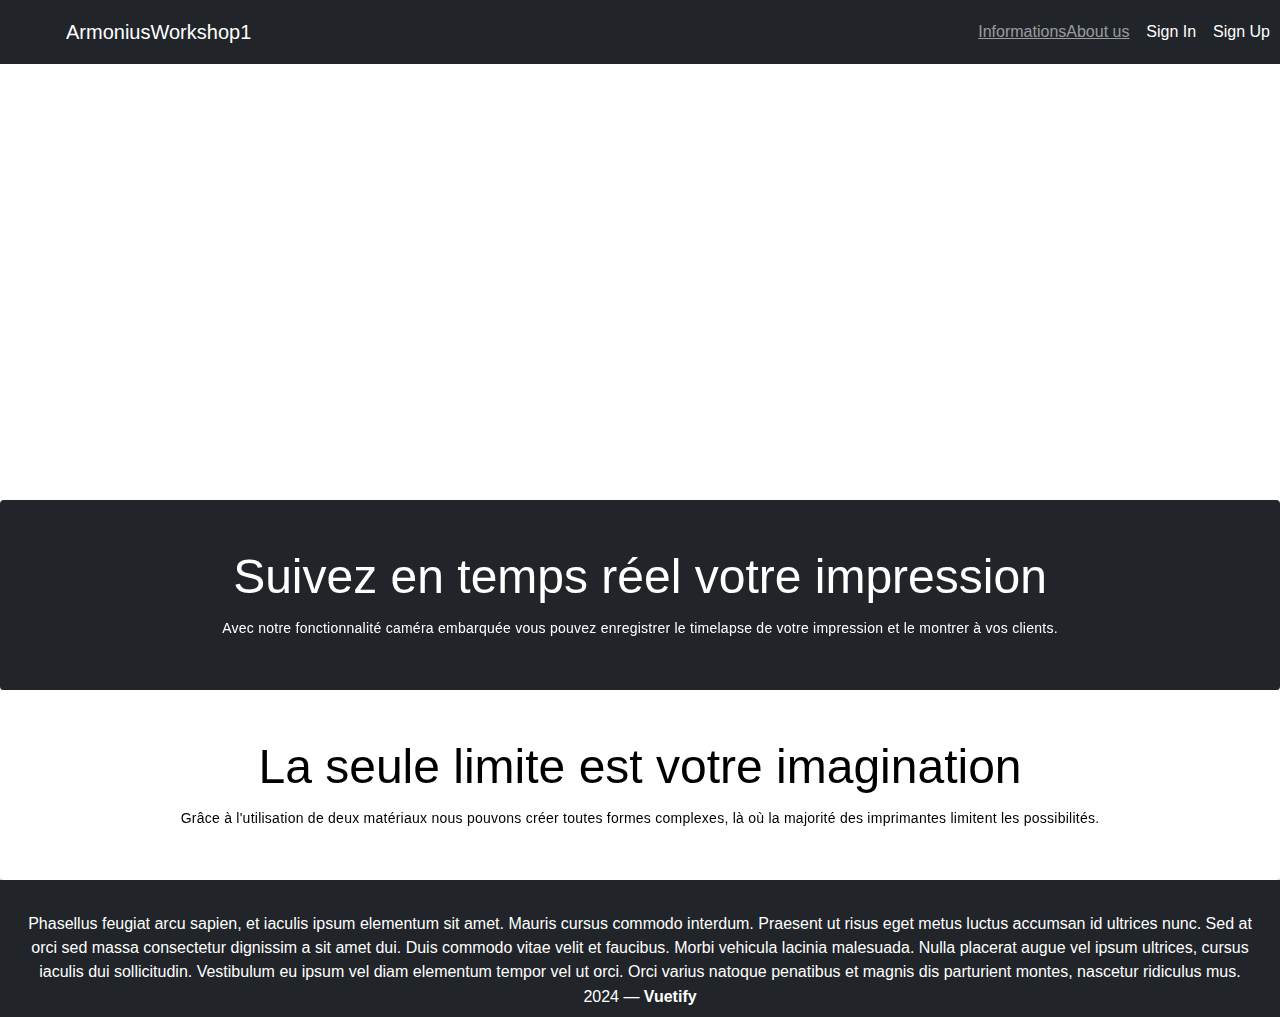
==== commit d88ce611: "Init" ====
--- a/index.html
+++ b/index.html
@@ -335,7 +335,7 @@
       color: rgb(var(--v-theme-on-warning)) !important;
     }
 </style>
-<link rel="preload" as="fetch" crossorigin="anonymous" href="/_payload.json">
+<link rel="preload" as="fetch" crossorigin="anonymous" href="/test-static_site/_payload.json">
 <style>.v-app-bar{display:flex}.v-app-bar.v-toolbar{background:rgb(var(--v-theme-surface));color:rgba(var(--v-theme-on-surface),var(--v-high-emphasis-opacity))}.v-app-bar.v-toolbar:not(.v-toolbar--flat){box-shadow:0 2px 4px -1px var(--v-shadow-key-umbra-opacity,rgba(0,0,0,.2)),0 4px 5px 0 var(--v-shadow-key-penumbra-opacity,rgba(0,0,0,.14)),0 1px 10px 0 var(--v-shadow-key-penumbra-opacity,rgba(0,0,0,.12))}.v-app-bar:not(.v-toolbar--absolute){padding-inline-end:var(--v-scrollbar-offset)}</style>
 <style>.v-toolbar{align-items:flex-start;background:rgb(var(--v-theme-on-surface-variant));border-color:rgba(var(--v-border-color),var(--v-border-opacity));border-radius:0;border-style:solid;border-width:0;box-shadow:0 0 0 0 var(--v-shadow-key-umbra-opacity,rgba(0,0,0,.2)),0 0 0 0 var(--v-shadow-key-penumbra-opacity,rgba(0,0,0,.14)),0 0 0 0 var(--v-shadow-key-penumbra-opacity,rgba(0,0,0,.12));color:rgba(var(--v-theme-on-surface),var(--v-high-emphasis-opacity));display:flex;flex:none;flex-direction:column;justify-content:space-between;max-width:100%;overflow:hidden;position:relative;transition:.2s cubic-bezier(.4,0,.2,1);transition-property:height,width,transform,max-width,left,right,top,bottom,box-shadow;width:100%}.v-toolbar--border{border-width:thin;box-shadow:none}.v-toolbar--absolute{position:absolute}.v-toolbar--collapse{border-end-end-radius:24px;max-width:112px;overflow:hidden}.v-toolbar--collapse .v-toolbar-title{display:none}.v-toolbar--flat{box-shadow:0 0 0 0 var(--v-shadow-key-umbra-opacity,rgba(0,0,0,.2)),0 0 0 0 var(--v-shadow-key-penumbra-opacity,rgba(0,0,0,.14)),0 0 0 0 var(--v-shadow-key-penumbra-opacity,rgba(0,0,0,.12))}.v-toolbar--floating{display:inline-flex}.v-toolbar--rounded{border-radius:4px}.v-toolbar__content,.v-toolbar__extension{align-items:center;display:flex;flex:0 0 auto;position:relative;transition:inherit;width:100%}.v-toolbar__content>.v-btn:first-child{margin-inline-start:10px}.v-toolbar__content>.v-btn:last-child{margin-inline-end:10px}.v-toolbar__content>.v-toolbar-title{margin-inline-start:16px}.v-toolbar--density-prominent .v-toolbar__content{align-items:flex-start}.v-toolbar__image{display:flex;height:100%;left:0;opacity:var(--v-toolbar-image-opacity,1);position:absolute;top:0;transition-property:opacity;width:100%}.v-toolbar__append,.v-toolbar__prepend{align-items:center;align-self:stretch;display:flex}.v-toolbar__prepend{margin-inline:10px auto}.v-toolbar__append{margin-inline:auto 10px}.v-toolbar-title{flex:1 1;font-size:1.25rem;font-weight:400;letter-spacing:0;line-height:1.75rem;min-width:0;text-transform:none}.v-toolbar--density-prominent .v-toolbar-title{align-self:flex-end;font-size:1.5rem;font-weight:400;letter-spacing:0;line-height:2.25rem;padding-bottom:6px;text-transform:none}.v-toolbar-title__placeholder{overflow:hidden;text-overflow:ellipsis;white-space:nowrap}.v-toolbar-items{align-self:stretch;display:flex;height:inherit}.v-toolbar-items>.v-btn{border-radius:0}</style>
 <style>.hrefButton{color:hsla(0,0%,100%,.55)}</style>
@@ -346,7 +346,7 @@
 <style>.v-window{overflow:hidden}.v-window__container{display:flex;flex-direction:column;height:inherit;position:relative;transition:.3s cubic-bezier(.25,.8,.5,1)}.v-window__controls{align-items:center;display:flex;height:100%;justify-content:space-between;left:0;padding:0 16px;pointer-events:none;position:absolute;top:0;width:100%}.v-window__controls *{pointer-events:auto}.v-window--show-arrows-on-hover{overflow:hidden}.v-window--show-arrows-on-hover .v-window__left{transform:translateX(-200%)}.v-window--show-arrows-on-hover .v-window__right{transform:translateX(200%)}.v-window--show-arrows-on-hover:hover .v-window__left,.v-window--show-arrows-on-hover:hover .v-window__right{transform:translateX(0)}.v-window-x-reverse-transition-enter-active,.v-window-x-reverse-transition-leave-active,.v-window-x-transition-enter-active,.v-window-x-transition-leave-active,.v-window-y-reverse-transition-enter-active,.v-window-y-reverse-transition-leave-active,.v-window-y-transition-enter-active,.v-window-y-transition-leave-active{transition:.3s cubic-bezier(.25,.8,.5,1)}.v-window-x-reverse-transition-leave-from,.v-window-x-reverse-transition-leave-to,.v-window-x-transition-leave-from,.v-window-x-transition-leave-to,.v-window-y-reverse-transition-leave-from,.v-window-y-reverse-transition-leave-to,.v-window-y-transition-leave-from,.v-window-y-transition-leave-to{position:absolute!important;top:0;width:100%}.v-window-x-transition-enter-from{transform:translateX(100%)}.v-window-x-reverse-transition-enter-from,.v-window-x-transition-leave-to{transform:translateX(-100%)}.v-window-x-reverse-transition-leave-to{transform:translateX(100%)}.v-window-y-transition-enter-from{transform:translateY(100%)}.v-window-y-reverse-transition-enter-from,.v-window-y-transition-leave-to{transform:translateY(-100%)}.v-window-y-reverse-transition-leave-to{transform:translateY(100%)}</style>
 <style>.v-card{border-color:rgba(var(--v-border-color),var(--v-border-opacity));border-radius:4px;border-style:solid;border-width:0;display:block;overflow:hidden;overflow-wrap:break-word;padding:0;position:relative;text-decoration:none;transition-duration:.28s;transition-property:box-shadow,opacity,background;transition-timing-function:cubic-bezier(.4,0,.2,1);z-index:0}.v-card--border{border-width:thin;box-shadow:none}.v-card--absolute{position:absolute}.v-card--fixed{position:fixed}.v-card:hover>.v-card__overlay{opacity:calc(var(--v-hover-opacity)*var(--v-theme-overlay-multiplier))}.v-card:focus-visible>.v-card__overlay{opacity:calc(var(--v-focus-opacity)*var(--v-theme-overlay-multiplier))}@supports not selector(:focus-visible){.v-card:focus>.v-card__overlay{opacity:calc(var(--v-focus-opacity)*var(--v-theme-overlay-multiplier))}}.v-card--active>.v-card__overlay,.v-card[aria-haspopup=menu][aria-expanded=true]>.v-card__overlay{opacity:calc(var(--v-activated-opacity)*var(--v-theme-overlay-multiplier))}.v-card--active:hover>.v-card__overlay,.v-card[aria-haspopup=menu][aria-expanded=true]:hover>.v-card__overlay{opacity:calc((var(--v-activated-opacity) + var(--v-hover-opacity))*var(--v-theme-overlay-multiplier))}.v-card--active:focus-visible>.v-card__overlay,.v-card[aria-haspopup=menu][aria-expanded=true]:focus-visible>.v-card__overlay{opacity:calc((var(--v-activated-opacity) + var(--v-focus-opacity))*var(--v-theme-overlay-multiplier))}@supports not selector(:focus-visible){.v-card--active:focus>.v-card__overlay,.v-card[aria-haspopup=menu][aria-expanded=true]:focus>.v-card__overlay{opacity:calc((var(--v-activated-opacity) + var(--v-focus-opacity))*var(--v-theme-overlay-multiplier))}}.v-card--variant-outlined,.v-card--variant-plain,.v-card--variant-text,.v-card--variant-tonal{background:transparent;color:inherit}.v-card--variant-plain{opacity:.62}.v-card--variant-plain:focus,.v-card--variant-plain:hover{opacity:1}.v-card--variant-plain .v-card__overlay{display:none}.v-card--variant-elevated,.v-card--variant-flat{background:rgb(var(--v-theme-surface));color:rgba(var(--v-theme-on-surface),var(--v-high-emphasis-opacity))}.v-card--variant-elevated{box-shadow:0 2px 1px -1px var(--v-shadow-key-umbra-opacity,rgba(0,0,0,.2)),0 1px 1px 0 var(--v-shadow-key-penumbra-opacity,rgba(0,0,0,.14)),0 1px 3px 0 var(--v-shadow-key-penumbra-opacity,rgba(0,0,0,.12))}.v-card--variant-flat{box-shadow:0 0 0 0 var(--v-shadow-key-umbra-opacity,rgba(0,0,0,.2)),0 0 0 0 var(--v-shadow-key-penumbra-opacity,rgba(0,0,0,.14)),0 0 0 0 var(--v-shadow-key-penumbra-opacity,rgba(0,0,0,.12))}.v-card--variant-outlined{border:thin solid}.v-card--variant-text .v-card__overlay{background:currentColor}.v-card--variant-tonal .v-card__underlay{background:currentColor;border-radius:inherit;bottom:0;left:0;opacity:var(--v-activated-opacity);pointer-events:none;position:absolute;right:0;top:0}.v-card--disabled{pointer-events:none;-webkit-user-select:none;-moz-user-select:none;user-select:none}.v-card--disabled>:not(.v-card__loader){opacity:.6}.v-card--flat{box-shadow:none}.v-card--hover{cursor:pointer}.v-card--hover:after,.v-card--hover:before{border-radius:inherit;bottom:0;content:"";display:block;left:0;pointer-events:none;position:absolute;right:0;top:0;transition:inherit}.v-card--hover:before{box-shadow:0 2px 1px -1px var(--v-shadow-key-umbra-opacity,rgba(0,0,0,.2)),0 1px 1px 0 var(--v-shadow-key-penumbra-opacity,rgba(0,0,0,.14)),0 1px 3px 0 var(--v-shadow-key-penumbra-opacity,rgba(0,0,0,.12));opacity:1;z-index:-1}.v-card--hover:after{box-shadow:0 5px 5px -3px var(--v-shadow-key-umbra-opacity,rgba(0,0,0,.2)),0 8px 10px 1px var(--v-shadow-key-penumbra-opacity,rgba(0,0,0,.14)),0 3px 14px 2px var(--v-shadow-key-penumbra-opacity,rgba(0,0,0,.12));opacity:0;z-index:1}.v-card--hover:hover:after{opacity:1}.v-card--hover:hover:before{opacity:0}.v-card--hover:hover{box-shadow:0 5px 5px -3px var(--v-shadow-key-umbra-opacity,rgba(0,0,0,.2)),0 8px 10px 1px var(--v-shadow-key-penumbra-opacity,rgba(0,0,0,.14)),0 3px 14px 2px var(--v-shadow-key-penumbra-opacity,rgba(0,0,0,.12))}.v-card--link{cursor:pointer}.v-card-actions{align-items:center;display:flex;flex:none;min-height:52px;padding:.5rem}.v-card-item{align-items:center;display:grid;flex:none;grid-template-areas:"prepend content append";grid-template-columns:max-content auto max-content;padding:.625rem 1rem}.v-card-item+.v-card-text{padding-top:0}.v-card-item__prepend{grid-area:prepend;padding-inline-end:1rem}.v-card-item__append{grid-area:append;padding-inline-start:1rem}.v-card-item__content{align-self:center;grid-area:content;overflow:hidden}.v-card-title{word-wrap:break-word;display:block;flex:none;font-size:1.25rem;font-weight:500;-webkit-hyphens:auto;hyphens:auto;letter-spacing:.0125em;min-width:0;overflow:hidden;overflow-wrap:normal;padding:.5rem 1rem;text-overflow:ellipsis;text-transform:none;white-space:nowrap;word-break:normal}.v-card .v-card-title{line-height:2rem}.v-card--density-comfortable .v-card-title{line-height:1.75rem}.v-card--density-compact .v-card-title{line-height:1.55rem}.v-card-item .v-card-title{padding:0}.v-card-title+.v-card-actions,.v-card-title+.v-card-text{padding-top:0}.v-card-subtitle{display:block;flex:none;font-size:.875rem;font-weight:400;letter-spacing:.0178571429em;opacity:var(--v-medium-emphasis-opacity);overflow:hidden;padding:0 1rem;text-overflow:ellipsis;text-transform:none;white-space:nowrap}.v-card .v-card-subtitle{line-height:1.25rem}.v-card--density-comfortable .v-card-subtitle{line-height:1.125rem}.v-card--density-compact .v-card-subtitle{line-height:1rem}.v-card-item .v-card-subtitle{padding:0 0 .25rem}.v-card-text{flex:1 1 auto;font-size:.875rem;font-weight:400;letter-spacing:.0178571429em;padding:1rem;text-transform:none}.v-card .v-card-text{line-height:1.25rem}.v-card--density-comfortable .v-card-text{line-height:1.2rem}.v-card--density-compact .v-card-text{line-height:1.15rem}.v-card__image{display:flex;flex:1 1 auto;height:100%;left:0;overflow:hidden;position:absolute;top:0;width:100%;z-index:-1}.v-card__content{border-radius:inherit;overflow:hidden;position:relative}.v-card__loader{bottom:auto;width:100%;z-index:1}.v-card__loader,.v-card__overlay{left:0;position:absolute;right:0;top:0}.v-card__overlay{background-color:currentColor;border-radius:inherit;bottom:0;opacity:0;pointer-events:none;transition:opacity .2s ease-in-out}</style>
 <style>.v-avatar{align-items:center;border-radius:50%;display:inline-flex;flex:none;justify-content:center;line-height:normal;overflow:hidden;position:relative;text-align:center;transition:.2s cubic-bezier(.4,0,.2,1);transition-property:width,height;vertical-align:middle}.v-avatar.v-avatar--size-x-small{--v-avatar-height:24px}.v-avatar.v-avatar--size-small{--v-avatar-height:32px}.v-avatar.v-avatar--size-default{--v-avatar-height:40px}.v-avatar.v-avatar--size-large{--v-avatar-height:48px}.v-avatar.v-avatar--size-x-large{--v-avatar-height:56px}.v-avatar.v-avatar--density-default{height:calc(var(--v-avatar-height));width:calc(var(--v-avatar-height))}.v-avatar.v-avatar--density-comfortable{height:calc(var(--v-avatar-height) - 4px);width:calc(var(--v-avatar-height) - 4px)}.v-avatar.v-avatar--density-compact{height:calc(var(--v-avatar-height) - 8px);width:calc(var(--v-avatar-height) - 8px)}.v-avatar--variant-outlined,.v-avatar--variant-plain,.v-avatar--variant-text,.v-avatar--variant-tonal{background:transparent;color:inherit}.v-avatar--variant-plain{opacity:.62}.v-avatar--variant-plain:focus,.v-avatar--variant-plain:hover{opacity:1}.v-avatar--variant-plain .v-avatar__overlay{display:none}.v-avatar--variant-elevated,.v-avatar--variant-flat{background:var(--v-theme-surface);color:rgba(var(--v-theme-on-surface),var(--v-medium-emphasis-opacity))}.v-avatar--variant-elevated{box-shadow:0 2px 1px -1px var(--v-shadow-key-umbra-opacity,rgba(0,0,0,.2)),0 1px 1px 0 var(--v-shadow-key-penumbra-opacity,rgba(0,0,0,.14)),0 1px 3px 0 var(--v-shadow-key-penumbra-opacity,rgba(0,0,0,.12))}.v-avatar--variant-flat{box-shadow:0 0 0 0 var(--v-shadow-key-umbra-opacity,rgba(0,0,0,.2)),0 0 0 0 var(--v-shadow-key-penumbra-opacity,rgba(0,0,0,.14)),0 0 0 0 var(--v-shadow-key-penumbra-opacity,rgba(0,0,0,.12))}.v-avatar--variant-outlined{border:thin solid}.v-avatar--variant-text .v-avatar__overlay{background:currentColor}.v-avatar--variant-tonal .v-avatar__underlay{background:currentColor;border-radius:inherit;bottom:0;left:0;opacity:var(--v-activated-opacity);pointer-events:none;position:absolute;right:0;top:0}.v-avatar--rounded{border-radius:4px}.v-avatar .v-img{height:100%;width:100%}</style>
-<style>@font-face{font-family:Material Design Icons;font-style:normal;font-weight:400;src:url(/_nuxt/materialdesignicons-webfont.5159a347.eot?v=7.3.67);src:url(/_nuxt/materialdesignicons-webfont.5159a347.eot?#iefix&v=7.3.67) format("embedded-opentype"),url(/_nuxt/materialdesignicons-webfont.31010194.woff2?v=7.3.67) format("woff2"),url(/_nuxt/materialdesignicons-webfont.28c8f97f.woff?v=7.3.67) format("woff"),url(/_nuxt/materialdesignicons-webfont.be825c12.ttf?v=7.3.67) format("truetype")}.mdi-set,.mdi:before{-webkit-font-smoothing:antialiased;-moz-osx-font-smoothing:grayscale;display:inline-block;font:normal normal normal 24px/1 Material Design Icons;font-size:inherit;line-height:inherit;text-rendering:auto}.mdi-ab-testing:before{content:"\F01C9"}.mdi-abacus:before{content:"\F16E0"}.mdi-abjad-arabic:before{content:"\F1328"}.mdi-abjad-hebrew:before{content:"\F1329"}.mdi-abugida-devanagari:before{content:"\F132A"}.mdi-abugida-thai:before{content:"\F132B"}.mdi-access-point:before{content:"\F0003"}.mdi-access-point-check:before{content:"\F1538"}.mdi-access-point-minus:before{content:"\F1539"}.mdi-access-point-network:before{content:"\F0002"}.mdi-access-point-network-off:before{content:"\F0BE1"}.mdi-access-point-off:before{content:"\F1511"}.mdi-access-point-plus:before{content:"\F153A"}.mdi-access-point-remove:before{content:"\F153B"}.mdi-account:before{content:"\F0004"}.mdi-account-alert:before{content:"\F0005"}.mdi-account-alert-outline:before{content:"\F0B50"}.mdi-account-arrow-down:before{content:"\F1868"}.mdi-account-arrow-down-outline:before{content:"\F1869"}.mdi-account-arrow-left:before{content:"\F0B51"}.mdi-account-arrow-left-outline:before{content:"\F0B52"}.mdi-account-arrow-right:before{content:"\F0B53"}.mdi-account-arrow-right-outline:before{content:"\F0B54"}.mdi-account-arrow-up:before{content:"\F1867"}.mdi-account-arrow-up-outline:before{content:"\F186A"}.mdi-account-badge:before{content:"\F1B0A"}.mdi-account-badge-outline:before{content:"\F1B0B"}.mdi-account-box:before{content:"\F0006"}.mdi-account-box-multiple:before{content:"\F0934"}.mdi-account-box-multiple-outline:before{content:"\F100A"}.mdi-account-box-outline:before{content:"\F0007"}.mdi-account-cancel:before{content:"\F12DF"}.mdi-account-cancel-outline:before{content:"\F12E0"}.mdi-account-card:before{content:"\F1BA4"}.mdi-account-card-outline:before{content:"\F1BA5"}.mdi-account-cash:before{content:"\F1097"}.mdi-account-cash-outline:before{content:"\F1098"}.mdi-account-check:before{content:"\F0008"}.mdi-account-check-outline:before{content:"\F0BE2"}.mdi-account-child:before{content:"\F0A89"}.mdi-account-child-circle:before{content:"\F0A8A"}.mdi-account-child-outline:before{content:"\F10C8"}.mdi-account-circle:before{content:"\F0009"}.mdi-account-circle-outline:before{content:"\F0B55"}.mdi-account-clock:before{content:"\F0B56"}.mdi-account-clock-outline:before{content:"\F0B57"}.mdi-account-cog:before{content:"\F1370"}.mdi-account-cog-outline:before{content:"\F1371"}.mdi-account-convert:before{content:"\F000A"}.mdi-account-convert-outline:before{content:"\F1301"}.mdi-account-cowboy-hat:before{content:"\F0E9B"}.mdi-account-cowboy-hat-outline:before{content:"\F17F3"}.mdi-account-credit-card:before{content:"\F1BA6"}.mdi-account-credit-card-outline:before{content:"\F1BA7"}.mdi-account-details:before{content:"\F0631"}.mdi-account-details-outline:before{content:"\F1372"}.mdi-account-edit:before{content:"\F06BC"}.mdi-account-edit-outline:before{content:"\F0FFB"}.mdi-account-eye:before{content:"\F0420"}.mdi-account-eye-outline:before{content:"\F127B"}.mdi-account-file:before{content:"\F1CA7"}.mdi-account-file-outline:before{content:"\F1CA8"}.mdi-account-file-text:before{content:"\F1CA9"}.mdi-account-file-text-outline:before{content:"\F1CAA"}.mdi-account-filter:before{content:"\F0936"}.mdi-account-filter-outline:before{content:"\F0F9D"}.mdi-account-group:before{content:"\F0849"}.mdi-account-group-outline:before{content:"\F0B58"}.mdi-account-hard-hat:before{content:"\F05B5"}.mdi-account-hard-hat-outline:before{content:"\F1A1F"}.mdi-account-heart:before{content:"\F0899"}.mdi-account-heart-outline:before{content:"\F0BE3"}.mdi-account-injury:before{content:"\F1815"}.mdi-account-injury-outline:before{content:"\F1816"}.mdi-account-key:before{content:"\F000B"}.mdi-account-key-outline:before{content:"\F0BE4"}.mdi-account-lock:before{content:"\F115E"}.mdi-account-lock-open:before{content:"\F1960"}.mdi-account-lock-open-outline:before{content:"\F1961"}.mdi-account-lock-outline:before{content:"\F115F"}.mdi-account-minus:before{content:"\F000D"}.mdi-account-minus-outline:before{content:"\F0AEC"}.mdi-account-multiple:before{content:"\F000E"}.mdi-account-multiple-check:before{content:"\F08C5"}.mdi-account-multiple-check-outline:before{content:"\F11FE"}.mdi-account-multiple-minus:before{content:"\F05D3"}.mdi-account-multiple-minus-outline:before{content:"\F0BE5"}.mdi-account-multiple-outline:before{content:"\F000F"}.mdi-account-multiple-plus:before{content:"\F0010"}.mdi-account-multiple-plus-outline:before{content:"\F0800"}.mdi-account-multiple-remove:before{content:"\F120A"}.mdi-account-multiple-remove-outline:before{content:"\F120B"}.mdi-account-music:before{content:"\F0803"}.mdi-account-music-outline:before{content:"\F0CE9"}.mdi-account-network:before{content:"\F0011"}.mdi-account-network-off:before{content:"\F1AF1"}.mdi-account-network-off-outline:before{content:"\F1AF2"}.mdi-account-network-outline:before{content:"\F0BE6"}.mdi-account-off:before{content:"\F0012"}.mdi-account-off-outline:before{content:"\F0BE7"}.mdi-account-outline:before{content:"\F0013"}.mdi-account-plus:before{content:"\F0014"}.mdi-account-plus-outline:before{content:"\F0801"}.mdi-account-question:before{content:"\F0B59"}.mdi-account-question-outline:before{content:"\F0B5A"}.mdi-account-reactivate:before{content:"\F152B"}.mdi-account-reactivate-outline:before{content:"\F152C"}.mdi-account-remove:before{content:"\F0015"}.mdi-account-remove-outline:before{content:"\F0AED"}.mdi-account-school:before{content:"\F1A20"}.mdi-account-school-outline:before{content:"\F1A21"}.mdi-account-search:before{content:"\F0016"}.mdi-account-search-outline:before{content:"\F0935"}.mdi-account-settings:before{content:"\F0630"}.mdi-account-settings-outline:before{content:"\F10C9"}.mdi-account-star:before{content:"\F0017"}.mdi-account-star-outline:before{content:"\F0BE8"}.mdi-account-supervisor:before{content:"\F0A8B"}.mdi-account-supervisor-circle:before{content:"\F0A8C"}.mdi-account-supervisor-circle-outline:before{content:"\F14EC"}.mdi-account-supervisor-outline:before{content:"\F112D"}.mdi-account-switch:before{content:"\F0019"}.mdi-account-switch-outline:before{content:"\F04CB"}.mdi-account-sync:before{content:"\F191B"}.mdi-account-sync-outline:before{content:"\F191C"}.mdi-account-tag:before{content:"\F1C1B"}.mdi-account-tag-outline:before{content:"\F1C1C"}.mdi-account-tie:before{content:"\F0CE3"}.mdi-account-tie-hat:before{content:"\F1898"}.mdi-account-tie-hat-outline:before{content:"\F1899"}.mdi-account-tie-outline:before{content:"\F10CA"}.mdi-account-tie-voice:before{content:"\F1308"}.mdi-account-tie-voice-off:before{content:"\F130A"}.mdi-account-tie-voice-off-outline:before{content:"\F130B"}.mdi-account-tie-voice-outline:before{content:"\F1309"}.mdi-account-tie-woman:before{content:"\F1A8C"}.mdi-account-voice:before{content:"\F05CB"}.mdi-account-voice-off:before{content:"\F0ED4"}.mdi-account-wrench:before{content:"\F189A"}.mdi-account-wrench-outline:before{content:"\F189B"}.mdi-adjust:before{content:"\F001A"}.mdi-advertisements:before{content:"\F192A"}.mdi-advertisements-off:before{content:"\F192B"}.mdi-air-conditioner:before{content:"\F001B"}.mdi-air-filter:before{content:"\F0D43"}.mdi-air-horn:before{content:"\F0DAC"}.mdi-air-humidifier:before{content:"\F1099"}.mdi-air-humidifier-off:before{content:"\F1466"}.mdi-air-purifier:before{content:"\F0D44"}.mdi-air-purifier-off:before{content:"\F1B57"}.mdi-airbag:before{content:"\F0BE9"}.mdi-airballoon:before{content:"\F001C"}.mdi-airballoon-outline:before{content:"\F100B"}.mdi-airplane:before{content:"\F001D"}.mdi-airplane-alert:before{content:"\F187A"}.mdi-airplane-check:before{content:"\F187B"}.mdi-airplane-clock:before{content:"\F187C"}.mdi-airplane-cog:before{content:"\F187D"}.mdi-airplane-edit:before{content:"\F187E"}.mdi-airplane-landing:before{content:"\F05D4"}.mdi-airplane-marker:before{content:"\F187F"}.mdi-airplane-minus:before{content:"\F1880"}.mdi-airplane-off:before{content:"\F001E"}.mdi-airplane-plus:before{content:"\F1881"}.mdi-airplane-remove:before{content:"\F1882"}.mdi-airplane-search:before{content:"\F1883"}.mdi-airplane-settings:before{content:"\F1884"}.mdi-airplane-takeoff:before{content:"\F05D5"}.mdi-airport:before{content:"\F084B"}.mdi-alarm:before{content:"\F0020"}.mdi-alarm-bell:before{content:"\F078E"}.mdi-alarm-check:before{content:"\F0021"}.mdi-alarm-light:before{content:"\F078F"}.mdi-alarm-light-off:before{content:"\F171E"}.mdi-alarm-light-off-outline:before{content:"\F171F"}.mdi-alarm-light-outline:before{content:"\F0BEA"}.mdi-alarm-multiple:before{content:"\F0022"}.mdi-alarm-note:before{content:"\F0E71"}.mdi-alarm-note-off:before{content:"\F0E72"}.mdi-alarm-off:before{content:"\F0023"}.mdi-alarm-panel:before{content:"\F15C4"}.mdi-alarm-panel-outline:before{content:"\F15C5"}.mdi-alarm-plus:before{content:"\F0024"}.mdi-alarm-snooze:before{content:"\F068E"}.mdi-album:before{content:"\F0025"}.mdi-alert:before{content:"\F0026"}.mdi-alert-box:before{content:"\F0027"}.mdi-alert-box-outline:before{content:"\F0CE4"}.mdi-alert-circle:before{content:"\F0028"}.mdi-alert-circle-check:before{content:"\F11ED"}.mdi-alert-circle-check-outline:before{content:"\F11EE"}.mdi-alert-circle-outline:before{content:"\F05D6"}.mdi-alert-decagram:before{content:"\F06BD"}.mdi-alert-decagram-outline:before{content:"\F0CE5"}.mdi-alert-minus:before{content:"\F14BB"}.mdi-alert-minus-outline:before{content:"\F14BE"}.mdi-alert-octagon:before{content:"\F0029"}.mdi-alert-octagon-outline:before{content:"\F0CE6"}.mdi-alert-octagram:before{content:"\F0767"}.mdi-alert-octagram-outline:before{content:"\F0CE7"}.mdi-alert-outline:before{content:"\F002A"}.mdi-alert-plus:before{content:"\F14BA"}.mdi-alert-plus-outline:before{content:"\F14BD"}.mdi-alert-remove:before{content:"\F14BC"}.mdi-alert-remove-outline:before{content:"\F14BF"}.mdi-alert-rhombus:before{content:"\F11CE"}.mdi-alert-rhombus-outline:before{content:"\F11CF"}.mdi-alien:before{content:"\F089A"}.mdi-alien-outline:before{content:"\F10CB"}.mdi-align-horizontal-center:before{content:"\F11C3"}.mdi-align-horizontal-distribute:before{content:"\F1962"}.mdi-align-horizontal-left:before{content:"\F11C2"}.mdi-align-horizontal-right:before{content:"\F11C4"}.mdi-align-vertical-bottom:before{content:"\F11C5"}.mdi-align-vertical-center:before{content:"\F11C6"}.mdi-align-vertical-distribute:before{content:"\F1963"}.mdi-align-vertical-top:before{content:"\F11C7"}.mdi-all-inclusive:before{content:"\F06BE"}.mdi-all-inclusive-box:before{content:"\F188D"}.mdi-all-inclusive-box-outline:before{content:"\F188E"}.mdi-allergy:before{content:"\F1258"}.mdi-alpha:before{content:"\F002B"}.mdi-alpha-a:before{content:"\F0AEE"}.mdi-alpha-a-box:before{content:"\F0B08"}.mdi-alpha-a-box-outline:before{content:"\F0BEB"}.mdi-alpha-a-circle:before{content:"\F0BEC"}.mdi-alpha-a-circle-outline:before{content:"\F0BED"}.mdi-alpha-b:before{content:"\F0AEF"}.mdi-alpha-b-box:before{content:"\F0B09"}.mdi-alpha-b-box-outline:before{content:"\F0BEE"}.mdi-alpha-b-circle:before{content:"\F0BEF"}.mdi-alpha-b-circle-outline:before{content:"\F0BF0"}.mdi-alpha-c:before{content:"\F0AF0"}.mdi-alpha-c-box:before{content:"\F0B0A"}.mdi-alpha-c-box-outline:before{content:"\F0BF1"}.mdi-alpha-c-circle:before{content:"\F0BF2"}.mdi-alpha-c-circle-outline:before{content:"\F0BF3"}.mdi-alpha-d:before{content:"\F0AF1"}.mdi-alpha-d-box:before{content:"\F0B0B"}.mdi-alpha-d-box-outline:before{content:"\F0BF4"}.mdi-alpha-d-circle:before{content:"\F0BF5"}.mdi-alpha-d-circle-outline:before{content:"\F0BF6"}.mdi-alpha-e:before{content:"\F0AF2"}.mdi-alpha-e-box:before{content:"\F0B0C"}.mdi-alpha-e-box-outline:before{content:"\F0BF7"}.mdi-alpha-e-circle:before{content:"\F0BF8"}.mdi-alpha-e-circle-outline:before{content:"\F0BF9"}.mdi-alpha-f:before{content:"\F0AF3"}.mdi-alpha-f-box:before{content:"\F0B0D"}.mdi-alpha-f-box-outline:before{content:"\F0BFA"}.mdi-alpha-f-circle:before{content:"\F0BFB"}.mdi-alpha-f-circle-outline:before{content:"\F0BFC"}.mdi-alpha-g:before{content:"\F0AF4"}.mdi-alpha-g-box:before{content:"\F0B0E"}.mdi-alpha-g-box-outline:before{content:"\F0BFD"}.mdi-alpha-g-circle:before{content:"\F0BFE"}.mdi-alpha-g-circle-outline:before{content:"\F0BFF"}.mdi-alpha-h:before{content:"\F0AF5"}.mdi-alpha-h-box:before{content:"\F0B0F"}.mdi-alpha-h-box-outline:before{content:"\F0C00"}.mdi-alpha-h-circle:before{content:"\F0C01"}.mdi-alpha-h-circle-outline:before{content:"\F0C02"}.mdi-alpha-i:before{content:"\F0AF6"}.mdi-alpha-i-box:before{content:"\F0B10"}.mdi-alpha-i-box-outline:before{content:"\F0C03"}.mdi-alpha-i-circle:before{content:"\F0C04"}.mdi-alpha-i-circle-outline:before{content:"\F0C05"}.mdi-alpha-j:before{content:"\F0AF7"}.mdi-alpha-j-box:before{content:"\F0B11"}.mdi-alpha-j-box-outline:before{content:"\F0C06"}.mdi-alpha-j-circle:before{content:"\F0C07"}.mdi-alpha-j-circle-outline:before{content:"\F0C08"}.mdi-alpha-k:before{content:"\F0AF8"}.mdi-alpha-k-box:before{content:"\F0B12"}.mdi-alpha-k-box-outline:before{content:"\F0C09"}.mdi-alpha-k-circle:before{content:"\F0C0A"}.mdi-alpha-k-circle-outline:before{content:"\F0C0B"}.mdi-alpha-l:before{content:"\F0AF9"}.mdi-alpha-l-box:before{content:"\F0B13"}.mdi-alpha-l-box-outline:before{content:"\F0C0C"}.mdi-alpha-l-circle:before{content:"\F0C0D"}.mdi-alpha-l-circle-outline:before{content:"\F0C0E"}.mdi-alpha-m:before{content:"\F0AFA"}.mdi-alpha-m-box:before{content:"\F0B14"}.mdi-alpha-m-box-outline:before{content:"\F0C0F"}.mdi-alpha-m-circle:before{content:"\F0C10"}.mdi-alpha-m-circle-outline:before{content:"\F0C11"}.mdi-alpha-n:before{content:"\F0AFB"}.mdi-alpha-n-box:before{content:"\F0B15"}.mdi-alpha-n-box-outline:before{content:"\F0C12"}.mdi-alpha-n-circle:before{content:"\F0C13"}.mdi-alpha-n-circle-outline:before{content:"\F0C14"}.mdi-alpha-o:before{content:"\F0AFC"}.mdi-alpha-o-box:before{content:"\F0B16"}.mdi-alpha-o-box-outline:before{content:"\F0C15"}.mdi-alpha-o-circle:before{content:"\F0C16"}.mdi-alpha-o-circle-outline:before{content:"\F0C17"}.mdi-alpha-p:before{content:"\F0AFD"}.mdi-alpha-p-box:before{content:"\F0B17"}.mdi-alpha-p-box-outline:before{content:"\F0C18"}.mdi-alpha-p-circle:before{content:"\F0C19"}.mdi-alpha-p-circle-outline:before{content:"\F0C1A"}.mdi-alpha-q:before{content:"\F0AFE"}.mdi-alpha-q-box:before{content:"\F0B18"}.mdi-alpha-q-box-outline:before{content:"\F0C1B"}.mdi-alpha-q-circle:before{content:"\F0C1C"}.mdi-alpha-q-circle-outline:before{content:"\F0C1D"}.mdi-alpha-r:before{content:"\F0AFF"}.mdi-alpha-r-box:before{content:"\F0B19"}.mdi-alpha-r-box-outline:before{content:"\F0C1E"}.mdi-alpha-r-circle:before{content:"\F0C1F"}.mdi-alpha-r-circle-outline:before{content:"\F0C20"}.mdi-alpha-s:before{content:"\F0B00"}.mdi-alpha-s-box:before{content:"\F0B1A"}.mdi-alpha-s-box-outline:before{content:"\F0C21"}.mdi-alpha-s-circle:before{content:"\F0C22"}.mdi-alpha-s-circle-outline:before{content:"\F0C23"}.mdi-alpha-t:before{content:"\F0B01"}.mdi-alpha-t-box:before{content:"\F0B1B"}.mdi-alpha-t-box-outline:before{content:"\F0C24"}.mdi-alpha-t-circle:before{content:"\F0C25"}.mdi-alpha-t-circle-outline:before{content:"\F0C26"}.mdi-alpha-u:before{content:"\F0B02"}.mdi-alpha-u-box:before{content:"\F0B1C"}.mdi-alpha-u-box-outline:before{content:"\F0C27"}.mdi-alpha-u-circle:before{content:"\F0C28"}.mdi-alpha-u-circle-outline:before{content:"\F0C29"}.mdi-alpha-v:before{content:"\F0B03"}.mdi-alpha-v-box:before{content:"\F0B1D"}.mdi-alpha-v-box-outline:before{content:"\F0C2A"}.mdi-alpha-v-circle:before{content:"\F0C2B"}.mdi-alpha-v-circle-outline:before{content:"\F0C2C"}.mdi-alpha-w:before{content:"\F0B04"}.mdi-alpha-w-box:before{content:"\F0B1E"}.mdi-alpha-w-box-outline:before{content:"\F0C2D"}.mdi-alpha-w-circle:before{content:"\F0C2E"}.mdi-alpha-w-circle-outline:before{content:"\F0C2F"}.mdi-alpha-x:before{content:"\F0B05"}.mdi-alpha-x-box:before{content:"\F0B1F"}.mdi-alpha-x-box-outline:before{content:"\F0C30"}.mdi-alpha-x-circle:before{content:"\F0C31"}.mdi-alpha-x-circle-outline:before{content:"\F0C32"}.mdi-alpha-y:before{content:"\F0B06"}.mdi-alpha-y-box:before{content:"\F0B20"}.mdi-alpha-y-box-outline:before{content:"\F0C33"}.mdi-alpha-y-circle:before{content:"\F0C34"}.mdi-alpha-y-circle-outline:before{content:"\F0C35"}.mdi-alpha-z:before{content:"\F0B07"}.mdi-alpha-z-box:before{content:"\F0B21"}.mdi-alpha-z-box-outline:before{content:"\F0C36"}.mdi-alpha-z-circle:before{content:"\F0C37"}.mdi-alpha-z-circle-outline:before{content:"\F0C38"}.mdi-alphabet-aurebesh:before{content:"\F132C"}.mdi-alphabet-cyrillic:before{content:"\F132D"}.mdi-alphabet-greek:before{content:"\F132E"}.mdi-alphabet-latin:before{content:"\F132F"}.mdi-alphabet-piqad:before{content:"\F1330"}.mdi-alphabet-tengwar:before{content:"\F1337"}.mdi-alphabetical:before{content:"\F002C"}.mdi-alphabetical-off:before{content:"\F100C"}.mdi-alphabetical-variant:before{content:"\F100D"}.mdi-alphabetical-variant-off:before{content:"\F100E"}.mdi-altimeter:before{content:"\F05D7"}.mdi-ambulance:before{content:"\F002F"}.mdi-ammunition:before{content:"\F0CE8"}.mdi-ampersand:before{content:"\F0A8D"}.mdi-amplifier:before{content:"\F0030"}.mdi-amplifier-off:before{content:"\F11B5"}.mdi-anchor:before{content:"\F0031"}.mdi-android:before{content:"\F0032"}.mdi-android-studio:before{content:"\F0034"}.mdi-angle-acute:before{content:"\F0937"}.mdi-angle-obtuse:before{content:"\F0938"}.mdi-angle-right:before{content:"\F0939"}.mdi-angular:before{content:"\F06B2"}.mdi-angularjs:before{content:"\F06BF"}.mdi-animation:before{content:"\F05D8"}.mdi-animation-outline:before{content:"\F0A8F"}.mdi-animation-play:before{content:"\F093A"}.mdi-animation-play-outline:before{content:"\F0A90"}.mdi-ansible:before{content:"\F109A"}.mdi-antenna:before{content:"\F1119"}.mdi-anvil:before{content:"\F089B"}.mdi-apache-kafka:before{content:"\F100F"}.mdi-api:before{content:"\F109B"}.mdi-api-off:before{content:"\F1257"}.mdi-apple:before{content:"\F0035"}.mdi-apple-finder:before{content:"\F0036"}.mdi-apple-icloud:before{content:"\F0038"}.mdi-apple-ios:before{content:"\F0037"}.mdi-apple-keyboard-caps:before{content:"\F0632"}.mdi-apple-keyboard-command:before{content:"\F0633"}.mdi-apple-keyboard-control:before{content:"\F0634"}.mdi-apple-keyboard-option:before{content:"\F0635"}.mdi-apple-keyboard-shift:before{content:"\F0636"}.mdi-apple-safari:before{content:"\F0039"}.mdi-application:before{content:"\F08C6"}.mdi-application-array:before{content:"\F10F5"}.mdi-application-array-outline:before{content:"\F10F6"}.mdi-application-braces:before{content:"\F10F7"}.mdi-application-braces-outline:before{content:"\F10F8"}.mdi-application-brackets:before{content:"\F0C8B"}.mdi-application-brackets-outline:before{content:"\F0C8C"}.mdi-application-cog:before{content:"\F0675"}.mdi-application-cog-outline:before{content:"\F1577"}.mdi-application-edit:before{content:"\F00AE"}.mdi-application-edit-outline:before{content:"\F0619"}.mdi-application-export:before{content:"\F0DAD"}.mdi-application-import:before{content:"\F0DAE"}.mdi-application-outline:before{content:"\F0614"}.mdi-application-parentheses:before{content:"\F10F9"}.mdi-application-parentheses-outline:before{content:"\F10FA"}.mdi-application-settings:before{content:"\F0B60"}.mdi-application-settings-outline:before{content:"\F1555"}.mdi-application-variable:before{content:"\F10FB"}.mdi-application-variable-outline:before{content:"\F10FC"}.mdi-approximately-equal:before{content:"\F0F9E"}.mdi-approximately-equal-box:before{content:"\F0F9F"}.mdi-apps:before{content:"\F003B"}.mdi-apps-box:before{content:"\F0D46"}.mdi-arch:before{content:"\F08C7"}.mdi-archive:before{content:"\F003C"}.mdi-archive-alert:before{content:"\F14FD"}.mdi-archive-alert-outline:before{content:"\F14FE"}.mdi-archive-arrow-down:before{content:"\F1259"}.mdi-archive-arrow-down-outline:before{content:"\F125A"}.mdi-archive-arrow-up:before{content:"\F125B"}.mdi-archive-arrow-up-outline:before{content:"\F125C"}.mdi-archive-cancel:before{content:"\F174B"}.mdi-archive-cancel-outline:before{content:"\F174C"}.mdi-archive-check:before{content:"\F174D"}.mdi-archive-check-outline:before{content:"\F174E"}.mdi-archive-clock:before{content:"\F174F"}.mdi-archive-clock-outline:before{content:"\F1750"}.mdi-archive-cog:before{content:"\F1751"}.mdi-archive-cog-outline:before{content:"\F1752"}.mdi-archive-edit:before{content:"\F1753"}.mdi-archive-edit-outline:before{content:"\F1754"}.mdi-archive-eye:before{content:"\F1755"}.mdi-archive-eye-outline:before{content:"\F1756"}.mdi-archive-lock:before{content:"\F1757"}.mdi-archive-lock-open:before{content:"\F1758"}.mdi-archive-lock-open-outline:before{content:"\F1759"}.mdi-archive-lock-outline:before{content:"\F175A"}.mdi-archive-marker:before{content:"\F175B"}.mdi-archive-marker-outline:before{content:"\F175C"}.mdi-archive-minus:before{content:"\F175D"}.mdi-archive-minus-outline:before{content:"\F175E"}.mdi-archive-music:before{content:"\F175F"}.mdi-archive-music-outline:before{content:"\F1760"}.mdi-archive-off:before{content:"\F1761"}.mdi-archive-off-outline:before{content:"\F1762"}.mdi-archive-outline:before{content:"\F120E"}.mdi-archive-plus:before{content:"\F1763"}.mdi-archive-plus-outline:before{content:"\F1764"}.mdi-archive-refresh:before{content:"\F1765"}.mdi-archive-refresh-outline:before{content:"\F1766"}.mdi-archive-remove:before{content:"\F1767"}.mdi-archive-remove-outline:before{content:"\F1768"}.mdi-archive-search:before{content:"\F1769"}.mdi-archive-search-outline:before{content:"\F176A"}.mdi-archive-settings:before{content:"\F176B"}.mdi-archive-settings-outline:before{content:"\F176C"}.mdi-archive-star:before{content:"\F176D"}.mdi-archive-star-outline:before{content:"\F176E"}.mdi-archive-sync:before{content:"\F176F"}.mdi-archive-sync-outline:before{content:"\F1770"}.mdi-arm-flex:before{content:"\F0FD7"}.mdi-arm-flex-outline:before{content:"\F0FD6"}.mdi-arrange-bring-forward:before{content:"\F003D"}.mdi-arrange-bring-to-front:before{content:"\F003E"}.mdi-arrange-send-backward:before{content:"\F003F"}.mdi-arrange-send-to-back:before{content:"\F0040"}.mdi-arrow-all:before{content:"\F0041"}.mdi-arrow-bottom-left:before{content:"\F0042"}.mdi-arrow-bottom-left-bold-box:before{content:"\F1964"}.mdi-arrow-bottom-left-bold-box-outline:before{content:"\F1965"}.mdi-arrow-bottom-left-bold-outline:before{content:"\F09B7"}.mdi-arrow-bottom-left-thick:before{content:"\F09B8"}.mdi-arrow-bottom-left-thin:before{content:"\F19B6"}.mdi-arrow-bottom-left-thin-circle-outline:before{content:"\F1596"}.mdi-arrow-bottom-right:before{content:"\F0043"}.mdi-arrow-bottom-right-bold-box:before{content:"\F1966"}.mdi-arrow-bottom-right-bold-box-outline:before{content:"\F1967"}.mdi-arrow-bottom-right-bold-outline:before{content:"\F09B9"}.mdi-arrow-bottom-right-thick:before{content:"\F09BA"}.mdi-arrow-bottom-right-thin:before{content:"\F19B7"}.mdi-arrow-bottom-right-thin-circle-outline:before{content:"\F1595"}.mdi-arrow-collapse:before{content:"\F0615"}.mdi-arrow-collapse-all:before{content:"\F0044"}.mdi-arrow-collapse-down:before{content:"\F0792"}.mdi-arrow-collapse-horizontal:before{content:"\F084C"}.mdi-arrow-collapse-left:before{content:"\F0793"}.mdi-arrow-collapse-right:before{content:"\F0794"}.mdi-arrow-collapse-up:before{content:"\F0795"}.mdi-arrow-collapse-vertical:before{content:"\F084D"}.mdi-arrow-decision:before{content:"\F09BB"}.mdi-arrow-decision-auto:before{content:"\F09BC"}.mdi-arrow-decision-auto-outline:before{content:"\F09BD"}.mdi-arrow-decision-outline:before{content:"\F09BE"}.mdi-arrow-down:before{content:"\F0045"}.mdi-arrow-down-bold:before{content:"\F072E"}.mdi-arrow-down-bold-box:before{content:"\F072F"}.mdi-arrow-down-bold-box-outline:before{content:"\F0730"}.mdi-arrow-down-bold-circle:before{content:"\F0047"}.mdi-arrow-down-bold-circle-outline:before{content:"\F0048"}.mdi-arrow-down-bold-hexagon-outline:before{content:"\F0049"}.mdi-arrow-down-bold-outline:before{content:"\F09BF"}.mdi-arrow-down-box:before{content:"\F06C0"}.mdi-arrow-down-circle:before{content:"\F0CDB"}.mdi-arrow-down-circle-outline:before{content:"\F0CDC"}.mdi-arrow-down-drop-circle:before{content:"\F004A"}.mdi-arrow-down-drop-circle-outline:before{content:"\F004B"}.mdi-arrow-down-left:before{content:"\F17A1"}.mdi-arrow-down-left-bold:before{content:"\F17A2"}.mdi-arrow-down-right:before{content:"\F17A3"}.mdi-arrow-down-right-bold:before{content:"\F17A4"}.mdi-arrow-down-thick:before{content:"\F0046"}.mdi-arrow-down-thin:before{content:"\F19B3"}.mdi-arrow-down-thin-circle-outline:before{content:"\F1599"}.mdi-arrow-expand:before{content:"\F0616"}.mdi-arrow-expand-all:before{content:"\F004C"}.mdi-arrow-expand-down:before{content:"\F0796"}.mdi-arrow-expand-horizontal:before{content:"\F084E"}.mdi-arrow-expand-left:before{content:"\F0797"}.mdi-arrow-expand-right:before{content:"\F0798"}.mdi-arrow-expand-up:before{content:"\F0799"}.mdi-arrow-expand-vertical:before{content:"\F084F"}.mdi-arrow-horizontal-lock:before{content:"\F115B"}.mdi-arrow-left:before{content:"\F004D"}.mdi-arrow-left-bold:before{content:"\F0731"}.mdi-arrow-left-bold-box:before{content:"\F0732"}.mdi-arrow-left-bold-box-outline:before{content:"\F0733"}.mdi-arrow-left-bold-circle:before{content:"\F004F"}.mdi-arrow-left-bold-circle-outline:before{content:"\F0050"}.mdi-arrow-left-bold-hexagon-outline:before{content:"\F0051"}.mdi-arrow-left-bold-outline:before{content:"\F09C0"}.mdi-arrow-left-bottom:before{content:"\F17A5"}.mdi-arrow-left-bottom-bold:before{content:"\F17A6"}.mdi-arrow-left-box:before{content:"\F06C1"}.mdi-arrow-left-circle:before{content:"\F0CDD"}.mdi-arrow-left-circle-outline:before{content:"\F0CDE"}.mdi-arrow-left-drop-circle:before{content:"\F0052"}.mdi-arrow-left-drop-circle-outline:before{content:"\F0053"}.mdi-arrow-left-right:before{content:"\F0E73"}.mdi-arrow-left-right-bold:before{content:"\F0E74"}.mdi-arrow-left-right-bold-outline:before{content:"\F09C1"}.mdi-arrow-left-thick:before{content:"\F004E"}.mdi-arrow-left-thin:before{content:"\F19B1"}.mdi-arrow-left-thin-circle-outline:before{content:"\F159A"}.mdi-arrow-left-top:before{content:"\F17A7"}.mdi-arrow-left-top-bold:before{content:"\F17A8"}.mdi-arrow-oscillating:before{content:"\F1C91"}.mdi-arrow-oscillating-off:before{content:"\F1C92"}.mdi-arrow-projectile:before{content:"\F1840"}.mdi-arrow-projectile-multiple:before{content:"\F183F"}.mdi-arrow-right:before{content:"\F0054"}.mdi-arrow-right-bold:before{content:"\F0734"}.mdi-arrow-right-bold-box:before{content:"\F0735"}.mdi-arrow-right-bold-box-outline:before{content:"\F0736"}.mdi-arrow-right-bold-circle:before{content:"\F0056"}.mdi-arrow-right-bold-circle-outline:before{content:"\F0057"}.mdi-arrow-right-bold-hexagon-outline:before{content:"\F0058"}.mdi-arrow-right-bold-outline:before{content:"\F09C2"}.mdi-arrow-right-bottom:before{content:"\F17A9"}.mdi-arrow-right-bottom-bold:before{content:"\F17AA"}.mdi-arrow-right-box:before{content:"\F06C2"}.mdi-arrow-right-circle:before{content:"\F0CDF"}.mdi-arrow-right-circle-outline:before{content:"\F0CE0"}.mdi-arrow-right-drop-circle:before{content:"\F0059"}.mdi-arrow-right-drop-circle-outline:before{content:"\F005A"}.mdi-arrow-right-thick:before{content:"\F0055"}.mdi-arrow-right-thin:before{content:"\F19B0"}.mdi-arrow-right-thin-circle-outline:before{content:"\F1598"}.mdi-arrow-right-top:before{content:"\F17AB"}.mdi-arrow-right-top-bold:before{content:"\F17AC"}.mdi-arrow-split-horizontal:before{content:"\F093B"}.mdi-arrow-split-vertical:before{content:"\F093C"}.mdi-arrow-top-left:before{content:"\F005B"}.mdi-arrow-top-left-bold-box:before{content:"\F1968"}.mdi-arrow-top-left-bold-box-outline:before{content:"\F1969"}.mdi-arrow-top-left-bold-outline:before{content:"\F09C3"}.mdi-arrow-top-left-bottom-right:before{content:"\F0E75"}.mdi-arrow-top-left-bottom-right-bold:before{content:"\F0E76"}.mdi-arrow-top-left-thick:before{content:"\F09C4"}.mdi-arrow-top-left-thin:before{content:"\F19B5"}.mdi-arrow-top-left-thin-circle-outline:before{content:"\F1593"}.mdi-arrow-top-right:before{content:"\F005C"}.mdi-arrow-top-right-bold-box:before{content:"\F196A"}.mdi-arrow-top-right-bold-box-outline:before{content:"\F196B"}.mdi-arrow-top-right-bold-outline:before{content:"\F09C5"}.mdi-arrow-top-right-bottom-left:before{content:"\F0E77"}.mdi-arrow-top-right-bottom-left-bold:before{content:"\F0E78"}.mdi-arrow-top-right-thick:before{content:"\F09C6"}.mdi-arrow-top-right-thin:before{content:"\F19B4"}.mdi-arrow-top-right-thin-circle-outline:before{content:"\F1594"}.mdi-arrow-u-down-left:before{content:"\F17AD"}.mdi-arrow-u-down-left-bold:before{content:"\F17AE"}.mdi-arrow-u-down-right:before{content:"\F17AF"}.mdi-arrow-u-down-right-bold:before{content:"\F17B0"}.mdi-arrow-u-left-bottom:before{content:"\F17B1"}.mdi-arrow-u-left-bottom-bold:before{content:"\F17B2"}.mdi-arrow-u-left-top:before{content:"\F17B3"}.mdi-arrow-u-left-top-bold:before{content:"\F17B4"}.mdi-arrow-u-right-bottom:before{content:"\F17B5"}.mdi-arrow-u-right-bottom-bold:before{content:"\F17B6"}.mdi-arrow-u-right-top:before{content:"\F17B7"}.mdi-arrow-u-right-top-bold:before{content:"\F17B8"}.mdi-arrow-u-up-left:before{content:"\F17B9"}.mdi-arrow-u-up-left-bold:before{content:"\F17BA"}.mdi-arrow-u-up-right:before{content:"\F17BB"}.mdi-arrow-u-up-right-bold:before{content:"\F17BC"}.mdi-arrow-up:before{content:"\F005D"}.mdi-arrow-up-bold:before{content:"\F0737"}.mdi-arrow-up-bold-box:before{content:"\F0738"}.mdi-arrow-up-bold-box-outline:before{content:"\F0739"}.mdi-arrow-up-bold-circle:before{content:"\F005F"}.mdi-arrow-up-bold-circle-outline:before{content:"\F0060"}.mdi-arrow-up-bold-hexagon-outline:before{content:"\F0061"}.mdi-arrow-up-bold-outline:before{content:"\F09C7"}.mdi-arrow-up-box:before{content:"\F06C3"}.mdi-arrow-up-circle:before{content:"\F0CE1"}.mdi-arrow-up-circle-outline:before{content:"\F0CE2"}.mdi-arrow-up-down:before{content:"\F0E79"}.mdi-arrow-up-down-bold:before{content:"\F0E7A"}.mdi-arrow-up-down-bold-outline:before{content:"\F09C8"}.mdi-arrow-up-drop-circle:before{content:"\F0062"}.mdi-arrow-up-drop-circle-outline:before{content:"\F0063"}.mdi-arrow-up-left:before{content:"\F17BD"}.mdi-arrow-up-left-bold:before{content:"\F17BE"}.mdi-arrow-up-right:before{content:"\F17BF"}.mdi-arrow-up-right-bold:before{content:"\F17C0"}.mdi-arrow-up-thick:before{content:"\F005E"}.mdi-arrow-up-thin:before{content:"\F19B2"}.mdi-arrow-up-thin-circle-outline:before{content:"\F1597"}.mdi-arrow-vertical-lock:before{content:"\F115C"}.mdi-artboard:before{content:"\F1B9A"}.mdi-artstation:before{content:"\F0B5B"}.mdi-aspect-ratio:before{content:"\F0A24"}.mdi-assistant:before{content:"\F0064"}.mdi-asterisk:before{content:"\F06C4"}.mdi-asterisk-circle-outline:before{content:"\F1A27"}.mdi-at:before{content:"\F0065"}.mdi-atlassian:before{content:"\F0804"}.mdi-atm:before{content:"\F0D47"}.mdi-atom:before{content:"\F0768"}.mdi-atom-variant:before{content:"\F0E7B"}.mdi-attachment:before{content:"\F0066"}.mdi-attachment-check:before{content:"\F1AC1"}.mdi-attachment-lock:before{content:"\F19C4"}.mdi-attachment-minus:before{content:"\F1AC2"}.mdi-attachment-off:before{content:"\F1AC3"}.mdi-attachment-plus:before{content:"\F1AC4"}.mdi-attachment-remove:before{content:"\F1AC5"}.mdi-atv:before{content:"\F1B70"}.mdi-audio-input-rca:before{content:"\F186B"}.mdi-audio-input-stereo-minijack:before{content:"\F186C"}.mdi-audio-input-xlr:before{content:"\F186D"}.mdi-audio-video:before{content:"\F093D"}.mdi-audio-video-off:before{content:"\F11B6"}.mdi-augmented-reality:before{content:"\F0850"}.mdi-aurora:before{content:"\F1BB9"}.mdi-auto-download:before{content:"\F137E"}.mdi-auto-fix:before{content:"\F0068"}.mdi-auto-mode:before{content:"\F1C20"}.mdi-auto-upload:before{content:"\F0069"}.mdi-autorenew:before{content:"\F006A"}.mdi-autorenew-off:before{content:"\F19E7"}.mdi-av-timer:before{content:"\F006B"}.mdi-awning:before{content:"\F1B87"}.mdi-awning-outline:before{content:"\F1B88"}.mdi-aws:before{content:"\F0E0F"}.mdi-axe:before{content:"\F08C8"}.mdi-axe-battle:before{content:"\F1842"}.mdi-axis:before{content:"\F0D48"}.mdi-axis-arrow:before{content:"\F0D49"}.mdi-axis-arrow-info:before{content:"\F140E"}.mdi-axis-arrow-lock:before{content:"\F0D4A"}.mdi-axis-lock:before{content:"\F0D4B"}.mdi-axis-x-arrow:before{content:"\F0D4C"}.mdi-axis-x-arrow-lock:before{content:"\F0D4D"}.mdi-axis-x-rotate-clockwise:before{content:"\F0D4E"}.mdi-axis-x-rotate-counterclockwise:before{content:"\F0D4F"}.mdi-axis-x-y-arrow-lock:before{content:"\F0D50"}.mdi-axis-y-arrow:before{content:"\F0D51"}.mdi-axis-y-arrow-lock:before{content:"\F0D52"}.mdi-axis-y-rotate-clockwise:before{content:"\F0D53"}.mdi-axis-y-rotate-counterclockwise:before{content:"\F0D54"}.mdi-axis-z-arrow:before{content:"\F0D55"}.mdi-axis-z-arrow-lock:before{content:"\F0D56"}.mdi-axis-z-rotate-clockwise:before{content:"\F0D57"}.mdi-axis-z-rotate-counterclockwise:before{content:"\F0D58"}.mdi-babel:before{content:"\F0A25"}.mdi-baby:before{content:"\F006C"}.mdi-baby-bottle:before{content:"\F0F39"}.mdi-baby-bottle-outline:before{content:"\F0F3A"}.mdi-baby-buggy:before{content:"\F13E0"}.mdi-baby-buggy-off:before{content:"\F1AF3"}.mdi-baby-carriage:before{content:"\F068F"}.mdi-baby-carriage-off:before{content:"\F0FA0"}.mdi-baby-face:before{content:"\F0E7C"}.mdi-baby-face-outline:before{content:"\F0E7D"}.mdi-backburger:before{content:"\F006D"}.mdi-backspace:before{content:"\F006E"}.mdi-backspace-outline:before{content:"\F0B5C"}.mdi-backspace-reverse:before{content:"\F0E7E"}.mdi-backspace-reverse-outline:before{content:"\F0E7F"}.mdi-backup-restore:before{content:"\F006F"}.mdi-bacteria:before{content:"\F0ED5"}.mdi-bacteria-outline:before{content:"\F0ED6"}.mdi-badge-account:before{content:"\F0DA7"}.mdi-badge-account-alert:before{content:"\F0DA8"}.mdi-badge-account-alert-outline:before{content:"\F0DA9"}.mdi-badge-account-horizontal:before{content:"\F0E0D"}.mdi-badge-account-horizontal-outline:before{content:"\F0E0E"}.mdi-badge-account-outline:before{content:"\F0DAA"}.mdi-badminton:before{content:"\F0851"}.mdi-bag-carry-on:before{content:"\F0F3B"}.mdi-bag-carry-on-check:before{content:"\F0D65"}.mdi-bag-carry-on-off:before{content:"\F0F3C"}.mdi-bag-checked:before{content:"\F0F3D"}.mdi-bag-personal:before{content:"\F0E10"}.mdi-bag-personal-off:before{content:"\F0E11"}.mdi-bag-personal-off-outline:before{content:"\F0E12"}.mdi-bag-personal-outline:before{content:"\F0E13"}.mdi-bag-personal-plus:before{content:"\F1CA4"}.mdi-bag-personal-plus-outline:before{content:"\F1CA5"}.mdi-bag-personal-tag:before{content:"\F1B0C"}.mdi-bag-personal-tag-outline:before{content:"\F1B0D"}.mdi-bag-suitcase:before{content:"\F158B"}.mdi-bag-suitcase-off:before{content:"\F158D"}.mdi-bag-suitcase-off-outline:before{content:"\F158E"}.mdi-bag-suitcase-outline:before{content:"\F158C"}.mdi-baguette:before{content:"\F0F3E"}.mdi-balcony:before{content:"\F1817"}.mdi-balloon:before{content:"\F0A26"}.mdi-ballot:before{content:"\F09C9"}.mdi-ballot-outline:before{content:"\F09CA"}.mdi-ballot-recount:before{content:"\F0C39"}.mdi-ballot-recount-outline:before{content:"\F0C3A"}.mdi-bandage:before{content:"\F0DAF"}.mdi-bank:before{content:"\F0070"}.mdi-bank-check:before{content:"\F1655"}.mdi-bank-circle:before{content:"\F1C03"}.mdi-bank-circle-outline:before{content:"\F1C04"}.mdi-bank-minus:before{content:"\F0DB0"}.mdi-bank-off:before{content:"\F1656"}.mdi-bank-off-outline:before{content:"\F1657"}.mdi-bank-outline:before{content:"\F0E80"}.mdi-bank-plus:before{content:"\F0DB1"}.mdi-bank-remove:before{content:"\F0DB2"}.mdi-bank-transfer:before{content:"\F0A27"}.mdi-bank-transfer-in:before{content:"\F0A28"}.mdi-bank-transfer-out:before{content:"\F0A29"}.mdi-barcode:before{content:"\F0071"}.mdi-barcode-off:before{content:"\F1236"}.mdi-barcode-scan:before{content:"\F0072"}.mdi-barley:before{content:"\F0073"}.mdi-barley-off:before{content:"\F0B5D"}.mdi-barn:before{content:"\F0B5E"}.mdi-barrel:before{content:"\F0074"}.mdi-barrel-outline:before{content:"\F1A28"}.mdi-baseball:before{content:"\F0852"}.mdi-baseball-bat:before{content:"\F0853"}.mdi-baseball-diamond:before{content:"\F15EC"}.mdi-baseball-diamond-outline:before{content:"\F15ED"}.mdi-baseball-outline:before{content:"\F1C5A"}.mdi-bash:before{content:"\F1183"}.mdi-basket:before{content:"\F0076"}.mdi-basket-check:before{content:"\F18E5"}.mdi-basket-check-outline:before{content:"\F18E6"}.mdi-basket-fill:before{content:"\F0077"}.mdi-basket-minus:before{content:"\F1523"}.mdi-basket-minus-outline:before{content:"\F1524"}.mdi-basket-off:before{content:"\F1525"}.mdi-basket-off-outline:before{content:"\F1526"}.mdi-basket-outline:before{content:"\F1181"}.mdi-basket-plus:before{content:"\F1527"}.mdi-basket-plus-outline:before{content:"\F1528"}.mdi-basket-remove:before{content:"\F1529"}.mdi-basket-remove-outline:before{content:"\F152A"}.mdi-basket-unfill:before{content:"\F0078"}.mdi-basketball:before{content:"\F0806"}.mdi-basketball-hoop:before{content:"\F0C3B"}.mdi-basketball-hoop-outline:before{content:"\F0C3C"}.mdi-bat:before{content:"\F0B5F"}.mdi-bathtub:before{content:"\F1818"}.mdi-bathtub-outline:before{content:"\F1819"}.mdi-battery:before{content:"\F0079"}.mdi-battery-10:before{content:"\F007A"}.mdi-battery-10-bluetooth:before{content:"\F093E"}.mdi-battery-20:before{content:"\F007B"}.mdi-battery-20-bluetooth:before{content:"\F093F"}.mdi-battery-30:before{content:"\F007C"}.mdi-battery-30-bluetooth:before{content:"\F0940"}.mdi-battery-40:before{content:"\F007D"}.mdi-battery-40-bluetooth:before{content:"\F0941"}.mdi-battery-50:before{content:"\F007E"}.mdi-battery-50-bluetooth:before{content:"\F0942"}.mdi-battery-60:before{content:"\F007F"}.mdi-battery-60-bluetooth:before{content:"\F0943"}.mdi-battery-70:before{content:"\F0080"}.mdi-battery-70-bluetooth:before{content:"\F0944"}.mdi-battery-80:before{content:"\F0081"}.mdi-battery-80-bluetooth:before{content:"\F0945"}.mdi-battery-90:before{content:"\F0082"}.mdi-battery-90-bluetooth:before{content:"\F0946"}.mdi-battery-alert:before{content:"\F0083"}.mdi-battery-alert-bluetooth:before{content:"\F0947"}.mdi-battery-alert-variant:before{content:"\F10CC"}.mdi-battery-alert-variant-outline:before{content:"\F10CD"}.mdi-battery-arrow-down:before{content:"\F17DE"}.mdi-battery-arrow-down-outline:before{content:"\F17DF"}.mdi-battery-arrow-up:before{content:"\F17E0"}.mdi-battery-arrow-up-outline:before{content:"\F17E1"}.mdi-battery-bluetooth:before{content:"\F0948"}.mdi-battery-bluetooth-variant:before{content:"\F0949"}.mdi-battery-charging:before{content:"\F0084"}.mdi-battery-charging-10:before{content:"\F089C"}.mdi-battery-charging-100:before{content:"\F0085"}.mdi-battery-charging-20:before{content:"\F0086"}.mdi-battery-charging-30:before{content:"\F0087"}.mdi-battery-charging-40:before{content:"\F0088"}.mdi-battery-charging-50:before{content:"\F089D"}.mdi-battery-charging-60:before{content:"\F0089"}.mdi-battery-charging-70:before{content:"\F089E"}.mdi-battery-charging-80:before{content:"\F008A"}.mdi-battery-charging-90:before{content:"\F008B"}.mdi-battery-charging-high:before{content:"\F12A6"}.mdi-battery-charging-low:before{content:"\F12A4"}.mdi-battery-charging-medium:before{content:"\F12A5"}.mdi-battery-charging-outline:before{content:"\F089F"}.mdi-battery-charging-wireless:before{content:"\F0807"}.mdi-battery-charging-wireless-10:before{content:"\F0808"}.mdi-battery-charging-wireless-20:before{content:"\F0809"}.mdi-battery-charging-wireless-30:before{content:"\F080A"}.mdi-battery-charging-wireless-40:before{content:"\F080B"}.mdi-battery-charging-wireless-50:before{content:"\F080C"}.mdi-battery-charging-wireless-60:before{content:"\F080D"}.mdi-battery-charging-wireless-70:before{content:"\F080E"}.mdi-battery-charging-wireless-80:before{content:"\F080F"}.mdi-battery-charging-wireless-90:before{content:"\F0810"}.mdi-battery-charging-wireless-alert:before{content:"\F0811"}.mdi-battery-charging-wireless-outline:before{content:"\F0812"}.mdi-battery-check:before{content:"\F17E2"}.mdi-battery-check-outline:before{content:"\F17E3"}.mdi-battery-clock:before{content:"\F19E5"}.mdi-battery-clock-outline:before{content:"\F19E6"}.mdi-battery-heart:before{content:"\F120F"}.mdi-battery-heart-outline:before{content:"\F1210"}.mdi-battery-heart-variant:before{content:"\F1211"}.mdi-battery-high:before{content:"\F12A3"}.mdi-battery-lock:before{content:"\F179C"}.mdi-battery-lock-open:before{content:"\F179D"}.mdi-battery-low:before{content:"\F12A1"}.mdi-battery-medium:before{content:"\F12A2"}.mdi-battery-minus:before{content:"\F17E4"}.mdi-battery-minus-outline:before{content:"\F17E5"}.mdi-battery-minus-variant:before{content:"\F008C"}.mdi-battery-negative:before{content:"\F008D"}.mdi-battery-off:before{content:"\F125D"}.mdi-battery-off-outline:before{content:"\F125E"}.mdi-battery-outline:before{content:"\F008E"}.mdi-battery-plus:before{content:"\F17E6"}.mdi-battery-plus-outline:before{content:"\F17E7"}.mdi-battery-plus-variant:before{content:"\F008F"}.mdi-battery-positive:before{content:"\F0090"}.mdi-battery-remove:before{content:"\F17E8"}.mdi-battery-remove-outline:before{content:"\F17E9"}.mdi-battery-sync:before{content:"\F1834"}.mdi-battery-sync-outline:before{content:"\F1835"}.mdi-battery-unknown:before{content:"\F0091"}.mdi-battery-unknown-bluetooth:before{content:"\F094A"}.mdi-beach:before{content:"\F0092"}.mdi-beaker:before{content:"\F0CEA"}.mdi-beaker-alert:before{content:"\F1229"}.mdi-beaker-alert-outline:before{content:"\F122A"}.mdi-beaker-check:before{content:"\F122B"}.mdi-beaker-check-outline:before{content:"\F122C"}.mdi-beaker-minus:before{content:"\F122D"}.mdi-beaker-minus-outline:before{content:"\F122E"}.mdi-beaker-outline:before{content:"\F0690"}.mdi-beaker-plus:before{content:"\F122F"}.mdi-beaker-plus-outline:before{content:"\F1230"}.mdi-beaker-question:before{content:"\F1231"}.mdi-beaker-question-outline:before{content:"\F1232"}.mdi-beaker-remove:before{content:"\F1233"}.mdi-beaker-remove-outline:before{content:"\F1234"}.mdi-bed:before{content:"\F02E3"}.mdi-bed-clock:before{content:"\F1B94"}.mdi-bed-double:before{content:"\F0FD4"}.mdi-bed-double-outline:before{content:"\F0FD3"}.mdi-bed-empty:before{content:"\F08A0"}.mdi-bed-king:before{content:"\F0FD2"}.mdi-bed-king-outline:before{content:"\F0FD1"}.mdi-bed-outline:before{content:"\F0099"}.mdi-bed-queen:before{content:"\F0FD0"}.mdi-bed-queen-outline:before{content:"\F0FDB"}.mdi-bed-single:before{content:"\F106D"}.mdi-bed-single-outline:before{content:"\F106E"}.mdi-bee:before{content:"\F0FA1"}.mdi-bee-flower:before{content:"\F0FA2"}.mdi-beehive-off-outline:before{content:"\F13ED"}.mdi-beehive-outline:before{content:"\F10CE"}.mdi-beekeeper:before{content:"\F14E2"}.mdi-beer:before{content:"\F0098"}.mdi-beer-outline:before{content:"\F130C"}.mdi-bell:before{content:"\F009A"}.mdi-bell-alert:before{content:"\F0D59"}.mdi-bell-alert-outline:before{content:"\F0E81"}.mdi-bell-badge:before{content:"\F116B"}.mdi-bell-badge-outline:before{content:"\F0178"}.mdi-bell-cancel:before{content:"\F13E7"}.mdi-bell-cancel-outline:before{content:"\F13E8"}.mdi-bell-check:before{content:"\F11E5"}.mdi-bell-check-outline:before{content:"\F11E6"}.mdi-bell-circle:before{content:"\F0D5A"}.mdi-bell-circle-outline:before{content:"\F0D5B"}.mdi-bell-cog:before{content:"\F1A29"}.mdi-bell-cog-outline:before{content:"\F1A2A"}.mdi-bell-minus:before{content:"\F13E9"}.mdi-bell-minus-outline:before{content:"\F13EA"}.mdi-bell-off:before{content:"\F009B"}.mdi-bell-off-outline:before{content:"\F0A91"}.mdi-bell-outline:before{content:"\F009C"}.mdi-bell-plus:before{content:"\F009D"}.mdi-bell-plus-outline:before{content:"\F0A92"}.mdi-bell-remove:before{content:"\F13EB"}.mdi-bell-remove-outline:before{content:"\F13EC"}.mdi-bell-ring:before{content:"\F009E"}.mdi-bell-ring-outline:before{content:"\F009F"}.mdi-bell-sleep:before{content:"\F00A0"}.mdi-bell-sleep-outline:before{content:"\F0A93"}.mdi-bench:before{content:"\F1C21"}.mdi-bench-back:before{content:"\F1C22"}.mdi-beta:before{content:"\F00A1"}.mdi-betamax:before{content:"\F09CB"}.mdi-biathlon:before{content:"\F0E14"}.mdi-bicycle:before{content:"\F109C"}.mdi-bicycle-basket:before{content:"\F1235"}.mdi-bicycle-cargo:before{content:"\F189C"}.mdi-bicycle-electric:before{content:"\F15B4"}.mdi-bicycle-penny-farthing:before{content:"\F15E9"}.mdi-bike:before{content:"\F00A3"}.mdi-bike-fast:before{content:"\F111F"}.mdi-bike-pedal:before{content:"\F1C23"}.mdi-bike-pedal-clipless:before{content:"\F1C24"}.mdi-bike-pedal-mountain:before{content:"\F1C25"}.mdi-billboard:before{content:"\F1010"}.mdi-billiards:before{content:"\F0B61"}.mdi-billiards-rack:before{content:"\F0B62"}.mdi-binoculars:before{content:"\F00A5"}.mdi-bio:before{content:"\F00A6"}.mdi-biohazard:before{content:"\F00A7"}.mdi-bird:before{content:"\F15C6"}.mdi-bitbucket:before{content:"\F00A8"}.mdi-bitcoin:before{content:"\F0813"}.mdi-black-mesa:before{content:"\F00A9"}.mdi-blender:before{content:"\F0CEB"}.mdi-blender-outline:before{content:"\F181A"}.mdi-blender-software:before{content:"\F00AB"}.mdi-blinds:before{content:"\F00AC"}.mdi-blinds-horizontal:before{content:"\F1A2B"}.mdi-blinds-horizontal-closed:before{content:"\F1A2C"}.mdi-blinds-open:before{content:"\F1011"}.mdi-blinds-vertical:before{content:"\F1A2D"}.mdi-blinds-vertical-closed:before{content:"\F1A2E"}.mdi-block-helper:before{content:"\F00AD"}.mdi-blood-bag:before{content:"\F0CEC"}.mdi-bluetooth:before{content:"\F00AF"}.mdi-bluetooth-audio:before{content:"\F00B0"}.mdi-bluetooth-connect:before{content:"\F00B1"}.mdi-bluetooth-off:before{content:"\F00B2"}.mdi-bluetooth-settings:before{content:"\F00B3"}.mdi-bluetooth-transfer:before{content:"\F00B4"}.mdi-blur:before{content:"\F00B5"}.mdi-blur-linear:before{content:"\F00B6"}.mdi-blur-off:before{content:"\F00B7"}.mdi-blur-radial:before{content:"\F00B8"}.mdi-bolt:before{content:"\F0DB3"}.mdi-bomb:before{content:"\F0691"}.mdi-bomb-off:before{content:"\F06C5"}.mdi-bone:before{content:"\F00B9"}.mdi-bone-off:before{content:"\F19E0"}.mdi-book:before{content:"\F00BA"}.mdi-book-account:before{content:"\F13AD"}.mdi-book-account-outline:before{content:"\F13AE"}.mdi-book-alert:before{content:"\F167C"}.mdi-book-alert-outline:before{content:"\F167D"}.mdi-book-alphabet:before{content:"\F061D"}.mdi-book-arrow-down:before{content:"\F167E"}.mdi-book-arrow-down-outline:before{content:"\F167F"}.mdi-book-arrow-left:before{content:"\F1680"}.mdi-book-arrow-left-outline:before{content:"\F1681"}.mdi-book-arrow-right:before{content:"\F1682"}.mdi-book-arrow-right-outline:before{content:"\F1683"}.mdi-book-arrow-up:before{content:"\F1684"}.mdi-book-arrow-up-outline:before{content:"\F1685"}.mdi-book-cancel:before{content:"\F1686"}.mdi-book-cancel-outline:before{content:"\F1687"}.mdi-book-check:before{content:"\F14F3"}.mdi-book-check-outline:before{content:"\F14F4"}.mdi-book-clock:before{content:"\F1688"}.mdi-book-clock-outline:before{content:"\F1689"}.mdi-book-cog:before{content:"\F168A"}.mdi-book-cog-outline:before{content:"\F168B"}.mdi-book-cross:before{content:"\F00A2"}.mdi-book-edit:before{content:"\F168C"}.mdi-book-edit-outline:before{content:"\F168D"}.mdi-book-education:before{content:"\F16C9"}.mdi-book-education-outline:before{content:"\F16CA"}.mdi-book-heart:before{content:"\F1A1D"}.mdi-book-heart-outline:before{content:"\F1A1E"}.mdi-book-information-variant:before{content:"\F106F"}.mdi-book-lock:before{content:"\F079A"}.mdi-book-lock-open:before{content:"\F079B"}.mdi-book-lock-open-outline:before{content:"\F168E"}.mdi-book-lock-outline:before{content:"\F168F"}.mdi-book-marker:before{content:"\F1690"}.mdi-book-marker-outline:before{content:"\F1691"}.mdi-book-minus:before{content:"\F05D9"}.mdi-book-minus-multiple:before{content:"\F0A94"}.mdi-book-minus-multiple-outline:before{content:"\F090B"}.mdi-book-minus-outline:before{content:"\F1692"}.mdi-book-multiple:before{content:"\F00BB"}.mdi-book-multiple-outline:before{content:"\F0436"}.mdi-book-music:before{content:"\F0067"}.mdi-book-music-outline:before{content:"\F1693"}.mdi-book-off:before{content:"\F1694"}.mdi-book-off-outline:before{content:"\F1695"}.mdi-book-open:before{content:"\F00BD"}.mdi-book-open-blank-variant:before{content:"\F00BE"}.mdi-book-open-outline:before{content:"\F0B63"}.mdi-book-open-page-variant:before{content:"\F05DA"}.mdi-book-open-page-variant-outline:before{content:"\F15D6"}.mdi-book-open-variant:before{content:"\F14F7"}.mdi-book-outline:before{content:"\F0B64"}.mdi-book-play:before{content:"\F0E82"}.mdi-book-play-outline:before{content:"\F0E83"}.mdi-book-plus:before{content:"\F05DB"}.mdi-book-plus-multiple:before{content:"\F0A95"}.mdi-book-plus-multiple-outline:before{content:"\F0ADE"}.mdi-book-plus-outline:before{content:"\F1696"}.mdi-book-refresh:before{content:"\F1697"}.mdi-book-refresh-outline:before{content:"\F1698"}.mdi-book-remove:before{content:"\F0A97"}.mdi-book-remove-multiple:before{content:"\F0A96"}.mdi-book-remove-multiple-outline:before{content:"\F04CA"}.mdi-book-remove-outline:before{content:"\F1699"}.mdi-book-search:before{content:"\F0E84"}.mdi-book-search-outline:before{content:"\F0E85"}.mdi-book-settings:before{content:"\F169A"}.mdi-book-settings-outline:before{content:"\F169B"}.mdi-book-sync:before{content:"\F169C"}.mdi-book-sync-outline:before{content:"\F16C8"}.mdi-book-variant:before{content:"\F00BF"}.mdi-bookmark:before{content:"\F00C0"}.mdi-bookmark-box:before{content:"\F1B75"}.mdi-bookmark-box-multiple:before{content:"\F196C"}.mdi-bookmark-box-multiple-outline:before{content:"\F196D"}.mdi-bookmark-box-outline:before{content:"\F1B76"}.mdi-bookmark-check:before{content:"\F00C1"}.mdi-bookmark-check-outline:before{content:"\F137B"}.mdi-bookmark-minus:before{content:"\F09CC"}.mdi-bookmark-minus-outline:before{content:"\F09CD"}.mdi-bookmark-multiple:before{content:"\F0E15"}.mdi-bookmark-multiple-outline:before{content:"\F0E16"}.mdi-bookmark-music:before{content:"\F00C2"}.mdi-bookmark-music-outline:before{content:"\F1379"}.mdi-bookmark-off:before{content:"\F09CE"}.mdi-bookmark-off-outline:before{content:"\F09CF"}.mdi-bookmark-outline:before{content:"\F00C3"}.mdi-bookmark-plus:before{content:"\F00C5"}.mdi-bookmark-plus-outline:before{content:"\F00C4"}.mdi-bookmark-remove:before{content:"\F00C6"}.mdi-bookmark-remove-outline:before{content:"\F137A"}.mdi-bookshelf:before{content:"\F125F"}.mdi-boom-gate:before{content:"\F0E86"}.mdi-boom-gate-alert:before{content:"\F0E87"}.mdi-boom-gate-alert-outline:before{content:"\F0E88"}.mdi-boom-gate-arrow-down:before{content:"\F0E89"}.mdi-boom-gate-arrow-down-outline:before{content:"\F0E8A"}.mdi-boom-gate-arrow-up:before{content:"\F0E8C"}.mdi-boom-gate-arrow-up-outline:before{content:"\F0E8D"}.mdi-boom-gate-outline:before{content:"\F0E8B"}.mdi-boom-gate-up:before{content:"\F17F9"}.mdi-boom-gate-up-outline:before{content:"\F17FA"}.mdi-boombox:before{content:"\F05DC"}.mdi-boomerang:before{content:"\F10CF"}.mdi-bootstrap:before{content:"\F06C6"}.mdi-border-all:before{content:"\F00C7"}.mdi-border-all-variant:before{content:"\F08A1"}.mdi-border-bottom:before{content:"\F00C8"}.mdi-border-bottom-variant:before{content:"\F08A2"}.mdi-border-color:before{content:"\F00C9"}.mdi-border-horizontal:before{content:"\F00CA"}.mdi-border-inside:before{content:"\F00CB"}.mdi-border-left:before{content:"\F00CC"}.mdi-border-left-variant:before{content:"\F08A3"}.mdi-border-none:before{content:"\F00CD"}.mdi-border-none-variant:before{content:"\F08A4"}.mdi-border-outside:before{content:"\F00CE"}.mdi-border-radius:before{content:"\F1AF4"}.mdi-border-right:before{content:"\F00CF"}.mdi-border-right-variant:before{content:"\F08A5"}.mdi-border-style:before{content:"\F00D0"}.mdi-border-top:before{content:"\F00D1"}.mdi-border-top-variant:before{content:"\F08A6"}.mdi-border-vertical:before{content:"\F00D2"}.mdi-bottle-soda:before{content:"\F1070"}.mdi-bottle-soda-classic:before{content:"\F1071"}.mdi-bottle-soda-classic-outline:before{content:"\F1363"}.mdi-bottle-soda-outline:before{content:"\F1072"}.mdi-bottle-tonic:before{content:"\F112E"}.mdi-bottle-tonic-outline:before{content:"\F112F"}.mdi-bottle-tonic-plus:before{content:"\F1130"}.mdi-bottle-tonic-plus-outline:before{content:"\F1131"}.mdi-bottle-tonic-skull:before{content:"\F1132"}.mdi-bottle-tonic-skull-outline:before{content:"\F1133"}.mdi-bottle-wine:before{content:"\F0854"}.mdi-bottle-wine-outline:before{content:"\F1310"}.mdi-bow-arrow:before{content:"\F1841"}.mdi-bow-tie:before{content:"\F0678"}.mdi-bowl:before{content:"\F028E"}.mdi-bowl-mix:before{content:"\F0617"}.mdi-bowl-mix-outline:before{content:"\F02E4"}.mdi-bowl-outline:before{content:"\F02A9"}.mdi-bowling:before{content:"\F00D3"}.mdi-box:before{content:"\F00D4"}.mdi-box-cutter:before{content:"\F00D5"}.mdi-box-cutter-off:before{content:"\F0B4A"}.mdi-box-shadow:before{content:"\F0637"}.mdi-boxing-glove:before{content:"\F0B65"}.mdi-braille:before{content:"\F09D0"}.mdi-brain:before{content:"\F09D1"}.mdi-bread-slice:before{content:"\F0CEE"}.mdi-bread-slice-outline:before{content:"\F0CEF"}.mdi-bridge:before{content:"\F0618"}.mdi-briefcase:before{content:"\F00D6"}.mdi-briefcase-account:before{content:"\F0CF0"}.mdi-briefcase-account-outline:before{content:"\F0CF1"}.mdi-briefcase-arrow-left-right:before{content:"\F1A8D"}.mdi-briefcase-arrow-left-right-outline:before{content:"\F1A8E"}.mdi-briefcase-arrow-up-down:before{content:"\F1A8F"}.mdi-briefcase-arrow-up-down-outline:before{content:"\F1A90"}.mdi-briefcase-check:before{content:"\F00D7"}.mdi-briefcase-check-outline:before{content:"\F131E"}.mdi-briefcase-clock:before{content:"\F10D0"}.mdi-briefcase-clock-outline:before{content:"\F10D1"}.mdi-briefcase-download:before{content:"\F00D8"}.mdi-briefcase-download-outline:before{content:"\F0C3D"}.mdi-briefcase-edit:before{content:"\F0A98"}.mdi-briefcase-edit-outline:before{content:"\F0C3E"}.mdi-briefcase-eye:before{content:"\F17D9"}.mdi-briefcase-eye-outline:before{content:"\F17DA"}.mdi-briefcase-minus:before{content:"\F0A2A"}.mdi-briefcase-minus-outline:before{content:"\F0C3F"}.mdi-briefcase-off:before{content:"\F1658"}.mdi-briefcase-off-outline:before{content:"\F1659"}.mdi-briefcase-outline:before{content:"\F0814"}.mdi-briefcase-plus:before{content:"\F0A2B"}.mdi-briefcase-plus-outline:before{content:"\F0C40"}.mdi-briefcase-remove:before{content:"\F0A2C"}.mdi-briefcase-remove-outline:before{content:"\F0C41"}.mdi-briefcase-search:before{content:"\F0A2D"}.mdi-briefcase-search-outline:before{content:"\F0C42"}.mdi-briefcase-upload:before{content:"\F00D9"}.mdi-briefcase-upload-outline:before{content:"\F0C43"}.mdi-briefcase-variant:before{content:"\F1494"}.mdi-briefcase-variant-off:before{content:"\F165A"}.mdi-briefcase-variant-off-outline:before{content:"\F165B"}.mdi-briefcase-variant-outline:before{content:"\F1495"}.mdi-brightness-1:before{content:"\F00DA"}.mdi-brightness-2:before{content:"\F00DB"}.mdi-brightness-3:before{content:"\F00DC"}.mdi-brightness-4:before{content:"\F00DD"}.mdi-brightness-5:before{content:"\F00DE"}.mdi-brightness-6:before{content:"\F00DF"}.mdi-brightness-7:before{content:"\F00E0"}.mdi-brightness-auto:before{content:"\F00E1"}.mdi-brightness-percent:before{content:"\F0CF2"}.mdi-broadcast:before{content:"\F1720"}.mdi-broadcast-off:before{content:"\F1721"}.mdi-broom:before{content:"\F00E2"}.mdi-brush:before{content:"\F00E3"}.mdi-brush-off:before{content:"\F1771"}.mdi-brush-outline:before{content:"\F1A0D"}.mdi-brush-variant:before{content:"\F1813"}.mdi-bucket:before{content:"\F1415"}.mdi-bucket-outline:before{content:"\F1416"}.mdi-buffet:before{content:"\F0578"}.mdi-bug:before{content:"\F00E4"}.mdi-bug-check:before{content:"\F0A2E"}.mdi-bug-check-outline:before{content:"\F0A2F"}.mdi-bug-outline:before{content:"\F0A30"}.mdi-bug-pause:before{content:"\F1AF5"}.mdi-bug-pause-outline:before{content:"\F1AF6"}.mdi-bug-play:before{content:"\F1AF7"}.mdi-bug-play-outline:before{content:"\F1AF8"}.mdi-bug-stop:before{content:"\F1AF9"}.mdi-bug-stop-outline:before{content:"\F1AFA"}.mdi-bugle:before{content:"\F0DB4"}.mdi-bulkhead-light:before{content:"\F1A2F"}.mdi-bulldozer:before{content:"\F0B22"}.mdi-bullet:before{content:"\F0CF3"}.mdi-bulletin-board:before{content:"\F00E5"}.mdi-bullhorn:before{content:"\F00E6"}.mdi-bullhorn-outline:before{content:"\F0B23"}.mdi-bullhorn-variant:before{content:"\F196E"}.mdi-bullhorn-variant-outline:before{content:"\F196F"}.mdi-bullseye:before{content:"\F05DD"}.mdi-bullseye-arrow:before{content:"\F08C9"}.mdi-bulma:before{content:"\F12E7"}.mdi-bunk-bed:before{content:"\F1302"}.mdi-bunk-bed-outline:before{content:"\F0097"}.mdi-bus:before{content:"\F00E7"}.mdi-bus-alert:before{content:"\F0A99"}.mdi-bus-articulated-end:before{content:"\F079C"}.mdi-bus-articulated-front:before{content:"\F079D"}.mdi-bus-clock:before{content:"\F08CA"}.mdi-bus-double-decker:before{content:"\F079E"}.mdi-bus-electric:before{content:"\F191D"}.mdi-bus-marker:before{content:"\F1212"}.mdi-bus-multiple:before{content:"\F0F3F"}.mdi-bus-school:before{content:"\F079F"}.mdi-bus-side:before{content:"\F07A0"}.mdi-bus-sign:before{content:"\F1CC1"}.mdi-bus-stop:before{content:"\F1012"}.mdi-bus-stop-covered:before{content:"\F1013"}.mdi-bus-stop-uncovered:before{content:"\F1014"}.mdi-bus-wrench:before{content:"\F1CC2"}.mdi-butterfly:before{content:"\F1589"}.mdi-butterfly-outline:before{content:"\F158A"}.mdi-button-cursor:before{content:"\F1B4F"}.mdi-button-pointer:before{content:"\F1B50"}.mdi-cabin-a-frame:before{content:"\F188C"}.mdi-cable-data:before{content:"\F1394"}.mdi-cached:before{content:"\F00E8"}.mdi-cactus:before{content:"\F0DB5"}.mdi-cake:before{content:"\F00E9"}.mdi-cake-layered:before{content:"\F00EA"}.mdi-cake-variant:before{content:"\F00EB"}.mdi-cake-variant-outline:before{content:"\F17F0"}.mdi-calculator:before{content:"\F00EC"}.mdi-calculator-variant:before{content:"\F0A9A"}.mdi-calculator-variant-outline:before{content:"\F15A6"}.mdi-calendar:before{content:"\F00ED"}.mdi-calendar-account:before{content:"\F0ED7"}.mdi-calendar-account-outline:before{content:"\F0ED8"}.mdi-calendar-alert:before{content:"\F0A31"}.mdi-calendar-alert-outline:before{content:"\F1B62"}.mdi-calendar-arrow-left:before{content:"\F1134"}.mdi-calendar-arrow-right:before{content:"\F1135"}.mdi-calendar-badge:before{content:"\F1B9D"}.mdi-calendar-badge-outline:before{content:"\F1B9E"}.mdi-calendar-blank:before{content:"\F00EE"}.mdi-calendar-blank-multiple:before{content:"\F1073"}.mdi-calendar-blank-outline:before{content:"\F0B66"}.mdi-calendar-check:before{content:"\F00EF"}.mdi-calendar-check-outline:before{content:"\F0C44"}.mdi-calendar-clock:before{content:"\F00F0"}.mdi-calendar-clock-outline:before{content:"\F16E1"}.mdi-calendar-collapse-horizontal:before{content:"\F189D"}.mdi-calendar-collapse-horizontal-outline:before{content:"\F1B63"}.mdi-calendar-cursor:before{content:"\F157B"}.mdi-calendar-cursor-outline:before{content:"\F1B64"}.mdi-calendar-edit:before{content:"\F08A7"}.mdi-calendar-edit-outline:before{content:"\F1B65"}.mdi-calendar-end:before{content:"\F166C"}.mdi-calendar-end-outline:before{content:"\F1B66"}.mdi-calendar-expand-horizontal:before{content:"\F189E"}.mdi-calendar-expand-horizontal-outline:before{content:"\F1B67"}.mdi-calendar-export:before{content:"\F0B24"}.mdi-calendar-export-outline:before{content:"\F1B68"}.mdi-calendar-filter:before{content:"\F1A32"}.mdi-calendar-filter-outline:before{content:"\F1A33"}.mdi-calendar-heart:before{content:"\F09D2"}.mdi-calendar-heart-outline:before{content:"\F1B69"}.mdi-calendar-import:before{content:"\F0B25"}.mdi-calendar-import-outline:before{content:"\F1B6A"}.mdi-calendar-lock:before{content:"\F1641"}.mdi-calendar-lock-open:before{content:"\F1B5B"}.mdi-calendar-lock-open-outline:before{content:"\F1B5C"}.mdi-calendar-lock-outline:before{content:"\F1642"}.mdi-calendar-minus:before{content:"\F0D5C"}.mdi-calendar-minus-outline:before{content:"\F1B6B"}.mdi-calendar-month:before{content:"\F0E17"}.mdi-calendar-month-outline:before{content:"\F0E18"}.mdi-calendar-multiple:before{content:"\F00F1"}.mdi-calendar-multiple-check:before{content:"\F00F2"}.mdi-calendar-multiselect:before{content:"\F0A32"}.mdi-calendar-multiselect-outline:before{content:"\F1B55"}.mdi-calendar-outline:before{content:"\F0B67"}.mdi-calendar-plus:before{content:"\F00F3"}.mdi-calendar-plus-outline:before{content:"\F1B6C"}.mdi-calendar-question:before{content:"\F0692"}.mdi-calendar-question-outline:before{content:"\F1B6D"}.mdi-calendar-range:before{content:"\F0679"}.mdi-calendar-range-outline:before{content:"\F0B68"}.mdi-calendar-refresh:before{content:"\F01E1"}.mdi-calendar-refresh-outline:before{content:"\F0203"}.mdi-calendar-remove:before{content:"\F00F4"}.mdi-calendar-remove-outline:before{content:"\F0C45"}.mdi-calendar-search:before{content:"\F094C"}.mdi-calendar-search-outline:before{content:"\F1B6E"}.mdi-calendar-star:before{content:"\F09D3"}.mdi-calendar-star-four-points:before{content:"\F1C1F"}.mdi-calendar-star-outline:before{content:"\F1B53"}.mdi-calendar-start:before{content:"\F166D"}.mdi-calendar-start-outline:before{content:"\F1B6F"}.mdi-calendar-sync:before{content:"\F0E8E"}.mdi-calendar-sync-outline:before{content:"\F0E8F"}.mdi-calendar-text:before{content:"\F00F5"}.mdi-calendar-text-outline:before{content:"\F0C46"}.mdi-calendar-today:before{content:"\F00F6"}.mdi-calendar-today-outline:before{content:"\F1A30"}.mdi-calendar-week:before{content:"\F0A33"}.mdi-calendar-week-begin:before{content:"\F0A34"}.mdi-calendar-week-begin-outline:before{content:"\F1A31"}.mdi-calendar-week-outline:before{content:"\F1A34"}.mdi-calendar-weekend:before{content:"\F0ED9"}.mdi-calendar-weekend-outline:before{content:"\F0EDA"}.mdi-call-made:before{content:"\F00F7"}.mdi-call-merge:before{content:"\F00F8"}.mdi-call-missed:before{content:"\F00F9"}.mdi-call-received:before{content:"\F00FA"}.mdi-call-split:before{content:"\F00FB"}.mdi-camcorder:before{content:"\F00FC"}.mdi-camcorder-off:before{content:"\F00FF"}.mdi-camera:before{content:"\F0100"}.mdi-camera-account:before{content:"\F08CB"}.mdi-camera-burst:before{content:"\F0693"}.mdi-camera-control:before{content:"\F0B69"}.mdi-camera-document:before{content:"\F1871"}.mdi-camera-document-off:before{content:"\F1872"}.mdi-camera-enhance:before{content:"\F0101"}.mdi-camera-enhance-outline:before{content:"\F0B6A"}.mdi-camera-flip:before{content:"\F15D9"}.mdi-camera-flip-outline:before{content:"\F15DA"}.mdi-camera-front:before{content:"\F0102"}.mdi-camera-front-variant:before{content:"\F0103"}.mdi-camera-gopro:before{content:"\F07A1"}.mdi-camera-image:before{content:"\F08CC"}.mdi-camera-iris:before{content:"\F0104"}.mdi-camera-lock:before{content:"\F1A14"}.mdi-camera-lock-open:before{content:"\F1C0D"}.mdi-camera-lock-open-outline:before{content:"\F1C0E"}.mdi-camera-lock-outline:before{content:"\F1A15"}.mdi-camera-marker:before{content:"\F19A7"}.mdi-camera-marker-outline:before{content:"\F19A8"}.mdi-camera-metering-center:before{content:"\F07A2"}.mdi-camera-metering-matrix:before{content:"\F07A3"}.mdi-camera-metering-partial:before{content:"\F07A4"}.mdi-camera-metering-spot:before{content:"\F07A5"}.mdi-camera-off:before{content:"\F05DF"}.mdi-camera-off-outline:before{content:"\F19BF"}.mdi-camera-outline:before{content:"\F0D5D"}.mdi-camera-party-mode:before{content:"\F0105"}.mdi-camera-plus:before{content:"\F0EDB"}.mdi-camera-plus-outline:before{content:"\F0EDC"}.mdi-camera-rear:before{content:"\F0106"}.mdi-camera-rear-variant:before{content:"\F0107"}.mdi-camera-retake:before{content:"\F0E19"}.mdi-camera-retake-outline:before{content:"\F0E1A"}.mdi-camera-switch:before{content:"\F0108"}.mdi-camera-switch-outline:before{content:"\F084A"}.mdi-camera-timer:before{content:"\F0109"}.mdi-camera-wireless:before{content:"\F0DB6"}.mdi-camera-wireless-outline:before{content:"\F0DB7"}.mdi-campfire:before{content:"\F0EDD"}.mdi-cancel:before{content:"\F073A"}.mdi-candelabra:before{content:"\F17D2"}.mdi-candelabra-fire:before{content:"\F17D3"}.mdi-candle:before{content:"\F05E2"}.mdi-candy:before{content:"\F1970"}.mdi-candy-off:before{content:"\F1971"}.mdi-candy-off-outline:before{content:"\F1972"}.mdi-candy-outline:before{content:"\F1973"}.mdi-candycane:before{content:"\F010A"}.mdi-cannabis:before{content:"\F07A6"}.mdi-cannabis-off:before{content:"\F166E"}.mdi-caps-lock:before{content:"\F0A9B"}.mdi-car:before{content:"\F010B"}.mdi-car-2-plus:before{content:"\F1015"}.mdi-car-3-plus:before{content:"\F1016"}.mdi-car-arrow-left:before{content:"\F13B2"}.mdi-car-arrow-right:before{content:"\F13B3"}.mdi-car-back:before{content:"\F0E1B"}.mdi-car-battery:before{content:"\F010C"}.mdi-car-brake-abs:before{content:"\F0C47"}.mdi-car-brake-alert:before{content:"\F0C48"}.mdi-car-brake-fluid-level:before{content:"\F1909"}.mdi-car-brake-hold:before{content:"\F0D5E"}.mdi-car-brake-low-pressure:before{content:"\F190A"}.mdi-car-brake-parking:before{content:"\F0D5F"}.mdi-car-brake-retarder:before{content:"\F1017"}.mdi-car-brake-temperature:before{content:"\F190B"}.mdi-car-brake-worn-linings:before{content:"\F190C"}.mdi-car-child-seat:before{content:"\F0FA3"}.mdi-car-clock:before{content:"\F1974"}.mdi-car-clutch:before{content:"\F1018"}.mdi-car-cog:before{content:"\F13CC"}.mdi-car-connected:before{content:"\F010D"}.mdi-car-convertible:before{content:"\F07A7"}.mdi-car-coolant-level:before{content:"\F1019"}.mdi-car-cruise-control:before{content:"\F0D60"}.mdi-car-defrost-front:before{content:"\F0D61"}.mdi-car-defrost-rear:before{content:"\F0D62"}.mdi-car-door:before{content:"\F0B6B"}.mdi-car-door-lock:before{content:"\F109D"}.mdi-car-door-lock-open:before{content:"\F1C81"}.mdi-car-electric:before{content:"\F0B6C"}.mdi-car-electric-outline:before{content:"\F15B5"}.mdi-car-emergency:before{content:"\F160F"}.mdi-car-esp:before{content:"\F0C49"}.mdi-car-estate:before{content:"\F07A8"}.mdi-car-hatchback:before{content:"\F07A9"}.mdi-car-info:before{content:"\F11BE"}.mdi-car-key:before{content:"\F0B6D"}.mdi-car-lifted-pickup:before{content:"\F152D"}.mdi-car-light-alert:before{content:"\F190D"}.mdi-car-light-dimmed:before{content:"\F0C4A"}.mdi-car-light-fog:before{content:"\F0C4B"}.mdi-car-light-high:before{content:"\F0C4C"}.mdi-car-limousine:before{content:"\F08CD"}.mdi-car-multiple:before{content:"\F0B6E"}.mdi-car-off:before{content:"\F0E1C"}.mdi-car-outline:before{content:"\F14ED"}.mdi-car-parking-lights:before{content:"\F0D63"}.mdi-car-pickup:before{content:"\F07AA"}.mdi-car-search:before{content:"\F1B8D"}.mdi-car-search-outline:before{content:"\F1B8E"}.mdi-car-seat:before{content:"\F0FA4"}.mdi-car-seat-cooler:before{content:"\F0FA5"}.mdi-car-seat-heater:before{content:"\F0FA6"}.mdi-car-select:before{content:"\F1879"}.mdi-car-settings:before{content:"\F13CD"}.mdi-car-shift-pattern:before{content:"\F0F40"}.mdi-car-side:before{content:"\F07AB"}.mdi-car-speed-limiter:before{content:"\F190E"}.mdi-car-sports:before{content:"\F07AC"}.mdi-car-tire-alert:before{content:"\F0C4D"}.mdi-car-traction-control:before{content:"\F0D64"}.mdi-car-turbocharger:before{content:"\F101A"}.mdi-car-wash:before{content:"\F010E"}.mdi-car-windshield:before{content:"\F101B"}.mdi-car-windshield-outline:before{content:"\F101C"}.mdi-car-wireless:before{content:"\F1878"}.mdi-car-wrench:before{content:"\F1814"}.mdi-carabiner:before{content:"\F14C0"}.mdi-caravan:before{content:"\F07AD"}.mdi-card:before{content:"\F0B6F"}.mdi-card-account-details:before{content:"\F05D2"}.mdi-card-account-details-outline:before{content:"\F0DAB"}.mdi-card-account-details-star:before{content:"\F02A3"}.mdi-card-account-details-star-outline:before{content:"\F06DB"}.mdi-card-account-mail:before{content:"\F018E"}.mdi-card-account-mail-outline:before{content:"\F0E98"}.mdi-card-account-phone:before{content:"\F0E99"}.mdi-card-account-phone-outline:before{content:"\F0E9A"}.mdi-card-bulleted:before{content:"\F0B70"}.mdi-card-bulleted-off:before{content:"\F0B71"}.mdi-card-bulleted-off-outline:before{content:"\F0B72"}.mdi-card-bulleted-outline:before{content:"\F0B73"}.mdi-card-bulleted-settings:before{content:"\F0B74"}.mdi-card-bulleted-settings-outline:before{content:"\F0B75"}.mdi-card-minus:before{content:"\F1600"}.mdi-card-minus-outline:before{content:"\F1601"}.mdi-card-multiple:before{content:"\F17F1"}.mdi-card-multiple-outline:before{content:"\F17F2"}.mdi-card-off:before{content:"\F1602"}.mdi-card-off-outline:before{content:"\F1603"}.mdi-card-outline:before{content:"\F0B76"}.mdi-card-plus:before{content:"\F11FF"}.mdi-card-plus-outline:before{content:"\F1200"}.mdi-card-remove:before{content:"\F1604"}.mdi-card-remove-outline:before{content:"\F1605"}.mdi-card-search:before{content:"\F1074"}.mdi-card-search-outline:before{content:"\F1075"}.mdi-card-text:before{content:"\F0B77"}.mdi-card-text-outline:before{content:"\F0B78"}.mdi-cards:before{content:"\F0638"}.mdi-cards-club:before{content:"\F08CE"}.mdi-cards-club-outline:before{content:"\F189F"}.mdi-cards-diamond:before{content:"\F08CF"}.mdi-cards-diamond-outline:before{content:"\F101D"}.mdi-cards-heart:before{content:"\F08D0"}.mdi-cards-heart-outline:before{content:"\F18A0"}.mdi-cards-outline:before{content:"\F0639"}.mdi-cards-playing:before{content:"\F18A1"}.mdi-cards-playing-club:before{content:"\F18A2"}.mdi-cards-playing-club-multiple:before{content:"\F18A3"}.mdi-cards-playing-club-multiple-outline:before{content:"\F18A4"}.mdi-cards-playing-club-outline:before{content:"\F18A5"}.mdi-cards-playing-diamond:before{content:"\F18A6"}.mdi-cards-playing-diamond-multiple:before{content:"\F18A7"}.mdi-cards-playing-diamond-multiple-outline:before{content:"\F18A8"}.mdi-cards-playing-diamond-outline:before{content:"\F18A9"}.mdi-cards-playing-heart:before{content:"\F18AA"}.mdi-cards-playing-heart-multiple:before{content:"\F18AB"}.mdi-cards-playing-heart-multiple-outline:before{content:"\F18AC"}.mdi-cards-playing-heart-outline:before{content:"\F18AD"}.mdi-cards-playing-outline:before{content:"\F063A"}.mdi-cards-playing-spade:before{content:"\F18AE"}.mdi-cards-playing-spade-multiple:before{content:"\F18AF"}.mdi-cards-playing-spade-multiple-outline:before{content:"\F18B0"}.mdi-cards-playing-spade-outline:before{content:"\F18B1"}.mdi-cards-spade:before{content:"\F08D1"}.mdi-cards-spade-outline:before{content:"\F18B2"}.mdi-cards-variant:before{content:"\F06C7"}.mdi-carrot:before{content:"\F010F"}.mdi-cart:before{content:"\F0110"}.mdi-cart-arrow-down:before{content:"\F0D66"}.mdi-cart-arrow-right:before{content:"\F0C4E"}.mdi-cart-arrow-up:before{content:"\F0D67"}.mdi-cart-check:before{content:"\F15EA"}.mdi-cart-heart:before{content:"\F18E0"}.mdi-cart-minus:before{content:"\F0D68"}.mdi-cart-off:before{content:"\F066B"}.mdi-cart-outline:before{content:"\F0111"}.mdi-cart-percent:before{content:"\F1BAE"}.mdi-cart-plus:before{content:"\F0112"}.mdi-cart-remove:before{content:"\F0D69"}.mdi-cart-variant:before{content:"\F15EB"}.mdi-case-sensitive-alt:before{content:"\F0113"}.mdi-cash:before{content:"\F0114"}.mdi-cash-100:before{content:"\F0115"}.mdi-cash-check:before{content:"\F14EE"}.mdi-cash-clock:before{content:"\F1A91"}.mdi-cash-edit:before{content:"\F1CAB"}.mdi-cash-fast:before{content:"\F185C"}.mdi-cash-lock:before{content:"\F14EA"}.mdi-cash-lock-open:before{content:"\F14EB"}.mdi-cash-marker:before{content:"\F0DB8"}.mdi-cash-minus:before{content:"\F1260"}.mdi-cash-multiple:before{content:"\F0116"}.mdi-cash-off:before{content:"\F1C79"}.mdi-cash-plus:before{content:"\F1261"}.mdi-cash-refund:before{content:"\F0A9C"}.mdi-cash-register:before{content:"\F0CF4"}.mdi-cash-remove:before{content:"\F1262"}.mdi-cash-sync:before{content:"\F1A92"}.mdi-cassette:before{content:"\F09D4"}.mdi-cast:before{content:"\F0118"}.mdi-cast-audio:before{content:"\F101E"}.mdi-cast-audio-variant:before{content:"\F1749"}.mdi-cast-connected:before{content:"\F0119"}.mdi-cast-education:before{content:"\F0E1D"}.mdi-cast-off:before{content:"\F078A"}.mdi-cast-variant:before{content:"\F001F"}.mdi-castle:before{content:"\F011A"}.mdi-cat:before{content:"\F011B"}.mdi-cctv:before{content:"\F07AE"}.mdi-cctv-off:before{content:"\F185F"}.mdi-ceiling-fan:before{content:"\F1797"}.mdi-ceiling-fan-light:before{content:"\F1798"}.mdi-ceiling-light:before{content:"\F0769"}.mdi-ceiling-light-multiple:before{content:"\F18DD"}.mdi-ceiling-light-multiple-outline:before{content:"\F18DE"}.mdi-ceiling-light-outline:before{content:"\F17C7"}.mdi-cellphone:before{content:"\F011C"}.mdi-cellphone-arrow-down:before{content:"\F09D5"}.mdi-cellphone-arrow-down-variant:before{content:"\F19C5"}.mdi-cellphone-basic:before{content:"\F011E"}.mdi-cellphone-charging:before{content:"\F1397"}.mdi-cellphone-check:before{content:"\F17FD"}.mdi-cellphone-cog:before{content:"\F0951"}.mdi-cellphone-dock:before{content:"\F011F"}.mdi-cellphone-information:before{content:"\F0F41"}.mdi-cellphone-key:before{content:"\F094E"}.mdi-cellphone-link:before{content:"\F0121"}.mdi-cellphone-link-off:before{content:"\F0122"}.mdi-cellphone-lock:before{content:"\F094F"}.mdi-cellphone-marker:before{content:"\F183A"}.mdi-cellphone-message:before{content:"\F08D3"}.mdi-cellphone-message-off:before{content:"\F10D2"}.mdi-cellphone-nfc:before{content:"\F0E90"}.mdi-cellphone-nfc-off:before{content:"\F12D8"}.mdi-cellphone-off:before{content:"\F0950"}.mdi-cellphone-play:before{content:"\F101F"}.mdi-cellphone-remove:before{content:"\F094D"}.mdi-cellphone-screenshot:before{content:"\F0A35"}.mdi-cellphone-settings:before{content:"\F0123"}.mdi-cellphone-sound:before{content:"\F0952"}.mdi-cellphone-text:before{content:"\F08D2"}.mdi-cellphone-wireless:before{content:"\F0815"}.mdi-centos:before{content:"\F111A"}.mdi-certificate:before{content:"\F0124"}.mdi-certificate-outline:before{content:"\F1188"}.mdi-chair-rolling:before{content:"\F0F48"}.mdi-chair-school:before{content:"\F0125"}.mdi-chandelier:before{content:"\F1793"}.mdi-charity:before{content:"\F0C4F"}.mdi-charity-search:before{content:"\F1C82"}.mdi-chart-arc:before{content:"\F0126"}.mdi-chart-areaspline:before{content:"\F0127"}.mdi-chart-areaspline-variant:before{content:"\F0E91"}.mdi-chart-bar:before{content:"\F0128"}.mdi-chart-bar-stacked:before{content:"\F076A"}.mdi-chart-bell-curve:before{content:"\F0C50"}.mdi-chart-bell-curve-cumulative:before{content:"\F0FA7"}.mdi-chart-box:before{content:"\F154D"}.mdi-chart-box-outline:before{content:"\F154E"}.mdi-chart-box-plus-outline:before{content:"\F154F"}.mdi-chart-bubble:before{content:"\F05E3"}.mdi-chart-donut:before{content:"\F07AF"}.mdi-chart-donut-variant:before{content:"\F07B0"}.mdi-chart-gantt:before{content:"\F066C"}.mdi-chart-histogram:before{content:"\F0129"}.mdi-chart-line:before{content:"\F012A"}.mdi-chart-line-stacked:before{content:"\F076B"}.mdi-chart-line-variant:before{content:"\F07B1"}.mdi-chart-multiline:before{content:"\F08D4"}.mdi-chart-multiple:before{content:"\F1213"}.mdi-chart-pie:before{content:"\F012B"}.mdi-chart-pie-outline:before{content:"\F1BDF"}.mdi-chart-ppf:before{content:"\F1380"}.mdi-chart-sankey:before{content:"\F11DF"}.mdi-chart-sankey-variant:before{content:"\F11E0"}.mdi-chart-scatter-plot:before{content:"\F0E92"}.mdi-chart-scatter-plot-hexbin:before{content:"\F066D"}.mdi-chart-timeline:before{content:"\F066E"}.mdi-chart-timeline-variant:before{content:"\F0E93"}.mdi-chart-timeline-variant-shimmer:before{content:"\F15B6"}.mdi-chart-tree:before{content:"\F0E94"}.mdi-chart-waterfall:before{content:"\F1918"}.mdi-chat:before{content:"\F0B79"}.mdi-chat-alert:before{content:"\F0B7A"}.mdi-chat-alert-outline:before{content:"\F12C9"}.mdi-chat-minus:before{content:"\F1410"}.mdi-chat-minus-outline:before{content:"\F1413"}.mdi-chat-outline:before{content:"\F0EDE"}.mdi-chat-plus:before{content:"\F140F"}.mdi-chat-plus-outline:before{content:"\F1412"}.mdi-chat-processing:before{content:"\F0B7B"}.mdi-chat-processing-outline:before{content:"\F12CA"}.mdi-chat-question:before{content:"\F1738"}.mdi-chat-question-outline:before{content:"\F1739"}.mdi-chat-remove:before{content:"\F1411"}.mdi-chat-remove-outline:before{content:"\F1414"}.mdi-chat-sleep:before{content:"\F12D1"}.mdi-chat-sleep-outline:before{content:"\F12D2"}.mdi-check:before{content:"\F012C"}.mdi-check-all:before{content:"\F012D"}.mdi-check-bold:before{content:"\F0E1E"}.mdi-check-circle:before{content:"\F05E0"}.mdi-check-circle-outline:before{content:"\F05E1"}.mdi-check-decagram:before{content:"\F0791"}.mdi-check-decagram-outline:before{content:"\F1740"}.mdi-check-network:before{content:"\F0C53"}.mdi-check-network-outline:before{content:"\F0C54"}.mdi-check-outline:before{content:"\F0855"}.mdi-check-underline:before{content:"\F0E1F"}.mdi-check-underline-circle:before{content:"\F0E20"}.mdi-check-underline-circle-outline:before{content:"\F0E21"}.mdi-checkbook:before{content:"\F0A9D"}.mdi-checkbook-arrow-left:before{content:"\F1C1D"}.mdi-checkbook-arrow-right:before{content:"\F1C1E"}.mdi-checkbox-blank:before{content:"\F012E"}.mdi-checkbox-blank-badge:before{content:"\F1176"}.mdi-checkbox-blank-badge-outline:before{content:"\F0117"}.mdi-checkbox-blank-circle:before{content:"\F012F"}.mdi-checkbox-blank-circle-outline:before{content:"\F0130"}.mdi-checkbox-blank-off:before{content:"\F12EC"}.mdi-checkbox-blank-off-outline:before{content:"\F12ED"}.mdi-checkbox-blank-outline:before{content:"\F0131"}.mdi-checkbox-intermediate:before{content:"\F0856"}.mdi-checkbox-intermediate-variant:before{content:"\F1B54"}.mdi-checkbox-marked:before{content:"\F0132"}.mdi-checkbox-marked-circle:before{content:"\F0133"}.mdi-checkbox-marked-circle-auto-outline:before{content:"\F1C26"}.mdi-checkbox-marked-circle-minus-outline:before{content:"\F1C27"}.mdi-checkbox-marked-circle-outline:before{content:"\F0134"}.mdi-checkbox-marked-circle-plus-outline:before{content:"\F1927"}.mdi-checkbox-marked-outline:before{content:"\F0135"}.mdi-checkbox-multiple-blank:before{content:"\F0136"}.mdi-checkbox-multiple-blank-circle:before{content:"\F063B"}.mdi-checkbox-multiple-blank-circle-outline:before{content:"\F063C"}.mdi-checkbox-multiple-blank-outline:before{content:"\F0137"}.mdi-checkbox-multiple-marked:before{content:"\F0138"}.mdi-checkbox-multiple-marked-circle:before{content:"\F063D"}.mdi-checkbox-multiple-marked-circle-outline:before{content:"\F063E"}.mdi-checkbox-multiple-marked-outline:before{content:"\F0139"}.mdi-checkbox-multiple-outline:before{content:"\F0C51"}.mdi-checkbox-outline:before{content:"\F0C52"}.mdi-checkerboard:before{content:"\F013A"}.mdi-checkerboard-minus:before{content:"\F1202"}.mdi-checkerboard-plus:before{content:"\F1201"}.mdi-checkerboard-remove:before{content:"\F1203"}.mdi-cheese:before{content:"\F12B9"}.mdi-cheese-off:before{content:"\F13EE"}.mdi-chef-hat:before{content:"\F0B7C"}.mdi-chemical-weapon:before{content:"\F013B"}.mdi-chess-bishop:before{content:"\F085C"}.mdi-chess-king:before{content:"\F0857"}.mdi-chess-knight:before{content:"\F0858"}.mdi-chess-pawn:before{content:"\F0859"}.mdi-chess-queen:before{content:"\F085A"}.mdi-chess-rook:before{content:"\F085B"}.mdi-chevron-double-down:before{content:"\F013C"}.mdi-chevron-double-left:before{content:"\F013D"}.mdi-chevron-double-right:before{content:"\F013E"}.mdi-chevron-double-up:before{content:"\F013F"}.mdi-chevron-down:before{content:"\F0140"}.mdi-chevron-down-box:before{content:"\F09D6"}.mdi-chevron-down-box-outline:before{content:"\F09D7"}.mdi-chevron-down-circle:before{content:"\F0B26"}.mdi-chevron-down-circle-outline:before{content:"\F0B27"}.mdi-chevron-left:before{content:"\F0141"}.mdi-chevron-left-box:before{content:"\F09D8"}.mdi-chevron-left-box-outline:before{content:"\F09D9"}.mdi-chevron-left-circle:before{content:"\F0B28"}.mdi-chevron-left-circle-outline:before{content:"\F0B29"}.mdi-chevron-right:before{content:"\F0142"}.mdi-chevron-right-box:before{content:"\F09DA"}.mdi-chevron-right-box-outline:before{content:"\F09DB"}.mdi-chevron-right-circle:before{content:"\F0B2A"}.mdi-chevron-right-circle-outline:before{content:"\F0B2B"}.mdi-chevron-triple-down:before{content:"\F0DB9"}.mdi-chevron-triple-left:before{content:"\F0DBA"}.mdi-chevron-triple-right:before{content:"\F0DBB"}.mdi-chevron-triple-up:before{content:"\F0DBC"}.mdi-chevron-up:before{content:"\F0143"}.mdi-chevron-up-box:before{content:"\F09DC"}.mdi-chevron-up-box-outline:before{content:"\F09DD"}.mdi-chevron-up-circle:before{content:"\F0B2C"}.mdi-chevron-up-circle-outline:before{content:"\F0B2D"}.mdi-chili-alert:before{content:"\F17EA"}.mdi-chili-alert-outline:before{content:"\F17EB"}.mdi-chili-hot:before{content:"\F07B2"}.mdi-chili-hot-outline:before{content:"\F17EC"}.mdi-chili-medium:before{content:"\F07B3"}.mdi-chili-medium-outline:before{content:"\F17ED"}.mdi-chili-mild:before{content:"\F07B4"}.mdi-chili-mild-outline:before{content:"\F17EE"}.mdi-chili-off:before{content:"\F1467"}.mdi-chili-off-outline:before{content:"\F17EF"}.mdi-chip:before{content:"\F061A"}.mdi-church:before{content:"\F0144"}.mdi-church-outline:before{content:"\F1B02"}.mdi-cigar:before{content:"\F1189"}.mdi-cigar-off:before{content:"\F141B"}.mdi-circle:before{content:"\F0765"}.mdi-circle-box:before{content:"\F15DC"}.mdi-circle-box-outline:before{content:"\F15DD"}.mdi-circle-double:before{content:"\F0E95"}.mdi-circle-edit-outline:before{content:"\F08D5"}.mdi-circle-expand:before{content:"\F0E96"}.mdi-circle-half:before{content:"\F1395"}.mdi-circle-half-full:before{content:"\F1396"}.mdi-circle-medium:before{content:"\F09DE"}.mdi-circle-multiple:before{content:"\F0B38"}.mdi-circle-multiple-outline:before{content:"\F0695"}.mdi-circle-off-outline:before{content:"\F10D3"}.mdi-circle-opacity:before{content:"\F1853"}.mdi-circle-outline:before{content:"\F0766"}.mdi-circle-slice-1:before{content:"\F0A9E"}.mdi-circle-slice-2:before{content:"\F0A9F"}.mdi-circle-slice-3:before{content:"\F0AA0"}.mdi-circle-slice-4:before{content:"\F0AA1"}.mdi-circle-slice-5:before{content:"\F0AA2"}.mdi-circle-slice-6:before{content:"\F0AA3"}.mdi-circle-slice-7:before{content:"\F0AA4"}.mdi-circle-slice-8:before{content:"\F0AA5"}.mdi-circle-small:before{content:"\F09DF"}.mdi-circular-saw:before{content:"\F0E22"}.mdi-city:before{content:"\F0146"}.mdi-city-switch:before{content:"\F1C28"}.mdi-city-variant:before{content:"\F0A36"}.mdi-city-variant-outline:before{content:"\F0A37"}.mdi-clipboard:before{content:"\F0147"}.mdi-clipboard-account:before{content:"\F0148"}.mdi-clipboard-account-outline:before{content:"\F0C55"}.mdi-clipboard-alert:before{content:"\F0149"}.mdi-clipboard-alert-outline:before{content:"\F0CF7"}.mdi-clipboard-arrow-down:before{content:"\F014A"}.mdi-clipboard-arrow-down-outline:before{content:"\F0C56"}.mdi-clipboard-arrow-left:before{content:"\F014B"}.mdi-clipboard-arrow-left-outline:before{content:"\F0CF8"}.mdi-clipboard-arrow-right:before{content:"\F0CF9"}.mdi-clipboard-arrow-right-outline:before{content:"\F0CFA"}.mdi-clipboard-arrow-up:before{content:"\F0C57"}.mdi-clipboard-arrow-up-outline:before{content:"\F0C58"}.mdi-clipboard-check:before{content:"\F014E"}.mdi-clipboard-check-multiple:before{content:"\F1263"}.mdi-clipboard-check-multiple-outline:before{content:"\F1264"}.mdi-clipboard-check-outline:before{content:"\F08A8"}.mdi-clipboard-clock:before{content:"\F16E2"}.mdi-clipboard-clock-outline:before{content:"\F16E3"}.mdi-clipboard-edit:before{content:"\F14E5"}.mdi-clipboard-edit-outline:before{content:"\F14E6"}.mdi-clipboard-file:before{content:"\F1265"}.mdi-clipboard-file-outline:before{content:"\F1266"}.mdi-clipboard-flow:before{content:"\F06C8"}.mdi-clipboard-flow-outline:before{content:"\F1117"}.mdi-clipboard-list:before{content:"\F10D4"}.mdi-clipboard-list-outline:before{content:"\F10D5"}.mdi-clipboard-minus:before{content:"\F1618"}.mdi-clipboard-minus-outline:before{content:"\F1619"}.mdi-clipboard-multiple:before{content:"\F1267"}.mdi-clipboard-multiple-outline:before{content:"\F1268"}.mdi-clipboard-off:before{content:"\F161A"}.mdi-clipboard-off-outline:before{content:"\F161B"}.mdi-clipboard-outline:before{content:"\F014C"}.mdi-clipboard-play:before{content:"\F0C59"}.mdi-clipboard-play-multiple:before{content:"\F1269"}.mdi-clipboard-play-multiple-outline:before{content:"\F126A"}.mdi-clipboard-play-outline:before{content:"\F0C5A"}.mdi-clipboard-plus:before{content:"\F0751"}.mdi-clipboard-plus-outline:before{content:"\F131F"}.mdi-clipboard-pulse:before{content:"\F085D"}.mdi-clipboard-pulse-outline:before{content:"\F085E"}.mdi-clipboard-remove:before{content:"\F161C"}.mdi-clipboard-remove-outline:before{content:"\F161D"}.mdi-clipboard-search:before{content:"\F161E"}.mdi-clipboard-search-outline:before{content:"\F161F"}.mdi-clipboard-text:before{content:"\F014D"}.mdi-clipboard-text-clock:before{content:"\F18F9"}.mdi-clipboard-text-clock-outline:before{content:"\F18FA"}.mdi-clipboard-text-multiple:before{content:"\F126B"}.mdi-clipboard-text-multiple-outline:before{content:"\F126C"}.mdi-clipboard-text-off:before{content:"\F1620"}.mdi-clipboard-text-off-outline:before{content:"\F1621"}.mdi-clipboard-text-outline:before{content:"\F0A38"}.mdi-clipboard-text-play:before{content:"\F0C5B"}.mdi-clipboard-text-play-outline:before{content:"\F0C5C"}.mdi-clipboard-text-search:before{content:"\F1622"}.mdi-clipboard-text-search-outline:before{content:"\F1623"}.mdi-clippy:before{content:"\F014F"}.mdi-clock:before{content:"\F0954"}.mdi-clock-alert:before{content:"\F0955"}.mdi-clock-alert-outline:before{content:"\F05CE"}.mdi-clock-check:before{content:"\F0FA8"}.mdi-clock-check-outline:before{content:"\F0FA9"}.mdi-clock-digital:before{content:"\F0E97"}.mdi-clock-edit:before{content:"\F19BA"}.mdi-clock-edit-outline:before{content:"\F19BB"}.mdi-clock-end:before{content:"\F0151"}.mdi-clock-fast:before{content:"\F0152"}.mdi-clock-in:before{content:"\F0153"}.mdi-clock-minus:before{content:"\F1863"}.mdi-clock-minus-outline:before{content:"\F1864"}.mdi-clock-out:before{content:"\F0154"}.mdi-clock-outline:before{content:"\F0150"}.mdi-clock-plus:before{content:"\F1861"}.mdi-clock-plus-outline:before{content:"\F1862"}.mdi-clock-remove:before{content:"\F1865"}.mdi-clock-remove-outline:before{content:"\F1866"}.mdi-clock-star-four-points:before{content:"\F1C29"}.mdi-clock-star-four-points-outline:before{content:"\F1C2A"}.mdi-clock-start:before{content:"\F0155"}.mdi-clock-time-eight:before{content:"\F1446"}.mdi-clock-time-eight-outline:before{content:"\F1452"}.mdi-clock-time-eleven:before{content:"\F1449"}.mdi-clock-time-eleven-outline:before{content:"\F1455"}.mdi-clock-time-five:before{content:"\F1443"}.mdi-clock-time-five-outline:before{content:"\F144F"}.mdi-clock-time-four:before{content:"\F1442"}.mdi-clock-time-four-outline:before{content:"\F144E"}.mdi-clock-time-nine:before{content:"\F1447"}.mdi-clock-time-nine-outline:before{content:"\F1453"}.mdi-clock-time-one:before{content:"\F143F"}.mdi-clock-time-one-outline:before{content:"\F144B"}.mdi-clock-time-seven:before{content:"\F1445"}.mdi-clock-time-seven-outline:before{content:"\F1451"}.mdi-clock-time-six:before{content:"\F1444"}.mdi-clock-time-six-outline:before{content:"\F1450"}.mdi-clock-time-ten:before{content:"\F1448"}.mdi-clock-time-ten-outline:before{content:"\F1454"}.mdi-clock-time-three:before{content:"\F1441"}.mdi-clock-time-three-outline:before{content:"\F144D"}.mdi-clock-time-twelve:before{content:"\F144A"}.mdi-clock-time-twelve-outline:before{content:"\F1456"}.mdi-clock-time-two:before{content:"\F1440"}.mdi-clock-time-two-outline:before{content:"\F144C"}.mdi-close:before{content:"\F0156"}.mdi-close-box:before{content:"\F0157"}.mdi-close-box-multiple:before{content:"\F0C5D"}.mdi-close-box-multiple-outline:before{content:"\F0C5E"}.mdi-close-box-outline:before{content:"\F0158"}.mdi-close-circle:before{content:"\F0159"}.mdi-close-circle-multiple:before{content:"\F062A"}.mdi-close-circle-multiple-outline:before{content:"\F0883"}.mdi-close-circle-outline:before{content:"\F015A"}.mdi-close-network:before{content:"\F015B"}.mdi-close-network-outline:before{content:"\F0C5F"}.mdi-close-octagon:before{content:"\F015C"}.mdi-close-octagon-outline:before{content:"\F015D"}.mdi-close-outline:before{content:"\F06C9"}.mdi-close-thick:before{content:"\F1398"}.mdi-closed-caption:before{content:"\F015E"}.mdi-closed-caption-outline:before{content:"\F0DBD"}.mdi-cloud:before{content:"\F015F"}.mdi-cloud-alert:before{content:"\F09E0"}.mdi-cloud-alert-outline:before{content:"\F1BE0"}.mdi-cloud-arrow-down:before{content:"\F1BE1"}.mdi-cloud-arrow-down-outline:before{content:"\F1BE2"}.mdi-cloud-arrow-left:before{content:"\F1BE3"}.mdi-cloud-arrow-left-outline:before{content:"\F1BE4"}.mdi-cloud-arrow-right:before{content:"\F1BE5"}.mdi-cloud-arrow-right-outline:before{content:"\F1BE6"}.mdi-cloud-arrow-up:before{content:"\F1BE7"}.mdi-cloud-arrow-up-outline:before{content:"\F1BE8"}.mdi-cloud-braces:before{content:"\F07B5"}.mdi-cloud-cancel:before{content:"\F1BE9"}.mdi-cloud-cancel-outline:before{content:"\F1BEA"}.mdi-cloud-check:before{content:"\F1BEB"}.mdi-cloud-check-outline:before{content:"\F1BEC"}.mdi-cloud-check-variant:before{content:"\F0160"}.mdi-cloud-check-variant-outline:before{content:"\F12CC"}.mdi-cloud-circle:before{content:"\F0161"}.mdi-cloud-circle-outline:before{content:"\F1BED"}.mdi-cloud-clock:before{content:"\F1BEE"}.mdi-cloud-clock-outline:before{content:"\F1BEF"}.mdi-cloud-cog:before{content:"\F1BF0"}.mdi-cloud-cog-outline:before{content:"\F1BF1"}.mdi-cloud-download:before{content:"\F0162"}.mdi-cloud-download-outline:before{content:"\F0B7D"}.mdi-cloud-key:before{content:"\F1CA1"}.mdi-cloud-key-outline:before{content:"\F1CA2"}.mdi-cloud-lock:before{content:"\F11F1"}.mdi-cloud-lock-open:before{content:"\F1BF2"}.mdi-cloud-lock-open-outline:before{content:"\F1BF3"}.mdi-cloud-lock-outline:before{content:"\F11F2"}.mdi-cloud-minus:before{content:"\F1BF4"}.mdi-cloud-minus-outline:before{content:"\F1BF5"}.mdi-cloud-off:before{content:"\F1BF6"}.mdi-cloud-off-outline:before{content:"\F0164"}.mdi-cloud-outline:before{content:"\F0163"}.mdi-cloud-percent:before{content:"\F1A35"}.mdi-cloud-percent-outline:before{content:"\F1A36"}.mdi-cloud-plus:before{content:"\F1BF7"}.mdi-cloud-plus-outline:before{content:"\F1BF8"}.mdi-cloud-print:before{content:"\F0165"}.mdi-cloud-print-outline:before{content:"\F0166"}.mdi-cloud-question:before{content:"\F0A39"}.mdi-cloud-question-outline:before{content:"\F1BF9"}.mdi-cloud-refresh:before{content:"\F1BFA"}.mdi-cloud-refresh-outline:before{content:"\F1BFB"}.mdi-cloud-refresh-variant:before{content:"\F052A"}.mdi-cloud-refresh-variant-outline:before{content:"\F1BFC"}.mdi-cloud-remove:before{content:"\F1BFD"}.mdi-cloud-remove-outline:before{content:"\F1BFE"}.mdi-cloud-search:before{content:"\F0956"}.mdi-cloud-search-outline:before{content:"\F0957"}.mdi-cloud-sync:before{content:"\F063F"}.mdi-cloud-sync-outline:before{content:"\F12D6"}.mdi-cloud-tags:before{content:"\F07B6"}.mdi-cloud-upload:before{content:"\F0167"}.mdi-cloud-upload-outline:before{content:"\F0B7E"}.mdi-clouds:before{content:"\F1B95"}.mdi-clover:before{content:"\F0816"}.mdi-clover-outline:before{content:"\F1C62"}.mdi-coach-lamp:before{content:"\F1020"}.mdi-coach-lamp-variant:before{content:"\F1A37"}.mdi-coat-rack:before{content:"\F109E"}.mdi-code-array:before{content:"\F0168"}.mdi-code-block-braces:before{content:"\F1C83"}.mdi-code-block-brackets:before{content:"\F1C84"}.mdi-code-block-parentheses:before{content:"\F1C85"}.mdi-code-block-tags:before{content:"\F1C86"}.mdi-code-braces:before{content:"\F0169"}.mdi-code-braces-box:before{content:"\F10D6"}.mdi-code-brackets:before{content:"\F016A"}.mdi-code-equal:before{content:"\F016B"}.mdi-code-greater-than:before{content:"\F016C"}.mdi-code-greater-than-or-equal:before{content:"\F016D"}.mdi-code-json:before{content:"\F0626"}.mdi-code-less-than:before{content:"\F016E"}.mdi-code-less-than-or-equal:before{content:"\F016F"}.mdi-code-not-equal:before{content:"\F0170"}.mdi-code-not-equal-variant:before{content:"\F0171"}.mdi-code-parentheses:before{content:"\F0172"}.mdi-code-parentheses-box:before{content:"\F10D7"}.mdi-code-string:before{content:"\F0173"}.mdi-code-tags:before{content:"\F0174"}.mdi-code-tags-check:before{content:"\F0694"}.mdi-codepen:before{content:"\F0175"}.mdi-coffee:before{content:"\F0176"}.mdi-coffee-maker:before{content:"\F109F"}.mdi-coffee-maker-check:before{content:"\F1931"}.mdi-coffee-maker-check-outline:before{content:"\F1932"}.mdi-coffee-maker-outline:before{content:"\F181B"}.mdi-coffee-off:before{content:"\F0FAA"}.mdi-coffee-off-outline:before{content:"\F0FAB"}.mdi-coffee-outline:before{content:"\F06CA"}.mdi-coffee-to-go:before{content:"\F0177"}.mdi-coffee-to-go-outline:before{content:"\F130E"}.mdi-coffin:before{content:"\F0B7F"}.mdi-cog:before{content:"\F0493"}.mdi-cog-box:before{content:"\F0494"}.mdi-cog-clockwise:before{content:"\F11DD"}.mdi-cog-counterclockwise:before{content:"\F11DE"}.mdi-cog-off:before{content:"\F13CE"}.mdi-cog-off-outline:before{content:"\F13CF"}.mdi-cog-outline:before{content:"\F08BB"}.mdi-cog-pause:before{content:"\F1933"}.mdi-cog-pause-outline:before{content:"\F1934"}.mdi-cog-play:before{content:"\F1935"}.mdi-cog-play-outline:before{content:"\F1936"}.mdi-cog-refresh:before{content:"\F145E"}.mdi-cog-refresh-outline:before{content:"\F145F"}.mdi-cog-stop:before{content:"\F1937"}.mdi-cog-stop-outline:before{content:"\F1938"}.mdi-cog-sync:before{content:"\F1460"}.mdi-cog-sync-outline:before{content:"\F1461"}.mdi-cog-transfer:before{content:"\F105B"}.mdi-cog-transfer-outline:before{content:"\F105C"}.mdi-cogs:before{content:"\F08D6"}.mdi-collage:before{content:"\F0640"}.mdi-collapse-all:before{content:"\F0AA6"}.mdi-collapse-all-outline:before{content:"\F0AA7"}.mdi-color-helper:before{content:"\F0179"}.mdi-comma:before{content:"\F0E23"}.mdi-comma-box:before{content:"\F0E2B"}.mdi-comma-box-outline:before{content:"\F0E24"}.mdi-comma-circle:before{content:"\F0E25"}.mdi-comma-circle-outline:before{content:"\F0E26"}.mdi-comment:before{content:"\F017A"}.mdi-comment-account:before{content:"\F017B"}.mdi-comment-account-outline:before{content:"\F017C"}.mdi-comment-alert:before{content:"\F017D"}.mdi-comment-alert-outline:before{content:"\F017E"}.mdi-comment-arrow-left:before{content:"\F09E1"}.mdi-comment-arrow-left-outline:before{content:"\F09E2"}.mdi-comment-arrow-right:before{content:"\F09E3"}.mdi-comment-arrow-right-outline:before{content:"\F09E4"}.mdi-comment-bookmark:before{content:"\F15AE"}.mdi-comment-bookmark-outline:before{content:"\F15AF"}.mdi-comment-check:before{content:"\F017F"}.mdi-comment-check-outline:before{content:"\F0180"}.mdi-comment-edit:before{content:"\F11BF"}.mdi-comment-edit-outline:before{content:"\F12C4"}.mdi-comment-eye:before{content:"\F0A3A"}.mdi-comment-eye-outline:before{content:"\F0A3B"}.mdi-comment-flash:before{content:"\F15B0"}.mdi-comment-flash-outline:before{content:"\F15B1"}.mdi-comment-minus:before{content:"\F15DF"}.mdi-comment-minus-outline:before{content:"\F15E0"}.mdi-comment-multiple:before{content:"\F085F"}.mdi-comment-multiple-outline:before{content:"\F0181"}.mdi-comment-off:before{content:"\F15E1"}.mdi-comment-off-outline:before{content:"\F15E2"}.mdi-comment-outline:before{content:"\F0182"}.mdi-comment-plus:before{content:"\F09E5"}.mdi-comment-plus-outline:before{content:"\F0183"}.mdi-comment-processing:before{content:"\F0184"}.mdi-comment-processing-outline:before{content:"\F0185"}.mdi-comment-question:before{content:"\F0817"}.mdi-comment-question-outline:before{content:"\F0186"}.mdi-comment-quote:before{content:"\F1021"}.mdi-comment-quote-outline:before{content:"\F1022"}.mdi-comment-remove:before{content:"\F05DE"}.mdi-comment-remove-outline:before{content:"\F0187"}.mdi-comment-search:before{content:"\F0A3C"}.mdi-comment-search-outline:before{content:"\F0A3D"}.mdi-comment-text:before{content:"\F0188"}.mdi-comment-text-multiple:before{content:"\F0860"}.mdi-comment-text-multiple-outline:before{content:"\F0861"}.mdi-comment-text-outline:before{content:"\F0189"}.mdi-compare:before{content:"\F018A"}.mdi-compare-horizontal:before{content:"\F1492"}.mdi-compare-remove:before{content:"\F18B3"}.mdi-compare-vertical:before{content:"\F1493"}.mdi-compass:before{content:"\F018B"}.mdi-compass-off:before{content:"\F0B80"}.mdi-compass-off-outline:before{content:"\F0B81"}.mdi-compass-outline:before{content:"\F018C"}.mdi-compass-rose:before{content:"\F1382"}.mdi-compost:before{content:"\F1A38"}.mdi-cone:before{content:"\F194C"}.mdi-cone-off:before{content:"\F194D"}.mdi-connection:before{content:"\F1616"}.mdi-console:before{content:"\F018D"}.mdi-console-line:before{content:"\F07B7"}.mdi-console-network:before{content:"\F08A9"}.mdi-console-network-outline:before{content:"\F0C60"}.mdi-consolidate:before{content:"\F10D8"}.mdi-contactless-payment:before{content:"\F0D6A"}.mdi-contactless-payment-circle:before{content:"\F0321"}.mdi-contactless-payment-circle-outline:before{content:"\F0408"}.mdi-contacts:before{content:"\F06CB"}.mdi-contacts-outline:before{content:"\F05B8"}.mdi-contain:before{content:"\F0A3E"}.mdi-contain-end:before{content:"\F0A3F"}.mdi-contain-start:before{content:"\F0A40"}.mdi-content-copy:before{content:"\F018F"}.mdi-content-cut:before{content:"\F0190"}.mdi-content-duplicate:before{content:"\F0191"}.mdi-content-paste:before{content:"\F0192"}.mdi-content-save:before{content:"\F0193"}.mdi-content-save-alert:before{content:"\F0F42"}.mdi-content-save-alert-outline:before{content:"\F0F43"}.mdi-content-save-all:before{content:"\F0194"}.mdi-content-save-all-outline:before{content:"\F0F44"}.mdi-content-save-check:before{content:"\F18EA"}.mdi-content-save-check-outline:before{content:"\F18EB"}.mdi-content-save-cog:before{content:"\F145B"}.mdi-content-save-cog-outline:before{content:"\F145C"}.mdi-content-save-edit:before{content:"\F0CFB"}.mdi-content-save-edit-outline:before{content:"\F0CFC"}.mdi-content-save-minus:before{content:"\F1B43"}.mdi-content-save-minus-outline:before{content:"\F1B44"}.mdi-content-save-move:before{content:"\F0E27"}.mdi-content-save-move-outline:before{content:"\F0E28"}.mdi-content-save-off:before{content:"\F1643"}.mdi-content-save-off-outline:before{content:"\F1644"}.mdi-content-save-outline:before{content:"\F0818"}.mdi-content-save-plus:before{content:"\F1B41"}.mdi-content-save-plus-outline:before{content:"\F1B42"}.mdi-content-save-settings:before{content:"\F061B"}.mdi-content-save-settings-outline:before{content:"\F0B2E"}.mdi-contrast:before{content:"\F0195"}.mdi-contrast-box:before{content:"\F0196"}.mdi-contrast-circle:before{content:"\F0197"}.mdi-controller:before{content:"\F02B4"}.mdi-controller-classic:before{content:"\F0B82"}.mdi-controller-classic-outline:before{content:"\F0B83"}.mdi-controller-off:before{content:"\F02B5"}.mdi-cookie:before{content:"\F0198"}.mdi-cookie-alert:before{content:"\F16D0"}.mdi-cookie-alert-outline:before{content:"\F16D1"}.mdi-cookie-check:before{content:"\F16D2"}.mdi-cookie-check-outline:before{content:"\F16D3"}.mdi-cookie-clock:before{content:"\F16E4"}.mdi-cookie-clock-outline:before{content:"\F16E5"}.mdi-cookie-cog:before{content:"\F16D4"}.mdi-cookie-cog-outline:before{content:"\F16D5"}.mdi-cookie-edit:before{content:"\F16E6"}.mdi-cookie-edit-outline:before{content:"\F16E7"}.mdi-cookie-lock:before{content:"\F16E8"}.mdi-cookie-lock-outline:before{content:"\F16E9"}.mdi-cookie-minus:before{content:"\F16DA"}.mdi-cookie-minus-outline:before{content:"\F16DB"}.mdi-cookie-off:before{content:"\F16EA"}.mdi-cookie-off-outline:before{content:"\F16EB"}.mdi-cookie-outline:before{content:"\F16DE"}.mdi-cookie-plus:before{content:"\F16D6"}.mdi-cookie-plus-outline:before{content:"\F16D7"}.mdi-cookie-refresh:before{content:"\F16EC"}.mdi-cookie-refresh-outline:before{content:"\F16ED"}.mdi-cookie-remove:before{content:"\F16D8"}.mdi-cookie-remove-outline:before{content:"\F16D9"}.mdi-cookie-settings:before{content:"\F16DC"}.mdi-cookie-settings-outline:before{content:"\F16DD"}.mdi-coolant-temperature:before{content:"\F03C8"}.mdi-copyleft:before{content:"\F1939"}.mdi-copyright:before{content:"\F05E6"}.mdi-cordova:before{content:"\F0958"}.mdi-corn:before{content:"\F07B8"}.mdi-corn-off:before{content:"\F13EF"}.mdi-cosine-wave:before{content:"\F1479"}.mdi-counter:before{content:"\F0199"}.mdi-countertop:before{content:"\F181C"}.mdi-countertop-outline:before{content:"\F181D"}.mdi-cow:before{content:"\F019A"}.mdi-cow-off:before{content:"\F18FC"}.mdi-cpu-32-bit:before{content:"\F0EDF"}.mdi-cpu-64-bit:before{content:"\F0EE0"}.mdi-cradle:before{content:"\F198B"}.mdi-cradle-outline:before{content:"\F1991"}.mdi-crane:before{content:"\F0862"}.mdi-creation:before{content:"\F0674"}.mdi-creation-outline:before{content:"\F1C2B"}.mdi-creative-commons:before{content:"\F0D6B"}.mdi-credit-card:before{content:"\F0FEF"}.mdi-credit-card-check:before{content:"\F13D0"}.mdi-credit-card-check-outline:before{content:"\F13D1"}.mdi-credit-card-chip:before{content:"\F190F"}.mdi-credit-card-chip-outline:before{content:"\F1910"}.mdi-credit-card-clock:before{content:"\F0EE1"}.mdi-credit-card-clock-outline:before{content:"\F0EE2"}.mdi-credit-card-edit:before{content:"\F17D7"}.mdi-credit-card-edit-outline:before{content:"\F17D8"}.mdi-credit-card-fast:before{content:"\F1911"}.mdi-credit-card-fast-outline:before{content:"\F1912"}.mdi-credit-card-lock:before{content:"\F18E7"}.mdi-credit-card-lock-outline:before{content:"\F18E8"}.mdi-credit-card-marker:before{content:"\F06A8"}.mdi-credit-card-marker-outline:before{content:"\F0DBE"}.mdi-credit-card-minus:before{content:"\F0FAC"}.mdi-credit-card-minus-outline:before{content:"\F0FAD"}.mdi-credit-card-multiple:before{content:"\F0FF0"}.mdi-credit-card-multiple-outline:before{content:"\F019C"}.mdi-credit-card-off:before{content:"\F0FF1"}.mdi-credit-card-off-outline:before{content:"\F05E4"}.mdi-credit-card-outline:before{content:"\F019B"}.mdi-credit-card-plus:before{content:"\F0FF2"}.mdi-credit-card-plus-outline:before{content:"\F0676"}.mdi-credit-card-refresh:before{content:"\F1645"}.mdi-credit-card-refresh-outline:before{content:"\F1646"}.mdi-credit-card-refund:before{content:"\F0FF3"}.mdi-credit-card-refund-outline:before{content:"\F0AA8"}.mdi-credit-card-remove:before{content:"\F0FAE"}.mdi-credit-card-remove-outline:before{content:"\F0FAF"}.mdi-credit-card-scan:before{content:"\F0FF4"}.mdi-credit-card-scan-outline:before{content:"\F019D"}.mdi-credit-card-search:before{content:"\F1647"}.mdi-credit-card-search-outline:before{content:"\F1648"}.mdi-credit-card-settings:before{content:"\F0FF5"}.mdi-credit-card-settings-outline:before{content:"\F08D7"}.mdi-credit-card-sync:before{content:"\F1649"}.mdi-credit-card-sync-outline:before{content:"\F164A"}.mdi-credit-card-wireless:before{content:"\F0802"}.mdi-credit-card-wireless-off:before{content:"\F057A"}.mdi-credit-card-wireless-off-outline:before{content:"\F057B"}.mdi-credit-card-wireless-outline:before{content:"\F0D6C"}.mdi-cricket:before{content:"\F0D6D"}.mdi-crop:before{content:"\F019E"}.mdi-crop-free:before{content:"\F019F"}.mdi-crop-landscape:before{content:"\F01A0"}.mdi-crop-portrait:before{content:"\F01A1"}.mdi-crop-rotate:before{content:"\F0696"}.mdi-crop-square:before{content:"\F01A2"}.mdi-cross:before{content:"\F0953"}.mdi-cross-bolnisi:before{content:"\F0CED"}.mdi-cross-celtic:before{content:"\F0CF5"}.mdi-cross-outline:before{content:"\F0CF6"}.mdi-crosshairs:before{content:"\F01A3"}.mdi-crosshairs-gps:before{content:"\F01A4"}.mdi-crosshairs-off:before{content:"\F0F45"}.mdi-crosshairs-question:before{content:"\F1136"}.mdi-crowd:before{content:"\F1975"}.mdi-crown:before{content:"\F01A5"}.mdi-crown-circle:before{content:"\F17DC"}.mdi-crown-circle-outline:before{content:"\F17DD"}.mdi-crown-outline:before{content:"\F11D0"}.mdi-cryengine:before{content:"\F0959"}.mdi-crystal-ball:before{content:"\F0B2F"}.mdi-cube:before{content:"\F01A6"}.mdi-cube-off:before{content:"\F141C"}.mdi-cube-off-outline:before{content:"\F141D"}.mdi-cube-outline:before{content:"\F01A7"}.mdi-cube-scan:before{content:"\F0B84"}.mdi-cube-send:before{content:"\F01A8"}.mdi-cube-unfolded:before{content:"\F01A9"}.mdi-cup:before{content:"\F01AA"}.mdi-cup-off:before{content:"\F05E5"}.mdi-cup-off-outline:before{content:"\F137D"}.mdi-cup-outline:before{content:"\F130F"}.mdi-cup-water:before{content:"\F01AB"}.mdi-cupboard:before{content:"\F0F46"}.mdi-cupboard-outline:before{content:"\F0F47"}.mdi-cupcake:before{content:"\F095A"}.mdi-curling:before{content:"\F0863"}.mdi-currency-bdt:before{content:"\F0864"}.mdi-currency-brl:before{content:"\F0B85"}.mdi-currency-btc:before{content:"\F01AC"}.mdi-currency-cny:before{content:"\F07BA"}.mdi-currency-eth:before{content:"\F07BB"}.mdi-currency-eur:before{content:"\F01AD"}.mdi-currency-eur-off:before{content:"\F1315"}.mdi-currency-fra:before{content:"\F1A39"}.mdi-currency-gbp:before{content:"\F01AE"}.mdi-currency-ils:before{content:"\F0C61"}.mdi-currency-inr:before{content:"\F01AF"}.mdi-currency-jpy:before{content:"\F07BC"}.mdi-currency-krw:before{content:"\F07BD"}.mdi-currency-kzt:before{content:"\F0865"}.mdi-currency-mnt:before{content:"\F1512"}.mdi-currency-ngn:before{content:"\F01B0"}.mdi-currency-php:before{content:"\F09E6"}.mdi-currency-rial:before{content:"\F0E9C"}.mdi-currency-rub:before{content:"\F01B1"}.mdi-currency-rupee:before{content:"\F1976"}.mdi-currency-sign:before{content:"\F07BE"}.mdi-currency-thb:before{content:"\F1C05"}.mdi-currency-try:before{content:"\F01B2"}.mdi-currency-twd:before{content:"\F07BF"}.mdi-currency-uah:before{content:"\F1B9B"}.mdi-currency-usd:before{content:"\F01C1"}.mdi-currency-usd-off:before{content:"\F067A"}.mdi-current-ac:before{content:"\F1480"}.mdi-current-dc:before{content:"\F095C"}.mdi-cursor-default:before{content:"\F01C0"}.mdi-cursor-default-click:before{content:"\F0CFD"}.mdi-cursor-default-click-outline:before{content:"\F0CFE"}.mdi-cursor-default-gesture:before{content:"\F1127"}.mdi-cursor-default-gesture-outline:before{content:"\F1128"}.mdi-cursor-default-outline:before{content:"\F01BF"}.mdi-cursor-move:before{content:"\F01BE"}.mdi-cursor-pointer:before{content:"\F01BD"}.mdi-cursor-text:before{content:"\F05E7"}.mdi-curtains:before{content:"\F1846"}.mdi-curtains-closed:before{content:"\F1847"}.mdi-cylinder:before{content:"\F194E"}.mdi-cylinder-off:before{content:"\F194F"}.mdi-dance-ballroom:before{content:"\F15FB"}.mdi-dance-pole:before{content:"\F1578"}.mdi-data-matrix:before{content:"\F153C"}.mdi-data-matrix-edit:before{content:"\F153D"}.mdi-data-matrix-minus:before{content:"\F153E"}.mdi-data-matrix-plus:before{content:"\F153F"}.mdi-data-matrix-remove:before{content:"\F1540"}.mdi-data-matrix-scan:before{content:"\F1541"}.mdi-database:before{content:"\F01BC"}.mdi-database-alert:before{content:"\F163A"}.mdi-database-alert-outline:before{content:"\F1624"}.mdi-database-arrow-down:before{content:"\F163B"}.mdi-database-arrow-down-outline:before{content:"\F1625"}.mdi-database-arrow-left:before{content:"\F163C"}.mdi-database-arrow-left-outline:before{content:"\F1626"}.mdi-database-arrow-right:before{content:"\F163D"}.mdi-database-arrow-right-outline:before{content:"\F1627"}.mdi-database-arrow-up:before{content:"\F163E"}.mdi-database-arrow-up-outline:before{content:"\F1628"}.mdi-database-check:before{content:"\F0AA9"}.mdi-database-check-outline:before{content:"\F1629"}.mdi-database-clock:before{content:"\F163F"}.mdi-database-clock-outline:before{content:"\F162A"}.mdi-database-cog:before{content:"\F164B"}.mdi-database-cog-outline:before{content:"\F164C"}.mdi-database-edit:before{content:"\F0B86"}.mdi-database-edit-outline:before{content:"\F162B"}.mdi-database-export:before{content:"\F095E"}.mdi-database-export-outline:before{content:"\F162C"}.mdi-database-eye:before{content:"\F191F"}.mdi-database-eye-off:before{content:"\F1920"}.mdi-database-eye-off-outline:before{content:"\F1921"}.mdi-database-eye-outline:before{content:"\F1922"}.mdi-database-import:before{content:"\F095D"}.mdi-database-import-outline:before{content:"\F162D"}.mdi-database-lock:before{content:"\F0AAA"}.mdi-database-lock-outline:before{content:"\F162E"}.mdi-database-marker:before{content:"\F12F6"}.mdi-database-marker-outline:before{content:"\F162F"}.mdi-database-minus:before{content:"\F01BB"}.mdi-database-minus-outline:before{content:"\F1630"}.mdi-database-off:before{content:"\F1640"}.mdi-database-off-outline:before{content:"\F1631"}.mdi-database-outline:before{content:"\F1632"}.mdi-database-plus:before{content:"\F01BA"}.mdi-database-plus-outline:before{content:"\F1633"}.mdi-database-refresh:before{content:"\F05C2"}.mdi-database-refresh-outline:before{content:"\F1634"}.mdi-database-remove:before{content:"\F0D00"}.mdi-database-remove-outline:before{content:"\F1635"}.mdi-database-search:before{content:"\F0866"}.mdi-database-search-outline:before{content:"\F1636"}.mdi-database-settings:before{content:"\F0D01"}.mdi-database-settings-outline:before{content:"\F1637"}.mdi-database-sync:before{content:"\F0CFF"}.mdi-database-sync-outline:before{content:"\F1638"}.mdi-death-star:before{content:"\F08D8"}.mdi-death-star-variant:before{content:"\F08D9"}.mdi-deathly-hallows:before{content:"\F0B87"}.mdi-debian:before{content:"\F08DA"}.mdi-debug-step-into:before{content:"\F01B9"}.mdi-debug-step-out:before{content:"\F01B8"}.mdi-debug-step-over:before{content:"\F01B7"}.mdi-decagram:before{content:"\F076C"}.mdi-decagram-outline:before{content:"\F076D"}.mdi-decimal:before{content:"\F10A1"}.mdi-decimal-comma:before{content:"\F10A2"}.mdi-decimal-comma-decrease:before{content:"\F10A3"}.mdi-decimal-comma-increase:before{content:"\F10A4"}.mdi-decimal-decrease:before{content:"\F01B6"}.mdi-decimal-increase:before{content:"\F01B5"}.mdi-delete:before{content:"\F01B4"}.mdi-delete-alert:before{content:"\F10A5"}.mdi-delete-alert-outline:before{content:"\F10A6"}.mdi-delete-circle:before{content:"\F0683"}.mdi-delete-circle-outline:before{content:"\F0B88"}.mdi-delete-clock:before{content:"\F1556"}.mdi-delete-clock-outline:before{content:"\F1557"}.mdi-delete-empty:before{content:"\F06CC"}.mdi-delete-empty-outline:before{content:"\F0E9D"}.mdi-delete-forever:before{content:"\F05E8"}.mdi-delete-forever-outline:before{content:"\F0B89"}.mdi-delete-off:before{content:"\F10A7"}.mdi-delete-off-outline:before{content:"\F10A8"}.mdi-delete-outline:before{content:"\F09E7"}.mdi-delete-restore:before{content:"\F0819"}.mdi-delete-sweep:before{content:"\F05E9"}.mdi-delete-sweep-outline:before{content:"\F0C62"}.mdi-delete-variant:before{content:"\F01B3"}.mdi-delta:before{content:"\F01C2"}.mdi-desk:before{content:"\F1239"}.mdi-desk-lamp:before{content:"\F095F"}.mdi-desk-lamp-off:before{content:"\F1B1F"}.mdi-desk-lamp-on:before{content:"\F1B20"}.mdi-deskphone:before{content:"\F01C3"}.mdi-desktop-classic:before{content:"\F07C0"}.mdi-desktop-tower:before{content:"\F01C5"}.mdi-desktop-tower-monitor:before{content:"\F0AAB"}.mdi-details:before{content:"\F01C6"}.mdi-dev-to:before{content:"\F0D6E"}.mdi-developer-board:before{content:"\F0697"}.mdi-deviantart:before{content:"\F01C7"}.mdi-devices:before{content:"\F0FB0"}.mdi-dharmachakra:before{content:"\F094B"}.mdi-diabetes:before{content:"\F1126"}.mdi-dialpad:before{content:"\F061C"}.mdi-diameter:before{content:"\F0C63"}.mdi-diameter-outline:before{content:"\F0C64"}.mdi-diameter-variant:before{content:"\F0C65"}.mdi-diamond:before{content:"\F0B8A"}.mdi-diamond-outline:before{content:"\F0B8B"}.mdi-diamond-stone:before{content:"\F01C8"}.mdi-dice-1:before{content:"\F01CA"}.mdi-dice-1-outline:before{content:"\F114A"}.mdi-dice-2:before{content:"\F01CB"}.mdi-dice-2-outline:before{content:"\F114B"}.mdi-dice-3:before{content:"\F01CC"}.mdi-dice-3-outline:before{content:"\F114C"}.mdi-dice-4:before{content:"\F01CD"}.mdi-dice-4-outline:before{content:"\F114D"}.mdi-dice-5:before{content:"\F01CE"}.mdi-dice-5-outline:before{content:"\F114E"}.mdi-dice-6:before{content:"\F01CF"}.mdi-dice-6-outline:before{content:"\F114F"}.mdi-dice-d10:before{content:"\F1153"}.mdi-dice-d10-outline:before{content:"\F076F"}.mdi-dice-d12:before{content:"\F1154"}.mdi-dice-d12-outline:before{content:"\F0867"}.mdi-dice-d20:before{content:"\F1155"}.mdi-dice-d20-outline:before{content:"\F05EA"}.mdi-dice-d4:before{content:"\F1150"}.mdi-dice-d4-outline:before{content:"\F05EB"}.mdi-dice-d6:before{content:"\F1151"}.mdi-dice-d6-outline:before{content:"\F05ED"}.mdi-dice-d8:before{content:"\F1152"}.mdi-dice-d8-outline:before{content:"\F05EC"}.mdi-dice-multiple:before{content:"\F076E"}.mdi-dice-multiple-outline:before{content:"\F1156"}.mdi-digital-ocean:before{content:"\F1237"}.mdi-dip-switch:before{content:"\F07C1"}.mdi-directions:before{content:"\F01D0"}.mdi-directions-fork:before{content:"\F0641"}.mdi-disc:before{content:"\F05EE"}.mdi-disc-alert:before{content:"\F01D1"}.mdi-disc-player:before{content:"\F0960"}.mdi-dishwasher:before{content:"\F0AAC"}.mdi-dishwasher-alert:before{content:"\F11B8"}.mdi-dishwasher-off:before{content:"\F11B9"}.mdi-disqus:before{content:"\F01D2"}.mdi-distribute-horizontal-center:before{content:"\F11C9"}.mdi-distribute-horizontal-left:before{content:"\F11C8"}.mdi-distribute-horizontal-right:before{content:"\F11CA"}.mdi-distribute-vertical-bottom:before{content:"\F11CB"}.mdi-distribute-vertical-center:before{content:"\F11CC"}.mdi-distribute-vertical-top:before{content:"\F11CD"}.mdi-diversify:before{content:"\F1877"}.mdi-diving:before{content:"\F1977"}.mdi-diving-flippers:before{content:"\F0DBF"}.mdi-diving-helmet:before{content:"\F0DC0"}.mdi-diving-scuba:before{content:"\F1B77"}.mdi-diving-scuba-flag:before{content:"\F0DC2"}.mdi-diving-scuba-mask:before{content:"\F0DC1"}.mdi-diving-scuba-tank:before{content:"\F0DC3"}.mdi-diving-scuba-tank-multiple:before{content:"\F0DC4"}.mdi-diving-snorkel:before{content:"\F0DC5"}.mdi-division:before{content:"\F01D4"}.mdi-division-box:before{content:"\F01D5"}.mdi-dlna:before{content:"\F0A41"}.mdi-dna:before{content:"\F0684"}.mdi-dns:before{content:"\F01D6"}.mdi-dns-outline:before{content:"\F0B8C"}.mdi-dock-bottom:before{content:"\F10A9"}.mdi-dock-left:before{content:"\F10AA"}.mdi-dock-right:before{content:"\F10AB"}.mdi-dock-top:before{content:"\F1513"}.mdi-dock-window:before{content:"\F10AC"}.mdi-docker:before{content:"\F0868"}.mdi-doctor:before{content:"\F0A42"}.mdi-dog:before{content:"\F0A43"}.mdi-dog-service:before{content:"\F0AAD"}.mdi-dog-side:before{content:"\F0A44"}.mdi-dog-side-off:before{content:"\F16EE"}.mdi-dolby:before{content:"\F06B3"}.mdi-dolly:before{content:"\F0E9E"}.mdi-dolphin:before{content:"\F18B4"}.mdi-domain:before{content:"\F01D7"}.mdi-domain-off:before{content:"\F0D6F"}.mdi-domain-plus:before{content:"\F10AD"}.mdi-domain-remove:before{content:"\F10AE"}.mdi-domain-switch:before{content:"\F1C2C"}.mdi-dome-light:before{content:"\F141E"}.mdi-domino-mask:before{content:"\F1023"}.mdi-donkey:before{content:"\F07C2"}.mdi-door:before{content:"\F081A"}.mdi-door-closed:before{content:"\F081B"}.mdi-door-closed-cancel:before{content:"\F1C93"}.mdi-door-closed-lock:before{content:"\F10AF"}.mdi-door-open:before{content:"\F081C"}.mdi-door-sliding:before{content:"\F181E"}.mdi-door-sliding-lock:before{content:"\F181F"}.mdi-door-sliding-open:before{content:"\F1820"}.mdi-doorbell:before{content:"\F12E6"}.mdi-doorbell-video:before{content:"\F0869"}.mdi-dot-net:before{content:"\F0AAE"}.mdi-dots-circle:before{content:"\F1978"}.mdi-dots-grid:before{content:"\F15FC"}.mdi-dots-hexagon:before{content:"\F15FF"}.mdi-dots-horizontal:before{content:"\F01D8"}.mdi-dots-horizontal-circle:before{content:"\F07C3"}.mdi-dots-horizontal-circle-outline:before{content:"\F0B8D"}.mdi-dots-square:before{content:"\F15FD"}.mdi-dots-triangle:before{content:"\F15FE"}.mdi-dots-vertical:before{content:"\F01D9"}.mdi-dots-vertical-circle:before{content:"\F07C4"}.mdi-dots-vertical-circle-outline:before{content:"\F0B8E"}.mdi-download:before{content:"\F01DA"}.mdi-download-box:before{content:"\F1462"}.mdi-download-box-outline:before{content:"\F1463"}.mdi-download-circle:before{content:"\F1464"}.mdi-download-circle-outline:before{content:"\F1465"}.mdi-download-lock:before{content:"\F1320"}.mdi-download-lock-outline:before{content:"\F1321"}.mdi-download-multiple:before{content:"\F09E9"}.mdi-download-network:before{content:"\F06F4"}.mdi-download-network-outline:before{content:"\F0C66"}.mdi-download-off:before{content:"\F10B0"}.mdi-download-off-outline:before{content:"\F10B1"}.mdi-download-outline:before{content:"\F0B8F"}.mdi-drag:before{content:"\F01DB"}.mdi-drag-horizontal:before{content:"\F01DC"}.mdi-drag-horizontal-variant:before{content:"\F12F0"}.mdi-drag-variant:before{content:"\F0B90"}.mdi-drag-vertical:before{content:"\F01DD"}.mdi-drag-vertical-variant:before{content:"\F12F1"}.mdi-drama-masks:before{content:"\F0D02"}.mdi-draw:before{content:"\F0F49"}.mdi-draw-pen:before{content:"\F19B9"}.mdi-drawing:before{content:"\F01DE"}.mdi-drawing-box:before{content:"\F01DF"}.mdi-dresser:before{content:"\F0F4A"}.mdi-dresser-outline:before{content:"\F0F4B"}.mdi-drone:before{content:"\F01E2"}.mdi-dropbox:before{content:"\F01E3"}.mdi-drupal:before{content:"\F01E4"}.mdi-duck:before{content:"\F01E5"}.mdi-dumbbell:before{content:"\F01E6"}.mdi-dump-truck:before{content:"\F0C67"}.mdi-ear-hearing:before{content:"\F07C5"}.mdi-ear-hearing-loop:before{content:"\F1AEE"}.mdi-ear-hearing-off:before{content:"\F0A45"}.mdi-earbuds:before{content:"\F184F"}.mdi-earbuds-off:before{content:"\F1850"}.mdi-earbuds-off-outline:before{content:"\F1851"}.mdi-earbuds-outline:before{content:"\F1852"}.mdi-earth:before{content:"\F01E7"}.mdi-earth-arrow-down:before{content:"\F1C87"}.mdi-earth-arrow-left:before{content:"\F1C88"}.mdi-earth-arrow-right:before{content:"\F1311"}.mdi-earth-arrow-up:before{content:"\F1C89"}.mdi-earth-box:before{content:"\F06CD"}.mdi-earth-box-minus:before{content:"\F1407"}.mdi-earth-box-off:before{content:"\F06CE"}.mdi-earth-box-plus:before{content:"\F1406"}.mdi-earth-box-remove:before{content:"\F1408"}.mdi-earth-minus:before{content:"\F1404"}.mdi-earth-off:before{content:"\F01E8"}.mdi-earth-plus:before{content:"\F1403"}.mdi-earth-remove:before{content:"\F1405"}.mdi-egg:before{content:"\F0AAF"}.mdi-egg-easter:before{content:"\F0AB0"}.mdi-egg-fried:before{content:"\F184A"}.mdi-egg-off:before{content:"\F13F0"}.mdi-egg-off-outline:before{content:"\F13F1"}.mdi-egg-outline:before{content:"\F13F2"}.mdi-eiffel-tower:before{content:"\F156B"}.mdi-eight-track:before{content:"\F09EA"}.mdi-eject:before{content:"\F01EA"}.mdi-eject-circle:before{content:"\F1B23"}.mdi-eject-circle-outline:before{content:"\F1B24"}.mdi-eject-outline:before{content:"\F0B91"}.mdi-electric-switch:before{content:"\F0E9F"}.mdi-electric-switch-closed:before{content:"\F10D9"}.mdi-electron-framework:before{content:"\F1024"}.mdi-elephant:before{content:"\F07C6"}.mdi-elevation-decline:before{content:"\F01EB"}.mdi-elevation-rise:before{content:"\F01EC"}.mdi-elevator:before{content:"\F01ED"}.mdi-elevator-down:before{content:"\F12C2"}.mdi-elevator-passenger:before{content:"\F1381"}.mdi-elevator-passenger-off:before{content:"\F1979"}.mdi-elevator-passenger-off-outline:before{content:"\F197A"}.mdi-elevator-passenger-outline:before{content:"\F197B"}.mdi-elevator-up:before{content:"\F12C1"}.mdi-ellipse:before{content:"\F0EA0"}.mdi-ellipse-outline:before{content:"\F0EA1"}.mdi-email:before{content:"\F01EE"}.mdi-email-alert:before{content:"\F06CF"}.mdi-email-alert-outline:before{content:"\F0D42"}.mdi-email-arrow-left:before{content:"\F10DA"}.mdi-email-arrow-left-outline:before{content:"\F10DB"}.mdi-email-arrow-right:before{content:"\F10DC"}.mdi-email-arrow-right-outline:before{content:"\F10DD"}.mdi-email-box:before{content:"\F0D03"}.mdi-email-check:before{content:"\F0AB1"}.mdi-email-check-outline:before{content:"\F0AB2"}.mdi-email-edit:before{content:"\F0EE3"}.mdi-email-edit-outline:before{content:"\F0EE4"}.mdi-email-fast:before{content:"\F186F"}.mdi-email-fast-outline:before{content:"\F1870"}.mdi-email-heart-outline:before{content:"\F1C5B"}.mdi-email-lock:before{content:"\F01F1"}.mdi-email-lock-outline:before{content:"\F1B61"}.mdi-email-mark-as-unread:before{content:"\F0B92"}.mdi-email-minus:before{content:"\F0EE5"}.mdi-email-minus-outline:before{content:"\F0EE6"}.mdi-email-multiple:before{content:"\F0EE7"}.mdi-email-multiple-outline:before{content:"\F0EE8"}.mdi-email-newsletter:before{content:"\F0FB1"}.mdi-email-off:before{content:"\F13E3"}.mdi-email-off-outline:before{content:"\F13E4"}.mdi-email-open:before{content:"\F01EF"}.mdi-email-open-heart-outline:before{content:"\F1C5C"}.mdi-email-open-multiple:before{content:"\F0EE9"}.mdi-email-open-multiple-outline:before{content:"\F0EEA"}.mdi-email-open-outline:before{content:"\F05EF"}.mdi-email-outline:before{content:"\F01F0"}.mdi-email-plus:before{content:"\F09EB"}.mdi-email-plus-outline:before{content:"\F09EC"}.mdi-email-remove:before{content:"\F1661"}.mdi-email-remove-outline:before{content:"\F1662"}.mdi-email-seal:before{content:"\F195B"}.mdi-email-seal-outline:before{content:"\F195C"}.mdi-email-search:before{content:"\F0961"}.mdi-email-search-outline:before{content:"\F0962"}.mdi-email-sync:before{content:"\F12C7"}.mdi-email-sync-outline:before{content:"\F12C8"}.mdi-email-variant:before{content:"\F05F0"}.mdi-ember:before{content:"\F0B30"}.mdi-emby:before{content:"\F06B4"}.mdi-emoticon:before{content:"\F0C68"}.mdi-emoticon-angry:before{content:"\F0C69"}.mdi-emoticon-angry-outline:before{content:"\F0C6A"}.mdi-emoticon-confused:before{content:"\F10DE"}.mdi-emoticon-confused-outline:before{content:"\F10DF"}.mdi-emoticon-cool:before{content:"\F0C6B"}.mdi-emoticon-cool-outline:before{content:"\F01F3"}.mdi-emoticon-cry:before{content:"\F0C6C"}.mdi-emoticon-cry-outline:before{content:"\F0C6D"}.mdi-emoticon-dead:before{content:"\F0C6E"}.mdi-emoticon-dead-outline:before{content:"\F069B"}.mdi-emoticon-devil:before{content:"\F0C6F"}.mdi-emoticon-devil-outline:before{content:"\F01F4"}.mdi-emoticon-excited:before{content:"\F0C70"}.mdi-emoticon-excited-outline:before{content:"\F069C"}.mdi-emoticon-frown:before{content:"\F0F4C"}.mdi-emoticon-frown-outline:before{content:"\F0F4D"}.mdi-emoticon-happy:before{content:"\F0C71"}.mdi-emoticon-happy-outline:before{content:"\F01F5"}.mdi-emoticon-kiss:before{content:"\F0C72"}.mdi-emoticon-kiss-outline:before{content:"\F0C73"}.mdi-emoticon-lol:before{content:"\F1214"}.mdi-emoticon-lol-outline:before{content:"\F1215"}.mdi-emoticon-minus:before{content:"\F1CB2"}.mdi-emoticon-minus-outline:before{content:"\F1CB3"}.mdi-emoticon-neutral:before{content:"\F0C74"}.mdi-emoticon-neutral-outline:before{content:"\F01F6"}.mdi-emoticon-outline:before{content:"\F01F2"}.mdi-emoticon-plus:before{content:"\F1CB4"}.mdi-emoticon-plus-outline:before{content:"\F1CB5"}.mdi-emoticon-poop:before{content:"\F01F7"}.mdi-emoticon-poop-outline:before{content:"\F0C75"}.mdi-emoticon-remove:before{content:"\F1CB6"}.mdi-emoticon-remove-outline:before{content:"\F1CB7"}.mdi-emoticon-sad:before{content:"\F0C76"}.mdi-emoticon-sad-outline:before{content:"\F01F8"}.mdi-emoticon-sick:before{content:"\F157C"}.mdi-emoticon-sick-outline:before{content:"\F157D"}.mdi-emoticon-tongue:before{content:"\F01F9"}.mdi-emoticon-tongue-outline:before{content:"\F0C77"}.mdi-emoticon-wink:before{content:"\F0C78"}.mdi-emoticon-wink-outline:before{content:"\F0C79"}.mdi-engine:before{content:"\F01FA"}.mdi-engine-off:before{content:"\F0A46"}.mdi-engine-off-outline:before{content:"\F0A47"}.mdi-engine-outline:before{content:"\F01FB"}.mdi-epsilon:before{content:"\F10E0"}.mdi-equal:before{content:"\F01FC"}.mdi-equal-box:before{content:"\F01FD"}.mdi-equalizer:before{content:"\F0EA2"}.mdi-equalizer-outline:before{content:"\F0EA3"}.mdi-eraser:before{content:"\F01FE"}.mdi-eraser-variant:before{content:"\F0642"}.mdi-escalator:before{content:"\F01FF"}.mdi-escalator-box:before{content:"\F1399"}.mdi-escalator-down:before{content:"\F12C0"}.mdi-escalator-up:before{content:"\F12BF"}.mdi-eslint:before{content:"\F0C7A"}.mdi-et:before{content:"\F0AB3"}.mdi-ethereum:before{content:"\F086A"}.mdi-ethernet:before{content:"\F0200"}.mdi-ethernet-cable:before{content:"\F0201"}.mdi-ethernet-cable-off:before{content:"\F0202"}.mdi-ev-plug-ccs1:before{content:"\F1519"}.mdi-ev-plug-ccs2:before{content:"\F151A"}.mdi-ev-plug-chademo:before{content:"\F151B"}.mdi-ev-plug-tesla:before{content:"\F151C"}.mdi-ev-plug-type1:before{content:"\F151D"}.mdi-ev-plug-type2:before{content:"\F151E"}.mdi-ev-station:before{content:"\F05F1"}.mdi-evernote:before{content:"\F0204"}.mdi-excavator:before{content:"\F1025"}.mdi-exclamation:before{content:"\F0205"}.mdi-exclamation-thick:before{content:"\F1238"}.mdi-exit-run:before{content:"\F0A48"}.mdi-exit-to-app:before{content:"\F0206"}.mdi-expand-all:before{content:"\F0AB4"}.mdi-expand-all-outline:before{content:"\F0AB5"}.mdi-expansion-card:before{content:"\F08AE"}.mdi-expansion-card-variant:before{content:"\F0FB2"}.mdi-exponent:before{content:"\F0963"}.mdi-exponent-box:before{content:"\F0964"}.mdi-export:before{content:"\F0207"}.mdi-export-variant:before{content:"\F0B93"}.mdi-eye:before{content:"\F0208"}.mdi-eye-arrow-left:before{content:"\F18FD"}.mdi-eye-arrow-left-outline:before{content:"\F18FE"}.mdi-eye-arrow-right:before{content:"\F18FF"}.mdi-eye-arrow-right-outline:before{content:"\F1900"}.mdi-eye-check:before{content:"\F0D04"}.mdi-eye-check-outline:before{content:"\F0D05"}.mdi-eye-circle:before{content:"\F0B94"}.mdi-eye-circle-outline:before{content:"\F0B95"}.mdi-eye-closed:before{content:"\F1CA3"}.mdi-eye-lock:before{content:"\F1C06"}.mdi-eye-lock-open:before{content:"\F1C07"}.mdi-eye-lock-open-outline:before{content:"\F1C08"}.mdi-eye-lock-outline:before{content:"\F1C09"}.mdi-eye-minus:before{content:"\F1026"}.mdi-eye-minus-outline:before{content:"\F1027"}.mdi-eye-off:before{content:"\F0209"}.mdi-eye-off-outline:before{content:"\F06D1"}.mdi-eye-outline:before{content:"\F06D0"}.mdi-eye-plus:before{content:"\F086B"}.mdi-eye-plus-outline:before{content:"\F086C"}.mdi-eye-refresh:before{content:"\F197C"}.mdi-eye-refresh-outline:before{content:"\F197D"}.mdi-eye-remove:before{content:"\F15E3"}.mdi-eye-remove-outline:before{content:"\F15E4"}.mdi-eye-settings:before{content:"\F086D"}.mdi-eye-settings-outline:before{content:"\F086E"}.mdi-eyedropper:before{content:"\F020A"}.mdi-eyedropper-minus:before{content:"\F13DD"}.mdi-eyedropper-off:before{content:"\F13DF"}.mdi-eyedropper-plus:before{content:"\F13DC"}.mdi-eyedropper-remove:before{content:"\F13DE"}.mdi-eyedropper-variant:before{content:"\F020B"}.mdi-face-agent:before{content:"\F0D70"}.mdi-face-man:before{content:"\F0643"}.mdi-face-man-outline:before{content:"\F0B96"}.mdi-face-man-profile:before{content:"\F0644"}.mdi-face-man-shimmer:before{content:"\F15CC"}.mdi-face-man-shimmer-outline:before{content:"\F15CD"}.mdi-face-mask:before{content:"\F1586"}.mdi-face-mask-outline:before{content:"\F1587"}.mdi-face-recognition:before{content:"\F0C7B"}.mdi-face-woman:before{content:"\F1077"}.mdi-face-woman-outline:before{content:"\F1078"}.mdi-face-woman-profile:before{content:"\F1076"}.mdi-face-woman-shimmer:before{content:"\F15CE"}.mdi-face-woman-shimmer-outline:before{content:"\F15CF"}.mdi-facebook:before{content:"\F020C"}.mdi-facebook-gaming:before{content:"\F07DD"}.mdi-facebook-messenger:before{content:"\F020E"}.mdi-facebook-workplace:before{content:"\F0B31"}.mdi-factory:before{content:"\F020F"}.mdi-family-tree:before{content:"\F160E"}.mdi-fan:before{content:"\F0210"}.mdi-fan-alert:before{content:"\F146C"}.mdi-fan-auto:before{content:"\F171D"}.mdi-fan-chevron-down:before{content:"\F146D"}.mdi-fan-chevron-up:before{content:"\F146E"}.mdi-fan-clock:before{content:"\F1A3A"}.mdi-fan-minus:before{content:"\F1470"}.mdi-fan-off:before{content:"\F081D"}.mdi-fan-plus:before{content:"\F146F"}.mdi-fan-remove:before{content:"\F1471"}.mdi-fan-speed-1:before{content:"\F1472"}.mdi-fan-speed-2:before{content:"\F1473"}.mdi-fan-speed-3:before{content:"\F1474"}.mdi-fast-forward:before{content:"\F0211"}.mdi-fast-forward-10:before{content:"\F0D71"}.mdi-fast-forward-15:before{content:"\F193A"}.mdi-fast-forward-30:before{content:"\F0D06"}.mdi-fast-forward-45:before{content:"\F1B12"}.mdi-fast-forward-5:before{content:"\F11F8"}.mdi-fast-forward-60:before{content:"\F160B"}.mdi-fast-forward-outline:before{content:"\F06D2"}.mdi-faucet:before{content:"\F1B29"}.mdi-faucet-variant:before{content:"\F1B2A"}.mdi-fax:before{content:"\F0212"}.mdi-feather:before{content:"\F06D3"}.mdi-feature-search:before{content:"\F0A49"}.mdi-feature-search-outline:before{content:"\F0A4A"}.mdi-fedora:before{content:"\F08DB"}.mdi-fence:before{content:"\F179A"}.mdi-fence-electric:before{content:"\F17F6"}.mdi-fencing:before{content:"\F14C1"}.mdi-ferris-wheel:before{content:"\F0EA4"}.mdi-ferry:before{content:"\F0213"}.mdi-file:before{content:"\F0214"}.mdi-file-account:before{content:"\F073B"}.mdi-file-account-outline:before{content:"\F1028"}.mdi-file-alert:before{content:"\F0A4B"}.mdi-file-alert-outline:before{content:"\F0A4C"}.mdi-file-arrow-left-right:before{content:"\F1A93"}.mdi-file-arrow-left-right-outline:before{content:"\F1A94"}.mdi-file-arrow-up-down:before{content:"\F1A95"}.mdi-file-arrow-up-down-outline:before{content:"\F1A96"}.mdi-file-cabinet:before{content:"\F0AB6"}.mdi-file-cad:before{content:"\F0EEB"}.mdi-file-cad-box:before{content:"\F0EEC"}.mdi-file-cancel:before{content:"\F0DC6"}.mdi-file-cancel-outline:before{content:"\F0DC7"}.mdi-file-certificate:before{content:"\F1186"}.mdi-file-certificate-outline:before{content:"\F1187"}.mdi-file-chart:before{content:"\F0215"}.mdi-file-chart-check:before{content:"\F19C6"}.mdi-file-chart-check-outline:before{content:"\F19C7"}.mdi-file-chart-outline:before{content:"\F1029"}.mdi-file-check:before{content:"\F0216"}.mdi-file-check-outline:before{content:"\F0E29"}.mdi-file-clock:before{content:"\F12E1"}.mdi-file-clock-outline:before{content:"\F12E2"}.mdi-file-cloud:before{content:"\F0217"}.mdi-file-cloud-outline:before{content:"\F102A"}.mdi-file-code:before{content:"\F022E"}.mdi-file-code-outline:before{content:"\F102B"}.mdi-file-cog:before{content:"\F107B"}.mdi-file-cog-outline:before{content:"\F107C"}.mdi-file-compare:before{content:"\F08AA"}.mdi-file-delimited:before{content:"\F0218"}.mdi-file-delimited-outline:before{content:"\F0EA5"}.mdi-file-document:before{content:"\F0219"}.mdi-file-document-alert:before{content:"\F1A97"}.mdi-file-document-alert-outline:before{content:"\F1A98"}.mdi-file-document-arrow-right:before{content:"\F1C0F"}.mdi-file-document-arrow-right-outline:before{content:"\F1C10"}.mdi-file-document-check:before{content:"\F1A99"}.mdi-file-document-check-outline:before{content:"\F1A9A"}.mdi-file-document-edit:before{content:"\F0DC8"}.mdi-file-document-edit-outline:before{content:"\F0DC9"}.mdi-file-document-minus:before{content:"\F1A9B"}.mdi-file-document-minus-outline:before{content:"\F1A9C"}.mdi-file-document-multiple:before{content:"\F1517"}.mdi-file-document-multiple-outline:before{content:"\F1518"}.mdi-file-document-outline:before{content:"\F09EE"}.mdi-file-document-plus:before{content:"\F1A9D"}.mdi-file-document-plus-outline:before{content:"\F1A9E"}.mdi-file-document-refresh:before{content:"\F1C7A"}.mdi-file-document-refresh-outline:before{content:"\F1C7B"}.mdi-file-document-remove:before{content:"\F1A9F"}.mdi-file-document-remove-outline:before{content:"\F1AA0"}.mdi-file-download:before{content:"\F0965"}.mdi-file-download-outline:before{content:"\F0966"}.mdi-file-edit:before{content:"\F11E7"}.mdi-file-edit-outline:before{content:"\F11E8"}.mdi-file-excel:before{content:"\F021B"}.mdi-file-excel-box:before{content:"\F021C"}.mdi-file-excel-box-outline:before{content:"\F102C"}.mdi-file-excel-outline:before{content:"\F102D"}.mdi-file-export:before{content:"\F021D"}.mdi-file-export-outline:before{content:"\F102E"}.mdi-file-eye:before{content:"\F0DCA"}.mdi-file-eye-outline:before{content:"\F0DCB"}.mdi-file-find:before{content:"\F021E"}.mdi-file-find-outline:before{content:"\F0B97"}.mdi-file-gif-box:before{content:"\F0D78"}.mdi-file-hidden:before{content:"\F0613"}.mdi-file-image:before{content:"\F021F"}.mdi-file-image-marker:before{content:"\F1772"}.mdi-file-image-marker-outline:before{content:"\F1773"}.mdi-file-image-minus:before{content:"\F193B"}.mdi-file-image-minus-outline:before{content:"\F193C"}.mdi-file-image-outline:before{content:"\F0EB0"}.mdi-file-image-plus:before{content:"\F193D"}.mdi-file-image-plus-outline:before{content:"\F193E"}.mdi-file-image-remove:before{content:"\F193F"}.mdi-file-image-remove-outline:before{content:"\F1940"}.mdi-file-import:before{content:"\F0220"}.mdi-file-import-outline:before{content:"\F102F"}.mdi-file-jpg-box:before{content:"\F0225"}.mdi-file-key:before{content:"\F1184"}.mdi-file-key-outline:before{content:"\F1185"}.mdi-file-link:before{content:"\F1177"}.mdi-file-link-outline:before{content:"\F1178"}.mdi-file-lock:before{content:"\F0221"}.mdi-file-lock-open:before{content:"\F19C8"}.mdi-file-lock-open-outline:before{content:"\F19C9"}.mdi-file-lock-outline:before{content:"\F1030"}.mdi-file-marker:before{content:"\F1774"}.mdi-file-marker-outline:before{content:"\F1775"}.mdi-file-minus:before{content:"\F1AA1"}.mdi-file-minus-outline:before{content:"\F1AA2"}.mdi-file-move:before{content:"\F0AB9"}.mdi-file-move-outline:before{content:"\F1031"}.mdi-file-multiple:before{content:"\F0222"}.mdi-file-multiple-outline:before{content:"\F1032"}.mdi-file-music:before{content:"\F0223"}.mdi-file-music-outline:before{content:"\F0E2A"}.mdi-file-outline:before{content:"\F0224"}.mdi-file-pdf-box:before{content:"\F0226"}.mdi-file-percent:before{content:"\F081E"}.mdi-file-percent-outline:before{content:"\F1033"}.mdi-file-phone:before{content:"\F1179"}.mdi-file-phone-outline:before{content:"\F117A"}.mdi-file-plus:before{content:"\F0752"}.mdi-file-plus-outline:before{content:"\F0EED"}.mdi-file-png-box:before{content:"\F0E2D"}.mdi-file-powerpoint:before{content:"\F0227"}.mdi-file-powerpoint-box:before{content:"\F0228"}.mdi-file-powerpoint-box-outline:before{content:"\F1034"}.mdi-file-powerpoint-outline:before{content:"\F1035"}.mdi-file-presentation-box:before{content:"\F0229"}.mdi-file-question:before{content:"\F086F"}.mdi-file-question-outline:before{content:"\F1036"}.mdi-file-refresh:before{content:"\F0918"}.mdi-file-refresh-outline:before{content:"\F0541"}.mdi-file-remove:before{content:"\F0B98"}.mdi-file-remove-outline:before{content:"\F1037"}.mdi-file-replace:before{content:"\F0B32"}.mdi-file-replace-outline:before{content:"\F0B33"}.mdi-file-restore:before{content:"\F0670"}.mdi-file-restore-outline:before{content:"\F1038"}.mdi-file-rotate-left:before{content:"\F1A3B"}.mdi-file-rotate-left-outline:before{content:"\F1A3C"}.mdi-file-rotate-right:before{content:"\F1A3D"}.mdi-file-rotate-right-outline:before{content:"\F1A3E"}.mdi-file-search:before{content:"\F0C7C"}.mdi-file-search-outline:before{content:"\F0C7D"}.mdi-file-send:before{content:"\F022A"}.mdi-file-send-outline:before{content:"\F1039"}.mdi-file-settings:before{content:"\F1079"}.mdi-file-settings-outline:before{content:"\F107A"}.mdi-file-sign:before{content:"\F19C3"}.mdi-file-star:before{content:"\F103A"}.mdi-file-star-four-points:before{content:"\F1C2D"}.mdi-file-star-four-points-outline:before{content:"\F1C2E"}.mdi-file-star-outline:before{content:"\F103B"}.mdi-file-swap:before{content:"\F0FB4"}.mdi-file-swap-outline:before{content:"\F0FB5"}.mdi-file-sync:before{content:"\F1216"}.mdi-file-sync-outline:before{content:"\F1217"}.mdi-file-table:before{content:"\F0C7E"}.mdi-file-table-box:before{content:"\F10E1"}.mdi-file-table-box-multiple:before{content:"\F10E2"}.mdi-file-table-box-multiple-outline:before{content:"\F10E3"}.mdi-file-table-box-outline:before{content:"\F10E4"}.mdi-file-table-outline:before{content:"\F0C7F"}.mdi-file-tree:before{content:"\F0645"}.mdi-file-tree-outline:before{content:"\F13D2"}.mdi-file-undo:before{content:"\F08DC"}.mdi-file-undo-outline:before{content:"\F103C"}.mdi-file-upload:before{content:"\F0A4D"}.mdi-file-upload-outline:before{content:"\F0A4E"}.mdi-file-video:before{content:"\F022B"}.mdi-file-video-outline:before{content:"\F0E2C"}.mdi-file-word:before{content:"\F022C"}.mdi-file-word-box:before{content:"\F022D"}.mdi-file-word-box-outline:before{content:"\F103D"}.mdi-file-word-outline:before{content:"\F103E"}.mdi-file-xml-box:before{content:"\F1B4B"}.mdi-film:before{content:"\F022F"}.mdi-filmstrip:before{content:"\F0230"}.mdi-filmstrip-box:before{content:"\F0332"}.mdi-filmstrip-box-multiple:before{content:"\F0D18"}.mdi-filmstrip-off:before{content:"\F0231"}.mdi-filter:before{content:"\F0232"}.mdi-filter-check:before{content:"\F18EC"}.mdi-filter-check-outline:before{content:"\F18ED"}.mdi-filter-cog:before{content:"\F1AA3"}.mdi-filter-cog-outline:before{content:"\F1AA4"}.mdi-filter-menu:before{content:"\F10E5"}.mdi-filter-menu-outline:before{content:"\F10E6"}.mdi-filter-minus:before{content:"\F0EEE"}.mdi-filter-minus-outline:before{content:"\F0EEF"}.mdi-filter-multiple:before{content:"\F1A3F"}.mdi-filter-multiple-outline:before{content:"\F1A40"}.mdi-filter-off:before{content:"\F14EF"}.mdi-filter-off-outline:before{content:"\F14F0"}.mdi-filter-outline:before{content:"\F0233"}.mdi-filter-plus:before{content:"\F0EF0"}.mdi-filter-plus-outline:before{content:"\F0EF1"}.mdi-filter-remove:before{content:"\F0234"}.mdi-filter-remove-outline:before{content:"\F0235"}.mdi-filter-settings:before{content:"\F1AA5"}.mdi-filter-settings-outline:before{content:"\F1AA6"}.mdi-filter-variant:before{content:"\F0236"}.mdi-filter-variant-minus:before{content:"\F1112"}.mdi-filter-variant-plus:before{content:"\F1113"}.mdi-filter-variant-remove:before{content:"\F103F"}.mdi-finance:before{content:"\F081F"}.mdi-find-replace:before{content:"\F06D4"}.mdi-fingerprint:before{content:"\F0237"}.mdi-fingerprint-off:before{content:"\F0EB1"}.mdi-fire:before{content:"\F0238"}.mdi-fire-alert:before{content:"\F15D7"}.mdi-fire-circle:before{content:"\F1807"}.mdi-fire-extinguisher:before{content:"\F0EF2"}.mdi-fire-hydrant:before{content:"\F1137"}.mdi-fire-hydrant-alert:before{content:"\F1138"}.mdi-fire-hydrant-off:before{content:"\F1139"}.mdi-fire-off:before{content:"\F1722"}.mdi-fire-station:before{content:"\F1CC3"}.mdi-fire-truck:before{content:"\F08AB"}.mdi-firebase:before{content:"\F0967"}.mdi-firefox:before{content:"\F0239"}.mdi-fireplace:before{content:"\F0E2E"}.mdi-fireplace-off:before{content:"\F0E2F"}.mdi-firewire:before{content:"\F05BE"}.mdi-firework:before{content:"\F0E30"}.mdi-firework-off:before{content:"\F1723"}.mdi-fish:before{content:"\F023A"}.mdi-fish-off:before{content:"\F13F3"}.mdi-fishbowl:before{content:"\F0EF3"}.mdi-fishbowl-outline:before{content:"\F0EF4"}.mdi-fit-to-page:before{content:"\F0EF5"}.mdi-fit-to-page-outline:before{content:"\F0EF6"}.mdi-fit-to-screen:before{content:"\F18F4"}.mdi-fit-to-screen-outline:before{content:"\F18F5"}.mdi-flag:before{content:"\F023B"}.mdi-flag-checkered:before{content:"\F023C"}.mdi-flag-minus:before{content:"\F0B99"}.mdi-flag-minus-outline:before{content:"\F10B2"}.mdi-flag-off:before{content:"\F18EE"}.mdi-flag-off-outline:before{content:"\F18EF"}.mdi-flag-outline:before{content:"\F023D"}.mdi-flag-plus:before{content:"\F0B9A"}.mdi-flag-plus-outline:before{content:"\F10B3"}.mdi-flag-remove:before{content:"\F0B9B"}.mdi-flag-remove-outline:before{content:"\F10B4"}.mdi-flag-triangle:before{content:"\F023F"}.mdi-flag-variant:before{content:"\F0240"}.mdi-flag-variant-minus:before{content:"\F1BB4"}.mdi-flag-variant-minus-outline:before{content:"\F1BB5"}.mdi-flag-variant-off:before{content:"\F1BB0"}.mdi-flag-variant-off-outline:before{content:"\F1BB1"}.mdi-flag-variant-outline:before{content:"\F023E"}.mdi-flag-variant-plus:before{content:"\F1BB2"}.mdi-flag-variant-plus-outline:before{content:"\F1BB3"}.mdi-flag-variant-remove:before{content:"\F1BB6"}.mdi-flag-variant-remove-outline:before{content:"\F1BB7"}.mdi-flare:before{content:"\F0D72"}.mdi-flash:before{content:"\F0241"}.mdi-flash-alert:before{content:"\F0EF7"}.mdi-flash-alert-outline:before{content:"\F0EF8"}.mdi-flash-auto:before{content:"\F0242"}.mdi-flash-off:before{content:"\F0243"}.mdi-flash-off-outline:before{content:"\F1B45"}.mdi-flash-outline:before{content:"\F06D5"}.mdi-flash-red-eye:before{content:"\F067B"}.mdi-flash-triangle:before{content:"\F1B1D"}.mdi-flash-triangle-outline:before{content:"\F1B1E"}.mdi-flashlight:before{content:"\F0244"}.mdi-flashlight-off:before{content:"\F0245"}.mdi-flask:before{content:"\F0093"}.mdi-flask-empty:before{content:"\F0094"}.mdi-flask-empty-minus:before{content:"\F123A"}.mdi-flask-empty-minus-outline:before{content:"\F123B"}.mdi-flask-empty-off:before{content:"\F13F4"}.mdi-flask-empty-off-outline:before{content:"\F13F5"}.mdi-flask-empty-outline:before{content:"\F0095"}.mdi-flask-empty-plus:before{content:"\F123C"}.mdi-flask-empty-plus-outline:before{content:"\F123D"}.mdi-flask-empty-remove:before{content:"\F123E"}.mdi-flask-empty-remove-outline:before{content:"\F123F"}.mdi-flask-minus:before{content:"\F1240"}.mdi-flask-minus-outline:before{content:"\F1241"}.mdi-flask-off:before{content:"\F13F6"}.mdi-flask-off-outline:before{content:"\F13F7"}.mdi-flask-outline:before{content:"\F0096"}.mdi-flask-plus:before{content:"\F1242"}.mdi-flask-plus-outline:before{content:"\F1243"}.mdi-flask-remove:before{content:"\F1244"}.mdi-flask-remove-outline:before{content:"\F1245"}.mdi-flask-round-bottom:before{content:"\F124B"}.mdi-flask-round-bottom-empty:before{content:"\F124C"}.mdi-flask-round-bottom-empty-outline:before{content:"\F124D"}.mdi-flask-round-bottom-outline:before{content:"\F124E"}.mdi-fleur-de-lis:before{content:"\F1303"}.mdi-flip-horizontal:before{content:"\F10E7"}.mdi-flip-to-back:before{content:"\F0247"}.mdi-flip-to-front:before{content:"\F0248"}.mdi-flip-vertical:before{content:"\F10E8"}.mdi-floor-lamp:before{content:"\F08DD"}.mdi-floor-lamp-dual:before{content:"\F1040"}.mdi-floor-lamp-dual-outline:before{content:"\F17CE"}.mdi-floor-lamp-outline:before{content:"\F17C8"}.mdi-floor-lamp-torchiere:before{content:"\F1747"}.mdi-floor-lamp-torchiere-outline:before{content:"\F17D6"}.mdi-floor-lamp-torchiere-variant:before{content:"\F1041"}.mdi-floor-lamp-torchiere-variant-outline:before{content:"\F17CF"}.mdi-floor-plan:before{content:"\F0821"}.mdi-floppy:before{content:"\F0249"}.mdi-floppy-variant:before{content:"\F09EF"}.mdi-flower:before{content:"\F024A"}.mdi-flower-outline:before{content:"\F09F0"}.mdi-flower-pollen:before{content:"\F1885"}.mdi-flower-pollen-outline:before{content:"\F1886"}.mdi-flower-poppy:before{content:"\F0D08"}.mdi-flower-tulip:before{content:"\F09F1"}.mdi-flower-tulip-outline:before{content:"\F09F2"}.mdi-focus-auto:before{content:"\F0F4E"}.mdi-focus-field:before{content:"\F0F4F"}.mdi-focus-field-horizontal:before{content:"\F0F50"}.mdi-focus-field-vertical:before{content:"\F0F51"}.mdi-folder:before{content:"\F024B"}.mdi-folder-account:before{content:"\F024C"}.mdi-folder-account-outline:before{content:"\F0B9C"}.mdi-folder-alert:before{content:"\F0DCC"}.mdi-folder-alert-outline:before{content:"\F0DCD"}.mdi-folder-arrow-down:before{content:"\F19E8"}.mdi-folder-arrow-down-outline:before{content:"\F19E9"}.mdi-folder-arrow-left:before{content:"\F19EA"}.mdi-folder-arrow-left-outline:before{content:"\F19EB"}.mdi-folder-arrow-left-right:before{content:"\F19EC"}.mdi-folder-arrow-left-right-outline:before{content:"\F19ED"}.mdi-folder-arrow-right:before{content:"\F19EE"}.mdi-folder-arrow-right-outline:before{content:"\F19EF"}.mdi-folder-arrow-up:before{content:"\F19F0"}.mdi-folder-arrow-up-down:before{content:"\F19F1"}.mdi-folder-arrow-up-down-outline:before{content:"\F19F2"}.mdi-folder-arrow-up-outline:before{content:"\F19F3"}.mdi-folder-cancel:before{content:"\F19F4"}.mdi-folder-cancel-outline:before{content:"\F19F5"}.mdi-folder-check:before{content:"\F197E"}.mdi-folder-check-outline:before{content:"\F197F"}.mdi-folder-clock:before{content:"\F0ABA"}.mdi-folder-clock-outline:before{content:"\F0ABB"}.mdi-folder-cog:before{content:"\F107F"}.mdi-folder-cog-outline:before{content:"\F1080"}.mdi-folder-download:before{content:"\F024D"}.mdi-folder-download-outline:before{content:"\F10E9"}.mdi-folder-edit:before{content:"\F08DE"}.mdi-folder-edit-outline:before{content:"\F0DCE"}.mdi-folder-eye:before{content:"\F178A"}.mdi-folder-eye-outline:before{content:"\F178B"}.mdi-folder-file:before{content:"\F19F6"}.mdi-folder-file-outline:before{content:"\F19F7"}.mdi-folder-google-drive:before{content:"\F024E"}.mdi-folder-heart:before{content:"\F10EA"}.mdi-folder-heart-outline:before{content:"\F10EB"}.mdi-folder-hidden:before{content:"\F179E"}.mdi-folder-home:before{content:"\F10B5"}.mdi-folder-home-outline:before{content:"\F10B6"}.mdi-folder-image:before{content:"\F024F"}.mdi-folder-information:before{content:"\F10B7"}.mdi-folder-information-outline:before{content:"\F10B8"}.mdi-folder-key:before{content:"\F08AC"}.mdi-folder-key-network:before{content:"\F08AD"}.mdi-folder-key-network-outline:before{content:"\F0C80"}.mdi-folder-key-outline:before{content:"\F10EC"}.mdi-folder-lock:before{content:"\F0250"}.mdi-folder-lock-open:before{content:"\F0251"}.mdi-folder-lock-open-outline:before{content:"\F1AA7"}.mdi-folder-lock-outline:before{content:"\F1AA8"}.mdi-folder-marker:before{content:"\F126D"}.mdi-folder-marker-outline:before{content:"\F126E"}.mdi-folder-minus:before{content:"\F1B49"}.mdi-folder-minus-outline:before{content:"\F1B4A"}.mdi-folder-move:before{content:"\F0252"}.mdi-folder-move-outline:before{content:"\F1246"}.mdi-folder-multiple:before{content:"\F0253"}.mdi-folder-multiple-image:before{content:"\F0254"}.mdi-folder-multiple-outline:before{content:"\F0255"}.mdi-folder-multiple-plus:before{content:"\F147E"}.mdi-folder-multiple-plus-outline:before{content:"\F147F"}.mdi-folder-music:before{content:"\F1359"}.mdi-folder-music-outline:before{content:"\F135A"}.mdi-folder-network:before{content:"\F0870"}.mdi-folder-network-outline:before{content:"\F0C81"}.mdi-folder-off:before{content:"\F19F8"}.mdi-folder-off-outline:before{content:"\F19F9"}.mdi-folder-open:before{content:"\F0770"}.mdi-folder-open-outline:before{content:"\F0DCF"}.mdi-folder-outline:before{content:"\F0256"}.mdi-folder-play:before{content:"\F19FA"}.mdi-folder-play-outline:before{content:"\F19FB"}.mdi-folder-plus:before{content:"\F0257"}.mdi-folder-plus-outline:before{content:"\F0B9D"}.mdi-folder-pound:before{content:"\F0D09"}.mdi-folder-pound-outline:before{content:"\F0D0A"}.mdi-folder-question:before{content:"\F19CA"}.mdi-folder-question-outline:before{content:"\F19CB"}.mdi-folder-refresh:before{content:"\F0749"}.mdi-folder-refresh-outline:before{content:"\F0542"}.mdi-folder-remove:before{content:"\F0258"}.mdi-folder-remove-outline:before{content:"\F0B9E"}.mdi-folder-search:before{content:"\F0968"}.mdi-folder-search-outline:before{content:"\F0969"}.mdi-folder-settings:before{content:"\F107D"}.mdi-folder-settings-outline:before{content:"\F107E"}.mdi-folder-star:before{content:"\F069D"}.mdi-folder-star-multiple:before{content:"\F13D3"}.mdi-folder-star-multiple-outline:before{content:"\F13D4"}.mdi-folder-star-outline:before{content:"\F0B9F"}.mdi-folder-swap:before{content:"\F0FB6"}.mdi-folder-swap-outline:before{content:"\F0FB7"}.mdi-folder-sync:before{content:"\F0D0B"}.mdi-folder-sync-outline:before{content:"\F0D0C"}.mdi-folder-table:before{content:"\F12E3"}.mdi-folder-table-outline:before{content:"\F12E4"}.mdi-folder-text:before{content:"\F0C82"}.mdi-folder-text-outline:before{content:"\F0C83"}.mdi-folder-upload:before{content:"\F0259"}.mdi-folder-upload-outline:before{content:"\F10ED"}.mdi-folder-wrench:before{content:"\F19FC"}.mdi-folder-wrench-outline:before{content:"\F19FD"}.mdi-folder-zip:before{content:"\F06EB"}.mdi-folder-zip-outline:before{content:"\F07B9"}.mdi-font-awesome:before{content:"\F003A"}.mdi-food:before{content:"\F025A"}.mdi-food-apple:before{content:"\F025B"}.mdi-food-apple-outline:before{content:"\F0C84"}.mdi-food-croissant:before{content:"\F07C8"}.mdi-food-drumstick:before{content:"\F141F"}.mdi-food-drumstick-off:before{content:"\F1468"}.mdi-food-drumstick-off-outline:before{content:"\F1469"}.mdi-food-drumstick-outline:before{content:"\F1420"}.mdi-food-fork-drink:before{content:"\F05F2"}.mdi-food-halal:before{content:"\F1572"}.mdi-food-hot-dog:before{content:"\F184B"}.mdi-food-kosher:before{content:"\F1573"}.mdi-food-off:before{content:"\F05F3"}.mdi-food-off-outline:before{content:"\F1915"}.mdi-food-outline:before{content:"\F1916"}.mdi-food-steak:before{content:"\F146A"}.mdi-food-steak-off:before{content:"\F146B"}.mdi-food-takeout-box:before{content:"\F1836"}.mdi-food-takeout-box-outline:before{content:"\F1837"}.mdi-food-turkey:before{content:"\F171C"}.mdi-food-variant:before{content:"\F025C"}.mdi-food-variant-off:before{content:"\F13E5"}.mdi-foot-print:before{content:"\F0F52"}.mdi-football:before{content:"\F025D"}.mdi-football-australian:before{content:"\F025E"}.mdi-football-helmet:before{content:"\F025F"}.mdi-forest:before{content:"\F1897"}.mdi-forest-outline:before{content:"\F1C63"}.mdi-forklift:before{content:"\F07C9"}.mdi-form-dropdown:before{content:"\F1400"}.mdi-form-select:before{content:"\F1401"}.mdi-form-textarea:before{content:"\F1095"}.mdi-form-textbox:before{content:"\F060E"}.mdi-form-textbox-lock:before{content:"\F135D"}.mdi-form-textbox-password:before{content:"\F07F5"}.mdi-format-align-bottom:before{content:"\F0753"}.mdi-format-align-center:before{content:"\F0260"}.mdi-format-align-justify:before{content:"\F0261"}.mdi-format-align-left:before{content:"\F0262"}.mdi-format-align-middle:before{content:"\F0754"}.mdi-format-align-right:before{content:"\F0263"}.mdi-format-align-top:before{content:"\F0755"}.mdi-format-annotation-minus:before{content:"\F0ABC"}.mdi-format-annotation-plus:before{content:"\F0646"}.mdi-format-bold:before{content:"\F0264"}.mdi-format-clear:before{content:"\F0265"}.mdi-format-color-fill:before{content:"\F0266"}.mdi-format-color-highlight:before{content:"\F0E31"}.mdi-format-color-marker-cancel:before{content:"\F1313"}.mdi-format-color-text:before{content:"\F069E"}.mdi-format-columns:before{content:"\F08DF"}.mdi-format-float-center:before{content:"\F0267"}.mdi-format-float-left:before{content:"\F0268"}.mdi-format-float-none:before{content:"\F0269"}.mdi-format-float-right:before{content:"\F026A"}.mdi-format-font:before{content:"\F06D6"}.mdi-format-font-size-decrease:before{content:"\F09F3"}.mdi-format-font-size-increase:before{content:"\F09F4"}.mdi-format-header-1:before{content:"\F026B"}.mdi-format-header-2:before{content:"\F026C"}.mdi-format-header-3:before{content:"\F026D"}.mdi-format-header-4:before{content:"\F026E"}.mdi-format-header-5:before{content:"\F026F"}.mdi-format-header-6:before{content:"\F0270"}.mdi-format-header-decrease:before{content:"\F0271"}.mdi-format-header-equal:before{content:"\F0272"}.mdi-format-header-increase:before{content:"\F0273"}.mdi-format-header-pound:before{content:"\F0274"}.mdi-format-horizontal-align-center:before{content:"\F061E"}.mdi-format-horizontal-align-left:before{content:"\F061F"}.mdi-format-horizontal-align-right:before{content:"\F0620"}.mdi-format-indent-decrease:before{content:"\F0275"}.mdi-format-indent-increase:before{content:"\F0276"}.mdi-format-italic:before{content:"\F0277"}.mdi-format-letter-case:before{content:"\F0B34"}.mdi-format-letter-case-lower:before{content:"\F0B35"}.mdi-format-letter-case-upper:before{content:"\F0B36"}.mdi-format-letter-ends-with:before{content:"\F0FB8"}.mdi-format-letter-matches:before{content:"\F0FB9"}.mdi-format-letter-spacing:before{content:"\F1956"}.mdi-format-letter-spacing-variant:before{content:"\F1AFB"}.mdi-format-letter-starts-with:before{content:"\F0FBA"}.mdi-format-line-height:before{content:"\F1AFC"}.mdi-format-line-spacing:before{content:"\F0278"}.mdi-format-line-style:before{content:"\F05C8"}.mdi-format-line-weight:before{content:"\F05C9"}.mdi-format-list-bulleted:before{content:"\F0279"}.mdi-format-list-bulleted-square:before{content:"\F0DD0"}.mdi-format-list-bulleted-triangle:before{content:"\F0EB2"}.mdi-format-list-bulleted-type:before{content:"\F027A"}.mdi-format-list-checkbox:before{content:"\F096A"}.mdi-format-list-checks:before{content:"\F0756"}.mdi-format-list-group:before{content:"\F1860"}.mdi-format-list-group-plus:before{content:"\F1B56"}.mdi-format-list-numbered:before{content:"\F027B"}.mdi-format-list-numbered-rtl:before{content:"\F0D0D"}.mdi-format-list-text:before{content:"\F126F"}.mdi-format-overline:before{content:"\F0EB3"}.mdi-format-page-break:before{content:"\F06D7"}.mdi-format-page-split:before{content:"\F1917"}.mdi-format-paint:before{content:"\F027C"}.mdi-format-paragraph:before{content:"\F027D"}.mdi-format-paragraph-spacing:before{content:"\F1AFD"}.mdi-format-pilcrow:before{content:"\F06D8"}.mdi-format-pilcrow-arrow-left:before{content:"\F0286"}.mdi-format-pilcrow-arrow-right:before{content:"\F0285"}.mdi-format-quote-close:before{content:"\F027E"}.mdi-format-quote-close-outline:before{content:"\F11A8"}.mdi-format-quote-open:before{content:"\F0757"}.mdi-format-quote-open-outline:before{content:"\F11A7"}.mdi-format-rotate-90:before{content:"\F06AA"}.mdi-format-section:before{content:"\F069F"}.mdi-format-size:before{content:"\F027F"}.mdi-format-strikethrough:before{content:"\F0280"}.mdi-format-strikethrough-variant:before{content:"\F0281"}.mdi-format-subscript:before{content:"\F0282"}.mdi-format-superscript:before{content:"\F0283"}.mdi-format-text:before{content:"\F0284"}.mdi-format-text-rotation-angle-down:before{content:"\F0FBB"}.mdi-format-text-rotation-angle-up:before{content:"\F0FBC"}.mdi-format-text-rotation-down:before{content:"\F0D73"}.mdi-format-text-rotation-down-vertical:before{content:"\F0FBD"}.mdi-format-text-rotation-none:before{content:"\F0D74"}.mdi-format-text-rotation-up:before{content:"\F0FBE"}.mdi-format-text-rotation-vertical:before{content:"\F0FBF"}.mdi-format-text-variant:before{content:"\F0E32"}.mdi-format-text-variant-outline:before{content:"\F150F"}.mdi-format-text-wrapping-clip:before{content:"\F0D0E"}.mdi-format-text-wrapping-overflow:before{content:"\F0D0F"}.mdi-format-text-wrapping-wrap:before{content:"\F0D10"}.mdi-format-textbox:before{content:"\F0D11"}.mdi-format-title:before{content:"\F05F4"}.mdi-format-underline:before{content:"\F0287"}.mdi-format-underline-wavy:before{content:"\F18E9"}.mdi-format-vertical-align-bottom:before{content:"\F0621"}.mdi-format-vertical-align-center:before{content:"\F0622"}.mdi-format-vertical-align-top:before{content:"\F0623"}.mdi-format-wrap-inline:before{content:"\F0288"}.mdi-format-wrap-square:before{content:"\F0289"}.mdi-format-wrap-tight:before{content:"\F028A"}.mdi-format-wrap-top-bottom:before{content:"\F028B"}.mdi-forum:before{content:"\F028C"}.mdi-forum-minus:before{content:"\F1AA9"}.mdi-forum-minus-outline:before{content:"\F1AAA"}.mdi-forum-outline:before{content:"\F0822"}.mdi-forum-plus:before{content:"\F1AAB"}.mdi-forum-plus-outline:before{content:"\F1AAC"}.mdi-forum-remove:before{content:"\F1AAD"}.mdi-forum-remove-outline:before{content:"\F1AAE"}.mdi-forward:before{content:"\F028D"}.mdi-forwardburger:before{content:"\F0D75"}.mdi-fountain:before{content:"\F096B"}.mdi-fountain-pen:before{content:"\F0D12"}.mdi-fountain-pen-tip:before{content:"\F0D13"}.mdi-fraction-one-half:before{content:"\F1992"}.mdi-freebsd:before{content:"\F08E0"}.mdi-french-fries:before{content:"\F1957"}.mdi-frequently-asked-questions:before{content:"\F0EB4"}.mdi-fridge:before{content:"\F0290"}.mdi-fridge-alert:before{content:"\F11B1"}.mdi-fridge-alert-outline:before{content:"\F11B2"}.mdi-fridge-bottom:before{content:"\F0292"}.mdi-fridge-industrial:before{content:"\F15EE"}.mdi-fridge-industrial-alert:before{content:"\F15EF"}.mdi-fridge-industrial-alert-outline:before{content:"\F15F0"}.mdi-fridge-industrial-off:before{content:"\F15F1"}.mdi-fridge-industrial-off-outline:before{content:"\F15F2"}.mdi-fridge-industrial-outline:before{content:"\F15F3"}.mdi-fridge-off:before{content:"\F11AF"}.mdi-fridge-off-outline:before{content:"\F11B0"}.mdi-fridge-outline:before{content:"\F028F"}.mdi-fridge-top:before{content:"\F0291"}.mdi-fridge-variant:before{content:"\F15F4"}.mdi-fridge-variant-alert:before{content:"\F15F5"}.mdi-fridge-variant-alert-outline:before{content:"\F15F6"}.mdi-fridge-variant-off:before{content:"\F15F7"}.mdi-fridge-variant-off-outline:before{content:"\F15F8"}.mdi-fridge-variant-outline:before{content:"\F15F9"}.mdi-fruit-cherries:before{content:"\F1042"}.mdi-fruit-cherries-off:before{content:"\F13F8"}.mdi-fruit-citrus:before{content:"\F1043"}.mdi-fruit-citrus-off:before{content:"\F13F9"}.mdi-fruit-grapes:before{content:"\F1044"}.mdi-fruit-grapes-outline:before{content:"\F1045"}.mdi-fruit-pear:before{content:"\F1A0E"}.mdi-fruit-pineapple:before{content:"\F1046"}.mdi-fruit-watermelon:before{content:"\F1047"}.mdi-fuel:before{content:"\F07CA"}.mdi-fuel-cell:before{content:"\F18B5"}.mdi-fullscreen:before{content:"\F0293"}.mdi-fullscreen-exit:before{content:"\F0294"}.mdi-function:before{content:"\F0295"}.mdi-function-variant:before{content:"\F0871"}.mdi-furigana-horizontal:before{content:"\F1081"}.mdi-furigana-vertical:before{content:"\F1082"}.mdi-fuse:before{content:"\F0C85"}.mdi-fuse-alert:before{content:"\F142D"}.mdi-fuse-blade:before{content:"\F0C86"}.mdi-fuse-off:before{content:"\F142C"}.mdi-gamepad:before{content:"\F0296"}.mdi-gamepad-circle:before{content:"\F0E33"}.mdi-gamepad-circle-down:before{content:"\F0E34"}.mdi-gamepad-circle-left:before{content:"\F0E35"}.mdi-gamepad-circle-outline:before{content:"\F0E36"}.mdi-gamepad-circle-right:before{content:"\F0E37"}.mdi-gamepad-circle-up:before{content:"\F0E38"}.mdi-gamepad-down:before{content:"\F0E39"}.mdi-gamepad-left:before{content:"\F0E3A"}.mdi-gamepad-outline:before{content:"\F1919"}.mdi-gamepad-right:before{content:"\F0E3B"}.mdi-gamepad-round:before{content:"\F0E3C"}.mdi-gamepad-round-down:before{content:"\F0E3D"}.mdi-gamepad-round-left:before{content:"\F0E3E"}.mdi-gamepad-round-outline:before{content:"\F0E3F"}.mdi-gamepad-round-right:before{content:"\F0E40"}.mdi-gamepad-round-up:before{content:"\F0E41"}.mdi-gamepad-square:before{content:"\F0EB5"}.mdi-gamepad-square-outline:before{content:"\F0EB6"}.mdi-gamepad-up:before{content:"\F0E42"}.mdi-gamepad-variant:before{content:"\F0297"}.mdi-gamepad-variant-outline:before{content:"\F0EB7"}.mdi-gamma:before{content:"\F10EE"}.mdi-gantry-crane:before{content:"\F0DD1"}.mdi-garage:before{content:"\F06D9"}.mdi-garage-alert:before{content:"\F0872"}.mdi-garage-alert-variant:before{content:"\F12D5"}.mdi-garage-lock:before{content:"\F17FB"}.mdi-garage-open:before{content:"\F06DA"}.mdi-garage-open-variant:before{content:"\F12D4"}.mdi-garage-variant:before{content:"\F12D3"}.mdi-garage-variant-lock:before{content:"\F17FC"}.mdi-gas-burner:before{content:"\F1A1B"}.mdi-gas-cylinder:before{content:"\F0647"}.mdi-gas-station:before{content:"\F0298"}.mdi-gas-station-in-use:before{content:"\F1CC4"}.mdi-gas-station-in-use-outline:before{content:"\F1CC5"}.mdi-gas-station-off:before{content:"\F1409"}.mdi-gas-station-off-outline:before{content:"\F140A"}.mdi-gas-station-outline:before{content:"\F0EB8"}.mdi-gate:before{content:"\F0299"}.mdi-gate-alert:before{content:"\F17F8"}.mdi-gate-and:before{content:"\F08E1"}.mdi-gate-arrow-left:before{content:"\F17F7"}.mdi-gate-arrow-right:before{content:"\F1169"}.mdi-gate-buffer:before{content:"\F1AFE"}.mdi-gate-nand:before{content:"\F08E2"}.mdi-gate-nor:before{content:"\F08E3"}.mdi-gate-not:before{content:"\F08E4"}.mdi-gate-open:before{content:"\F116A"}.mdi-gate-or:before{content:"\F08E5"}.mdi-gate-xnor:before{content:"\F08E6"}.mdi-gate-xor:before{content:"\F08E7"}.mdi-gatsby:before{content:"\F0E43"}.mdi-gauge:before{content:"\F029A"}.mdi-gauge-empty:before{content:"\F0873"}.mdi-gauge-full:before{content:"\F0874"}.mdi-gauge-low:before{content:"\F0875"}.mdi-gavel:before{content:"\F029B"}.mdi-gender-female:before{content:"\F029C"}.mdi-gender-male:before{content:"\F029D"}.mdi-gender-male-female:before{content:"\F029E"}.mdi-gender-male-female-variant:before{content:"\F113F"}.mdi-gender-non-binary:before{content:"\F1140"}.mdi-gender-transgender:before{content:"\F029F"}.mdi-generator-mobile:before{content:"\F1C8A"}.mdi-generator-portable:before{content:"\F1C8B"}.mdi-generator-stationary:before{content:"\F1C8C"}.mdi-gentoo:before{content:"\F08E8"}.mdi-gesture:before{content:"\F07CB"}.mdi-gesture-double-tap:before{content:"\F073C"}.mdi-gesture-pinch:before{content:"\F0ABD"}.mdi-gesture-spread:before{content:"\F0ABE"}.mdi-gesture-swipe:before{content:"\F0D76"}.mdi-gesture-swipe-down:before{content:"\F073D"}.mdi-gesture-swipe-horizontal:before{content:"\F0ABF"}.mdi-gesture-swipe-left:before{content:"\F073E"}.mdi-gesture-swipe-right:before{content:"\F073F"}.mdi-gesture-swipe-up:before{content:"\F0740"}.mdi-gesture-swipe-vertical:before{content:"\F0AC0"}.mdi-gesture-tap:before{content:"\F0741"}.mdi-gesture-tap-box:before{content:"\F12A9"}.mdi-gesture-tap-button:before{content:"\F12A8"}.mdi-gesture-tap-hold:before{content:"\F0D77"}.mdi-gesture-two-double-tap:before{content:"\F0742"}.mdi-gesture-two-tap:before{content:"\F0743"}.mdi-ghost:before{content:"\F02A0"}.mdi-ghost-off:before{content:"\F09F5"}.mdi-ghost-off-outline:before{content:"\F165C"}.mdi-ghost-outline:before{content:"\F165D"}.mdi-gift:before{content:"\F0E44"}.mdi-gift-off:before{content:"\F16EF"}.mdi-gift-off-outline:before{content:"\F16F0"}.mdi-gift-open:before{content:"\F16F1"}.mdi-gift-open-outline:before{content:"\F16F2"}.mdi-gift-outline:before{content:"\F02A1"}.mdi-git:before{content:"\F02A2"}.mdi-github:before{content:"\F02A4"}.mdi-gitlab:before{content:"\F0BA0"}.mdi-glass-cocktail:before{content:"\F0356"}.mdi-glass-cocktail-off:before{content:"\F15E6"}.mdi-glass-flute:before{content:"\F02A5"}.mdi-glass-fragile:before{content:"\F1873"}.mdi-glass-mug:before{content:"\F02A6"}.mdi-glass-mug-off:before{content:"\F15E7"}.mdi-glass-mug-variant:before{content:"\F1116"}.mdi-glass-mug-variant-off:before{content:"\F15E8"}.mdi-glass-pint-outline:before{content:"\F130D"}.mdi-glass-stange:before{content:"\F02A7"}.mdi-glass-tulip:before{content:"\F02A8"}.mdi-glass-wine:before{content:"\F0876"}.mdi-glasses:before{content:"\F02AA"}.mdi-globe-light:before{content:"\F066F"}.mdi-globe-light-outline:before{content:"\F12D7"}.mdi-globe-model:before{content:"\F08E9"}.mdi-gmail:before{content:"\F02AB"}.mdi-gnome:before{content:"\F02AC"}.mdi-go-kart:before{content:"\F0D79"}.mdi-go-kart-track:before{content:"\F0D7A"}.mdi-gog:before{content:"\F0BA1"}.mdi-gold:before{content:"\F124F"}.mdi-golf:before{content:"\F0823"}.mdi-golf-cart:before{content:"\F11A4"}.mdi-golf-tee:before{content:"\F1083"}.mdi-gondola:before{content:"\F0686"}.mdi-goodreads:before{content:"\F0D7B"}.mdi-google:before{content:"\F02AD"}.mdi-google-ads:before{content:"\F0C87"}.mdi-google-analytics:before{content:"\F07CC"}.mdi-google-assistant:before{content:"\F07CD"}.mdi-google-cardboard:before{content:"\F02AE"}.mdi-google-chrome:before{content:"\F02AF"}.mdi-google-circles:before{content:"\F02B0"}.mdi-google-circles-communities:before{content:"\F02B1"}.mdi-google-circles-extended:before{content:"\F02B2"}.mdi-google-circles-group:before{content:"\F02B3"}.mdi-google-classroom:before{content:"\F02C0"}.mdi-google-cloud:before{content:"\F11F6"}.mdi-google-downasaur:before{content:"\F1362"}.mdi-google-drive:before{content:"\F02B6"}.mdi-google-earth:before{content:"\F02B7"}.mdi-google-fit:before{content:"\F096C"}.mdi-google-glass:before{content:"\F02B8"}.mdi-google-hangouts:before{content:"\F02C9"}.mdi-google-keep:before{content:"\F06DC"}.mdi-google-lens:before{content:"\F09F6"}.mdi-google-maps:before{content:"\F05F5"}.mdi-google-my-business:before{content:"\F1048"}.mdi-google-nearby:before{content:"\F02B9"}.mdi-google-play:before{content:"\F02BC"}.mdi-google-plus:before{content:"\F02BD"}.mdi-google-podcast:before{content:"\F0EB9"}.mdi-google-spreadsheet:before{content:"\F09F7"}.mdi-google-street-view:before{content:"\F0C88"}.mdi-google-translate:before{content:"\F02BF"}.mdi-gradient-horizontal:before{content:"\F174A"}.mdi-gradient-vertical:before{content:"\F06A0"}.mdi-grain:before{content:"\F0D7C"}.mdi-graph:before{content:"\F1049"}.mdi-graph-outline:before{content:"\F104A"}.mdi-graphql:before{content:"\F0877"}.mdi-grass:before{content:"\F1510"}.mdi-grave-stone:before{content:"\F0BA2"}.mdi-grease-pencil:before{content:"\F0648"}.mdi-greater-than:before{content:"\F096D"}.mdi-greater-than-or-equal:before{content:"\F096E"}.mdi-greenhouse:before{content:"\F002D"}.mdi-grid:before{content:"\F02C1"}.mdi-grid-large:before{content:"\F0758"}.mdi-grid-off:before{content:"\F02C2"}.mdi-grill:before{content:"\F0E45"}.mdi-grill-outline:before{content:"\F118A"}.mdi-group:before{content:"\F02C3"}.mdi-guitar-acoustic:before{content:"\F0771"}.mdi-guitar-electric:before{content:"\F02C4"}.mdi-guitar-pick:before{content:"\F02C5"}.mdi-guitar-pick-outline:before{content:"\F02C6"}.mdi-guy-fawkes-mask:before{content:"\F0825"}.mdi-gymnastics:before{content:"\F1A41"}.mdi-hail:before{content:"\F0AC1"}.mdi-hair-dryer:before{content:"\F10EF"}.mdi-hair-dryer-outline:before{content:"\F10F0"}.mdi-halloween:before{content:"\F0BA3"}.mdi-hamburger:before{content:"\F0685"}.mdi-hamburger-check:before{content:"\F1776"}.mdi-hamburger-minus:before{content:"\F1777"}.mdi-hamburger-off:before{content:"\F1778"}.mdi-hamburger-plus:before{content:"\F1779"}.mdi-hamburger-remove:before{content:"\F177A"}.mdi-hammer:before{content:"\F08EA"}.mdi-hammer-screwdriver:before{content:"\F1322"}.mdi-hammer-sickle:before{content:"\F1887"}.mdi-hammer-wrench:before{content:"\F1323"}.mdi-hand-back-left:before{content:"\F0E46"}.mdi-hand-back-left-off:before{content:"\F1830"}.mdi-hand-back-left-off-outline:before{content:"\F1832"}.mdi-hand-back-left-outline:before{content:"\F182C"}.mdi-hand-back-right:before{content:"\F0E47"}.mdi-hand-back-right-off:before{content:"\F1831"}.mdi-hand-back-right-off-outline:before{content:"\F1833"}.mdi-hand-back-right-outline:before{content:"\F182D"}.mdi-hand-clap:before{content:"\F194B"}.mdi-hand-clap-off:before{content:"\F1A42"}.mdi-hand-coin:before{content:"\F188F"}.mdi-hand-coin-outline:before{content:"\F1890"}.mdi-hand-cycle:before{content:"\F1B9C"}.mdi-hand-extended:before{content:"\F18B6"}.mdi-hand-extended-outline:before{content:"\F18B7"}.mdi-hand-front-left:before{content:"\F182B"}.mdi-hand-front-left-outline:before{content:"\F182E"}.mdi-hand-front-right:before{content:"\F0A4F"}.mdi-hand-front-right-outline:before{content:"\F182F"}.mdi-hand-heart:before{content:"\F10F1"}.mdi-hand-heart-outline:before{content:"\F157E"}.mdi-hand-okay:before{content:"\F0A50"}.mdi-hand-peace:before{content:"\F0A51"}.mdi-hand-peace-variant:before{content:"\F0A52"}.mdi-hand-pointing-down:before{content:"\F0A53"}.mdi-hand-pointing-left:before{content:"\F0A54"}.mdi-hand-pointing-right:before{content:"\F02C7"}.mdi-hand-pointing-up:before{content:"\F0A55"}.mdi-hand-saw:before{content:"\F0E48"}.mdi-hand-wash:before{content:"\F157F"}.mdi-hand-wash-outline:before{content:"\F1580"}.mdi-hand-water:before{content:"\F139F"}.mdi-hand-wave:before{content:"\F1821"}.mdi-hand-wave-outline:before{content:"\F1822"}.mdi-handball:before{content:"\F0F53"}.mdi-handcuffs:before{content:"\F113E"}.mdi-hands-pray:before{content:"\F0579"}.mdi-handshake:before{content:"\F1218"}.mdi-handshake-outline:before{content:"\F15A1"}.mdi-hanger:before{content:"\F02C8"}.mdi-hard-hat:before{content:"\F096F"}.mdi-harddisk:before{content:"\F02CA"}.mdi-harddisk-plus:before{content:"\F104B"}.mdi-harddisk-remove:before{content:"\F104C"}.mdi-hat-fedora:before{content:"\F0BA4"}.mdi-hazard-lights:before{content:"\F0C89"}.mdi-hdmi-port:before{content:"\F1BB8"}.mdi-hdr:before{content:"\F0D7D"}.mdi-hdr-off:before{content:"\F0D7E"}.mdi-head:before{content:"\F135E"}.mdi-head-alert:before{content:"\F1338"}.mdi-head-alert-outline:before{content:"\F1339"}.mdi-head-check:before{content:"\F133A"}.mdi-head-check-outline:before{content:"\F133B"}.mdi-head-cog:before{content:"\F133C"}.mdi-head-cog-outline:before{content:"\F133D"}.mdi-head-dots-horizontal:before{content:"\F133E"}.mdi-head-dots-horizontal-outline:before{content:"\F133F"}.mdi-head-flash:before{content:"\F1340"}.mdi-head-flash-outline:before{content:"\F1341"}.mdi-head-heart:before{content:"\F1342"}.mdi-head-heart-outline:before{content:"\F1343"}.mdi-head-lightbulb:before{content:"\F1344"}.mdi-head-lightbulb-outline:before{content:"\F1345"}.mdi-head-minus:before{content:"\F1346"}.mdi-head-minus-outline:before{content:"\F1347"}.mdi-head-outline:before{content:"\F135F"}.mdi-head-plus:before{content:"\F1348"}.mdi-head-plus-outline:before{content:"\F1349"}.mdi-head-question:before{content:"\F134A"}.mdi-head-question-outline:before{content:"\F134B"}.mdi-head-remove:before{content:"\F134C"}.mdi-head-remove-outline:before{content:"\F134D"}.mdi-head-snowflake:before{content:"\F134E"}.mdi-head-snowflake-outline:before{content:"\F134F"}.mdi-head-sync:before{content:"\F1350"}.mdi-head-sync-outline:before{content:"\F1351"}.mdi-headphones:before{content:"\F02CB"}.mdi-headphones-bluetooth:before{content:"\F0970"}.mdi-headphones-box:before{content:"\F02CC"}.mdi-headphones-off:before{content:"\F07CE"}.mdi-headphones-settings:before{content:"\F02CD"}.mdi-headset:before{content:"\F02CE"}.mdi-headset-dock:before{content:"\F02CF"}.mdi-headset-off:before{content:"\F02D0"}.mdi-heart:before{content:"\F02D1"}.mdi-heart-box:before{content:"\F02D2"}.mdi-heart-box-outline:before{content:"\F02D3"}.mdi-heart-broken:before{content:"\F02D4"}.mdi-heart-broken-outline:before{content:"\F0D14"}.mdi-heart-circle:before{content:"\F0971"}.mdi-heart-circle-outline:before{content:"\F0972"}.mdi-heart-cog:before{content:"\F1663"}.mdi-heart-cog-outline:before{content:"\F1664"}.mdi-heart-flash:before{content:"\F0EF9"}.mdi-heart-half:before{content:"\F06DF"}.mdi-heart-half-full:before{content:"\F06DE"}.mdi-heart-half-outline:before{content:"\F06E0"}.mdi-heart-minus:before{content:"\F142F"}.mdi-heart-minus-outline:before{content:"\F1432"}.mdi-heart-multiple:before{content:"\F0A56"}.mdi-heart-multiple-outline:before{content:"\F0A57"}.mdi-heart-off:before{content:"\F0759"}.mdi-heart-off-outline:before{content:"\F1434"}.mdi-heart-outline:before{content:"\F02D5"}.mdi-heart-plus:before{content:"\F142E"}.mdi-heart-plus-outline:before{content:"\F1431"}.mdi-heart-pulse:before{content:"\F05F6"}.mdi-heart-remove:before{content:"\F1430"}.mdi-heart-remove-outline:before{content:"\F1433"}.mdi-heart-search:before{content:"\F1C8D"}.mdi-heart-settings:before{content:"\F1665"}.mdi-heart-settings-outline:before{content:"\F1666"}.mdi-heat-pump:before{content:"\F1A43"}.mdi-heat-pump-outline:before{content:"\F1A44"}.mdi-heat-wave:before{content:"\F1A45"}.mdi-heating-coil:before{content:"\F1AAF"}.mdi-helicopter:before{content:"\F0AC2"}.mdi-help:before{content:"\F02D6"}.mdi-help-box:before{content:"\F078B"}.mdi-help-box-multiple:before{content:"\F1C0A"}.mdi-help-box-multiple-outline:before{content:"\F1C0B"}.mdi-help-box-outline:before{content:"\F1C0C"}.mdi-help-circle:before{content:"\F02D7"}.mdi-help-circle-outline:before{content:"\F0625"}.mdi-help-network:before{content:"\F06F5"}.mdi-help-network-outline:before{content:"\F0C8A"}.mdi-help-rhombus:before{content:"\F0BA5"}.mdi-help-rhombus-outline:before{content:"\F0BA6"}.mdi-hexadecimal:before{content:"\F12A7"}.mdi-hexagon:before{content:"\F02D8"}.mdi-hexagon-multiple:before{content:"\F06E1"}.mdi-hexagon-multiple-outline:before{content:"\F10F2"}.mdi-hexagon-outline:before{content:"\F02D9"}.mdi-hexagon-slice-1:before{content:"\F0AC3"}.mdi-hexagon-slice-2:before{content:"\F0AC4"}.mdi-hexagon-slice-3:before{content:"\F0AC5"}.mdi-hexagon-slice-4:before{content:"\F0AC6"}.mdi-hexagon-slice-5:before{content:"\F0AC7"}.mdi-hexagon-slice-6:before{content:"\F0AC8"}.mdi-hexagram:before{content:"\F0AC9"}.mdi-hexagram-outline:before{content:"\F0ACA"}.mdi-high-definition:before{content:"\F07CF"}.mdi-high-definition-box:before{content:"\F0878"}.mdi-highway:before{content:"\F05F7"}.mdi-hiking:before{content:"\F0D7F"}.mdi-history:before{content:"\F02DA"}.mdi-hockey-puck:before{content:"\F0879"}.mdi-hockey-sticks:before{content:"\F087A"}.mdi-hololens:before{content:"\F02DB"}.mdi-home:before{content:"\F02DC"}.mdi-home-account:before{content:"\F0826"}.mdi-home-alert:before{content:"\F087B"}.mdi-home-alert-outline:before{content:"\F15D0"}.mdi-home-analytics:before{content:"\F0EBA"}.mdi-home-assistant:before{content:"\F07D0"}.mdi-home-automation:before{content:"\F07D1"}.mdi-home-battery:before{content:"\F1901"}.mdi-home-battery-outline:before{content:"\F1902"}.mdi-home-circle:before{content:"\F07D2"}.mdi-home-circle-outline:before{content:"\F104D"}.mdi-home-city:before{content:"\F0D15"}.mdi-home-city-outline:before{content:"\F0D16"}.mdi-home-clock:before{content:"\F1A12"}.mdi-home-clock-outline:before{content:"\F1A13"}.mdi-home-edit:before{content:"\F1159"}.mdi-home-edit-outline:before{content:"\F115A"}.mdi-home-export-outline:before{content:"\F0F9B"}.mdi-home-flood:before{content:"\F0EFA"}.mdi-home-floor-0:before{content:"\F0DD2"}.mdi-home-floor-1:before{content:"\F0D80"}.mdi-home-floor-2:before{content:"\F0D81"}.mdi-home-floor-3:before{content:"\F0D82"}.mdi-home-floor-a:before{content:"\F0D83"}.mdi-home-floor-b:before{content:"\F0D84"}.mdi-home-floor-g:before{content:"\F0D85"}.mdi-home-floor-l:before{content:"\F0D86"}.mdi-home-floor-negative-1:before{content:"\F0DD3"}.mdi-home-group:before{content:"\F0DD4"}.mdi-home-group-minus:before{content:"\F19C1"}.mdi-home-group-plus:before{content:"\F19C0"}.mdi-home-group-remove:before{content:"\F19C2"}.mdi-home-heart:before{content:"\F0827"}.mdi-home-import-outline:before{content:"\F0F9C"}.mdi-home-lightbulb:before{content:"\F1251"}.mdi-home-lightbulb-outline:before{content:"\F1252"}.mdi-home-lightning-bolt:before{content:"\F1903"}.mdi-home-lightning-bolt-outline:before{content:"\F1904"}.mdi-home-lock:before{content:"\F08EB"}.mdi-home-lock-open:before{content:"\F08EC"}.mdi-home-map-marker:before{content:"\F05F8"}.mdi-home-minus:before{content:"\F0974"}.mdi-home-minus-outline:before{content:"\F13D5"}.mdi-home-modern:before{content:"\F02DD"}.mdi-home-off:before{content:"\F1A46"}.mdi-home-off-outline:before{content:"\F1A47"}.mdi-home-outline:before{content:"\F06A1"}.mdi-home-percent:before{content:"\F1C7C"}.mdi-home-percent-outline:before{content:"\F1C7D"}.mdi-home-plus:before{content:"\F0975"}.mdi-home-plus-outline:before{content:"\F13D6"}.mdi-home-remove:before{content:"\F1247"}.mdi-home-remove-outline:before{content:"\F13D7"}.mdi-home-roof:before{content:"\F112B"}.mdi-home-search:before{content:"\F13B0"}.mdi-home-search-outline:before{content:"\F13B1"}.mdi-home-silo:before{content:"\F1BA0"}.mdi-home-silo-outline:before{content:"\F1BA1"}.mdi-home-sound-in:before{content:"\F1C2F"}.mdi-home-sound-in-outline:before{content:"\F1C30"}.mdi-home-sound-out:before{content:"\F1C31"}.mdi-home-sound-out-outline:before{content:"\F1C32"}.mdi-home-switch:before{content:"\F1794"}.mdi-home-switch-outline:before{content:"\F1795"}.mdi-home-thermometer:before{content:"\F0F54"}.mdi-home-thermometer-outline:before{content:"\F0F55"}.mdi-home-variant:before{content:"\F02DE"}.mdi-home-variant-outline:before{content:"\F0BA7"}.mdi-hook:before{content:"\F06E2"}.mdi-hook-off:before{content:"\F06E3"}.mdi-hoop-house:before{content:"\F0E56"}.mdi-hops:before{content:"\F02DF"}.mdi-horizontal-rotate-clockwise:before{content:"\F10F3"}.mdi-horizontal-rotate-counterclockwise:before{content:"\F10F4"}.mdi-horse:before{content:"\F15BF"}.mdi-horse-human:before{content:"\F15C0"}.mdi-horse-variant:before{content:"\F15C1"}.mdi-horse-variant-fast:before{content:"\F186E"}.mdi-horseshoe:before{content:"\F0A58"}.mdi-hospital:before{content:"\F0FF6"}.mdi-hospital-box:before{content:"\F02E0"}.mdi-hospital-box-outline:before{content:"\F0FF7"}.mdi-hospital-building:before{content:"\F02E1"}.mdi-hospital-marker:before{content:"\F02E2"}.mdi-hot-tub:before{content:"\F0828"}.mdi-hours-12:before{content:"\F1C94"}.mdi-hours-24:before{content:"\F1478"}.mdi-hub:before{content:"\F1C95"}.mdi-hub-outline:before{content:"\F1C96"}.mdi-hubspot:before{content:"\F0D17"}.mdi-hulu:before{content:"\F0829"}.mdi-human:before{content:"\F02E6"}.mdi-human-baby-changing-table:before{content:"\F138B"}.mdi-human-cane:before{content:"\F1581"}.mdi-human-capacity-decrease:before{content:"\F159B"}.mdi-human-capacity-increase:before{content:"\F159C"}.mdi-human-child:before{content:"\F02E7"}.mdi-human-dolly:before{content:"\F1980"}.mdi-human-edit:before{content:"\F14E8"}.mdi-human-female:before{content:"\F0649"}.mdi-human-female-boy:before{content:"\F0A59"}.mdi-human-female-dance:before{content:"\F15C9"}.mdi-human-female-female:before{content:"\F0A5A"}.mdi-human-female-female-child:before{content:"\F1C8E"}.mdi-human-female-girl:before{content:"\F0A5B"}.mdi-human-greeting:before{content:"\F17C4"}.mdi-human-greeting-proximity:before{content:"\F159D"}.mdi-human-greeting-variant:before{content:"\F064A"}.mdi-human-handsdown:before{content:"\F064B"}.mdi-human-handsup:before{content:"\F064C"}.mdi-human-male:before{content:"\F064D"}.mdi-human-male-board:before{content:"\F0890"}.mdi-human-male-board-poll:before{content:"\F0846"}.mdi-human-male-boy:before{content:"\F0A5C"}.mdi-human-male-child:before{content:"\F138C"}.mdi-human-male-female:before{content:"\F02E8"}.mdi-human-male-female-child:before{content:"\F1823"}.mdi-human-male-girl:before{content:"\F0A5D"}.mdi-human-male-height:before{content:"\F0EFB"}.mdi-human-male-height-variant:before{content:"\F0EFC"}.mdi-human-male-male:before{content:"\F0A5E"}.mdi-human-male-male-child:before{content:"\F1C8F"}.mdi-human-non-binary:before{content:"\F1848"}.mdi-human-pregnant:before{content:"\F05CF"}.mdi-human-queue:before{content:"\F1571"}.mdi-human-scooter:before{content:"\F11E9"}.mdi-human-walker:before{content:"\F1B71"}.mdi-human-wheelchair:before{content:"\F138D"}.mdi-human-white-cane:before{content:"\F1981"}.mdi-humble-bundle:before{content:"\F0744"}.mdi-hvac:before{content:"\F1352"}.mdi-hvac-off:before{content:"\F159E"}.mdi-hydraulic-oil-level:before{content:"\F1324"}.mdi-hydraulic-oil-temperature:before{content:"\F1325"}.mdi-hydro-power:before{content:"\F12E5"}.mdi-hydrogen-station:before{content:"\F1894"}.mdi-ice-cream:before{content:"\F082A"}.mdi-ice-cream-off:before{content:"\F0E52"}.mdi-ice-pop:before{content:"\F0EFD"}.mdi-id-card:before{content:"\F0FC0"}.mdi-identifier:before{content:"\F0EFE"}.mdi-ideogram-cjk:before{content:"\F1331"}.mdi-ideogram-cjk-variant:before{content:"\F1332"}.mdi-image:before{content:"\F02E9"}.mdi-image-album:before{content:"\F02EA"}.mdi-image-area:before{content:"\F02EB"}.mdi-image-area-close:before{content:"\F02EC"}.mdi-image-auto-adjust:before{content:"\F0FC1"}.mdi-image-broken:before{content:"\F02ED"}.mdi-image-broken-variant:before{content:"\F02EE"}.mdi-image-check:before{content:"\F1B25"}.mdi-image-check-outline:before{content:"\F1B26"}.mdi-image-edit:before{content:"\F11E3"}.mdi-image-edit-outline:before{content:"\F11E4"}.mdi-image-filter-black-white:before{content:"\F02F0"}.mdi-image-filter-center-focus:before{content:"\F02F1"}.mdi-image-filter-center-focus-strong:before{content:"\F0EFF"}.mdi-image-filter-center-focus-strong-outline:before{content:"\F0F00"}.mdi-image-filter-center-focus-weak:before{content:"\F02F2"}.mdi-image-filter-drama:before{content:"\F02F3"}.mdi-image-filter-drama-outline:before{content:"\F1BFF"}.mdi-image-filter-frames:before{content:"\F02F4"}.mdi-image-filter-hdr:before{content:"\F02F5"}.mdi-image-filter-hdr-outline:before{content:"\F1C64"}.mdi-image-filter-none:before{content:"\F02F6"}.mdi-image-filter-tilt-shift:before{content:"\F02F7"}.mdi-image-filter-vintage:before{content:"\F02F8"}.mdi-image-frame:before{content:"\F0E49"}.mdi-image-lock:before{content:"\F1AB0"}.mdi-image-lock-outline:before{content:"\F1AB1"}.mdi-image-marker:before{content:"\F177B"}.mdi-image-marker-outline:before{content:"\F177C"}.mdi-image-minus:before{content:"\F1419"}.mdi-image-minus-outline:before{content:"\F1B47"}.mdi-image-move:before{content:"\F09F8"}.mdi-image-multiple:before{content:"\F02F9"}.mdi-image-multiple-outline:before{content:"\F02EF"}.mdi-image-off:before{content:"\F082B"}.mdi-image-off-outline:before{content:"\F11D1"}.mdi-image-outline:before{content:"\F0976"}.mdi-image-plus:before{content:"\F087C"}.mdi-image-plus-outline:before{content:"\F1B46"}.mdi-image-refresh:before{content:"\F19FE"}.mdi-image-refresh-outline:before{content:"\F19FF"}.mdi-image-remove:before{content:"\F1418"}.mdi-image-remove-outline:before{content:"\F1B48"}.mdi-image-search:before{content:"\F0977"}.mdi-image-search-outline:before{content:"\F0978"}.mdi-image-size-select-actual:before{content:"\F0C8D"}.mdi-image-size-select-large:before{content:"\F0C8E"}.mdi-image-size-select-small:before{content:"\F0C8F"}.mdi-image-sync:before{content:"\F1A00"}.mdi-image-sync-outline:before{content:"\F1A01"}.mdi-image-text:before{content:"\F160D"}.mdi-import:before{content:"\F02FA"}.mdi-inbox:before{content:"\F0687"}.mdi-inbox-arrow-down:before{content:"\F02FB"}.mdi-inbox-arrow-down-outline:before{content:"\F1270"}.mdi-inbox-arrow-up:before{content:"\F03D1"}.mdi-inbox-arrow-up-outline:before{content:"\F1271"}.mdi-inbox-full:before{content:"\F1272"}.mdi-inbox-full-outline:before{content:"\F1273"}.mdi-inbox-multiple:before{content:"\F08B0"}.mdi-inbox-multiple-outline:before{content:"\F0BA8"}.mdi-inbox-outline:before{content:"\F1274"}.mdi-inbox-remove:before{content:"\F159F"}.mdi-inbox-remove-outline:before{content:"\F15A0"}.mdi-incognito:before{content:"\F05F9"}.mdi-incognito-circle:before{content:"\F1421"}.mdi-incognito-circle-off:before{content:"\F1422"}.mdi-incognito-off:before{content:"\F0075"}.mdi-induction:before{content:"\F184C"}.mdi-infinity:before{content:"\F06E4"}.mdi-information:before{content:"\F02FC"}.mdi-information-box:before{content:"\F1C65"}.mdi-information-box-outline:before{content:"\F1C66"}.mdi-information-off:before{content:"\F178C"}.mdi-information-off-outline:before{content:"\F178D"}.mdi-information-outline:before{content:"\F02FD"}.mdi-information-slab-box:before{content:"\F1C67"}.mdi-information-slab-box-outline:before{content:"\F1C68"}.mdi-information-slab-circle:before{content:"\F1C69"}.mdi-information-slab-circle-outline:before{content:"\F1C6A"}.mdi-information-slab-symbol:before{content:"\F1C6B"}.mdi-information-symbol:before{content:"\F1C6C"}.mdi-information-variant:before{content:"\F064E"}.mdi-information-variant-box:before{content:"\F1C6D"}.mdi-information-variant-box-outline:before{content:"\F1C6E"}.mdi-information-variant-circle:before{content:"\F1C6F"}.mdi-information-variant-circle-outline:before{content:"\F1C70"}.mdi-instagram:before{content:"\F02FE"}.mdi-instrument-triangle:before{content:"\F104E"}.mdi-integrated-circuit-chip:before{content:"\F1913"}.mdi-invert-colors:before{content:"\F0301"}.mdi-invert-colors-off:before{content:"\F0E4A"}.mdi-iobroker:before{content:"\F12E8"}.mdi-ip:before{content:"\F0A5F"}.mdi-ip-network:before{content:"\F0A60"}.mdi-ip-network-outline:before{content:"\F0C90"}.mdi-ip-outline:before{content:"\F1982"}.mdi-ipod:before{content:"\F0C91"}.mdi-iron:before{content:"\F1824"}.mdi-iron-board:before{content:"\F1838"}.mdi-iron-outline:before{content:"\F1825"}.mdi-island:before{content:"\F104F"}.mdi-island-variant:before{content:"\F1CC6"}.mdi-iv-bag:before{content:"\F10B9"}.mdi-jabber:before{content:"\F0DD5"}.mdi-jeepney:before{content:"\F0302"}.mdi-jellyfish:before{content:"\F0F01"}.mdi-jellyfish-outline:before{content:"\F0F02"}.mdi-jira:before{content:"\F0303"}.mdi-jquery:before{content:"\F087D"}.mdi-jsfiddle:before{content:"\F0304"}.mdi-jump-rope:before{content:"\F12FF"}.mdi-kabaddi:before{content:"\F0D87"}.mdi-kangaroo:before{content:"\F1558"}.mdi-karate:before{content:"\F082C"}.mdi-kayaking:before{content:"\F08AF"}.mdi-keg:before{content:"\F0305"}.mdi-kettle:before{content:"\F05FA"}.mdi-kettle-alert:before{content:"\F1317"}.mdi-kettle-alert-outline:before{content:"\F1318"}.mdi-kettle-off:before{content:"\F131B"}.mdi-kettle-off-outline:before{content:"\F131C"}.mdi-kettle-outline:before{content:"\F0F56"}.mdi-kettle-pour-over:before{content:"\F173C"}.mdi-kettle-steam:before{content:"\F1319"}.mdi-kettle-steam-outline:before{content:"\F131A"}.mdi-kettlebell:before{content:"\F1300"}.mdi-key:before{content:"\F0306"}.mdi-key-alert:before{content:"\F1983"}.mdi-key-alert-outline:before{content:"\F1984"}.mdi-key-arrow-right:before{content:"\F1312"}.mdi-key-chain:before{content:"\F1574"}.mdi-key-chain-variant:before{content:"\F1575"}.mdi-key-change:before{content:"\F0307"}.mdi-key-link:before{content:"\F119F"}.mdi-key-minus:before{content:"\F0308"}.mdi-key-outline:before{content:"\F0DD6"}.mdi-key-plus:before{content:"\F0309"}.mdi-key-remove:before{content:"\F030A"}.mdi-key-star:before{content:"\F119E"}.mdi-key-variant:before{content:"\F030B"}.mdi-key-wireless:before{content:"\F0FC2"}.mdi-keyboard:before{content:"\F030C"}.mdi-keyboard-backspace:before{content:"\F030D"}.mdi-keyboard-caps:before{content:"\F030E"}.mdi-keyboard-close:before{content:"\F030F"}.mdi-keyboard-close-outline:before{content:"\F1C00"}.mdi-keyboard-esc:before{content:"\F12B7"}.mdi-keyboard-f1:before{content:"\F12AB"}.mdi-keyboard-f10:before{content:"\F12B4"}.mdi-keyboard-f11:before{content:"\F12B5"}.mdi-keyboard-f12:before{content:"\F12B6"}.mdi-keyboard-f2:before{content:"\F12AC"}.mdi-keyboard-f3:before{content:"\F12AD"}.mdi-keyboard-f4:before{content:"\F12AE"}.mdi-keyboard-f5:before{content:"\F12AF"}.mdi-keyboard-f6:before{content:"\F12B0"}.mdi-keyboard-f7:before{content:"\F12B1"}.mdi-keyboard-f8:before{content:"\F12B2"}.mdi-keyboard-f9:before{content:"\F12B3"}.mdi-keyboard-off:before{content:"\F0310"}.mdi-keyboard-off-outline:before{content:"\F0E4B"}.mdi-keyboard-outline:before{content:"\F097B"}.mdi-keyboard-return:before{content:"\F0311"}.mdi-keyboard-settings:before{content:"\F09F9"}.mdi-keyboard-settings-outline:before{content:"\F09FA"}.mdi-keyboard-space:before{content:"\F1050"}.mdi-keyboard-tab:before{content:"\F0312"}.mdi-keyboard-tab-reverse:before{content:"\F0325"}.mdi-keyboard-variant:before{content:"\F0313"}.mdi-khanda:before{content:"\F10FD"}.mdi-kickstarter:before{content:"\F0745"}.mdi-kite:before{content:"\F1985"}.mdi-kite-outline:before{content:"\F1986"}.mdi-kitesurfing:before{content:"\F1744"}.mdi-klingon:before{content:"\F135B"}.mdi-knife:before{content:"\F09FB"}.mdi-knife-military:before{content:"\F09FC"}.mdi-knob:before{content:"\F1B96"}.mdi-koala:before{content:"\F173F"}.mdi-kodi:before{content:"\F0314"}.mdi-kubernetes:before{content:"\F10FE"}.mdi-label:before{content:"\F0315"}.mdi-label-multiple:before{content:"\F1375"}.mdi-label-multiple-outline:before{content:"\F1376"}.mdi-label-off:before{content:"\F0ACB"}.mdi-label-off-outline:before{content:"\F0ACC"}.mdi-label-outline:before{content:"\F0316"}.mdi-label-percent:before{content:"\F12EA"}.mdi-label-percent-outline:before{content:"\F12EB"}.mdi-label-variant:before{content:"\F0ACD"}.mdi-label-variant-outline:before{content:"\F0ACE"}.mdi-ladder:before{content:"\F15A2"}.mdi-ladybug:before{content:"\F082D"}.mdi-lambda:before{content:"\F0627"}.mdi-lamp:before{content:"\F06B5"}.mdi-lamp-outline:before{content:"\F17D0"}.mdi-lamps:before{content:"\F1576"}.mdi-lamps-outline:before{content:"\F17D1"}.mdi-lan:before{content:"\F0317"}.mdi-lan-check:before{content:"\F12AA"}.mdi-lan-connect:before{content:"\F0318"}.mdi-lan-disconnect:before{content:"\F0319"}.mdi-lan-pending:before{content:"\F031A"}.mdi-land-fields:before{content:"\F1AB2"}.mdi-land-plots:before{content:"\F1AB3"}.mdi-land-plots-circle:before{content:"\F1AB4"}.mdi-land-plots-circle-variant:before{content:"\F1AB5"}.mdi-land-plots-marker:before{content:"\F1C5D"}.mdi-land-rows-horizontal:before{content:"\F1AB6"}.mdi-land-rows-vertical:before{content:"\F1AB7"}.mdi-landslide:before{content:"\F1A48"}.mdi-landslide-outline:before{content:"\F1A49"}.mdi-language-c:before{content:"\F0671"}.mdi-language-cpp:before{content:"\F0672"}.mdi-language-csharp:before{content:"\F031B"}.mdi-language-css3:before{content:"\F031C"}.mdi-language-fortran:before{content:"\F121A"}.mdi-language-go:before{content:"\F07D3"}.mdi-language-haskell:before{content:"\F0C92"}.mdi-language-html5:before{content:"\F031D"}.mdi-language-java:before{content:"\F0B37"}.mdi-language-javascript:before{content:"\F031E"}.mdi-language-kotlin:before{content:"\F1219"}.mdi-language-lua:before{content:"\F08B1"}.mdi-language-markdown:before{content:"\F0354"}.mdi-language-markdown-outline:before{content:"\F0F5B"}.mdi-language-php:before{content:"\F031F"}.mdi-language-python:before{content:"\F0320"}.mdi-language-r:before{content:"\F07D4"}.mdi-language-ruby:before{content:"\F0D2D"}.mdi-language-ruby-on-rails:before{content:"\F0ACF"}.mdi-language-rust:before{content:"\F1617"}.mdi-language-swift:before{content:"\F06E5"}.mdi-language-typescript:before{content:"\F06E6"}.mdi-language-xaml:before{content:"\F0673"}.mdi-laptop:before{content:"\F0322"}.mdi-laptop-account:before{content:"\F1A4A"}.mdi-laptop-off:before{content:"\F06E7"}.mdi-laravel:before{content:"\F0AD0"}.mdi-laser-pointer:before{content:"\F1484"}.mdi-lasso:before{content:"\F0F03"}.mdi-lastpass:before{content:"\F0446"}.mdi-latitude:before{content:"\F0F57"}.mdi-launch:before{content:"\F0327"}.mdi-lava-lamp:before{content:"\F07D5"}.mdi-layers:before{content:"\F0328"}.mdi-layers-edit:before{content:"\F1892"}.mdi-layers-minus:before{content:"\F0E4C"}.mdi-layers-off:before{content:"\F0329"}.mdi-layers-off-outline:before{content:"\F09FD"}.mdi-layers-outline:before{content:"\F09FE"}.mdi-layers-plus:before{content:"\F0E4D"}.mdi-layers-remove:before{content:"\F0E4E"}.mdi-layers-search:before{content:"\F1206"}.mdi-layers-search-outline:before{content:"\F1207"}.mdi-layers-triple:before{content:"\F0F58"}.mdi-layers-triple-outline:before{content:"\F0F59"}.mdi-lead-pencil:before{content:"\F064F"}.mdi-leaf:before{content:"\F032A"}.mdi-leaf-circle:before{content:"\F1905"}.mdi-leaf-circle-outline:before{content:"\F1906"}.mdi-leaf-maple:before{content:"\F0C93"}.mdi-leaf-maple-off:before{content:"\F12DA"}.mdi-leaf-off:before{content:"\F12D9"}.mdi-leak:before{content:"\F0DD7"}.mdi-leak-off:before{content:"\F0DD8"}.mdi-lectern:before{content:"\F1AF0"}.mdi-led-off:before{content:"\F032B"}.mdi-led-on:before{content:"\F032C"}.mdi-led-outline:before{content:"\F032D"}.mdi-led-strip:before{content:"\F07D6"}.mdi-led-strip-variant:before{content:"\F1051"}.mdi-led-strip-variant-off:before{content:"\F1A4B"}.mdi-led-variant-off:before{content:"\F032E"}.mdi-led-variant-on:before{content:"\F032F"}.mdi-led-variant-outline:before{content:"\F0330"}.mdi-leek:before{content:"\F117D"}.mdi-less-than:before{content:"\F097C"}.mdi-less-than-or-equal:before{content:"\F097D"}.mdi-library:before{content:"\F0331"}.mdi-library-outline:before{content:"\F1A22"}.mdi-library-shelves:before{content:"\F0BA9"}.mdi-license:before{content:"\F0FC3"}.mdi-lifebuoy:before{content:"\F087E"}.mdi-light-flood-down:before{content:"\F1987"}.mdi-light-flood-up:before{content:"\F1988"}.mdi-light-recessed:before{content:"\F179B"}.mdi-light-switch:before{content:"\F097E"}.mdi-light-switch-off:before{content:"\F1A24"}.mdi-lightbulb:before{content:"\F0335"}.mdi-lightbulb-alert:before{content:"\F19E1"}.mdi-lightbulb-alert-outline:before{content:"\F19E2"}.mdi-lightbulb-auto:before{content:"\F1800"}.mdi-lightbulb-auto-outline:before{content:"\F1801"}.mdi-lightbulb-cfl:before{content:"\F1208"}.mdi-lightbulb-cfl-off:before{content:"\F1209"}.mdi-lightbulb-cfl-spiral:before{content:"\F1275"}.mdi-lightbulb-cfl-spiral-off:before{content:"\F12C3"}.mdi-lightbulb-fluorescent-tube:before{content:"\F1804"}.mdi-lightbulb-fluorescent-tube-outline:before{content:"\F1805"}.mdi-lightbulb-group:before{content:"\F1253"}.mdi-lightbulb-group-off:before{content:"\F12CD"}.mdi-lightbulb-group-off-outline:before{content:"\F12CE"}.mdi-lightbulb-group-outline:before{content:"\F1254"}.mdi-lightbulb-multiple:before{content:"\F1255"}.mdi-lightbulb-multiple-off:before{content:"\F12CF"}.mdi-lightbulb-multiple-off-outline:before{content:"\F12D0"}.mdi-lightbulb-multiple-outline:before{content:"\F1256"}.mdi-lightbulb-night:before{content:"\F1A4C"}.mdi-lightbulb-night-outline:before{content:"\F1A4D"}.mdi-lightbulb-off:before{content:"\F0E4F"}.mdi-lightbulb-off-outline:before{content:"\F0E50"}.mdi-lightbulb-on:before{content:"\F06E8"}.mdi-lightbulb-on-10:before{content:"\F1A4E"}.mdi-lightbulb-on-20:before{content:"\F1A4F"}.mdi-lightbulb-on-30:before{content:"\F1A50"}.mdi-lightbulb-on-40:before{content:"\F1A51"}.mdi-lightbulb-on-50:before{content:"\F1A52"}.mdi-lightbulb-on-60:before{content:"\F1A53"}.mdi-lightbulb-on-70:before{content:"\F1A54"}.mdi-lightbulb-on-80:before{content:"\F1A55"}.mdi-lightbulb-on-90:before{content:"\F1A56"}.mdi-lightbulb-on-outline:before{content:"\F06E9"}.mdi-lightbulb-outline:before{content:"\F0336"}.mdi-lightbulb-question:before{content:"\F19E3"}.mdi-lightbulb-question-outline:before{content:"\F19E4"}.mdi-lightbulb-spot:before{content:"\F17F4"}.mdi-lightbulb-spot-off:before{content:"\F17F5"}.mdi-lightbulb-variant:before{content:"\F1802"}.mdi-lightbulb-variant-outline:before{content:"\F1803"}.mdi-lighthouse:before{content:"\F09FF"}.mdi-lighthouse-on:before{content:"\F0A00"}.mdi-lightning-bolt:before{content:"\F140B"}.mdi-lightning-bolt-circle:before{content:"\F0820"}.mdi-lightning-bolt-outline:before{content:"\F140C"}.mdi-line-scan:before{content:"\F0624"}.mdi-lingerie:before{content:"\F1476"}.mdi-link:before{content:"\F0337"}.mdi-link-box:before{content:"\F0D1A"}.mdi-link-box-outline:before{content:"\F0D1B"}.mdi-link-box-variant:before{content:"\F0D1C"}.mdi-link-box-variant-outline:before{content:"\F0D1D"}.mdi-link-circle:before{content:"\F1CAC"}.mdi-link-circle-outline:before{content:"\F1CAD"}.mdi-link-edit:before{content:"\F1CAE"}.mdi-link-lock:before{content:"\F10BA"}.mdi-link-off:before{content:"\F0338"}.mdi-link-plus:before{content:"\F0C94"}.mdi-link-variant:before{content:"\F0339"}.mdi-link-variant-minus:before{content:"\F10FF"}.mdi-link-variant-off:before{content:"\F033A"}.mdi-link-variant-plus:before{content:"\F1100"}.mdi-link-variant-remove:before{content:"\F1101"}.mdi-linkedin:before{content:"\F033B"}.mdi-linux:before{content:"\F033D"}.mdi-linux-mint:before{content:"\F08ED"}.mdi-lipstick:before{content:"\F13B5"}.mdi-liquid-spot:before{content:"\F1826"}.mdi-liquor:before{content:"\F191E"}.mdi-list-box:before{content:"\F1B7B"}.mdi-list-box-outline:before{content:"\F1B7C"}.mdi-list-status:before{content:"\F15AB"}.mdi-litecoin:before{content:"\F0A61"}.mdi-loading:before{content:"\F0772"}.mdi-location-enter:before{content:"\F0FC4"}.mdi-location-exit:before{content:"\F0FC5"}.mdi-lock:before{content:"\F033E"}.mdi-lock-alert:before{content:"\F08EE"}.mdi-lock-alert-outline:before{content:"\F15D1"}.mdi-lock-check:before{content:"\F139A"}.mdi-lock-check-outline:before{content:"\F16A8"}.mdi-lock-clock:before{content:"\F097F"}.mdi-lock-minus:before{content:"\F16A9"}.mdi-lock-minus-outline:before{content:"\F16AA"}.mdi-lock-off:before{content:"\F1671"}.mdi-lock-off-outline:before{content:"\F1672"}.mdi-lock-open:before{content:"\F033F"}.mdi-lock-open-alert:before{content:"\F139B"}.mdi-lock-open-alert-outline:before{content:"\F15D2"}.mdi-lock-open-check:before{content:"\F139C"}.mdi-lock-open-check-outline:before{content:"\F16AB"}.mdi-lock-open-minus:before{content:"\F16AC"}.mdi-lock-open-minus-outline:before{content:"\F16AD"}.mdi-lock-open-outline:before{content:"\F0340"}.mdi-lock-open-plus:before{content:"\F16AE"}.mdi-lock-open-plus-outline:before{content:"\F16AF"}.mdi-lock-open-remove:before{content:"\F16B0"}.mdi-lock-open-remove-outline:before{content:"\F16B1"}.mdi-lock-open-variant:before{content:"\F0FC6"}.mdi-lock-open-variant-outline:before{content:"\F0FC7"}.mdi-lock-outline:before{content:"\F0341"}.mdi-lock-pattern:before{content:"\F06EA"}.mdi-lock-percent:before{content:"\F1C12"}.mdi-lock-percent-open:before{content:"\F1C13"}.mdi-lock-percent-open-outline:before{content:"\F1C14"}.mdi-lock-percent-open-variant:before{content:"\F1C15"}.mdi-lock-percent-open-variant-outline:before{content:"\F1C16"}.mdi-lock-percent-outline:before{content:"\F1C17"}.mdi-lock-plus:before{content:"\F05FB"}.mdi-lock-plus-outline:before{content:"\F16B2"}.mdi-lock-question:before{content:"\F08EF"}.mdi-lock-remove:before{content:"\F16B3"}.mdi-lock-remove-outline:before{content:"\F16B4"}.mdi-lock-reset:before{content:"\F0773"}.mdi-lock-smart:before{content:"\F08B2"}.mdi-locker:before{content:"\F07D7"}.mdi-locker-multiple:before{content:"\F07D8"}.mdi-login:before{content:"\F0342"}.mdi-login-variant:before{content:"\F05FC"}.mdi-logout:before{content:"\F0343"}.mdi-logout-variant:before{content:"\F05FD"}.mdi-longitude:before{content:"\F0F5A"}.mdi-looks:before{content:"\F0344"}.mdi-lotion:before{content:"\F1582"}.mdi-lotion-outline:before{content:"\F1583"}.mdi-lotion-plus:before{content:"\F1584"}.mdi-lotion-plus-outline:before{content:"\F1585"}.mdi-loupe:before{content:"\F0345"}.mdi-lumx:before{content:"\F0346"}.mdi-lungs:before{content:"\F1084"}.mdi-mace:before{content:"\F1843"}.mdi-magazine-pistol:before{content:"\F0324"}.mdi-magazine-rifle:before{content:"\F0323"}.mdi-magic-staff:before{content:"\F1844"}.mdi-magnet:before{content:"\F0347"}.mdi-magnet-on:before{content:"\F0348"}.mdi-magnify:before{content:"\F0349"}.mdi-magnify-close:before{content:"\F0980"}.mdi-magnify-expand:before{content:"\F1874"}.mdi-magnify-minus:before{content:"\F034A"}.mdi-magnify-minus-cursor:before{content:"\F0A62"}.mdi-magnify-minus-outline:before{content:"\F06EC"}.mdi-magnify-plus:before{content:"\F034B"}.mdi-magnify-plus-cursor:before{content:"\F0A63"}.mdi-magnify-plus-outline:before{content:"\F06ED"}.mdi-magnify-remove-cursor:before{content:"\F120C"}.mdi-magnify-remove-outline:before{content:"\F120D"}.mdi-magnify-scan:before{content:"\F1276"}.mdi-mail:before{content:"\F0EBB"}.mdi-mailbox:before{content:"\F06EE"}.mdi-mailbox-open:before{content:"\F0D88"}.mdi-mailbox-open-outline:before{content:"\F0D89"}.mdi-mailbox-open-up:before{content:"\F0D8A"}.mdi-mailbox-open-up-outline:before{content:"\F0D8B"}.mdi-mailbox-outline:before{content:"\F0D8C"}.mdi-mailbox-up:before{content:"\F0D8D"}.mdi-mailbox-up-outline:before{content:"\F0D8E"}.mdi-manjaro:before{content:"\F160A"}.mdi-map:before{content:"\F034D"}.mdi-map-check:before{content:"\F0EBC"}.mdi-map-check-outline:before{content:"\F0EBD"}.mdi-map-clock:before{content:"\F0D1E"}.mdi-map-clock-outline:before{content:"\F0D1F"}.mdi-map-legend:before{content:"\F0A01"}.mdi-map-marker:before{content:"\F034E"}.mdi-map-marker-account:before{content:"\F18E3"}.mdi-map-marker-account-outline:before{content:"\F18E4"}.mdi-map-marker-alert:before{content:"\F0F05"}.mdi-map-marker-alert-outline:before{content:"\F0F06"}.mdi-map-marker-check:before{content:"\F0C95"}.mdi-map-marker-check-outline:before{content:"\F12FB"}.mdi-map-marker-circle:before{content:"\F034F"}.mdi-map-marker-distance:before{content:"\F08F0"}.mdi-map-marker-down:before{content:"\F1102"}.mdi-map-marker-left:before{content:"\F12DB"}.mdi-map-marker-left-outline:before{content:"\F12DD"}.mdi-map-marker-minus:before{content:"\F0650"}.mdi-map-marker-minus-outline:before{content:"\F12F9"}.mdi-map-marker-multiple:before{content:"\F0350"}.mdi-map-marker-multiple-outline:before{content:"\F1277"}.mdi-map-marker-off:before{content:"\F0351"}.mdi-map-marker-off-outline:before{content:"\F12FD"}.mdi-map-marker-outline:before{content:"\F07D9"}.mdi-map-marker-path:before{content:"\F0D20"}.mdi-map-marker-plus:before{content:"\F0651"}.mdi-map-marker-plus-outline:before{content:"\F12F8"}.mdi-map-marker-question:before{content:"\F0F07"}.mdi-map-marker-question-outline:before{content:"\F0F08"}.mdi-map-marker-radius:before{content:"\F0352"}.mdi-map-marker-radius-outline:before{content:"\F12FC"}.mdi-map-marker-remove:before{content:"\F0F09"}.mdi-map-marker-remove-outline:before{content:"\F12FA"}.mdi-map-marker-remove-variant:before{content:"\F0F0A"}.mdi-map-marker-right:before{content:"\F12DC"}.mdi-map-marker-right-outline:before{content:"\F12DE"}.mdi-map-marker-star:before{content:"\F1608"}.mdi-map-marker-star-outline:before{content:"\F1609"}.mdi-map-marker-up:before{content:"\F1103"}.mdi-map-minus:before{content:"\F0981"}.mdi-map-outline:before{content:"\F0982"}.mdi-map-plus:before{content:"\F0983"}.mdi-map-search:before{content:"\F0984"}.mdi-map-search-outline:before{content:"\F0985"}.mdi-mapbox:before{content:"\F0BAA"}.mdi-margin:before{content:"\F0353"}.mdi-marker:before{content:"\F0652"}.mdi-marker-cancel:before{content:"\F0DD9"}.mdi-marker-check:before{content:"\F0355"}.mdi-mastodon:before{content:"\F0AD1"}.mdi-material-design:before{content:"\F0986"}.mdi-material-ui:before{content:"\F0357"}.mdi-math-compass:before{content:"\F0358"}.mdi-math-cos:before{content:"\F0C96"}.mdi-math-integral:before{content:"\F0FC8"}.mdi-math-integral-box:before{content:"\F0FC9"}.mdi-math-log:before{content:"\F1085"}.mdi-math-norm:before{content:"\F0FCA"}.mdi-math-norm-box:before{content:"\F0FCB"}.mdi-math-sin:before{content:"\F0C97"}.mdi-math-tan:before{content:"\F0C98"}.mdi-matrix:before{content:"\F0628"}.mdi-medal:before{content:"\F0987"}.mdi-medal-outline:before{content:"\F1326"}.mdi-medical-bag:before{content:"\F06EF"}.mdi-medical-cotton-swab:before{content:"\F1AB8"}.mdi-medication:before{content:"\F1B14"}.mdi-medication-outline:before{content:"\F1B15"}.mdi-meditation:before{content:"\F117B"}.mdi-memory:before{content:"\F035B"}.mdi-memory-arrow-down:before{content:"\F1CA6"}.mdi-menorah:before{content:"\F17D4"}.mdi-menorah-fire:before{content:"\F17D5"}.mdi-menu:before{content:"\F035C"}.mdi-menu-close:before{content:"\F1C90"}.mdi-menu-down:before{content:"\F035D"}.mdi-menu-down-outline:before{content:"\F06B6"}.mdi-menu-left:before{content:"\F035E"}.mdi-menu-left-outline:before{content:"\F0A02"}.mdi-menu-open:before{content:"\F0BAB"}.mdi-menu-right:before{content:"\F035F"}.mdi-menu-right-outline:before{content:"\F0A03"}.mdi-menu-swap:before{content:"\F0A64"}.mdi-menu-swap-outline:before{content:"\F0A65"}.mdi-menu-up:before{content:"\F0360"}.mdi-menu-up-outline:before{content:"\F06B7"}.mdi-merge:before{content:"\F0F5C"}.mdi-message:before{content:"\F0361"}.mdi-message-alert:before{content:"\F0362"}.mdi-message-alert-outline:before{content:"\F0A04"}.mdi-message-arrow-left:before{content:"\F12F2"}.mdi-message-arrow-left-outline:before{content:"\F12F3"}.mdi-message-arrow-right:before{content:"\F12F4"}.mdi-message-arrow-right-outline:before{content:"\F12F5"}.mdi-message-badge:before{content:"\F1941"}.mdi-message-badge-outline:before{content:"\F1942"}.mdi-message-bookmark:before{content:"\F15AC"}.mdi-message-bookmark-outline:before{content:"\F15AD"}.mdi-message-bulleted:before{content:"\F06A2"}.mdi-message-bulleted-off:before{content:"\F06A3"}.mdi-message-check:before{content:"\F1B8A"}.mdi-message-check-outline:before{content:"\F1B8B"}.mdi-message-cog:before{content:"\F06F1"}.mdi-message-cog-outline:before{content:"\F1172"}.mdi-message-draw:before{content:"\F0363"}.mdi-message-fast:before{content:"\F19CC"}.mdi-message-fast-outline:before{content:"\F19CD"}.mdi-message-flash:before{content:"\F15A9"}.mdi-message-flash-outline:before{content:"\F15AA"}.mdi-message-image:before{content:"\F0364"}.mdi-message-image-outline:before{content:"\F116C"}.mdi-message-lock:before{content:"\F0FCC"}.mdi-message-lock-outline:before{content:"\F116D"}.mdi-message-minus:before{content:"\F116E"}.mdi-message-minus-outline:before{content:"\F116F"}.mdi-message-off:before{content:"\F164D"}.mdi-message-off-outline:before{content:"\F164E"}.mdi-message-outline:before{content:"\F0365"}.mdi-message-plus:before{content:"\F0653"}.mdi-message-plus-outline:before{content:"\F10BB"}.mdi-message-processing:before{content:"\F0366"}.mdi-message-processing-outline:before{content:"\F1170"}.mdi-message-question:before{content:"\F173A"}.mdi-message-question-outline:before{content:"\F173B"}.mdi-message-reply:before{content:"\F0367"}.mdi-message-reply-outline:before{content:"\F173D"}.mdi-message-reply-text:before{content:"\F0368"}.mdi-message-reply-text-outline:before{content:"\F173E"}.mdi-message-settings:before{content:"\F06F0"}.mdi-message-settings-outline:before{content:"\F1171"}.mdi-message-star:before{content:"\F069A"}.mdi-message-star-outline:before{content:"\F1250"}.mdi-message-text:before{content:"\F0369"}.mdi-message-text-clock:before{content:"\F1173"}.mdi-message-text-clock-outline:before{content:"\F1174"}.mdi-message-text-fast:before{content:"\F19CE"}.mdi-message-text-fast-outline:before{content:"\F19CF"}.mdi-message-text-lock:before{content:"\F0FCD"}.mdi-message-text-lock-outline:before{content:"\F1175"}.mdi-message-text-outline:before{content:"\F036A"}.mdi-message-video:before{content:"\F036B"}.mdi-meteor:before{content:"\F0629"}.mdi-meter-electric:before{content:"\F1A57"}.mdi-meter-electric-outline:before{content:"\F1A58"}.mdi-meter-gas:before{content:"\F1A59"}.mdi-meter-gas-outline:before{content:"\F1A5A"}.mdi-metronome:before{content:"\F07DA"}.mdi-metronome-tick:before{content:"\F07DB"}.mdi-micro-sd:before{content:"\F07DC"}.mdi-microphone:before{content:"\F036C"}.mdi-microphone-message:before{content:"\F050A"}.mdi-microphone-message-off:before{content:"\F050B"}.mdi-microphone-minus:before{content:"\F08B3"}.mdi-microphone-off:before{content:"\F036D"}.mdi-microphone-outline:before{content:"\F036E"}.mdi-microphone-plus:before{content:"\F08B4"}.mdi-microphone-question:before{content:"\F1989"}.mdi-microphone-question-outline:before{content:"\F198A"}.mdi-microphone-settings:before{content:"\F036F"}.mdi-microphone-variant:before{content:"\F0370"}.mdi-microphone-variant-off:before{content:"\F0371"}.mdi-microscope:before{content:"\F0654"}.mdi-microsoft:before{content:"\F0372"}.mdi-microsoft-access:before{content:"\F138E"}.mdi-microsoft-azure:before{content:"\F0805"}.mdi-microsoft-azure-devops:before{content:"\F0FD5"}.mdi-microsoft-bing:before{content:"\F00A4"}.mdi-microsoft-dynamics-365:before{content:"\F0988"}.mdi-microsoft-edge:before{content:"\F01E9"}.mdi-microsoft-excel:before{content:"\F138F"}.mdi-microsoft-internet-explorer:before{content:"\F0300"}.mdi-microsoft-office:before{content:"\F03C6"}.mdi-microsoft-onedrive:before{content:"\F03CA"}.mdi-microsoft-onenote:before{content:"\F0747"}.mdi-microsoft-outlook:before{content:"\F0D22"}.mdi-microsoft-powerpoint:before{content:"\F1390"}.mdi-microsoft-sharepoint:before{content:"\F1391"}.mdi-microsoft-teams:before{content:"\F02BB"}.mdi-microsoft-visual-studio:before{content:"\F0610"}.mdi-microsoft-visual-studio-code:before{content:"\F0A1E"}.mdi-microsoft-windows:before{content:"\F05B3"}.mdi-microsoft-windows-classic:before{content:"\F0A21"}.mdi-microsoft-word:before{content:"\F1392"}.mdi-microsoft-xbox:before{content:"\F05B9"}.mdi-microsoft-xbox-controller:before{content:"\F05BA"}.mdi-microsoft-xbox-controller-battery-alert:before{content:"\F074B"}.mdi-microsoft-xbox-controller-battery-charging:before{content:"\F0A22"}.mdi-microsoft-xbox-controller-battery-empty:before{content:"\F074C"}.mdi-microsoft-xbox-controller-battery-full:before{content:"\F074D"}.mdi-microsoft-xbox-controller-battery-low:before{content:"\F074E"}.mdi-microsoft-xbox-controller-battery-medium:before{content:"\F074F"}.mdi-microsoft-xbox-controller-battery-unknown:before{content:"\F0750"}.mdi-microsoft-xbox-controller-menu:before{content:"\F0E6F"}.mdi-microsoft-xbox-controller-off:before{content:"\F05BB"}.mdi-microsoft-xbox-controller-view:before{content:"\F0E70"}.mdi-microwave:before{content:"\F0C99"}.mdi-microwave-off:before{content:"\F1423"}.mdi-middleware:before{content:"\F0F5D"}.mdi-middleware-outline:before{content:"\F0F5E"}.mdi-midi:before{content:"\F08F1"}.mdi-midi-port:before{content:"\F08F2"}.mdi-mine:before{content:"\F0DDA"}.mdi-minecraft:before{content:"\F0373"}.mdi-mini-sd:before{content:"\F0A05"}.mdi-minidisc:before{content:"\F0A06"}.mdi-minus:before{content:"\F0374"}.mdi-minus-box:before{content:"\F0375"}.mdi-minus-box-multiple:before{content:"\F1141"}.mdi-minus-box-multiple-outline:before{content:"\F1142"}.mdi-minus-box-outline:before{content:"\F06F2"}.mdi-minus-circle:before{content:"\F0376"}.mdi-minus-circle-multiple:before{content:"\F035A"}.mdi-minus-circle-multiple-outline:before{content:"\F0AD3"}.mdi-minus-circle-off:before{content:"\F1459"}.mdi-minus-circle-off-outline:before{content:"\F145A"}.mdi-minus-circle-outline:before{content:"\F0377"}.mdi-minus-network:before{content:"\F0378"}.mdi-minus-network-outline:before{content:"\F0C9A"}.mdi-minus-thick:before{content:"\F1639"}.mdi-mirror:before{content:"\F11FD"}.mdi-mirror-rectangle:before{content:"\F179F"}.mdi-mirror-variant:before{content:"\F17A0"}.mdi-mixed-martial-arts:before{content:"\F0D8F"}.mdi-mixed-reality:before{content:"\F087F"}.mdi-molecule:before{content:"\F0BAC"}.mdi-molecule-co:before{content:"\F12FE"}.mdi-molecule-co2:before{content:"\F07E4"}.mdi-monitor:before{content:"\F0379"}.mdi-monitor-account:before{content:"\F1A5B"}.mdi-monitor-arrow-down:before{content:"\F19D0"}.mdi-monitor-arrow-down-variant:before{content:"\F19D1"}.mdi-monitor-cellphone:before{content:"\F0989"}.mdi-monitor-cellphone-star:before{content:"\F098A"}.mdi-monitor-dashboard:before{content:"\F0A07"}.mdi-monitor-edit:before{content:"\F12C6"}.mdi-monitor-eye:before{content:"\F13B4"}.mdi-monitor-lock:before{content:"\F0DDB"}.mdi-monitor-multiple:before{content:"\F037A"}.mdi-monitor-off:before{content:"\F0D90"}.mdi-monitor-screenshot:before{content:"\F0E51"}.mdi-monitor-share:before{content:"\F1483"}.mdi-monitor-shimmer:before{content:"\F1104"}.mdi-monitor-small:before{content:"\F1876"}.mdi-monitor-speaker:before{content:"\F0F5F"}.mdi-monitor-speaker-off:before{content:"\F0F60"}.mdi-monitor-star:before{content:"\F0DDC"}.mdi-monitor-vertical:before{content:"\F1C33"}.mdi-moon-first-quarter:before{content:"\F0F61"}.mdi-moon-full:before{content:"\F0F62"}.mdi-moon-last-quarter:before{content:"\F0F63"}.mdi-moon-new:before{content:"\F0F64"}.mdi-moon-waning-crescent:before{content:"\F0F65"}.mdi-moon-waning-gibbous:before{content:"\F0F66"}.mdi-moon-waxing-crescent:before{content:"\F0F67"}.mdi-moon-waxing-gibbous:before{content:"\F0F68"}.mdi-moped:before{content:"\F1086"}.mdi-moped-electric:before{content:"\F15B7"}.mdi-moped-electric-outline:before{content:"\F15B8"}.mdi-moped-outline:before{content:"\F15B9"}.mdi-more:before{content:"\F037B"}.mdi-mortar-pestle:before{content:"\F1748"}.mdi-mortar-pestle-plus:before{content:"\F03F1"}.mdi-mosque:before{content:"\F0D45"}.mdi-mosque-outline:before{content:"\F1827"}.mdi-mother-heart:before{content:"\F1314"}.mdi-mother-nurse:before{content:"\F0D21"}.mdi-motion:before{content:"\F15B2"}.mdi-motion-outline:before{content:"\F15B3"}.mdi-motion-pause:before{content:"\F1590"}.mdi-motion-pause-outline:before{content:"\F1592"}.mdi-motion-play:before{content:"\F158F"}.mdi-motion-play-outline:before{content:"\F1591"}.mdi-motion-sensor:before{content:"\F0D91"}.mdi-motion-sensor-off:before{content:"\F1435"}.mdi-motorbike:before{content:"\F037C"}.mdi-motorbike-electric:before{content:"\F15BA"}.mdi-motorbike-off:before{content:"\F1B16"}.mdi-mouse:before{content:"\F037D"}.mdi-mouse-bluetooth:before{content:"\F098B"}.mdi-mouse-move-down:before{content:"\F1550"}.mdi-mouse-move-up:before{content:"\F1551"}.mdi-mouse-move-vertical:before{content:"\F1552"}.mdi-mouse-off:before{content:"\F037E"}.mdi-mouse-variant:before{content:"\F037F"}.mdi-mouse-variant-off:before{content:"\F0380"}.mdi-move-resize:before{content:"\F0655"}.mdi-move-resize-variant:before{content:"\F0656"}.mdi-movie:before{content:"\F0381"}.mdi-movie-check:before{content:"\F16F3"}.mdi-movie-check-outline:before{content:"\F16F4"}.mdi-movie-cog:before{content:"\F16F5"}.mdi-movie-cog-outline:before{content:"\F16F6"}.mdi-movie-edit:before{content:"\F1122"}.mdi-movie-edit-outline:before{content:"\F1123"}.mdi-movie-filter:before{content:"\F1124"}.mdi-movie-filter-outline:before{content:"\F1125"}.mdi-movie-minus:before{content:"\F16F7"}.mdi-movie-minus-outline:before{content:"\F16F8"}.mdi-movie-off:before{content:"\F16F9"}.mdi-movie-off-outline:before{content:"\F16FA"}.mdi-movie-open:before{content:"\F0FCE"}.mdi-movie-open-check:before{content:"\F16FB"}.mdi-movie-open-check-outline:before{content:"\F16FC"}.mdi-movie-open-cog:before{content:"\F16FD"}.mdi-movie-open-cog-outline:before{content:"\F16FE"}.mdi-movie-open-edit:before{content:"\F16FF"}.mdi-movie-open-edit-outline:before{content:"\F1700"}.mdi-movie-open-minus:before{content:"\F1701"}.mdi-movie-open-minus-outline:before{content:"\F1702"}.mdi-movie-open-off:before{content:"\F1703"}.mdi-movie-open-off-outline:before{content:"\F1704"}.mdi-movie-open-outline:before{content:"\F0FCF"}.mdi-movie-open-play:before{content:"\F1705"}.mdi-movie-open-play-outline:before{content:"\F1706"}.mdi-movie-open-plus:before{content:"\F1707"}.mdi-movie-open-plus-outline:before{content:"\F1708"}.mdi-movie-open-remove:before{content:"\F1709"}.mdi-movie-open-remove-outline:before{content:"\F170A"}.mdi-movie-open-settings:before{content:"\F170B"}.mdi-movie-open-settings-outline:before{content:"\F170C"}.mdi-movie-open-star:before{content:"\F170D"}.mdi-movie-open-star-outline:before{content:"\F170E"}.mdi-movie-outline:before{content:"\F0DDD"}.mdi-movie-play:before{content:"\F170F"}.mdi-movie-play-outline:before{content:"\F1710"}.mdi-movie-plus:before{content:"\F1711"}.mdi-movie-plus-outline:before{content:"\F1712"}.mdi-movie-remove:before{content:"\F1713"}.mdi-movie-remove-outline:before{content:"\F1714"}.mdi-movie-roll:before{content:"\F07DE"}.mdi-movie-search:before{content:"\F11D2"}.mdi-movie-search-outline:before{content:"\F11D3"}.mdi-movie-settings:before{content:"\F1715"}.mdi-movie-settings-outline:before{content:"\F1716"}.mdi-movie-star:before{content:"\F1717"}.mdi-movie-star-outline:before{content:"\F1718"}.mdi-mower:before{content:"\F166F"}.mdi-mower-bag:before{content:"\F1670"}.mdi-mower-bag-on:before{content:"\F1B60"}.mdi-mower-on:before{content:"\F1B5F"}.mdi-muffin:before{content:"\F098C"}.mdi-multicast:before{content:"\F1893"}.mdi-multimedia:before{content:"\F1B97"}.mdi-multiplication:before{content:"\F0382"}.mdi-multiplication-box:before{content:"\F0383"}.mdi-mushroom:before{content:"\F07DF"}.mdi-mushroom-off:before{content:"\F13FA"}.mdi-mushroom-off-outline:before{content:"\F13FB"}.mdi-mushroom-outline:before{content:"\F07E0"}.mdi-music:before{content:"\F075A"}.mdi-music-accidental-double-flat:before{content:"\F0F69"}.mdi-music-accidental-double-sharp:before{content:"\F0F6A"}.mdi-music-accidental-flat:before{content:"\F0F6B"}.mdi-music-accidental-natural:before{content:"\F0F6C"}.mdi-music-accidental-sharp:before{content:"\F0F6D"}.mdi-music-box:before{content:"\F0384"}.mdi-music-box-multiple:before{content:"\F0333"}.mdi-music-box-multiple-outline:before{content:"\F0F04"}.mdi-music-box-outline:before{content:"\F0385"}.mdi-music-circle:before{content:"\F0386"}.mdi-music-circle-outline:before{content:"\F0AD4"}.mdi-music-clef-alto:before{content:"\F0F6E"}.mdi-music-clef-bass:before{content:"\F0F6F"}.mdi-music-clef-treble:before{content:"\F0F70"}.mdi-music-note:before{content:"\F0387"}.mdi-music-note-bluetooth:before{content:"\F05FE"}.mdi-music-note-bluetooth-off:before{content:"\F05FF"}.mdi-music-note-eighth:before{content:"\F0388"}.mdi-music-note-eighth-dotted:before{content:"\F0F71"}.mdi-music-note-half:before{content:"\F0389"}.mdi-music-note-half-dotted:before{content:"\F0F72"}.mdi-music-note-minus:before{content:"\F1B89"}.mdi-music-note-off:before{content:"\F038A"}.mdi-music-note-off-outline:before{content:"\F0F73"}.mdi-music-note-outline:before{content:"\F0F74"}.mdi-music-note-plus:before{content:"\F0DDE"}.mdi-music-note-quarter:before{content:"\F038B"}.mdi-music-note-quarter-dotted:before{content:"\F0F75"}.mdi-music-note-sixteenth:before{content:"\F038C"}.mdi-music-note-sixteenth-dotted:before{content:"\F0F76"}.mdi-music-note-whole:before{content:"\F038D"}.mdi-music-note-whole-dotted:before{content:"\F0F77"}.mdi-music-off:before{content:"\F075B"}.mdi-music-rest-eighth:before{content:"\F0F78"}.mdi-music-rest-half:before{content:"\F0F79"}.mdi-music-rest-quarter:before{content:"\F0F7A"}.mdi-music-rest-sixteenth:before{content:"\F0F7B"}.mdi-music-rest-whole:before{content:"\F0F7C"}.mdi-mustache:before{content:"\F15DE"}.mdi-nail:before{content:"\F0DDF"}.mdi-nas:before{content:"\F08F3"}.mdi-nativescript:before{content:"\F0880"}.mdi-nature:before{content:"\F038E"}.mdi-nature-outline:before{content:"\F1C71"}.mdi-nature-people:before{content:"\F038F"}.mdi-nature-people-outline:before{content:"\F1C72"}.mdi-navigation:before{content:"\F0390"}.mdi-navigation-outline:before{content:"\F1607"}.mdi-navigation-variant:before{content:"\F18F0"}.mdi-navigation-variant-outline:before{content:"\F18F1"}.mdi-near-me:before{content:"\F05CD"}.mdi-necklace:before{content:"\F0F0B"}.mdi-needle:before{content:"\F0391"}.mdi-needle-off:before{content:"\F19D2"}.mdi-netflix:before{content:"\F0746"}.mdi-network:before{content:"\F06F3"}.mdi-network-off:before{content:"\F0C9B"}.mdi-network-off-outline:before{content:"\F0C9C"}.mdi-network-outline:before{content:"\F0C9D"}.mdi-network-pos:before{content:"\F1ACB"}.mdi-network-strength-1:before{content:"\F08F4"}.mdi-network-strength-1-alert:before{content:"\F08F5"}.mdi-network-strength-2:before{content:"\F08F6"}.mdi-network-strength-2-alert:before{content:"\F08F7"}.mdi-network-strength-3:before{content:"\F08F8"}.mdi-network-strength-3-alert:before{content:"\F08F9"}.mdi-network-strength-4:before{content:"\F08FA"}.mdi-network-strength-4-alert:before{content:"\F08FB"}.mdi-network-strength-4-cog:before{content:"\F191A"}.mdi-network-strength-off:before{content:"\F08FC"}.mdi-network-strength-off-outline:before{content:"\F08FD"}.mdi-network-strength-outline:before{content:"\F08FE"}.mdi-new-box:before{content:"\F0394"}.mdi-newspaper:before{content:"\F0395"}.mdi-newspaper-check:before{content:"\F1943"}.mdi-newspaper-minus:before{content:"\F0F0C"}.mdi-newspaper-plus:before{content:"\F0F0D"}.mdi-newspaper-remove:before{content:"\F1944"}.mdi-newspaper-variant:before{content:"\F1001"}.mdi-newspaper-variant-multiple:before{content:"\F1002"}.mdi-newspaper-variant-multiple-outline:before{content:"\F1003"}.mdi-newspaper-variant-outline:before{content:"\F1004"}.mdi-nfc:before{content:"\F0396"}.mdi-nfc-search-variant:before{content:"\F0E53"}.mdi-nfc-tap:before{content:"\F0397"}.mdi-nfc-variant:before{content:"\F0398"}.mdi-nfc-variant-off:before{content:"\F0E54"}.mdi-ninja:before{content:"\F0774"}.mdi-nintendo-game-boy:before{content:"\F1393"}.mdi-nintendo-switch:before{content:"\F07E1"}.mdi-nintendo-wii:before{content:"\F05AB"}.mdi-nintendo-wiiu:before{content:"\F072D"}.mdi-nix:before{content:"\F1105"}.mdi-nodejs:before{content:"\F0399"}.mdi-noodles:before{content:"\F117E"}.mdi-not-equal:before{content:"\F098D"}.mdi-not-equal-variant:before{content:"\F098E"}.mdi-note:before{content:"\F039A"}.mdi-note-alert:before{content:"\F177D"}.mdi-note-alert-outline:before{content:"\F177E"}.mdi-note-check:before{content:"\F177F"}.mdi-note-check-outline:before{content:"\F1780"}.mdi-note-edit:before{content:"\F1781"}.mdi-note-edit-outline:before{content:"\F1782"}.mdi-note-minus:before{content:"\F164F"}.mdi-note-minus-outline:before{content:"\F1650"}.mdi-note-multiple:before{content:"\F06B8"}.mdi-note-multiple-outline:before{content:"\F06B9"}.mdi-note-off:before{content:"\F1783"}.mdi-note-off-outline:before{content:"\F1784"}.mdi-note-outline:before{content:"\F039B"}.mdi-note-plus:before{content:"\F039C"}.mdi-note-plus-outline:before{content:"\F039D"}.mdi-note-remove:before{content:"\F1651"}.mdi-note-remove-outline:before{content:"\F1652"}.mdi-note-search:before{content:"\F1653"}.mdi-note-search-outline:before{content:"\F1654"}.mdi-note-text:before{content:"\F039E"}.mdi-note-text-outline:before{content:"\F11D7"}.mdi-notebook:before{content:"\F082E"}.mdi-notebook-check:before{content:"\F14F5"}.mdi-notebook-check-outline:before{content:"\F14F6"}.mdi-notebook-edit:before{content:"\F14E7"}.mdi-notebook-edit-outline:before{content:"\F14E9"}.mdi-notebook-heart:before{content:"\F1A0B"}.mdi-notebook-heart-outline:before{content:"\F1A0C"}.mdi-notebook-minus:before{content:"\F1610"}.mdi-notebook-minus-outline:before{content:"\F1611"}.mdi-notebook-multiple:before{content:"\F0E55"}.mdi-notebook-outline:before{content:"\F0EBF"}.mdi-notebook-plus:before{content:"\F1612"}.mdi-notebook-plus-outline:before{content:"\F1613"}.mdi-notebook-remove:before{content:"\F1614"}.mdi-notebook-remove-outline:before{content:"\F1615"}.mdi-notification-clear-all:before{content:"\F039F"}.mdi-npm:before{content:"\F06F7"}.mdi-nuke:before{content:"\F06A4"}.mdi-null:before{content:"\F07E2"}.mdi-numeric:before{content:"\F03A0"}.mdi-numeric-0:before{content:"\F0B39"}.mdi-numeric-0-box:before{content:"\F03A1"}.mdi-numeric-0-box-multiple:before{content:"\F0F0E"}.mdi-numeric-0-box-multiple-outline:before{content:"\F03A2"}.mdi-numeric-0-box-outline:before{content:"\F03A3"}.mdi-numeric-0-circle:before{content:"\F0C9E"}.mdi-numeric-0-circle-outline:before{content:"\F0C9F"}.mdi-numeric-1:before{content:"\F0B3A"}.mdi-numeric-1-box:before{content:"\F03A4"}.mdi-numeric-1-box-multiple:before{content:"\F0F0F"}.mdi-numeric-1-box-multiple-outline:before{content:"\F03A5"}.mdi-numeric-1-box-outline:before{content:"\F03A6"}.mdi-numeric-1-circle:before{content:"\F0CA0"}.mdi-numeric-1-circle-outline:before{content:"\F0CA1"}.mdi-numeric-10:before{content:"\F0FE9"}.mdi-numeric-10-box:before{content:"\F0F7D"}.mdi-numeric-10-box-multiple:before{content:"\F0FEA"}.mdi-numeric-10-box-multiple-outline:before{content:"\F0FEB"}.mdi-numeric-10-box-outline:before{content:"\F0F7E"}.mdi-numeric-10-circle:before{content:"\F0FEC"}.mdi-numeric-10-circle-outline:before{content:"\F0FED"}.mdi-numeric-2:before{content:"\F0B3B"}.mdi-numeric-2-box:before{content:"\F03A7"}.mdi-numeric-2-box-multiple:before{content:"\F0F10"}.mdi-numeric-2-box-multiple-outline:before{content:"\F03A8"}.mdi-numeric-2-box-outline:before{content:"\F03A9"}.mdi-numeric-2-circle:before{content:"\F0CA2"}.mdi-numeric-2-circle-outline:before{content:"\F0CA3"}.mdi-numeric-3:before{content:"\F0B3C"}.mdi-numeric-3-box:before{content:"\F03AA"}.mdi-numeric-3-box-multiple:before{content:"\F0F11"}.mdi-numeric-3-box-multiple-outline:before{content:"\F03AB"}.mdi-numeric-3-box-outline:before{content:"\F03AC"}.mdi-numeric-3-circle:before{content:"\F0CA4"}.mdi-numeric-3-circle-outline:before{content:"\F0CA5"}.mdi-numeric-4:before{content:"\F0B3D"}.mdi-numeric-4-box:before{content:"\F03AD"}.mdi-numeric-4-box-multiple:before{content:"\F0F12"}.mdi-numeric-4-box-multiple-outline:before{content:"\F03B2"}.mdi-numeric-4-box-outline:before{content:"\F03AE"}.mdi-numeric-4-circle:before{content:"\F0CA6"}.mdi-numeric-4-circle-outline:before{content:"\F0CA7"}.mdi-numeric-5:before{content:"\F0B3E"}.mdi-numeric-5-box:before{content:"\F03B1"}.mdi-numeric-5-box-multiple:before{content:"\F0F13"}.mdi-numeric-5-box-multiple-outline:before{content:"\F03AF"}.mdi-numeric-5-box-outline:before{content:"\F03B0"}.mdi-numeric-5-circle:before{content:"\F0CA8"}.mdi-numeric-5-circle-outline:before{content:"\F0CA9"}.mdi-numeric-6:before{content:"\F0B3F"}.mdi-numeric-6-box:before{content:"\F03B3"}.mdi-numeric-6-box-multiple:before{content:"\F0F14"}.mdi-numeric-6-box-multiple-outline:before{content:"\F03B4"}.mdi-numeric-6-box-outline:before{content:"\F03B5"}.mdi-numeric-6-circle:before{content:"\F0CAA"}.mdi-numeric-6-circle-outline:before{content:"\F0CAB"}.mdi-numeric-7:before{content:"\F0B40"}.mdi-numeric-7-box:before{content:"\F03B6"}.mdi-numeric-7-box-multiple:before{content:"\F0F15"}.mdi-numeric-7-box-multiple-outline:before{content:"\F03B7"}.mdi-numeric-7-box-outline:before{content:"\F03B8"}.mdi-numeric-7-circle:before{content:"\F0CAC"}.mdi-numeric-7-circle-outline:before{content:"\F0CAD"}.mdi-numeric-8:before{content:"\F0B41"}.mdi-numeric-8-box:before{content:"\F03B9"}.mdi-numeric-8-box-multiple:before{content:"\F0F16"}.mdi-numeric-8-box-multiple-outline:before{content:"\F03BA"}.mdi-numeric-8-box-outline:before{content:"\F03BB"}.mdi-numeric-8-circle:before{content:"\F0CAE"}.mdi-numeric-8-circle-outline:before{content:"\F0CAF"}.mdi-numeric-9:before{content:"\F0B42"}.mdi-numeric-9-box:before{content:"\F03BC"}.mdi-numeric-9-box-multiple:before{content:"\F0F17"}.mdi-numeric-9-box-multiple-outline:before{content:"\F03BD"}.mdi-numeric-9-box-outline:before{content:"\F03BE"}.mdi-numeric-9-circle:before{content:"\F0CB0"}.mdi-numeric-9-circle-outline:before{content:"\F0CB1"}.mdi-numeric-9-plus:before{content:"\F0FEE"}.mdi-numeric-9-plus-box:before{content:"\F03BF"}.mdi-numeric-9-plus-box-multiple:before{content:"\F0F18"}.mdi-numeric-9-plus-box-multiple-outline:before{content:"\F03C0"}.mdi-numeric-9-plus-box-outline:before{content:"\F03C1"}.mdi-numeric-9-plus-circle:before{content:"\F0CB2"}.mdi-numeric-9-plus-circle-outline:before{content:"\F0CB3"}.mdi-numeric-negative-1:before{content:"\F1052"}.mdi-numeric-off:before{content:"\F19D3"}.mdi-numeric-positive-1:before{content:"\F15CB"}.mdi-nut:before{content:"\F06F8"}.mdi-nutrition:before{content:"\F03C2"}.mdi-nuxt:before{content:"\F1106"}.mdi-oar:before{content:"\F067C"}.mdi-ocarina:before{content:"\F0DE0"}.mdi-oci:before{content:"\F12E9"}.mdi-ocr:before{content:"\F113A"}.mdi-octagon:before{content:"\F03C3"}.mdi-octagon-outline:before{content:"\F03C4"}.mdi-octagram:before{content:"\F06F9"}.mdi-octagram-edit:before{content:"\F1C34"}.mdi-octagram-edit-outline:before{content:"\F1C35"}.mdi-octagram-minus:before{content:"\F1C36"}.mdi-octagram-minus-outline:before{content:"\F1C37"}.mdi-octagram-outline:before{content:"\F0775"}.mdi-octagram-plus:before{content:"\F1C38"}.mdi-octagram-plus-outline:before{content:"\F1C39"}.mdi-octahedron:before{content:"\F1950"}.mdi-octahedron-off:before{content:"\F1951"}.mdi-odnoklassniki:before{content:"\F03C5"}.mdi-offer:before{content:"\F121B"}.mdi-office-building:before{content:"\F0991"}.mdi-office-building-cog:before{content:"\F1949"}.mdi-office-building-cog-outline:before{content:"\F194A"}.mdi-office-building-marker:before{content:"\F1520"}.mdi-office-building-marker-outline:before{content:"\F1521"}.mdi-office-building-minus:before{content:"\F1BAA"}.mdi-office-building-minus-outline:before{content:"\F1BAB"}.mdi-office-building-outline:before{content:"\F151F"}.mdi-office-building-plus:before{content:"\F1BA8"}.mdi-office-building-plus-outline:before{content:"\F1BA9"}.mdi-office-building-remove:before{content:"\F1BAC"}.mdi-office-building-remove-outline:before{content:"\F1BAD"}.mdi-oil:before{content:"\F03C7"}.mdi-oil-lamp:before{content:"\F0F19"}.mdi-oil-level:before{content:"\F1053"}.mdi-oil-temperature:before{content:"\F0FF8"}.mdi-om:before{content:"\F0973"}.mdi-omega:before{content:"\F03C9"}.mdi-one-up:before{content:"\F0BAD"}.mdi-onepassword:before{content:"\F0881"}.mdi-opacity:before{content:"\F05CC"}.mdi-open-in-app:before{content:"\F03CB"}.mdi-open-in-new:before{content:"\F03CC"}.mdi-open-source-initiative:before{content:"\F0BAE"}.mdi-openid:before{content:"\F03CD"}.mdi-opera:before{content:"\F03CE"}.mdi-orbit:before{content:"\F0018"}.mdi-orbit-variant:before{content:"\F15DB"}.mdi-order-alphabetical-ascending:before{content:"\F020D"}.mdi-order-alphabetical-descending:before{content:"\F0D07"}.mdi-order-bool-ascending:before{content:"\F02BE"}.mdi-order-bool-ascending-variant:before{content:"\F098F"}.mdi-order-bool-descending:before{content:"\F1384"}.mdi-order-bool-descending-variant:before{content:"\F0990"}.mdi-order-numeric-ascending:before{content:"\F0545"}.mdi-order-numeric-descending:before{content:"\F0546"}.mdi-origin:before{content:"\F0B43"}.mdi-ornament:before{content:"\F03CF"}.mdi-ornament-variant:before{content:"\F03D0"}.mdi-outdoor-lamp:before{content:"\F1054"}.mdi-overscan:before{content:"\F1005"}.mdi-owl:before{content:"\F03D2"}.mdi-pac-man:before{content:"\F0BAF"}.mdi-package:before{content:"\F03D3"}.mdi-package-check:before{content:"\F1B51"}.mdi-package-down:before{content:"\F03D4"}.mdi-package-up:before{content:"\F03D5"}.mdi-package-variant:before{content:"\F03D6"}.mdi-package-variant-closed:before{content:"\F03D7"}.mdi-package-variant-closed-check:before{content:"\F1B52"}.mdi-package-variant-closed-minus:before{content:"\F19D4"}.mdi-package-variant-closed-plus:before{content:"\F19D5"}.mdi-package-variant-closed-remove:before{content:"\F19D6"}.mdi-package-variant-minus:before{content:"\F19D7"}.mdi-package-variant-plus:before{content:"\F19D8"}.mdi-package-variant-remove:before{content:"\F19D9"}.mdi-page-first:before{content:"\F0600"}.mdi-page-last:before{content:"\F0601"}.mdi-page-layout-body:before{content:"\F06FA"}.mdi-page-layout-footer:before{content:"\F06FB"}.mdi-page-layout-header:before{content:"\F06FC"}.mdi-page-layout-header-footer:before{content:"\F0F7F"}.mdi-page-layout-sidebar-left:before{content:"\F06FD"}.mdi-page-layout-sidebar-right:before{content:"\F06FE"}.mdi-page-next:before{content:"\F0BB0"}.mdi-page-next-outline:before{content:"\F0BB1"}.mdi-page-previous:before{content:"\F0BB2"}.mdi-page-previous-outline:before{content:"\F0BB3"}.mdi-pail:before{content:"\F1417"}.mdi-pail-minus:before{content:"\F1437"}.mdi-pail-minus-outline:before{content:"\F143C"}.mdi-pail-off:before{content:"\F1439"}.mdi-pail-off-outline:before{content:"\F143E"}.mdi-pail-outline:before{content:"\F143A"}.mdi-pail-plus:before{content:"\F1436"}.mdi-pail-plus-outline:before{content:"\F143B"}.mdi-pail-remove:before{content:"\F1438"}.mdi-pail-remove-outline:before{content:"\F143D"}.mdi-palette:before{content:"\F03D8"}.mdi-palette-advanced:before{content:"\F03D9"}.mdi-palette-outline:before{content:"\F0E0C"}.mdi-palette-swatch:before{content:"\F08B5"}.mdi-palette-swatch-outline:before{content:"\F135C"}.mdi-palette-swatch-variant:before{content:"\F195A"}.mdi-palm-tree:before{content:"\F1055"}.mdi-pan:before{content:"\F0BB4"}.mdi-pan-bottom-left:before{content:"\F0BB5"}.mdi-pan-bottom-right:before{content:"\F0BB6"}.mdi-pan-down:before{content:"\F0BB7"}.mdi-pan-horizontal:before{content:"\F0BB8"}.mdi-pan-left:before{content:"\F0BB9"}.mdi-pan-right:before{content:"\F0BBA"}.mdi-pan-top-left:before{content:"\F0BBB"}.mdi-pan-top-right:before{content:"\F0BBC"}.mdi-pan-up:before{content:"\F0BBD"}.mdi-pan-vertical:before{content:"\F0BBE"}.mdi-panda:before{content:"\F03DA"}.mdi-pandora:before{content:"\F03DB"}.mdi-panorama:before{content:"\F03DC"}.mdi-panorama-fisheye:before{content:"\F03DD"}.mdi-panorama-horizontal:before{content:"\F1928"}.mdi-panorama-horizontal-outline:before{content:"\F03DE"}.mdi-panorama-outline:before{content:"\F198C"}.mdi-panorama-sphere:before{content:"\F198D"}.mdi-panorama-sphere-outline:before{content:"\F198E"}.mdi-panorama-variant:before{content:"\F198F"}.mdi-panorama-variant-outline:before{content:"\F1990"}.mdi-panorama-vertical:before{content:"\F1929"}.mdi-panorama-vertical-outline:before{content:"\F03DF"}.mdi-panorama-wide-angle:before{content:"\F195F"}.mdi-panorama-wide-angle-outline:before{content:"\F03E0"}.mdi-paper-cut-vertical:before{content:"\F03E1"}.mdi-paper-roll:before{content:"\F1157"}.mdi-paper-roll-outline:before{content:"\F1158"}.mdi-paperclip:before{content:"\F03E2"}.mdi-paperclip-check:before{content:"\F1AC6"}.mdi-paperclip-lock:before{content:"\F19DA"}.mdi-paperclip-minus:before{content:"\F1AC7"}.mdi-paperclip-off:before{content:"\F1AC8"}.mdi-paperclip-plus:before{content:"\F1AC9"}.mdi-paperclip-remove:before{content:"\F1ACA"}.mdi-parachute:before{content:"\F0CB4"}.mdi-parachute-outline:before{content:"\F0CB5"}.mdi-paragliding:before{content:"\F1745"}.mdi-parking:before{content:"\F03E3"}.mdi-party-popper:before{content:"\F1056"}.mdi-passport:before{content:"\F07E3"}.mdi-passport-alert:before{content:"\F1CB8"}.mdi-passport-biometric:before{content:"\F0DE1"}.mdi-passport-cancel:before{content:"\F1CB9"}.mdi-passport-check:before{content:"\F1CBA"}.mdi-passport-minus:before{content:"\F1CBB"}.mdi-passport-plus:before{content:"\F1CBC"}.mdi-passport-remove:before{content:"\F1CBD"}.mdi-pasta:before{content:"\F1160"}.mdi-patio-heater:before{content:"\F0F80"}.mdi-patreon:before{content:"\F0882"}.mdi-pause:before{content:"\F03E4"}.mdi-pause-box:before{content:"\F00BC"}.mdi-pause-box-outline:before{content:"\F1B7A"}.mdi-pause-circle:before{content:"\F03E5"}.mdi-pause-circle-outline:before{content:"\F03E6"}.mdi-pause-octagon:before{content:"\F03E7"}.mdi-pause-octagon-outline:before{content:"\F03E8"}.mdi-paw:before{content:"\F03E9"}.mdi-paw-off:before{content:"\F0657"}.mdi-paw-off-outline:before{content:"\F1676"}.mdi-paw-outline:before{content:"\F1675"}.mdi-peace:before{content:"\F0884"}.mdi-peanut:before{content:"\F0FFC"}.mdi-peanut-off:before{content:"\F0FFD"}.mdi-peanut-off-outline:before{content:"\F0FFF"}.mdi-peanut-outline:before{content:"\F0FFE"}.mdi-pen:before{content:"\F03EA"}.mdi-pen-lock:before{content:"\F0DE2"}.mdi-pen-minus:before{content:"\F0DE3"}.mdi-pen-off:before{content:"\F0DE4"}.mdi-pen-plus:before{content:"\F0DE5"}.mdi-pen-remove:before{content:"\F0DE6"}.mdi-pencil:before{content:"\F03EB"}.mdi-pencil-box:before{content:"\F03EC"}.mdi-pencil-box-multiple:before{content:"\F1144"}.mdi-pencil-box-multiple-outline:before{content:"\F1145"}.mdi-pencil-box-outline:before{content:"\F03ED"}.mdi-pencil-circle:before{content:"\F06FF"}.mdi-pencil-circle-outline:before{content:"\F0776"}.mdi-pencil-lock:before{content:"\F03EE"}.mdi-pencil-lock-outline:before{content:"\F0DE7"}.mdi-pencil-minus:before{content:"\F0DE8"}.mdi-pencil-minus-outline:before{content:"\F0DE9"}.mdi-pencil-off:before{content:"\F03EF"}.mdi-pencil-off-outline:before{content:"\F0DEA"}.mdi-pencil-outline:before{content:"\F0CB6"}.mdi-pencil-plus:before{content:"\F0DEB"}.mdi-pencil-plus-outline:before{content:"\F0DEC"}.mdi-pencil-remove:before{content:"\F0DED"}.mdi-pencil-remove-outline:before{content:"\F0DEE"}.mdi-pencil-ruler:before{content:"\F1353"}.mdi-pencil-ruler-outline:before{content:"\F1C11"}.mdi-penguin:before{content:"\F0EC0"}.mdi-pentagon:before{content:"\F0701"}.mdi-pentagon-outline:before{content:"\F0700"}.mdi-pentagram:before{content:"\F1667"}.mdi-percent:before{content:"\F03F0"}.mdi-percent-box:before{content:"\F1A02"}.mdi-percent-box-outline:before{content:"\F1A03"}.mdi-percent-circle:before{content:"\F1A04"}.mdi-percent-circle-outline:before{content:"\F1A05"}.mdi-percent-outline:before{content:"\F1278"}.mdi-periodic-table:before{content:"\F08B6"}.mdi-perspective-less:before{content:"\F0D23"}.mdi-perspective-more:before{content:"\F0D24"}.mdi-ph:before{content:"\F17C5"}.mdi-phone:before{content:"\F03F2"}.mdi-phone-alert:before{content:"\F0F1A"}.mdi-phone-alert-outline:before{content:"\F118E"}.mdi-phone-bluetooth:before{content:"\F03F3"}.mdi-phone-bluetooth-outline:before{content:"\F118F"}.mdi-phone-cancel:before{content:"\F10BC"}.mdi-phone-cancel-outline:before{content:"\F1190"}.mdi-phone-check:before{content:"\F11A9"}.mdi-phone-check-outline:before{content:"\F11AA"}.mdi-phone-classic:before{content:"\F0602"}.mdi-phone-classic-off:before{content:"\F1279"}.mdi-phone-clock:before{content:"\F19DB"}.mdi-phone-dial:before{content:"\F1559"}.mdi-phone-dial-outline:before{content:"\F155A"}.mdi-phone-forward:before{content:"\F03F4"}.mdi-phone-forward-outline:before{content:"\F1191"}.mdi-phone-hangup:before{content:"\F03F5"}.mdi-phone-hangup-outline:before{content:"\F1192"}.mdi-phone-in-talk:before{content:"\F03F6"}.mdi-phone-in-talk-outline:before{content:"\F1182"}.mdi-phone-incoming:before{content:"\F03F7"}.mdi-phone-incoming-outgoing:before{content:"\F1B3F"}.mdi-phone-incoming-outgoing-outline:before{content:"\F1B40"}.mdi-phone-incoming-outline:before{content:"\F1193"}.mdi-phone-lock:before{content:"\F03F8"}.mdi-phone-lock-outline:before{content:"\F1194"}.mdi-phone-log:before{content:"\F03F9"}.mdi-phone-log-outline:before{content:"\F1195"}.mdi-phone-message:before{content:"\F1196"}.mdi-phone-message-outline:before{content:"\F1197"}.mdi-phone-minus:before{content:"\F0658"}.mdi-phone-minus-outline:before{content:"\F1198"}.mdi-phone-missed:before{content:"\F03FA"}.mdi-phone-missed-outline:before{content:"\F11A5"}.mdi-phone-off:before{content:"\F0DEF"}.mdi-phone-off-outline:before{content:"\F11A6"}.mdi-phone-outgoing:before{content:"\F03FB"}.mdi-phone-outgoing-outline:before{content:"\F1199"}.mdi-phone-outline:before{content:"\F0DF0"}.mdi-phone-paused:before{content:"\F03FC"}.mdi-phone-paused-outline:before{content:"\F119A"}.mdi-phone-plus:before{content:"\F0659"}.mdi-phone-plus-outline:before{content:"\F119B"}.mdi-phone-refresh:before{content:"\F1993"}.mdi-phone-refresh-outline:before{content:"\F1994"}.mdi-phone-remove:before{content:"\F152F"}.mdi-phone-remove-outline:before{content:"\F1530"}.mdi-phone-return:before{content:"\F082F"}.mdi-phone-return-outline:before{content:"\F119C"}.mdi-phone-ring:before{content:"\F11AB"}.mdi-phone-ring-outline:before{content:"\F11AC"}.mdi-phone-rotate-landscape:before{content:"\F0885"}.mdi-phone-rotate-portrait:before{content:"\F0886"}.mdi-phone-settings:before{content:"\F03FD"}.mdi-phone-settings-outline:before{content:"\F119D"}.mdi-phone-sync:before{content:"\F1995"}.mdi-phone-sync-outline:before{content:"\F1996"}.mdi-phone-voip:before{content:"\F03FE"}.mdi-pi:before{content:"\F03FF"}.mdi-pi-box:before{content:"\F0400"}.mdi-pi-hole:before{content:"\F0DF1"}.mdi-piano:before{content:"\F067D"}.mdi-piano-off:before{content:"\F0698"}.mdi-pickaxe:before{content:"\F08B7"}.mdi-picture-in-picture-bottom-right:before{content:"\F0E57"}.mdi-picture-in-picture-bottom-right-outline:before{content:"\F0E58"}.mdi-picture-in-picture-top-right:before{content:"\F0E59"}.mdi-picture-in-picture-top-right-outline:before{content:"\F0E5A"}.mdi-pier:before{content:"\F0887"}.mdi-pier-crane:before{content:"\F0888"}.mdi-pig:before{content:"\F0401"}.mdi-pig-variant:before{content:"\F1006"}.mdi-pig-variant-outline:before{content:"\F1678"}.mdi-piggy-bank:before{content:"\F1007"}.mdi-piggy-bank-outline:before{content:"\F1679"}.mdi-pill:before{content:"\F0402"}.mdi-pill-multiple:before{content:"\F1B4C"}.mdi-pill-off:before{content:"\F1A5C"}.mdi-pillar:before{content:"\F0702"}.mdi-pin:before{content:"\F0403"}.mdi-pin-off:before{content:"\F0404"}.mdi-pin-off-outline:before{content:"\F0930"}.mdi-pin-outline:before{content:"\F0931"}.mdi-pine-tree:before{content:"\F0405"}.mdi-pine-tree-box:before{content:"\F0406"}.mdi-pine-tree-fire:before{content:"\F141A"}.mdi-pine-tree-variant:before{content:"\F1C73"}.mdi-pine-tree-variant-outline:before{content:"\F1C74"}.mdi-pinterest:before{content:"\F0407"}.mdi-pinwheel:before{content:"\F0AD5"}.mdi-pinwheel-outline:before{content:"\F0AD6"}.mdi-pipe:before{content:"\F07E5"}.mdi-pipe-disconnected:before{content:"\F07E6"}.mdi-pipe-leak:before{content:"\F0889"}.mdi-pipe-valve:before{content:"\F184D"}.mdi-pipe-wrench:before{content:"\F1354"}.mdi-pirate:before{content:"\F0A08"}.mdi-pistol:before{content:"\F0703"}.mdi-piston:before{content:"\F088A"}.mdi-pitchfork:before{content:"\F1553"}.mdi-pizza:before{content:"\F0409"}.mdi-plane-car:before{content:"\F1AFF"}.mdi-plane-train:before{content:"\F1B00"}.mdi-play:before{content:"\F040A"}.mdi-play-box:before{content:"\F127A"}.mdi-play-box-edit-outline:before{content:"\F1C3A"}.mdi-play-box-lock:before{content:"\F1A16"}.mdi-play-box-lock-open:before{content:"\F1A17"}.mdi-play-box-lock-open-outline:before{content:"\F1A18"}.mdi-play-box-lock-outline:before{content:"\F1A19"}.mdi-play-box-multiple:before{content:"\F0D19"}.mdi-play-box-multiple-outline:before{content:"\F13E6"}.mdi-play-box-outline:before{content:"\F040B"}.mdi-play-circle:before{content:"\F040C"}.mdi-play-circle-outline:before{content:"\F040D"}.mdi-play-network:before{content:"\F088B"}.mdi-play-network-outline:before{content:"\F0CB7"}.mdi-play-outline:before{content:"\F0F1B"}.mdi-play-pause:before{content:"\F040E"}.mdi-play-protected-content:before{content:"\F040F"}.mdi-play-speed:before{content:"\F08FF"}.mdi-playlist-check:before{content:"\F05C7"}.mdi-playlist-edit:before{content:"\F0900"}.mdi-playlist-minus:before{content:"\F0410"}.mdi-playlist-music:before{content:"\F0CB8"}.mdi-playlist-music-outline:before{content:"\F0CB9"}.mdi-playlist-play:before{content:"\F0411"}.mdi-playlist-plus:before{content:"\F0412"}.mdi-playlist-remove:before{content:"\F0413"}.mdi-playlist-star:before{content:"\F0DF2"}.mdi-plex:before{content:"\F06BA"}.mdi-pliers:before{content:"\F19A4"}.mdi-plus:before{content:"\F0415"}.mdi-plus-box:before{content:"\F0416"}.mdi-plus-box-multiple:before{content:"\F0334"}.mdi-plus-box-multiple-outline:before{content:"\F1143"}.mdi-plus-box-outline:before{content:"\F0704"}.mdi-plus-circle:before{content:"\F0417"}.mdi-plus-circle-multiple:before{content:"\F034C"}.mdi-plus-circle-multiple-outline:before{content:"\F0418"}.mdi-plus-circle-outline:before{content:"\F0419"}.mdi-plus-lock:before{content:"\F1A5D"}.mdi-plus-lock-open:before{content:"\F1A5E"}.mdi-plus-minus:before{content:"\F0992"}.mdi-plus-minus-box:before{content:"\F0993"}.mdi-plus-minus-variant:before{content:"\F14C9"}.mdi-plus-network:before{content:"\F041A"}.mdi-plus-network-outline:before{content:"\F0CBA"}.mdi-plus-outline:before{content:"\F0705"}.mdi-plus-thick:before{content:"\F11EC"}.mdi-pocket:before{content:"\F1CBE"}.mdi-podcast:before{content:"\F0994"}.mdi-podium:before{content:"\F0D25"}.mdi-podium-bronze:before{content:"\F0D26"}.mdi-podium-gold:before{content:"\F0D27"}.mdi-podium-silver:before{content:"\F0D28"}.mdi-point-of-sale:before{content:"\F0D92"}.mdi-pokeball:before{content:"\F041D"}.mdi-pokemon-go:before{content:"\F0A09"}.mdi-poker-chip:before{content:"\F0830"}.mdi-polaroid:before{content:"\F041E"}.mdi-police-badge:before{content:"\F1167"}.mdi-police-badge-outline:before{content:"\F1168"}.mdi-police-station:before{content:"\F1839"}.mdi-poll:before{content:"\F041F"}.mdi-polo:before{content:"\F14C3"}.mdi-polymer:before{content:"\F0421"}.mdi-pool:before{content:"\F0606"}.mdi-pool-thermometer:before{content:"\F1A5F"}.mdi-popcorn:before{content:"\F0422"}.mdi-post:before{content:"\F1008"}.mdi-post-lamp:before{content:"\F1A60"}.mdi-post-outline:before{content:"\F1009"}.mdi-postage-stamp:before{content:"\F0CBB"}.mdi-pot:before{content:"\F02E5"}.mdi-pot-mix:before{content:"\F065B"}.mdi-pot-mix-outline:before{content:"\F0677"}.mdi-pot-outline:before{content:"\F02FF"}.mdi-pot-steam:before{content:"\F065A"}.mdi-pot-steam-outline:before{content:"\F0326"}.mdi-pound:before{content:"\F0423"}.mdi-pound-box:before{content:"\F0424"}.mdi-pound-box-outline:before{content:"\F117F"}.mdi-power:before{content:"\F0425"}.mdi-power-cycle:before{content:"\F0901"}.mdi-power-off:before{content:"\F0902"}.mdi-power-on:before{content:"\F0903"}.mdi-power-plug:before{content:"\F06A5"}.mdi-power-plug-battery:before{content:"\F1C3B"}.mdi-power-plug-battery-outline:before{content:"\F1C3C"}.mdi-power-plug-off:before{content:"\F06A6"}.mdi-power-plug-off-outline:before{content:"\F1424"}.mdi-power-plug-outline:before{content:"\F1425"}.mdi-power-settings:before{content:"\F0426"}.mdi-power-sleep:before{content:"\F0904"}.mdi-power-socket:before{content:"\F0427"}.mdi-power-socket-au:before{content:"\F0905"}.mdi-power-socket-ch:before{content:"\F0FB3"}.mdi-power-socket-de:before{content:"\F1107"}.mdi-power-socket-eu:before{content:"\F07E7"}.mdi-power-socket-fr:before{content:"\F1108"}.mdi-power-socket-it:before{content:"\F14FF"}.mdi-power-socket-jp:before{content:"\F1109"}.mdi-power-socket-uk:before{content:"\F07E8"}.mdi-power-socket-us:before{content:"\F07E9"}.mdi-power-standby:before{content:"\F0906"}.mdi-powershell:before{content:"\F0A0A"}.mdi-prescription:before{content:"\F0706"}.mdi-presentation:before{content:"\F0428"}.mdi-presentation-play:before{content:"\F0429"}.mdi-pretzel:before{content:"\F1562"}.mdi-printer:before{content:"\F042A"}.mdi-printer-3d:before{content:"\F042B"}.mdi-printer-3d-nozzle:before{content:"\F0E5B"}.mdi-printer-3d-nozzle-alert:before{content:"\F11C0"}.mdi-printer-3d-nozzle-alert-outline:before{content:"\F11C1"}.mdi-printer-3d-nozzle-heat:before{content:"\F18B8"}.mdi-printer-3d-nozzle-heat-outline:before{content:"\F18B9"}.mdi-printer-3d-nozzle-off:before{content:"\F1B19"}.mdi-printer-3d-nozzle-off-outline:before{content:"\F1B1A"}.mdi-printer-3d-nozzle-outline:before{content:"\F0E5C"}.mdi-printer-3d-off:before{content:"\F1B0E"}.mdi-printer-alert:before{content:"\F042C"}.mdi-printer-check:before{content:"\F1146"}.mdi-printer-eye:before{content:"\F1458"}.mdi-printer-off:before{content:"\F0E5D"}.mdi-printer-off-outline:before{content:"\F1785"}.mdi-printer-outline:before{content:"\F1786"}.mdi-printer-pos:before{content:"\F1057"}.mdi-printer-pos-alert:before{content:"\F1BBC"}.mdi-printer-pos-alert-outline:before{content:"\F1BBD"}.mdi-printer-pos-cancel:before{content:"\F1BBE"}.mdi-printer-pos-cancel-outline:before{content:"\F1BBF"}.mdi-printer-pos-check:before{content:"\F1BC0"}.mdi-printer-pos-check-outline:before{content:"\F1BC1"}.mdi-printer-pos-cog:before{content:"\F1BC2"}.mdi-printer-pos-cog-outline:before{content:"\F1BC3"}.mdi-printer-pos-edit:before{content:"\F1BC4"}.mdi-printer-pos-edit-outline:before{content:"\F1BC5"}.mdi-printer-pos-minus:before{content:"\F1BC6"}.mdi-printer-pos-minus-outline:before{content:"\F1BC7"}.mdi-printer-pos-network:before{content:"\F1BC8"}.mdi-printer-pos-network-outline:before{content:"\F1BC9"}.mdi-printer-pos-off:before{content:"\F1BCA"}.mdi-printer-pos-off-outline:before{content:"\F1BCB"}.mdi-printer-pos-outline:before{content:"\F1BCC"}.mdi-printer-pos-pause:before{content:"\F1BCD"}.mdi-printer-pos-pause-outline:before{content:"\F1BCE"}.mdi-printer-pos-play:before{content:"\F1BCF"}.mdi-printer-pos-play-outline:before{content:"\F1BD0"}.mdi-printer-pos-plus:before{content:"\F1BD1"}.mdi-printer-pos-plus-outline:before{content:"\F1BD2"}.mdi-printer-pos-refresh:before{content:"\F1BD3"}.mdi-printer-pos-refresh-outline:before{content:"\F1BD4"}.mdi-printer-pos-remove:before{content:"\F1BD5"}.mdi-printer-pos-remove-outline:before{content:"\F1BD6"}.mdi-printer-pos-star:before{content:"\F1BD7"}.mdi-printer-pos-star-outline:before{content:"\F1BD8"}.mdi-printer-pos-stop:before{content:"\F1BD9"}.mdi-printer-pos-stop-outline:before{content:"\F1BDA"}.mdi-printer-pos-sync:before{content:"\F1BDB"}.mdi-printer-pos-sync-outline:before{content:"\F1BDC"}.mdi-printer-pos-wrench:before{content:"\F1BDD"}.mdi-printer-pos-wrench-outline:before{content:"\F1BDE"}.mdi-printer-search:before{content:"\F1457"}.mdi-printer-settings:before{content:"\F0707"}.mdi-printer-wireless:before{content:"\F0A0B"}.mdi-priority-high:before{content:"\F0603"}.mdi-priority-low:before{content:"\F0604"}.mdi-professional-hexagon:before{content:"\F042D"}.mdi-progress-alert:before{content:"\F0CBC"}.mdi-progress-check:before{content:"\F0995"}.mdi-progress-clock:before{content:"\F0996"}.mdi-progress-close:before{content:"\F110A"}.mdi-progress-download:before{content:"\F0997"}.mdi-progress-helper:before{content:"\F1BA2"}.mdi-progress-pencil:before{content:"\F1787"}.mdi-progress-question:before{content:"\F1522"}.mdi-progress-star:before{content:"\F1788"}.mdi-progress-star-four-points:before{content:"\F1C3D"}.mdi-progress-upload:before{content:"\F0998"}.mdi-progress-wrench:before{content:"\F0CBD"}.mdi-projector:before{content:"\F042E"}.mdi-projector-off:before{content:"\F1A23"}.mdi-projector-screen:before{content:"\F042F"}.mdi-projector-screen-off:before{content:"\F180D"}.mdi-projector-screen-off-outline:before{content:"\F180E"}.mdi-projector-screen-outline:before{content:"\F1724"}.mdi-projector-screen-variant:before{content:"\F180F"}.mdi-projector-screen-variant-off:before{content:"\F1810"}.mdi-projector-screen-variant-off-outline:before{content:"\F1811"}.mdi-projector-screen-variant-outline:before{content:"\F1812"}.mdi-propane-tank:before{content:"\F1357"}.mdi-propane-tank-outline:before{content:"\F1358"}.mdi-protocol:before{content:"\F0FD8"}.mdi-publish:before{content:"\F06A7"}.mdi-publish-off:before{content:"\F1945"}.mdi-pulse:before{content:"\F0430"}.mdi-pump:before{content:"\F1402"}.mdi-pump-off:before{content:"\F1B22"}.mdi-pumpkin:before{content:"\F0BBF"}.mdi-purse:before{content:"\F0F1C"}.mdi-purse-outline:before{content:"\F0F1D"}.mdi-puzzle:before{content:"\F0431"}.mdi-puzzle-check:before{content:"\F1426"}.mdi-puzzle-check-outline:before{content:"\F1427"}.mdi-puzzle-edit:before{content:"\F14D3"}.mdi-puzzle-edit-outline:before{content:"\F14D9"}.mdi-puzzle-heart:before{content:"\F14D4"}.mdi-puzzle-heart-outline:before{content:"\F14DA"}.mdi-puzzle-minus:before{content:"\F14D1"}.mdi-puzzle-minus-outline:before{content:"\F14D7"}.mdi-puzzle-outline:before{content:"\F0A66"}.mdi-puzzle-plus:before{content:"\F14D0"}.mdi-puzzle-plus-outline:before{content:"\F14D6"}.mdi-puzzle-remove:before{content:"\F14D2"}.mdi-puzzle-remove-outline:before{content:"\F14D8"}.mdi-puzzle-star:before{content:"\F14D5"}.mdi-puzzle-star-outline:before{content:"\F14DB"}.mdi-pyramid:before{content:"\F1952"}.mdi-pyramid-off:before{content:"\F1953"}.mdi-qi:before{content:"\F0999"}.mdi-qqchat:before{content:"\F0605"}.mdi-qrcode:before{content:"\F0432"}.mdi-qrcode-edit:before{content:"\F08B8"}.mdi-qrcode-minus:before{content:"\F118C"}.mdi-qrcode-plus:before{content:"\F118B"}.mdi-qrcode-remove:before{content:"\F118D"}.mdi-qrcode-scan:before{content:"\F0433"}.mdi-quadcopter:before{content:"\F0434"}.mdi-quality-high:before{content:"\F0435"}.mdi-quality-low:before{content:"\F0A0C"}.mdi-quality-medium:before{content:"\F0A0D"}.mdi-queue-first-in-last-out:before{content:"\F1CAF"}.mdi-quora:before{content:"\F0D29"}.mdi-rabbit:before{content:"\F0907"}.mdi-rabbit-variant:before{content:"\F1A61"}.mdi-rabbit-variant-outline:before{content:"\F1A62"}.mdi-racing-helmet:before{content:"\F0D93"}.mdi-racquetball:before{content:"\F0D94"}.mdi-radar:before{content:"\F0437"}.mdi-radiator:before{content:"\F0438"}.mdi-radiator-disabled:before{content:"\F0AD7"}.mdi-radiator-off:before{content:"\F0AD8"}.mdi-radio:before{content:"\F0439"}.mdi-radio-am:before{content:"\F0CBE"}.mdi-radio-fm:before{content:"\F0CBF"}.mdi-radio-handheld:before{content:"\F043A"}.mdi-radio-off:before{content:"\F121C"}.mdi-radio-tower:before{content:"\F043B"}.mdi-radioactive:before{content:"\F043C"}.mdi-radioactive-circle:before{content:"\F185D"}.mdi-radioactive-circle-outline:before{content:"\F185E"}.mdi-radioactive-off:before{content:"\F0EC1"}.mdi-radiobox-blank:before{content:"\F043D"}.mdi-radiobox-indeterminate-variant:before{content:"\F1C5E"}.mdi-radiobox-marked:before{content:"\F043E"}.mdi-radiology-box:before{content:"\F14C5"}.mdi-radiology-box-outline:before{content:"\F14C6"}.mdi-radius:before{content:"\F0CC0"}.mdi-radius-outline:before{content:"\F0CC1"}.mdi-railroad-light:before{content:"\F0F1E"}.mdi-rake:before{content:"\F1544"}.mdi-raspberry-pi:before{content:"\F043F"}.mdi-raw:before{content:"\F1A0F"}.mdi-raw-off:before{content:"\F1A10"}.mdi-ray-end:before{content:"\F0440"}.mdi-ray-end-arrow:before{content:"\F0441"}.mdi-ray-start:before{content:"\F0442"}.mdi-ray-start-arrow:before{content:"\F0443"}.mdi-ray-start-end:before{content:"\F0444"}.mdi-ray-start-vertex-end:before{content:"\F15D8"}.mdi-ray-vertex:before{content:"\F0445"}.mdi-razor-double-edge:before{content:"\F1997"}.mdi-razor-single-edge:before{content:"\F1998"}.mdi-react:before{content:"\F0708"}.mdi-read:before{content:"\F0447"}.mdi-receipt:before{content:"\F0824"}.mdi-receipt-clock:before{content:"\F1C3E"}.mdi-receipt-clock-outline:before{content:"\F1C3F"}.mdi-receipt-outline:before{content:"\F04F7"}.mdi-receipt-send:before{content:"\F1C40"}.mdi-receipt-send-outline:before{content:"\F1C41"}.mdi-receipt-text:before{content:"\F0449"}.mdi-receipt-text-arrow-left:before{content:"\F1C42"}.mdi-receipt-text-arrow-left-outline:before{content:"\F1C43"}.mdi-receipt-text-arrow-right:before{content:"\F1C44"}.mdi-receipt-text-arrow-right-outline:before{content:"\F1C45"}.mdi-receipt-text-check:before{content:"\F1A63"}.mdi-receipt-text-check-outline:before{content:"\F1A64"}.mdi-receipt-text-clock:before{content:"\F1C46"}.mdi-receipt-text-clock-outline:before{content:"\F1C47"}.mdi-receipt-text-edit:before{content:"\F1C48"}.mdi-receipt-text-edit-outline:before{content:"\F1C49"}.mdi-receipt-text-minus:before{content:"\F1A65"}.mdi-receipt-text-minus-outline:before{content:"\F1A66"}.mdi-receipt-text-outline:before{content:"\F19DC"}.mdi-receipt-text-plus:before{content:"\F1A67"}.mdi-receipt-text-plus-outline:before{content:"\F1A68"}.mdi-receipt-text-remove:before{content:"\F1A69"}.mdi-receipt-text-remove-outline:before{content:"\F1A6A"}.mdi-receipt-text-send:before{content:"\F1C4A"}.mdi-receipt-text-send-outline:before{content:"\F1C4B"}.mdi-record:before{content:"\F044A"}.mdi-record-circle:before{content:"\F0EC2"}.mdi-record-circle-outline:before{content:"\F0EC3"}.mdi-record-player:before{content:"\F099A"}.mdi-record-rec:before{content:"\F044B"}.mdi-rectangle:before{content:"\F0E5E"}.mdi-rectangle-outline:before{content:"\F0E5F"}.mdi-recycle:before{content:"\F044C"}.mdi-recycle-variant:before{content:"\F139D"}.mdi-reddit:before{content:"\F044D"}.mdi-redhat:before{content:"\F111B"}.mdi-redo:before{content:"\F044E"}.mdi-redo-variant:before{content:"\F044F"}.mdi-reflect-horizontal:before{content:"\F0A0E"}.mdi-reflect-vertical:before{content:"\F0A0F"}.mdi-refresh:before{content:"\F0450"}.mdi-refresh-auto:before{content:"\F18F2"}.mdi-refresh-circle:before{content:"\F1377"}.mdi-regex:before{content:"\F0451"}.mdi-registered-trademark:before{content:"\F0A67"}.mdi-reiterate:before{content:"\F1588"}.mdi-relation-many-to-many:before{content:"\F1496"}.mdi-relation-many-to-one:before{content:"\F1497"}.mdi-relation-many-to-one-or-many:before{content:"\F1498"}.mdi-relation-many-to-only-one:before{content:"\F1499"}.mdi-relation-many-to-zero-or-many:before{content:"\F149A"}.mdi-relation-many-to-zero-or-one:before{content:"\F149B"}.mdi-relation-one-or-many-to-many:before{content:"\F149C"}.mdi-relation-one-or-many-to-one:before{content:"\F149D"}.mdi-relation-one-or-many-to-one-or-many:before{content:"\F149E"}.mdi-relation-one-or-many-to-only-one:before{content:"\F149F"}.mdi-relation-one-or-many-to-zero-or-many:before{content:"\F14A0"}.mdi-relation-one-or-many-to-zero-or-one:before{content:"\F14A1"}.mdi-relation-one-to-many:before{content:"\F14A2"}.mdi-relation-one-to-one:before{content:"\F14A3"}.mdi-relation-one-to-one-or-many:before{content:"\F14A4"}.mdi-relation-one-to-only-one:before{content:"\F14A5"}.mdi-relation-one-to-zero-or-many:before{content:"\F14A6"}.mdi-relation-one-to-zero-or-one:before{content:"\F14A7"}.mdi-relation-only-one-to-many:before{content:"\F14A8"}.mdi-relation-only-one-to-one:before{content:"\F14A9"}.mdi-relation-only-one-to-one-or-many:before{content:"\F14AA"}.mdi-relation-only-one-to-only-one:before{content:"\F14AB"}.mdi-relation-only-one-to-zero-or-many:before{content:"\F14AC"}.mdi-relation-only-one-to-zero-or-one:before{content:"\F14AD"}.mdi-relation-zero-or-many-to-many:before{content:"\F14AE"}.mdi-relation-zero-or-many-to-one:before{content:"\F14AF"}.mdi-relation-zero-or-many-to-one-or-many:before{content:"\F14B0"}.mdi-relation-zero-or-many-to-only-one:before{content:"\F14B1"}.mdi-relation-zero-or-many-to-zero-or-many:before{content:"\F14B2"}.mdi-relation-zero-or-many-to-zero-or-one:before{content:"\F14B3"}.mdi-relation-zero-or-one-to-many:before{content:"\F14B4"}.mdi-relation-zero-or-one-to-one:before{content:"\F14B5"}.mdi-relation-zero-or-one-to-one-or-many:before{content:"\F14B6"}.mdi-relation-zero-or-one-to-only-one:before{content:"\F14B7"}.mdi-relation-zero-or-one-to-zero-or-many:before{content:"\F14B8"}.mdi-relation-zero-or-one-to-zero-or-one:before{content:"\F14B9"}.mdi-relative-scale:before{content:"\F0452"}.mdi-reload:before{content:"\F0453"}.mdi-reload-alert:before{content:"\F110B"}.mdi-reminder:before{content:"\F088C"}.mdi-remote:before{content:"\F0454"}.mdi-remote-desktop:before{content:"\F08B9"}.mdi-remote-off:before{content:"\F0EC4"}.mdi-remote-tv:before{content:"\F0EC5"}.mdi-remote-tv-off:before{content:"\F0EC6"}.mdi-rename:before{content:"\F1C18"}.mdi-rename-box:before{content:"\F0455"}.mdi-rename-box-outline:before{content:"\F1C19"}.mdi-rename-outline:before{content:"\F1C1A"}.mdi-reorder-horizontal:before{content:"\F0688"}.mdi-reorder-vertical:before{content:"\F0689"}.mdi-repeat:before{content:"\F0456"}.mdi-repeat-off:before{content:"\F0457"}.mdi-repeat-once:before{content:"\F0458"}.mdi-repeat-variant:before{content:"\F0547"}.mdi-replay:before{content:"\F0459"}.mdi-reply:before{content:"\F045A"}.mdi-reply-all:before{content:"\F045B"}.mdi-reply-all-outline:before{content:"\F0F1F"}.mdi-reply-circle:before{content:"\F11AE"}.mdi-reply-outline:before{content:"\F0F20"}.mdi-reproduction:before{content:"\F045C"}.mdi-resistor:before{content:"\F0B44"}.mdi-resistor-nodes:before{content:"\F0B45"}.mdi-resize:before{content:"\F0A68"}.mdi-resize-bottom-right:before{content:"\F045D"}.mdi-responsive:before{content:"\F045E"}.mdi-restart:before{content:"\F0709"}.mdi-restart-alert:before{content:"\F110C"}.mdi-restart-off:before{content:"\F0D95"}.mdi-restore:before{content:"\F099B"}.mdi-restore-alert:before{content:"\F110D"}.mdi-rewind:before{content:"\F045F"}.mdi-rewind-10:before{content:"\F0D2A"}.mdi-rewind-15:before{content:"\F1946"}.mdi-rewind-30:before{content:"\F0D96"}.mdi-rewind-45:before{content:"\F1B13"}.mdi-rewind-5:before{content:"\F11F9"}.mdi-rewind-60:before{content:"\F160C"}.mdi-rewind-outline:before{content:"\F070A"}.mdi-rhombus:before{content:"\F070B"}.mdi-rhombus-medium:before{content:"\F0A10"}.mdi-rhombus-medium-outline:before{content:"\F14DC"}.mdi-rhombus-outline:before{content:"\F070C"}.mdi-rhombus-split:before{content:"\F0A11"}.mdi-rhombus-split-outline:before{content:"\F14DD"}.mdi-ribbon:before{content:"\F0460"}.mdi-rice:before{content:"\F07EA"}.mdi-rickshaw:before{content:"\F15BB"}.mdi-rickshaw-electric:before{content:"\F15BC"}.mdi-ring:before{content:"\F07EB"}.mdi-rivet:before{content:"\F0E60"}.mdi-road:before{content:"\F0461"}.mdi-road-variant:before{content:"\F0462"}.mdi-robber:before{content:"\F1058"}.mdi-robot:before{content:"\F06A9"}.mdi-robot-angry:before{content:"\F169D"}.mdi-robot-angry-outline:before{content:"\F169E"}.mdi-robot-confused:before{content:"\F169F"}.mdi-robot-confused-outline:before{content:"\F16A0"}.mdi-robot-dead:before{content:"\F16A1"}.mdi-robot-dead-outline:before{content:"\F16A2"}.mdi-robot-excited:before{content:"\F16A3"}.mdi-robot-excited-outline:before{content:"\F16A4"}.mdi-robot-happy:before{content:"\F1719"}.mdi-robot-happy-outline:before{content:"\F171A"}.mdi-robot-industrial:before{content:"\F0B46"}.mdi-robot-industrial-outline:before{content:"\F1A1A"}.mdi-robot-love:before{content:"\F16A5"}.mdi-robot-love-outline:before{content:"\F16A6"}.mdi-robot-mower:before{content:"\F11F7"}.mdi-robot-mower-outline:before{content:"\F11F3"}.mdi-robot-off:before{content:"\F16A7"}.mdi-robot-off-outline:before{content:"\F167B"}.mdi-robot-outline:before{content:"\F167A"}.mdi-robot-vacuum:before{content:"\F070D"}.mdi-robot-vacuum-alert:before{content:"\F1B5D"}.mdi-robot-vacuum-off:before{content:"\F1C01"}.mdi-robot-vacuum-variant:before{content:"\F0908"}.mdi-robot-vacuum-variant-alert:before{content:"\F1B5E"}.mdi-robot-vacuum-variant-off:before{content:"\F1C02"}.mdi-rocket:before{content:"\F0463"}.mdi-rocket-launch:before{content:"\F14DE"}.mdi-rocket-launch-outline:before{content:"\F14DF"}.mdi-rocket-outline:before{content:"\F13AF"}.mdi-rodent:before{content:"\F1327"}.mdi-roller-shade:before{content:"\F1A6B"}.mdi-roller-shade-closed:before{content:"\F1A6C"}.mdi-roller-skate:before{content:"\F0D2B"}.mdi-roller-skate-off:before{content:"\F0145"}.mdi-rollerblade:before{content:"\F0D2C"}.mdi-rollerblade-off:before{content:"\F002E"}.mdi-rollupjs:before{content:"\F0BC0"}.mdi-rolodex:before{content:"\F1AB9"}.mdi-rolodex-outline:before{content:"\F1ABA"}.mdi-roman-numeral-1:before{content:"\F1088"}.mdi-roman-numeral-10:before{content:"\F1091"}.mdi-roman-numeral-2:before{content:"\F1089"}.mdi-roman-numeral-3:before{content:"\F108A"}.mdi-roman-numeral-4:before{content:"\F108B"}.mdi-roman-numeral-5:before{content:"\F108C"}.mdi-roman-numeral-6:before{content:"\F108D"}.mdi-roman-numeral-7:before{content:"\F108E"}.mdi-roman-numeral-8:before{content:"\F108F"}.mdi-roman-numeral-9:before{content:"\F1090"}.mdi-room-service:before{content:"\F088D"}.mdi-room-service-outline:before{content:"\F0D97"}.mdi-rotate-360:before{content:"\F1999"}.mdi-rotate-3d:before{content:"\F0EC7"}.mdi-rotate-3d-variant:before{content:"\F0464"}.mdi-rotate-left:before{content:"\F0465"}.mdi-rotate-left-variant:before{content:"\F0466"}.mdi-rotate-orbit:before{content:"\F0D98"}.mdi-rotate-right:before{content:"\F0467"}.mdi-rotate-right-variant:before{content:"\F0468"}.mdi-rounded-corner:before{content:"\F0607"}.mdi-router:before{content:"\F11E2"}.mdi-router-network:before{content:"\F1087"}.mdi-router-network-wireless:before{content:"\F1C97"}.mdi-router-wireless:before{content:"\F0469"}.mdi-router-wireless-off:before{content:"\F15A3"}.mdi-router-wireless-settings:before{content:"\F0A69"}.mdi-routes:before{content:"\F046A"}.mdi-routes-clock:before{content:"\F1059"}.mdi-rowing:before{content:"\F0608"}.mdi-rss:before{content:"\F046B"}.mdi-rss-box:before{content:"\F046C"}.mdi-rss-off:before{content:"\F0F21"}.mdi-rug:before{content:"\F1475"}.mdi-rugby:before{content:"\F0D99"}.mdi-ruler:before{content:"\F046D"}.mdi-ruler-square:before{content:"\F0CC2"}.mdi-ruler-square-compass:before{content:"\F0EBE"}.mdi-run:before{content:"\F070E"}.mdi-run-fast:before{content:"\F046E"}.mdi-rv-truck:before{content:"\F11D4"}.mdi-sack:before{content:"\F0D2E"}.mdi-sack-outline:before{content:"\F1C4C"}.mdi-sack-percent:before{content:"\F0D2F"}.mdi-safe:before{content:"\F0A6A"}.mdi-safe-square:before{content:"\F127C"}.mdi-safe-square-outline:before{content:"\F127D"}.mdi-safety-goggles:before{content:"\F0D30"}.mdi-sail-boat:before{content:"\F0EC8"}.mdi-sail-boat-sink:before{content:"\F1AEF"}.mdi-sale:before{content:"\F046F"}.mdi-sale-outline:before{content:"\F1A06"}.mdi-salesforce:before{content:"\F088E"}.mdi-sass:before{content:"\F07EC"}.mdi-satellite:before{content:"\F0470"}.mdi-satellite-uplink:before{content:"\F0909"}.mdi-satellite-variant:before{content:"\F0471"}.mdi-sausage:before{content:"\F08BA"}.mdi-sausage-off:before{content:"\F1789"}.mdi-saw-blade:before{content:"\F0E61"}.mdi-sawtooth-wave:before{content:"\F147A"}.mdi-saxophone:before{content:"\F0609"}.mdi-scale:before{content:"\F0472"}.mdi-scale-balance:before{content:"\F05D1"}.mdi-scale-bathroom:before{content:"\F0473"}.mdi-scale-off:before{content:"\F105A"}.mdi-scale-unbalanced:before{content:"\F19B8"}.mdi-scan-helper:before{content:"\F13D8"}.mdi-scanner:before{content:"\F06AB"}.mdi-scanner-off:before{content:"\F090A"}.mdi-scatter-plot:before{content:"\F0EC9"}.mdi-scatter-plot-outline:before{content:"\F0ECA"}.mdi-scent:before{content:"\F1958"}.mdi-scent-off:before{content:"\F1959"}.mdi-school:before{content:"\F0474"}.mdi-school-outline:before{content:"\F1180"}.mdi-scissors-cutting:before{content:"\F0A6B"}.mdi-scooter:before{content:"\F15BD"}.mdi-scooter-electric:before{content:"\F15BE"}.mdi-scoreboard:before{content:"\F127E"}.mdi-scoreboard-outline:before{content:"\F127F"}.mdi-screen-rotation:before{content:"\F0475"}.mdi-screen-rotation-lock:before{content:"\F0478"}.mdi-screw-flat-top:before{content:"\F0DF3"}.mdi-screw-lag:before{content:"\F0DF4"}.mdi-screw-machine-flat-top:before{content:"\F0DF5"}.mdi-screw-machine-round-top:before{content:"\F0DF6"}.mdi-screw-round-top:before{content:"\F0DF7"}.mdi-screwdriver:before{content:"\F0476"}.mdi-script:before{content:"\F0BC1"}.mdi-script-outline:before{content:"\F0477"}.mdi-script-text:before{content:"\F0BC2"}.mdi-script-text-key:before{content:"\F1725"}.mdi-script-text-key-outline:before{content:"\F1726"}.mdi-script-text-outline:before{content:"\F0BC3"}.mdi-script-text-play:before{content:"\F1727"}.mdi-script-text-play-outline:before{content:"\F1728"}.mdi-sd:before{content:"\F0479"}.mdi-seal:before{content:"\F047A"}.mdi-seal-variant:before{content:"\F0FD9"}.mdi-search-web:before{content:"\F070F"}.mdi-seat:before{content:"\F0CC3"}.mdi-seat-flat:before{content:"\F047B"}.mdi-seat-flat-angled:before{content:"\F047C"}.mdi-seat-individual-suite:before{content:"\F047D"}.mdi-seat-legroom-extra:before{content:"\F047E"}.mdi-seat-legroom-normal:before{content:"\F047F"}.mdi-seat-legroom-reduced:before{content:"\F0480"}.mdi-seat-outline:before{content:"\F0CC4"}.mdi-seat-passenger:before{content:"\F1249"}.mdi-seat-recline-extra:before{content:"\F0481"}.mdi-seat-recline-normal:before{content:"\F0482"}.mdi-seatbelt:before{content:"\F0CC5"}.mdi-security:before{content:"\F0483"}.mdi-security-network:before{content:"\F0484"}.mdi-seed:before{content:"\F0E62"}.mdi-seed-off:before{content:"\F13FD"}.mdi-seed-off-outline:before{content:"\F13FE"}.mdi-seed-outline:before{content:"\F0E63"}.mdi-seed-plus:before{content:"\F1A6D"}.mdi-seed-plus-outline:before{content:"\F1A6E"}.mdi-seesaw:before{content:"\F15A4"}.mdi-segment:before{content:"\F0ECB"}.mdi-select:before{content:"\F0485"}.mdi-select-all:before{content:"\F0486"}.mdi-select-arrow-down:before{content:"\F1B59"}.mdi-select-arrow-up:before{content:"\F1B58"}.mdi-select-color:before{content:"\F0D31"}.mdi-select-compare:before{content:"\F0AD9"}.mdi-select-drag:before{content:"\F0A6C"}.mdi-select-group:before{content:"\F0F82"}.mdi-select-inverse:before{content:"\F0487"}.mdi-select-marker:before{content:"\F1280"}.mdi-select-multiple:before{content:"\F1281"}.mdi-select-multiple-marker:before{content:"\F1282"}.mdi-select-off:before{content:"\F0488"}.mdi-select-place:before{content:"\F0FDA"}.mdi-select-remove:before{content:"\F17C1"}.mdi-select-search:before{content:"\F1204"}.mdi-selection:before{content:"\F0489"}.mdi-selection-drag:before{content:"\F0A6D"}.mdi-selection-ellipse:before{content:"\F0D32"}.mdi-selection-ellipse-arrow-inside:before{content:"\F0F22"}.mdi-selection-ellipse-remove:before{content:"\F17C2"}.mdi-selection-marker:before{content:"\F1283"}.mdi-selection-multiple:before{content:"\F1285"}.mdi-selection-multiple-marker:before{content:"\F1284"}.mdi-selection-off:before{content:"\F0777"}.mdi-selection-remove:before{content:"\F17C3"}.mdi-selection-search:before{content:"\F1205"}.mdi-semantic-web:before{content:"\F1316"}.mdi-send:before{content:"\F048A"}.mdi-send-check:before{content:"\F1161"}.mdi-send-check-outline:before{content:"\F1162"}.mdi-send-circle:before{content:"\F0DF8"}.mdi-send-circle-outline:before{content:"\F0DF9"}.mdi-send-clock:before{content:"\F1163"}.mdi-send-clock-outline:before{content:"\F1164"}.mdi-send-lock:before{content:"\F07ED"}.mdi-send-lock-outline:before{content:"\F1166"}.mdi-send-outline:before{content:"\F1165"}.mdi-send-variant:before{content:"\F1C4D"}.mdi-send-variant-clock:before{content:"\F1C7E"}.mdi-send-variant-clock-outline:before{content:"\F1C7F"}.mdi-send-variant-outline:before{content:"\F1C4E"}.mdi-serial-port:before{content:"\F065C"}.mdi-server:before{content:"\F048B"}.mdi-server-minus:before{content:"\F048C"}.mdi-server-minus-outline:before{content:"\F1C98"}.mdi-server-network:before{content:"\F048D"}.mdi-server-network-off:before{content:"\F048E"}.mdi-server-network-outline:before{content:"\F1C99"}.mdi-server-off:before{content:"\F048F"}.mdi-server-outline:before{content:"\F1C9A"}.mdi-server-plus:before{content:"\F0490"}.mdi-server-plus-outline:before{content:"\F1C9B"}.mdi-server-remove:before{content:"\F0491"}.mdi-server-security:before{content:"\F0492"}.mdi-set-all:before{content:"\F0778"}.mdi-set-center:before{content:"\F0779"}.mdi-set-center-right:before{content:"\F077A"}.mdi-set-left:before{content:"\F077B"}.mdi-set-left-center:before{content:"\F077C"}.mdi-set-left-right:before{content:"\F077D"}.mdi-set-merge:before{content:"\F14E0"}.mdi-set-none:before{content:"\F077E"}.mdi-set-right:before{content:"\F077F"}.mdi-set-split:before{content:"\F14E1"}.mdi-set-square:before{content:"\F145D"}.mdi-set-top-box:before{content:"\F099F"}.mdi-settings-helper:before{content:"\F0A6E"}.mdi-shaker:before{content:"\F110E"}.mdi-shaker-outline:before{content:"\F110F"}.mdi-shape:before{content:"\F0831"}.mdi-shape-circle-plus:before{content:"\F065D"}.mdi-shape-outline:before{content:"\F0832"}.mdi-shape-oval-plus:before{content:"\F11FA"}.mdi-shape-plus:before{content:"\F0495"}.mdi-shape-plus-outline:before{content:"\F1C4F"}.mdi-shape-polygon-plus:before{content:"\F065E"}.mdi-shape-rectangle-plus:before{content:"\F065F"}.mdi-shape-square-plus:before{content:"\F0660"}.mdi-shape-square-rounded-plus:before{content:"\F14FA"}.mdi-share:before{content:"\F0496"}.mdi-share-all:before{content:"\F11F4"}.mdi-share-all-outline:before{content:"\F11F5"}.mdi-share-circle:before{content:"\F11AD"}.mdi-share-off:before{content:"\F0F23"}.mdi-share-off-outline:before{content:"\F0F24"}.mdi-share-outline:before{content:"\F0932"}.mdi-share-variant:before{content:"\F0497"}.mdi-share-variant-outline:before{content:"\F1514"}.mdi-shark:before{content:"\F18BA"}.mdi-shark-fin:before{content:"\F1673"}.mdi-shark-fin-outline:before{content:"\F1674"}.mdi-shark-off:before{content:"\F18BB"}.mdi-sheep:before{content:"\F0CC6"}.mdi-shield:before{content:"\F0498"}.mdi-shield-account:before{content:"\F088F"}.mdi-shield-account-outline:before{content:"\F0A12"}.mdi-shield-account-variant:before{content:"\F15A7"}.mdi-shield-account-variant-outline:before{content:"\F15A8"}.mdi-shield-airplane:before{content:"\F06BB"}.mdi-shield-airplane-outline:before{content:"\F0CC7"}.mdi-shield-alert:before{content:"\F0ECC"}.mdi-shield-alert-outline:before{content:"\F0ECD"}.mdi-shield-bug:before{content:"\F13DA"}.mdi-shield-bug-outline:before{content:"\F13DB"}.mdi-shield-car:before{content:"\F0F83"}.mdi-shield-check:before{content:"\F0565"}.mdi-shield-check-outline:before{content:"\F0CC8"}.mdi-shield-cross:before{content:"\F0CC9"}.mdi-shield-cross-outline:before{content:"\F0CCA"}.mdi-shield-crown:before{content:"\F18BC"}.mdi-shield-crown-outline:before{content:"\F18BD"}.mdi-shield-edit:before{content:"\F11A0"}.mdi-shield-edit-outline:before{content:"\F11A1"}.mdi-shield-half:before{content:"\F1360"}.mdi-shield-half-full:before{content:"\F0780"}.mdi-shield-home:before{content:"\F068A"}.mdi-shield-home-outline:before{content:"\F0CCB"}.mdi-shield-key:before{content:"\F0BC4"}.mdi-shield-key-outline:before{content:"\F0BC5"}.mdi-shield-link-variant:before{content:"\F0D33"}.mdi-shield-link-variant-outline:before{content:"\F0D34"}.mdi-shield-lock:before{content:"\F099D"}.mdi-shield-lock-open:before{content:"\F199A"}.mdi-shield-lock-open-outline:before{content:"\F199B"}.mdi-shield-lock-outline:before{content:"\F0CCC"}.mdi-shield-moon:before{content:"\F1828"}.mdi-shield-moon-outline:before{content:"\F1829"}.mdi-shield-off:before{content:"\F099E"}.mdi-shield-off-outline:before{content:"\F099C"}.mdi-shield-outline:before{content:"\F0499"}.mdi-shield-plus:before{content:"\F0ADA"}.mdi-shield-plus-outline:before{content:"\F0ADB"}.mdi-shield-refresh:before{content:"\F00AA"}.mdi-shield-refresh-outline:before{content:"\F01E0"}.mdi-shield-remove:before{content:"\F0ADC"}.mdi-shield-remove-outline:before{content:"\F0ADD"}.mdi-shield-search:before{content:"\F0D9A"}.mdi-shield-star:before{content:"\F113B"}.mdi-shield-star-outline:before{content:"\F113C"}.mdi-shield-sun:before{content:"\F105D"}.mdi-shield-sun-outline:before{content:"\F105E"}.mdi-shield-sword:before{content:"\F18BE"}.mdi-shield-sword-outline:before{content:"\F18BF"}.mdi-shield-sync:before{content:"\F11A2"}.mdi-shield-sync-outline:before{content:"\F11A3"}.mdi-shimmer:before{content:"\F1545"}.mdi-ship-wheel:before{content:"\F0833"}.mdi-shipping-pallet:before{content:"\F184E"}.mdi-shoe-ballet:before{content:"\F15CA"}.mdi-shoe-cleat:before{content:"\F15C7"}.mdi-shoe-formal:before{content:"\F0B47"}.mdi-shoe-heel:before{content:"\F0B48"}.mdi-shoe-print:before{content:"\F0DFA"}.mdi-shoe-sneaker:before{content:"\F15C8"}.mdi-shopping:before{content:"\F049A"}.mdi-shopping-music:before{content:"\F049B"}.mdi-shopping-outline:before{content:"\F11D5"}.mdi-shopping-search:before{content:"\F0F84"}.mdi-shopping-search-outline:before{content:"\F1A6F"}.mdi-shore:before{content:"\F14F9"}.mdi-shovel:before{content:"\F0710"}.mdi-shovel-off:before{content:"\F0711"}.mdi-shower:before{content:"\F09A0"}.mdi-shower-head:before{content:"\F09A1"}.mdi-shredder:before{content:"\F049C"}.mdi-shuffle:before{content:"\F049D"}.mdi-shuffle-disabled:before{content:"\F049E"}.mdi-shuffle-variant:before{content:"\F049F"}.mdi-shuriken:before{content:"\F137F"}.mdi-sickle:before{content:"\F18C0"}.mdi-sigma:before{content:"\F04A0"}.mdi-sigma-lower:before{content:"\F062B"}.mdi-sign-caution:before{content:"\F04A1"}.mdi-sign-direction:before{content:"\F0781"}.mdi-sign-direction-minus:before{content:"\F1000"}.mdi-sign-direction-plus:before{content:"\F0FDC"}.mdi-sign-direction-remove:before{content:"\F0FDD"}.mdi-sign-language:before{content:"\F1B4D"}.mdi-sign-language-outline:before{content:"\F1B4E"}.mdi-sign-pole:before{content:"\F14F8"}.mdi-sign-real-estate:before{content:"\F1118"}.mdi-sign-text:before{content:"\F0782"}.mdi-sign-yield:before{content:"\F1BAF"}.mdi-signal:before{content:"\F04A2"}.mdi-signal-2g:before{content:"\F0712"}.mdi-signal-3g:before{content:"\F0713"}.mdi-signal-4g:before{content:"\F0714"}.mdi-signal-5g:before{content:"\F0A6F"}.mdi-signal-cellular-1:before{content:"\F08BC"}.mdi-signal-cellular-2:before{content:"\F08BD"}.mdi-signal-cellular-3:before{content:"\F08BE"}.mdi-signal-cellular-outline:before{content:"\F08BF"}.mdi-signal-distance-variant:before{content:"\F0E64"}.mdi-signal-hspa:before{content:"\F0715"}.mdi-signal-hspa-plus:before{content:"\F0716"}.mdi-signal-off:before{content:"\F0783"}.mdi-signal-variant:before{content:"\F060A"}.mdi-signature:before{content:"\F0DFB"}.mdi-signature-freehand:before{content:"\F0DFC"}.mdi-signature-image:before{content:"\F0DFD"}.mdi-signature-text:before{content:"\F0DFE"}.mdi-silo:before{content:"\F1B9F"}.mdi-silo-outline:before{content:"\F0B49"}.mdi-silverware:before{content:"\F04A3"}.mdi-silverware-clean:before{content:"\F0FDE"}.mdi-silverware-fork:before{content:"\F04A4"}.mdi-silverware-fork-knife:before{content:"\F0A70"}.mdi-silverware-spoon:before{content:"\F04A5"}.mdi-silverware-variant:before{content:"\F04A6"}.mdi-sim:before{content:"\F04A7"}.mdi-sim-alert:before{content:"\F04A8"}.mdi-sim-alert-outline:before{content:"\F15D3"}.mdi-sim-off:before{content:"\F04A9"}.mdi-sim-off-outline:before{content:"\F15D4"}.mdi-sim-outline:before{content:"\F15D5"}.mdi-simple-icons:before{content:"\F131D"}.mdi-sina-weibo:before{content:"\F0ADF"}.mdi-sine-wave:before{content:"\F095B"}.mdi-sitemap:before{content:"\F04AA"}.mdi-sitemap-outline:before{content:"\F199C"}.mdi-size-l:before{content:"\F13A6"}.mdi-size-m:before{content:"\F13A5"}.mdi-size-s:before{content:"\F13A4"}.mdi-size-xl:before{content:"\F13A7"}.mdi-size-xs:before{content:"\F13A3"}.mdi-size-xxl:before{content:"\F13A8"}.mdi-size-xxs:before{content:"\F13A2"}.mdi-size-xxxl:before{content:"\F13A9"}.mdi-skate:before{content:"\F0D35"}.mdi-skate-off:before{content:"\F0699"}.mdi-skateboard:before{content:"\F14C2"}.mdi-skateboarding:before{content:"\F0501"}.mdi-skew-less:before{content:"\F0D36"}.mdi-skew-more:before{content:"\F0D37"}.mdi-ski:before{content:"\F1304"}.mdi-ski-cross-country:before{content:"\F1305"}.mdi-ski-water:before{content:"\F1306"}.mdi-skip-backward:before{content:"\F04AB"}.mdi-skip-backward-outline:before{content:"\F0F25"}.mdi-skip-forward:before{content:"\F04AC"}.mdi-skip-forward-outline:before{content:"\F0F26"}.mdi-skip-next:before{content:"\F04AD"}.mdi-skip-next-circle:before{content:"\F0661"}.mdi-skip-next-circle-outline:before{content:"\F0662"}.mdi-skip-next-outline:before{content:"\F0F27"}.mdi-skip-previous:before{content:"\F04AE"}.mdi-skip-previous-circle:before{content:"\F0663"}.mdi-skip-previous-circle-outline:before{content:"\F0664"}.mdi-skip-previous-outline:before{content:"\F0F28"}.mdi-skull:before{content:"\F068C"}.mdi-skull-crossbones:before{content:"\F0BC6"}.mdi-skull-crossbones-outline:before{content:"\F0BC7"}.mdi-skull-outline:before{content:"\F0BC8"}.mdi-skull-scan:before{content:"\F14C7"}.mdi-skull-scan-outline:before{content:"\F14C8"}.mdi-skype:before{content:"\F04AF"}.mdi-skype-business:before{content:"\F04B0"}.mdi-slack:before{content:"\F04B1"}.mdi-slash-forward:before{content:"\F0FDF"}.mdi-slash-forward-box:before{content:"\F0FE0"}.mdi-sledding:before{content:"\F041B"}.mdi-sleep:before{content:"\F04B2"}.mdi-sleep-off:before{content:"\F04B3"}.mdi-slide:before{content:"\F15A5"}.mdi-slope-downhill:before{content:"\F0DFF"}.mdi-slope-uphill:before{content:"\F0E00"}.mdi-slot-machine:before{content:"\F1114"}.mdi-slot-machine-outline:before{content:"\F1115"}.mdi-smart-card:before{content:"\F10BD"}.mdi-smart-card-off:before{content:"\F18F7"}.mdi-smart-card-off-outline:before{content:"\F18F8"}.mdi-smart-card-outline:before{content:"\F10BE"}.mdi-smart-card-reader:before{content:"\F10BF"}.mdi-smart-card-reader-outline:before{content:"\F10C0"}.mdi-smog:before{content:"\F0A71"}.mdi-smoke:before{content:"\F1799"}.mdi-smoke-detector:before{content:"\F0392"}.mdi-smoke-detector-alert:before{content:"\F192E"}.mdi-smoke-detector-alert-outline:before{content:"\F192F"}.mdi-smoke-detector-off:before{content:"\F1809"}.mdi-smoke-detector-off-outline:before{content:"\F180A"}.mdi-smoke-detector-outline:before{content:"\F1808"}.mdi-smoke-detector-variant:before{content:"\F180B"}.mdi-smoke-detector-variant-alert:before{content:"\F1930"}.mdi-smoke-detector-variant-off:before{content:"\F180C"}.mdi-smoking:before{content:"\F04B4"}.mdi-smoking-off:before{content:"\F04B5"}.mdi-smoking-pipe:before{content:"\F140D"}.mdi-smoking-pipe-off:before{content:"\F1428"}.mdi-snail:before{content:"\F1677"}.mdi-snake:before{content:"\F150E"}.mdi-snapchat:before{content:"\F04B6"}.mdi-snowboard:before{content:"\F1307"}.mdi-snowflake:before{content:"\F0717"}.mdi-snowflake-alert:before{content:"\F0F29"}.mdi-snowflake-check:before{content:"\F1A70"}.mdi-snowflake-melt:before{content:"\F12CB"}.mdi-snowflake-off:before{content:"\F14E3"}.mdi-snowflake-thermometer:before{content:"\F1A71"}.mdi-snowflake-variant:before{content:"\F0F2A"}.mdi-snowman:before{content:"\F04B7"}.mdi-snowmobile:before{content:"\F06DD"}.mdi-snowshoeing:before{content:"\F1A72"}.mdi-soccer:before{content:"\F04B8"}.mdi-soccer-field:before{content:"\F0834"}.mdi-social-distance-2-meters:before{content:"\F1579"}.mdi-social-distance-6-feet:before{content:"\F157A"}.mdi-sofa:before{content:"\F04B9"}.mdi-sofa-outline:before{content:"\F156D"}.mdi-sofa-single:before{content:"\F156E"}.mdi-sofa-single-outline:before{content:"\F156F"}.mdi-solar-panel:before{content:"\F0D9B"}.mdi-solar-panel-large:before{content:"\F0D9C"}.mdi-solar-power:before{content:"\F0A72"}.mdi-solar-power-variant:before{content:"\F1A73"}.mdi-solar-power-variant-outline:before{content:"\F1A74"}.mdi-soldering-iron:before{content:"\F1092"}.mdi-solid:before{content:"\F068D"}.mdi-sony-playstation:before{content:"\F0414"}.mdi-sort:before{content:"\F04BA"}.mdi-sort-alphabetical-ascending:before{content:"\F05BD"}.mdi-sort-alphabetical-ascending-variant:before{content:"\F1148"}.mdi-sort-alphabetical-descending:before{content:"\F05BF"}.mdi-sort-alphabetical-descending-variant:before{content:"\F1149"}.mdi-sort-alphabetical-variant:before{content:"\F04BB"}.mdi-sort-ascending:before{content:"\F04BC"}.mdi-sort-bool-ascending:before{content:"\F1385"}.mdi-sort-bool-ascending-variant:before{content:"\F1386"}.mdi-sort-bool-descending:before{content:"\F1387"}.mdi-sort-bool-descending-variant:before{content:"\F1388"}.mdi-sort-calendar-ascending:before{content:"\F1547"}.mdi-sort-calendar-descending:before{content:"\F1548"}.mdi-sort-clock-ascending:before{content:"\F1549"}.mdi-sort-clock-ascending-outline:before{content:"\F154A"}.mdi-sort-clock-descending:before{content:"\F154B"}.mdi-sort-clock-descending-outline:before{content:"\F154C"}.mdi-sort-descending:before{content:"\F04BD"}.mdi-sort-numeric-ascending:before{content:"\F1389"}.mdi-sort-numeric-ascending-variant:before{content:"\F090D"}.mdi-sort-numeric-descending:before{content:"\F138A"}.mdi-sort-numeric-descending-variant:before{content:"\F0AD2"}.mdi-sort-numeric-variant:before{content:"\F04BE"}.mdi-sort-reverse-variant:before{content:"\F033C"}.mdi-sort-variant:before{content:"\F04BF"}.mdi-sort-variant-lock:before{content:"\F0CCD"}.mdi-sort-variant-lock-open:before{content:"\F0CCE"}.mdi-sort-variant-off:before{content:"\F1ABB"}.mdi-sort-variant-remove:before{content:"\F1147"}.mdi-soundbar:before{content:"\F17DB"}.mdi-soundcloud:before{content:"\F04C0"}.mdi-source-branch:before{content:"\F062C"}.mdi-source-branch-check:before{content:"\F14CF"}.mdi-source-branch-minus:before{content:"\F14CB"}.mdi-source-branch-plus:before{content:"\F14CA"}.mdi-source-branch-refresh:before{content:"\F14CD"}.mdi-source-branch-remove:before{content:"\F14CC"}.mdi-source-branch-sync:before{content:"\F14CE"}.mdi-source-commit:before{content:"\F0718"}.mdi-source-commit-end:before{content:"\F0719"}.mdi-source-commit-end-local:before{content:"\F071A"}.mdi-source-commit-local:before{content:"\F071B"}.mdi-source-commit-next-local:before{content:"\F071C"}.mdi-source-commit-start:before{content:"\F071D"}.mdi-source-commit-start-next-local:before{content:"\F071E"}.mdi-source-fork:before{content:"\F04C1"}.mdi-source-merge:before{content:"\F062D"}.mdi-source-pull:before{content:"\F04C2"}.mdi-source-repository:before{content:"\F0CCF"}.mdi-source-repository-multiple:before{content:"\F0CD0"}.mdi-soy-sauce:before{content:"\F07EE"}.mdi-soy-sauce-off:before{content:"\F13FC"}.mdi-spa:before{content:"\F0CD1"}.mdi-spa-outline:before{content:"\F0CD2"}.mdi-space-invaders:before{content:"\F0BC9"}.mdi-space-station:before{content:"\F1383"}.mdi-spade:before{content:"\F0E65"}.mdi-speaker:before{content:"\F04C3"}.mdi-speaker-bluetooth:before{content:"\F09A2"}.mdi-speaker-message:before{content:"\F1B11"}.mdi-speaker-multiple:before{content:"\F0D38"}.mdi-speaker-off:before{content:"\F04C4"}.mdi-speaker-pause:before{content:"\F1B73"}.mdi-speaker-play:before{content:"\F1B72"}.mdi-speaker-stop:before{content:"\F1B74"}.mdi-speaker-wireless:before{content:"\F071F"}.mdi-spear:before{content:"\F1845"}.mdi-speedometer:before{content:"\F04C5"}.mdi-speedometer-medium:before{content:"\F0F85"}.mdi-speedometer-slow:before{content:"\F0F86"}.mdi-spellcheck:before{content:"\F04C6"}.mdi-sphere:before{content:"\F1954"}.mdi-sphere-off:before{content:"\F1955"}.mdi-spider:before{content:"\F11EA"}.mdi-spider-outline:before{content:"\F1C75"}.mdi-spider-thread:before{content:"\F11EB"}.mdi-spider-web:before{content:"\F0BCA"}.mdi-spirit-level:before{content:"\F14F1"}.mdi-spoon-sugar:before{content:"\F1429"}.mdi-spotify:before{content:"\F04C7"}.mdi-spotlight:before{content:"\F04C8"}.mdi-spotlight-beam:before{content:"\F04C9"}.mdi-spray:before{content:"\F0665"}.mdi-spray-bottle:before{content:"\F0AE0"}.mdi-sprinkler:before{content:"\F105F"}.mdi-sprinkler-fire:before{content:"\F199D"}.mdi-sprinkler-variant:before{content:"\F1060"}.mdi-sprout:before{content:"\F0E66"}.mdi-sprout-outline:before{content:"\F0E67"}.mdi-square:before{content:"\F0764"}.mdi-square-circle:before{content:"\F1500"}.mdi-square-circle-outline:before{content:"\F1C50"}.mdi-square-edit-outline:before{content:"\F090C"}.mdi-square-medium:before{content:"\F0A13"}.mdi-square-medium-outline:before{content:"\F0A14"}.mdi-square-off:before{content:"\F12EE"}.mdi-square-off-outline:before{content:"\F12EF"}.mdi-square-opacity:before{content:"\F1854"}.mdi-square-outline:before{content:"\F0763"}.mdi-square-root:before{content:"\F0784"}.mdi-square-root-box:before{content:"\F09A3"}.mdi-square-rounded:before{content:"\F14FB"}.mdi-square-rounded-badge:before{content:"\F1A07"}.mdi-square-rounded-badge-outline:before{content:"\F1A08"}.mdi-square-rounded-outline:before{content:"\F14FC"}.mdi-square-small:before{content:"\F0A15"}.mdi-square-wave:before{content:"\F147B"}.mdi-squeegee:before{content:"\F0AE1"}.mdi-ssh:before{content:"\F08C0"}.mdi-stack-exchange:before{content:"\F060B"}.mdi-stack-overflow:before{content:"\F04CC"}.mdi-stackpath:before{content:"\F0359"}.mdi-stadium:before{content:"\F0FF9"}.mdi-stadium-outline:before{content:"\F1B03"}.mdi-stadium-variant:before{content:"\F0720"}.mdi-stairs:before{content:"\F04CD"}.mdi-stairs-box:before{content:"\F139E"}.mdi-stairs-down:before{content:"\F12BE"}.mdi-stairs-up:before{content:"\F12BD"}.mdi-stamper:before{content:"\F0D39"}.mdi-standard-definition:before{content:"\F07EF"}.mdi-star:before{content:"\F04CE"}.mdi-star-box:before{content:"\F0A73"}.mdi-star-box-multiple:before{content:"\F1286"}.mdi-star-box-multiple-outline:before{content:"\F1287"}.mdi-star-box-outline:before{content:"\F0A74"}.mdi-star-check:before{content:"\F1566"}.mdi-star-check-outline:before{content:"\F156A"}.mdi-star-circle:before{content:"\F04CF"}.mdi-star-circle-outline:before{content:"\F09A4"}.mdi-star-cog:before{content:"\F1668"}.mdi-star-cog-outline:before{content:"\F1669"}.mdi-star-crescent:before{content:"\F0979"}.mdi-star-david:before{content:"\F097A"}.mdi-star-face:before{content:"\F09A5"}.mdi-star-four-points:before{content:"\F0AE2"}.mdi-star-four-points-box:before{content:"\F1C51"}.mdi-star-four-points-box-outline:before{content:"\F1C52"}.mdi-star-four-points-circle:before{content:"\F1C53"}.mdi-star-four-points-circle-outline:before{content:"\F1C54"}.mdi-star-four-points-outline:before{content:"\F0AE3"}.mdi-star-four-points-small:before{content:"\F1C55"}.mdi-star-half:before{content:"\F0246"}.mdi-star-half-full:before{content:"\F04D0"}.mdi-star-minus:before{content:"\F1564"}.mdi-star-minus-outline:before{content:"\F1568"}.mdi-star-off:before{content:"\F04D1"}.mdi-star-off-outline:before{content:"\F155B"}.mdi-star-outline:before{content:"\F04D2"}.mdi-star-plus:before{content:"\F1563"}.mdi-star-plus-outline:before{content:"\F1567"}.mdi-star-remove:before{content:"\F1565"}.mdi-star-remove-outline:before{content:"\F1569"}.mdi-star-settings:before{content:"\F166A"}.mdi-star-settings-outline:before{content:"\F166B"}.mdi-star-shooting:before{content:"\F1741"}.mdi-star-shooting-outline:before{content:"\F1742"}.mdi-star-three-points:before{content:"\F0AE4"}.mdi-star-three-points-outline:before{content:"\F0AE5"}.mdi-state-machine:before{content:"\F11EF"}.mdi-steam:before{content:"\F04D3"}.mdi-steering:before{content:"\F04D4"}.mdi-steering-off:before{content:"\F090E"}.mdi-step-backward:before{content:"\F04D5"}.mdi-step-backward-2:before{content:"\F04D6"}.mdi-step-forward:before{content:"\F04D7"}.mdi-step-forward-2:before{content:"\F04D